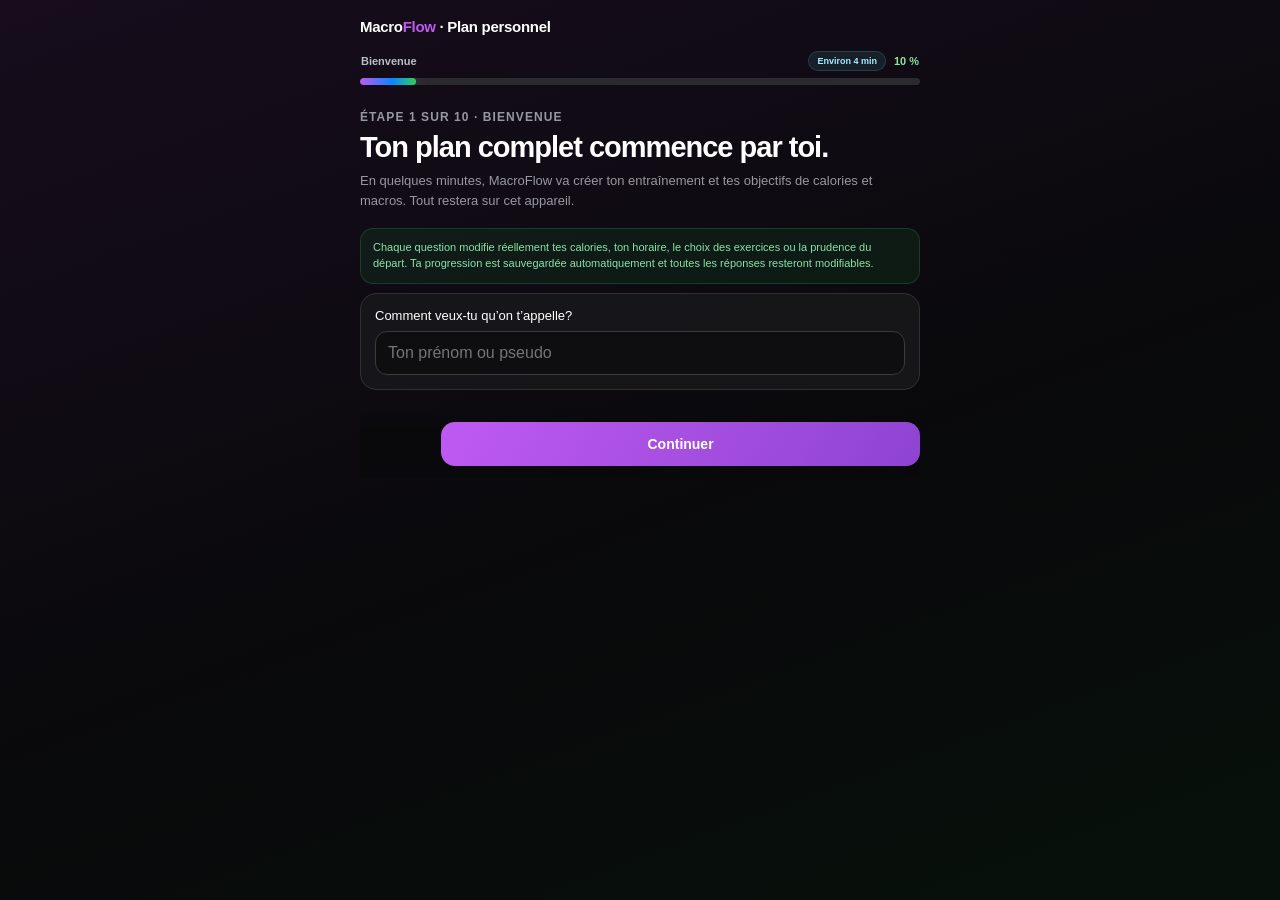
==== index.html @ 4c150daa "Add files via upload" ====
<!doctype html>
<html lang="fr">
<head>
  <meta charset="utf-8" />
  <meta name="viewport" content="width=device-width, initial-scale=1, viewport-fit=cover" />
  <meta name="theme-color" content="#090909" />
  <meta name="mobile-web-app-capable" content="yes" />
  <meta name="apple-mobile-web-app-capable" content="yes" />
  <meta name="apple-mobile-web-app-status-bar-style" content="black-translucent" />
  <meta name="apple-mobile-web-app-title" content="MacroFlow" />
  <meta name="description" content="Suivi local de nutrition et entraînement, sans abonnement." />
  <link rel="manifest" href="manifest.webmanifest" />
  <link rel="stylesheet" href="delight.css?v=342" />
  <link rel="stylesheet" href="coach.css?v=342" />
  <link rel="stylesheet" href="progress-v14.css?v=342" />
  <link rel="stylesheet" href="onboarding-v15.css?v=342" />
  <link rel="stylesheet" href="phase4-v31.css?v=342" />
  <link rel="stylesheet" href="stabilisation-v34.css?v=342" />
  <link rel="stylesheet" href="experience-v35-safe.css?v=350" />
  <link rel="stylesheet" href="scanner-v16.css?v=342" />
  <link rel="stylesheet" href="training-session-v16.css?v=342" />
  <link rel="stylesheet" href="quick-add-v20.css?v=342" />
  <link rel="stylesheet" href="gamification-v21.css?v=342" />
  <link rel="stylesheet" href="muscle-recovery-v22.css?v=356" />
  <link rel="stylesheet" href="daily-coach-v23.css?v=342" />
  <link rel="stylesheet" href="exercise-technique-v24.css?v=342" />
  <link rel="icon" type="image/png" sizes="192x192" href="icon-192.png?v=342" />
  <link rel="apple-touch-icon" href="apple-touch-icon.png?v=342" />
  
  <style>:root{--bg:#090909;--surface:#0f0f0f;--card:#1c1c1e;--card2:#161618;--border:#2a2a2a;--text:#fff;--muted:#98989f;--purple:#bf5af2;--orange:#ff9f0a;--blue:#0a84ff;--green:#30d158;--red:#ff453a;--safe-bottom:env(safe-area-inset-bottom,0px)}
*{box-sizing:border-box;-webkit-tap-highlight-color:transparent}html{background:var(--bg);color-scheme:dark}body{margin:0;background:var(--bg);color:var(--text);font-family:-apple-system,BlinkMacSystemFont,"SF Pro Display","Segoe UI",sans-serif;min-height:100vh}.app-shell{max-width:720px;margin:0 auto;min-height:100vh;padding-bottom:calc(96px + var(--safe-bottom))}.topbar{position:sticky;top:0;z-index:20;display:flex;justify-content:space-between;align-items:center;padding:calc(16px + env(safe-area-inset-top,0px)) 20px 14px;background:linear-gradient(180deg,rgba(9,9,9,.98),rgba(9,9,9,.84),transparent);backdrop-filter:blur(14px)}h1,h2,p{margin:0}.topbar h1{font-size:32px;letter-spacing:-1.2px}.eyebrow{font-size:12px;color:var(--muted);text-transform:uppercase;letter-spacing:.09em;font-weight:700}.level-pill{display:flex;gap:6px;align-items:center;background:rgba(191,90,242,.14);color:#d9a0fa;border:1px solid rgba(191,90,242,.28);border-radius:99px;padding:8px 12px;font-size:13px}.view{display:none;padding:8px 16px 28px}.view.active{display:block;animation:fade .22s ease}@keyframes fade{from{opacity:0;transform:translateY(5px)}to{opacity:1;transform:none}}.card{background:linear-gradient(145deg,var(--card),var(--card2));border:1px solid var(--border);border-radius:22px;box-shadow:0 10px 35px rgba(0,0,0,.25)}.score-card{display:flex;align-items:center;gap:18px;padding:20px}.score-ring{width:108px;height:108px;border-radius:50%;display:grid;place-items:center;background:conic-gradient(var(--purple) 0deg,#29292c 0deg);flex:0 0 auto}.score-ring:before{content:"";position:absolute}.score-ring>div{width:82px;height:82px;border-radius:50%;background:#131315;display:flex;flex-direction:column;align-items:center;justify-content:center}.score-ring strong{font-size:30px}.score-ring span{font-size:11px;color:var(--muted)}.score-copy h2{font-size:21px;margin:5px 0 6px}.score-copy p{font-size:14px;line-height:1.35;color:var(--muted)}.section-head{display:flex;align-items:end;justify-content:space-between;margin:25px 3px 12px}.section-head h2{font-size:21px}.muted{font-size:13px;color:var(--muted)}.text-button{border:0;background:none;color:var(--purple);font-weight:700}.macro-grid{display:grid;grid-template-columns:1fr 1fr;gap:10px}.macro-card{padding:16px}.macro-head{display:flex;justify-content:space-between;align-items:center;margin-bottom:12px}.macro-name{font-size:13px;color:var(--muted)}.macro-value{font-weight:750;font-size:15px}.progress-track{height:8px;background:#2a2a2d;border-radius:99px;overflow:hidden}.progress-fill{height:100%;border-radius:inherit;transition:width .35s ease}.macro-sub{display:flex;justify-content:space-between;margin-top:8px;font-size:11px;color:var(--muted)}.quick-actions{display:grid;grid-template-columns:1.35fr 1fr;gap:10px;margin-top:12px}.primary-action,.secondary-action{min-height:76px;border:0;border-radius:20px;padding:14px;display:flex;align-items:center;gap:10px;text-align:left;color:white}.primary-action{background:linear-gradient(135deg,#a943e6,#6f36e8);box-shadow:0 10px 28px rgba(191,90,242,.22)}.secondary-action{background:#1c1c1e;border:1px solid var(--border)}.primary-action>span,.secondary-action>span{font-size:24px}.primary-action div,.secondary-action div{display:flex;flex-direction:column;gap:4px}.primary-action small,.secondary-action small{color:rgba(255,255,255,.66)}.meal-list{display:flex;flex-direction:column;gap:9px}.empty-state{text-align:center;padding:28px;color:var(--muted);border:1px dashed #303034;border-radius:20px}.meal-row{display:flex;align-items:center;gap:12px;padding:14px 15px;background:#171719;border:1px solid #262629;border-radius:18px}.meal-emoji{width:42px;height:42px;border-radius:14px;background:rgba(191,90,242,.12);display:grid;place-items:center;font-size:20px}.meal-info{min-width:0;flex:1}.meal-info b{display:block;white-space:nowrap;overflow:hidden;text-overflow:ellipsis}.meal-info small{color:var(--muted)}.meal-cals{text-align:right}.meal-cals b{display:block}.meal-cals small{color:var(--muted)}.delete-btn{border:0;background:none;color:#777;font-size:20px;padding:6px}.scan-hero{text-align:center;padding:28px 20px}.scan-icon{width:72px;height:72px;margin:0 auto 14px;border-radius:24px;display:grid;place-items:center;font-size:38px;background:rgba(191,90,242,.14);color:var(--purple)}.scan-hero h2{font-size:25px}.scan-hero p{color:var(--muted);font-size:14px;line-height:1.45;margin:8px auto 20px;max-width:420px}.camera-button,.gallery-button,.big-button{display:flex;align-items:center;justify-content:center;gap:8px;width:100%;border:0;border-radius:16px;padding:15px 18px;font-weight:750;font-size:16px}.camera-button,.big-button{background:linear-gradient(135deg,#a943e6,#7437ec);color:#fff}.gallery-button{margin-top:9px;background:#29292c;color:#fff}.camera-button input,.gallery-button input,.setting-row input{display:none}.scan-workspace{margin-top:14px}.photo-card{overflow:hidden;aspect-ratio:4/3}.photo-card img{width:100%;height:100%;object-fit:cover}.scan-workspace>.big-button{margin-top:12px}.status-box{margin-top:12px;border-radius:16px;padding:14px;background:#171719;border:1px solid var(--border);color:var(--muted);font-size:14px}.status-box.error{color:#ff8b84;border-color:rgba(255,69,58,.35);background:rgba(255,69,58,.09)}.prediction-list{display:flex;flex-direction:column;gap:8px}.prediction{display:flex;justify-content:space-between;align-items:center;padding:14px;border-radius:16px;background:#171719;border:1px solid #2b2b2f;color:white;text-align:left}.prediction:active{transform:scale(.99)}.confidence{color:var(--purple);font-weight:700}.form-card{margin-top:14px;padding:18px}.form-card h2{font-size:21px;margin-bottom:16px}.field{display:flex;flex-direction:column;gap:7px;margin-bottom:12px}.field label{font-size:12px;color:var(--muted);font-weight:650}.field input,.field select{width:100%;border:1px solid #303034;border-radius:14px;background:#111113;color:white;padding:13px 12px;font-size:16px;outline:none}.field input:focus,.field select:focus{border-color:var(--purple)}.field-row,.field-grid{display:grid;grid-template-columns:1fr 1fr;gap:10px}.form-note{font-size:12px;color:var(--muted);line-height:1.4;margin:1px 0 14px}.workout-banner{padding:20px;display:flex;align-items:center;justify-content:space-between}.workout-banner h2{margin:5px 0 7px}.workout-banner p{font-size:13px;color:var(--muted);max-width:380px}.dumbbell{font-size:42px}.workout-form{padding:18px;margin-top:12px}.stats-card{padding:20px}.stats-card h2{margin:5px 0 20px}.bar-chart{height:140px;display:flex;gap:7px;align-items:end}.bar-col{flex:1;text-align:center}.bar{width:100%;min-height:5px;border-radius:8px 8px 3px 3px;background:linear-gradient(180deg,#c46af1,#7437ec)}.bar-col small{display:block;margin-top:6px;color:var(--muted);font-size:10px}.stats-grid{display:grid;grid-template-columns:1fr 1fr;gap:10px;margin-top:12px}.mini-stat{padding:17px;display:grid;grid-template-columns:auto 1fr;column-gap:9px}.mini-stat span{font-size:24px;grid-row:1/3}.mini-stat strong{font-size:24px}.mini-stat small{color:var(--muted)}.settings-card{padding:6px 16px;margin-top:14px}.setting-row{width:100%;display:flex;justify-content:space-between;align-items:center;padding:17px 1px;border:0;border-bottom:1px solid #29292c;background:none;color:white;font-size:15px;text-align:left}.setting-row:last-child{border-bottom:0}.setting-row.danger{color:#ff7068}.privacy-card{margin-top:14px;padding:17px;display:flex;gap:12px}.privacy-card>span{font-size:26px}.privacy-card p{color:var(--muted);font-size:13px;margin-top:4px}.tabbar{position:fixed;left:50%;bottom:0;transform:translateX(-50%);z-index:50;width:min(720px,100%);display:grid;grid-template-columns:repeat(5,1fr);padding:9px 8px calc(7px + var(--safe-bottom));background:rgba(18,18,20,.93);border-top:1px solid #303034;backdrop-filter:blur(22px)}.tab{border:0;background:none;color:#74747a;display:flex;flex-direction:column;align-items:center;gap:3px;padding:4px 2px}.tab span{font-size:21px;line-height:1}.tab small{font-size:10px}.tab.active{color:var(--purple)}.toast{position:fixed;z-index:100;left:50%;bottom:calc(92px + var(--safe-bottom));transform:translate(-50%,20px);opacity:0;pointer-events:none;background:#f4f4f4;color:#111;padding:11px 16px;border-radius:99px;font-size:13px;font-weight:700;transition:.25s}.toast.show{opacity:1;transform:translate(-50%,0)}.hidden{display:none!important}@media(min-width:650px){.view{padding-left:28px;padding-right:28px}.macro-grid{grid-template-columns:repeat(4,1fr)}}
</style>
  <style>
    .food-search-card{margin-top:12px;padding:14px;background:#141416;border:1px solid #2b2b2f;border-radius:18px}
    .food-search-card label{display:block;margin-bottom:8px;font-size:13px;font-weight:750;color:#d7d7dc}
    .food-search-card input{width:100%;border:1px solid #343438;border-radius:14px;background:#0d0d0f;color:#fff;padding:13px 12px;font-size:16px;outline:none}
    .food-search-card input:focus{border-color:var(--purple)}
    .food-search-help{margin-top:7px;color:var(--muted);font-size:11px;line-height:1.35}
    .food-search-results{display:flex;flex-direction:column;gap:7px;margin-top:10px}
    .food-search-result{display:flex;align-items:center;justify-content:space-between;width:100%;padding:12px 13px;border:1px solid #303034;border-radius:14px;background:#1b1b1e;color:#fff;text-align:left}
    .food-search-result small{color:var(--muted)}
    .smart-scanner{padding:20px;margin-bottom:14px;border-color:rgba(191,90,242,.35)}
    .smart-badge{display:inline-flex;align-items:center;gap:6px;padding:6px 9px;border-radius:99px;background:rgba(48,209,88,.12);color:#61df7f;font-size:11px;font-weight:800;text-transform:uppercase;letter-spacing:.05em}
    .smart-scanner h2{font-size:24px;margin:10px 0 7px}.smart-lead{color:var(--muted);font-size:13px;line-height:1.45}
    .smart-facts{display:grid;grid-template-columns:repeat(3,1fr);gap:7px;margin:15px 0}.smart-fact{padding:10px 7px;border-radius:13px;background:#121214;border:1px solid #29292d;text-align:center}.smart-fact b{display:block;font-size:13px}.smart-fact small{display:block;color:var(--muted);font-size:9px;margin-top:3px}
    .smart-step{margin-top:15px;padding-top:15px;border-top:1px solid #2b2b2e}.smart-step-head{display:flex;align-items:center;gap:9px;margin-bottom:10px}.smart-step-head span{width:27px;height:27px;border-radius:9px;display:grid;place-items:center;background:var(--purple);font-size:12px;font-weight:900}.smart-step-head div{flex:1}.smart-step-head b{display:block;font-size:14px}.smart-step-head small{color:var(--muted);font-size:11px}
    .smart-capture{display:flex;align-items:center;justify-content:center;gap:7px;width:100%;border:1px solid #35353a;border-radius:14px;background:#27272b;color:#fff;padding:13px;font-size:14px;font-weight:750}.smart-capture input{display:none}
    .smart-top-stage{position:relative;overflow:hidden;margin-top:10px;border-radius:17px;background:#0b0b0c;aspect-ratio:4/3}.smart-top-stage img,.smart-top-stage canvas{position:absolute;inset:0;width:100%;height:100%;object-fit:contain}.smart-top-stage canvas{pointer-events:none}.plate-guide{position:absolute;left:50%;top:50%;transform:translate(-50%,-50%);border:3px dashed #30d158;border-radius:50%;box-shadow:0 0 0 999px rgba(0,0,0,.16);pointer-events:none}
    .smart-slider{margin-top:10px}.smart-slider label{display:flex;justify-content:space-between;color:var(--muted);font-size:11px}.smart-slider input{width:100%;accent-color:var(--purple)}
    .smart-calibration{display:grid;grid-template-columns:1fr 1fr;gap:9px}.smart-calibration .field{margin:0}.smart-calibration input{width:100%;border:1px solid #303034;border-radius:13px;background:#111113;color:#fff;padding:12px;font-size:16px}
    .smart-angle-preview{width:100%;max-height:180px;object-fit:cover;border-radius:14px;margin-top:9px}.smart-honesty{margin-top:12px;padding:11px;border-radius:13px;background:rgba(255,159,10,.08);border:1px solid rgba(255,159,10,.22);color:#d8b16f;font-size:11px;line-height:1.45}
    .smart-progress{height:5px;margin-top:9px;border-radius:99px;overflow:hidden;background:#303035}.smart-progress span{display:block;height:100%;border-radius:inherit;background:linear-gradient(90deg,#7437ec,#30d158);transition:width .2s}
    .smart-results{margin-top:14px}.smart-overlay{display:block;width:100%;border-radius:18px;background:#111}.smart-total{display:flex;flex-direction:column;gap:4px;padding:15px;margin:10px 0;border-radius:16px;background:rgba(191,90,242,.12);border:1px solid rgba(191,90,242,.28)}.smart-total strong{font-size:23px}.smart-total span{font-size:12px;color:#c8c8ce}
    .smart-ingredient-list{display:flex;flex-direction:column;gap:9px}.smart-ingredient{padding:13px;border:1px solid #303034;border-radius:16px;background:#151517}.smart-ingredient-head{display:flex;align-items:center;justify-content:space-between;gap:8px}.smart-ingredient-head b{display:flex;align-items:center;min-width:0}.smart-name{min-width:0;width:100%;border:0;background:transparent;color:#fff;font-size:15px;font-weight:750}.smart-confidence{padding:5px 7px;border-radius:99px;background:rgba(48,209,88,.12);color:#61df7f;font-size:10px;font-weight:800}.smart-confidence.low{background:rgba(255,159,10,.12);color:#ffb43a}.smart-fields{display:grid;grid-template-columns:1fr 1.3fr;align-items:center;gap:10px;margin-top:10px}.smart-fields label{position:relative;display:flex;align-items:center}.smart-fields input{width:100%;padding:10px 28px 10px 10px;border:1px solid #35353a;border-radius:12px;background:#0e0e10;color:#fff;font-size:16px}.smart-fields label small{position:absolute;right:9px;color:var(--muted)}.smart-fields>div{display:flex;flex-direction:column;align-items:flex-end}.smart-fields>div small{color:var(--muted);font-size:10px;margin-top:3px}.smart-remove{border:0;background:none;color:#ff7068;padding:9px 0 0;font-size:11px}.smart-warning{margin-top:8px;color:#d8b16f;font-size:10px;line-height:1.35}
    .plate-picker{margin:15px 0 2px;padding:14px;border-radius:17px;background:#121214;border:1px solid #303034}.plate-picker-head{display:flex;align-items:center;justify-content:space-between;gap:10px;margin-bottom:10px}.plate-picker-head b{font-size:15px}.plate-picker-head button{border:0;border-radius:10px;background:rgba(191,90,242,.14);color:#d9a0fa;padding:8px 10px;font-weight:750}.plate-picker select{width:100%;border:1px solid #343438;border-radius:13px;background:#0d0d0f;color:#fff;padding:12px;font-size:15px}.plate-picker>small{display:block;margin-top:7px;color:var(--muted);font-size:10px}
    .plate-suggestion{margin-top:9px;padding:11px;border-radius:14px;background:rgba(48,209,88,.08);border:1px solid rgba(48,209,88,.24)}.plate-suggestion>b{font-size:12px;color:#72e68d}.plate-suggestion>p{margin:3px 0 8px;color:var(--muted);font-size:10px}.plate-suggestion button{display:flex;justify-content:space-between;width:100%;margin-top:5px;padding:9px;border:1px solid #343438;border-radius:11px;background:#1d1d20;color:#fff}.plate-suggestion button small{color:#72e68d}
    .plate-manager{margin-top:10px;padding-top:12px;border-top:1px solid #303034}.plate-manager-intro{color:var(--muted);font-size:11px;line-height:1.4;margin-bottom:11px}.plate-form-grid{display:grid;grid-template-columns:1fr 1fr;gap:8px}.plate-form-grid .field{margin:0}.plate-form-grid input,.plate-form-grid select{width:100%;border:1px solid #343438;border-radius:12px;background:#0d0d0f;color:#fff;padding:11px;font-size:15px}.plate-reference{margin-top:9px}.plate-reference img{display:block;width:100%;max-height:160px;object-fit:cover;border-radius:13px;margin-top:7px}.plate-profile-list{display:flex;flex-direction:column;gap:6px;margin-top:12px}.plate-profile-row{display:flex;align-items:center;justify-content:space-between;gap:8px;padding:10px;border:1px solid #2f2f33;border-radius:12px;background:#18181a}.plate-profile-row b,.plate-profile-row small{display:block}.plate-profile-row small{margin-top:3px;color:var(--muted);font-size:9px}.plate-profile-row button{border:0;background:none;color:#ff7068;font-size:20px}.plate-empty{color:var(--muted);font-size:11px;text-align:center;padding:8px}
    .training-hero{padding:20px;margin-bottom:12px;background:linear-gradient(145deg,#201426,#121214)}.training-hero-top{display:flex;align-items:center;justify-content:space-between}.training-hero h2{font-size:25px;margin:5px 0}.training-hero p{color:var(--muted);font-size:12px;line-height:1.4}.training-badge{padding:6px 9px;border-radius:99px;background:rgba(48,209,88,.12);color:#67e389;font-size:10px;font-weight:800}.training-tabs{display:grid;grid-template-columns:repeat(3,1fr);gap:6px;margin:12px 0}.training-tab{border:1px solid #303034;border-radius:12px;background:#171719;color:var(--muted);padding:10px 5px;font-size:12px;font-weight:750}.training-tab.active{border-color:rgba(191,90,242,.5);background:rgba(191,90,242,.14);color:#e0a8fb}.training-panel{display:none}.training-panel.active{display:block}.training-card{padding:16px;margin-top:10px}.training-card h3{margin:0 0 12px;font-size:18px}.training-grid{display:grid;grid-template-columns:1fr 1fr;gap:9px}.training-grid label{display:flex;flex-direction:column;gap:6px;color:var(--muted);font-size:11px}.training-grid input,.training-grid select,.set-entry input{width:100%;border:1px solid #343438;border-radius:12px;background:#0e0e10;color:#fff;padding:11px;font-size:15px}.program-summary{margin-top:11px;padding:12px;border:1px solid #303034;border-radius:14px;background:#141416}.program-summary strong,.program-summary small{display:block}.program-summary small{margin-top:4px;color:var(--muted)}.day-list{display:flex;flex-direction:column;gap:8px}.day-card{padding:14px;border:1px solid #303034;border-radius:16px;background:#151517}.day-head{display:flex;justify-content:space-between;align-items:center;margin-bottom:9px}.day-head span{color:var(--purple);font-size:11px;font-weight:800}.exercise-line{display:flex;justify-content:space-between;gap:8px;padding:8px 0;border-top:1px solid #29292c}.exercise-line:first-of-type{border-top:0}.exercise-line b{font-size:13px}.exercise-line small{color:var(--muted);font-size:10px}.session-head{display:flex;justify-content:space-between;align-items:center;margin-bottom:12px}.session-clock{font-variant-numeric:tabular-nums;color:#dca4f7;font-weight:800}.exercise-session{padding:14px;margin-top:9px;border:1px solid #303034;border-radius:16px;background:#151517}.exercise-session-head{display:flex;justify-content:space-between;gap:8px}.exercise-session-head small{display:block;color:var(--muted);margin-top:3px}.load-tip{padding:6px 8px;border-radius:9px;background:rgba(10,132,255,.12);color:#65adff;font-size:9px;text-align:right}.previous-sets{margin:9px 0;color:var(--muted);font-size:10px}.set-entry{display:grid;grid-template-columns:1fr 1fr auto;gap:7px}.set-entry button{border:0;border-radius:11px;background:var(--purple);color:#fff;padding:0 13px;font-weight:900}.logged-set{display:flex;justify-content:space-between;margin-top:6px;padding:8px 10px;border-radius:10px;background:#202024;font-size:11px}.rest-timer{position:sticky;bottom:76px;z-index:45;display:flex;align-items:center;justify-content:space-between;margin-top:10px;padding:12px 14px;border-radius:15px;background:#eee;color:#111;box-shadow:0 8px 30px #000}.rest-timer strong{font-size:20px;font-variant-numeric:tabular-nums}.rest-timer button{border:0;border-radius:9px;background:#222;color:#fff;padding:8px 10px}.history-row{padding:12px;border-bottom:1px solid #29292c}.history-row:last-child{border:0}.history-row b,.history-row small{display:block}.history-row small{margin-top:4px;color:var(--muted)}.pr-grid{display:grid;grid-template-columns:1fr 1fr;gap:8px}.pr-card{padding:12px;border-radius:14px;background:#171719;border:1px solid #303034}.pr-card strong,.pr-card small{display:block}.pr-card strong{font-size:18px}.pr-card small{color:var(--muted);margin-top:3px}.training-alert{margin-top:10px;padding:11px;border-radius:13px;background:rgba(255,159,10,.09);border:1px solid rgba(255,159,10,.25);color:#e5b96b;font-size:11px;line-height:1.4}
    .training-onboarding{position:fixed;inset:0;z-index:120;background:linear-gradient(160deg,#170d1d 0%,#09090b 55%,#07110b 100%);overflow:auto;padding:max(18px,env(safe-area-inset-top)) 16px max(28px,env(safe-area-inset-bottom))}.onboarding-shell{width:min(100%,560px);margin:0 auto}.onboarding-top{display:flex;align-items:center;justify-content:space-between;margin-bottom:16px}.onboarding-brand{font-size:15px;font-weight:900;letter-spacing:-.3px}.onboarding-brand span{color:var(--purple)}.onboarding-close{border:1px solid #39393d;border-radius:99px;background:#19191c;color:#fff;padding:8px 11px}.onboarding-progress{display:grid;grid-template-columns:repeat(10,1fr);gap:4px;margin:0 0 22px}.onboarding-progress span{height:4px;border-radius:99px;background:#303034}.onboarding-progress span.active{background:linear-gradient(90deg,var(--purple),#30d158)}.onboarding-step{display:none}.onboarding-step.active{display:block}.onboarding-step h2{font-size:29px;line-height:1.04;margin:7px 0 9px;letter-spacing:-1px}.onboarding-step>p{color:var(--muted);font-size:13px;line-height:1.5;margin:0 0 18px}.onboarding-question{padding:14px;margin:9px 0;border:1px solid #303034;border-radius:16px;background:rgba(24,24,27,.9)}.onboarding-question>label,.onboarding-question>strong{display:block;font-size:13px;margin-bottom:8px}.onboarding-question select,.onboarding-question input[type=text],.onboarding-question input[type=number]{width:100%;border:1px solid #3a3a3f;border-radius:12px;background:#0e0e10;color:#fff;padding:12px;font-size:16px}.question-help{display:block;margin:-2px 0 9px;color:var(--muted);font-size:10px;line-height:1.4}.choice-chips{display:flex;flex-wrap:wrap;gap:7px}.choice-chip{position:relative}.choice-chip input{position:absolute;opacity:0;pointer-events:none}.choice-chip span{display:block;padding:9px 11px;border:1px solid #3a3a3f;border-radius:12px;background:#111113;color:#b9b9c0;font-size:12px;font-weight:700}.choice-chip input:checked+span{border-color:#b45be1;background:rgba(191,90,242,.17);color:#f0cdfd}.choice-chip input:disabled+span{opacity:.35}.onboarding-actions{position:sticky;bottom:0;display:grid;grid-template-columns:auto 1fr;gap:8px;margin-top:20px;padding:12px 0;background:linear-gradient(0deg,#09090b 70%,transparent)}.onboarding-actions button{border:0;border-radius:14px;padding:14px;font-size:14px;font-weight:850}.onboarding-back{background:#252529;color:#fff}.onboarding-next{background:linear-gradient(120deg,var(--purple),#8e44d0);color:#fff}.onboarding-note{padding:11px 12px;border-radius:13px;background:rgba(48,209,88,.08);border:1px solid rgba(48,209,88,.2);color:#8ae4a1;font-size:11px;line-height:1.45}.onboarding-error{margin-top:9px;color:#ff766f;font-size:12px}.plan-explainer{display:grid;grid-template-columns:1fr 1fr;gap:8px;margin-top:10px}.plan-stat{padding:11px;border:1px solid #303034;border-radius:13px;background:#111113}.plan-stat strong,.plan-stat small{display:block}.plan-stat strong{font-size:15px}.plan-stat small{color:var(--muted);font-size:10px;margin-top:3px}.nutrition-preview{margin-top:10px;padding:14px;border:1px solid rgba(48,209,88,.28);border-radius:15px;background:linear-gradient(135deg,rgba(48,209,88,.1),rgba(191,90,242,.08))}.nutrition-preview>strong{display:block;margin:5px 0 6px;font-size:25px}.nutrition-preview>small{display:block;margin-top:5px;color:var(--muted);font-size:10px}.nutrition-macros{display:flex;flex-wrap:wrap;gap:6px}.nutrition-macros span{padding:6px 8px;border-radius:9px;background:#151518;color:#d8d8dc;font-size:11px;font-weight:800}.rationale-list{margin:9px 0 0;padding-left:18px;color:#c8c8cd;font-size:11px;line-height:1.5}.profile-line{display:flex;justify-content:space-between;gap:8px;align-items:center}.profile-line small{color:var(--muted)}.secondary-button{border:1px solid #3b3b40;border-radius:12px;background:#18181b;color:#fff;padding:10px 12px;font-weight:750}.volume-chips{display:flex;flex-wrap:wrap;gap:6px;margin-top:8px}.volume-chip{padding:6px 8px;border-radius:9px;background:#202024;color:#cfcfd4;font-size:10px}.evidence-note{margin-top:10px;color:var(--muted);font-size:10px;line-height:1.45}.set-rir-label{display:block;margin-top:7px;color:var(--muted);font-size:10px}.set-entry.with-rir{grid-template-columns:1fr 1fr .9fr auto}
    .classic-divider{display:flex;align-items:center;gap:10px;margin:20px 2px;color:var(--muted);font-size:11px;text-transform:uppercase;letter-spacing:.08em}.classic-divider:before,.classic-divider:after{content:"";height:1px;flex:1;background:#2b2b2f}
    @media(max-width:390px){.smart-facts{grid-template-columns:1fr}.smart-calibration,.plate-form-grid,.training-grid{grid-template-columns:1fr}.smart-fact{display:flex;justify-content:space-between;align-items:center}.smart-fact small{margin:0}.onboarding-step h2{font-size:26px}.set-entry.with-rir{grid-template-columns:1fr 1fr auto}.set-entry.with-rir .set-rir{grid-column:1/3}}
  </style>
  <style>
    .backup-modal{position:fixed;inset:0;z-index:140;display:grid;place-items:end center;padding:16px;background:rgba(0,0,0,.72);backdrop-filter:blur(10px)}
    .backup-dialog{width:min(100%,520px);padding:20px;border:1px solid #39393e;border-radius:24px;background:linear-gradient(150deg,#211427,#121214 58%);box-shadow:0 24px 70px rgba(0,0,0,.55)}
    .backup-dialog h2{margin:6px 0 8px;font-size:24px;letter-spacing:-.6px}.backup-dialog>p{color:var(--muted);font-size:13px;line-height:1.5}
    .backup-preview{display:grid;grid-template-columns:repeat(3,1fr);gap:8px;margin:16px 0}.backup-preview div{padding:13px 8px;border:1px solid #343438;border-radius:15px;background:#111113;text-align:center}.backup-preview strong,.backup-preview small{display:block}.backup-preview strong{font-size:21px}.backup-preview small{margin-top:3px;color:var(--muted);font-size:10px}
    .backup-warning{padding:11px 12px;border-radius:13px;background:rgba(255,159,10,.09);border:1px solid rgba(255,159,10,.25);color:#e5b96b;font-size:11px;line-height:1.45}
    .backup-status-card{margin-top:14px;padding:16px}.backup-status-head{display:flex;align-items:flex-start;justify-content:space-between;gap:12px}.backup-status-head h2{font-size:19px;margin:4px 0}.backup-status-head span{font-size:28px}.backup-status-card p{color:var(--muted);font-size:12px;line-height:1.45}.backup-status-actions{display:grid;grid-template-columns:1fr 1fr;gap:8px;margin-top:13px}.backup-status-actions button{border:1px solid #343438;border-radius:13px;background:#202024;color:#fff;padding:12px 8px;font-weight:750}.backup-status-actions button.primary{border:0;background:linear-gradient(135deg,#a943e6,#7437ec)}.backup-meta{display:flex;justify-content:space-between;gap:8px;margin-top:11px;padding-top:11px;border-top:1px solid #29292d;color:var(--muted);font-size:10px}.backup-meta strong{color:#fff}
    .backup-actions{display:grid;grid-template-columns:1fr 1.4fr;gap:8px;margin-top:15px}.backup-actions button{border:0;border-radius:14px;padding:14px;font-weight:850;font-size:14px}.backup-cancel{background:#29292d;color:#fff}.backup-confirm{background:linear-gradient(120deg,var(--purple),#8e44d0);color:#fff}
    @media(min-width:600px){.backup-modal{place-items:center}}
  </style>
  <style>
    .adaptive-card{margin-top:12px;padding:18px}.adaptive-card h2{margin:5px 0 7px;font-size:21px}.adaptive-lead{color:var(--muted);font-size:12px;line-height:1.45;margin-bottom:14px}.weight-entry-form{display:grid;grid-template-columns:1fr 1fr auto;gap:8px}.weight-entry-form input,.checkin-grid select{width:100%;border:1px solid #343438;border-radius:12px;background:#0e0e10;color:#fff;padding:11px;font-size:15px}.weight-entry-form button{border:0;border-radius:12px;background:linear-gradient(135deg,#a943e6,#7437ec);color:#fff;padding:0 15px;font-weight:900}.weight-summary{display:grid;grid-template-columns:repeat(3,1fr);gap:7px;margin-top:12px}.weight-summary div{padding:11px 8px;border:1px solid #303034;border-radius:13px;background:#111113;text-align:center}.weight-summary strong,.weight-summary small{display:block}.weight-summary strong{font-size:17px}.weight-summary small{margin-top:3px;color:var(--muted);font-size:9px}.weight-sparkline{width:100%;height:82px;margin-top:10px;border-radius:13px;background:#111113}.weight-sparkline polyline{fill:none;stroke:#bf5af2;stroke-width:3;stroke-linecap:round;stroke-linejoin:round}.weight-sparkline circle{fill:#30d158}.weight-history{display:flex;flex-wrap:wrap;gap:6px;margin-top:9px}.weight-pill{display:flex;align-items:center;gap:5px;padding:6px 8px;border-radius:10px;background:#202024;color:#d8d8dc;font-size:10px}.weight-pill button{border:0;background:none;color:#ff766f;padding:0;font-size:13px}.checkin-grid{display:grid;grid-template-columns:1fr 1fr;gap:8px}.checkin-grid label{display:flex;flex-direction:column;gap:6px;color:var(--muted);font-size:10px}.recommendation{margin-top:12px;padding:14px;border:1px solid rgba(191,90,242,.35);border-radius:16px;background:linear-gradient(140deg,rgba(191,90,242,.13),rgba(48,209,88,.07))}.recommendation strong,.recommendation small{display:block}.recommendation strong{font-size:20px}.recommendation small{margin-top:5px;color:var(--muted);line-height:1.4}.recommendation-actions{display:grid;grid-template-columns:1fr 1.3fr;gap:7px;margin-top:12px}.recommendation-actions button{border:0;border-radius:12px;padding:11px;font-weight:850}.recommendation-dismiss{background:#29292d;color:#fff}.recommendation-apply{background:#30d158;color:#07120a}.adjustment-row{padding:10px 0;border-bottom:1px solid #29292c}.adjustment-row:last-child{border-bottom:0}.adjustment-row b,.adjustment-row small{display:block}.adjustment-row small{margin-top:3px;color:var(--muted);font-size:10px}
    @media(max-width:390px){.weight-entry-form{grid-template-columns:1fr 1fr}.weight-entry-form button{grid-column:1/3;padding:12px}.checkin-grid{grid-template-columns:1fr}.weight-summary{grid-template-columns:1fr 1fr}.weight-summary div:last-child{grid-column:1/3}}
  </style>
  <title>MacroFlow v35 stable</title>
</head>
<body>
  <div class="app-shell">
    <header class="topbar">
      <div>
        <div class="eyebrow" id="todayLabel">Aujourd’hui</div>
        <h1>MacroFlow</h1>
      </div>
      <div class="level-pill"><span>⚡</span><b id="levelText">Niv. 1</b></div>
    </header>

    <main id="appMain">
      <section class="view active" data-view="home">
        <div class="score-card card">
          <div class="score-ring" id="scoreRing"><div><strong id="scoreValue">0</strong><span>score</span></div></div>
          <div class="score-copy">
            <span class="eyebrow">Objectif du jour</span>
            <h2 id="scoreTitle">Commence ta journée</h2>
            <p id="scoreHint">Ajoute ton premier repas pour lancer ton suivi.</p>
          </div>
        </div>

        <section id="momentumCard" class="card momentum-card" aria-labelledby="momentumTitle">
          <div class="momentum-head"><div><span class="eyebrow">Élan personnel</span><h2 id="momentumTitle">Tes actions utiles</h2></div><span id="momentumStreak" class="momentum-streak">0 jour</span></div>
          <div class="momentum-level-row"><div><strong id="momentumLevel">Niveau 1 · Départ</strong><small id="momentumXpText">0 / 180 XP d’élan</small></div><span id="momentumMissionCount">0/2 missions</span></div>
          <div class="momentum-level-track" aria-hidden="true"><span id="momentumLevelFill"></span></div>
          <div id="momentumMissions" class="momentum-missions" aria-live="polite"></div>
          <p id="momentumGraceNote" class="momentum-grace-note">Aucun point ne peut être perdu. Les jours de repos font partie du plan.</p>
        </section>

        <div id="todayTrainingCard" class="card today-training-card hidden">
          <div class="today-training-head"><div><span id="todayTrainingEyebrow" class="eyebrow">Séance du jour</span><h2 id="todayTrainingTitle">Ton entraînement</h2></div><span id="todayTrainingIcon">🏋️</span></div>
          <p id="todayTrainingDescription">MacroFlow prépare ton prochain entraînement.</p>
          <div id="todayTrainingMeta" class="today-training-meta"></div>
          <div class="today-training-action"><button id="todayTrainingActionBtn" type="button">Commencer</button><small id="todayTrainingHint">Les charges restent modifiables.</small></div>
        </div>

        <div class="section-head"><h2>Macros</h2><button type="button" class="text-button" data-open="settings">Modifier</button></div>
        <div id="macroGrid" class="macro-grid"></div>

        <div class="quick-actions">
          <button type="button" class="primary-action" data-open="scan"><span>📷</span><div><b>Scanner un repas</b><small>Photo + IA locale</small></div></button>
          <button type="button" class="secondary-action" id="manualAddBtn"><span>＋</span><div><b>Ajout express</b><small>Récents + recherche</small></div></button>
        </div>

        <section id="quickAddHub" class="card quick-add-hub" aria-labelledby="quickAddTitle">
          <div class="quick-add-head"><div><span class="eyebrow">Deux pressions</span><h2 id="quickAddTitle">Ajouter sans tout recommencer</h2></div><span class="quick-local-badge">Local</span></div>
          <p class="quick-add-lead">Répète un repas récent ou cherche un aliment. Tu confirmes la portion avant l’ajout.</p>
          <label class="quick-search"><span>⌕</span><input id="quickAddSearch" type="search" autocomplete="off" enterkeyhint="search" placeholder="Rechercher poulet, riz, yogourt…" /></label>
          <div id="quickAddSearchResults" class="quick-result-list hidden"></div>
          <div class="quick-add-subhead"><b id="quickSuggestionTitle">Tes raccourcis</b><small id="quickSuggestionHint">Selon ton historique</small></div>
          <div id="quickAddSuggestions" class="quick-suggestion-list" aria-live="polite"></div>
          <div id="quickAddEditor" class="quick-editor hidden" aria-live="polite"></div>
          <button id="quickAddManualBtn" class="quick-manual-link" type="button">Entrer les macros manuellement</button>
        </section>

        <div class="section-head"><h2>Repas</h2><span class="muted" id="mealCount">0 aliment</span></div>
        <div id="mealList" class="meal-list"></div>
      </section>

      <section class="view" data-view="scan">
        <div id="smartScanner" class="card smart-scanner scanner-simple">
          <span class="smart-badge">● Analyse locale · photo privée</span>
          <h2>Photographie ton repas.</h2>
          <p class="smart-lead">MacroFlow reconnaît les aliments, réutilise tes portions pesées et te propose tes repas habituels sans recommencer.</p>

          <div id="smartShortcuts" class="smart-shortcuts hidden"></div>

          <div class="scan-journey" aria-label="Étapes du scan">
            <span id="scanFlowStepPhoto" class="active"><b>1</b> Photo</span>
            <span id="scanFlowStepAnalyze"><b>2</b> Analyse</span>
            <span id="scanFlowStepReview"><b>3</b> Vérification</span>
          </div>

          <div class="scan-simple-tip"><span>◎</span><p><b>Pour un meilleur résultat</b><small>Prends l’assiette entière du dessus, avec une bonne lumière.</small></p></div>
          <label class="scan-primary-capture"><input id="smartTopInput" type="file" accept="image/*" capture="environment"><span>📷</span><div><b>Photographier mon repas</b><small>Ouvrir la caméra</small></div></label>
          <label class="scan-gallery-capture"><input id="smartGalleryInput" type="file" accept="image/*">Choisir une photo existante</label>

          <div id="smartTopStage" class="smart-top-stage scan-main-preview hidden">
            <img id="smartTopImage" alt="Photo principale de l’assiette">
            <canvas id="smartOverlayCanvas" aria-label="Zones alimentaires détectées"></canvas>
            <div id="plateGuide" class="plate-guide"></div>
          </div>
          <div id="smartPhotoReady" class="scan-photo-ready hidden"><span>✓</span><div><b>Photo prête</b><small>Vérifie que l’assiette entière est visible, puis lance l’analyse.</small></div></div>

          <div class="plate-picker scan-plate-quick">
            <div class="plate-picker-head"><b>Assiette utilisée</b><button id="plateManagerToggle" type="button">Gérer mes assiettes</button></div>
            <select id="plateProfileSelect" aria-label="Assiette utilisée"><option value="">Assiette standard · 27 cm</option></select>
            <small id="activePlateHint">L’estimation utilise une assiette standard de 27 cm.</small>
            <div id="plateSuggestion" class="plate-suggestion hidden"></div>
          </div>

          <button id="smartAnalyzeBtn" class="big-button scan-analyze-button" type="button" disabled>Analyser mon repas</button>
          <div id="smartStatus" class="status-box hidden"></div>

          <div id="smartResults" class="smart-results hidden">
            <canvas id="smartOverlayCanvasResult" class="hidden"></canvas>
            <div id="smartTotal" class="smart-total"></div>
            <div id="smartConfidenceSummary" class="smart-confidence-summary"></div>
            <div class="scan-review-note"><b>Vérifie avant d’ajouter</b><small>Pour un nouvel aliment, inscris le poids de la balance puis touche « Vérifier cette portion pesée » une seule fois.</small></div>
            <div id="smartIngredientList" class="smart-ingredient-list"></div>
            <div class="smart-finish-actions"><button id="smartSaveRecipeBtn" class="smart-secondary" type="button">Enregistrer comme recette</button><button id="smartSaveHabitBtn" class="smart-secondary" type="button">Enregistrer comme repas habituel</button></div>
            <button id="smartAddAllBtn" class="big-button" type="button" style="margin-top:12px">Ajouter ce repas au journal</button>
          </div>

          <details id="smartAdvancedOptions" class="scanner-advanced">
            <summary><span>Options avancées</span><small>Contour, mesure précise, deuxième photo et assiettes</small></summary>
            <div class="scanner-advanced-content">
              <div class="smart-facts">
                <div class="smart-fact"><b>100 % local</b><small>aucune photo envoyée</small></div>
                <div class="smart-fact"><b>~55 Mo</b><small>première activation</small></div>
                <div class="smart-fact"><b>Corrigeable</b><small>grammes et ingrédients</small></div>
              </div>

              <div class="smart-step">
                <div class="smart-step-head"><span>1</span><div><b>Contour de l’assiette</b><small>Ajuste seulement si le cercle vert est clairement trop grand ou trop petit.</small></div></div>
                <div class="smart-slider"><label for="plateImagePercent"><span>Largeur du contour</span><b id="plateImagePercentValue">82%</b></label><input id="plateImagePercent" type="range" min="50" max="98" step="1" value="82"></div>
              </div>

              <div class="smart-step">
                <div class="smart-step-head"><span>2</span><div><b>Mesure manuelle</b><small>Utilisée seulement si aucune assiette enregistrée n’est sélectionnée.</small></div></div>
                <div class="smart-calibration"><div class="field"><label for="plateDiameterCm">Diamètre de l’assiette (cm)</label><input id="plateDiameterCm" type="text" pattern="[0-9]+([.,][0-9]+)?" min="10" max="50" step="0.5" inputmode="decimal" value="27"></div><div class="field"><label for="plateReferenceHint">Repère pratique</label><input id="plateReferenceHint" value="Standard ≈ 27 cm" readonly></div></div>
              </div>

              <div class="smart-step">
                <div class="smart-step-head"><span>3</span><div><b>Deuxième vue facultative</b><small>Une photo à 45° peut améliorer la hauteur des aliments empilés.</small></div></div>
                <label class="smart-capture"><input id="smartAngleInput" type="file" accept="image/*" capture="environment">＋ Ajouter une photo à 45°</label>
                <img id="smartAnglePreview" class="smart-angle-preview hidden" alt="Deuxième vue du repas">
              </div>

              <div class="plate-picker scanner-plate-manager">
                <div class="plate-picker-head"><b>Enregistrer une assiette</b></div>
                <div id="plateManager" class="plate-manager hidden">
                  <p class="plate-manager-intro">Enregistre une assiette une seule fois. La photo vide sert à reconnaître son rebord; elle n’est pas conservée.</p>
                  <div class="plate-form-grid">
                    <div class="field"><label for="plateName">Nom</label><input id="plateName" placeholder="Ex. Grande blanche"></div>
                    <div class="field"><label for="plateShape">Forme</label><select id="plateShape"><option value="round">Ronde</option><option value="oval">Ovale</option><option value="rectangle">Rectangulaire</option><option value="bowl">Bol</option></select></div>
                    <div class="field"><label id="plateWidthLabel" for="plateWidthCm">Diamètre / ouverture (cm)</label><input id="plateWidthCm" type="text" pattern="[0-9]+([.,][0-9]+)?" inputmode="decimal" min="8" max="60" step="0.5" value="27"></div>
                    <div id="plateHeightField" class="field hidden"><label for="plateHeightCm">Longueur (cm)</label><input id="plateHeightCm" type="text" pattern="[0-9]+([.,][0-9]+)?" inputmode="decimal" min="8" max="60" step="0.5" value="20"></div>
                    <div id="plateDepthField" class="field hidden"><label for="plateDepthCm">Profondeur du bol (cm)</label><input id="plateDepthCm" type="text" pattern="[0-9]+([.,][0-9]+)?" inputmode="decimal" min="0" max="30" step="0.5" value="5"></div>
                  </div>
                  <label class="smart-capture plate-reference"><input id="plateReferenceInput" type="file" accept="image/*" capture="environment">📷 Photo de l’assiette vide</label>
                  <img id="plateReferencePreview" class="smart-angle-preview hidden" alt="Photo de référence de l’assiette">
                  <button id="savePlateProfileBtn" class="big-button" type="button" style="margin-top:9px">Enregistrer cette assiette</button>
                  <div id="plateProfileList" class="plate-profile-list"></div>
                </div>
              </div>

              <p class="smart-honesty">Une photo ne révèle pas l’huile absorbée, les sauces cachées ni la recette exacte. MacroFlow ne présente une portion comme vérifiée que lorsqu’elle vient d’un poids que tu as confirmé.</p>
            </div>
          </details>
        </div>

        <details id="classicScannerFallback" class="scanner-fallback">
          <summary><span>Le scanner principal ne fonctionne pas?</span><small>Ouvrir le scanner classique</small></summary>
          <div class="scan-fallback-content">
        <div class="scan-hero card">
          <span class="scan-icon">⌁</span>
          <h2>Scanne ton assiette</h2>
          <p>L’image est analysée sur ton appareil. Tu confirmes ensuite l’aliment et la portion.</p>
          <label class="camera-button">
            <input id="photoInput" type="file" accept="image/*" capture="environment" />
            <span>📷</span> Prendre une photo
          </label>
          <label class="gallery-button">
            <input id="galleryInput" type="file" accept="image/*" />
            Choisir dans Photos
          </label>
        </div>

        <div id="scanWorkspace" class="scan-workspace hidden">
          <div class="photo-card card"><img id="photoPreview" alt="Repas à analyser" /></div>
          <button type="button" class="big-button" id="analyzeBtn">Analyser avec l’IA</button>
          <div id="aiStatus" class="status-box hidden"></div>
          <div id="predictionArea" class="hidden">
            <div class="section-head"><h2>Résultats</h2><span class="muted">Choisis le bon</span></div>
            <div id="predictionList" class="prediction-list"></div>
            <div class="food-search-card">
              <label for="foodSearch">Pas dans les résultats? Recherche l’aliment</label>
              <input id="foodSearch" type="search" autocomplete="off" placeholder="Ex. poulet, riz, yogourt, pizza…" />
              <p class="food-search-help">Recherche locale parmi 2023 plats reconnus et les aliments courants de MacroFlow.</p>
              <div id="foodSearchResults" class="food-search-results hidden"></div>
            </div>
          </div>
        </div>
          </div>
        </details>

        <div id="foodFormCard" class="card form-card hidden">
          <h2>Confirmer le repas</h2>
          <div class="field"><label for="foodName">Aliment</label><input id="foodName" autocomplete="off" /></div>
          <div class="field-row">
            <div class="field"><label for="foodGrams">Portion (g)</label><input id="foodGrams" type="text" inputmode="decimal" pattern="[0-9]+([.,][0-9]+)?" value="100" min="1" /></div>
            <div class="field"><label for="mealType">Moment</label><select id="mealType"><option value="breakfast">Déjeuner</option><option value="lunch">Dîner</option><option value="dinner">Souper</option><option value="snack">Collation</option></select></div>
          </div>
          <div class="field-grid">
            <div class="field"><label for="foodCalories">Calories</label><input id="foodCalories" type="text" inputmode="decimal" pattern="[0-9]+([.,][0-9]+)?" /></div>
            <div class="field"><label for="foodProtein">Protéines</label><input id="foodProtein" type="text" inputmode="decimal" pattern="[0-9]+([.,][0-9]+)?" /></div>
            <div class="field"><label for="foodCarbs">Glucides</label><input id="foodCarbs" type="text" inputmode="decimal" pattern="[0-9]+([.,][0-9]+)?" /></div>
            <div class="field"><label for="foodFat">Lipides</label><input id="foodFat" type="text" inputmode="decimal" pattern="[0-9]+([.,][0-9]+)?" /></div>
          </div>
          <p class="form-note">Les valeurs sont une estimation de départ. Tu peux tout corriger avant d’ajouter.</p>
          <button type="button" class="big-button" id="saveFoodBtn">Ajouter au journal</button>
        </div>
      </section>

      <section class="view" data-view="workout">
        <div id="trainingOnboarding" class="training-onboarding hidden" aria-modal="true" role="dialog" aria-label="Création du profil et du programme">
          <div class="onboarding-shell">
            <div class="onboarding-top"><div class="onboarding-brand">Macro<span>Flow</span> · Plan personnel</div><button id="onboardingCloseBtn" class="onboarding-close hidden" type="button">Fermer</button></div>
            <div class="onboarding-progress-meta"><span id="onboardingProgressLabel">Bienvenue</span><strong id="onboardingProgressPercent">10 %</strong></div>
            <div id="onboardingProgress" class="onboarding-progress" role="progressbar" aria-label="Progression du questionnaire" aria-valuemin="1" aria-valuemax="10" aria-valuenow="1"><span id="onboardingProgressFill"></span></div>

            <section class="onboarding-step" data-onboarding-step="0">
              <span class="eyebrow">Étape 1 sur 10 · Bienvenue</span><h2>Ton plan complet commence par toi.</h2>
              <p>En quelques minutes, MacroFlow va créer ton entraînement et tes objectifs de calories et macros. Tout restera sur cet appareil.</p>
              <div class="onboarding-note">Chaque question modifie réellement tes calories, ton horaire, le choix des exercices ou la prudence du départ. Ta progression est sauvegardée automatiquement et toutes les réponses resteront modifiables.</div>
              <div class="onboarding-question"><label for="localProfileName">Comment veux-tu qu’on t’appelle?</label><input id="localProfileName" type="text" maxlength="30" autocomplete="nickname" placeholder="Ton prénom ou pseudo"></div>
            </section>

            <section class="onboarding-step" data-onboarding-step="1">
              <span class="eyebrow">Étape 2 sur 10 · Besoins énergétiques</span><h2>Ton point de départ physique.</h2>
              <p>Ces mesures donnent seulement une première estimation des calories. MacroFlow la recalibrera ensuite avec l’évolution réelle de ton poids.</p>
              <div class="onboarding-question"><label for="profileUnits">Quelles unités utilises-tu?</label><small class="question-help">Cela change seulement les champs affichés; les calculs restent identiques.</small><select id="profileUnits" data-card-select data-card-columns="2"><option value="metric" selected>kg et cm</option><option value="imperial">lb et pi/po</option></select></div>
              <div class="training-grid"><label>Âge exact<small class="question-help">L’âge ajuste l’estimation énergétique et rend le départ plus prudent pour les moins de 18 ans.</small><input id="profileAge" type="number" inputmode="numeric" min="13" max="90" placeholder="Ex. 17"></label><label>Donnée utilisée par l’équation<small class="question-help">L’équation utilise une constante différente. Tu peux choisir l’estimation moyenne si tu préfères.</small><select id="profileSex" data-card-select><option value="" selected>Choisir…</option><option value="male">Masculin</option><option value="female">Féminin</option><option value="unspecified">Estimation moyenne</option></select></label></div>
              <div id="metricMeasurements" class="training-grid measurement-grid"><label>Taille (cm)<input id="profileHeight" type="text" inputmode="decimal" pattern="[0-9]+([.,][0-9]+)?" min="120" max="230" step="0.5" placeholder="Ex. 185"></label><label>Poids actuel (kg)<input id="profileWeight" type="text" inputmode="decimal" pattern="[0-9]+([.,][0-9]+)?" min="30" max="300" step="0.1" placeholder="Ex. 77,0"></label></div>
              <div id="imperialMeasurements" class="training-grid measurement-grid hidden"><label>Taille · pieds<input id="profileHeightFeet" type="text" inputmode="decimal" autocomplete="off" placeholder="Ex. 6 ou 6,1" aria-describedby="imperialHeightHelp"></label><label>Taille · pouces<input id="profileHeightInches" type="text" inputmode="decimal" pattern="[0-9]+([.,][0-9]+)?" min="0" max="11.9" step="0.5" placeholder="Ex. 1" aria-describedby="imperialHeightHelp"></label><label>Poids (lb)<input id="profileWeightLb" type="text" inputmode="decimal" pattern="[0-9]+([.,][0-9]+)?" min="66" max="661" step="0.1" placeholder="Ex. 169"></label></div><small id="imperialHeightHelp" class="question-help imperial-height-help hidden">Pour 6 pi 1 po : entre <b>6</b> dans pieds et <b>1</b> dans pouces. Tu peux aussi écrire <b>6,1</b> dans pieds et laisser pouces vide.</small>
              <input id="profileWeightTrend" type="hidden" value="stable">
              <div class="onboarding-question"><label for="profileDailyMovement">Pendant une journée normale, hors gym et sport, tu es plutôt…</label><small class="question-help">Cette réponse ajuste l’estimation des calories selon la marche, l’école, le travail et le temps passé assis.</small><select id="profileDailyMovement" data-card-select><option value="low">Souvent assis · peu de marche</option><option value="average" selected>Un mélange assis et actif</option><option value="high">Souvent debout ou en mouvement</option></select></div>
            </section>

            <section class="onboarding-step" data-onboarding-step="2">
              <span class="eyebrow">Étape 3 sur 10 · Expérience réelle</span><h2>D’où est-ce que tu pars?</h2>
              <p>Le nombre d’années ne suffit pas. La régularité récente et l’aisance technique déterminent surtout la prudence du départ.</p>
              <div class="onboarding-question"><label for="trainingExperience">Depuis combien de temps t’entraînes-tu régulièrement?</label><small class="question-help">Cette réponse situe ton expérience générale, mais ne décide pas seule de ton niveau.</small><select id="trainingExperience" data-card-select><option value="0">Je commence ou je reprends</option><option value="3">Moins de 6 mois</option><option value="6">6 à 11 mois</option><option value="18" selected>1 à 2 ans</option><option value="36">2 à 4 ans</option><option value="60">Plus de 4 ans</option></select></div>
              <div class="onboarding-question"><label for="trainingConsistency">Pendant les 8 dernières semaines, tu as fait en moyenne…</label><small class="question-help">Une reprise récente mérite moins de volume au départ, même après plusieurs années d’expérience.</small><select id="trainingConsistency" data-card-select><option value="starting">Presque aucune séance</option><option value="irregular">0–1 séance par semaine</option><option value="steady2">2 séances par semaine</option><option value="consistent3" selected>3 séances ou plus</option></select></div>
              <div class="onboarding-question"><label for="trainingTechnique">Laquelle de ces phrases te décrit le mieux?</label><small class="question-help">MacroFlow s’en sert pour choisir la marge d’effort et la prudence des premières semaines.</small><select id="trainingTechnique" data-card-select><option value="learning">J’apprends encore plusieurs mouvements</option><option value="basic" selected>Je connais les mouvements, mais mon RIR reste approximatif</option><option value="confident">Je contrôle ma technique et j’estime bien mon RIR</option></select></div>
            </section>

            <section class="onboarding-step" data-onboarding-step="3">
              <span class="eyebrow">Étape 4 sur 10 · Objectifs</span><h2>Qu’est-ce que tu veux vraiment obtenir?</h2>
              <p>Ton objectif physique règle les calories; ton objectif d’entraînement règle le volume, les répétitions, le repos et l’ordre des exercices.</p>
              <div class="onboarding-question"><label for="bodyGoal">Qu’est-ce qui doit surtout arriver à ton poids et à ton physique?</label><small class="question-help">Cette réponse règle uniquement le point de départ des calories et des macros.</small><select id="bodyGoal" data-card-select><option value="lean_bulk">Monter lentement pour favoriser le muscle</option><option value="recomp" selected>Rester près du même poids et améliorer ma composition</option><option value="fat_loss">Descendre lentement en protégeant le muscle</option><option value="maintain">Maintenir mon poids et mieux performer</option></select></div>
              <div class="onboarding-question"><label for="trainingGoal">À l’entraînement, quelle progression compte le plus?</label><small class="question-help">Cela modifie les répétitions, les temps de repos et l’importance des exercices principaux.</small><select id="trainingGoal" data-card-select><option value="hypertrophy">Développer surtout mes muscles</option><option value="strength">Augmenter surtout ma force</option><option value="balanced" selected>Un mélange de force et de muscle</option><option value="general">Être en forme et en santé</option></select></div>
              <div class="onboarding-question"><strong>Muscles prioritaires — maximum 2</strong><small class="question-help">Ils recevront plus d’attention, pas automatiquement un volume extrême.</small><div class="choice-chips">
                <label class="choice-chip"><input name="trainingPriority" value="chest" type="checkbox"><span>Pectoraux</span></label><label class="choice-chip"><input name="trainingPriority" value="back" type="checkbox"><span>Dos</span></label><label class="choice-chip"><input name="trainingPriority" value="shoulders" type="checkbox"><span>Épaules</span></label><label class="choice-chip"><input name="trainingPriority" value="arms" type="checkbox"><span>Bras</span></label><label class="choice-chip"><input name="trainingPriority" value="quads" type="checkbox"><span>Quadriceps</span></label><label class="choice-chip"><input name="trainingPriority" value="glutes" type="checkbox"><span>Fessiers</span></label><label class="choice-chip"><input name="trainingPriority" value="hamstrings" type="checkbox"><span>Ischios</span></label><label class="choice-chip"><input name="trainingPriority" value="calves" type="checkbox"><span>Mollets</span></label>
              </div></div>
              <div class="onboarding-question exercise-picker" data-exercise-picker="focus"><strong>Exercices sur lesquels tu veux surtout progresser — maximum 2, facultatif</strong><small class="question-help">Ils seront favorisés et placés plus tôt dans la séance lorsqu’ils correspondent à ton matériel. Recherche n’importe quel exercice du catalogue.</small><label class="exercise-search"><span>Rechercher un exercice</span><input id="focusExerciseSearch" type="search" autocomplete="off" placeholder="Ex. bench, hack squat, lat pulldown…"></label><div id="focusExerciseSelected" class="exercise-selected" aria-live="polite"></div><div id="focusExerciseResults" class="exercise-results"></div></div>
            </section>

            <section class="onboarding-step" data-onboarding-step="4">
              <span class="eyebrow">Étape 5 sur 10 · Horaire</span><h2>Un plan qui rentre dans ta vraie semaine.</h2>
              <p>L’application choisira une structure et espacera les séances parmi les journées possibles.</p>
              <div class="onboarding-question"><label for="trainingDays">Combien de séances peux-tu réellement maintenir chaque semaine?</label><small class="question-help">Ce nombre fixe la fréquence possible, mais MacroFlow choisira ensuite la structure et l’ordre des journées selon ton objectif, la récupération musculaire et tes autres activités.</small><select id="trainingDays" data-card-select data-card-columns="3"><option value="2">2 séances</option><option value="3">3 séances</option><option value="4" selected>4 séances</option><option value="5">5 séances</option><option value="6">6 séances</option></select></div>
              <div class="onboarding-question"><strong>Quels jours sont normalement possibles?</strong><small class="question-help">Choisis tous les jours possibles; MacroFlow retiendra la combinaison qui espace le mieux tes séances.</small><div class="choice-chips">
                <label class="choice-chip"><input name="trainingWeekday" value="1" type="checkbox" checked><span>Lun</span></label><label class="choice-chip"><input name="trainingWeekday" value="2" type="checkbox" checked><span>Mar</span></label><label class="choice-chip"><input name="trainingWeekday" value="3" type="checkbox" checked><span>Mer</span></label><label class="choice-chip"><input name="trainingWeekday" value="4" type="checkbox" checked><span>Jeu</span></label><label class="choice-chip"><input name="trainingWeekday" value="5" type="checkbox" checked><span>Ven</span></label><label class="choice-chip"><input name="trainingWeekday" value="6" type="checkbox"><span>Sam</span></label><label class="choice-chip"><input name="trainingWeekday" value="0" type="checkbox"><span>Dim</span></label>
              </div></div>
              <div class="onboarding-question"><label for="trainingMinutes">Combien de temps peux-tu consacrer à une séance normale?</label><small class="question-help">C’est une limite disponible, pas une durée à remplir. MacroFlow retirera d’abord les éléments moins importants si nécessaire, mais gardera une séance longue lorsqu’elle est réellement utile.</small><select id="trainingMinutes" data-card-select data-card-columns="3"><option value="30">30 min</option><option value="45">45 min</option><option value="60" selected>60 min</option><option value="75">1 h 15</option><option value="90">1 h 30</option><option value="105">1 h 45</option><option value="120">2 h</option><option value="150">2 h 30</option></select></div>
              <div class="onboarding-question"><label for="trainingMaxConsecutive">Combien de jours de gym de suite te conviennent au maximum?</label><small class="question-help">Cela sert seulement à placer tes séances dans la semaine. Deux jours convient à la plupart des horaires.</small><select id="trainingMaxConsecutive" data-card-select data-card-columns="3"><option value="1">1 jour</option><option value="2" selected>2 jours</option><option value="3">3 jours</option></select></div>
            </section>

            <section class="onboarding-step" data-onboarding-step="5">
              <span class="eyebrow">Étape 6 sur 10 · Activités</span><h2>Le gym n’est pas toute ta semaine.</h2>
              <p>Course, sport, escalade et travail physique utilisent aussi ta capacité de récupération.</p>
              <div class="onboarding-question"><label for="trainingActivityLoad">En plus du gym, combien de fatigue physique accumules-tu dans une semaine normale?</label><small class="question-help">Une charge élevée peut réduire légèrement le volume des muscles déjà très sollicités.</small><select id="trainingActivityLoad" data-card-select><option value="none" selected>Presque aucune autre activité</option><option value="light">1–2 activités plutôt faciles</option><option value="moderate">1–2 activités exigeantes</option><option value="high">3 activités exigeantes ou plus</option></select></div>
              <div id="activityTypesQuestion" class="onboarding-question hidden"><strong>Quelles activités sollicitent ton corps?</strong><small class="question-help">Le type d’activité indique quels muscles risquent déjà d’être fatigués. Tu peux en choisir plusieurs.</small><div class="choice-chips"><label class="choice-chip"><input name="trainingActivityType" value="running" type="checkbox"><span>Course</span></label><label class="choice-chip"><input name="trainingActivityType" value="cycling" type="checkbox"><span>Vélo</span></label><label class="choice-chip"><input name="trainingActivityType" value="team" type="checkbox"><span>Sport d’équipe</span></label><label class="choice-chip"><input name="trainingActivityType" value="climbing" type="checkbox"><span>Escalade</span></label><label class="choice-chip"><input name="trainingActivityType" value="combat" type="checkbox"><span>Sport de combat</span></label><label class="choice-chip"><input name="trainingActivityType" value="physicalWork" type="checkbox"><span>Travail physique</span></label><label class="choice-chip"><input name="trainingActivityType" value="other" type="checkbox"><span>Autre</span></label></div></div>
              <div id="activityDaysQuestion" class="onboarding-question hidden"><strong>Quels jours ces activités ont-elles généralement lieu? — facultatif</strong><small class="question-help">Ces jours permettent d’éviter, lorsque ton horaire le permet, une séance très exigeante pour les mêmes muscles juste avant ou le même jour. Laisse vide si ton horaire change toujours.</small><div class="choice-chips"><label class="choice-chip"><input name="trainingActivityDay" value="1" type="checkbox"><span>Lun</span></label><label class="choice-chip"><input name="trainingActivityDay" value="2" type="checkbox"><span>Mar</span></label><label class="choice-chip"><input name="trainingActivityDay" value="3" type="checkbox"><span>Mer</span></label><label class="choice-chip"><input name="trainingActivityDay" value="4" type="checkbox"><span>Jeu</span></label><label class="choice-chip"><input name="trainingActivityDay" value="5" type="checkbox"><span>Ven</span></label><label class="choice-chip"><input name="trainingActivityDay" value="6" type="checkbox"><span>Sam</span></label><label class="choice-chip"><input name="trainingActivityDay" value="0" type="checkbox"><span>Dim</span></label></div></div>
            </section>

            <section class="onboarding-step" data-onboarding-step="6">
              <span class="eyebrow">Étape 7 sur 10 · Équipement</span><h2>Seulement les exercices que tu peux faire.</h2>
              <p>Choisis un point de départ, puis corrige la liste si ton gym ou ton installation est différent.</p>
              <div class="onboarding-question"><label for="trainingEquipmentPreset">Où t’entraînes-tu le plus souvent?</label><small class="question-help">Ce choix préremplit le matériel; vérifie ensuite chaque élément, car le générateur suivra cette liste exactement.</small><select id="trainingEquipmentPreset" data-card-select><option value="gym" selected>Gym commercial complet · à vérifier</option><option value="homebar">Maison · barre, rack et banc</option><option value="basic">Haltères et banc</option><option value="bodyweight">Poids du corps seulement</option><option value="custom">Je choisis tout moi-même</option></select></div>
              <div class="onboarding-question"><strong>Quel équipement peux-tu réellement utiliser?</strong><small class="question-help">Règle stricte : si un élément n’est pas coché, aucun exercice qui l’exige ne peut entrer dans ton plan.</small><div class="choice-chips">
                <label class="choice-chip"><input name="trainingEquipment" value="dumbbells" type="checkbox"><span>Haltères</span></label><label class="choice-chip"><input name="trainingEquipment" value="bench" type="checkbox"><span>Banc</span></label><label class="choice-chip"><input name="trainingEquipment" value="barbell" type="checkbox"><span>Barre</span></label><label class="choice-chip"><input name="trainingEquipment" value="rack" type="checkbox"><span>Rack</span></label><label class="choice-chip"><input name="trainingEquipment" value="cable" type="checkbox"><span>Poulies</span></label><label class="choice-chip"><input name="trainingEquipment" value="smith" type="checkbox"><span>Smith machine</span></label><label class="choice-chip"><input name="trainingEquipment" value="kettlebell" type="checkbox"><span>Kettlebells</span></label><label class="choice-chip"><input name="trainingEquipment" value="pullup" type="checkbox"><span>Barre à tractions</span></label><label class="choice-chip"><input name="trainingEquipment" value="dipstation" type="checkbox"><span>Barres à dips</span></label><label class="choice-chip"><input name="trainingEquipment" value="bands" type="checkbox"><span>Bandes</span></label>
              </div><strong class="equipment-subtitle">Postes et machines disponibles</strong><small class="question-help">Coche seulement les postes présents. « Gym complet » les présélectionne, mais tu peux retirer ceux qui manquent.</small><div class="choice-chips equipment-machine-chips">
                <label class="choice-chip"><input name="trainingEquipment" value="machine_legpress" type="checkbox"><span>Presse à cuisses</span></label><label class="choice-chip"><input name="trainingEquipment" value="machine_chestpress" type="checkbox"><span>Chest press</span></label><label class="choice-chip"><input name="trainingEquipment" value="machine_shoulderpress" type="checkbox"><span>Shoulder press</span></label><label class="choice-chip"><input name="trainingEquipment" value="machine_legcurl" type="checkbox"><span>Leg curl</span></label><label class="choice-chip"><input name="trainingEquipment" value="machine_legextension" type="checkbox"><span>Leg extension</span></label><label class="choice-chip"><input name="trainingEquipment" value="machine_calf" type="checkbox"><span>Machine à mollets</span></label><label class="choice-chip"><input name="trainingEquipment" value="machine_hacksquat" type="checkbox"><span>Hack squat</span></label><label class="choice-chip"><input name="trainingEquipment" value="machine_pendulum" type="checkbox"><span>Pendulum squat</span></label><label class="choice-chip"><input name="trainingEquipment" value="machine_beltsquat" type="checkbox"><span>Belt squat</span></label><label class="choice-chip"><input name="trainingEquipment" value="machine_tbar" type="checkbox"><span>T-bar row</span></label><label class="choice-chip"><input name="trainingEquipment" value="machine_row" type="checkbox"><span>Rowing machine</span></label><label class="choice-chip"><input name="trainingEquipment" value="machine_assisted" type="checkbox"><span>Tractions/dips assistés</span></label><label class="choice-chip"><input name="trainingEquipment" value="machine_pullover" type="checkbox"><span>Pullover machine</span></label><label class="choice-chip"><input name="trainingEquipment" value="backextension" type="checkbox"><span>Banc extension 45°</span></label><label class="choice-chip"><input name="trainingEquipment" value="machine_lateral" type="checkbox"><span>Machine élévations latérales</span></label><label class="choice-chip"><input name="trainingEquipment" value="machine_pecdeck" type="checkbox"><span>Pec deck</span></label><label class="choice-chip"><input name="trainingEquipment" value="machine_preacher" type="checkbox"><span>Curl pupitre machine</span></label>
              </div></div>
              <div class="onboarding-question"><label for="trainingLoadIncrement">Quelle est la plus petite hausse de charge que tu peux normalement faire?</label><small class="question-help">MacroFlow utilisera cet incrément seulement après avoir atteint le haut de la plage de répétitions. Si tu ne sais pas, garde automatique.</small><select id="trainingLoadIncrement" data-card-select data-card-columns="3"><option value="1">1 kg</option><option value="2">2 kg</option><option value="2.5" selected>Automatique · 2,5 kg</option><option value="5">5 kg</option></select></div>
            </section>

            <section class="onboarding-step" data-onboarding-step="7">
              <span class="eyebrow">Étape 8 sur 10 · Préférences</span><h2>Un bon plan doit te donner envie de revenir.</h2>
              <p>Les préférences ne remplacent pas un programme équilibré, mais elles aident MacroFlow à choisir entre plusieurs exercices efficaces.</p>
              <div class="onboarding-question"><label for="trainingStyle">Quand plusieurs exercices conviennent, tu préfères…</label><small class="question-help">Ce choix départage les variantes compatibles avec ton matériel; il ne supprime pas un mouvement nécessaire.</small><select id="trainingStyle" data-card-select><option value="mixed" selected>Le meilleur mélange disponible</option><option value="free">Surtout les poids libres</option><option value="machines">Surtout les machines et poulies</option><option value="bodyweight">Surtout le poids du corps</option></select></div>
              <div class="onboarding-question"><label for="trainingVariety">À quel point veux-tu répéter les mêmes exercices?</label><small class="question-help">Un programme stable facilite la comparaison des progrès; davantage de variété peut être plus motivant.</small><select id="trainingVariety" data-card-select><option value="stable">Très stable · presque toujours les mêmes</option><option value="balanced" selected>Stable avec quelques variantes</option><option value="varied">Plus varié d’une séance à l’autre</option></select></div>
              <div class="onboarding-question exercise-picker" data-exercise-picker="likes"><strong>Exercices que tu aimerais retrouver dans ton plan — maximum 5, facultatif</strong><small class="question-help">Ils seront favorisés seulement s’ils correspondent au matériel, au mouvement prévu et à la durée de la séance.</small><label class="exercise-search"><span>Rechercher dans le catalogue complet</span><input id="likesExerciseSearch" type="search" autocomplete="off" placeholder="Ex. incline dumbbell press, leg curl…"></label><div id="likesExerciseSelected" class="exercise-selected" aria-live="polite"></div><div id="likesExerciseResults" class="exercise-results"></div></div>
              <div class="onboarding-question exercise-picker" data-exercise-picker="dislikes"><strong>Exercices que tu ne veux pas dans ton plan — facultatif</strong><small class="question-help">MacroFlow choisira une autre variante du même mouvement. Pour une douleur, utilise plutôt l’étape Sécurité.</small><label class="exercise-search"><span>Rechercher un exercice à exclure</span><input id="dislikesExerciseSearch" type="search" autocomplete="off" placeholder="Ex. back squat, dips, deadlift…"></label><div id="dislikesExerciseSelected" class="exercise-selected" aria-live="polite"></div><div id="dislikesExerciseResults" class="exercise-results"></div></div>
            </section>

            <section class="onboarding-step" data-onboarding-step="8">
              <span class="eyebrow">Étape 9 sur 10 · Récupération et sécurité</span><h2>La fatigue change le bon dosage.</h2>
              <p>Ces réponses rendent le départ plus prudent si nécessaire. MacroFlow ne diagnostique jamais une blessure.</p>
              <div class="onboarding-question"><label for="trainingRecovery">Avant ta prochaine séance du même muscle, tu te sens encore mal récupéré…</label><small class="question-help">Si cela arrive souvent, le volume accessoire commencera plus bas. « Rarement » n’augmente pas artificiellement le volume.</small><select id="trainingRecovery" data-card-select><option value="variable">Souvent ou de façon imprévisible</option><option value="normal" selected>Parfois, mais généralement ça va</option><option value="fast">Rarement</option></select></div>
              <div class="onboarding-question"><label for="trainingSleep">Combien d’heures dors-tu la plupart des nuits?</label><small class="question-help">Un sommeil très court rend le départ plus conservateur; cette réponse ne remplace pas tes performances réelles.</small><select id="trainingSleep" data-card-select data-card-columns="2"><option value="under6">Moins de 6 h</option><option value="6to7">6 à 7 h</option><option value="7to9" selected>7 à 9 h</option><option value="over9">Plus de 9 h</option></select></div>
              <div class="onboarding-question"><label for="trainingStress">Dans une semaine normale, ton stress est plutôt…</label><small class="question-help">Un stress élevé peut réduire légèrement les exercices accessoires au départ.</small><select id="trainingStress" data-card-select data-card-columns="3"><option value="low">Faible</option><option value="normal" selected>Modéré</option><option value="high">Élevé</option></select></div>
              <div class="onboarding-question"><label for="trainingInjury">As-tu actuellement une douleur qui change ta façon de t’entraîner?</label><small class="question-help">MacroFlow peut exclure un type de mouvement connu, mais ne peut pas diagnostiquer une douleur.</small><select id="trainingInjury" data-card-select><option value="no" selected>Non</option><option value="managed">Oui · je sais quels mouvements éviter</option><option value="unsure">Oui · je ne sais pas encore quoi éviter</option></select></div>
              <div id="trainingAvoidQuestion" class="onboarding-question hidden"><strong>Mouvements à éviter</strong><small class="question-help">Obligatoire si tu as choisi « mouvements connus à éviter ».</small><div class="choice-chips"><label class="choice-chip"><input name="trainingAvoid" value="knee" type="checkbox"><span>Squat / genou</span></label><label class="choice-chip"><input name="trainingAvoid" value="hinge" type="checkbox"><span>Charnière / deadlift</span></label><label class="choice-chip"><input name="trainingAvoid" value="horizontalPush" type="checkbox"><span>Press horizontal</span></label><label class="choice-chip"><input name="trainingAvoid" value="horizontalPull" type="checkbox"><span>Rowing</span></label><label class="choice-chip"><input name="trainingAvoid" value="verticalPush" type="checkbox"><span>Press vertical</span></label><label class="choice-chip"><input name="trainingAvoid" value="verticalPull" type="checkbox"><span>Tractions / tirage</span></label></div></div>
            </section>

            <section class="onboarding-step" data-onboarding-step="9">
              <span class="eyebrow">Étape 10 sur 10 · Vérification</span><h2>Voici ce que MacroFlow a compris.</h2>
              <p>Relis le résumé. Le programme et les macros seront créés ensemble sur l’appareil avec des règles transparentes, sans IA payante.</p>
              <div id="onboardingReview" class="program-summary"></div>
              <div class="review-edit-grid" aria-label="Modifier une partie du questionnaire"><button type="button" data-review-step="1">Mesures</button><button type="button" data-review-step="3">Objectifs</button><button type="button" data-review-step="4">Horaire</button><button type="button" data-review-step="6">Équipement</button><button type="button" data-review-step="7">Préférences</button><button type="button" data-review-step="8">Récupération</button></div>
              <div class="onboarding-note" style="margin-top:10px">Le plan est un point de départ, pas une garantie ni un avis médical. La technique, la régularité, l’alimentation et la récupération restent déterminantes.</div>
            </section>
            <div id="onboardingError" class="onboarding-error hidden" role="alert"></div>
            <div class="onboarding-actions"><button id="onboardingBackBtn" class="onboarding-back" type="button">Retour</button><button id="onboardingNextBtn" class="onboarding-next" type="button">Continuer</button></div>
          </div>
        </div>
        <div id="planReadyModal" class="plan-ready-modal hidden" role="dialog" aria-modal="true" aria-label="Ton programme est prêt">
          <div class="plan-ready-dialog">
            <div class="plan-ready-icon" aria-hidden="true">✓</div>
            <span class="eyebrow">Profil analysé · Plan local</span>
            <h2>Ton programme est prêt.</h2>
            <p id="planReadyLead">MacroFlow a relié ton horaire, ton matériel, tes préférences et ta récupération.</p>
            <div id="planReadyStats" class="plan-ready-stats"></div>
            <button id="planReadyBtn" type="button">Voir mon programme</button>
          </div>
        </div>
        <div id="trainingApp">
          <div class="card training-hero">
            <div class="training-hero-top"><span class="eyebrow">MacroFlow Training</span><span class="training-badge">100 % local</span></div>
            <h2 id="trainingHeroTitle">Construis ton programme</h2>
            <p id="trainingHeroText">Programme adapté à ton niveau, tes jours disponibles et ta récupération. Aucune IA payante.</p>
          </div>
          <div class="training-tabs">
            <button type="button" class="training-tab active" data-training-tab="program">Programme</button>
            <button type="button" class="training-tab" data-training-tab="session">Séance</button>
            <button type="button" class="training-tab" data-training-tab="recovery">Récup.</button>
            <button type="button" class="training-tab" data-training-tab="history">Historique</button>
          </div>

          <div class="training-panel active" data-training-panel="program">
            <div id="dailyCoachProgramCard" class="card training-card daily-coach-program-card hidden">
              <div class="daily-coach-program-head"><div><span id="dailyCoachProgramEyebrow" class="eyebrow">Coach du jour</span><h3 id="dailyCoachProgramTitle">Décide avec tes données du jour</h3></div><span id="dailyCoachProgramIcon" aria-hidden="true">🧭</span></div>
              <p id="dailyCoachProgramText">Le plan donne la structure; ce court bilan choisit la bonne dose sans réécrire ton programme.</p>
              <div id="dailyCoachProgramMeta" class="daily-coach-program-meta"></div>
              <button id="dailyCoachProgramBtn" class="big-button" type="button">Faire le bilan (≈ 45 s)</button>
              <small class="daily-coach-program-note">La recommandation est expliquée et rien ne change sans ta confirmation.</small>
            </div>
            <div class="card training-card" id="trainingProfileCard">
              <div class="profile-line"><div><h3 style="margin-bottom:3px">Ton plan personnel</h3><small id="trainingProfileDigest">Profil local</small></div><button id="editTrainingProfileBtn" class="secondary-button" type="button">Modifier</button></div>
              <div id="programSummary" class="program-summary hidden"></div>
            </div>
            <div id="programDays" class="day-list" style="margin-top:10px"></div>
          </div>

          <div class="training-panel" data-training-panel="session">
            <div id="noSessionCard" class="card training-card"><h3>Prêt pour la séance?</h3><p class="form-note">Choisis une journée de ton programme pour commencer.</p><div id="sessionDayChoices" class="day-list"></div></div>
            <div id="activeSession" class="hidden">
              <div class="card training-card session-dashboard">
                <div class="session-head"><div><span class="eyebrow">Séance en cours</span><h3 id="activeSessionName">Jour 1</h3></div><span id="sessionClock" class="session-clock">00:00</span></div>
                <div class="session-overall"><div><strong id="sessionOverallLabel">0 sur 0 séries</strong><small id="sessionExerciseLabel">Exercice 1</small></div><span id="sessionOverallPercent">0 %</span></div>
                <div class="session-overall-track"><span id="sessionOverallFill"></span></div>
                <div id="sessionExerciseNav" class="session-exercise-nav" aria-label="Exercices de la séance"></div>
                <div id="trainingSessionNotice" class="session-notice hidden" role="status" aria-live="polite"></div>
              </div>
              <div id="sessionExercises"></div>
              <div class="session-navigation"><button id="previousExerciseBtn" type="button">← Précédent</button><button id="nextExerciseBtn" type="button">Suivant →</button></div>
              <button id="finishSessionBtn" class="big-button session-finish-button" type="button">Terminer et voir mon bilan</button>
              <div id="restTimer" class="rest-timer hidden" role="timer" aria-live="polite"><div class="rest-timer-copy"><span>Repos</span><strong id="restTimerValue">01:30</strong></div><div class="rest-timer-actions"><button id="restMinusBtn" type="button">−15 s</button><button id="restPlusBtn" type="button">+30 s</button><button id="skipRestBtn" type="button">Passer</button></div></div>
            </div>
          </div>

          <div class="training-panel" data-training-panel="recovery">
            <div class="card training-card muscle-recovery-card">
              <span class="eyebrow">Carte corporelle interactive</span>
              <div class="muscle-recovery-heading">
                <div><h3>Sollicitation musculaire estimée</h3><p>Les couleurs évoluent selon tes séries réellement enregistrées, le RIR et le temps écoulé.</p></div>
                <span id="muscleRecoveryUpdated" class="muscle-recovery-updated">À jour</span>
              </div>
              <div id="muscleRecoveryOverview" class="muscle-recovery-overview" role="status" aria-live="polite"></div>
              <div class="muscle-map-stage" id="muscleMapStage">
                <img src="muscle-map-body-v22.png?v=356" alt="Silhouettes musculaires de face et de dos" width="1536" height="1024" />
                <div id="muscleMapZones" class="muscle-map-zones"></div>
                <span class="muscle-view-label muscle-view-front">Face</span><span class="muscle-view-label muscle-view-back">Dos</span>
              </div>
              <div class="muscle-recovery-legend" aria-label="Légende de sollicitation">
                <span><i class="legend-red"></i>Très récente</span><span><i class="legend-orange"></i>Élevée</span><span><i class="legend-yellow"></i>Modérée</span><span><i class="legend-green"></i>Faible</span><span><i class="legend-neutral"></i>Aucune trace récente</span>
              </div>
              <div id="muscleRecoverySelector" class="muscle-recovery-selector" aria-label="Choisir un groupe musculaire"></div>
              <div id="muscleRecoveryDetail" class="muscle-recovery-detail"></div>
              <p class="muscle-recovery-disclaimer"><strong>Important :</strong> cette carte estime une sollicitation, pas la réparation biologique du muscle. Une douleur inhabituelle, une baisse nette de performance ou ton ressenti réel comptent davantage que la couleur.</p>
            </div>
            <div class="card training-card recovery-method-card">
              <h3>Comment MacroFlow l’estime</h3>
              <div class="recovery-method-grid"><div><strong>1</strong><span>Séries primaires et secondaires</span></div><div><strong>2</strong><span>Effort déclaré avec le RIR</span></div><div><strong>3</strong><span>Temps depuis chaque séance</span></div><div><strong>4</strong><span>Sommeil, stress et récupération déclarés</span></div></div>
              <p class="form-note">La couleur diminue graduellement. Elle ne repose donc pas sur une règle rigide du genre « chaque muscle récupère exactement en 48 heures ».</p>
            </div>
          </div>

          <div class="training-panel" data-training-panel="history">
            <div class="card training-card"><span class="eyebrow">Données réelles du programme</span><h3 style="margin-top:6px">Bilan Training</h3><p class="form-note">MacroFlow compare les performances à effort semblable, la régularité des séries et ton état de récupération. Aucun changement ne sera appliqué sans confirmation.</p><div class="training-grid"><label>Récupération globale<select id="trainingReviewRecovery"><option value="1">Très mauvaise</option><option value="2">Mauvaise</option><option value="3" selected>Correcte</option><option value="4">Bonne</option><option value="5">Excellente</option></select></label><label>Courbatures habituelles<select id="trainingReviewSoreness"><option value="1">Presque aucune</option><option value="2">Légères</option><option value="3" selected>Normales</option><option value="4">Élevées</option><option value="5">Très élevées</option></select></label><label>Motivation à t’entraîner<select id="trainingReviewMotivation"><option value="1">Très basse</option><option value="2">Basse</option><option value="3" selected>Correcte</option><option value="4">Bonne</option><option value="5">Très bonne</option></select></label><label>Qualité du sommeil<select id="trainingReviewSleep"><option value="1">Très mauvaise</option><option value="2">Mauvaise</option><option value="3" selected>Correcte</option><option value="4">Bonne</option><option value="5">Excellente</option></select></label><label>Douleur inhabituelle<select id="trainingReviewPain"><option value="no" selected>Non</option><option value="managed">Oui, déjà évaluée et gérée</option><option value="unsure">Oui, inexpliquée</option></select></label></div><button id="analyzeTrainingBtn" class="big-button" type="button" style="margin-top:12px">Analyser mon entraînement</button><div id="trainingReviewStatus" class="evidence-note"></div><div id="trainingAdaptationRecommendation" class="recommendation hidden"></div></div>
            <div class="card training-card"><h3>Historique des bilans</h3><div id="trainingReviewHistory"><p class="plate-empty">Aucun bilan pour le moment.</p></div></div>
            <div class="card training-card"><h3>Records personnels</h3><div id="personalRecords" class="pr-grid"></div><div id="deloadAdvice" class="training-alert hidden"></div></div>
            <div class="card training-card"><h3>Séances récentes</h3><div id="trainingHistory"></div></div>
          </div>
          <div id="sessionSummaryModal" class="session-summary-modal hidden" role="dialog" aria-modal="true" aria-labelledby="sessionSummaryTitle">
            <div id="sessionSummaryDialog" class="session-summary-dialog">
              <div class="session-summary-head"><div class="session-summary-icon" id="sessionSummaryIcon">✅</div><button id="sessionSummaryCloseBtn" class="session-summary-close" type="button">Fermer</button></div>
              <h2 id="sessionSummaryTitle">Séance terminée</h2>
              <p id="sessionSummaryLead" class="session-summary-lead"></p>
              <div id="sessionSummaryGrid" class="session-summary-grid"></div>
              <div id="sessionSummaryExercises" class="session-summary-exercises"></div>
              <div class="session-summary-actions"><button id="sessionSummaryHistoryBtn" class="session-summary-history" type="button">Voir l’historique</button><button id="sessionSummaryDoneBtn" class="session-summary-done" type="button">Terminé</button></div>
            </div>
          </div>
          <div id="replaceExerciseModal" class="session-sheet hidden" role="dialog" aria-modal="true" aria-labelledby="replaceExerciseTitle">
            <div class="session-sheet-dialog">
              <div class="session-sheet-handle"></div>
              <span class="eyebrow">Même rôle dans la séance</span><h2 id="replaceExerciseTitle">Remplacer l’exercice</h2>
              <p id="replaceExerciseLead">Choisis une variante compatible avec ton matériel.</p>
              <input id="replaceExerciseSearch" class="session-sheet-search" type="search" autocomplete="off" placeholder="Rechercher une variante…">
              <div id="replaceExerciseResults" class="replace-exercise-results"></div>
              <button id="replaceExerciseCancelBtn" class="session-sheet-cancel" type="button">Annuler</button>
            </div>
          </div>
          <div id="exerciseTechniqueModal" class="exercise-technique-modal hidden" role="dialog" aria-modal="true" aria-labelledby="exerciseTechniqueTitle">
            <div id="exerciseTechniqueContent" class="exercise-technique-dialog"></div>
          </div>
          <div id="finishSessionModal" class="session-sheet hidden" role="dialog" aria-modal="true" aria-labelledby="finishSessionTitle">
            <div class="session-sheet-dialog finish-session-dialog">
              <div class="session-sheet-handle"></div>
              <span class="finish-session-icon">⏳</span><h2 id="finishSessionTitle">Séance incomplète</h2>
              <p id="finishSessionLead"></p>
              <div id="finishSessionDetails" class="finish-session-details"></div>
              <div class="finish-session-actions"><button id="continueSessionBtn" type="button">Continuer la séance</button><button id="confirmFinishSessionBtn" type="button">Terminer quand même</button></div>
            </div>
          </div>
          <div id="dailyCoachModal" class="daily-coach-modal hidden" role="dialog" aria-modal="true" aria-labelledby="dailyCoachModalTitle">
            <div class="daily-coach-dialog">
              <div class="daily-coach-dialog-head"><div><span class="eyebrow">Décision du jour · environ 45 secondes</span><h2 id="dailyCoachModalTitle">Comment arrives-tu à la séance?</h2></div><button id="dailyCoachCloseBtn" type="button" aria-label="Fermer">✕</button></div>
              <p class="daily-coach-lead">Réponds selon maintenant, pas selon ta semaine idéale. Ces signaux complètent tes performances; ils ne diagnostiquent rien.</p>
              <div id="dailyCoachForm" class="daily-coach-form">
                <label><span>Énergie maintenant</span><select id="dailyCoachEnergy"><option value="1">1 · Très basse</option><option value="2">2 · Basse</option><option value="3" selected>3 · Correcte</option><option value="4">4 · Bonne</option><option value="5">5 · Excellente</option></select></label>
                <label><span>Qualité du sommeil</span><select id="dailyCoachSleep"><option value="1">1 · Très mauvaise</option><option value="2">2 · Mauvaise</option><option value="3" selected>3 · Correcte</option><option value="4">4 · Bonne</option><option value="5">5 · Excellente</option></select></label>
                <label><span>Motivation à t’entraîner</span><select id="dailyCoachMotivation"><option value="1">1 · Très basse</option><option value="2">2 · Basse</option><option value="3" selected>3 · Correcte</option><option value="4">4 · Bonne</option><option value="5">5 · Très bonne</option></select></label>
                <label><span>Courbatures ou raideur</span><select id="dailyCoachSoreness"><option value="1" selected>1 · Aucune ou presque</option><option value="2">2 · Légères</option><option value="3">3 · Modérées</option><option value="4">4 · Élevées</option><option value="5">5 · Très élevées</option></select></label>
                <label><span>Zone surtout touchée</span><select id="dailyCoachSorenessArea"><option value="none" selected>Aucune zone précise</option><option value="upper">Haut du corps</option><option value="lower">Bas du corps</option><option value="whole">Tout le corps</option></select></label>
                <label><span>Douleur inhabituelle</span><select id="dailyCoachPain"><option value="no" selected>Non</option><option value="managed">Oui · déjà évaluée et gérée</option><option value="unexplained">Oui · nouvelle ou inexpliquée</option></select></label>
                <button id="dailyCoachAnalyzeBtn" class="daily-coach-analyze" type="button">Analyser la meilleure option</button>
              </div>
              <div id="dailyCoachResult" class="daily-coach-result hidden" role="status" aria-live="polite"></div>
              <div id="dailyCoachActions" class="daily-coach-actions hidden"><button id="dailyCoachEditBtn" type="button">Modifier mes réponses</button><button id="dailyCoachConfirmBtn" type="button">Confirmer et commencer</button></div>
            </div>
          </div>
        </div>

        <div class="card workout-form hidden" aria-hidden="true">
          <div class="field"><label for="exerciseName">Exercice</label><input id="exerciseName" placeholder="Ex. Bench press" /></div>
          <div class="field-row"><div class="field"><label for="exerciseWeight">Poids (kg)</label><input id="exerciseWeight" type="text" inputmode="decimal" pattern="[0-9]+([.,][0-9]+)?" /></div><div class="field"><label for="exerciseReps">Répétitions</label><input id="exerciseReps" type="number" inputmode="numeric" /></div></div>
          <button type="button" class="big-button" id="addSetBtn">Ajouter la série</button>
        </div>
        <div id="setList" class="meal-list hidden" aria-hidden="true"></div>
      </section>

      <section class="view" data-view="progress">
        <div id="trainingProgressDashboard" class="v14-dashboard" aria-live="polite"></div>
        <section id="momentumProgressPanel" class="card momentum-progress-panel" aria-labelledby="momentumProgressTitle">
          <div class="momentum-progress-head"><div><span class="eyebrow">Progression d’élan</span><h2 id="momentumProgressTitle">Régularité, pas perfection</h2></div><strong id="momentumProgressLevel">Niv. 1</strong></div>
          <p id="momentumProgressLead">Les points apparaissent seulement quand une vraie habitude est enregistrée.</p>
          <div id="momentumPointSources" class="momentum-point-sources"></div>
          <div class="momentum-badge-head"><b>Étapes débloquées</b><small id="momentumBadgeCount">0 obtenue</small></div>
          <div id="momentumBadges" class="momentum-badges"></div>
        </section>
        <details class="card v19-support-disclosure">
          <summary><span><b>Nutrition, poids et habitudes</b><small>Repas, pesées et bilan hebdomadaire</small></span><span class="v19-support-action">Ouvrir</span></summary>
          <div class="v19-support-body">
            <section class="stats-card v19-support-section"><span class="eyebrow">Cette semaine</span><h2 id="weeklyTitle">0 repas enregistrés</h2><div class="bar-chart" id="weekChart"></div></section>
            <div class="stats-grid v19-support-stats">
              <div class="mini-stat"><span>🔥</span><strong id="streakStat">0</strong><small>jours d’élan</small></div>
              <div class="mini-stat"><span>⚡</span><strong id="xpStat">0</strong><small>XP d’élan</small></div>
              <div class="mini-stat"><span>🏋️</span><strong id="setStat">0</strong><small>séries</small></div>
              <div class="mini-stat"><span>🥗</span><strong id="mealStat">0</strong><small>repas</small></div>
            </div>
            <section class="adaptive-card v19-support-section">
              <span class="eyebrow">Tendance réelle</span><h2>Suivi du poids</h2>
              <p class="adaptive-lead">Idéalement le matin, dans des conditions semblables. Quatre mesures ou plus par semaine suffisent. MacroFlow utilise des moyennes; si la pesée devient stressante, tu peux mettre ce suivi sur pause.</p>
              <div class="weight-entry-form"><input id="weightDate" type="date" aria-label="Date de la pesée"><input id="weightValue" type="text" inputmode="decimal" pattern="[0-9]+([.,][0-9]+)?" min="30" max="300" step="0.1" placeholder="Poids en kg" aria-label="Poids en kilogrammes"><button id="saveWeightBtn" type="button">Ajouter</button></div>
              <div id="weightTrendSummary" class="weight-summary"></div>
              <svg id="weightSparkline" class="weight-sparkline hidden" viewBox="0 0 300 82" preserveAspectRatio="none" aria-label="Évolution du poids"><polyline id="weightSparklineLine" points=""></polyline><g id="weightSparklineDots"></g></svg>
              <div id="weightHistory" class="weight-history"></div>
            </section>
            <section class="adaptive-card v19-support-section">
              <span class="eyebrow">Après deux semaines de données</span><h2>Bilan hebdomadaire</h2>
              <p id="weeklyCheckinStatus" class="adaptive-lead">MacroFlow attend assez de pesées avant de recommander un changement.</p>
              <div class="checkin-grid"><label>Énergie cette semaine<select id="checkinEnergy"><option value="1">Très basse</option><option value="2">Basse</option><option value="3" selected>Correcte</option><option value="4">Bonne</option><option value="5">Excellente</option></select></label><label>Faim habituelle<select id="checkinHunger"><option value="1">Très faible</option><option value="2">Faible</option><option value="3" selected>Normale</option><option value="4">Élevée</option><option value="5">Très élevée</option></select></label><label>Récupération des séances<select id="checkinRecovery"><option value="1">Très mauvaise</option><option value="2">Mauvaise</option><option value="3" selected>Correcte</option><option value="4">Bonne</option><option value="5">Excellente</option></select></label><label>Respect des objectifs<select id="checkinAdherence"><option value="high">Proche des objectifs 5–7 jours</option><option value="medium">Proche des objectifs 3–4 jours</option><option value="low">Trop irrégulier pour juger</option></select></label></div>
              <button id="analyzeWeekBtn" class="big-button" type="button" style="margin-top:12px">Analyser ma semaine</button>
              <div id="adaptiveRecommendation" class="recommendation hidden"></div>
            </section>
            <details class="v19-inline-history"><summary>Historique des bilans</summary><div id="adjustmentHistory"><p class="adaptive-lead">Aucun bilan pour le moment.</p></div></details>
          </div>
        </details>
      </section>

      <section class="view" data-view="settings">
        <div class="card form-card">
          <h2>Objectifs quotidiens</h2>
          <div class="field-grid">
            <div class="field"><label for="goalCalories">Calories</label><input id="goalCalories" type="text" inputmode="decimal" pattern="[0-9]+([.,][0-9]+)?" /></div>
            <div class="field"><label for="goalProtein">Protéines (g)</label><input id="goalProtein" type="text" inputmode="decimal" pattern="[0-9]+([.,][0-9]+)?" /></div>
            <div class="field"><label for="goalCarbs">Glucides (g)</label><input id="goalCarbs" type="text" inputmode="decimal" pattern="[0-9]+([.,][0-9]+)?" /></div>
            <div class="field"><label for="goalFat">Lipides (g)</label><input id="goalFat" type="text" inputmode="decimal" pattern="[0-9]+([.,][0-9]+)?" /></div>
          </div>
          <div id="nutritionPlanHint" class="onboarding-note hidden" style="margin-bottom:12px"></div>
          <button type="button" class="big-button" id="saveGoalsBtn">Enregistrer</button>
        </div>
        <section class="card backup-status-card" aria-labelledby="backupStatusTitle">
          <div class="backup-status-head"><div><span class="eyebrow">Protection automatique</span><h2 id="backupStatusTitle">Tes données restent récupérables</h2></div><span>🛟</span></div>
          <p>MacroFlow garde jusqu’à 5 points de récupération locaux. Un nouveau point est créé automatiquement lorsqu’il y a des changements importants, au maximum une fois par jour.</p>
          <div class="backup-status-actions"><button id="createRecoveryBtn" class="primary" type="button">Créer un point</button><button id="restoreRecoveryBtn" type="button">Restaurer le dernier</button></div>
          <div class="backup-meta"><span>Dernier point : <strong id="lastRecoveryLabel">aucun</strong></span><span><strong id="recoveryCountLabel">0</strong>/5 conservés</span></div>
        </section>
        <section class="card scanner-validation-card" aria-labelledby="scannerValidationTitle">
          <div class="scanner-validation-head">
            <div><span class="eyebrow">Bêta de précision</span><h2 id="scannerValidationTitle">Validation du scanner</h2></div>
            <span class="scanner-validation-badge" id="scannerValidationBadge">0/20</span>
          </div>
          <p>Chaque fois que tu corriges une portion avec une balance puis que tu la vérifies, MacroFlow mesure automatiquement son erreur. L’objectif est 20 portions réelles avant la v1.0.</p>
          <div class="scanner-validation-stats">
            <div><strong id="scannerBenchmarkCount">0</strong><small>portions comparées</small></div>
            <div><strong id="scannerBenchmarkMae">—</strong><small>erreur moyenne</small></div>
            <div><strong id="scannerBenchmarkStatus">À commencer</strong><small>niveau actuel</small></div>
          </div>
          <div class="scanner-validation-actions">
            <button id="exportScannerBenchmarkBtn" type="button">Exporter les résultats</button>
            <button id="resetScannerBenchmarkBtn" type="button" class="danger-subtle">Réinitialiser</button>
          </div>
        </section>
        <section class="card app-status-card" aria-labelledby="appStatusTitle">
          <div><span class="eyebrow">État de l’application</span><h2 id="appStatusTitle">MacroFlow v35 stable</h2></div>
          <div class="app-status-list">
            <span><b>Démarrage</b><small>Accueil léger</small></span>
            <span><b>Scanner local</b><small id="scannerModelState">Chargé seulement à l’ouverture</small></span>
            <span><b>Données</b><small>Locales et exportables</small></span>
          </div>
        </section>
        <div class="card settings-card">
          <h2>Données</h2>
          <button type="button" id="exportBtn" class="setting-row"><span>Exporter mon fichier MacroFlow</span><b>›</b></button>
          <label class="setting-row"><span>Restaurer depuis un fichier</span><b>›</b><input id="importInput" type="file" accept=".mflow,application/json" /></label>
          <button type="button" id="resetBtn" class="setting-row danger"><span>Effacer toutes les données</span><b>›</b></button>
        </div>
        <div class="card privacy-card"><span>🔒</span><div><b>Local et privé</b><p>Les repas, objectifs et entraînements restent dans Safari sur cet iPhone.</p></div></div>
      </section>
    </main>

    <nav class="tabbar" aria-label="Navigation principale">
      <button type="button" class="tab active" data-tab="home"><span>⌂</span><small>Accueil</small></button>
      <button type="button" class="tab" data-tab="scan"><span>⌁</span><small>Scan</small></button>
      <button type="button" class="tab" data-tab="workout"><span>🏋️</span><small>Training</small></button>
      <button type="button" class="tab" data-tab="progress"><span>↗</span><small>Progrès</small></button>
      <button type="button" class="tab" data-tab="settings"><span>⚙</span><small>Réglages</small></button>
    </nav>
  </div>
  <div id="backupRestoreModal" class="backup-modal hidden" role="dialog" aria-modal="true" aria-labelledby="backupRestoreTitle">
    <div class="backup-dialog">
      <span class="eyebrow">Restauration locale</span>
      <h2 id="backupRestoreTitle">Vérifie la sauvegarde</h2>
      <p id="backupRestoreDescription">Voici ce qui sera remis sur cet appareil.</p>
      <div class="backup-preview">
        <div><strong id="backupMealCount">0</strong><small>repas</small></div>
        <div><strong id="backupSessionCount">0</strong><small>séances</small></div>
        <div><strong id="backupPlateCount">0</strong><small>assiettes</small></div>
      </div>
      <div id="backupRestoreWarning" class="backup-warning">Les données locales actuelles seront remplacées. MacroFlow gardera une copie temporaire pour revenir en arrière si l’import échoue.</div>
      <div class="backup-actions"><button id="backupCancelBtn" class="backup-cancel" type="button">Annuler</button><button id="backupConfirmBtn" class="backup-confirm" type="button">Restaurer</button></div>
    </div>
  </div>

  <div id="momentumCelebration" class="momentum-celebration hidden" role="dialog" aria-modal="true" aria-labelledby="momentumCelebrationTitle">
    <div class="momentum-celebration-dialog">
      <div id="momentumCelebrationIcon" class="momentum-celebration-icon">⚡</div>
      <span class="eyebrow">Nouvelle étape</span>
      <h2 id="momentumCelebrationTitle">Ton élan grandit</h2>
      <p id="momentumCelebrationText">Une nouvelle habitude vient d’être débloquée.</p>
      <button id="momentumCelebrationClose" type="button">Continuer</button>
    </div>
  </div>

  <div id="toast" class="toast"></div>
  <iframe id="aiEngine" title="Moteur IA alimentaire" hidden data-src="ai-engine.html"></iframe>
  <script src="nutrition-engine-v30.js?v=342"></script>
  <script>window.MACROFLOW_FOOD_LABELS=["__background__", "Chaudin", "Bambalouni", "Ghoriba", "Mango sticky rice", "Jianbing", "Aguachile", "Carrozza", "Miyan kuka", "Efo riro", "Ayam masak merah", "Chiffon pie", "/g/11b8_rxx4d", "Riso patate e cozze", "Bazin", "Black bottom pie", "Palóc soup", "Sailor sandwich", "Tuwo shinkafa", "Carne a la tampiqueña", "Pastel azteca", "Fujian red wine chicken", "Boeber", "Lady Baltimore cake", "Yam khai dao", "Texas Tommy", "Har cheong gai", "Kolokythopita", "Karydopita", "Rinflajš", "Hainanese curry rice", "Sonoran hot dog", "/g/11cfty6q3", "Afghani burger", "Teochew porridge", "Minestra di ceci", "Pastrami on rye", "Roast beef sandwich", "Chahan", "Ekuru", "Sciusceddu", "Breakfast burrito", "/g/11dyjj24g", "Sausage Stroganoff", "Roti jala", "Pirao", "Casatiello", "Khanom tan", "Muamba chicken", "Dobradinha", "Bruckfleisch", "Molote", "Spongata", "Funge", "/g/1212ghsj", "Köttbullar", "Ka'ak", "Papet vaudois", "/g/12148tdg", "Prosciutto di Norcia", "Malloreddus", "/g/1214g6v_", "Pannenkoek", "Dirty macaroni", "/g/12175t2y", "Garlic butter shrimp", "Fricasse", "Stracciatella", "/g/121b74wr", "Sartù", "Matelote", "Baodu", "Mattentaart", "Cartellate", "Gyeran-ppang", "Torta Pasqualina", "Caltaboș", "Khanom mo kaeng", "Suimono", "Dimlama", "Tavë Kosi", "/g/121p63r3", "/g/121slhcd", "Kalach", "Jambon persillé", "Pork Bones", "Pozharsky cutlet", "Roccocò", "Feijão de óleo de palma", "Calulu", "Bey's Soup", "/g/1226mnbh", "Thịt kho tàu", "Bon bon chicken", "Zoque", "Bint al-sahn", "Tempoyak", "Puran poli", "/g/122m40vc", "Chueo-tang", "Naem", "/g/122qyvy7", "/g/122rd60t", "Pizokel", "/g/122vxtxs", "Schiacciata", "Daheen", "Chapssal-tteok", "/g/123267k_", "Crescentina modenese", "Pansotti", "Fried eggplant", "Portuguese seafood rice", "Tripes à la mode de Caen", "/g/12353lp9", "Brenebon", "Gnocco fritto", "/g/12384pzv", "Tahu tek-tek", "Bibikkan", "Squid tongseng", "/g/12fgs6199", "Bundevara", "Sop saudara", "/g/155q8w2m", "Erbazzone", "Kisra", "Meat from tiblica", "/g/1hc0hhj4r", "Yufka", "Pisarei e faśö", "/g/1pznmr_ch", "Pampushka", "Makowiec", "Saleeg", "/m/0100fwt6", "Jókai bean soup", "Bookbinder soup", "Selat solo", "Kutsinta", "Sago soup", "Vinegret", "Shrimp and grits", "Sirop de Liège", "Woku", "Muhallebi", "Gepuk", "Fouée", "Octopus", "Koba", "Bò lúc lắc", "Squid lū'au", "Shrimp Louie", "Black pudding", "Cherry kebab", "Pitsi-pitsî", "Sabich salad", "Mie kocok", "Maraca pie", "Banga", "Baccalà alla lucana", "Nasi tumpang", "Gratin dauphinois", "Arroz chaufa", "Kuih", "Ayam goreng", "Chongos zamoranos", "/m/011c708", "Mămăligă", "Candied almonds", "Lasagne", "Pecel Lele", "Lettuce soup", "Acquacotta", "Pork blood soup", "/m/011sq8kg", "Buridda", "Maccu", "Turkey Devonshire", "Ginestrata", "Garmugia", "Meringue", "Peanut butter and jelly sandwich", "Couque de Dinant", "Omo tuo", "Thapthim krop", "Pie tee", "Sutarfeni", "Raclette", "Wotou", "Punugulu", "Succotash", "Chim chum", "Wachipa", "Boat noodles", "Tantuni", "Shab Deg", "Chả giò", "Ciabatta Bacon Cheeseburger", "Mie kangkung", "Tuwo masara", "Kokonte", "Akple", "/m/012vypzp", "Kwareżimal", "Bento", "Osechi", "Okonomiyaki", "Miso soup", "Dango", "Onigiri", "Hiyayakko", "Tempura", "Mochi", "Peppersoup", "Caldo de queso", "Dodo ikire", "Uirō", "Hong dou tang", "Kakigōri", "Khichu", "Bolo de arroz", "Chips and dip", "Murgh musallam", "Utica greens", "Zaalouk", "Mutton curry", "Mughlai paratha", "Tuo Zaafi", "Bánh bột lọc", "/m/013f387h", "Cheeseburger", "Jelly bean", "Apple pie", "Udon", "Falafel", "Agedashi dōfu", "Dashi", "Tortell", "Omelette", "Crème brûlée", "Cucumber soup", "French toast", "Tripe", "Pepperoni", "Salami", "Kimchi", "Knödel", "Takoyaki", "Halva", "Pigs in a blanket", "Spanakopita", "Pumpkin pie", "Jambalaya", "Club sandwich", "Churro", "Turducken", "Welsh rarebit", "Hot dog", "Oyakodon", "Meatball", "Waldorf salad", "Potato salad", "Satay", "Pemmican", "Mämmi", "Fideuà", "Waffle", "Pancake", "Quiche", "Borscht", "Bratwurst", "Foie gras", "Burrito", "Goulash", "Spotted dick", "Coq au vin", "Ratatouille", "Cornbread", "Souvlaki", "Chow mein", "Roast beef", "Peking duck", "Fried chicken", "Croquembouche", "Tahini", "Gumbo", "Fajita", "Chicken fried steak", "Sukiyaki", "Scrapple", "Chili con carne", "Monte Cristo sandwich", "Kielbasa", "Polenta", "Reuben sandwich", "S'more", "Andouille", "Beignet", "Crêpe", "Gulai", "Breakfast sausage", "Chorizo", "Gyro", "Nachos", "Larb", "Couscous", "Meze", "Cheesesteak", "Frozen yogurt", "Injera", "Muesli", "Meatloaf", "Fuet", "Nattō", "Banana split", "Pączki", "Pound cake", "Fuqi feipian", "Nasi lemak", "Flan", "Pad thai", "Yakitori", "Amanattō", "Tom kha kai", "Lokma", "Mooncake", "Idli", "Spätzle", "Nopalito", "Sincronizada", "Žganci", "Totopo", "Folar", "Cherry pie", "Umeboshi", "Patty", "Saltah", "Khinkali", "Shkedei marak", "Tekkadon", "Chadachadi", "Kaipen", "Draw soup", "Shahan ful", "Shiro", "Ga'at", "Skordalia", "Budae jjigae", "Anju", "Fried Coke", "Lemang", "Basundi", "Brown Betty", "Khabees", "Kottu", "Isterband", "Ciauscolo", "Khatkhate", "Pan de muerto", "Caponata", "/m/0267f9w", "Sabaayad", "Miyeok-guk", "Imoni", "Pitha", "Kedgeree", "Bife a cavalo", "Yaki udon", "She-crab soup", "Koozh", "Keşkek", "Cabidela", "Gerber sandwich", "Zagorski Štrukli", "Himbasha", "Sataraš", "Kakuni", "Enormous Omelet Sandwich", "Turrón", "Tsukudani", "Hawaiian haystack", "Kateh", "Stoemp", "Pajeon", "Ġbejna", "Kaya toast", "Fit-fit", "Kitcha", "Thalipeeth", "Figgy pudding", "Cachupa", "Cherries jubilee", "Crappit heid", "Mince and tatties", "Anadama bread", "Carbonara", "Kladdkaka", "Shakshouka", "Chicken Vesuvio", "Jibarito", "Chicken Divan", "Motsunabe", "Sonofabitch stew", "Corn pudding", "Johnny Marzetti", "Mostarda", "Maafe", "Churma", "Chole bhature", "Dobos torte", "Carne de porco à alentejana", "Khao soi", "Kissel", "Cottage loaf", "Silver needle noodles", "Shrimp DeJonghe", "Kiritanpo", "Bean pie", "Churchkhela", "Yahni", "Gringas", "Annin tofu", "Jiaozi", "Breakfast sandwich", "Tanghulu", "Black sesame soup", "Gougère", "Namul", "Kosambari", "Ma'amoul", "Caldo de pollo", "Loukaniko", "Doberge cake", "Nasi campur", "Snack cake", "Taiyaki", "Karnıyarık", "Pierogi", "Macaroni and cheese", "Huevos motuleños", "Chislic", "Corn dog", "Shawarma", "Zongzi", "Dumpling", "Syrniki", "King cake", "Soufflé", "Gyūdon", "Chicken nugget", "Bulgogi", "Eggs Benedict", "Hot dry noodles", "Mashed potato", "Anpan", "Quesadilla", "Youtiao", "Congee", "Sekihan", "Semla", "Arctic roll", "Castella", "Hanabiramochi", "Falukorv", "Ketupat", "Rendang", "Chocolate brownie", "Mapo doufu", "Chinese noodles", "Empanada", "Fried rice", "Chicago-style pizza", "Cuban sandwich", "Tarte Tatin", "Yakisoba", "Dagwood sandwich", "Cheesecake", "Samosa", "Devil's food cake", "Shashlik", "Horseshoe sandwich", "City chicken", "Key lime pie", "Potato skins", "Haejang-guk", "Burmese tofu", "Shumai", "Sour cherry soup", "Gigandes plaki", "Majboos", "Chicken curry", "Shrimp Creole", "Pork tenderloin sandwich", "Dampfnudel", "Finnan haddie", "Kenkey", "Pincho", "Gundruk", "Chilorio", "Koulourakia", "Bryndzové halušky", "Imagawayaki", "Vasilopita", "Strapačky", "Po' boy", "Capirotada", "Beef Manhattan", "Sandwich loaf", "Jian dui", "Almond biscuit", "West Slavic fermented cereal soups", "Fried plantain", "Stuffed peppers", "Piperade", "Rogan josh", "Fabada asturiana", "Potato wedges", "Calisson", "Prawn ball", "Kushikatsu", "Lo mai chi", "Manchet", "Leek soup", "Vanillerostbraten", "Hangtown fry", "Cabbie claw", "Chitranna", "Ragi mudde", "Denver sandwich", "Laverbread", "Elote", "Kulolo", "Oxtail soup", "Pantua", "Corn relish", "Pogača", "Qubani-ka-Meetha", "Boondi", "Arrosticini", "Panelle", "Santula", "Tofu skin roll", "Crispy fried chicken", "Steamed meatball", "Lobio", "Suman", "Hōtō", "Matbukha", "/m/02rgjs1", "Açorda", "Makdous", "Soto", "Frangollo", "Patty melt", "Taro dumpling", "Entomatada", "Bánh cuốn", "Corunda", "Zhaliang", "Cassoulet", "Debrecener", "Scampi", "Pilaf", "Sambar", "Century egg", "Escargot", "Cong you bing", "Beef noodle soup", "Magiritsa", "Gugelhupf", "Sachima", "White rice", "Maultasche", "American chop suey", "Fish slice", "Sea cucumber", "Beef ball", "Siu yuk", "Seafood birdsnest", "White cut chicken", "/m/02vwryj", "Satsivi", "Malpua", "Chhena gaja", "Flying Jacob", "Steak de Burgo", "Crab Louie", "Butter chicken", "Amok trey", "Menemen", "Piadina", "Orange cuttlefish", "Fudge", "Cottage Pudding", "Meatcake", "Buttermilk pie", "Kalamay", "Puto", "Dal makhani", "Mixiote", "Bagel dog", "Bún riêu", "Feijoada", "Pho", "Milk toast", "Liver and onions", "Iced bun", "Sheer khurma", "Yi mein", "Shrimp roe noodles", "Lai fun", "Oil noodles", "Kal-guksu", "Youmian", "Avgolemono", "Pork roll", "Tart", "Leberkäse", "Kalakukko", "Mustamakkara", "Baba ghanoush", "Karelian pasty", "Shortcake", "Profiterole", "Moussaka", "Dulce de leche", "Blaa", "Risotto", "Funnel cake", "Fried dough", "Consommé", "Clam chowder", "Tartiflette", "Red curry", "Tandoori chicken", "Gazpacho", "Prosciutto", "Boerewors", "Baked potato", "Bouillabaisse", "Kralan", "Chireta", "Bakewell tart", "Grits", "Shaved ice", "Choco pie", "Cumian", "Jokbal", "Grillades", "Hotteok", "Ezogelin soup", "Knedle", "Masgouf", "Sope", "Coconut rice", "Bakarkhani", "Asida", "Dirt cake", "Sel roti", "Kalakand", "Ghevar", "Sussex pond pudding", "Lontong", "Bánh bèo", "Pringá", "Bull roast", "Stuffed ham", "Lablabi", "Gooey butter cake", "Carciofi alla giudia", "Yin si juan", "Babi panggang", "Chao hong guo", "Fun guo", "Khira sagara", "Coconut bar", "Sundae", "Tuna fish sandwich", "Zhangcha duck", "Marry girl cake", "Frijoles charros", "Rosca de reyes", "Happy Faces", "Deviled crab", "Sundubu-jjigae", "Sinseollo", "Dongchimi", "Nabak-kimchi", "Dhondas", "Soan papdi", "Baek-kimchi", "Chicken riggies", "Afelia", "Gulyásleves", "Marie biscuit", "Café liégeois", "Chè", "Pootharekulu", "Escalope", "Rajma", "Beshbarmak", "Torta Tre Monti", "French dip", "Pumpkin-coconut custard", "Rose hip soup", "Veggie burger", "Steak tartare", "Bologna sausage", "Pâté", "Bibimbap", "Shahi paneer", "Fufu", "Pyttipanna", "Chicken sandwich", "Ghari", "Michigan salad", "Cabinet pudding", "American fried rice", "Korovai", "Churrasco", "Pasulj", "Mitraillette", "Salată de boeuf", "Rice pudding", "Rösti", "Naryn", "Kaldereta", "Makroudh", "Kachumbari", "Tsukemono", "Cheese fries", "Slatko", "Qatayef", "Passatelli", "Sweet potato soup", "Shchi", "Kulfi", "Dolma", "Kai yang", "Shark fin soup", "Pozole", "Pakora", "Chantilly cake", "Krówki", "Russian tea cake", "Ox-tongue pastry", "Sachertorte", "Palitaw", "Jolpan", "Mantou", "Finger steaks", "Steak sandwich", "Talo", "Erkuai", "Mixian", "St. Louis-style pizza", "Moambe", "Upma", "Panjiri", "Eggs Sardou", "Shanghai fried noodles", "Quarkkäulchen", "Cupcake", "Snickerdoodle", "Farl", "Coleslaw", "Calas", "Beef Stroganoff", "Shimotsukare", "Squab", "Basbousa", "Watalappam", "Tepsi baytinijan", "Kuli-kuli", "Shabu-shabu", "Sundae", "Fried brain sandwich", "Rollmops", "Higashi", "Panna cotta", "Aloo gobi", "Aspic", "Obatzda", "Gulab jamun", "Tuna casserole", "Ribollita", "Chomchom", "Rassolnik", "Jeongol", "Cantonese seafood soup", "Eggplant Salad", "Kürtőskalács", "Pölsa", "Lobster roll", "Sloppy joe", "Schnitzel", "Bacalhau", "Sfenj", "Menudo", "Gujia", "Liver soup", "Panocha", "Chakapuli", "Sklandrausis", "Liver pâté", "Rullepølse", "Frikadeller", "Frikandel", "Cinnamon roll", "Scotch pie", "Hot wiener", "Wodzionka", "Greek salad", "Raita", "Dong'an chicken", "Boortsog", "Coca", "Champon", "Tabbouleh", "Korokke", "Chile relleno", "Brandade", "Hoppang", "Gozinaki", "Lazarakia", "Puff Puff", "Fatteh", "Speculaas", "Karasumi", "Brandy snaps", "Trdelník", "Cocido madrileño", "Red velvet cake", "Kringle", "Quenelle", "Toasted ravioli", "Tajine", "Cranachan", "Rusk", "Mille-feuille", "Acorn noodle soup", "Gachas", "Jingisukan", "Thekua", "Ghugni", "Tarama", "Italian beef", "Challah", "Fried ice cream", "Onion ring", "Smoked meat", "Dahi vada", "Mother-in-law", "Blondie", "Guk", "Hiyashi chūka", "Sweet shells", "Salisbury steak", "Poffertjes", "Eggs Neptune", "Galbi-jjim", "Agwi-jjim", "Ladob", "Instant-boiled mutton", "Cincalok", "Jook-sing noodles", "Potbrood", "Burkinabe cuisine", "Taralli", "Carbonade flamande", "Xôi", "Sauerbraten", "Spiedie", "Gimbap", "Czernina", "Kroppkaka", "Buddha's delight", "Pain au chocolat", "Goetta", "German chocolate cake", "Melt sandwich", "Popiah", "Haleem", "Hornazo", "Janchi-guksu", "Kipper", "Bossam", "Arbroath smokie", "Bologna sandwich", "Cobbler", "Kouign-amann", "Char kway teow", "Rostbrätel", "Doenjang-jjigae", "Tharid", "Hainanese chicken rice", "Bak kut teh", "Cabbage roll", "Runza", "Bananas Foster", "Kozhukkatta", "Kūčiukai", "Smørrebrød", "Kutia", "Deviled egg", "Buchteln", "Apple strudel", "Wonton", "Chess pie", "Pirozhki", "Douzhi", "Macaroni soup", "Crossing-the-bridge noodles", "Lechazo", "Rolled oyster", "Asam pedas", "Mi krop", "Patoleo", "Rigó Jancsi", "Ollada", "Garbure", "Sabudana Khichadi", "Potée", "Phanaeng curry", "Madeleine", "Mashed pumpkin", "Suet pudding", "Bombay mix", "Namagashi", "Struffoli", "Dak-galbi", "Chuchvara", "Misal", "Patatnik", "Yuxiang", "Frozen banana", "Psarosoupa", "Mekitsa", "Sanna", "Qazı", "Sorbetes", "Potatoes O'Brien", "Tom yum", "Balushahi", "Arroz a la cubana", "Jalebi", "Sopaipilla", "Ukha", "Svíčková", "Túrós csusza", "Pinnekjøtt", "Salty liquorice", "Lemon ice box pie", "Knickerbocker glory", "Zhajiangmian", "Cobb salad", "Misua", "Shoofly pie", "Bhakri", "Apple cake", "Orange chicken", "Jamón serrano", "Bundt cake", "Bara brith", "Hot pot", "Kung Pao chicken", "Mulukhiyah", "Piti", "Double ka meetha", "Choila", "Moustalevria", "Arizona cheese crisp", "Rice Krispies Treats", "Liangpi", "Prinskorv", "Salmorejo", "Chicken Française", "Fläskkorv", "Glorified rice", "/m/04zzsvg", "Stinky tofu", "Muffuletta", "Soy sauce chicken", "Chicken fingers", "Pecan pie", "Eba", "Parfait", "Ndolé", "Cheese sandwich", "Carne de vinha d'alhos", "Bob Andy pie", "Cincinnati chili", "Frico", "Tapioca pudding", "Minestrone", "Boxty", "Naengmyeon", "Seven-layer salad", "/m/0553tg", "Cawl", "Chocolate pudding", "Hotdish", "Ciccioli", "Douhua", "Berliner", "Fried fish", "Apple crisp", "Boudin", "Yusheng", "Babka", "Pizzoccheri", "Welsh cake", "Parker House roll", "Tripe soup", "Chimichanga", "Jucy Lucy", "Dodger Dog", "Pastiera", "Huarache", "Solkadhi", "Schupfnudel", "Waldorf pudding", "Harees", "Ash reshteh", "Celery Victor", "Diples", "Kompot", "French onion soup", "Tres leches cake", "Torta caprese", "Black Forest gateau", "Pâté aux pommes de terre", "Lâpa", "Bündner Nusstorte", "Hachee", "Spaghetti aglio e olio", "Whoopie pie", "Ais kacang", "Chermoula", "Gado-gado", "Merguez", "Snickers salad", "Giouvetsi", "Kharcho", "Chicken fried bacon", "Dessert bar", "Coulibiac", "Thieboudienne", "Rabri", "Sapin-sapin", "Sealed crustless sandwich", "Carne asada", "Coyotas", "Chocolate-covered bacon", "Stroopwafel", "Gravlax", "Pot pie", "Ghormeh sabzi", "Surf and turf", "Brunswick stew", "Mititei", "Fluffernutter", "Khaja", "Stottie cake", "London broil", "Fasolada", "Strudel", "Øllebrød", "Tamago kake gohan", "Hot water corn bread", "Philippine adobo", "Hulatang", "Dyrlægens natmad", "Chistorra", "Polkagris", "Galbi-tang", "Mrouzia", "Gopchang-jeongol", "Miang kham", "Clams casino", "Nanbanzuke", "Dripping cake", "Cookie salad", "Usal", "Mandu-guk", "Smalahove", "Kokis", "Ori-tang", "Pakhala", "Cream pie", "Butajiru", "New England boiled dinner", "Chhena jalebi", "Pastitsio", "Panucho", "Chhena kheeri", "Kifli", "Solyanka", "Sadhya", "Cullen skink", "Havregrynskugle", "Harira", "Cornish game hen", "Beef on weck", "Tompouce", "Caldo de siete mares", "Millionbøf", "Chicago-style hot dog", "Risalamande", "Alinazik kebab", "Medisterpølse", "Sarson da saag", "Liangfen", "Pistolette", "Steamed clams", "Ulam", "Kheer", "Tlacoyo", "Tarator", "/m/061ptq", "/m/062p8x", "Cochinita pibil", "Buddha Jumps Over the Wall", "Sfouf", "Ham and cheese sandwich", "\"\"\"Peanut butter\"", "\"\"\"Bacon\"", "Chicken karahi", "Maple bacon donut", "Litti", "Nam Khao", "Nam tok", "Baozi", "Kibbeh", "Kushari", "Jiuniang", "/m/06603bl", "Machher Jhol", "Fahsa", "Mysore pak", "Chalupa", "Swiss roll", "Balkenbrij", "Tortas de aceite", "Popover", "Falooda", "Macaroni salad", "Barbacoa", "Hushpuppy", "Luther Burger", "Ragout", "Bánh bao", "Moronga", "Hayashi rice", "Zürcher Geschnetzeltes", "Éclair", "Colcannon", "Bear claw", "Francesinha", "Wat", "Loco moco", "Hot milk cake", "Hoe", "Gordita", "Macaron", "Pepperoni roll", "Rasgulla", "Angel wings", "Huevos rancheros", "Caprese salad", "Kombdi vade", "Yong tau foo", "Chai tow kway", "Machaca", "Ugali", "Arròs negre", "Kimchi fried rice", "Frybread", "Halo-halo", "Shiokara", "Janssons frestelse", "Hot Brown", "Torta", "Ćevapi", "Salt water taffy", "Çılbır", "Murtabak", "Tahu goreng", "Soto ayam", "Mee siam", "Submarine sandwich", "Halušky", "Kimchi-jjigae", "Fish ball", "Blodpalt", "Lebanon bologna", "Okroshka", "Linzer torte", "Shrikhand", "Yakiniku", "Huevos divorciados", "Nihari", "Sautéed reindeer", "Hasty pudding", "Mission burrito", "Sweet and sour pork", "Rødgrød", "Booyah", "Bienenstich", "Dressed herring", "New York-style pizza", "Bistek", "Sinigang", "Fios de ovos", "Vitello tonnato", "Bisque", "/m/06w9wv4", "Modak", "New Haven-style pizza", "California-style pizza", "Wrap", "Puri", "Jamón", "Khash", "Beef bourguignon", "Truffade", "Bò nướng lá lốt", "Ful medames", "Aligot", "Kolach", "Guaiwei", "Kesme", "Funeral potatoes", "Sushi", "Arancini", "Creamed corn", "Mozzarella sticks", "American goulash", "Gofio", "Soup alla Canavese", "Red beans and rice", "Rössypottu", "Fläskpannkaka", "Hyderabadi biryani", "Baeckeoffe", "Eton mess", "Khachapuri", "Banoffee pie", "Ants climbing a tree", "Dandan noodles", "Suanla chaoshou", "Samgye-tang", "Spam musubi", "Bridie", "Kaju katli", "Chocolate-covered potato chips", "Enne gai", "Ruske kape", "Spaghetti", "Grass jelly", "Salt potatoes", "Katsudon", "Pasanda", "Banitsa", "Flammekueche", "Twice-cooked pork", "Kare-kare", "Laobing", "Banmian", "Honey cake", "Swiss wing", "Michigan hot dog", "Tong sui", "Taco", "Sosatie", "Pap", "Umngqusho", "Malva pudding", "Vichyssoise", "Zōni", "Maxwell Street Polish", "Vetkoek", "Mealie bread", "Chakalaka", "Frikkadel", "/m/07fr1x", "Tteokguk", "Coney Island hot dog", "Tirokafteri", "Fesikh", "Boston cream pie", "Buttermilk koldskål", "White boiled shrimp", "Bagnun", "Buntil", "/m/07l949", "Pisto", "Dhokla", "Al pastor", "St. Paul sandwich", "Melonpan", "Haupia", "Lángos", "Étouffée", "Galaktoboureko", "Börek", "Suya", "Rye bread", "Escudella i carn d'olla", "Gari", "Tilkut", "Botok", "Tatws Pum Munud", "Char siu", "Burgoo", "Cacık", "Barfi", "Mulligan stew", "Biangbiang noodles", "Banana pudding", "Crab cake", "Chinese sausage", "Veal", "Curry bread", "Pastry heart", "Crème caramel", "Panada", "Pie à la Mode", "Bonus Jack", "Princess cake", "Harihari-nabe", "Hot chicken", "Chhena Jhili", "Grape pie", "Chicken bog", "Sausage gravy", "Derby pie", "Ice cream cake", "Swiss steak", "/m/083tx9", "Stack cake", "Lobster Newberg", "Nikujaga", "Manti", "Parmigiana", "Palatschinke", "Gujeolpan", "Rajas con crema", "Mak-guksu", "Tetrazzini", "Squid", "Palak paneer", "Krumkake", "Bolani", "Pork and beans", "Nian gao", "Oysters Rockefeller", "Tavče gravče", "Bakkwa", "Xacuti", "Sarapatel", "Taquito", "Egg drop soup", "Shaobing", "Chawanmushi", "Nshima/Nsima", "Pollock roe", "Slinger", "Japchae", "St. Honoré cake", "Barm cake", "Tulumba", "Xiaolongbao", "Delmonico steak", "Stromboli", "Kanafeh", "Hamdog", "Garri", "Kofta", "Chana masala", "Salo", "Lung fung soup", "Dirty rice", "Urnebes", "Andouillette", "Landjäger", "Fisherman's soup", "Romeritos", "Lane cake", "Pork jelly", "Idiyappam", "Smörgåstårta", "Smažený sýr", "Arroz con pollo", "/m/08xmsn", "Petit gâteau", "Tea egg", "Cocada amarela", "Japanese curry", "Qeema", "Unagi", "Hoppin' John", "Gyūhi", "Clafoutis", "Green curry", "Gỏi cuốn", "Chilli crab", "Lo mai gai", "Lo mein", "Puttu", "Fried pie", "Spanish rice", "Nuea phat phrik", "Jeow bong", "Massaman curry", "Ostkaka", "Guilinggao", "Spettekaka", "Cudighi", "Saltimbocca", "Sfogliatella", "Beef chow fun", "Chow mein sandwich", "Carnitas", "Chinese steamed eggs", "Oyster omelette", "Garden salad", "Salade niçoise", "Dal bhat", "Biscuits and gravy", "Omurice", "Pao cai", "Nasi liwet", "Thai suki", "Moo shu pork", "Corn crab soup", "Fabes con almejas", "Golden Opulence Sundae", "Ketoprak", "Mala Mogodu", "Tekwan", "Vatrushka", "Yin Yang fish", "Boston cream doughnut", "Ramen", "Home fries", "Mustacciuoli", "Clam cake", "Sarma", "Shahe fen", "Charleston red rice", "Fish head curry", "Podvarak", "Pihtije", "Popara", "Kačamak", "Seolleongtang", "Gołąbki", "Szaloncukor", "Kalduny", "Zrazy", "Panettone", "Ambelopoulia", "Persimmon pudding", "Floating island", "Zeeuwse bolus", "Ambuyat", "Smulpaj", "Moravian spice cookies", "Mee pok", "Jjigae", "Pizza bagel", "Tteok", "Brændende kærlighed", "Beaten biscuit", "Æbleflæsk", "Chicken paprikash", "Tangyuan", "Tuna pot", "Burnt ends", "Jamón ibérico", "Rakfisk", "Zarangollo", "Túró Rudi", "Flummery", "Cecina", "Galinha à portuguesa", "Ankimo", "Galinha à africana", "Cha siu bao", "Fugu chiri", "Assidat Zgougou", "Oxtail stew", "Laping", "Chaku", "Caldillo de perro", "Sopa de Gato", "Keledoş", "Mücver", "Brotzeit", "Shekerbura", "Oeufs en meurette", "Pappa al pomodoro", "Teurgoule", "Bánh xèo", "Musakhan", "Maqluba", "Bob chorba", "Rum baba", "Veda bread", "Fried shrimp", "Pastilla", "Strawberry delight", "Cheese dream", "Frejon", "Gyeran-jjim", "Revithia", "Nasi bogana", "Torta de gazpacho", "Double Down", "Seri Muka", "Obi non", "Garganelli", "Kig ha farz", "Mississippi mud pie", "Eve's pudding", "Amala", "Okinawa soba", "Lamian", "Soki", "Chicken Maryland", "Chanpurū", "Mlinci", "Smyrna meatballs", "Tavern sandwich", "Yangzhou fried rice", "Qutab", "Dum Aloo", "Queijo do Pico", "Cocada", "Calf's liver and bacon", "Moules-frites", "Anarsa", "Tlayuda", "Šakotis", "Jollof rice", "Moin moin", "Jam roly-poly", "Hochzeitssuppe", "Mucenici", "Ema datshi", "Ngo hiang", "Jello salad", "Claypot chicken rice", "Maeun-tang", "Cifantuan", "Rhubarb pie", "Olla podrida", "Har gow", "Sayur lodeh", "Memela", "Wenchang chicken", "Galinhada", "Lecsó", "Gypsy tart", "Bougatsa", "Germknödel", "Haystack", "Yule log", "Butter cookie", "Chicken à la King", "Méchoui", "Croquette", "Shami kebab", "Chicken and waffles", "Poke", "Punsch-roll", "Turtle soup", "Kansar", "Glamorgan sausage", "Mango pudding", "Bánh canh", "Caparrones", "Zopf", "Bath bun", "Chelsea bun", "London bun", "Saffron bun", "Chakhchoukha", "Angel food cake", "Lalab", "Suckling pig", "Barmbrack", "Kotlet schabowy", "Pastel de nata", "Shave ice", "Tipsy cake", "Creamed eggs on toast", "Kerak telor", "Ogok-bap", "Mortadella", "Nut roll", "Fried green tomatoes", "Beondegi", "Tsoureki", "Tiropita", "Pljeskavica", "Karađorđeva šnicla", "Kokoretsi", "Skilpadjies", "Corn chowder", "Tarhana", "Tufahije", "Birria", "Veal Orloff", "Fattoush", "Pane carasau", "Rab cake", "Buffalo burger", "Treacle tart", "Hamburger", "Stamppot", "Kopytka", "Khai yat sai", "Minchee", "Kinema", "Sgabeo", "Chili dog", "Spaghetti alle vongole", "Bavarian cream", "Bhaji", "Kachori", "Chowder", "Scotch broth", "Pea soup", "Kitfo", "Gored gored", "Bánh chưng", "Bún bò Huế", "Bò 7 món", "Cơm tấm", "Ambrosia", "Rönttönen", "Balchão", "Gibassier", "Bacalhau à Zé do Pipo", "Pane di Altamura", "Mykyrokka", "Paska", "Blackberry pie", "Mince pie", "Corn cookie", "Francesinha poveira", "Picadillo", "Runeberg torte", "Khakhra", "Ohn no khao swè", "Sultsina", "/m/0crv0m", "Paella", "Espetada", "Pathiri", "Horumonyaki", "Khubz", "Ciorbă", "Kimchi-buchimgae", "Sesame chicken", "Thukpa", "Chwinamul", "Kabuni", "Jhunka", "Jolada rotti", "Spoonbread", "Kulich", "Phat khing", "Namasu", "Wonton noodles", "Johnnycake", "Panellets", "Manjū", "Mandi", "Fortune cookie", "Noppe", "Slavink", "Cockle bread", "Caruru", "Chả lụa", "Pan bagnat", "Sardenara", "Enchilada", "Sausage sandwich", "Pistachio pudding", "Chikki", "Champorado", "Coconut cake", "Kaassoufflé", "Carne pizzaiola", "Khauk swè thoke", "Gamja-tang", "Kadhi", "Green bean casserole", "Apple dumpling", "Cozonac", "Pissaladière", "Phat si-io", "Drunken noodles", "Jing Jiang Rou Si", "Enduri Pitha", "Kakara pitha", "Tarta de Santiago", "/m/0dn9nd", "Sheftalia", "Soybean sprout", "Italian hot dog", "Makchang", "Meeshay", "Bacalhau com natas", "Mazurek", "Nan gyi thohk", "Ajapsandali", "Carac", "Mont di", "Geng", "Vispipuuro", "Bakso", "Canjica", "Fougasse", "Fool's Gold Loaf", "Blueberry pie", "Pickled cucumber", "Ogbono soup", "Champ", "Oysters en brochette", "Paskha", "Shish taouk", "Acarajé", "Ras malai", "San-nakji", "Bungeo-ppang", "Skilandis", "Gosh-e Fil", "Nasi dagang", "Gheimeh", "Fesenjān", "Bacalhau à Gomes de Sá", "Fårikål", "Bedfordshire clanger", "Tonkatsu", "Thai fried rice", "Manakish", "Schweinshaxe", "Chorba", "Oliebol", "Ropa vieja", "Natchitoches meat pie", "Icebox cake", "Sorrel soup", "Lahoh", "Bolillo", "Mollete", "Caldeirada", "Ogi", "Watergate salad", "Yaksik", "Half-smoke", "Dakos", "Sweet potato pie", "Cappon magro", "Serundeng", "Rijstevlaai", "Ajoblanco", "Yaka mein", "Jujeh kabab", "Soy egg", "Shuizhu", "Puliyogare", "Sago", "Laulau", "Curtido", "Tapai", "Press cake", "Cuchifritos", "Vlaai", "Malvern pudding", "Baklava", "Cheese dog", "Luchi", "Cowboy beans", "Sandesh", "Steak Diane", "Lobster stew", "Finikia", "Bibingka", "Tafelspitz", "Ploye", "Sayur asem", "Trinxat", "Nikuman", "Cozido à portuguesa", "Bacalhau à Brás", "Tomato compote", "Sesame seed candy", "Dhebra", "Kaeng pa", "Mas riha", "Zosui", "Yassa", "Pambazo", "Imarti", "Bacalhau com todos", "Black pepper crab", "Queso flameado", "Black and white cookie", "Red braised pork belly", "Krofne", "Uštipci", "Rožata", "Punjena paprika", "Fusi", "Maneštra", "Kroštule", "Fritule", "Protein bar", "Cordon bleu", "Pirog", "Pachi Pulusu", "Frigărui", "Chhena poda", "Poornalu", "Ponganalu", "Bing", "Flaouna", "Chakodi", "Aloo paratha", "Konro", "Cemita", "Asinan", "Broa", "Trifle", "Rat na", "Borlengo", "Gazpachuelo", "Esterházy torte", "Magenbrot", "Detroit-style pizza", "Fuling jiabing", "Lakhamari", "Mućkalica", "Sukhdi", "Kilishi", "Baji", "Peanut butter cookie", "Rabbit pie", "Paling in 't groen", "Chataamari", "Lawar", "Arisa Pitha", "Empal gentong", "Carne asada fries", "Takikomi gohan", "Kamameshi", "Pasta salad", "Fasole cu cârnați", "Zelnik", "Plăcintă", "Tongseng", "Soto mie", "Sarburma", "Lutefisk", "Khichdi", "Briouat", "Chili burger", "Bolo de mel", "Clootie", "Seswaa", "Tahu sumedang", "Pichelsteiner", "Bread soup", "Scotcheroos", "Kartoffelkäse", "Schuxen", "Caramel", "Zwetschgenkuchen", "Alloco", "Vangibath", "Torricado", "Phat phrik khing", "Tomato and egg soup", "/m/0h65ym4", "Spanakorizo", "Ostropel", "Tamale", "Seattle-style hot dog", "Ammonia cookie", "Boston baked beans", "Amandine", "Duck blood and vermicelli soup", "Azerbaijani pakhlava", "Bakwan", "Wallenbergare", "Pastry", "Melomakarono", "Cocido lebaniego", "Koi", "Stir-fried tomato and scrambled eggs", "Flæskesteg", "Beggar's Chicken", "/m/0hzpvf0", "Konkonte", "Stuffed squash", "Kaeng som", "Kentucky jam cake", "Murături", "Tochitură", "Urap", "Cornulețe", "Quad City-style pizza", "Paneer tikka", "Ciorbă de perișoare", "/m/0j66841", "Shaker lemon pie", "Doodhpak", "Ceviche", "Cabbage soup", "Nasi timbel", "Pa amb tomàquet", "Escalivada", "Međimurska gibanica", "Khanom chan", "Ohaw", "Baghrir", "Hummingbird cake", "Neapolitan pizza", "Doughnut", "Hummus", "Nimono", "Chocolate chip cookie", "Bún ốc", "Cheese straw", "Sausage", "Frogeye salad", "Senate bean soup", "Botifarra", "Leberknödel", "Laziji", "Quzi", "Chazuke", "Sandwich", "BLT", "Chikhirtma", "Pico de gallo", "Oden", "Tostada", "Chilaquiles", "Cocido montañés", "Lontong Cap Go Meh", "Porra antequerana", "Kedjenou", "Tourin", "Attiéké", "Dak-bokkeum-tang", "Žemlovka", "Dovga", "Rice and gravy", "Sai ua", "Nam ngiao", "Kaeng khae", "Kaeng tai pla", "Dim sum", "Tahri", "Bolo do caco", "Buffalo wing", "Pustakari", "Pieds paquets", "Tinginys", "Sunnundallu", "Lapskaus", "Caldo tlalpeño", "Milho frito", "Kalu dodol", "Poppyseed muffin", "Peanut soup", "Tarte à la Bouillie", "Caldo gallego", "Samay Baji", "Limburger sandwich", "Huachinango a la Veracruzana", "Sambal stingray", "Kuluban", "Modjeska", "Pan dulce", "Florina pepper", "Oysters Bienville", "Cronut", "Duck rice", "Sulu köfte", "Toyga soup", "Majjige huli", "Ikan goreng", "Lekor", "Ciulama", "Ayam bakar", "Hinava", "Waakye", "Salbute", "Kuchmachi", "Kibinai", "Lobiani", "Chanakhi", "Baghali ghatogh", "Pkhali", "Poc Chuc", "Bionico", "Bamischijf", "Racuchy", "Kuurdak", "Hokkien fried rice", "Mu kratha", "Thong yip", "Zuppa toscana", "Dhindo", "Thiakry", "Kondowole"];
window.MACROFLOW_NUTRITION_RULES=[{"keywords": ["fried chicken", "crispy fried chicken", "chicken nugget"], "values": {"calories": 260.0, "protein": 24.0, "carbs": 11.0, "fat": 14.0}}, {"keywords": ["chicken curry", "butter chicken", "tandoori chicken"], "values": {"calories": 190.0, "protein": 16.0, "carbs": 7.0, "fat": 11.0}}, {"keywords": ["chicken", "turkey"], "values": {"calories": 165.0, "protein": 31.0, "carbs": 0.0, "fat": 3.6}}, {"keywords": ["fried rice", "chahan", "arroz chaufa"], "values": {"calories": 168.0, "protein": 4.0, "carbs": 28.0, "fat": 5.0}}, {"keywords": ["white rice", "rice pudding"], "values": {"calories": 130.0, "protein": 2.7, "carbs": 28.0, "fat": 0.3}}, {"keywords": ["rice"], "values": {"calories": 140.0, "protein": 3.0, "carbs": 29.0, "fat": 1.0}}, {"keywords": ["pepperoni pizza", "chicago-style pizza"], "values": {"calories": 285.0, "protein": 12.0, "carbs": 32.0, "fat": 12.0}}, {"keywords": ["pizza"], "values": {"calories": 266.0, "protein": 11.0, "carbs": 33.0, "fat": 10.0}}, {"keywords": ["cheeseburger", "hamburger", "burger"], "values": {"calories": 295.0, "protein": 17.0, "carbs": 24.0, "fat": 14.0}}, {"keywords": ["hot dog", "corn dog"], "values": {"calories": 290.0, "protein": 10.0, "carbs": 24.0, "fat": 18.0}}, {"keywords": ["french fries", "potato wedges", "potato skins", "chips"], "values": {"calories": 312.0, "protein": 3.4, "carbs": 41.0, "fat": 15.0}}, {"keywords": ["mashed potato"], "values": {"calories": 110.0, "protein": 2.0, "carbs": 17.0, "fat": 4.0}}, {"keywords": ["potato"], "values": {"calories": 87.0, "protein": 1.9, "carbs": 20.0, "fat": 0.1}}, {"keywords": ["carbonara"], "values": {"calories": 210.0, "protein": 8.0, "carbs": 25.0, "fat": 9.0}}, {"keywords": ["macaroni and cheese"], "values": {"calories": 164.0, "protein": 6.0, "carbs": 20.0, "fat": 7.0}}, {"keywords": ["lasagne", "lasagna"], "values": {"calories": 170.0, "protein": 9.0, "carbs": 17.0, "fat": 8.0}}, {"keywords": ["noodles", "pasta", "spaghetti", "udon", "ramen"], "values": {"calories": 158.0, "protein": 5.8, "carbs": 31.0, "fat": 1.0}}, {"keywords": ["salmon"], "values": {"calories": 208.0, "protein": 20.0, "carbs": 0.0, "fat": 13.0}}, {"keywords": ["tuna"], "values": {"calories": 132.0, "protein": 28.0, "carbs": 0.0, "fat": 1.3}}, {"keywords": ["shrimp", "prawn"], "values": {"calories": 99.0, "protein": 24.0, "carbs": 0.2, "fat": 0.3}}, {"keywords": ["fish"], "values": {"calories": 140.0, "protein": 22.0, "carbs": 0.0, "fat": 5.0}}, {"keywords": ["steak", "roast beef", "beef"], "values": {"calories": 250.0, "protein": 26.0, "carbs": 0.0, "fat": 15.0}}, {"keywords": ["pork", "bacon"], "values": {"calories": 242.0, "protein": 27.0, "carbs": 0.0, "fat": 14.0}}, {"keywords": ["omelette", "egg"], "values": {"calories": 155.0, "protein": 13.0, "carbs": 1.1, "fat": 11.0}}, {"keywords": ["pancake", "crêpe", "crepe"], "values": {"calories": 227.0, "protein": 6.0, "carbs": 28.0, "fat": 10.0}}, {"keywords": ["waffle"], "values": {"calories": 291.0, "protein": 8.0, "carbs": 33.0, "fat": 14.0}}, {"keywords": ["french toast"], "values": {"calories": 229.0, "protein": 8.0, "carbs": 25.0, "fat": 11.0}}, {"keywords": ["bread", "toast", "bagel", "ciabatta"], "values": {"calories": 265.0, "protein": 9.0, "carbs": 49.0, "fat": 3.2}}, {"keywords": ["oat", "muesli", "granola"], "values": {"calories": 370.0, "protein": 10.0, "carbs": 64.0, "fat": 8.0}}, {"keywords": ["yogurt", "frozen yogurt"], "values": {"calories": 85.0, "protein": 5.0, "carbs": 9.0, "fat": 3.0}}, {"keywords": ["sushi", "onigiri", "maki"], "values": {"calories": 150.0, "protein": 6.0, "carbs": 27.0, "fat": 2.0}}, {"keywords": ["burrito", "quesadilla", "taco", "fajita"], "values": {"calories": 210.0, "protein": 10.0, "carbs": 24.0, "fat": 9.0}}, {"keywords": ["falafel"], "values": {"calories": 333.0, "protein": 13.0, "carbs": 32.0, "fat": 18.0}}, {"keywords": ["hummus"], "values": {"calories": 166.0, "protein": 8.0, "carbs": 14.0, "fat": 10.0}}, {"keywords": ["salad"], "values": {"calories": 90.0, "protein": 4.0, "carbs": 10.0, "fat": 4.0}}, {"keywords": ["soup", "broth", "consommé", "chowder"], "values": {"calories": 75.0, "protein": 4.0, "carbs": 8.0, "fat": 3.0}}, {"keywords": ["apple pie", "cherry pie", "pumpkin pie", "pie"], "values": {"calories": 260.0, "protein": 3.0, "carbs": 37.0, "fat": 12.0}}, {"keywords": ["cheesecake"], "values": {"calories": 321.0, "protein": 5.5, "carbs": 26.0, "fat": 23.0}}, {"keywords": ["brownie", "cake", "torte"], "values": {"calories": 350.0, "protein": 5.0, "carbs": 50.0, "fat": 15.0}}, {"keywords": ["ice cream", "sundae"], "values": {"calories": 207.0, "protein": 3.5, "carbs": 24.0, "fat": 11.0}}, {"keywords": ["banana"], "values": {"calories": 89.0, "protein": 1.1, "carbs": 23.0, "fat": 0.3}}, {"keywords": ["mango"], "values": {"calories": 60.0, "protein": 0.8, "carbs": 15.0, "fat": 0.4}}, {"keywords": ["apple"], "values": {"calories": 52.0, "protein": 0.3, "carbs": 14.0, "fat": 0.2}}, {"keywords": ["fruit"], "values": {"calories": 60.0, "protein": 0.7, "carbs": 15.0, "fat": 0.3}}, {"keywords": ["avocado"], "values": {"calories": 160.0, "protein": 2.0, "carbs": 8.5, "fat": 15.0}}, {"keywords": ["broccoli", "vegetable"], "values": {"calories": 35.0, "protein": 2.4, "carbs": 7.0, "fat": 0.4}}, {"keywords": ["sandwich", "wrap"], "values": {"calories": 230.0, "protein": 11.0, "carbs": 27.0, "fat": 9.0}}, {"keywords": ["dumpling", "jiaozi", "pierogi"], "values": {"calories": 190.0, "protein": 7.0, "carbs": 27.0, "fat": 6.0}}, {"keywords": ["curry", "stew", "goulash", "chili"], "values": {"calories": 150.0, "protein": 10.0, "carbs": 12.0, "fat": 7.0}}];
</script>
  <script>(() => {
  'use strict';

  const LEGACY_STORAGE_KEY = 'macroflow.pwa.v1';
  const DB_NAME = 'macroflow-local';
  const DB_VERSION = 1;
  const DB_STORE = 'app-state';
  const DB_KEY = 'main';
  const BACKUP_FORMAT = 'macroflow-backup';
  const BACKUP_VERSION = 4;
  const APP_VERSION = 'MacroFlow-PWA-v35-Safe-Rebuild';
  const AUTO_BACKUP_DB = { name: 'macroflow-recovery', version: 1, store: 'snapshots', keyPath: 'id' };
  const AUTO_BACKUP_LIMIT = 5;
  const AUTO_BACKUP_INTERVAL = 24 * 60 * 60 * 1000;
  const BACKUP_FILE_LIMIT = 25 * 1024 * 1024;
  const BACKUP_DATABASES = {
    general: { name: DB_NAME, version: DB_VERSION, store: DB_STORE, key: DB_KEY },
    training: { name: 'macroflow-training', version: 1, store: 'training-state', key: 'main' },
    plates: { name: 'macroflow-plate-profiles', version: 1, store: 'plates', keyPath: 'id' },
    scannerReferences: { name: 'macroflow-scanner-references', version: 1, store: 'references', keyPath: 'id' },
  };
  const DEFAULT_STATE = {
    goals: { calories: 2200, protein: 150, carbs: 250, fat: 70 },
    nutritionPlan: null,
    weighIns: [],
    checkIns: [],
    adjustments: [],
    meals: [],
    sets: [],
    xp: 0,
    createdAt: new Date().toISOString(),
  };

  const COLORS = { calories: '#ff9f0a', protein: '#bf5af2', carbs: '#0a84ff', fat: '#30d158' };
  const FOOD_LABELS = window.MACROFLOW_FOOD_LABELS || [];
  const NUTRITION_RULES = window.MACROFLOW_NUTRITION_RULES || [];
  const COMMON_FOODS = [
    ['Poitrine de poulet', ['poulet', 'chicken breast', 'poulet grillé'], 165, 31, 0, 3.6],
    ['Dinde', ['turkey', 'poitrine de dinde'], 135, 29, 0, 1.8],
    ['Bœuf haché maigre', ['boeuf hache', 'ground beef', 'steak haché'], 215, 26, 0, 12],
    ['Steak de bœuf', ['steak', 'boeuf', 'beef'], 250, 26, 0, 15],
    ['Saumon', ['salmon'], 208, 20, 0, 13],
    ['Thon en conserve', ['thon', 'tuna'], 116, 26, 0, 1],
    ['Crevettes', ['shrimp', 'prawns'], 99, 24, 0.2, 0.3],
    ['Œuf entier', ['oeuf', 'egg', 'œufs'], 143, 13, 0.7, 9.5],
    ['Blancs d’œufs', ['blanc oeuf', 'egg whites'], 52, 11, 0.7, 0.2],
    ['Tofu ferme', ['tofu'], 144, 17, 2.8, 8.7],
    ['Riz blanc cuit', ['riz', 'white rice', 'riz blanc'], 130, 2.7, 28, 0.3],
    ['Riz brun cuit', ['riz brun', 'brown rice'], 123, 2.7, 25.6, 1],
    ['Quinoa cuit', ['quinoa'], 120, 4.4, 21.3, 1.9],
    ['Pâtes cuites', ['pates', 'pasta', 'spaghetti'], 158, 5.8, 31, 0.9],
    ['Pomme de terre', ['patate', 'potato'], 87, 1.9, 20, 0.1],
    ['Patate douce', ['sweet potato'], 90, 2, 20.7, 0.2],
    ['Gruau sec', ['avoine', 'oats', 'oatmeal', 'gruau'], 379, 13.2, 67.7, 6.5],
    ['Pain', ['bread', 'toast', 'pain tranche'], 265, 9, 49, 3.2],
    ['Bagel', ['bagel'], 250, 10, 49, 1.5],
    ['Tortilla', ['wrap', 'tortilla'], 312, 8.3, 52, 7.8],
    ['Céréales', ['cereales', 'cereal'], 380, 7, 80, 4],
    ['Granola', ['granola'], 471, 10, 64, 20],
    ['Banane', ['banana'], 89, 1.1, 23, 0.3],
    ['Pomme', ['apple'], 52, 0.3, 14, 0.2],
    ['Bleuets', ['blueberries', 'myrtilles'], 57, 0.7, 14.5, 0.3],
    ['Fraises', ['strawberries'], 32, 0.7, 7.7, 0.3],
    ['Mangue', ['mango'], 60, 0.8, 15, 0.4],
    ['Avocat', ['avocado'], 160, 2, 8.5, 14.7],
    ['Brocoli', ['broccoli'], 35, 2.4, 7.2, 0.4],
    ['Légumes mélangés', ['legumes', 'vegetables', 'mixed vegetables'], 65, 3, 12, 0.5],
    ['Yogourt grec 0 %', ['yogourt grec', 'yaourt grec', 'greek yogurt'], 59, 10.3, 3.6, 0.4],
    ['Lait 2 %', ['lait', 'milk'], 50, 3.3, 4.8, 2],
    ['Fromage cottage', ['cottage cheese'], 98, 11, 3.4, 4.3],
    ['Fromage cheddar', ['cheddar', 'cheese', 'fromage'], 403, 25, 1.3, 33],
    ['Beurre d’arachide', ['beurre arachide', 'peanut butter'], 588, 25, 20, 50],
    ['Amandes', ['almonds'], 579, 21, 22, 50],
    ['Poudre de protéines', ['proteine', 'protein powder', 'whey'], 390, 78, 8, 6],
    ['Barre protéinée', ['barre proteinee', 'protein bar'], 350, 30, 40, 10],
    ['Lentilles cuites', ['lentilles', 'lentils'], 116, 9, 20, 0.4],
    ['Haricots noirs', ['black beans', 'haricots'], 132, 8.9, 23.7, 0.5],
    ['Huile d’olive', ['huile', 'olive oil'], 884, 0, 0, 100],
    ['Beurre', ['butter'], 717, 0.9, 0.1, 81],
    ['Pizza', ['pizza'], 266, 11, 33, 10],
    ['Hamburger', ['burger', 'cheeseburger'], 295, 17, 24, 14],
    ['Frites', ['french fries', 'fries'], 312, 3.4, 41, 15],
  ].map(([name, aliases, calories, protein, carbs, fat]) => ({
    name, aliases, values: { calories, protein, carbs, fat },
  }));
  window.MACROFLOW_COMMON_FOODS = COMMON_FOODS.map((food) => ({ name: food.name, aliases: [...food.aliases], values: { ...food.values } }));
  const cloneDefault = () => JSON.parse(JSON.stringify(DEFAULT_STATE));
  let state = cloneDefault();
  let selectedImage = null;
  let selectedEstimate = null;
  let aiBridgeReady = false;
  let aiEngineLoadPromise = null;

  function ensureAiEngine() {
    if (aiBridgeReady) return Promise.resolve(true);
    if (aiEngineLoadPromise) return aiEngineLoadPromise;
    const frame = $('aiEngine');
    if (!frame) return Promise.reject(new Error('Moteur IA absent'));
    aiEngineLoadPromise = new Promise((resolve, reject) => {
      const timeout = window.setTimeout(() => reject(new Error('Le moteur local prend trop de temps à démarrer.')), 20000);
      const finish = () => { window.clearTimeout(timeout); resolve(true); };
      frame.addEventListener('load', finish, { once: true });
      frame.addEventListener('error', () => { window.clearTimeout(timeout); reject(new Error('Impossible de charger le moteur local.')); }, { once: true });
      if (!frame.getAttribute('src')) {
        setAiStatus('Préparation du scanner local…', true);
        frame.setAttribute('src', frame.dataset.src || 'ai-engine.html');
      } else if (frame.contentDocument?.readyState === 'complete') {
        finish();
      }
    }).catch((error) => {
      aiEngineLoadPromise = null;
      throw error;
    });
    return aiEngineLoadPromise;
  }
  let currentFoodSearchMatches = [];
  let foodSearchIndex = null;
  let toastTimer = null;

  const $ = (id) => document.getElementById(id);
  const $$ = (selector) => [...document.querySelectorAll(selector)];
  const round1 = (n) => Math.round((Number(n) || 0) * 10) / 10;
  const clamp = (n, min, max) => Math.max(min, Math.min(max, n));
  const KG_TO_LB = 2.2046226218;
  let currentProfileUnits = 'metric';
  const localizedNumber = (value) => { const text = String(value ?? '').trim().replace(',', '.'); return text === '' ? NaN : Number(text); };
  const usesImperialUnits = () => currentProfileUnits === 'imperial';
  const displayWeightFromKg = (kg) => usesImperialUnits() ? Number(kg) * KG_TO_LB : Number(kg);
  const inputWeightToKg = (value) => { const parsed = localizedNumber(value); return usesImperialUnits() ? parsed / KG_TO_LB : parsed; };
  const weightUnit = () => usesImperialUnits() ? 'lb' : 'kg';
  const formatBodyWeight = (kg) => `${round1(displayWeightFromKg(kg)).toLocaleString('fr-CA')} ${weightUnit()}`;
  const updateWeightInputUnit = () => {
    const input = $('weightValue'); if (!input) return;
    input.min = usesImperialUnits() ? '66' : '30'; input.max = usesImperialUnits() ? '661' : '300'; input.step = '0.1';
    input.placeholder = `Poids en ${weightUnit()}`; input.setAttribute('aria-label', usesImperialUnits() ? 'Poids en livres' : 'Poids en kilogrammes');
    const oldLabel = document.querySelector('label[for="exerciseWeight"]'); if (oldLabel) oldLabel.textContent = `Poids (${weightUnit()})`;
  };

  function localDate(date = new Date()) {
    const y = date.getFullYear();
    const m = String(date.getMonth() + 1).padStart(2, '0');
    const d = String(date.getDate()).padStart(2, '0');
    return `${y}-${m}-${d}`;
  }

  function openDatabase() {
    return new Promise((resolve, reject) => {
      const request = indexedDB.open(DB_NAME, DB_VERSION);
      request.onupgradeneeded = () => {
        const database = request.result;
        if (!database.objectStoreNames.contains(DB_STORE)) database.createObjectStore(DB_STORE);
      };
      request.onsuccess = () => resolve(request.result);
      request.onerror = () => reject(request.error || new Error('IndexedDB indisponible'));
    });
  }

  function isValidState(value) {
    return value && value.goals && Array.isArray(value.meals);
  }

  async function loadState() {
    try {
      const database = await openDatabase();
      let stored;
      try {
        stored = await new Promise((resolve, reject) => {
          const request = database.transaction(DB_STORE, 'readonly').objectStore(DB_STORE).get(DB_KEY);
          request.onsuccess = () => resolve(request.result);
          request.onerror = () => reject(request.error);
        });
      } finally {
        database.close();
      }
      if (isValidState(stored)) return { ...cloneDefault(), ...stored, sets: stored.sets || [] };

      const legacy = JSON.parse(localStorage.getItem(LEGACY_STORAGE_KEY));
      if (isValidState(legacy)) {
        const migrated = { ...cloneDefault(), ...legacy, sets: legacy.sets || [] };
        state = migrated;
        saveState();
        localStorage.removeItem(LEGACY_STORAGE_KEY);
        return migrated;
      }
    } catch (error) {
      console.warn('MacroFlow utilise la mémoire de secours pour cette session.', error);
    }
    return cloneDefault();
  }

  function saveState() {
    const snapshot = JSON.parse(JSON.stringify(state));
    openDatabase().then(async (database) => {
      try {
        await new Promise((resolve, reject) => {
          const transaction = database.transaction(DB_STORE, 'readwrite');
          transaction.objectStore(DB_STORE).put(snapshot, DB_KEY);
          transaction.oncomplete = resolve;
          transaction.onerror = () => reject(transaction.error);
          transaction.onabort = () => reject(transaction.error || new Error('Sauvegarde annulée'));
        });
      } finally {
        database.close();
      }
    }).catch((error) => console.warn('Sauvegarde locale impossible.', error));
  }

  function uid() {
    return `${Date.now().toString(36)}-${Math.random().toString(36).slice(2, 8)}`;
  }

  function showToast(message) {
    const toast = $('toast');
    toast.textContent = message;
    toast.classList.add('show');
    clearTimeout(toastTimer);
    toastTimer = setTimeout(() => toast.classList.remove('show'), 2200);
  }

  function openView(name) {
    $$('.view').forEach((view) => view.classList.toggle('active', view.dataset.view === name));
    $$('.tab').forEach((tab) => tab.classList.toggle('active', tab.dataset.tab === name));
    const reduceMotion = typeof window.matchMedia === 'function' && window.matchMedia('(prefers-reduced-motion: reduce)').matches;
    window.scrollTo({ top: 0, behavior: reduceMotion ? 'auto' : 'smooth' });
    if (name === 'settings') fillGoalInputs();
    if (name === 'progress') renderProgress();
    if (name === 'workout') renderSets();
    if (name === 'scan') ensureAiEngine().catch((error) => console.warn('Moteur IA différé indisponible.', error));
    window.dispatchEvent(new CustomEvent('macroflow:view-change', { detail: { view: name } }));
  }

  function totalsForDate(date) {
    return state.meals.filter((m) => m.date === date).reduce((acc, meal) => {
      acc.calories += Number(meal.calories) || 0;
      acc.protein += Number(meal.protein) || 0;
      acc.carbs += Number(meal.carbs) || 0;
      acc.fat += Number(meal.fat) || 0;
      return acc;
    }, { calories: 0, protein: 0, carbs: 0, fat: 0 });
  }

  function dailyScore(totals, meals = []) {
    if (window.MacroFlowNutrition?.scoreDay) return window.MacroFlowNutrition.scoreDay({ totals, goals: state.goals, meals }).score;
    const keys = ['calories', 'protein', 'carbs', 'fat'];
    const scores = keys.map((key) => Math.min(1, totals[key] / (state.goals[key] || 1)));
    return Math.round((scores.reduce((a, b) => a + b, 0) / scores.length) * 100);
  }

  function renderHome() {
    const today = localDate();
    const meals = state.meals.filter((m) => m.date === today).sort((a, b) => b.createdAt.localeCompare(a.createdAt));
    const totals = totalsForDate(today);
    const score = meals.length ? dailyScore(totals, meals) : 0;
    const scoreValue = $('scoreValue');
    const scoreRing = $('scoreRing');
    const scoreCard = document.querySelector('.score-card');
    if (scoreValue) scoreValue.textContent = score;
    if (scoreRing) scoreRing.style.background = `conic-gradient(var(--purple) ${score * 3.6}deg, #29292c 0deg)`;
    if (scoreCard) scoreCard.dataset.dailyScore = String(score);
    $('scoreTitle').textContent = score >= 85 ? 'Journée solide' : score >= 55 ? 'Tu avances bien' : meals.length ? 'Continue comme ça' : 'Commence ta journée';
    $('scoreHint').textContent = score >= 85 ? 'Calories, protéines et fiabilité du suivi sont solides.' : meals.length ? 'Le score favorise les calories, les protéines et les repas vérifiés.' : 'Ajoute ton premier repas pour lancer ton suivi.';

    const defs = [
      ['calories', 'Calories', 'kcal'], ['protein', 'Protéines', 'g'], ['carbs', 'Glucides', 'g'], ['fat', 'Lipides', 'g'],
    ];
    $('macroGrid').innerHTML = defs.map(([key, label, unit]) => {
      const value = round1(totals[key]);
      const goal = state.goals[key];
      const pct = clamp((value / goal) * 100, 0, 100);
      return `<div class="macro-card card"><div class="macro-head"><span class="macro-name">${label}</span><span class="macro-value">${value}${unit}</span></div><div class="progress-track"><div class="progress-fill" style="width:${pct}%;background:${COLORS[key]}"></div></div><div class="macro-sub"><span>${Math.round(pct)}%</span><span>${goal}${unit}</span></div></div>`;
    }).join('');

    $('mealCount').textContent = `${meals.length} aliment${meals.length === 1 ? '' : 's'}`;
    $('mealList').innerHTML = meals.length ? meals.map(mealRow).join('') : '<div class="empty-state">Aucun repas aujourd’hui.<br>Utilise l’ajout express ou photographie ton assiette.</div>';
    $('levelText').textContent = 'Niv. 1';
    bindDeleteButtons();
    window.dispatchEvent(new CustomEvent('macroflow:home-rendered', { detail: { meals: state.meals.map((meal) => ({ ...meal })), score } }));
  }

  function mealRow(meal) {
    const mealNames = { breakfast: 'Déjeuner', lunch: 'Dîner', dinner: 'Souper', snack: 'Collation' };
    return `<div class="meal-row"><div class="meal-emoji">🍽️</div><div class="meal-info"><b>${escapeHtml(meal.name)}</b><small>${mealNames[meal.mealType] || 'Repas'} · ${round1(meal.grams)} g · P ${round1(meal.protein)} g</small></div><div class="meal-cals"><b>${Math.round(meal.calories)}</b><small>kcal</small></div><button type="button" class="repeat-meal-btn" data-repeat-meal="${meal.id}" aria-label="Répéter ${escapeHtml(meal.name)}">↻</button><button type="button" class="delete-btn" data-delete-meal="${meal.id}" aria-label="Supprimer">×</button></div>`;
  }

  function bindDeleteButtons() {
    $$('[data-repeat-meal]').forEach((button) => button.addEventListener('click', () => {
      const meal = state.meals.find((item) => item.id === button.dataset.repeatMeal);
      if (!meal) return;
      window.dispatchEvent(new CustomEvent('macroflow:quick-add-select', { detail: { items: [{ ...meal }], label: meal.name } }));
    }));
    $$('[data-delete-meal]').forEach((button) => button.addEventListener('click', () => {
      state.meals = state.meals.filter((m) => m.id !== button.dataset.deleteMeal);
      saveState();
      renderAll();
      showToast('Repas supprimé');
    }));
  }

  function escapeHtml(value) {
    return String(value).replace(/[&<>'"]/g, (char) => ({ '&': '&amp;', '<': '&lt;', '>': '&gt;', "'": '&#39;', '"': '&quot;' }[char]));
  }

  function chooseImage(file) {
    if (!file || !file.type.startsWith('image/')) return;
    const reader = new FileReader();
    reader.onload = () => {
      selectedImage = { dataUrl: reader.result, mimeType: file.type, base64: String(reader.result).split(',')[1] };
      $('photoPreview').src = reader.result;
      $('scanWorkspace').classList.remove('hidden');
      $('predictionArea').classList.add('hidden');
      $('foodFormCard').classList.add('hidden');
      setAiStatus('', false);
      setTimeout(() => $('scanWorkspace').scrollIntoView({ behavior: 'smooth', block: 'start' }), 120);
    };
    reader.readAsDataURL(file);
  }

  function setAiStatus(message, visible = true, error = false) {
    const box = $('aiStatus');
    box.textContent = message;
    box.classList.toggle('hidden', !visible);
    box.classList.toggle('error', error);
  }

  async function analyzeImage() {
    if (!selectedImage) return showToast('Prends une photo d’abord');
    $('analyzeBtn').disabled = true;
    $('analyzeBtn').textContent = 'Préparation…';
    try {
      await ensureAiEngine();
      $('analyzeBtn').textContent = 'Analyse en cours…';
      setAiStatus('Analyse locale avec le modèle alimentaire inclus dans MacroFlow…', true);
      $('aiEngine').contentWindow.postMessage({ type: 'classify', base64: selectedImage.base64, mimeType: selectedImage.mimeType }, '*');
    } catch (error) {
      $('analyzeBtn').disabled = false;
      $('analyzeBtn').textContent = 'Réessayer';
      setAiStatus(error.message || 'Le moteur local ne peut pas démarrer.', true, true);
      openManualForm();
    }
  }

  function cleanLabel(label) {
    if (!label || label === '__background__' || label.startsWith('/g/')) return '';
    return label.replace(/_/g, ' ').trim();
  }

  function normalizeFoodText(value) {
    return String(value || '').normalize('NFD').replace(/[\u0300-\u036f]/g, '').toLowerCase().trim();
  }

  function getFoodSearchIndex() {
    if (foodSearchIndex) return foodSearchIndex;
    const common = COMMON_FOODS.map((food) => ({
      label: food.name,
      aliases: food.aliases,
      estimate: { ...food.values, source: 'database' },
      source: 'MacroFlow',
    }));
    const seen = new Set(common.map((food) => normalizeFoodText(food.label)));
    const modelFoods = FOOD_LABELS.map(cleanLabel).filter(Boolean).filter((label) => {
      const key = normalizeFoodText(label);
      if (seen.has(key)) return false;
      seen.add(key);
      return true;
    }).map((label) => ({ label, aliases: [], estimate: null, source: 'Modèle' }));
    foodSearchIndex = [...common, ...modelFoods];
    return foodSearchIndex;
  }

  function renderFoodSearch() {
    const query = normalizeFoodText($('foodSearch').value);
    const results = $('foodSearchResults');
    if (query.length < 2) {
      currentFoodSearchMatches = [];
      results.innerHTML = '';
      results.classList.add('hidden');
      return;
    }
    const queryTerms = query.split(/\s+/).filter(Boolean);
    currentFoodSearchMatches = getFoodSearchIndex().map((entry) => {
      const haystack = normalizeFoodText([entry.label, ...entry.aliases].join(' '));
      let score = 99;
      if (normalizeFoodText(entry.label).startsWith(query)) score = 0;
      else if (entry.aliases.some((alias) => normalizeFoodText(alias).startsWith(query))) score = 1;
      else if (haystack.includes(query)) score = 2;
      else if (queryTerms.every((term) => haystack.includes(term))) score = 3;
      return { ...entry, score };
    }).filter((entry) => entry.score < 99)
      .sort((a, b) => a.score - b.score || Number(b.source === 'MacroFlow') - Number(a.source === 'MacroFlow') || a.label.localeCompare(b.label))
      .slice(0, 12);

    if (!currentFoodSearchMatches.length) {
      results.innerHTML = '<div class="empty-state">Aucun résultat exact. Tu peux entrer le nom et les macros manuellement.</div>';
      results.classList.remove('hidden');
      return;
    }
    results.innerHTML = currentFoodSearchMatches.map((entry, index) => `<button type="button" class="food-search-result" data-food-search="${index}"><span>${escapeHtml(entry.label)}</span><small>${entry.source === 'MacroFlow' ? 'macros incluses' : 'estimation à vérifier'}</small></button>`).join('');
    results.classList.remove('hidden');
    $$('[data-food-search]').forEach((button) => button.addEventListener('click', () => {
      const entry = currentFoodSearchMatches[Number(button.dataset.foodSearch)];
      selectFood(entry.label, entry.estimate || getNutritionEstimate(entry.label));
    }));
  }

  function renderPredictions(rawPredictions) {
    const cleaned = rawPredictions.map((p) => ({ ...p, label: cleanLabel(FOOD_LABELS[p.index]) }))
      .filter((p) => p.label).slice(0, 5);
    $('analyzeBtn').disabled = false;
    $('analyzeBtn').textContent = 'Analyser de nouveau';
    if (!cleaned.length) {
      setAiStatus('L’IA n’a pas obtenu un résultat clair. Tu peux entrer le repas manuellement.', true, true);
      openManualForm();
      return;
    }
    setAiStatus('Analyse terminée. Confirme le résultat le plus proche.', true);
    $('predictionList').innerHTML = cleaned.map((p, index) => `<button type="button" class="prediction" data-prediction="${index}"><span>${escapeHtml(p.label)}</span><span class="confidence">${Math.round(clamp(p.confidence, 0, 1) * 100)}%</span></button>`).join('');
    $('foodSearch').value = '';
    $('foodSearchResults').innerHTML = '';
    $('foodSearchResults').classList.add('hidden');
    $('predictionArea').classList.remove('hidden');
    $$('[data-prediction]').forEach((button) => button.addEventListener('click', () => selectPrediction(cleaned[Number(button.dataset.prediction)])));
  }

  function getNutritionEstimate(label) {
    const normalized = label.toLowerCase();
    const common = COMMON_FOODS.find((food) => [food.name, ...food.aliases].some((name) => normalizeFoodText(name) === normalizeFoodText(label)));
    if (common) return { ...common.values, source: 'database' };
    const rule = NUTRITION_RULES.find((entry) => entry.keywords.some((word) => normalized.includes(word)));
    if (rule) return { ...rule.values, source: 'matched' };
    return { calories: 170, protein: 8, carbs: 20, fat: 7, source: 'generic' };
  }

  function selectPrediction(prediction) {
    selectFood(prediction.label, getNutritionEstimate(prediction.label));
  }

  function selectFood(label, estimate) {
    $('foodName').value = label;
    selectedEstimate = estimate;
    $('foodGrams').value = '100';
    applyEstimate();
    $('foodFormCard').classList.remove('hidden');
    $('foodFormCard').scrollIntoView({ behavior: 'smooth', block: 'start' });
    if (selectedEstimate.source === 'generic') showToast('Macros générales : vérifie-les avant d’ajouter');
    else if (selectedEstimate.source === 'database') showToast('Macros locales chargées · ajuste la portion');
  }

  function applyEstimate() {
    if (!selectedEstimate) return;
    const factor = Math.max(0, localizedNumber($('foodGrams').value) || 0) / 100;
    $('foodCalories').value = Math.round(selectedEstimate.calories * factor);
    $('foodProtein').value = round1(selectedEstimate.protein * factor);
    $('foodCarbs').value = round1(selectedEstimate.carbs * factor);
    $('foodFat').value = round1(selectedEstimate.fat * factor);
  }

  function currentMealType() {
    const hour = new Date().getHours();
    if (hour < 10) return 'breakfast';
    if (hour < 15) return 'lunch';
    if (hour < 20) return 'dinner';
    return 'snack';
  }

  function openManualForm() {
    openView('scan');
    selectedEstimate = null;
    $('foodName').value = '';
    $('foodGrams').value = '100';
    ['foodCalories', 'foodProtein', 'foodCarbs', 'foodFat'].forEach((id) => $(id).value = '');
    $('mealType').value = currentMealType();
    $('foodFormCard').classList.remove('hidden');
    setTimeout(() => $('foodFormCard').scrollIntoView({ behavior: 'smooth', block: 'start' }), 100);
  }

  function saveFood() {
    const name = $('foodName').value.trim();
    const calories = localizedNumber($('foodCalories').value);
    if (!name || !Number.isFinite(calories) || calories < 0) return showToast('Entre au moins le nom et les calories');
    state.meals.push({
      id: uid(), name, grams: localizedNumber($('foodGrams').value) || 0, calories,
      protein: localizedNumber($('foodProtein').value) || 0, carbs: localizedNumber($('foodCarbs').value) || 0,
      fat: localizedNumber($('foodFat').value) || 0, mealType: $('mealType').value,
      date: localDate(), createdAt: new Date().toISOString(), mealGroupId: uid(), source: 'manual',
    });
    saveState();
    renderAll();
    showToast('Repas ajouté');
    openView('home');
  }

  function renderSets() {
    const sets = [...state.sets].sort((a, b) => b.createdAt.localeCompare(a.createdAt)).slice(0, 30);
    $('setList').innerHTML = sets.length ? sets.map((set) => `<div class="meal-row"><div class="meal-emoji">🏋️</div><div class="meal-info"><b>${escapeHtml(set.exercise)}</b><small>${new Date(set.createdAt).toLocaleDateString('fr-CA')}</small></div><div class="meal-cals"><b>${formatBodyWeight(set.weight)}</b><small>${set.reps} reps</small></div><button type="button" class="delete-btn" data-delete-set="${set.id}">×</button></div>`).join('') : '<div class="empty-state">Ajoute ta première série.</div>';
    $$('[data-delete-set]').forEach((button) => button.addEventListener('click', () => {
      state.sets = state.sets.filter((s) => s.id !== button.dataset.deleteSet); saveState(); renderAll();
    }));
  }

  function addSet() {
    const exercise = $('exerciseName').value.trim();
    const weight = inputWeightToKg($('exerciseWeight').value);
    const reps = Number($('exerciseReps').value);
    if (!exercise || !Number.isFinite(weight) || !Number.isFinite(reps) || reps <= 0) return showToast('Complète l’exercice, le poids et les reps');
    state.sets.push({ id: uid(), exercise, weight, reps, date: localDate(), createdAt: new Date().toISOString() });
    saveState(); renderAll(); showToast('Série ajoutée');
    $('exerciseReps').value = '';
  }

  function calculateStreak() {
    const dates = new Set(state.meals.map((m) => m.date));
    let streak = 0;
    const cursor = new Date();
    if (!dates.has(localDate(cursor))) cursor.setDate(cursor.getDate() - 1);
    while (dates.has(localDate(cursor))) { streak += 1; cursor.setDate(cursor.getDate() - 1); }
    return streak;
  }

  function renderProgress() {
    const days = [];
    const labels = ['D', 'L', 'M', 'M', 'J', 'V', 'S'];
    let weekMeals = 0;
    for (let i = 6; i >= 0; i--) {
      const date = new Date(); date.setDate(date.getDate() - i);
      const dateString = localDate(date);
      const count = state.meals.filter((m) => m.date === dateString).length;
      weekMeals += count;
      days.push({ count, label: labels[date.getDay()] });
    }
    const max = Math.max(1, ...days.map((d) => d.count));
    $('weekChart').innerHTML = days.map((d) => `<div class="bar-col"><div class="bar" style="height:${Math.max(4, (d.count / max) * 112)}px;opacity:${d.count ? 1 : .22}"></div><small>${d.label}</small></div>`).join('');
    $('weeklyTitle').textContent = `${weekMeals} repas enregistrés`;
    $('streakStat').textContent = calculateStreak();
    $('xpStat').textContent = '—';
    $('setStat').textContent = state.sets.length;
    $('mealStat').textContent = state.meals.length;
    renderAdaptiveProgress();
    window.dispatchEvent(new CustomEvent('macroflow:progress-view-rendered'));
  }

  function dateAtNoon(value) { return new Date(`${value}T12:00:00`); }
  function dayDifference(later, earlier) { return Math.floor((dateAtNoon(later) - dateAtNoon(earlier)) / 86400000); }
  function average(values) { return values.length ? values.reduce((sum, value) => sum + value, 0) / values.length : null; }

  function weightTrendData() {
    const today = localDate();
    const weighIns = (state.weighIns || []).filter((entry) => entry?.date && Number.isFinite(Number(entry.weightKg))).sort((a, b) => a.date.localeCompare(b.date));
    const current = weighIns.filter((entry) => { const days = dayDifference(today, entry.date); return days >= 0 && days <= 6; });
    const previous = weighIns.filter((entry) => { const days = dayDifference(today, entry.date); return days >= 7 && days <= 13; });
    const currentAverage = average(current.map((entry) => Number(entry.weightKg)));
    const previousAverage = average(previous.map((entry) => Number(entry.weightKg)));
    const changePercent = currentAverage && previousAverage ? ((currentAverage - previousAverage) / previousAverage) * 100 : null;
    return { weighIns, current, previous, currentAverage, previousAverage, changePercent, ready: current.length >= 4 && previous.length >= 4 };
  }

  function renderAdaptiveProgress() {
    updateWeightInputUnit();
    state.weighIns = Array.isArray(state.weighIns) ? state.weighIns : [];
    state.checkIns = Array.isArray(state.checkIns) ? state.checkIns : [];
    state.adjustments = Array.isArray(state.adjustments) ? state.adjustments : [];
    $('weightDate').value ||= localDate();
    $('weightDate').max = localDate();
    const trend = weightTrendData();
    const latest = trend.weighIns.at(-1);
    const changeText = trend.changePercent == null ? '—' : `${trend.changePercent > 0 ? '+' : ''}${trend.changePercent.toFixed(2).replace('.', ',')} %`;
    $('weightTrendSummary').innerHTML = `<div><strong>${latest ? formatBodyWeight(latest.weightKg) : '—'}</strong><small>Dernière pesée</small></div><div><strong>${trend.currentAverage ? formatBodyWeight(trend.currentAverage) : '—'}</strong><small>Moyenne récente (${trend.current.length}/7)</small></div><div><strong>${changeText}</strong><small>Variation hebdomadaire</small></div>`;
    const recent = trend.weighIns.filter((entry) => dayDifference(localDate(), entry.date) <= 13).slice(-14);
    const svg = $('weightSparkline');
    if (recent.length >= 2) {
      const values = recent.map((entry) => Number(entry.weightKg)); const min = Math.min(...values); const max = Math.max(...values); const range = Math.max(0.2, max - min);
      const points = recent.map((entry, index) => `${12 + index * (276 / Math.max(1, recent.length - 1))},${70 - ((Number(entry.weightKg) - min) / range) * 56}`);
      $('weightSparklineLine').setAttribute('points', points.join(' '));
      $('weightSparklineDots').innerHTML = points.map((point) => { const [cx, cy] = point.split(','); return `<circle cx="${cx}" cy="${cy}" r="3"></circle>`; }).join('');
      svg.classList.remove('hidden');
    } else svg.classList.add('hidden');
    $('weightHistory').innerHTML = trend.weighIns.length ? [...trend.weighIns].reverse().slice(0, 8).map((entry) => `<span class="weight-pill">${new Intl.DateTimeFormat('fr-CA', { day: 'numeric', month: 'short' }).format(dateAtNoon(entry.date))} · ${formatBodyWeight(entry.weightKg)} <button type="button" data-delete-weight="${entry.id}" aria-label="Supprimer cette pesée">×</button></span>`).join('') : '<span class="adaptive-lead">Ajoute ta première pesée.</span>';
    $$('[data-delete-weight]').forEach((button) => button.addEventListener('click', () => {
      state.weighIns = state.weighIns.filter((entry) => entry.id !== button.dataset.deleteWeight); saveState(); renderProgress();
    }));
    const missingCurrent = Math.max(0, 4 - trend.current.length); const missingPrevious = Math.max(0, 4 - trend.previous.length);
    $('weeklyCheckinStatus').textContent = trend.ready ? `Données suffisantes : ${trend.previous.length} pesées précédentes et ${trend.current.length} récentes. La tendance est de ${changeText}.` : `Il manque ${missingPrevious + missingCurrent} pesée${missingPrevious + missingCurrent > 1 ? 's' : ''} répartie${missingPrevious + missingCurrent > 1 ? 's' : ''} sur les deux dernières semaines avant une recommandation fiable.`;
    renderRecommendation();
    renderAdjustmentHistory();
  }

  function saveWeight() {
    const date = $('weightDate').value; const weightKg = inputWeightToKg($('weightValue').value);
    if (!date || date > localDate()) return showToast('Choisis une date valide, pas dans le futur');
    if (!Number.isFinite(weightKg) || weightKg < 30 || weightKg > 300) return showToast(usesImperialUnits() ? 'Entre un poids entre 66 et 661 lb' : 'Entre un poids entre 30 et 300 kg');
    const existing = state.weighIns.find((entry) => entry.date === date);
    const storedWeightKg = usesImperialUnits() ? Math.round(weightKg * 1000) / 1000 : round1(weightKg);
    if (existing) { existing.weightKg = storedWeightKg; existing.updatedAt = new Date().toISOString(); }
    else state.weighIns.push({ id: uid(), date, weightKg: storedWeightKg, createdAt: new Date().toISOString() });
    state.weighIns.sort((a, b) => a.date.localeCompare(b.date));
    $('weightValue').value = '';
    saveState(); renderProgress(); showToast(existing ? 'Pesée mise à jour' : 'Pesée ajoutée');
  }

  function mealDaysTracked() {
    let days = 0;
    for (let offset = 0; offset <= 6; offset += 1) {
      const date = new Date(); date.setDate(date.getDate() - offset);
      if (totalsForDate(localDate(date)).calories >= Number(state.goals.calories) * 0.6) days += 1;
    }
    return days;
  }

  function goalRange(goal, youth) {
    if (goal === 'lean_bulk') return youth ? { min: 0, max: 0.25 } : { min: 0.1, max: 0.25 };
    if (goal === 'fat_loss') return youth ? { min: -0.35, max: -0.1 } : { min: -0.5, max: -0.25 };
    return { min: -0.15, max: 0.15 };
  }

  function recommendationFor({ trend, goal, youth, checkIn, trackedDays }) {
    const range = goalRange(goal, youth); const change = trend.changePercent; const step = youth ? 100 : 150;
    let delta = 0; let directionReason = 'La tendance se trouve dans la zone prévue pour ton objectif.';
    if (goal === 'lean_bulk') {
      if (change < range.min) { delta = step; directionReason = 'Le poids ne progresse pas encore assez pour la prise de muscle contrôlée.'; }
      else if (change > range.max) { delta = -step; directionReason = 'Le poids monte plus vite que la zone prudente retenue.'; }
    } else if (goal === 'fat_loss') {
      if (change > range.max) { delta = -step; directionReason = 'La tendance descend moins vite que la zone prudente retenue.'; }
      else if (change < range.min) { delta = step; directionReason = 'La perte est plus rapide que la zone retenue; protéger l’énergie devient prioritaire.'; }
    } else {
      if (change > range.max) { delta = -step; directionReason = 'Le poids monte au-delà de la zone de stabilité visée.'; }
      else if (change < range.min) { delta = step; directionReason = 'Le poids descend au-delà de la zone de stabilité visée.'; }
    }
    const insufficientAdherence = checkIn.adherence !== 'high' || trackedDays < 5;
    const lowReadiness = Number(checkIn.energy) <= 2 || Number(checkIn.recovery) <= 2;
    const highHunger = Number(checkIn.hunger) >= 4;
    if (insufficientAdherence) return { status: 'hold', delta: 0, title: 'On garde les objectifs', reason: `La tendance existe, mais seulement ${trackedDays} jours contiennent des repas et l’adhérence n’est pas assez solide pour attribuer le résultat aux calories actuelles.` };
    if (delta < 0 && (lowReadiness || highHunger)) return { status: 'hold', delta: 0, title: 'Pas de réduction cette semaine', reason: 'Énergie, récupération ou faim indiquent qu’une réduction supplémentaire serait imprudente. Garde les objectifs et réévalue la semaine prochaine.' };
    if (!delta) return { status: 'on_track', delta: 0, title: 'Tu es dans la bonne zone', reason: directionReason };
    return { status: 'pending', delta, title: delta > 0 ? `Proposition : +${delta} kcal` : `Proposition : ${delta} kcal`, reason: directionReason };
  }

  async function analyzeWeek() {
    const trend = weightTrendData();
    if (!state.nutritionPlan?.goal) return showToast('Crée d’abord ton plan personnalisé');
    if (!trend.ready) return showToast('Il faut au moins 4 pesées dans chacune des deux semaines');
    if ((state.adjustments || []).some((entry) => entry.status === 'pending')) return showToast('Confirme ou refuse d’abord la proposition actuelle');
    const previousReview = (state.adjustments || []).at(-1);
    if (previousReview && (Date.now() - new Date(previousReview.createdAt).getTime()) < 6 * 86400000) return showToast('Bilan déjà effectué cette semaine');
    const training = await readBackupEntry(BACKUP_DATABASES.training).catch(() => null);
    const age = Number(state.nutritionPlan.profileSnapshot?.age || training?.profile?.age || 18);
    const youth = age < 18;
    const checkIn = { id: uid(), createdAt: new Date().toISOString(), energy: Number($('checkinEnergy').value), hunger: Number($('checkinHunger').value), recovery: Number($('checkinRecovery').value), adherence: $('checkinAdherence').value };
    const trackedDays = mealDaysTracked();
    const recentMeals = state.meals.filter((meal) => Date.now() - new Date(meal.createdAt || meal.date).getTime() <= 7 * 86400000);
    const dataQuality = recentMeals.length ? recentMeals.reduce((sum, meal) => sum + (meal.source === 'smart-local-scan' ? (meal.estimateSource === 'verified-now' ? 1 : meal.estimateSource === 'verified' ? 0.9 : 0.55) : 0.85), 0) / recentMeals.length : 0;
    const advice = window.MacroFlowNutrition?.recommendAdjustment
      ? window.MacroFlowNutrition.recommendAdjustment({ goal: state.nutritionPlan.goal, youth, changePercent: trend.changePercent, trackedDays, adherence: checkIn.adherence, energy: checkIn.energy, hunger: checkIn.hunger, recovery: checkIn.recovery, dataQuality })
      : recommendationFor({ trend, goal: state.nutritionPlan.goal, youth, checkIn, trackedDays });
    const suggestedCarbs = Math.max(0, round1((Number(state.goals.calories) + advice.delta - Number(state.goals.protein) * 4 - Number(state.goals.fat) * 9) / 4));
    const suggestedGoals = { protein: Number(state.goals.protein), carbs: suggestedCarbs, fat: Number(state.goals.fat) };
    suggestedGoals.calories = Math.round(suggestedGoals.protein * 4 + suggestedGoals.carbs * 4 + suggestedGoals.fat * 9);
    const recommendation = { id: uid(), createdAt: new Date().toISOString(), ...advice, goal: state.nutritionPlan.goal, youth, baseCalories: Number(state.goals.calories), suggestedGoals, data: { currentAverage: round1(trend.currentAverage), previousAverage: round1(trend.previousAverage), changePercent: Number(trend.changePercent.toFixed(3)), currentWeighIns: trend.current.length, previousWeighIns: trend.previous.length, trackedMealDays: trackedDays, dataQuality: Number(dataQuality.toFixed(2)), checkIn } };
    state.checkIns.push(checkIn); state.adjustments.push(recommendation);
    saveState(); renderProgress(); showToast(advice.status === 'pending' ? 'Proposition prête à vérifier' : 'Bilan enregistré');
  }

  function applyRecommendation(id) {
    const recommendation = state.adjustments.find((entry) => entry.id === id && entry.status === 'pending');
    if (!recommendation) return;
    if (Number(state.goals.calories) !== Number(recommendation.baseCalories)) { recommendation.status = 'expired'; saveState(); renderProgress(); return showToast('Objectifs modifiés depuis ce bilan : proposition expirée'); }
    state.goals = { ...recommendation.suggestedGoals };
    if (state.nutritionPlan) { state.nutritionPlan.goals = { ...state.goals }; state.nutritionPlan.lastAdjustedAt = new Date().toISOString(); }
    recommendation.status = 'applied'; recommendation.appliedAt = new Date().toISOString();
    saveState(); renderAll(); showToast('Nouveaux objectifs appliqués');
  }

  function dismissRecommendation(id) {
    const recommendation = state.adjustments.find((entry) => entry.id === id && entry.status === 'pending');
    if (!recommendation) return;
    recommendation.status = 'dismissed'; recommendation.dismissedAt = new Date().toISOString();
    saveState(); renderProgress(); showToast('Proposition refusée, objectifs conservés');
  }

  function renderRecommendation() {
    const container = $('adaptiveRecommendation'); const latest = (state.adjustments || []).at(-1);
    if (!latest || !['pending', 'on_track', 'hold'].includes(latest.status)) { container.classList.add('hidden'); container.innerHTML = ''; return; }
    const change = latest.data?.changePercent; const changeText = Number.isFinite(change) ? `${change > 0 ? '+' : ''}${change.toFixed(2).replace('.', ',')} %` : '—';
    const proposed = latest.status === 'pending' ? `<small>${latest.baseCalories} → ${latest.suggestedGoals.calories} kcal · protéines et lipides conservés, glucides ajustés.</small><div class="recommendation-actions"><button class="recommendation-dismiss" data-dismiss-adjustment="${latest.id}" type="button">Garder mes objectifs</button><button class="recommendation-apply" data-apply-adjustment="${latest.id}" type="button">Appliquer</button></div>` : '';
    container.innerHTML = `<strong>${escapeHtml(latest.title)}</strong><small>${escapeHtml(latest.reason)}</small><small>Moyenne précédente ${formatBodyWeight(latest.data.previousAverage)} · récente ${formatBodyWeight(latest.data.currentAverage)} · ${changeText}</small>${proposed}`;
    container.classList.remove('hidden');
    container.querySelector('[data-apply-adjustment]')?.addEventListener('click', () => applyRecommendation(latest.id));
    container.querySelector('[data-dismiss-adjustment]')?.addEventListener('click', () => dismissRecommendation(latest.id));
  }

  function renderAdjustmentHistory() {
    const rows = [...(state.adjustments || [])].reverse().slice(0, 8);
    const labels = { pending: 'À confirmer', applied: 'Appliqué', dismissed: 'Refusé', expired: 'Expiré', on_track: 'Aucun changement', hold: 'Objectifs conservés' };
    $('adjustmentHistory').innerHTML = rows.length ? rows.map((entry) => `<div class="adjustment-row"><b>${new Date(entry.createdAt).toLocaleDateString('fr-CA')} · ${labels[entry.status] || entry.status}</b><small>${escapeHtml(entry.title)} · tendance ${Number(entry.data?.changePercent || 0).toFixed(2).replace('.', ',')} %</small></div>`).join('') : '<p class="adaptive-lead">Aucun bilan pour le moment.</p>';
  }

  function fillGoalInputs() {
    $('goalCalories').value = state.goals.calories;
    $('goalProtein').value = state.goals.protein;
    $('goalCarbs').value = state.goals.carbs;
    $('goalFat').value = state.goals.fat;
    const hint = $('nutritionPlanHint');
    if (state.nutritionPlan) {
      hint.textContent = `${state.nutritionPlan.goalLabel || 'Plan personnalisé'} · maintien initial estimé ${state.nutritionPlan.maintenanceCalories || '—'} kcal. Tu peux modifier ces objectifs manuellement.`;
      hint.classList.remove('hidden');
    } else hint.classList.add('hidden');
  }

  function saveGoals() {
    const next = {
      calories: localizedNumber($('goalCalories').value), protein: localizedNumber($('goalProtein').value),
      carbs: localizedNumber($('goalCarbs').value), fat: localizedNumber($('goalFat').value),
    };
    if (Object.values(next).some((n) => !Number.isFinite(n) || n <= 0)) return showToast('Tous les objectifs doivent être supérieurs à zéro');
    state.goals = next;
    if (state.nutritionPlan) { state.nutritionPlan.goals = { ...next }; state.nutritionPlan.manuallyUpdatedAt = new Date().toISOString(); }
    saveState(); renderAll(); showToast('Objectifs enregistrés');
  }

  function openBackupDatabase(config) {
    return new Promise((resolve, reject) => {
      const request = indexedDB.open(config.name, config.version);
      request.onupgradeneeded = () => {
        const database = request.result;
        if (!database.objectStoreNames.contains(config.store)) database.createObjectStore(config.store, config.keyPath ? { keyPath: config.keyPath } : undefined);
      };
      request.onsuccess = () => resolve(request.result);
      request.onerror = () => reject(request.error || new Error(`Stockage ${config.name} indisponible`));
      request.onblocked = () => reject(new Error(`Stockage ${config.name} occupé par un autre onglet`));
    });
  }

  async function readBackupEntry(config) {
    const database = await openBackupDatabase(config);
    try {
      return await new Promise((resolve, reject) => {
        const store = database.transaction(config.store, 'readonly').objectStore(config.store);
        const request = config.keyPath ? store.getAll() : store.get(config.key);
        request.onsuccess = () => resolve(config.keyPath ? (request.result || []) : (request.result ?? null));
        request.onerror = () => reject(request.error);
      });
    } finally { database.close(); }
  }

  async function replaceBackupEntry(config, value) {
    const database = await openBackupDatabase(config);
    try {
      await new Promise((resolve, reject) => {
        const transaction = database.transaction(config.store, 'readwrite');
        const store = transaction.objectStore(config.store);
        store.clear();
        if (config.keyPath) (value || []).forEach((item) => store.put(item));
        else if (value != null) store.put(value, config.key);
        transaction.oncomplete = resolve;
        transaction.onerror = () => reject(transaction.error || new Error(`Écriture ${config.name} impossible`));
        transaction.onabort = () => reject(transaction.error || new Error(`Écriture ${config.name} annulée`));
      });
    } finally { database.close(); }
  }

  async function snapshotAllData() {
    const [training, plates, scannerReferences] = await Promise.all([
      readBackupEntry(BACKUP_DATABASES.training),
      readBackupEntry(BACKUP_DATABASES.plates),
      readBackupEntry(BACKUP_DATABASES.scannerReferences),
    ]);
    return { general: JSON.parse(JSON.stringify(state)), training, plates, scannerReferences, personalMeals: JSON.parse(localStorage.getItem('macroflow-personal-meals-v27') || '[]') };
  }

  async function sha256Text(text) {
    if (!globalThis.crypto?.subtle) return null;
    const bytes = new TextEncoder().encode(text);
    const digest = await crypto.subtle.digest('SHA-256', bytes);
    return [...new Uint8Array(digest)].map((byte) => byte.toString(16).padStart(2, '0')).join('');
  }

  async function openRecoveryDatabase() { return openBackupDatabase(AUTO_BACKUP_DB); }

  async function listRecoveryPoints() {
    const database = await openRecoveryDatabase();
    try {
      return await new Promise((resolve, reject) => {
        const request = database.transaction(AUTO_BACKUP_DB.store, 'readonly').objectStore(AUTO_BACKUP_DB.store).getAll();
        request.onsuccess = () => resolve((request.result || []).sort((a, b) => String(b.createdAt).localeCompare(String(a.createdAt))));
        request.onerror = () => reject(request.error);
      });
    } finally { database.close(); }
  }

  async function refreshRecoveryStatus() {
    try {
      const points = await listRecoveryPoints();
      $('recoveryCountLabel').textContent = points.length;
      $('lastRecoveryLabel').textContent = points[0]?.createdAt ? new Intl.DateTimeFormat('fr-CA', { dateStyle: 'medium', timeStyle: 'short' }).format(new Date(points[0].createdAt)) : 'aucun';
      $('restoreRecoveryBtn').disabled = !points.length;
    } catch (error) { console.warn('État des points de récupération indisponible.', error); }
  }

  async function createRecoveryPoint(reason = 'manual', force = false) {
    const existing = await listRecoveryPoints();
    if (!force && existing[0] && Date.now() - new Date(existing[0].createdAt).getTime() < AUTO_BACKUP_INTERVAL) return existing[0];
    const data = await snapshotAllData();
    const createdAt = new Date().toISOString();
    const point = { id: `${Date.now()}-${uid()}`, createdAt, reason, appVersion: APP_VERSION, data };
    const database = await openRecoveryDatabase();
    try {
      await new Promise((resolve, reject) => {
        const tx = database.transaction(AUTO_BACKUP_DB.store, 'readwrite');
        const store = tx.objectStore(AUTO_BACKUP_DB.store);
        store.put(point);
        existing.slice(AUTO_BACKUP_LIMIT - 1).forEach((old) => store.delete(old.id));
        tx.oncomplete = resolve; tx.onerror = () => reject(tx.error); tx.onabort = () => reject(tx.error);
      });
    } finally { database.close(); }
    await refreshRecoveryStatus();
    return point;
  }

  async function restoreLatestRecovery() {
    const points = await listRecoveryPoints();
    if (!points.length) throw new Error('Aucun point de récupération disponible');
    const point = points[0];
    const payload = { ...point.data, legacy: false };
    if (!validGeneralBackup(payload.general) || !validTrainingBackup(payload.training) || !validPlateBackup(payload.plates) || !validScannerReferenceBackup(payload.scannerReferences || []) || !validPersonalMealsBackup(payload.personalMeals || [])) throw new Error('Point de récupération invalide');
    if (!await requestRestoreConfirmation(payload)) return false;
    await restoreBackup(payload);
    return true;
  }

  function validNumber(value, min = 0, max = 10000000) { return Number.isFinite(value) && value >= min && value <= max; }

  function validGeneralBackup(value) {
    if (!value || typeof value !== 'object' || Array.isArray(value) || !value.goals || !Array.isArray(value.meals)) return false;
    if (!['calories', 'protein', 'carbs', 'fat'].every((key) => validNumber(Number(value.goals[key]), 1, 1000000))) return false;
    if (value.meals.length > 100000 || (value.sets != null && (!Array.isArray(value.sets) || value.sets.length > 250000))) return false;
    return value.xp == null || validNumber(Number(value.xp), 0, 1000000000);
  }

  function validTrainingBackup(value) {
    if (value == null) return true;
    if (typeof value !== 'object' || Array.isArray(value) || !Array.isArray(value.sessions) || value.sessions.length > 100000) return false;
    if (value.profile != null && typeof value.profile !== 'object') return false;
    if (value.localProfile != null && typeof value.localProfile !== 'object') return false;
    if (value.activeSession != null && typeof value.activeSession !== 'object') return false;
    return value.program == null || (typeof value.program === 'object' && Array.isArray(value.program.days));
  }

  function validPlateBackup(value) {
    const shapes = new Set(['round', 'oval', 'rectangle', 'bowl']);
    return Array.isArray(value) && value.length <= 500 && value.every((plate) => plate && typeof plate === 'object'
      && typeof plate.id === 'string' && plate.id.length > 0 && plate.id.length <= 200
      && typeof plate.name === 'string' && plate.name.length > 0 && plate.name.length <= 100
      && shapes.has(plate.shape) && validNumber(Number(plate.widthCm), 1, 200) && validNumber(Number(plate.heightCm), 1, 200)
      && (plate.fingerprint == null || (Array.isArray(plate.fingerprint) && plate.fingerprint.length <= 4096 && plate.fingerprint.every((point) => validNumber(Number(point), -1000000, 1000000)))));
  }

  function validScannerReferenceBackup(value) {
    return Array.isArray(value) && value.length <= 5000 && value.every((ref) => ref && typeof ref === 'object'
      && typeof ref.id === 'string' && ref.id.length > 0 && ref.id.length <= 240
      && typeof ref.label === 'string' && ref.label.length > 0 && ref.label.length <= 120
      && typeof ref.plateKey === 'string' && ref.plateKey.length > 0 && ref.plateKey.length <= 240
      && validNumber(Number(ref.grams), 1, 5000) && validNumber(Number(ref.visualVolume), 0.000001, 10000000));
  }

  function validPersonalMealsBackup(value) {
    return Array.isArray(value) && value.length <= 100 && value.every((meal) => meal && typeof meal === 'object'
      && typeof meal.id === 'string' && meal.id.length <= 240
      && typeof meal.name === 'string' && meal.name.length > 0 && meal.name.length <= 160
      && ['habit', 'recipe'].includes(meal.kind)
      && Array.isArray(meal.items) && meal.items.length > 0 && meal.items.length <= 50
      && meal.items.every((item) => item && typeof item.label === 'string' && item.label.length <= 120
        && validNumber(Number(item.grams), 1, 100000) && validNumber(Number(item.calories), 0, 20000)));
  }

  async function normalizeImportedBackup(parsed) {
    if (parsed?.format === BACKUP_FORMAT) {
      if (![2, 3, BACKUP_VERSION].includes(parsed.version)) throw new Error(`Version de sauvegarde non prise en charge (${parsed.version ?? 'inconnue'})`);
      const payload = parsed.data;
      if (parsed.version >= 3 && parsed.checksum) {
        const actual = await sha256Text(JSON.stringify(payload));
        if (actual && actual !== parsed.checksum) throw new Error('Le fichier est corrompu ou a été modifié');
      }
      const scannerReferences = parsed.version >= 3 ? (payload?.scannerReferences || []) : [];
      const personalMeals = parsed.version >= 4 ? (payload?.personalMeals || []) : [];
      if (!payload || !validGeneralBackup(payload.general) || !validTrainingBackup(payload.training) || !validPlateBackup(payload.plates) || !validScannerReferenceBackup(scannerReferences) || !validPersonalMealsBackup(personalMeals)) throw new Error('Contenu de sauvegarde incomplet ou invalide');
      return { general: { ...cloneDefault(), ...payload.general, sets: payload.general.sets || [] }, training: payload.training, plates: payload.plates, scannerReferences, personalMeals, legacy: false };
    }
    if (validGeneralBackup(parsed)) return { general: { ...cloneDefault(), ...parsed, sets: parsed.sets || [] }, legacy: true };
    throw new Error('Format de sauvegarde non reconnu');
  }

  function requestRestoreConfirmation(payload) {
    const modal = $('backupRestoreModal');
    const trainingIncluded = !payload.legacy;
    $('backupMealCount').textContent = payload.general.meals.length;
    $('backupSessionCount').textContent = trainingIncluded ? (payload.training?.sessions?.filter((session) => session.completedAt).length || 0) : '—';
    $('backupPlateCount').textContent = trainingIncluded ? payload.plates.length : '—';
    $('backupRestoreDescription').textContent = payload.legacy
      ? 'Ancienne sauvegarde détectée : les repas et objectifs seront restaurés. Le profil Training et les assiettes actuels seront conservés.'
      : 'Cette sauvegarde complète contient la nutrition, le profil Training, les séances, les assiettes, les références pesées, les recettes et les repas habituels.';
    $('backupRestoreWarning').textContent = payload.legacy
      ? 'Les repas et objectifs locaux actuels seront remplacés. Les autres sections resteront intactes.'
      : 'Toutes les données locales actuelles seront remplacées. MacroFlow gardera une copie temporaire pour revenir en arrière si l’import échoue.';
    modal.classList.remove('hidden'); document.body.style.overflow = 'hidden';
    return new Promise((resolve) => {
      const finish = (decision) => {
        modal.classList.add('hidden'); document.body.style.overflow = '';
        $('backupCancelBtn').onclick = null; $('backupConfirmBtn').onclick = null;
        document.removeEventListener('keydown', onKeydown); resolve(decision);
      };
      const onKeydown = (event) => { if (event.key === 'Escape') finish(false); };
      $('backupCancelBtn').onclick = () => finish(false);
      $('backupConfirmBtn').onclick = () => finish(true);
      document.addEventListener('keydown', onKeydown);
      $('backupConfirmBtn').focus();
    });
  }

  async function restoreBackup(payload) {
    const rollback = await snapshotAllData();
    await createRecoveryPoint('before-restore', true).catch((error) => console.warn('Point avant restauration impossible.', error));
    try {
      await replaceBackupEntry(BACKUP_DATABASES.general, payload.general);
      if (!payload.legacy) {
        await replaceBackupEntry(BACKUP_DATABASES.training, payload.training);
        await replaceBackupEntry(BACKUP_DATABASES.plates, payload.plates);
        await replaceBackupEntry(BACKUP_DATABASES.scannerReferences, payload.scannerReferences || []);
        localStorage.setItem('macroflow-personal-meals-v27', JSON.stringify(payload.personalMeals || []));
      }
    } catch (error) {
      try {
        await replaceBackupEntry(BACKUP_DATABASES.general, rollback.general);
        await replaceBackupEntry(BACKUP_DATABASES.training, rollback.training);
        await replaceBackupEntry(BACKUP_DATABASES.plates, rollback.plates);
        await replaceBackupEntry(BACKUP_DATABASES.scannerReferences, rollback.scannerReferences || []);
        localStorage.setItem('macroflow-personal-meals-v27', JSON.stringify(rollback.personalMeals || []));
      } catch (rollbackError) { console.error('Retour arrière incomplet.', rollbackError); }
      throw error;
    }
  }

  async function exportData() {
    try {
      showToast('Préparation de la sauvegarde complète…');
      const snapshot = await snapshotAllData();
      const backup = { format: BACKUP_FORMAT, version: BACKUP_VERSION, exportedAt: new Date().toISOString(), appVersion: APP_VERSION, checksum: await sha256Text(JSON.stringify(snapshot)), data: snapshot };
      const blob = new Blob([JSON.stringify(backup, null, 2)], { type: 'application/x-macroflow+json' });
      const url = URL.createObjectURL(blob);
      const a = document.createElement('a');
      a.href = url;
      a.download = `MacroFlow-${localDate()}.mflow`;
      a.style.display = 'none';
      document.body.appendChild(a);
      a.click();
      a.remove();
      setTimeout(() => URL.revokeObjectURL(url), 1000);
      showToast('Sauvegarde complète prête');
    } catch (error) { console.error(error); showToast('Impossible de créer la sauvegarde complète'); }
  }

  async function importData(file) {
    if (!file) return;
    try {
      if (file.size > BACKUP_FILE_LIMIT) throw new Error('Fichier trop volumineux');
      const payload = await normalizeImportedBackup(JSON.parse(await file.text()));
      if (!await requestRestoreConfirmation(payload)) return;
      showToast('Restauration en cours…');
      await restoreBackup(payload);
      state = payload.general;
      renderAll(); showToast('Sauvegarde restaurée');
      setTimeout(() => window.location.reload(), 700);
    } catch (error) { console.error(error); showToast(error.message || 'Fichier de sauvegarde invalide'); }
    finally { $('importInput').value = ''; }
  }

  function renderAll() {
    const persistedUnits = state.nutritionPlan?.profileSnapshot?.units;
    if (persistedUnits === 'imperial' || persistedUnits === 'metric') currentProfileUnits = persistedUnits;
    updateWeightInputUnit();
    renderHome(); renderProgress(); renderSets(); fillGoalInputs();
    window.dispatchEvent(new CustomEvent('macroflow:general-state-rendered', { detail: {
      goals: { ...state.goals }, nutritionPlan: state.nutritionPlan,
      meals: state.meals.map((item) => ({ ...item })), weighIns: (state.weighIns || []).map((item) => ({ ...item })),
      checkIns: (state.checkIns || []).map((item) => ({ ...item })), createdAt: state.createdAt,
    } }));
  }

  function bindEvents() {
    $$('.tab').forEach((tab) => tab.addEventListener('click', () => openView(tab.dataset.tab)));
    $$('[data-open]').forEach((button) => button.addEventListener('click', () => openView(button.dataset.open)));
    $('manualAddBtn').addEventListener('click', () => {
      if (window.MacroFlowQuickAddV20?.open) window.MacroFlowQuickAddV20.open();
      else openManualForm();
    });
    window.addEventListener('macroflow:open-manual-meal', openManualForm);
    window.addEventListener('macroflow:quick-add-confirm', (event) => {
      const rawItems = Array.isArray(event.detail?.items) ? event.detail.items.slice(0, 50) : [];
      const allowedTypes = new Set(['breakfast', 'lunch', 'dinner', 'snack']);
      const mealType = allowedTypes.has(event.detail?.mealType) ? event.detail.mealType : currentMealType();
      const safeNumber = (value, maximum) => clamp(Number.isFinite(Number(value)) ? Number(value) : 0, 0, maximum);
      const items = rawItems.map((item) => ({
        name: String(item?.name || item?.label || '').trim().slice(0, 120),
        grams: safeNumber(item?.grams, 100000),
        calories: safeNumber(item?.calories, 20000),
        protein: safeNumber(item?.protein, 2000),
        carbs: safeNumber(item?.carbs, 3000),
        fat: safeNumber(item?.fat, 2000),
      })).filter((item) => item.name && Number.isFinite(item.calories));
      if (!items.length) return showToast('Aucun aliment valide à ajouter');
      const createdAt = new Date().toISOString();
      const mealGroupId = uid();
      items.forEach((item) => state.meals.push({
        id: uid(), ...item, mealType, date: localDate(), createdAt, mealGroupId,
        source: 'quick-add-v20', repeatedFrom: String(event.detail?.optionId || '').slice(0, 160),
      }));
      saveState(); renderAll(); openView('home');
      showToast(items.length > 1 ? `${items.length} aliments ajoutés` : `${items[0].name} ajouté`);
      window.dispatchEvent(new CustomEvent('macroflow:quick-add-saved', { detail: { mealGroupId } }));
    });
    window.addEventListener('macroflow:add-smart-meal', (event) => {
      const items = Array.isArray(event.detail?.items) ? event.detail.items : [];
      if (!items.length) return showToast('Aucun ingrédient à ajouter');
      const mealType = currentMealType();
      const createdAt = new Date().toISOString();
      const mealGroupId = uid();
      items.forEach((item) => state.meals.push({
        id: uid(), name: String(item.label || 'Aliment détecté'), grams: Number(item.grams) || 0,
        calories: Number(item.calories) || 0, protein: Number(item.protein) || 0,
        carbs: Number(item.carbs) || 0, fat: Number(item.fat) || 0,
        confidence: Number(item.confidence) || 0, source: 'smart-local-scan',
        mealType, date: localDate(), createdAt, mealGroupId,
      }));
      saveState(); renderAll();
      showToast(`${items.length} ingrédient${items.length > 1 ? 's' : ''} ajouté${items.length > 1 ? 's' : ''}`);
      openView('home');
    });
    window.addEventListener('macroflow:training-state-rendered', (event) => {
      const nextUnits = event.detail?.profile?.units === 'imperial' ? 'imperial' : 'metric';
      if (currentProfileUnits !== nextUnits) {
        currentProfileUnits = nextUnits;
        updateWeightInputUnit(); renderSets(); renderProgress();
      }
    });
    window.addEventListener('macroflow:add-training-set', (event) => {
      const set = event.detail || {};
      if (!set.exerciseName || !Number.isFinite(Number(set.reps))) return;
      state.sets.push({ id: set.id || uid(), exercise: set.exerciseName, weight: Number(set.weight) || 0, reps: Number(set.reps), date: localDate(), createdAt: set.createdAt || new Date().toISOString(), source: 'training-v1' });
      saveState(); renderAll();
    });
    window.addEventListener('macroflow:apply-nutrition-plan', (event) => {
      const plan = event.detail;
      if (!plan?.goals || !['calories', 'protein', 'carbs', 'fat'].every((key) => Number.isFinite(Number(plan.goals[key])) && Number(plan.goals[key]) > 0)) return;
      state.goals = { calories: Number(plan.goals.calories), protein: Number(plan.goals.protein), carbs: Number(plan.goals.carbs), fat: Number(plan.goals.fat) };
      state.nutritionPlan = plan;
      saveState(); renderAll(); fillGoalInputs();
      showToast('Programme et macros personnalisés créés');
    });
    $('photoInput').addEventListener('change', (e) => chooseImage(e.target.files[0]));
    $('galleryInput').addEventListener('change', (e) => chooseImage(e.target.files[0]));
    $('analyzeBtn').addEventListener('click', analyzeImage);
    $('foodSearch').addEventListener('input', renderFoodSearch);
    $('foodGrams').addEventListener('input', applyEstimate);
    $('saveFoodBtn').addEventListener('click', saveFood);
    $('addSetBtn').addEventListener('click', addSet);
    $('saveWeightBtn').addEventListener('click', saveWeight);
    $('weightValue').addEventListener('keydown', (event) => { if (event.key === 'Enter') saveWeight(); });
    $('analyzeWeekBtn').addEventListener('click', analyzeWeek);
    $('saveGoalsBtn').addEventListener('click', saveGoals);
    $('createRecoveryBtn').addEventListener('click', async () => {
      try { showToast('Création du point de récupération…'); await createRecoveryPoint('manual', true); showToast('Point de récupération créé'); }
      catch (error) { console.error(error); showToast('Création impossible'); }
    });
    $('restoreRecoveryBtn').addEventListener('click', async () => {
      try { if (await restoreLatestRecovery()) { showToast('Point restauré'); setTimeout(() => window.location.reload(), 700); } }
      catch (error) { console.error(error); showToast(error.message || 'Restauration impossible'); }
    });
    $('exportBtn').addEventListener('click', exportData);
    $('importInput').addEventListener('change', (e) => importData(e.target.files[0]));
    $('resetBtn').addEventListener('click', async () => {
      if (!confirm('Effacer définitivement les repas, objectifs, pesées, bilans, progression d’élan, profil Training, programme, historique, séance active et assiettes? Exporte une sauvegarde complète avant si tu veux pouvoir revenir en arrière.')) return;
      try {
        await createRecoveryPoint('before-reset', true);
        const empty = cloneDefault();
        await replaceBackupEntry(BACKUP_DATABASES.general, empty);
        await replaceBackupEntry(BACKUP_DATABASES.training, null);
        await replaceBackupEntry(BACKUP_DATABASES.plates, []);
        state = empty; renderAll(); showToast('Toutes les données ont été effacées');
        setTimeout(() => window.location.reload(), 700);
      } catch (error) { console.error(error); showToast('Effacement incomplet : réessaie'); }
    });

    $('aiEngine').addEventListener('load', () => {
      // Le document du moteur est chargé; le message bridge-ready confirme ensuite que son script répond.
    });

    window.addEventListener('message', (event) => {
      if (event.source !== $('aiEngine').contentWindow) return;
      const message = event.data;
      if (!message || message.source !== 'macroflow-food-ai') return;
      const payload = message.payload || {};
      if (payload.type === 'bridge-ready') aiBridgeReady = true;
      if (payload.type === 'status') {
        if (payload.status === 'loading-runtime') setAiStatus('Préparation du moteur local…', true);
        if (payload.status === 'loading-model') setAiStatus('Chargement du modèle alimentaire local (~20 Mo)…', true);
        if (payload.status === 'scanning') setAiStatus('Analyse de la photo sur ton appareil…', true);
      }
      if (payload.type === 'result') renderPredictions(payload.predictions || []);
      if (payload.type === 'error') {
        $('analyzeBtn').disabled = false; $('analyzeBtn').textContent = 'Réessayer';
        setAiStatus(`Le scan n’a pas démarré : ${payload.message || 'erreur inconnue'}. L’ajout manuel reste disponible.`, true, true);
        openManualForm();
      }
    });
  }

  async function initialize() {
    state = await loadState();
    $('todayLabel').textContent = new Intl.DateTimeFormat('fr-CA', { weekday: 'long', day: 'numeric', month: 'long' }).format(new Date());
    $('mealType').value = currentMealType();
    bindEvents(); renderAll();
    await refreshRecoveryStatus();
    await createRecoveryPoint('automatic').catch((error) => console.warn('Point automatique impossible.', error));
    // v34.2 urgence : service worker désactivé jusqu'à validation du chargement.
}

  initialize();
})();
</script>
<script defer src="smart-scanner.js?v=342"></script>
<script defer src="training.js?v=342"></script>
<script defer src="progress-v14.js?v=342"></script>
<script defer src="quick-add-v20.js?v=342"></script>
<script defer src="gamification-v21.js?v=342"></script>
<script defer src="muscle-recovery-v22.js?v=356"></script>
<script defer src="daily-coach-v23.js?v=342"></script>
<script defer src="exercise-technique-v24.js?v=342"></script>
<script defer src="delight.js?v=342"></script>
<script defer src="phase4-v31.js?v=342"></script>
<script defer src="stabilisation-v34.js?v=342"></script>
<script defer src="experience-v35-safe.js?v=350"></script>
</body>
</html>
---- delight.css ----
:root {
  --ux-spring: cubic-bezier(.2,.82,.25,1);
  --ux-fast: 150ms;
  --ux-normal: 280ms;
}

.ux-ready button,
.ux-ready [role="button"],
.ux-ready .camera-button,
.ux-ready .gallery-button,
.ux-ready .smart-capture,
.ux-ready .choice-chip span {
  touch-action: manipulation;
  transition: transform var(--ux-fast) var(--ux-spring), filter var(--ux-fast) ease, border-color var(--ux-fast) ease, background-color var(--ux-fast) ease, box-shadow var(--ux-fast) ease;
}

.ux-ready button:not(:disabled):active,
.ux-ready [role="button"]:active,
.ux-ready .camera-button:active,
.ux-ready .gallery-button:active,
.ux-ready .smart-capture:active,
.ux-ready .choice-chip:active span {
  transform: scale(.972);
  filter: brightness(.94);
}

.ux-ready button:disabled {
  cursor: not-allowed;
  opacity: .55;
}

.ux-ready button:focus-visible,
.ux-ready [role="button"]:focus-visible,
.ux-ready input:focus-visible,
.ux-ready select:focus-visible,
.ux-ready .camera-button:focus-within,
.ux-ready .gallery-button:focus-within,
.ux-ready .smart-capture:focus-within {
  outline: 2px solid rgba(191,90,242,.9);
  outline-offset: 3px;
}

@media (hover:hover) {
  .ux-ready button:not(:disabled):hover,
  .ux-ready [role="button"]:hover,
  .ux-ready .camera-button:hover,
  .ux-ready .gallery-button:hover,
  .ux-ready .smart-capture:hover {
    filter: brightness(1.08);
  }
}

.ux-ripple-host {
  position: relative;
  overflow: hidden;
  isolation: isolate;
}

.ux-ripple {
  position: absolute;
  z-index: 0;
  width: 18px;
  height: 18px;
  margin: -9px 0 0 -9px;
  border-radius: 50%;
  pointer-events: none;
  background: rgba(255,255,255,.18);
  transform: scale(0);
  animation: ux-ripple 520ms ease-out forwards;
}

.ux-ready .view.active > * {
  animation: ux-rise var(--ux-normal) var(--ux-spring) both;
}

.ux-ready .view.active > :nth-child(2) { animation-delay: 28ms; }
.ux-ready .view.active > :nth-child(3) { animation-delay: 50ms; }
.ux-ready .view.active > :nth-child(4) { animation-delay: 72ms; }
.ux-ready .view.active > :nth-child(n+5) { animation-delay: 90ms; }

.ux-ready .onboarding-step.active,
.ux-ready .training-panel.active {
  animation: ux-rise 260ms var(--ux-spring) both;
}

.ux-ready .tab.active span,
.ux-ready .training-tab.active {
  animation: ux-pop 300ms var(--ux-spring);
}

.ux-ready .choice-chip input:checked + span {
  animation: ux-chip 240ms var(--ux-spring);
  box-shadow: 0 0 0 1px rgba(191,90,242,.12), 0 7px 20px rgba(191,90,242,.12);
}

.ux-ready .onboarding-progress span.active {
  box-shadow: 0 0 10px rgba(48,209,88,.28);
  transition: background 220ms ease, box-shadow 220ms ease;
}

.ux-ready .progress-fill {
  transition: width 520ms var(--ux-spring);
}

.ux-ready .rest-timer:not(.hidden),
.ux-ready .recommendation:not(.hidden),
.ux-ready .status-box:not(.hidden) {
  animation: ux-soft-pop 260ms var(--ux-spring) both;
}

.ux-enter {
  animation: ux-insert 300ms var(--ux-spring) both !important;
}

.ux-success-pulse {
  animation: ux-success 520ms var(--ux-spring) !important;
}

.ux-shake {
  animation: ux-shake 330ms ease !important;
}

.ux-ready .toast.show {
  animation: ux-toast 340ms var(--ux-spring) both;
}

@keyframes ux-rise {
  from { opacity: 0; transform: translateY(8px); }
  to { opacity: 1; transform: translateY(0); }
}

@keyframes ux-pop {
  0% { transform: scale(.9); }
  65% { transform: scale(1.09); }
  100% { transform: scale(1); }
}

@keyframes ux-soft-pop {
  from { opacity: 0; transform: translateY(5px) scale(.985); }
  to { opacity: 1; transform: translateY(0) scale(1); }
}

@keyframes ux-chip {
  0% { transform: scale(.96); }
  68% { transform: scale(1.025); }
  100% { transform: scale(1); }
}

@keyframes ux-ripple {
  to { opacity: 0; transform: scale(16); }
}

@keyframes ux-insert {
  from { opacity: 0; transform: translateY(7px) scale(.985); }
  to { opacity: 1; transform: translateY(0) scale(1); }
}

@keyframes ux-success {
  0%,100% { transform: scale(1); }
  45% { transform: scale(1.045); filter: brightness(1.14); }
}

@keyframes ux-shake {
  0%,100% { transform: translateX(0); }
  25% { transform: translateX(-4px); }
  50% { transform: translateX(4px); }
  75% { transform: translateX(-2px); }
}

@keyframes ux-toast {
  from { opacity: 0; transform: translate(-50%,18px) scale(.94); }
  65% { opacity: 1; transform: translate(-50%,-2px) scale(1.02); }
  to { opacity: 1; transform: translate(-50%,0) scale(1); }
}

@media (prefers-reduced-motion: reduce) {
  html:focus-within { scroll-behavior: auto; }
  .ux-ready *,
  .ux-ready *::before,
  .ux-ready *::after {
    animation-duration: .01ms !important;
    animation-iteration-count: 1 !important;
    scroll-behavior: auto !important;
    transition-duration: .01ms !important;
  }
  .ux-ripple { display: none; }
}
---- coach.css ----
.today-training-card {
  position: relative;
  overflow: hidden;
  margin-top: 12px;
  padding: 18px;
  background: linear-gradient(140deg,rgba(191,90,242,.2),rgba(10,132,255,.09) 55%,rgba(48,209,88,.08));
}
.today-training-card::after {
  content: "";
  position: absolute;
  width: 150px;
  height: 150px;
  right: -72px;
  top: -82px;
  border-radius: 50%;
  background: radial-gradient(circle,rgba(191,90,242,.2),transparent 68%);
  pointer-events: none;
}
.today-training-head,.today-training-action,.session-summary-head { display:flex;align-items:center;justify-content:space-between;gap:12px; }
.today-training-head>span { font-size:28px; }
.today-training-card h2 { margin:5px 0 5px;font-size:22px; }
.today-training-card p { color:var(--muted);font-size:12px;line-height:1.45; }
.today-training-meta { display:flex;flex-wrap:wrap;gap:6px;margin:13px 0; }
.today-training-meta span { padding:7px 9px;border:1px solid rgba(255,255,255,.1);border-radius:10px;background:rgba(8,8,10,.35);font-size:10px;color:#d8d8de; }
.today-training-action button { flex:1;min-height:46px;border:0;border-radius:14px;background:linear-gradient(125deg,#b64fe9,#7437ec);color:#fff;font-weight:850;font-size:14px; }
.today-training-action small { max-width:125px;color:var(--muted);font-size:9px;line-height:1.3;text-align:right; }

.coach-target { margin:10px 0;padding:10px 11px;border:1px solid rgba(10,132,255,.25);border-radius:13px;background:rgba(10,132,255,.08); }
.coach-target strong,.coach-target small { display:block; }
.coach-target strong { color:#86c1ff;font-size:12px; }
.coach-target small { margin-top:4px;color:var(--muted);font-size:9px;line-height:1.4; }
.coach-target.up { border-color:rgba(48,209,88,.3);background:rgba(48,209,88,.08); }
.coach-target.up strong { color:#73e68e; }
.coach-target.caution { border-color:rgba(255,159,10,.3);background:rgba(255,159,10,.08); }
.coach-target.caution strong { color:#ffc15b; }
.coach-target.missing { border-color:rgba(191,90,242,.28);background:rgba(191,90,242,.08); }
.coach-target.missing strong { color:#dda3fa; }
.exercise-progress { display:flex;align-items:center;gap:9px;margin:10px 0 7px;color:var(--muted);font-size:9px; }
.exercise-progress-track { flex:1;height:5px;overflow:hidden;border-radius:99px;background:#2b2b2e; }
.exercise-progress-fill { height:100%;border-radius:inherit;background:linear-gradient(90deg,var(--purple),var(--green));transition:width .3s ease; }
.exercise-session.exercise-complete { border-color:rgba(48,209,88,.3);box-shadow:0 9px 28px rgba(48,209,88,.06); }
.exercise-complete-label { display:block;padding:10px;border-radius:11px;background:rgba(48,209,88,.08);color:#73e68e;font-size:10px;text-align:center;font-weight:800; }
.session-notice { margin:10px 0;padding:10px 12px;border-radius:12px;background:rgba(48,209,88,.09);border:1px solid rgba(48,209,88,.22);color:#86e69c;font-size:11px;text-align:center; }
.session-finish-button { margin:12px 0 3px; }
.rest-timer { --rest-progress:100%;background:linear-gradient(90deg,#d9a4f5 var(--rest-progress),#eee var(--rest-progress));transition:background .25s linear; }
.rest-timer.rest-soon { background:linear-gradient(90deg,#ffb33d var(--rest-progress),#eee var(--rest-progress)); }

.session-summary-modal { position:fixed;inset:0;z-index:160;display:grid;align-items:end;padding:16px;background:rgba(0,0,0,.72);backdrop-filter:blur(10px); }
.session-summary-dialog { position:relative;width:min(100%,520px);max-height:88vh;overflow:auto;margin:0 auto;padding:20px;border:1px solid #3a3a3f;border-radius:25px;background:linear-gradient(155deg,#201326,#111113 56%,#0c1710);box-shadow:0 28px 80px rgba(0,0,0,.65);animation:coach-summary-in .34s cubic-bezier(.2,.82,.25,1) both; }
.session-summary-dialog.has-pr { border-color:rgba(255,159,10,.42); }
.session-summary-icon { width:54px;height:54px;display:grid;place-items:center;border-radius:18px;background:rgba(191,90,242,.14);font-size:29px; }
.session-summary-dialog.has-pr .session-summary-icon { background:rgba(255,159,10,.13); }
.session-summary-close { border:1px solid #3a3a3f;border-radius:99px;background:#202023;color:#fff;padding:8px 11px; }
.session-summary-dialog h2 { margin:14px 0 5px;font-size:27px;letter-spacing:-.7px; }
.session-summary-lead { color:var(--muted);font-size:12px;line-height:1.45; }
.session-summary-grid { display:grid;grid-template-columns:repeat(2,1fr);gap:8px;margin:15px 0; }
.session-summary-grid div { padding:12px;border:1px solid #303034;border-radius:14px;background:rgba(14,14,16,.72); }
.session-summary-grid strong,.session-summary-grid small { display:block; }
.session-summary-grid strong { font-size:19px; }
.session-summary-grid small { margin-top:3px;color:var(--muted);font-size:9px; }
.session-summary-exercises { margin:8px 0 15px; }
.session-summary-row { display:flex;justify-content:space-between;gap:10px;padding:10px 2px;border-bottom:1px solid #29292c; }
.session-summary-row:last-child { border-bottom:0; }
.session-summary-row b,.session-summary-row small { display:block; }
.session-summary-row small { margin-top:3px;color:var(--muted);font-size:9px; }
.session-summary-status { flex:0 0 auto;color:#73e68e;font-size:10px;font-weight:800; }
.session-summary-status.first { color:#86c1ff; }
.session-summary-status.steady { color:#aaaab1; }
.session-summary-actions { display:grid;grid-template-columns:1fr 1.35fr;gap:8px; }
.session-summary-actions button { border:0;border-radius:13px;padding:13px;font-weight:850; }
.session-summary-history { background:#29292d;color:#fff; }
.session-summary-done { background:linear-gradient(125deg,var(--purple),#7437ec);color:#fff; }
@keyframes coach-summary-in { from{opacity:0;transform:translateY(24px) scale(.97)} to{opacity:1;transform:none} }
@media(min-width:600px){.session-summary-modal{place-items:center}.session-summary-grid{grid-template-columns:repeat(4,1fr)}}
@media(prefers-reduced-motion:reduce){.session-summary-dialog{animation:none}.exercise-progress-fill,.rest-timer{transition:none}}
---- progress-v14.css ----
.v14-dashboard {
  display: grid;
  gap: 12px;
  margin-top: 12px;
}

.v14-dashboard[aria-busy="true"] {
  cursor: progress;
}

.v14-hero,
.v14-panel {
  padding: 18px;
}

.v14-hero {
  position: relative;
  overflow: hidden;
  border-color: rgba(191,90,242,.32);
  background:
    radial-gradient(circle at 100% 0,rgba(48,209,88,.13),transparent 38%),
    linear-gradient(145deg,rgba(191,90,242,.18),rgba(10,132,255,.08) 52%,rgba(17,17,19,.96));
}

.v14-hero::after {
  content: "";
  position: absolute;
  width: 190px;
  height: 190px;
  right: -98px;
  bottom: -118px;
  border-radius: 50%;
  background: rgba(191,90,242,.09);
  filter: blur(2px);
  pointer-events: none;
}

.v19-status {
  position: relative;
  z-index: 1;
  flex: 0 0 auto;
  max-width: 44%;
  padding: 7px 10px;
  border: 1px solid rgba(191,90,242,.28);
  border-radius: 99px;
  background: rgba(191,90,242,.1);
  color: #dda0fa;
  font-size: 9px;
  font-weight: 850;
  line-height: 1.2;
  text-align: center;
}

.v19-status.positive { border-color: rgba(48,209,88,.32); background: rgba(48,209,88,.1); color: #7ce795; }
.v19-status.attention { border-color: rgba(255,159,10,.32); background: rgba(255,159,10,.1); color: #f4bd63; }
.v19-status.learning,
.v19-status.new { border-color: rgba(10,132,255,.3); background: rgba(10,132,255,.1); color: #78b9ff; }

.v19-verdict {
  position: relative;
  z-index: 1;
  margin-top: 18px;
}

.v19-verdict > span {
  display: none;
}

.v19-verdict h3 {
  max-width: 560px;
  margin: 0;
  color: #fff;
  font-size: clamp(24px,6vw,34px);
  line-height: 1.04;
  letter-spacing: -.8px;
}

.v19-verdict .v14-lead {
  max-width: 560px;
  margin: 10px 0 0;
  color: #b7b7be;
  font-size: 12px;
}

.v19-next-step {
  position: relative;
  z-index: 1;
  display: grid;
  grid-template-columns: minmax(0,1fr) auto;
  align-items: center;
  gap: 14px;
  margin-top: 16px;
  padding: 14px;
  border: 1px solid rgba(255,255,255,.1);
  border-radius: 17px;
  background: rgba(7,7,9,.6);
}

.v19-next-step small,
.v19-next-step strong,
.v19-next-step p { display: block; }
.v19-next-step small { color: #888891; font-size: 8px; font-weight: 850; letter-spacing: .08em; text-transform: uppercase; }
.v19-next-step strong { margin-top: 4px; font-size: 14px; }
.v19-next-step p { max-width: 440px; margin-top: 5px; color: #94949d; font-size: 10px; line-height: 1.42; }
.v19-next-step button {
  min-height: 43px;
  border: 0;
  border-radius: 13px;
  padding: 10px 12px;
  background: linear-gradient(135deg,#a943e6,#7437ec);
  color: #fff;
  font-size: 10px;
  font-weight: 850;
}
.v19-next-step button span { margin-left: 4px; font-size: 17px; line-height: 0; vertical-align: -1px; }

.v19-period-row {
  position: relative;
  z-index: 1;
  display: flex;
  align-items: center;
  justify-content: space-between;
  gap: 10px;
  margin-top: 14px;
  color: #7f7f87;
  font-size: 9px;
  font-weight: 750;
}

.v19-section-tabs {
  display: grid;
  grid-template-columns: repeat(3,1fr);
  gap: 5px;
  padding: 5px;
  border: 1px solid #303034;
  border-radius: 16px;
  background: #141416;
}

.v19-section-tabs button {
  min-height: 42px;
  border: 0;
  border-radius: 11px;
  background: transparent;
  color: #85858d;
  font-size: 11px;
  font-weight: 820;
}

.v19-section-tabs button.active {
  background: #29292d;
  color: #fff;
  box-shadow: inset 0 0 0 1px rgba(255,255,255,.06);
}

.v19-section-panel { display: grid; gap: 12px; }

.v19-signal-list {
  display: grid;
  gap: 8px;
  margin-top: 14px;
}

.v19-signal-list > div {
  display: grid;
  grid-template-columns: 36px minmax(0,1fr);
  align-items: center;
  gap: 10px;
  min-height: 58px;
  padding: 10px;
  border: 1px solid #2d2d31;
  border-radius: 14px;
  background: #141416;
}

.v19-signal-list > div > span {
  width: 36px;
  height: 36px;
  display: grid;
  place-items: center;
  border-radius: 11px;
  background: rgba(191,90,242,.1);
  color: #d98df9;
  font-size: 16px;
}

.v19-signal-list b,
.v19-signal-list small { display: block; }
.v19-signal-list b { font-size: 11px; }
.v19-signal-list small { margin-top: 4px; color: #898991; font-size: 9px; line-height: 1.35; }

.v19-analysis-block { padding: 0; overflow: hidden; }
.v19-analysis-block > summary {
  display: flex;
  align-items: center;
  justify-content: space-between;
  gap: 12px;
  padding: 16px 18px;
  cursor: pointer;
  list-style: none;
}
.v19-analysis-block > summary::-webkit-details-marker { display: none; }
.v19-analysis-block > summary h2 { margin-top: 4px; font-size: 17px; }
.v19-analysis-content { padding: 0 18px 18px; border-top: 1px solid rgba(255,255,255,.06); }
.v19-summary-arrow { color: #85858d; font-size: 20px; transition: transform .2s ease; }
.v19-analysis-block[open] .v19-summary-arrow { transform: rotate(180deg); }

.v14-title-row,
.v14-panel-head {
  display: flex;
  align-items: flex-start;
  justify-content: space-between;
  gap: 12px;
}

.v14-title-row h2,
.v14-panel h2 {
  margin: 5px 0 0;
  letter-spacing: -.45px;
}

.v14-title-row h2 { font-size: 24px; }
.v14-panel h2 { font-size: 20px; }

.v14-local-badge {
  flex: 0 0 auto;
  padding: 7px 9px;
  border: 1px solid rgba(48,209,88,.25);
  border-radius: 99px;
  background: rgba(48,209,88,.09);
  color: #75e590;
  font-size: 9px;
  font-weight: 850;
  letter-spacing: .04em;
  text-transform: uppercase;
}

.v14-lead,
.v14-note,
.v14-data-notice {
  color: var(--muted);
  font-size: 11px;
  line-height: 1.48;
}

.v14-lead { max-width: 570px; margin: 9px 0 14px; }
.v14-note { margin: 12px 0 0; }

.v14-data-notice {
  margin: 12px 0 0;
  padding: 10px 11px;
  border: 1px solid rgba(255,159,10,.25);
  border-radius: 12px;
  background: rgba(255,159,10,.07);
  color: #d7b170;
}

.v14-periods {
  position: relative;
  z-index: 1;
  display: inline-grid;
  grid-template-columns: repeat(3,1fr);
  gap: 4px;
  padding: 4px;
  border: 1px solid #343438;
  border-radius: 13px;
  background: rgba(10,10,12,.72);
}

.v14-periods button {
  min-width: 66px;
  border: 0;
  border-radius: 9px;
  padding: 8px 10px;
  background: transparent;
  color: var(--muted);
  font-size: 11px;
  font-weight: 800;
}

.v14-periods button.active {
  background: linear-gradient(120deg,#a44bd0,#7437ec);
  color: #fff;
  box-shadow: 0 5px 16px rgba(116,55,236,.22);
}

.v14-hero-stats,
.v14-metric-grid {
  position: relative;
  z-index: 1;
  display: grid;
  grid-template-columns: repeat(3,1fr);
  gap: 7px;
  margin-top: 14px;
}

.v14-metric-grid { grid-template-columns: repeat(3,1fr); }

.v14-hero-stats > div,
.v14-metric-grid > div {
  min-width: 0;
  padding: 11px;
  border: 1px solid rgba(255,255,255,.08);
  border-radius: 13px;
  background: rgba(12,12,14,.56);
}

.v14-hero-stats strong,
.v14-hero-stats small,
.v14-hero-stats em,
.v14-metric-grid strong,
.v14-metric-grid small,
.v14-metric-grid em {
  display: block;
}

.v14-hero-stats strong,
.v14-metric-grid strong {
  overflow: hidden;
  color: #fff;
  font-size: 17px;
  line-height: 1.1;
  text-overflow: ellipsis;
  white-space: nowrap;
}

.v14-hero-stats small,
.v14-metric-grid small {
  margin-top: 4px;
  color: #aaaab1;
  font-size: 8px;
  font-weight: 750;
  letter-spacing: .02em;
  text-transform: uppercase;
}

.v14-hero-stats em,
.v14-metric-grid em {
  margin-top: 5px;
  overflow: hidden;
  color: #727279;
  font-size: 8px;
  font-style: normal;
  text-overflow: ellipsis;
  white-space: nowrap;
}

.v14-select-label {
  display: grid;
  flex: 0 0 min(47%,220px);
  gap: 4px;
  color: var(--muted);
  font-size: 8px;
  font-weight: 800;
  letter-spacing: .05em;
  text-transform: uppercase;
}

.v14-select-label select {
  width: 100%;
  min-width: 0;
  border: 1px solid #343438;
  border-radius: 11px;
  background: #171719;
  color: #fff;
  padding: 9px 28px 9px 10px;
  font-size: 11px;
  font-weight: 700;
}

.v14-chart {
  min-height: 190px;
  margin-top: 10px;
  overflow: hidden;
  border: 1px solid #29292d;
  border-radius: 16px;
  background: linear-gradient(180deg,rgba(10,132,255,.045),rgba(10,10,12,.65));
}

.v14-line-svg {
  display: block;
  width: 100%;
  height: auto;
  min-height: 190px;
}

.v14-grid-line {
  stroke: rgba(255,255,255,.08);
  stroke-width: 1;
}

.v14-axis-text {
  fill: #777780;
  font-size: 9px;
}

.v14-line-area { fill: rgba(191,90,242,.09); }
.v14-line-path { fill: none; stroke: #c66af3; stroke-width: 3; stroke-linecap: round; stroke-linejoin: round; }
.v14-line-dot { fill: #161618; stroke: #d079f4; stroke-width: 3; }
.v14-line-dot:focus { outline: none; fill: #30d158; stroke: #b7f4c5; }

.v14-single-point,
.v14-empty {
  min-height: 188px;
  display: grid;
  place-content: center;
  justify-items: center;
  padding: 24px;
  text-align: center;
}

.v14-single-point span,
.v14-empty span {
  width: 42px;
  height: 42px;
  display: grid;
  place-items: center;
  margin-bottom: 10px;
  border-radius: 14px;
  background: rgba(191,90,242,.11);
  color: #d288f5;
  font-size: 20px;
}

.v14-single-point strong { font-size: 24px; }
.v14-empty b { font-size: 14px; }
.v14-single-point small,
.v14-empty small { max-width: 330px; margin-top: 6px; color: var(--muted); font-size: 10px; line-height: 1.45; }

.v14-rate,
.v14-record-count {
  flex: 0 0 auto;
  padding: 7px 10px;
  border: 1px solid rgba(191,90,242,.25);
  border-radius: 99px;
  background: rgba(191,90,242,.08);
  color: #d997f8;
  font-size: 12px;
  font-weight: 850;
}

.v14-rate.good {
  border-color: rgba(48,209,88,.25);
  background: rgba(48,209,88,.08);
  color: #75e590;
}

.v14-week-chart {
  margin-top: 15px;
  overflow-x: auto;
  overscroll-behavior-inline: contain;
  scrollbar-width: none;
}

.v14-week-chart::-webkit-scrollbar { display: none; }

.v14-week-bars {
  min-width: max(100%,calc(var(--v14-week-count) * 48px));
  display: grid;
  grid-template-columns: repeat(var(--v14-week-count),minmax(38px,1fr));
  align-items: end;
  gap: 6px;
  padding: 7px 2px 1px;
}

.v14-week-col {
  display: grid;
  justify-items: center;
  gap: 4px;
}

.v14-bars {
  height: 122px;
  display: flex;
  align-items: end;
  gap: 3px;
}

.v14-bars i {
  width: 9px;
  min-height: 0;
  border-radius: 5px 5px 2px 2px;
}

.v14-bars .planned { background: #3d3d43; }
.v14-bars .completed { background: linear-gradient(180deg,#bf5af2,#30d158); }
.v14-week-col b { color: #d8d8dd; font-size: 8px; }
.v14-week-col small { color: #777780; font-size: 8px; }

.v14-metric-grid.compact { margin-top: 13px; }
.v14-legend { display: flex; flex-wrap: wrap; justify-content: flex-end; gap: 8px; color: var(--muted); font-size: 8px; }
.v14-legend span::before { content: ""; width: 7px; height: 7px; display: inline-block; margin-right: 4px; border-radius: 2px; }
.v14-legend .direct::before { background: var(--purple); }
.v14-legend .indirect::before { background: var(--blue); }

.v14-muscle-chart {
  display: grid;
  gap: 11px;
  margin-top: 16px;
}

.v14-muscle-row { display: grid; gap: 5px; }
.v14-muscle-label { display: flex; justify-content: space-between; gap: 10px; }
.v14-muscle-label b { font-size: 11px; }
.v14-muscle-label span,
.v14-muscle-row > small { color: var(--muted); font-size: 8px; }
.v14-muscle-row > small { text-align: right; }

.v14-muscle-track {
  height: 9px;
  display: flex;
  overflow: hidden;
  border-radius: 99px;
  background: #29292d;
}

.v14-muscle-track i { display: block; height: 100%; }
.v14-muscle-track .direct { background: linear-gradient(90deg,#9d45c8,#bf5af2); }
.v14-muscle-track .indirect { background: #0a84ff; }

.v14-timeline {
  display: grid;
  margin-top: 12px;
}

.v14-timeline-row {
  position: relative;
  display: grid;
  grid-template-columns: 34px 1fr auto;
  align-items: center;
  gap: 10px;
  min-height: 55px;
  padding: 8px 0;
  border-bottom: 1px solid #29292d;
}

.v14-timeline-row:last-child { border-bottom: 0; }
.v14-timeline-row > span { width: 32px; height: 32px; display: grid; place-items: center; border-radius: 11px; background: rgba(48,209,88,.08); }
.v14-timeline-row.record > span { background: rgba(255,159,10,.1); }
.v14-timeline-row b,
.v14-timeline-row small { display: block; }
.v14-timeline-row b { font-size: 11px; }
.v14-timeline-row small { margin-top: 3px; color: var(--muted); font-size: 9px; }
.v14-timeline-row time { color: #777780; font-size: 8px; }

.v14-combined-head,
.v14-combined-row {
  display: grid;
  grid-template-columns: .7fr 1fr 1.1fr 1fr;
  gap: 8px;
  align-items: center;
}

.v14-combined-head {
  margin-top: 15px;
  padding: 0 8px 6px;
  color: #6f6f77;
  font-size: 7px;
  font-weight: 800;
  letter-spacing: .05em;
  text-transform: uppercase;
}

.v14-combined {
  overflow: hidden;
  border: 1px solid #2c2c30;
  border-radius: 14px;
}

.v14-combined-row {
  min-height: 49px;
  padding: 8px;
  border-bottom: 1px solid #29292d;
  font-size: 9px;
}

.v14-combined-row:last-child { border-bottom: 0; }
.v14-combined-row:nth-child(even) { background: rgba(255,255,255,.018); }
.v14-combined-row b { font-size: 9px; }
.v14-combined-row span { min-width: 0; color: #c4c4ca; }
.v14-combined-row small { display: block; margin-top: 2px; color: #707078; font-size: 7px; }
.v14-combined-row .changed { color: #d99bf6; font-weight: 800; }

.v19-support-disclosure {
  margin-top: 12px;
  overflow: hidden;
}

.v19-support-disclosure > summary {
  display: flex;
  align-items: center;
  justify-content: space-between;
  gap: 12px;
  min-height: 76px;
  padding: 16px 18px;
  cursor: pointer;
  list-style: none;
}

.v19-support-disclosure > summary::-webkit-details-marker { display: none; }
.v19-support-disclosure > summary b,
.v19-support-disclosure > summary small { display: block; }
.v19-support-disclosure > summary b { font-size: 16px; }
.v19-support-disclosure > summary small { margin-top: 4px; color: #85858d; font-size: 10px; }
.v19-support-action { color: #d793f8; font-size: 10px; font-weight: 850; }
.v19-support-disclosure[open] .v19-support-action { font-size: 0; }
.v19-support-disclosure[open] .v19-support-action::after { content: "Fermer"; font-size: 10px; }

.v19-support-body {
  display: grid;
  gap: 10px;
  padding: 0 12px 12px;
  border-top: 1px solid rgba(255,255,255,.06);
}

.v19-support-section {
  margin: 0;
  padding: 16px 6px;
  border-bottom: 1px solid #29292d;
}

.v19-support-section:last-of-type { border-bottom: 0; }
.v19-support-stats { margin-top: 0; }
.v19-support-stats .mini-stat {
  border: 1px solid #2d2d31;
  border-radius: 15px;
  background: #141416;
  box-shadow: none;
}

.v19-inline-history {
  overflow: hidden;
  border: 1px solid #2d2d31;
  border-radius: 15px;
  background: #141416;
}

.v19-inline-history > summary {
  padding: 14px;
  color: #d7d7dc;
  cursor: pointer;
  font-size: 12px;
  font-weight: 800;
}

.v19-inline-history > div { padding: 0 14px 14px; }

@media (max-width: 520px) {
  .v14-hero-stats { grid-template-columns: repeat(3,1fr); }
  .v14-title-row,
  .v14-panel-head { align-items: flex-start; }
  .v14-panel-head { flex-wrap: wrap; }
  .v14-select-label { flex-basis: 100%; }
  .v14-metric-grid { grid-template-columns: repeat(3,1fr); }
  .v14-combined-head { display: none; }
  .v14-combined-row {
    grid-template-columns: .75fr 1fr;
    gap: 7px 12px;
    padding: 10px;
  }
  .v14-combined-row > :nth-child(3),
  .v14-combined-row > :nth-child(4) { padding-top: 5px; border-top: 1px solid rgba(255,255,255,.05); }
  .v19-next-step { grid-template-columns: 1fr; }
  .v19-next-step button { width: 100%; }
  .v19-period-row { align-items: flex-start; flex-direction: column; }
  .v19-period-row .v14-periods { width: 100%; }
  .v19-analysis-block > summary { padding: 15px; }
  .v19-analysis-content { padding: 0 15px 15px; }
}

@media (max-width: 360px) {
  .v14-hero,
  .v14-panel { padding: 15px; }
  .v14-metric-grid { grid-template-columns: 1fr; }
  .v14-metric-grid.compact { grid-template-columns: repeat(3,1fr); }
  .v14-title-row h2 { font-size: 22px; }
  .v14-hero-stats { grid-template-columns: 1fr 1fr; }
  .v14-hero-stats > div:last-child { grid-column: 1 / -1; }
}

@media (prefers-reduced-motion: reduce) {
  .v14-dashboard *,
  .v14-dashboard *::before,
  .v14-dashboard *::after {
    animation-duration: .01ms !important;
    transition-duration: .01ms !important;
    scroll-behavior: auto !important;
  }
}
---- onboarding-v15.css ----
.onboarding-progress-meta{display:flex;align-items:center;justify-content:space-between;margin:0 1px 7px;color:#bdbdc5;font-size:11px;font-weight:800}
.onboarding-progress-meta strong{color:#8be5a0;font-variant-numeric:tabular-nums}
.training-onboarding .onboarding-progress{display:block;height:7px;margin:0 0 22px;overflow:hidden;border-radius:99px;background:#2a2a2f}
.training-onboarding .onboarding-progress span{display:block;width:10%;height:100%;border-radius:inherit;background:linear-gradient(90deg,#bf5af2,#0a84ff 58%,#30d158);box-shadow:0 0 16px rgba(191,90,242,.35);transition:width .35s cubic-bezier(.2,.8,.2,1)}
.onboarding-step.active{animation:onboarding-v15-enter .28s cubic-bezier(.2,.8,.2,1) both}
@keyframes onboarding-v15-enter{from{opacity:0;transform:translateY(10px)}to{opacity:1;transform:none}}
.onboarding-question>label .question-help,.training-grid label .question-help{margin:1px 0 3px;font-weight:500}
.equipment-subtitle{margin:16px 0 4px!important;padding-top:13px;border-top:1px solid #303034;color:#e3e3e8}
.equipment-machine-chips .choice-chip span{font-size:11px}
.program-quality-note{margin-top:10px}
.exercise-selection-note{display:block;margin-top:4px!important;color:#8be5a0!important;font-size:9px!important;line-height:1.35}
.duration-breakdown{display:flex;flex-wrap:wrap;gap:5px;margin:8px 0 4px}
.duration-breakdown span{padding:5px 7px;border-radius:8px;background:#202024;color:#b9bac2;font-size:8px;font-weight:750}
.time-fit-note{display:block;margin:7px 0;padding:8px 9px;border:1px solid rgba(255,159,10,.22);border-radius:10px;background:rgba(255,159,10,.08);color:#ffc46b;font-size:9px;line-height:1.4}
.measurement-grid{margin-top:9px}
.card-select-source{position:absolute!important;width:1px!important;height:1px!important;overflow:hidden!important;clip:rect(0,0,0,0)!important;white-space:nowrap!important}
.card-options{display:grid;grid-template-columns:repeat(2,minmax(0,1fr));gap:7px}
.card-options[data-columns="3"]{grid-template-columns:repeat(3,minmax(0,1fr))}
.card-option{min-height:48px;padding:10px;border:1px solid #39393f;border-radius:13px;background:#101012;color:#bfc0c8;font-size:11px;font-weight:800;line-height:1.25;text-align:left;transition:border-color .18s,background .18s,transform .18s}
.card-option.selected{border-color:#b75ce2;background:linear-gradient(135deg,rgba(191,90,242,.22),rgba(10,132,255,.1));color:#fff;box-shadow:0 7px 20px rgba(116,55,236,.12)}
.card-option:active{transform:scale(.98)}
.exercise-picker{overflow:visible}
.exercise-search{display:block!important;margin:12px 0 8px!important;color:#a9a9b1!important;font-size:10px!important}
.exercise-search span{display:block;margin-bottom:6px}
.exercise-search input{width:100%;padding:12px 13px!important;border:1px solid #3a3a40!important;border-radius:13px!important;background:#0d0d0f!important;color:#fff!important;font-size:15px!important}
.exercise-search input:focus{outline:0;border-color:#a951d8!important;box-shadow:0 0 0 3px rgba(191,90,242,.12)}
.exercise-selected{display:flex;flex-wrap:wrap;gap:6px;margin:8px 0}
.exercise-selection{display:flex;align-items:center;gap:7px;max-width:100%;padding:7px 8px 7px 10px;border:1px solid rgba(48,209,88,.3);border-radius:11px;background:rgba(48,209,88,.09);color:#c8f5d2;font-size:10px;font-weight:800}
.exercise-selection span{overflow:hidden;text-overflow:ellipsis;white-space:nowrap}
.exercise-selection button{display:grid;place-items:center;width:21px;height:21px;padding:0;border:0;border-radius:7px;background:rgba(255,255,255,.08);color:#fff;font-size:14px}
.exercise-results{display:grid;grid-template-columns:1fr 1fr;gap:6px;max-height:290px;overflow:auto;padding:2px 1px;overscroll-behavior:contain}
.exercise-option{display:flex;flex-direction:column;justify-content:center;min-height:53px;padding:9px 10px;border:1px solid #34343a;border-radius:12px;background:#111113;color:#fff;text-align:left}
.exercise-option b{font-size:11px;line-height:1.25}
.exercise-option small{margin-top:3px;color:#8f9099;font-size:8px;line-height:1.25}
.exercise-option.selected{border-color:rgba(48,209,88,.42);background:rgba(48,209,88,.08)}
.exercise-option:disabled{opacity:.42}
.exercise-catalog-note{grid-column:1/-1;padding:7px 2px;color:#92939b;font-size:9px;line-height:1.35}
.review-edit-grid{display:grid;grid-template-columns:repeat(3,1fr);gap:6px;margin-top:9px}
.review-edit-grid button{padding:9px 6px;border:1px solid #37373c;border-radius:11px;background:#19191c;color:#d5d5db;font-size:10px;font-weight:800}
.plan-ready-modal{position:fixed;inset:0;z-index:170;display:grid;place-items:center;padding:18px;background:rgba(0,0,0,.82);backdrop-filter:blur(14px)}
.plan-ready-dialog{width:min(100%,480px);padding:25px 20px 20px;border:1px solid rgba(48,209,88,.34);border-radius:27px;background:radial-gradient(circle at 50% 0,rgba(48,209,88,.15),transparent 36%),linear-gradient(155deg,#211329,#111113 58%,#0b1910);box-shadow:0 30px 90px rgba(0,0,0,.7);text-align:center;animation:plan-ready-in .45s cubic-bezier(.16,.9,.25,1) both}
.plan-ready-icon{display:grid;place-items:center;width:68px;height:68px;margin:0 auto 14px;border-radius:22px;background:linear-gradient(135deg,#30d158,#0a9f62);color:#07120a;font-size:34px;font-weight:950;box-shadow:0 12px 35px rgba(48,209,88,.24)}
.plan-ready-dialog h2{margin:7px 0 7px;font-size:29px;letter-spacing:-.8px}
.plan-ready-dialog>p{color:#a9a9b0;font-size:12px;line-height:1.5}
.plan-ready-stats{display:grid;grid-template-columns:repeat(3,1fr);gap:7px;margin:17px 0}
.plan-ready-stats div{padding:11px 6px;border:1px solid #303036;border-radius:13px;background:rgba(12,12,14,.65)}
.plan-ready-stats strong,.plan-ready-stats small{display:block}
.plan-ready-stats strong{font-size:15px}.plan-ready-stats small{margin-top:3px;color:#92939c;font-size:8px}
.plan-ready-dialog>button{width:100%;padding:14px;border:0;border-radius:14px;background:linear-gradient(120deg,#bf5af2,#7437ec);color:#fff;font-size:14px;font-weight:900}
@keyframes plan-ready-in{from{opacity:0;transform:translateY(22px) scale(.95)}to{opacity:1;transform:none}}
@media(max-width:390px){.card-options[data-columns="3"]{grid-template-columns:repeat(2,minmax(0,1fr))}.exercise-results{grid-template-columns:1fr}.review-edit-grid{grid-template-columns:repeat(2,1fr)}.plan-ready-stats{grid-template-columns:1fr 1fr}.plan-ready-stats div:last-child{grid-column:1/-1}}
@media(prefers-reduced-motion:reduce){.onboarding-step.active,.plan-ready-dialog{animation:none}.training-onboarding .onboarding-progress span,.card-option{transition:none}}

.imperial-height-help{display:block;margin:-5px 2px 12px;color:#aeb0ba;font-size:10px;line-height:1.45}.imperial-height-help b{color:#fff}

/* v33 beta audit: the sticky action bar must never hide the last questionnaire field. */
.training-onboarding .onboarding-step{scroll-margin-bottom:120px}
.training-onboarding .onboarding-shell{padding-bottom:max(110px,calc(env(safe-area-inset-bottom) + 90px))}
.training-onboarding .onboarding-actions{z-index:4}
---- phase4-v31.css ----
/* MacroFlow Phase 4 v31 — immersive polish without changing the product architecture */
:root{--ease-premium:cubic-bezier(.2,.8,.2,1);--glow-purple:rgba(191,90,242,.24);--glow-blue:rgba(10,132,255,.18);--glow-green:rgba(48,209,88,.18)}
body:before{content:"";position:fixed;inset:-25vh -30vw auto;height:55vh;z-index:-1;pointer-events:none;background:radial-gradient(circle at 32% 32%,rgba(191,90,242,.11),transparent 45%),radial-gradient(circle at 72% 25%,rgba(10,132,255,.08),transparent 42%);filter:blur(10px)}
.topbar{transition:padding .25s var(--ease-premium),background .25s}.topbar h1{background:linear-gradient(105deg,#fff 25%,#dca8fa 62%,#8dc7ff);-webkit-background-clip:text;background-clip:text;color:transparent}
.card{transition:transform .2s var(--ease-premium),border-color .2s,box-shadow .2s}.card:active{transform:scale(.992)}
.score-card.macro-orbit-card{position:relative;display:grid;grid-template-columns:150px 1fr;min-height:174px;padding:18px;overflow:hidden;background:radial-gradient(circle at 12% 15%,rgba(191,90,242,.2),transparent 34%),radial-gradient(circle at 94% 90%,rgba(10,132,255,.11),transparent 36%),linear-gradient(145deg,#1b171f,#121214 72%)}
.score-card.macro-orbit-card:after{content:"";position:absolute;right:-45px;top:-55px;width:150px;height:150px;border-radius:50%;border:1px solid rgba(255,255,255,.04);box-shadow:0 0 70px rgba(191,90,242,.09)}
.macro-orbit{position:relative;width:138px;height:138px;display:grid;place-items:center;filter:drop-shadow(0 12px 25px rgba(0,0,0,.32))}
.macro-orbit svg{position:absolute;inset:0;width:100%;height:100%;transform:rotate(-90deg)}
.macro-orbit .track{fill:none;stroke:#2a292e;stroke-width:7}
.macro-orbit .arc{fill:none;stroke-width:7;stroke-linecap:round;transition:stroke-dasharray .8s var(--ease-premium),filter .3s}
.macro-orbit-center{position:relative;width:91px;height:91px;border-radius:50%;display:flex;flex-direction:column;justify-content:center;align-items:center;background:linear-gradient(160deg,#18171b,#0d0d0f);border:1px solid rgba(255,255,255,.06);box-shadow:inset 0 1px rgba(255,255,255,.04)}
.macro-orbit-center strong{font-size:25px;letter-spacing:-1px;font-variant-numeric:tabular-nums}.macro-orbit-center span{font-size:9px;color:#92929a}.macro-orbit-center small{margin-top:3px;font-size:9px;color:#dca8fa;font-weight:800}
.score-copy{position:relative;z-index:1;align-self:center}.score-copy h2{font-size:23px;letter-spacing:-.45px}.score-copy p{max-width:310px}
.macro-orbit-legend{display:grid;grid-template-columns:1fr 1fr;gap:6px 9px;margin-top:12px}.macro-orbit-legend span{display:flex;align-items:center;gap:5px;color:#aaaab2;font-size:9px;font-weight:750}.macro-orbit-legend i{width:7px;height:7px;border-radius:50%;box-shadow:0 0 9px currentColor}
.macro-card{position:relative;overflow:hidden;min-height:111px}.macro-card:before{content:"";position:absolute;inset:auto -30% -65% 20%;height:85px;border-radius:50%;background:var(--macro-glow,rgba(191,90,242,.12));filter:blur(24px);pointer-events:none}.progress-fill{position:relative;box-shadow:0 0 12px currentColor}.progress-fill:after{content:"";position:absolute;right:0;top:0;width:10px;height:100%;border-radius:inherit;background:rgba(255,255,255,.45);filter:blur(4px)}
.primary-action,.secondary-action,.big-button,.camera-button{transition:transform .18s var(--ease-premium),filter .18s,box-shadow .18s}.primary-action:active,.secondary-action:active,.big-button:active,.camera-button:active{transform:scale(.975)}.primary-action{position:relative;overflow:hidden}.primary-action:after{content:"";position:absolute;inset:-80% auto -80% -30%;width:38%;transform:rotate(18deg);background:linear-gradient(90deg,transparent,rgba(255,255,255,.17),transparent);animation:mf-shimmer 4.8s ease-in-out infinite}
@keyframes mf-shimmer{0%,55%{translate:-180% 0}78%,100%{translate:520% 0}}
.meal-row{transition:transform .2s var(--ease-premium),border-color .2s,background .2s}.meal-row:active{transform:scale(.985);border-color:#42364a}.meal-row:first-child{animation:mf-row-in .35s var(--ease-premium) both}@keyframes mf-row-in{from{opacity:0;transform:translateY(9px)}to{opacity:1;transform:none}}
.tabbar{box-shadow:0 -18px 50px rgba(0,0,0,.34)}.tab{position:relative;transition:color .2s,transform .2s}.tab.active{transform:translateY(-2px)}.tab.active:after{content:"";position:absolute;bottom:-6px;width:18px;height:3px;border-radius:99px;background:var(--purple);box-shadow:0 0 13px var(--purple)}
.celebration-layer{position:fixed;inset:0;z-index:190;pointer-events:none;overflow:hidden}.celebration-particle{position:absolute;left:50%;top:48%;width:7px;height:12px;border-radius:3px;background:var(--particle);animation:mf-confetti .9s var(--ease-premium) forwards}@keyframes mf-confetti{to{transform:translate(var(--x),var(--y)) rotate(var(--r));opacity:0}}
.phase4-welcome{position:fixed;inset:0;z-index:210;display:grid;place-items:center;padding:20px;background:radial-gradient(circle at 50% 18%,rgba(191,90,242,.25),transparent 35%),linear-gradient(160deg,#120b18,#08080a 62%,#07120b);transition:opacity .35s,visibility .35s}.phase4-welcome.hidden-welcome{opacity:0;visibility:hidden}.phase4-welcome-card{width:min(100%,450px);text-align:center}.phase4-logo{width:86px;height:86px;margin:0 auto 18px;display:grid;place-items:center;border-radius:28px;background:linear-gradient(135deg,#c464f1,#6e37e8 65%,#0a84ff);font-size:40px;box-shadow:0 20px 55px rgba(126,57,226,.35);animation:mf-float 2.6s ease-in-out infinite}@keyframes mf-float{50%{transform:translateY(-7px) rotate(2deg)}}.phase4-welcome h1{font-size:38px;letter-spacing:-1.7px}.phase4-welcome p{margin:10px auto 24px;max-width:350px;color:#aaaab2;line-height:1.5}.phase4-features{display:grid;grid-template-columns:repeat(3,1fr);gap:7px;margin-bottom:20px}.phase4-features div{padding:12px 7px;border:1px solid #303036;border-radius:15px;background:rgba(22,22,25,.75)}.phase4-features b,.phase4-features small{display:block}.phase4-features b{font-size:18px}.phase4-features small{margin-top:4px;color:#92929b;font-size:9px}.phase4-start{width:100%;padding:15px;border:0;border-radius:16px;background:linear-gradient(120deg,#bf5af2,#7437ec);color:#fff;font-size:16px;font-weight:900;box-shadow:0 15px 38px rgba(116,55,236,.28)}
.focus-visible:focus-visible,button:focus-visible,input:focus-visible,select:focus-visible{outline:3px solid rgba(191,90,242,.38);outline-offset:2px}
@media(max-width:420px){.score-card.macro-orbit-card{grid-template-columns:124px 1fr;padding:16px 14px}.macro-orbit{width:118px;height:118px}.macro-orbit-center{width:77px;height:77px}.macro-orbit-center strong{font-size:21px}.score-copy h2{font-size:19px}.macro-orbit-legend{grid-template-columns:1fr}.phase4-features{grid-template-columns:1fr 1fr}.phase4-features div:last-child{grid-column:1/-1}}
@media(prefers-reduced-motion:reduce){*,*:before,*:after{scroll-behavior:auto!important;animation-duration:.001ms!important;animation-iteration-count:1!important;transition-duration:.001ms!important}}
/* Phase 4 final audit additions */
:root{--surface-hi:rgba(255,255,255,.055);--surface-lo:rgba(255,255,255,.018)}
body{background:radial-gradient(circle at 50% -12%,rgba(191,90,242,.07),transparent 33%),var(--bg);overscroll-behavior-y:none}
.app-shell{position:relative;isolation:isolate}.app-shell:after{content:"";position:fixed;inset:auto 0 0;height:120px;z-index:-1;background:linear-gradient(transparent,rgba(0,0,0,.24));pointer-events:none}
.topbar{min-height:90px}.topbar h1{transition:opacity .16s,transform .16s}.view.phase4-enter{animation:phase4-view-in .36s var(--ease-premium) both}@keyframes phase4-view-in{from{opacity:0;transform:translateY(9px) scale(.995)}to{opacity:1;transform:none}}
.phase4-reveal{animation:phase4-reveal .42s var(--ease-premium) both;animation-delay:var(--reveal-delay,0ms)}@keyframes phase4-reveal{from{opacity:.01;transform:translateY(10px)}to{opacity:1;transform:none}}
.card{background:linear-gradient(145deg,var(--surface-hi),transparent 22%),linear-gradient(145deg,var(--card),var(--card2));box-shadow:0 13px 38px rgba(0,0,0,.28),inset 0 1px rgba(255,255,255,.025)}
.card:hover{border-color:rgba(255,255,255,.13)}.section-head h2{letter-spacing:-.35px}.section-head{padding-inline:2px}
.quick-actions{position:relative}.quick-actions:before{content:"Actions rapides";position:absolute;left:4px;top:-18px;color:#777780;font-size:9px;font-weight:800;letter-spacing:.08em;text-transform:uppercase}
button,.primary-action,.secondary-action,label.scan-primary-capture{touch-action:manipulation}.is-pressed{transform:scale(.972)!important;filter:brightness(.92)}
.tabbar{background:linear-gradient(180deg,rgba(18,18,20,.72),rgba(11,11,12,.97));backdrop-filter:blur(24px) saturate(1.35);border-top:1px solid rgba(255,255,255,.07)}
.tab{min-height:58px}.tab span:first-child{transition:transform .22s var(--ease-premium),filter .22s}.tab.active span:first-child{transform:translateY(-2px) scale(1.08);filter:drop-shadow(0 0 8px rgba(191,90,242,.5))}
.scan-journey span{transition:background .25s,border-color .25s,color .25s,transform .25s}.scan-journey span.active{transform:translateY(-1px);box-shadow:0 8px 22px rgba(191,90,242,.12)}
.smart-scanner,.today-training-card,.adaptive-card,.progress-card{overflow:hidden}.smart-scanner:before,.today-training-card:before{content:"";position:absolute;width:180px;height:180px;border-radius:50%;right:-100px;top:-110px;background:rgba(191,90,242,.08);filter:blur(4px);pointer-events:none}
.phase4-welcome{opacity:0}.phase4-welcome.ready{opacity:1}.phase4-local-note{display:block;margin-top:12px;color:#777780;font-size:10px}.phase4-start{cursor:pointer}.phase4-start:active{transform:scale(.98)}
input,select{transition:border-color .2s,box-shadow .2s,background .2s}input:focus,select:focus{border-color:rgba(191,90,242,.55)!important;box-shadow:0 0 0 4px rgba(191,90,242,.1);background:#121215!important}
.meal-list:empty:before{content:"Tes repas apparaîtront ici.";display:block;padding:24px;text-align:center;color:#777780;border:1px dashed #2e2e33;border-radius:18px;background:rgba(255,255,255,.015)}
@media(max-width:390px){.topbar{min-height:82px}.topbar h1{font-size:29px}.phase4-welcome h1{font-size:34px}.macro-orbit-legend{gap:4px}.quick-actions:before{display:none}}
/* v33 beta audit: interactive rows must never sit behind the fixed tab bar. */
.view{padding-bottom:calc(132px + var(--safe-bottom))}
button,input,select,summary,.setting-row{scroll-margin-bottom:calc(112px + var(--safe-bottom));scroll-margin-top:90px}
---- stabilisation-v34.css ----
.scanner-validation-card,.app-status-card{position:relative;overflow:hidden}
.scanner-validation-card:before{content:"";position:absolute;left:0;bottom:0;width:var(--validation-progress,0%);height:3px;background:linear-gradient(90deg,#bf5af2,#0a84ff,#30d158);transition:width .45s ease}
.scanner-validation-head{display:flex;justify-content:space-between;align-items:flex-start;gap:12px}
.scanner-validation-head h2,.app-status-card h2{margin-top:3px}
.scanner-validation-badge{min-width:54px;padding:7px 10px;border-radius:999px;text-align:center;background:rgba(191,90,242,.13);border:1px solid rgba(191,90,242,.32);color:#e2adff;font-weight:850;font-variant-numeric:tabular-nums}
.scanner-validation-card>p{margin:10px 0 14px;color:#aaaab2;line-height:1.48}
.scanner-validation-stats{display:grid;grid-template-columns:repeat(3,1fr);gap:8px}
.scanner-validation-stats>div{min-width:0;padding:11px 8px;border-radius:14px;background:#151518;border:1px solid #29292f;text-align:center}
.scanner-validation-stats strong{display:block;font-size:15px;line-height:1.15;overflow-wrap:anywhere}
.scanner-validation-stats small{display:block;margin-top:5px;color:#8f8f98;font-size:9px;line-height:1.25}
.scanner-validation-actions{display:grid;grid-template-columns:1fr auto;gap:8px;margin-top:12px}
.scanner-validation-actions button{min-height:42px;border:1px solid #34343b;border-radius:13px;background:#1a1a1e;color:#fff;font-weight:800}
.scanner-validation-actions .danger-subtle{color:#ff8d8d;background:rgba(255,69,58,.06);border-color:rgba(255,69,58,.2)}
.app-status-list{display:grid;gap:1px;margin-top:12px;border:1px solid #2a2a30;border-radius:14px;overflow:hidden;background:#2a2a30}
.app-status-list span{display:flex;align-items:center;justify-content:space-between;gap:10px;padding:12px;background:#161619}
.app-status-list small{color:#9898a1;text-align:right}
#scannerModelState[data-state="ready"]{color:#69df83}#scannerModelState[data-state="error"]{color:#ff8d8d}#scannerModelState[data-state="loading"]{color:#e2adff}
@media(max-width:370px){.scanner-validation-stats{grid-template-columns:1fr}.scanner-validation-actions{grid-template-columns:1fr}.scanner-validation-actions button{width:100%}.app-status-list span{align-items:flex-start;flex-direction:column}.app-status-list small{text-align:left}}
---- experience-v35-safe.css ----
/* MacroFlow v35 — simplicité quotidienne et identité visuelle cohérente */
:root{--v35-cyan:#66e3ff;--v35-purple:#a96cff;--v35-green:#51e88b;--v35-protein:#51e88b;--v35-carbs:#66b5ff;--v35-fat:#ffb45f;--v35-ease:cubic-bezier(.2,.8,.2,1)}
.mf-icon{display:block;width:1em;height:1em;overflow:visible}
.flow-core-card{display:grid!important;grid-template-columns:minmax(218px,250px) 1fr!important;gap:20px!important;padding:22px!important;min-height:286px!important;background:radial-gradient(circle at 18% 18%,rgba(102,227,255,.11),transparent 35%),radial-gradient(circle at 84% 76%,rgba(81,232,139,.1),transparent 40%),linear-gradient(145deg,#1c1722,#111114 68%)!important}
.flow-core-visual{position:relative;width:230px;height:230px;margin:auto;display:grid;place-items:center;isolation:isolate;background:none!important;border-radius:50%}
.flow-core-visual:before{content:"";position:absolute;inset:29px;border-radius:50%;background:radial-gradient(circle at 45% 34%,rgba(255,255,255,.06),transparent 28%),linear-gradient(155deg,#17151b,#0a0a0c);border:1px solid rgba(255,255,255,.075);box-shadow:inset 0 1px rgba(255,255,255,.045),0 26px 55px rgba(0,0,0,.34)}
.flow-core-visual:after{content:"";position:absolute;inset:48px;border-radius:50%;border:1px solid rgba(255,255,255,.04);box-shadow:0 0 55px rgba(169,108,255,.11)}
.flow-core-visual svg{position:absolute;inset:0;width:100%;height:100%;transform:rotate(-90deg)}
.flow-core-track,.flow-core-progress,.flow-core-ticks{fill:none}
.flow-core-track{stroke:#29272e;stroke-width:15}
.flow-core-progress{stroke:url(#flowEnergyGradient);stroke-width:15;stroke-linecap:round;filter:url(#flowGlow);transition:stroke-dashoffset .85s var(--v35-ease)}
.flow-core-ticks{stroke:rgba(255,255,255,.13);stroke-width:2;stroke-dasharray:1 13.1}
.flow-core-spark{--flow-angle:-90deg;position:absolute;left:50%;top:50%;width:14px;height:14px;margin:-7px;border-radius:50%;z-index:4;background:#fff;box-shadow:0 0 0 4px rgba(102,227,255,.14),0 0 20px var(--v35-cyan);transform:rotate(var(--flow-angle)) translateX(96px);transition:transform .85s var(--v35-ease)}
.flow-core-center{position:relative;z-index:2;width:145px;text-align:center;display:flex;flex-direction:column;align-items:center}
.flow-core-kicker{font-size:9px;font-weight:900;letter-spacing:.1em;text-transform:uppercase;color:#97949e}
.flow-core-center strong{display:flex;align-items:baseline;justify-content:center;margin:7px 0 1px;font-size:38px;line-height:1;letter-spacing:-1.8px;font-variant-numeric:tabular-nums}.flow-core-center strong small{font-size:11px;letter-spacing:0;color:#8e8b95;margin-left:3px}
.flow-core-center>span:not(.flow-core-kicker){font-size:11px;color:#8e8b95}.flow-core-center em{margin-top:8px;padding:5px 9px;border-radius:99px;background:rgba(169,108,255,.12);color:#d9b8ff;font-size:10px;font-style:normal;font-weight:850}
.v35-score-value{position:absolute;opacity:0;pointer-events:none}
.flow-core-copy{align-self:center;min-width:0}.flow-core-copy h2{font-size:24px;margin:6px 0}.flow-core-copy>p{font-size:13px;line-height:1.45;max-width:330px}
.flow-macro-strip{display:grid;gap:8px;margin-top:16px}.flow-macro{display:grid;grid-template-columns:29px 1fr;gap:9px;align-items:center}.flow-macro-letter{width:29px;height:29px;border-radius:10px;display:grid;place-items:center;font-size:11px;font-weight:950;background:#232228;border:1px solid rgba(255,255,255,.06)}.flow-macro>div{min-width:0;display:grid;grid-template-columns:1fr auto;align-items:center;gap:2px 8px}.flow-macro b{font-size:11px}.flow-macro small{font-size:10px;color:#9996a0;font-variant-numeric:tabular-nums}.flow-macro i{grid-column:1/-1;display:block;height:5px;border-radius:99px;background:#2a282e;overflow:hidden}.flow-macro i span{display:block;width:0;height:100%;border-radius:inherit;transition:width .65s var(--v35-ease)}.flow-protein .flow-macro-letter{color:var(--v35-protein)}.flow-protein i span{background:var(--v35-protein)}.flow-carbs .flow-macro-letter{color:var(--v35-carbs)}.flow-carbs i span{background:var(--v35-carbs)}.flow-fat .flow-macro-letter{color:var(--v35-fat)}.flow-fat i span{background:var(--v35-fat)}
.v35-section-label{display:flex;align-items:flex-end;justify-content:space-between;margin:22px 3px 10px}.v35-section-label span{font-size:18px;font-weight:900;letter-spacing:-.35px}.v35-section-label small{font-size:10px;color:#77747d}.v35-meals-label{margin-bottom:-15px}
[data-view="home"]>.quick-actions{margin-top:0}[data-view="home"]>.today-training-card{margin-top:14px}[data-view="home"]>.meal-list{margin-bottom:14px}[data-view="home"]>#quickAddHub,[data-view="home"]>#momentumCard{margin-top:14px}
.v35-macro-details{margin-top:14px;overflow:hidden}.v35-macro-details>summary,.v35-science-details>summary,.v35-day-card>summary,.v35-optional-picker>summary,.v35-equipment-details>summary{list-style:none;cursor:pointer}.v35-macro-details>summary::-webkit-details-marker,.v35-science-details>summary::-webkit-details-marker,.v35-day-card>summary::-webkit-details-marker,.v35-optional-picker>summary::-webkit-details-marker,.v35-equipment-details>summary::-webkit-details-marker{display:none}.v35-macro-details>summary{display:flex;align-items:center;justify-content:space-between;padding:16px 18px}.v35-macro-details>summary span{display:flex;flex-direction:column;gap:3px}.v35-macro-details>summary b{font-size:14px}.v35-macro-details>summary small{font-size:10px;color:#88858f}.v35-macro-details>summary .mf-icon{width:17px;height:17px;color:#8f8b96;transition:transform .2s}.v35-macro-details[open]>summary .mf-icon{transform:rotate(90deg)}.v35-details-body{padding:0 15px 16px}.v35-details-body .section-head{display:none}.v35-details-body .macro-grid{margin:0}
.tab span:first-child{width:22px;height:22px;display:grid;place-items:center}.tab span:first-child .mf-icon{width:21px;height:21px}.primary-action>span,.secondary-action>span{width:28px;height:28px;font-size:28px}.primary-action .mf-icon,.secondary-action .mf-icon{width:28px;height:28px}.level-pill .mf-icon{width:15px;height:15px}.privacy-card>span .mf-icon{width:25px;height:25px}.scan-primary-capture>span .mf-icon{width:30px;height:30px}.phase4-features b .mf-icon{width:22px;height:22px;margin:auto}
.onboarding-progress-meta{gap:8px}.v35-time-badge{margin-left:auto;padding:4px 8px;border-radius:99px;background:rgba(102,227,255,.09);border:1px solid rgba(102,227,255,.16);color:#a6ecff!important;font-size:9px!important;white-space:nowrap}
.v35-help{margin:-2px 0 9px}.v35-help>summary{display:inline-flex;align-items:center;gap:5px;color:#96929d;font-size:10px;font-weight:750;list-style:none;cursor:pointer}.v35-help>summary::-webkit-details-marker{display:none}.v35-help>summary .mf-icon{width:12px;height:12px}.v35-help-copy{display:block!important;margin:7px 0 0!important;padding:8px 10px;border-radius:10px;background:#111114;color:#aaa7b0!important;font-size:10px!important;line-height:1.45!important}.v35-help[open]>summary{color:#d8b8f4}
.v35-optional-picker,.v35-equipment-details{margin-top:8px;border:1px solid #343239;border-radius:13px;background:#111114;overflow:hidden}.v35-optional-picker>summary,.v35-equipment-details>summary{display:grid;grid-template-columns:1fr auto auto;align-items:center;gap:8px;padding:12px}.v35-optional-picker>summary span,.v35-equipment-details>summary span{font-size:12px;font-weight:850}.v35-optional-picker>summary small,.v35-equipment-details>summary small{font-size:9px;color:#8e8a94}.v35-optional-picker>summary .mf-icon,.v35-equipment-details>summary .mf-icon{width:15px;height:15px;transition:transform .2s}.v35-optional-picker[open]>summary .mf-icon,.v35-equipment-details[open]>summary .mf-icon{transform:rotate(90deg)}.v35-picker-body,.v35-equipment-body{padding:0 12px 12px}.v35-equipment-body .choice-chips{margin-top:8px}
.v35-program-spotlight{display:flex;align-items:center;justify-content:space-between;gap:14px;padding:18px;margin:10px 0;background:radial-gradient(circle at 15% 25%,rgba(81,232,139,.12),transparent 35%),linear-gradient(145deg,#171d1a,#111214)}.v35-program-spotlight h2{margin:5px 0 4px;font-size:24px}.v35-program-spotlight p{font-size:11px;color:#918e97}.v35-program-spotlight button{display:flex;align-items:center;gap:7px;border:0;border-radius:14px;padding:12px 13px;background:linear-gradient(135deg,#4cd77d,#25a95b);color:#07140b;font-size:12px;font-weight:950}.v35-program-spotlight button .mf-icon{width:15px;height:15px}
.v35-day-card{padding:0!important;overflow:hidden}.v35-day-card>summary{display:flex;align-items:center;justify-content:space-between;gap:10px;padding:15px 16px}.v35-day-card>summary>div{flex:1}.v35-day-card>summary .day-head{margin:0}.v35-day-card>summary .mf-icon{width:17px;height:17px;color:#8b8791;transition:transform .2s}.v35-day-card[open]>summary .mf-icon{transform:rotate(90deg)}.v35-day-body{padding:0 16px 16px;border-top:1px solid rgba(255,255,255,.055)}.v35-day-body>.duration-breakdown{margin-top:12px}.v35-science-details{margin-top:12px;border-top:1px solid rgba(255,255,255,.07)}.v35-science-details>summary{display:flex;align-items:center;justify-content:space-between;padding:13px 2px;color:#c9c6ce;font-size:11px;font-weight:850}.v35-science-details>summary .mf-icon{width:15px;height:15px;transition:transform .2s}.v35-science-details[open]>summary .mf-icon{transform:rotate(90deg)}.v35-science-details>div{padding-bottom:2px}
.app-status-list span[data-v35-version]{border-top:1px solid rgba(255,255,255,.06);padding-top:10px;margin-top:2px}
@media(max-width:560px){.flow-core-card{grid-template-columns:1fr!important;gap:6px!important;padding:18px!important}.flow-core-visual{width:224px;height:224px}.flow-core-copy{text-align:center;width:100%}.flow-core-copy>p{margin-inline:auto}.flow-macro-strip{text-align:left}.v35-section-label{align-items:flex-start;flex-direction:column;gap:3px}.v35-program-spotlight{align-items:flex-start;flex-direction:column}.v35-program-spotlight button{width:100%;justify-content:center}}
@media(max-width:380px){.flow-core-visual{width:205px;height:205px}.flow-core-center strong{font-size:34px}.flow-core-card{padding:15px!important}.v35-time-badge{display:none}.quick-actions{grid-template-columns:1fr 1fr}}
@media(prefers-reduced-motion:reduce){.flow-core-progress,.flow-core-spark,.flow-macro i span{transition:none!important}}
.v35-legacy-score-ring{position:absolute!important;width:1px!important;height:1px!important;opacity:0!important;pointer-events:none!important;overflow:hidden!important}
.flow-core-card.macro-orbit-card:after{display:none!important}.flow-core-card .macro-orbit{display:none!important}
/* v35 mobile density and true full-screen onboarding */
.training-onboarding{z-index:400!important;background:linear-gradient(160deg,#170d1d 0%,#09090b 55%,#07110b 100%)!important}
.plan-ready-modal{z-index:410!important}
.v35-day-card>summary>div{display:flex;align-items:center;justify-content:space-between;gap:10px;min-width:0;flex:1}.v35-day-card>summary b{font-size:14px;white-space:nowrap;overflow:hidden;text-overflow:ellipsis}.v35-day-card>summary span{font-size:11px;color:#aaa7b0;white-space:nowrap}
@media(max-width:560px){
  .flow-core-card{min-height:0!important;padding:15px!important}
  .flow-core-visual{width:190px;height:190px}
  .flow-core-track,.flow-core-progress{stroke-width:14}.flow-core-track{r:96}
  .flow-core-spark{transform:rotate(var(--flow-angle)) translateX(79px)}
  .flow-core-center{width:128px}.flow-core-center strong{font-size:31px}.flow-core-center em{margin-top:6px}
  .flow-core-copy h2{font-size:20px;margin:4px 0}.flow-core-copy>p{display:none}
  .flow-macro-strip{grid-template-columns:repeat(3,minmax(0,1fr));gap:6px;margin-top:10px}
  .flow-macro{display:block;padding:8px;border:1px solid rgba(255,255,255,.06);border-radius:12px;background:rgba(20,20,23,.68)}
  .flow-macro-letter{width:24px;height:24px;margin-bottom:6px}.flow-macro>div{display:block}.flow-macro b{display:none}.flow-macro small{display:block;white-space:nowrap;overflow:hidden;text-overflow:ellipsis;font-size:8.5px}.flow-macro i{margin-top:6px;height:4px}
}
---- scanner-v16.css ----
.scanner-simple {
  position: relative;
  overflow: hidden;
  padding: 21px 18px 18px;
  background:
    radial-gradient(circle at 92% 0%, rgba(191, 90, 242, .18), transparent 34%),
    linear-gradient(155deg, #1d1821 0%, #151517 48%, #111113 100%);
}

.scanner-simple::before {
  content: "";
  position: absolute;
  inset: 0;
  border-radius: inherit;
  pointer-events: none;
  box-shadow: inset 0 1px 0 rgba(255, 255, 255, .045);
}

.scanner-simple > * {
  position: relative;
  z-index: 1;
}

.scanner-simple .smart-badge {
  display: inline-flex;
  align-items: center;
  gap: 6px;
  padding: 6px 9px;
  border: 1px solid rgba(48, 209, 88, .24);
  border-radius: 999px;
  background: rgba(48, 209, 88, .08);
  color: #76e492;
  font-size: 10px;
  font-weight: 850;
  letter-spacing: .01em;
}

.scanner-simple h2 {
  margin-top: 14px;
  font-size: clamp(27px, 8vw, 34px);
  line-height: 1.02;
  letter-spacing: -1.1px;
}

.scanner-simple .smart-lead {
  max-width: 38rem;
  margin: 0 0 16px;
  font-size: 13px;
  line-height: 1.52;
}

.scan-journey {
  display: grid;
  grid-template-columns: repeat(3, 1fr);
  gap: 6px;
  margin: 17px 0 15px;
}

.scan-journey span {
  position: relative;
  display: flex;
  align-items: center;
  justify-content: center;
  gap: 5px;
  min-height: 38px;
  padding: 7px 4px;
  border: 1px solid #313136;
  border-radius: 12px;
  background: rgba(10, 10, 12, .54);
  color: #86868e;
  font-size: 10px;
  font-weight: 780;
  transition: border-color .2s, background .2s, color .2s;
}

.scan-journey span b {
  display: grid;
  width: 19px;
  height: 19px;
  place-items: center;
  border-radius: 50%;
  background: #29292d;
  color: #aaaab1;
  font-size: 9px;
}

.scan-journey span.active {
  border-color: rgba(191, 90, 242, .58);
  background: rgba(191, 90, 242, .14);
  color: #f0d7fc;
}

.scan-journey span.active b {
  background: #bf5af2;
  color: #fff;
  box-shadow: 0 0 0 4px rgba(191, 90, 242, .12);
}

.scan-journey span.done {
  border-color: rgba(48, 209, 88, .3);
  color: #88dfa0;
}

.scan-journey span.done b {
  background: #30d158;
  color: #07120a;
  font-size: 0;
}

.scan-journey span.done b::after {
  content: "✓";
  font-size: 11px;
}

.scan-simple-tip,
.scan-photo-ready {
  display: flex;
  align-items: center;
  gap: 11px;
  padding: 11px 12px;
  border-radius: 14px;
}

.scan-simple-tip {
  margin-bottom: 11px;
  border: 1px solid rgba(10, 132, 255, .22);
  background: rgba(10, 132, 255, .075);
  color: #70b4ff;
}

.scan-simple-tip > span {
  display: grid;
  flex: 0 0 30px;
  height: 30px;
  place-items: center;
  border-radius: 10px;
  background: rgba(10, 132, 255, .13);
  font-size: 18px;
}

.scan-simple-tip p,
.scan-photo-ready div {
  min-width: 0;
  margin: 0;
}

.scan-simple-tip b,
.scan-simple-tip small,
.scan-photo-ready b,
.scan-photo-ready small {
  display: block;
}

.scan-simple-tip b,
.scan-photo-ready b {
  color: #e7e7ed;
  font-size: 12px;
}

.scan-simple-tip small,
.scan-photo-ready small {
  margin-top: 3px;
  color: #a5a5ad;
  font-size: 10px;
  line-height: 1.35;
}

.scan-primary-capture,
.scan-gallery-capture {
  cursor: pointer;
  -webkit-tap-highlight-color: transparent;
}

.scan-primary-capture input,
.scan-gallery-capture input {
  position: absolute;
  width: 1px;
  height: 1px;
  overflow: hidden;
  opacity: 0;
  pointer-events: none;
}

.scan-primary-capture {
  display: flex;
  align-items: center;
  justify-content: center;
  gap: 12px;
  width: 100%;
  min-height: 70px;
  padding: 14px 16px;
  border: 1px solid rgba(191, 90, 242, .72);
  border-radius: 18px;
  background: linear-gradient(135deg, #b84fe9, #7537ec);
  color: #fff;
  box-shadow: 0 12px 28px rgba(109, 46, 184, .24);
}

.scan-primary-capture > span {
  font-size: 25px;
}

.scan-primary-capture b,
.scan-primary-capture small {
  display: block;
}

.scan-primary-capture b {
  font-size: 15px;
}

.scan-primary-capture small {
  margin-top: 3px;
  color: rgba(255, 255, 255, .72);
  font-size: 10px;
}

.scan-gallery-capture {
  display: block;
  padding: 12px 8px 8px;
  color: #cfa0e7;
  font-size: 12px;
  font-weight: 780;
  text-align: center;
}

.scan-primary-capture:active,
.scan-gallery-capture:active {
  transform: scale(.985);
}

.scan-main-preview {
  margin-top: 12px;
  border: 1px solid #39393e;
  box-shadow: 0 15px 35px rgba(0, 0, 0, .25);
}

.scan-photo-ready {
  margin-top: 9px;
  border: 1px solid rgba(48, 209, 88, .25);
  background: rgba(48, 209, 88, .08);
}

.scan-photo-ready > span {
  display: grid;
  flex: 0 0 30px;
  height: 30px;
  place-items: center;
  border-radius: 50%;
  background: #30d158;
  color: #061108;
  font-size: 16px;
  font-weight: 950;
}

.scan-plate-quick {
  margin-top: 13px;
  background: rgba(12, 12, 14, .7);
}

.scan-plate-quick .plate-picker-head button {
  padding: 7px 9px;
  font-size: 10px;
}

.scan-analyze-button {
  min-height: 52px;
  margin-top: 12px;
  background: linear-gradient(135deg, #f0f0f3, #cfcfd4);
  color: #111114;
  box-shadow: 0 10px 25px rgba(0, 0, 0, .2);
}

.scan-analyze-button:disabled {
  background: #29292d;
  color: #6d6d75;
  box-shadow: none;
  cursor: not-allowed;
}

.scan-review-note {
  display: flex;
  flex-direction: column;
  gap: 3px;
  margin: 10px 0;
  padding: 11px 12px;
  border: 1px solid rgba(255, 159, 10, .22);
  border-radius: 13px;
  background: rgba(255, 159, 10, .075);
}

.scan-review-note b {
  color: #f0bd6a;
  font-size: 12px;
}

.scan-review-note small {
  color: #b9a382;
  font-size: 10px;
  line-height: 1.35;
}

.scanner-advanced,
.scanner-fallback {
  border: 1px solid #303034;
  border-radius: 16px;
  background: #121214;
}

.scanner-advanced {
  margin-top: 15px;
}

.scanner-advanced > summary,
.scanner-fallback > summary {
  display: flex;
  align-items: center;
  justify-content: space-between;
  gap: 12px;
  padding: 14px;
  cursor: pointer;
  list-style: none;
  -webkit-tap-highlight-color: transparent;
}

.scanner-advanced > summary::-webkit-details-marker,
.scanner-fallback > summary::-webkit-details-marker {
  display: none;
}

.scanner-advanced > summary::after,
.scanner-fallback > summary::after {
  content: "+";
  display: grid;
  flex: 0 0 27px;
  height: 27px;
  place-items: center;
  border-radius: 9px;
  background: #242428;
  color: #c8c8cf;
  font-size: 18px;
  transition: transform .2s;
}

.scanner-advanced[open] > summary::after,
.scanner-fallback[open] > summary::after {
  transform: rotate(45deg);
}

.scanner-advanced > summary span,
.scanner-advanced > summary small,
.scanner-fallback > summary span,
.scanner-fallback > summary small {
  display: block;
}

.scanner-advanced > summary span,
.scanner-fallback > summary span {
  font-size: 12px;
  font-weight: 820;
}

.scanner-advanced > summary small,
.scanner-fallback > summary small {
  margin-top: 3px;
  color: #7f7f87;
  font-size: 9px;
  line-height: 1.3;
}

.scanner-advanced-content,
.scan-fallback-content {
  padding: 0 13px 14px;
  border-top: 1px solid #29292d;
}

.scanner-advanced-content > :first-child,
.scan-fallback-content > :first-child {
  margin-top: 13px;
}

.scanner-plate-manager {
  margin-bottom: 0;
}

.scanner-fallback {
  margin: 14px 0;
  background: rgba(18, 18, 20, .84);
}

.scanner-fallback .scan-hero {
  margin-bottom: 10px;
}

.scanner-fallback .scan-workspace {
  margin-bottom: 0;
}

@media (max-width: 390px) {
  .scanner-simple {
    padding: 18px 14px 15px;
  }

  .scan-journey span {
    flex-direction: column;
    min-height: 49px;
    gap: 3px;
  }

  .scan-primary-capture {
    min-height: 66px;
  }
}

@media (prefers-reduced-motion: reduce) {
  .scan-journey span,
  .scanner-advanced > summary::after,
  .scanner-fallback > summary::after {
    transition: none;
  }
}

/* v26 · Scanner personnel vérifié */
.smart-confidence.verified{background:rgba(52,199,89,.14);color:#34c759;border-color:rgba(52,199,89,.35)}
.smart-reference-actions{display:flex;gap:8px;align-items:center;flex-wrap:wrap;margin-top:10px}
.smart-verify{flex:1;min-width:210px;border:1px solid rgba(52,199,89,.35);background:rgba(52,199,89,.10);color:var(--text);border-radius:12px;padding:10px 12px;font-weight:800}
.smart-source-note{margin:9px 0 0;color:var(--muted);font-size:12px;line-height:1.4}
.smart-ingredient:has(.smart-confidence.verified){border-color:rgba(52,199,89,.3);box-shadow:0 0 0 1px rgba(52,199,89,.08) inset}

.smart-shortcuts{margin:14px 0;display:grid;gap:8px}.smart-shortcut{display:flex;align-items:center;justify-content:space-between;gap:10px;padding:12px;border:1px solid rgba(255,255,255,.1);border-radius:14px;background:rgba(255,255,255,.035)}.smart-shortcut div{display:grid;gap:2px}.smart-shortcut small{color:var(--muted)}.smart-shortcut button,.smart-secondary{border:0;border-radius:12px;padding:10px 12px;background:rgba(191,90,242,.15);color:inherit;font-weight:700}.smart-confidence-summary{margin:10px 0 4px;padding:11px 12px;border-radius:13px;background:rgba(52,199,89,.08);font-size:13px;line-height:1.4}.smart-confidence-summary.warn{background:rgba(255,159,10,.1)}.smart-finish-actions{display:grid;grid-template-columns:1fr 1fr;gap:8px;margin-top:12px}@media(max-width:520px){.smart-finish-actions{grid-template-columns:1fr}}
---- training-session-v16.css ----
.session-dashboard {
  position: sticky;
  top: 7px;
  z-index: 24;
  margin-bottom: 10px;
  padding: 15px;
  border-color: rgba(191, 90, 242, .32);
  background: rgba(24, 20, 27, .94);
  backdrop-filter: blur(18px);
  -webkit-backdrop-filter: blur(18px);
  box-shadow: 0 12px 34px rgba(0, 0, 0, .28);
}

.session-dashboard .session-head {
  margin-bottom: 11px;
}

.session-dashboard .session-head h3 {
  margin: 3px 0 0;
  font-size: 20px;
}

.session-overall {
  display: flex;
  align-items: end;
  justify-content: space-between;
  gap: 12px;
}

.session-overall strong,
.session-overall small {
  display: block;
}

.session-overall strong {
  font-size: 12px;
}

.session-overall small {
  margin-top: 3px;
  color: var(--muted);
  font-size: 9px;
}

.session-overall > span {
  color: #dca4f7;
  font-size: 13px;
  font-weight: 900;
}

.session-overall-track {
  height: 5px;
  margin-top: 7px;
  overflow: hidden;
  border-radius: 99px;
  background: #303034;
}

.session-overall-track span {
  display: block;
  width: 0;
  height: 100%;
  border-radius: inherit;
  background: linear-gradient(90deg, #bf5af2, #30d158);
  transition: width .24s ease;
}

.session-exercise-nav {
  display: flex;
  gap: 6px;
  margin-top: 11px;
  padding-bottom: 2px;
  overflow-x: auto;
  scrollbar-width: none;
}

.session-exercise-nav::-webkit-scrollbar {
  display: none;
}

.session-exercise-pill {
  display: flex;
  align-items: center;
  gap: 6px;
  flex: 0 0 auto;
  max-width: 156px;
  padding: 7px 9px;
  border: 1px solid #35353a;
  border-radius: 11px;
  background: #151517;
  color: #96969e;
  font-size: 9px;
  font-weight: 780;
}

.session-exercise-pill b {
  display: grid;
  flex: 0 0 18px;
  height: 18px;
  place-items: center;
  border-radius: 6px;
  background: #29292d;
  font-size: 8px;
}

.session-exercise-pill span {
  overflow: hidden;
  text-overflow: ellipsis;
  white-space: nowrap;
}

.session-exercise-pill.active {
  border-color: rgba(191, 90, 242, .6);
  background: rgba(191, 90, 242, .15);
  color: #f0d5fc;
}

.session-exercise-pill.active b {
  background: #bf5af2;
  color: #fff;
}

.session-exercise-pill.complete {
  border-color: rgba(48, 209, 88, .3);
  color: #79df93;
}

.session-exercise-pill.complete b {
  background: #30d158;
  color: #061108;
}

.session-exercise-pill.skipped {
  opacity: .55;
  text-decoration: line-through;
}

.focused-exercise-card {
  min-height: 390px;
  padding: 17px;
  border-color: rgba(191, 90, 242, .3);
  background:
    radial-gradient(circle at 95% 0%, rgba(191, 90, 242, .15), transparent 34%),
    linear-gradient(155deg, #1c191f, #141416 58%);
}

.focused-exercise-card .exercise-session-head b {
  display: block;
  font-size: 22px;
  line-height: 1.08;
  letter-spacing: -.55px;
}

.focused-exercise-card .load-tip {
  flex: 0 0 auto;
  font-size: 10px;
}

.exercise-quick-actions {
  display: grid;
  grid-template-columns: repeat(3, 1fr);
  gap: 7px;
  margin: 10px 0 4px;
}

.exercise-quick-actions button,
.resume-exercise-button {
  min-height: 39px;
  border: 1px solid #36363b;
  border-radius: 12px;
  background: #202023;
  color: #c7c7cd;
  font-size: 10px;
  font-weight: 800;
}

.exercise-quick-actions .skip-exercise-button {
  color: #e6b56b;
}

.exercise-quick-actions .technique-guide-button {
  border-color: rgba(65, 156, 255, .38);
  background: rgba(65, 156, 255, .1);
  color: #8fc4ff;
}

.resume-exercise-button {
  width: 100%;
  margin-top: 12px;
  border-color: rgba(48, 209, 88, .35);
  background: rgba(48, 209, 88, .1);
  color: #83e39a;
}

.focused-exercise-card .set-entry.with-rir {
  grid-template-columns: 1fr 1fr 1fr;
  gap: 7px;
  margin-top: 12px;
}

.focused-exercise-card .set-entry.with-rir input {
  min-width: 0;
  padding: 13px 8px;
  font-size: 17px;
  text-align: center;
}

.focused-exercise-card .set-entry.with-rir button {
  grid-column: 1 / -1;
  min-height: 48px;
  font-size: 14px;
}

.set-entry-heading {
  display: grid;
  grid-template-columns: repeat(3, 1fr);
  gap: 7px;
  margin-top: 14px;
  color: #97979f;
  font-size: 9px;
  text-align: center;
}

.logged-sets {
  margin-top: 13px;
}

.focused-exercise-card .logged-set {
  align-items: center;
  min-height: 45px;
  margin-top: 7px;
  padding: 8px 9px 8px 11px;
}

.logged-set-value {
  margin-left: auto;
  text-align: right;
}

.logged-set-actions {
  display: flex;
  gap: 5px;
  margin-left: 8px;
}

.logged-set-actions button {
  width: 32px;
  height: 32px;
  border: 0;
  border-radius: 9px;
  background: #303034;
  color: #d6d6db;
}

.logged-set-editing {
  display: grid;
  grid-template-columns: repeat(3, 1fr);
  gap: 6px;
  padding: 10px;
  border: 1px solid rgba(191, 90, 242, .42);
}

.logged-set-editing input,
.logged-set-editing select {
  min-width: 0;
  width: 100%;
  padding: 10px 6px;
  border: 1px solid #3a3a3f;
  border-radius: 10px;
  background: #0e0e10;
  color: #fff;
  font-size: 15px;
  text-align: center;
}

.logged-set-editing .edit-set-technique {
  grid-column: 1 / -1;
  font-size: 12px;
  text-align: left;
}

.logged-set-edit-actions {
  display: grid;
  grid-template-columns: .8fr 1fr 1.25fr;
  grid-column: 1 / -1;
  gap: 5px;
}

.logged-set-edit-actions button {
  min-height: 34px;
  border: 0;
  border-radius: 9px;
  background: #29292d;
  color: #d7d7dc;
  font-size: 9px;
  font-weight: 800;
}

.logged-set-edit-actions .delete-set-button {
  color: #ff7a72;
}

.logged-set-edit-actions .save-set-button {
  background: #bf5af2;
  color: #fff;
}

.exercise-skipped-state {
  margin: 18px 0 8px;
  padding: 18px 14px;
  border: 1px dashed #3b3b40;
  border-radius: 15px;
  color: #9d9da5;
  text-align: center;
}

.exercise-skipped-state span {
  display: block;
  margin-bottom: 7px;
  font-size: 25px;
}

.exercise-skipped-state b,
.exercise-skipped-state small {
  display: block;
}

.exercise-skipped-state small {
  margin-top: 5px;
  line-height: 1.35;
}

.session-navigation {
  display: grid;
  grid-template-columns: 1fr 1fr;
  gap: 8px;
  margin: 10px 0;
}

.session-navigation button {
  min-height: 43px;
  border: 1px solid #35353a;
  border-radius: 13px;
  background: #19191c;
  color: #d0d0d5;
  font-weight: 800;
}

.session-navigation button:disabled {
  opacity: .35;
}

.session-finish-button {
  margin: 10px 0 2px;
}

.rest-timer {
  gap: 10px;
  bottom: calc(72px + env(safe-area-inset-bottom));
  padding: 11px 12px;
}

.rest-timer-copy {
  display: flex;
  flex-direction: column;
  min-width: 68px;
}

.rest-timer-copy span {
  font-size: 9px;
  font-weight: 800;
  text-transform: uppercase;
  letter-spacing: .08em;
}

.rest-timer-actions {
  display: flex;
  gap: 5px;
  margin-left: auto;
}

.rest-timer-actions button {
  min-width: 50px;
  padding: 8px 7px;
  font-size: 9px;
}

.session-sheet {
  position: fixed;
  inset: 0;
  z-index: 155;
  display: flex;
  align-items: flex-end;
  justify-content: center;
  padding: 14px;
  background: rgba(0, 0, 0, .76);
  backdrop-filter: blur(10px);
  -webkit-backdrop-filter: blur(10px);
}

.session-sheet.hidden {
  display: none;
}

.session-sheet-dialog {
  width: min(100%, 520px);
  max-height: min(82vh, 720px);
  overflow: auto;
  padding: 10px 16px max(18px, env(safe-area-inset-bottom));
  border: 1px solid #3c3c41;
  border-radius: 24px 24px 20px 20px;
  background: linear-gradient(155deg, #211725, #131315 55%);
  box-shadow: 0 24px 70px rgba(0, 0, 0, .6);
}

.session-sheet-handle {
  width: 40px;
  height: 5px;
  margin: 0 auto 15px;
  border-radius: 99px;
  background: #4a4a50;
}

.session-sheet h2 {
  margin: 6px 0 7px;
  font-size: 25px;
}

.session-sheet p {
  margin: 0 0 13px;
  color: var(--muted);
  font-size: 12px;
  line-height: 1.45;
}

.session-sheet-search {
  width: 100%;
  padding: 13px;
  border: 1px solid #3b3b40;
  border-radius: 13px;
  background: #0e0e10;
  color: #fff;
  font-size: 16px;
}

.replace-exercise-results {
  display: flex;
  flex-direction: column;
  gap: 7px;
  margin: 12px 0;
}

.replace-exercise-option {
  display: flex;
  align-items: center;
  justify-content: space-between;
  gap: 12px;
  padding: 12px;
  border: 1px solid #35353a;
  border-radius: 13px;
  background: #18181b;
  color: #fff;
  text-align: left;
}

.replace-exercise-option b,
.replace-exercise-option small {
  display: block;
}

.replace-exercise-option small {
  margin-top: 3px;
  color: var(--muted);
  font-size: 9px;
}

.replace-exercise-option > span:last-child {
  color: #d79cf4;
  font-size: 20px;
}

.session-sheet-cancel {
  width: 100%;
  min-height: 44px;
  border: 0;
  border-radius: 13px;
  background: #29292d;
  color: #fff;
  font-weight: 800;
}

.finish-session-dialog {
  text-align: center;
}

.finish-session-icon {
  display: grid;
  width: 52px;
  height: 52px;
  margin: 0 auto 10px;
  place-items: center;
  border-radius: 17px;
  background: rgba(255, 159, 10, .12);
  font-size: 27px;
}

.finish-session-details {
  margin: 13px 0;
  padding: 12px;
  border: 1px solid #343439;
  border-radius: 14px;
  background: #121214;
  color: #d1d1d6;
  font-size: 11px;
  line-height: 1.45;
  text-align: left;
}

.finish-session-actions {
  display: grid;
  gap: 7px;
}

.finish-session-actions button {
  min-height: 46px;
  border: 0;
  border-radius: 13px;
  font-weight: 850;
}

#continueSessionBtn {
  background: linear-gradient(135deg, #bf5af2, #7437ec);
  color: #fff;
}

#confirmFinishSessionBtn {
  background: #29292d;
  color: #ffba75;
}

@media (min-width: 600px) {
  .session-sheet {
    align-items: center;
  }

  .session-sheet-dialog {
    border-radius: 24px;
  }
}

@media (max-width: 360px) {
  .exercise-quick-actions {
    grid-template-columns: 1fr 1fr;
  }

  .exercise-quick-actions .technique-guide-button {
    grid-column: 1 / -1;
  }

  .rest-timer {
    align-items: stretch;
    flex-direction: column;
  }

  .rest-timer-copy {
    align-items: center;
    flex-direction: row;
    justify-content: space-between;
  }

  .rest-timer-actions {
    width: 100%;
  }

  .rest-timer-actions button {
    flex: 1;
  }
}

@media (prefers-reduced-motion: reduce) {
  .session-overall-track span {
    transition: none;
  }
}
---- quick-add-v20.css ----
.quick-add-hub{position:relative;margin-top:12px;padding:17px;overflow:hidden;transition:border-color .25s ease,box-shadow .25s ease}
.quick-add-hub:before{content:"";position:absolute;inset:-90px auto auto -90px;width:180px;height:180px;border-radius:50%;background:rgba(48,209,88,.055);pointer-events:none}
.quick-add-hub.attention{border-color:rgba(48,209,88,.65);box-shadow:0 0 0 3px rgba(48,209,88,.12),0 12px 38px rgba(0,0,0,.32)}
.quick-add-head,.quick-add-subhead,.quick-editor-head{display:flex;align-items:flex-start;justify-content:space-between;gap:12px}
.quick-add-head h2{margin-top:4px;font-size:20px;letter-spacing:-.35px}
.quick-local-badge{flex:0 0 auto;padding:6px 9px;border:1px solid rgba(48,209,88,.27);border-radius:99px;background:rgba(48,209,88,.08);color:#78df91;font-size:10px;font-weight:850}
.quick-add-lead{margin:8px 0 13px;color:var(--muted);font-size:12px;line-height:1.45}
.quick-search{display:flex;align-items:center;gap:8px;padding:0 12px;border:1px solid #343438;border-radius:14px;background:#101012;color:var(--muted)}
.quick-search:focus-within{border-color:rgba(191,90,242,.75);box-shadow:0 0 0 3px rgba(191,90,242,.1)}
.quick-search>span{font-size:21px;line-height:1;transform:translateY(-1px)}
.quick-search input{min-width:0;width:100%;height:45px;border:0;outline:0;background:transparent;color:#fff;font-size:16px}
.quick-search input::placeholder{color:#73737a}
.quick-add-subhead{align-items:end;margin:16px 2px 9px}
.quick-add-subhead b{font-size:13px}
.quick-add-subhead small{color:var(--muted);font-size:10px}
.quick-suggestion-list,.quick-result-list{display:flex;flex-direction:column;gap:7px}
.quick-result-list{position:relative;z-index:2;margin-top:8px;padding:7px;border:1px solid #343438;border-radius:16px;background:#111113;box-shadow:0 16px 34px rgba(0,0,0,.35)}
.quick-option{width:100%;display:flex;align-items:center;gap:10px;min-height:57px;padding:9px 10px;border:1px solid #2d2d31;border-radius:14px;background:#171719;color:#fff;text-align:left}
.quick-option:active{transform:scale(.99);background:#202024}
.quick-option-icon{width:36px;height:36px;flex:0 0 auto;display:grid;place-items:center;border-radius:11px;background:rgba(191,90,242,.12);font-size:17px}
.quick-option-copy{min-width:0;flex:1}
.quick-option-copy b,.quick-option-copy small{display:block;white-space:nowrap;overflow:hidden;text-overflow:ellipsis}
.quick-option-copy b{font-size:13px}
.quick-option-copy small{margin-top:3px;color:var(--muted);font-size:10px}
.quick-option-arrow{color:#777;font-size:24px;font-weight:300}
.quick-empty{padding:16px;border:1px dashed #35353a;border-radius:14px;color:var(--muted);font-size:11px;line-height:1.45;text-align:center}
.quick-editor{margin-top:12px;padding:14px;border:1px solid rgba(191,90,242,.32);border-radius:17px;background:linear-gradient(145deg,rgba(191,90,242,.11),rgba(18,18,20,.98) 45%)}
.quick-editor-head small{display:block;color:#dca4f7;font-size:9px;font-weight:800;text-transform:uppercase;letter-spacing:.08em}
.quick-editor-head h3{margin:3px 0 0;font-size:17px;line-height:1.15}
.quick-editor-head button{width:30px;height:30px;border:0;border-radius:10px;background:#2a2a2e;color:#aaa;font-size:20px}
.quick-scale-row{display:grid;grid-template-columns:repeat(3,1fr);gap:5px;margin-top:12px}
.quick-scale-row button{min-height:38px;border:1px solid #35353a;border-radius:11px;background:#171719;color:#aaa;font-size:10px;font-weight:800}
.quick-scale-row button.active{border-color:rgba(191,90,242,.75);background:rgba(191,90,242,.18);color:#efd3fb}
.quick-editor-fields{display:grid;grid-template-columns:1fr 1fr;gap:8px;margin-top:9px}
.quick-editor-fields label{display:flex;flex-direction:column;gap:6px;color:var(--muted);font-size:10px}
.quick-editor-fields input,.quick-editor-fields select{width:100%;min-height:43px;border:1px solid #35353a;border-radius:11px;background:#101012;color:#fff;padding:9px 10px;font-size:16px;outline:0}
.quick-editor-fields input:focus,.quick-editor-fields select:focus{border-color:var(--purple)}
.quick-group-size{display:flex;flex-direction:column;justify-content:center;padding:8px 10px;border:1px solid #35353a;border-radius:11px;background:#101012}
.quick-group-size small{color:var(--muted);font-size:9px}
.quick-group-size b{margin-top:3px;font-size:12px}
.quick-total-preview{display:grid;grid-template-columns:repeat(4,1fr);gap:5px;margin-top:9px}
.quick-total-preview>div{min-width:0;padding:9px 4px;border-radius:11px;background:#111113;text-align:center}
.quick-total-preview strong,.quick-total-preview small{display:block;white-space:nowrap}
.quick-total-preview strong{font-size:12px}
.quick-total-preview small{margin-top:2px;color:var(--muted);font-size:8px}
.quick-confirm{width:100%;margin-top:10px;padding:13px;border:0;border-radius:13px;background:linear-gradient(135deg,#30d158,#1fa342);color:#06150a;font-size:14px;font-weight:900}
.quick-manual-link{width:100%;margin-top:11px;border:0;background:none;color:#c886eb;padding:8px;font-size:11px;font-weight:750}
.repeat-meal-btn{width:34px;height:34px;flex:0 0 auto;border:1px solid rgba(48,209,88,.23);border-radius:11px;background:rgba(48,209,88,.08);color:#76dc8e;font-size:18px}
@media(max-width:390px){.quick-add-hub{padding:14px}.quick-add-head h2{font-size:18px}.quick-editor-fields{grid-template-columns:1fr}.quick-total-preview{grid-template-columns:1fr 1fr}.meal-row{gap:8px;padding:12px}.meal-emoji{width:36px;height:36px}.meal-info small{display:block;font-size:10px}.meal-cals{display:none}}
@media(prefers-reduced-motion:reduce){.quick-add-hub,.quick-option{transition:none}.quick-add-hub.attention{box-shadow:none}}
---- gamification-v21.css ----
.momentum-card{position:relative;margin-top:12px;padding:17px;overflow:hidden;border-color:rgba(191,90,242,.24)}
.momentum-card:after{content:"";position:absolute;right:-65px;top:-75px;width:170px;height:170px;border-radius:50%;background:radial-gradient(circle,rgba(191,90,242,.16),transparent 68%);pointer-events:none}
.momentum-head,.momentum-level-row,.momentum-progress-head,.momentum-badge-head{position:relative;z-index:1;display:flex;align-items:flex-start;justify-content:space-between;gap:10px}
.momentum-head h2{margin-top:4px;font-size:20px;letter-spacing:-.35px}
.momentum-streak{padding:6px 9px;border:1px solid rgba(255,159,10,.25);border-radius:99px;background:rgba(255,159,10,.09);color:#ffbc58;font-size:10px;font-weight:850}
.momentum-level-row{align-items:end;margin-top:14px}
.momentum-level-row strong,.momentum-level-row small{display:block}
.momentum-level-row strong{font-size:13px}.momentum-level-row small{margin-top:3px;color:var(--muted);font-size:9px}
.momentum-level-row>span{color:#dca4f7;font-size:10px;font-weight:800}
.momentum-level-track{height:6px;margin-top:7px;overflow:hidden;border-radius:99px;background:#29292d}
.momentum-level-track span{display:block;width:0;height:100%;border-radius:inherit;background:linear-gradient(90deg,#a943e6,#ff9f0a);transition:width .45s ease}
.momentum-missions{display:flex;flex-direction:column;gap:6px;margin-top:12px}
.momentum-mission{display:grid;grid-template-columns:34px minmax(0,1fr) auto;align-items:center;gap:9px;padding:9px;border:1px solid #2d2d31;border-radius:14px;background:#131315}
.momentum-mission.complete{border-color:rgba(48,209,88,.22);background:rgba(48,209,88,.055)}
.momentum-mission.neutral{border-style:dashed}
.momentum-mission-icon{width:34px;height:34px;display:grid;place-items:center;border-radius:11px;background:#202024;font-size:16px}
.momentum-mission.complete .momentum-mission-icon{background:rgba(48,209,88,.13)}
.momentum-mission-copy{min-width:0}.momentum-mission-copy b,.momentum-mission-copy small{display:block}.momentum-mission-copy b{font-size:11px}.momentum-mission-copy small{margin-top:3px;color:var(--muted);font-size:9px;line-height:1.35}
.momentum-mission-value{text-align:right}.momentum-mission-value b,.momentum-mission-value small{display:block}.momentum-mission-value b{font-size:12px}.momentum-mission-value small{margin-top:3px;color:#b678d4;font-size:8px}.momentum-mission.complete .momentum-mission-value b{color:#65db81}.momentum-mission.complete .momentum-mission-value small{color:#72c985}
.momentum-grace-note{margin-top:10px;color:var(--muted);font-size:9px;line-height:1.4;text-align:center}
.momentum-progress-panel{margin:0 0 12px;padding:18px;background:linear-gradient(145deg,rgba(46,25,55,.92),#171719 58%)}
.momentum-progress-head{align-items:center}.momentum-progress-head h2{margin-top:4px;font-size:20px}.momentum-progress-head>strong{padding:8px 10px;border-radius:12px;background:rgba(191,90,242,.16);color:#dfa8f7;font-size:12px}
.momentum-progress-panel>p{margin-top:8px;color:var(--muted);font-size:11px;line-height:1.45}
.momentum-point-sources{display:grid;grid-template-columns:1fr 1fr;gap:7px;margin-top:13px}
.momentum-point-sources>div{display:grid;grid-template-columns:auto 1fr;column-gap:8px;padding:11px;border:1px solid #303034;border-radius:14px;background:#111113}.momentum-point-sources span{grid-row:1/3;font-size:18px}.momentum-point-sources b{font-size:13px}.momentum-point-sources small{margin-top:2px;color:var(--muted);font-size:8px}
.momentum-badge-head{align-items:end;margin:16px 1px 9px}.momentum-badge-head b{font-size:13px}.momentum-badge-head small{color:var(--muted);font-size:9px}
.momentum-badges{display:grid;grid-template-columns:1fr 1fr;gap:7px}
.momentum-badge{min-width:0;padding:11px;border:1px solid #303034;border-radius:14px;background:#111113}.momentum-badge span,.momentum-badge b,.momentum-badge small{display:block}.momentum-badge span{font-size:20px}.momentum-badge b{margin-top:7px;font-size:11px}.momentum-badge small{margin-top:3px;color:var(--muted);font-size:8px;line-height:1.35}.momentum-badge.locked{opacity:.38;filter:saturate(.4)}.momentum-badge.unlocked{border-color:rgba(255,159,10,.23);background:rgba(255,159,10,.045)}
.momentum-celebration{position:fixed;inset:0;z-index:160;display:grid;place-items:center;padding:20px;background:rgba(0,0,0,.76);backdrop-filter:blur(14px)}
.momentum-celebration-dialog{width:min(100%,380px);padding:25px 20px 20px;border:1px solid rgba(191,90,242,.42);border-radius:25px;background:radial-gradient(circle at 50% 0,rgba(191,90,242,.2),transparent 42%),linear-gradient(150deg,#211427,#111113 68%);box-shadow:0 25px 80px rgba(0,0,0,.62);text-align:center}
.momentum-celebration-icon{width:72px;height:72px;display:grid;place-items:center;margin:0 auto 13px;border-radius:24px;background:linear-gradient(145deg,#a943e6,#7334d7);box-shadow:0 12px 35px rgba(191,90,242,.28);font-size:34px}
.momentum-celebration-dialog h2{margin:6px 0 7px;font-size:25px}.momentum-celebration-dialog p{color:var(--muted);font-size:12px;line-height:1.45}.momentum-celebration-dialog button{width:100%;margin-top:17px;padding:13px;border:0;border-radius:13px;background:#f1f1f3;color:#111;font-size:14px;font-weight:900}
@media(max-width:390px){.momentum-card{padding:14px}.momentum-head h2,.momentum-progress-head h2{font-size:18px}.momentum-mission{grid-template-columns:32px minmax(0,1fr) auto;padding:8px}.momentum-mission-icon{width:32px;height:32px}.momentum-mission-copy small{font-size:8px}.momentum-point-sources,.momentum-badges{grid-template-columns:1fr 1fr}}
@media(prefers-reduced-motion:reduce){.momentum-level-track span{transition:none}}
---- muscle-recovery-v22.css ----
.training-tabs{grid-template-columns:repeat(4,minmax(0,1fr))}
.muscle-recovery-card{overflow:hidden;background:radial-gradient(circle at 50% 28%,rgba(191,90,242,.11),transparent 40%),linear-gradient(155deg,#17131b,#111114 62%)}
.muscle-recovery-heading{display:flex;align-items:flex-start;justify-content:space-between;gap:12px;margin-top:6px}
.muscle-recovery-heading h3{margin:0 0 5px}.muscle-recovery-heading p{max-width:520px;margin:0;color:var(--muted);font-size:11px;line-height:1.45}
.muscle-recovery-updated{flex:0 0 auto;padding:6px 8px;border:1px solid rgba(100,210,255,.22);border-radius:999px;background:rgba(100,210,255,.08);color:#8fd8ff;font-size:9px;font-weight:850}
.muscle-recovery-overview{display:flex;align-items:center;justify-content:space-between;gap:10px;margin:13px 0 8px;padding:10px 12px;border:1px solid #302c34;border-radius:14px;background:rgba(255,255,255,.025)}
.muscle-recovery-overview strong,.muscle-recovery-overview small{display:block}.muscle-recovery-overview strong{font-size:12px}.muscle-recovery-overview small{margin-top:3px;color:var(--muted);font-size:9px;line-height:1.35}.muscle-recovery-overview>span{flex:0 0 auto;padding:5px 8px;border-radius:999px;background:rgba(191,90,242,.12);color:#e0a8fb;font-size:9px;font-weight:850}
.muscle-map-stage{position:relative;width:100%;aspect-ratio:3/2;margin:6px auto 8px;overflow:hidden;border:1px solid #302c34;border-radius:18px;background:#0d0d10;isolation:isolate}
.muscle-map-stage img{display:block;width:100%;height:100%;object-fit:cover;opacity:.96;filter:saturate(.55) contrast(1.07) brightness(.93)}
.muscle-map-stage::after{content:'';position:absolute;inset:0;background:linear-gradient(180deg,rgba(8,8,10,.04),rgba(8,8,10,.1) 58%,rgba(8,8,10,.18));pointer-events:none;z-index:1}
.muscle-map-zones{position:absolute;inset:0;z-index:2}
.muscle-map-svg{display:block;width:100%;height:100%}
.muscle-layer{mix-blend-mode:color}
.muscle-region{cursor:pointer;outline:none}
.muscle-region .muscle-path{fill:var(--region-fill);stroke:none;transition:fill .18s ease,filter .18s ease,opacity .18s ease;filter:drop-shadow(0 0 0 transparent)}
.muscle-region:hover .muscle-path,.muscle-region:focus-visible .muscle-path,.muscle-region.selected .muscle-path{filter:drop-shadow(0 0 8px var(--region-glow))}
.muscle-region:focus-visible .muscle-path,.muscle-region.selected .muscle-path{fill:color-mix(in srgb,var(--region-fill) 90%,rgba(255,255,255,.08))}
.muscle-view-label{position:absolute;bottom:6px;z-index:3;padding:4px 7px;border:1px solid #39363e;border-radius:999px;background:rgba(8,8,10,.82);color:#aaa5ae;font-size:8px;font-weight:850;text-transform:uppercase;letter-spacing:.08em;pointer-events:none}.muscle-view-front{left:27.5%}.muscle-view-back{left:66.5%}
.muscle-recovery-legend{display:grid;grid-template-columns:repeat(5,minmax(0,1fr));gap:5px;margin:9px 0 12px}.muscle-recovery-legend span{display:flex;flex-direction:column;align-items:center;gap:4px;color:#9a969f;font-size:7px;text-align:center;line-height:1.15}.muscle-recovery-legend i{width:18px;height:6px;border-radius:99px}.legend-red{background:#ff453a}.legend-orange{background:#ff9f0a}.legend-yellow{background:#ffd60a}.legend-green{background:#30d158}.legend-neutral{background:#69666f}
.muscle-recovery-selector{display:flex;gap:6px;margin:0 0 10px;padding:1px 0 4px;overflow-x:auto;scrollbar-width:none}.muscle-recovery-selector::-webkit-scrollbar{display:none}.muscle-selector-button{display:flex;align-items:center;gap:6px;flex:0 0 auto;padding:7px 9px;border:1px solid #333138;border-radius:999px;background:#171619;color:#aaa6ae;font-size:9px;font-weight:800;white-space:nowrap}.muscle-selector-button i{width:7px;height:7px;border-radius:50%;background:var(--chip-color);box-shadow:0 0 7px var(--chip-color)}.muscle-selector-button.selected{border-color:color-mix(in srgb,var(--chip-color) 58%,#fff 42%);background:color-mix(in srgb,var(--chip-color) 12%,#171619);color:#fff}
.muscle-recovery-detail{padding:13px;border:1px solid #343039;border-radius:16px;background:rgba(8,8,10,.66)}.muscle-detail-head{display:flex;align-items:flex-start;justify-content:space-between;gap:10px}.muscle-detail-head strong,.muscle-detail-head small{display:block}.muscle-detail-head strong{font-size:16px}.muscle-detail-head small{margin-top:3px;color:var(--muted);font-size:9px}.muscle-detail-state{padding:6px 9px;border:1px solid color-mix(in srgb,var(--state-color) 45%,transparent);border-radius:999px;background:color-mix(in srgb,var(--state-color) 13%,transparent);color:var(--state-color);font-size:9px;font-weight:850;white-space:nowrap}
.muscle-detail-meter{height:7px;margin:11px 0 8px;overflow:hidden;border-radius:99px;background:#29272d}.muscle-detail-meter span{display:block;height:100%;border-radius:inherit;background:linear-gradient(90deg,#30d158,#ffd60a 42%,#ff9f0a 68%,#ff453a);transition:width .25s ease}
.muscle-detail-facts{display:grid;grid-template-columns:repeat(3,1fr);gap:6px}.muscle-detail-facts div{padding:8px;border-radius:11px;background:#19181c}.muscle-detail-facts b,.muscle-detail-facts small{display:block}.muscle-detail-facts b{font-size:11px}.muscle-detail-facts small{margin-top:2px;color:var(--muted);font-size:7px}.muscle-detail-note{margin:9px 0 0;color:#aaa5ae;font-size:9px;line-height:1.45}
.muscle-recovery-disclaimer{margin:11px 1px 0;color:#8e8a92;font-size:9px;line-height:1.45}.muscle-recovery-disclaimer strong{color:#c5c1c9}
.recovery-method-card{background:linear-gradient(145deg,#151517,#111113)}.recovery-method-grid{display:grid;grid-template-columns:1fr 1fr;gap:8px}.recovery-method-grid div{display:flex;align-items:center;gap:9px;padding:10px;border:1px solid #2f2f33;border-radius:13px;background:#171719}.recovery-method-grid strong{display:grid;place-items:center;flex:0 0 24px;height:24px;border-radius:8px;background:rgba(191,90,242,.13);color:#dca4f7;font-size:11px}.recovery-method-grid span{font-size:9px;line-height:1.3}
@media(max-width:390px){.training-tab{font-size:10px;padding-inline:2px}.muscle-recovery-heading{display:block}.muscle-recovery-updated{display:inline-block;margin-top:8px}.muscle-map-stage{margin-inline:-7px;width:calc(100% + 14px)}.muscle-detail-facts{grid-template-columns:1fr}.muscle-detail-facts div{display:flex;align-items:center;justify-content:space-between}.muscle-detail-facts small{margin:0}.recovery-method-grid{grid-template-columns:1fr}.muscle-recovery-legend span{font-size:6px}}
@media(prefers-reduced-motion:reduce){.muscle-region .muscle-path,.muscle-detail-meter span{transition:none}}
---- daily-coach-v23.css ----
.daily-coach-program-card {
  position: relative;
  overflow: hidden;
  margin-bottom: 10px;
  padding: 18px;
  border-color: rgba(10,132,255,.26);
  background: linear-gradient(145deg,rgba(10,132,255,.15),rgba(28,28,30,.96) 48%,rgba(191,90,242,.1));
}
.daily-coach-program-card::after {
  content: "";
  position: absolute;
  width: 150px;
  height: 150px;
  right: -82px;
  top: -86px;
  border-radius: 50%;
  background: radial-gradient(circle,rgba(10,132,255,.25),transparent 68%);
  pointer-events: none;
}
.daily-coach-program-head { display:flex;align-items:flex-start;justify-content:space-between;gap:12px; }
.daily-coach-program-head h3 { margin:5px 0 0;font-size:20px;letter-spacing:-.25px; }
.daily-coach-program-head>span { font-size:30px; }
.daily-coach-program-card>p { margin:9px 0 0;color:var(--muted);font-size:12px;line-height:1.5; }
.daily-coach-program-meta { display:flex;flex-wrap:wrap;gap:6px;margin:13px 0; }
.daily-coach-program-meta span { padding:7px 9px;border:1px solid rgba(255,255,255,.1);border-radius:10px;background:rgba(8,8,10,.38);color:#d8d8de;font-size:10px; }
.daily-coach-program-note { display:block;margin-top:9px;color:var(--muted);font-size:9px;line-height:1.4;text-align:center; }
.session-daily-coach-banner { display:flex;flex-direction:column;gap:4px;margin:0 0 10px;padding:11px 12px;border:1px solid rgba(10,132,255,.28);border-radius:13px;background:rgba(10,132,255,.08); }
.session-daily-coach-banner strong { color:#8bc5ff;font-size:11px; }
.session-daily-coach-banner span { color:var(--muted);font-size:9px;line-height:1.45; }

.daily-coach-modal {
  position: fixed;
  inset: 0;
  z-index: 190;
  display: grid;
  align-items: end;
  padding: 14px;
  background: rgba(0,0,0,.76);
  backdrop-filter: blur(12px);
}
.daily-coach-dialog {
  width: min(100%,560px);
  max-height: 91vh;
  overflow: auto;
  margin: 0 auto;
  padding: 20px;
  border: 1px solid #3a3a40;
  border-radius: 25px;
  background: linear-gradient(155deg,#111b27,#151518 52%,#211326);
  box-shadow: 0 30px 90px rgba(0,0,0,.72);
  animation: daily-coach-in .28s cubic-bezier(.2,.8,.25,1) both;
}
.daily-coach-dialog-head { display:flex;align-items:flex-start;justify-content:space-between;gap:12px; }
.daily-coach-dialog-head h2 { margin:5px 0 0;font-size:25px;letter-spacing:-.5px; }
.daily-coach-dialog-head button { flex:0 0 auto;width:38px;height:38px;border:1px solid #3b3b40;border-radius:50%;background:#232326;color:#fff;font-size:16px; }
.daily-coach-lead { margin:10px 0 16px;color:var(--muted);font-size:12px;line-height:1.5; }
.daily-coach-form { display:grid;grid-template-columns:1fr 1fr;gap:9px; }
.daily-coach-form label { display:flex;flex-direction:column;gap:7px;padding:10px;border:1px solid #303036;border-radius:14px;background:rgba(9,9,11,.55); }
.daily-coach-form label>span { color:#c9c9cf;font-size:10px;font-weight:750; }
.daily-coach-form select { width:100%;min-height:40px;border:0;border-radius:10px;background:#242428;color:#fff;padding:8px 9px;font-size:12px;outline:none; }
.daily-coach-analyze { grid-column:1/-1;min-height:48px;margin-top:3px;border:0;border-radius:14px;background:linear-gradient(125deg,#0a84ff,#7c3aed);color:#fff;font-size:14px;font-weight:850; }
.daily-coach-result { padding:15px;border:1px solid rgba(10,132,255,.28);border-radius:17px;background:rgba(10,132,255,.08); }
.daily-coach-result.status-lighter { border-color:rgba(255,159,10,.34);background:rgba(255,159,10,.08); }
.daily-coach-result.status-swap { border-color:rgba(191,90,242,.35);background:rgba(191,90,242,.09); }
.daily-coach-result.status-rest { border-color:rgba(90,200,250,.3);background:rgba(90,200,250,.08); }
.daily-coach-result.status-blocked { border-color:rgba(255,69,58,.38);background:rgba(255,69,58,.08); }
.daily-coach-result.status-completed { border-color:rgba(48,209,88,.32);background:rgba(48,209,88,.08); }
.daily-coach-result-head { display:flex;align-items:center;gap:11px; }
.daily-coach-result-head>span { width:45px;height:45px;display:grid;place-items:center;border-radius:14px;background:rgba(255,255,255,.07);font-size:24px; }
.daily-coach-result-head small { display:block;color:#aeb9ca;font-size:9px;text-transform:uppercase;letter-spacing:.08em;font-weight:800; }
.daily-coach-result-head h3 { margin:3px 0 0;font-size:19px; }
.daily-coach-result>p { margin:11px 0;color:#d1d1d6;font-size:12px;line-height:1.5; }
.daily-coach-result ul { margin:0;padding-left:18px;color:#b7b7bf;font-size:11px;line-height:1.48; }
.daily-coach-result li+li { margin-top:6px; }
.daily-coach-proof { display:flex;flex-direction:column;gap:4px;margin-top:13px;padding:10px 11px;border:1px solid rgba(255,255,255,.08);border-radius:12px;background:rgba(0,0,0,.22); }
.daily-coach-proof strong { color:#d8d8dd;font-size:10px; }
.daily-coach-proof span { color:var(--muted);font-size:9px;line-height:1.45; }
.daily-coach-actions { display:grid;grid-template-columns:.85fr 1.45fr;gap:8px;margin-top:10px; }
.daily-coach-actions button { min-height:46px;border:0;border-radius:13px;padding:10px;font-size:12px;font-weight:820; }
#dailyCoachEditBtn { background:#29292d;color:#fff; }
#dailyCoachConfirmBtn { background:linear-gradient(125deg,#0a84ff,#7437ec);color:#fff; }

@keyframes daily-coach-in { from{opacity:0;transform:translateY(25px) scale(.98)} to{opacity:1;transform:none} }
@media(min-width:620px){.daily-coach-modal{place-items:center}.daily-coach-dialog{max-height:86vh}}
@media(max-width:390px){.daily-coach-form{grid-template-columns:1fr}.daily-coach-analyze{grid-column:auto}.daily-coach-actions{grid-template-columns:1fr}.daily-coach-dialog{padding:17px}}
@media(prefers-reduced-motion:reduce){.daily-coach-dialog{animation:none}}
---- exercise-technique-v24.css ----
.exercise-technique-modal {
  position: fixed;
  inset: 0;
  z-index: 190;
  display: grid;
  align-items: end;
  padding: max(12px, env(safe-area-inset-top)) 0 0;
  background: rgba(0, 0, 0, .76);
  backdrop-filter: blur(12px);
}

.exercise-technique-modal.hidden {
  display: none;
}

.exercise-technique-dialog {
  width: min(100%, 620px);
  max-height: min(92dvh, 920px);
  margin: 0 auto;
  overflow: auto;
  padding: 18px 16px calc(18px + env(safe-area-inset-bottom));
  border: 1px solid #34343a;
  border-bottom: 0;
  border-radius: 25px 25px 0 0;
  background:
    radial-gradient(circle at 92% 0%, rgba(72, 146, 255, .2), transparent 28%),
    linear-gradient(160deg, #1d1d22, #101012 58%);
  box-shadow: 0 -22px 70px rgba(0, 0, 0, .5);
}

.technique-title-row {
  display: flex;
  align-items: flex-start;
  justify-content: space-between;
  gap: 12px;
}

.technique-pattern {
  display: inline-flex;
  padding: 5px 8px;
  border: 1px solid rgba(65, 156, 255, .35);
  border-radius: 99px;
  background: rgba(65, 156, 255, .1);
  color: #90c4ff;
  font-size: 9px;
  font-weight: 900;
  letter-spacing: .05em;
  text-transform: uppercase;
}

.technique-title-row h2 {
  margin: 7px 0 0;
  font-size: 27px;
  line-height: 1.04;
  letter-spacing: -.8px;
}

.technique-close {
  flex: 0 0 auto;
  width: 40px;
  height: 40px;
  border: 1px solid #3b3b41;
  border-radius: 50%;
  background: #28282d;
  color: #fff;
  font-size: 16px;
}

.technique-goal {
  margin: 12px 0;
  color: #c9c9d0;
  font-size: 13px;
  line-height: 1.5;
}

.technique-level-note {
  margin: 11px 0;
  padding: 10px 11px;
  border: 1px solid rgba(255, 159, 10, .26);
  border-radius: 13px;
  background: rgba(255, 159, 10, .08);
  color: #f2c16f;
  font-size: 11px;
  line-height: 1.45;
}

.exercise-technique-dialog section {
  margin-top: 13px;
  padding: 13px;
  border: 1px solid #303036;
  border-radius: 16px;
  background: rgba(19, 19, 22, .85);
}

.exercise-technique-dialog h3 {
  margin: 0 0 9px;
  font-size: 12px;
  letter-spacing: -.1px;
}

.exercise-technique-dialog ul {
  display: grid;
  gap: 7px;
  margin: 0;
  padding-left: 17px;
  color: #c6c6cc;
  font-size: 11px;
  line-height: 1.45;
}

.technique-cues {
  border-color: rgba(65, 156, 255, .3) !important;
  background: linear-gradient(140deg, rgba(65, 156, 255, .12), rgba(191, 90, 242, .08)) !important;
}

.technique-cues > div {
  display: grid;
  grid-template-columns: repeat(3, 1fr);
  gap: 7px;
}

.technique-cues article {
  min-width: 0;
  padding: 10px 8px;
  border: 1px solid rgba(255, 255, 255, .08);
  border-radius: 13px;
  background: rgba(7, 10, 16, .56);
}

.technique-cues article span,
.technique-cues article b {
  display: block;
}

.technique-cues article span {
  width: 20px;
  height: 20px;
  margin-bottom: 7px;
  border-radius: 50%;
  background: #419cff;
  color: #06101b;
  font-size: 10px;
  font-weight: 950;
  line-height: 20px;
  text-align: center;
}

.technique-cues article b {
  color: #f1f5ff;
  font-size: 10px;
  line-height: 1.35;
}

.technique-specific {
  border-color: rgba(191, 90, 242, .32) !important;
  background: rgba(191, 90, 242, .08) !important;
}

.technique-specific h3 {
  color: #e2b6f7;
}

.technique-columns {
  display: grid;
  grid-template-columns: 1fr 1fr;
  gap: 9px;
}

.technique-columns section {
  min-width: 0;
}

.technique-mistakes h3 {
  color: #ffbf66;
}

.technique-breathing p,
.technique-safety p {
  margin: 0;
  color: #c6c6cc;
  font-size: 11px;
  line-height: 1.5;
}

.technique-safety {
  border-color: rgba(255, 69, 58, .36) !important;
  background: rgba(255, 69, 58, .08) !important;
}

.technique-safety h3 {
  color: #ff817a;
}

.technique-disclaimer {
  margin: 13px 2px;
  color: #86868f;
  font-size: 9px;
  line-height: 1.45;
}

.technique-ready {
  position: sticky;
  bottom: 0;
  width: 100%;
  min-height: 50px;
  border: 0;
  border-radius: 15px;
  background: linear-gradient(120deg, #419cff, #7d5cff);
  color: #fff;
  font-size: 14px;
  font-weight: 900;
  box-shadow: 0 12px 30px rgba(15, 85, 190, .28);
}

.technique-quality {
  margin-top: 10px;
  padding: 10px;
  border: 1px solid #303036;
  border-radius: 14px;
  background: #121214;
}

.technique-quality > span {
  display: block;
  margin-bottom: 7px;
  color: #a2a2aa;
  font-size: 9px;
  font-weight: 850;
}

.technique-quality-options {
  display: grid;
  grid-template-columns: repeat(4, 1fr);
  gap: 5px;
}

.technique-quality-button {
  min-height: 36px;
  padding: 5px;
  border: 1px solid #36363c;
  border-radius: 10px;
  background: #202024;
  color: #aaaab2;
  font-size: 9px;
  font-weight: 850;
}

.technique-quality-button[aria-pressed="true"][data-technique-quality="solid"] {
  border-color: rgba(48, 209, 88, .55);
  background: rgba(48, 209, 88, .16);
  color: #8be5a1;
}

.technique-quality-button[aria-pressed="true"][data-technique-quality="uncertain"],
.technique-quality-button[aria-pressed="true"][data-technique-quality="degraded"] {
  border-color: rgba(255, 159, 10, .55);
  background: rgba(255, 159, 10, .13);
  color: #ffc36a;
}

.technique-quality-button[aria-pressed="true"][data-technique-quality="pain"] {
  border-color: rgba(255, 69, 58, .65);
  background: rgba(255, 69, 58, .16);
  color: #ff8983;
}

.technique-pain-warning {
  display: block;
  margin-top: 8px;
  padding: 9px;
  border-radius: 10px;
  background: rgba(255, 69, 58, .12);
  color: #ff9994;
  font-size: 9px;
  line-height: 1.4;
}

.technique-pain-warning.hidden {
  display: none;
}

.logged-set-technique {
  display: inline-block;
  margin-top: 2px;
  color: #9d9da6;
  font-size: 9px;
  font-weight: 750;
}

.logged-set-technique.solid { color: #7fe096; }
.logged-set-technique.uncertain,
.logged-set-technique.degraded { color: #efb75f; }
.logged-set-technique.pain { color: #ff817a; }

@media (min-width: 620px) {
  .exercise-technique-modal {
    align-items: center;
    padding: 20px;
  }

  .exercise-technique-dialog {
    border-bottom: 1px solid #34343a;
    border-radius: 25px;
  }
}

@media (max-width: 390px) {
  .technique-title-row h2 { font-size: 24px; }
  .technique-columns { grid-template-columns: 1fr; }
  .technique-cues > div { grid-template-columns: 1fr; }
  .technique-cues article { display: grid; grid-template-columns: 22px 1fr; align-items: center; gap: 7px; }
  .technique-cues article span { margin: 0; }
  .technique-quality-options { grid-template-columns: 1fr 1fr; }
}
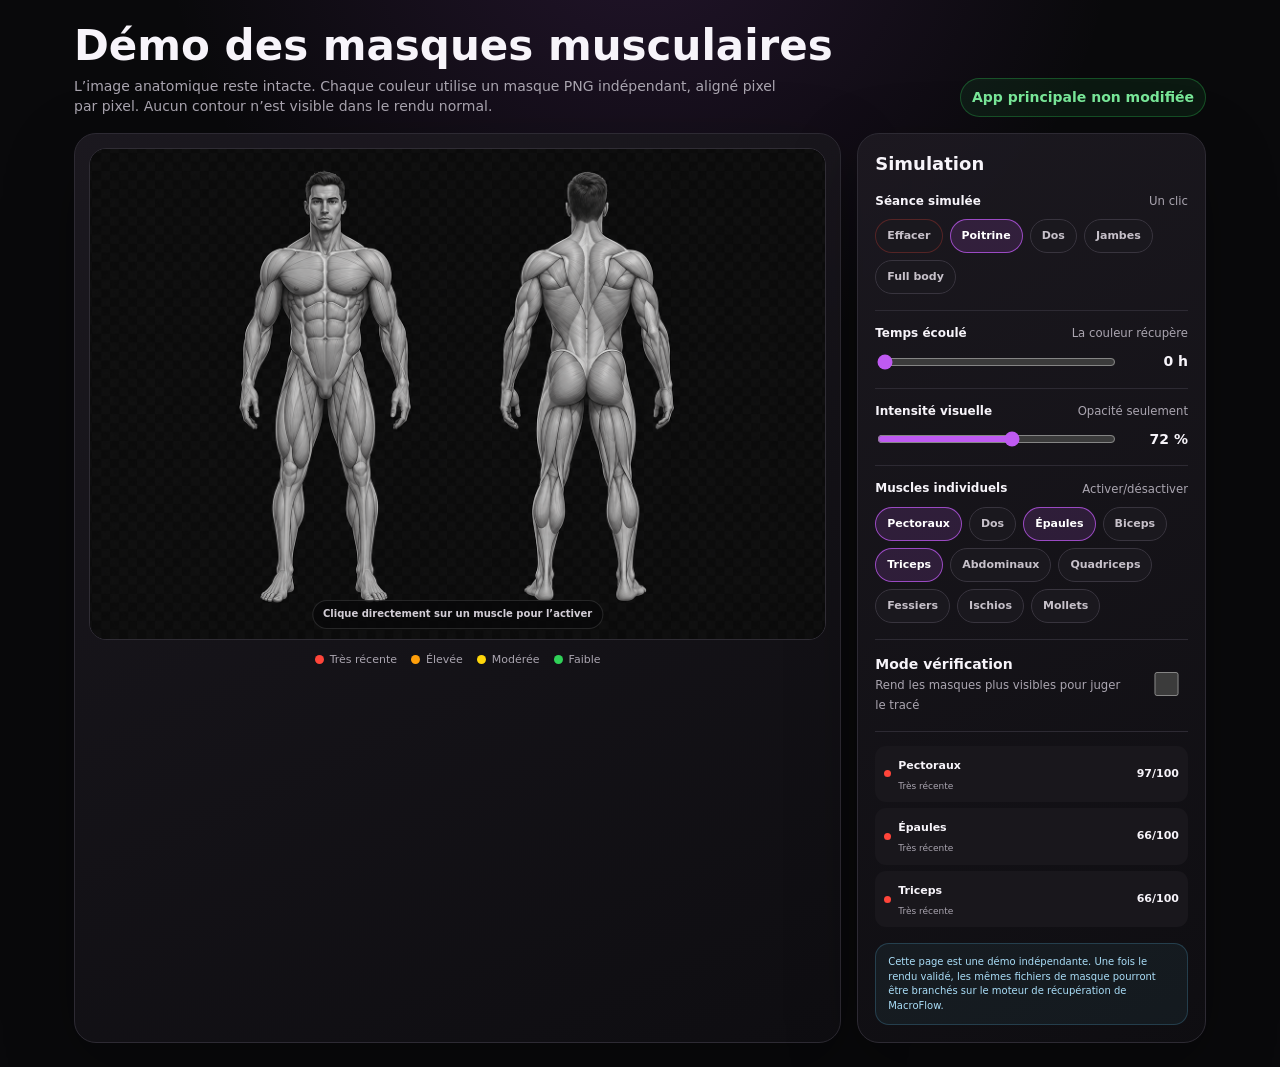
==== commit ce81a240: "Add files via upload" ====
--- a/index.html
+++ b/index.html
@@ -1,1805 +1,128 @@
 <!doctype html>
-<html lang="fr">
+<html lang="fr-CA">
 <head>
-  <meta charset="utf-8" />
-  <meta name="viewport" content="width=device-width, initial-scale=1, viewport-fit=cover" />
-  <meta name="theme-color" content="#090909" />
-  <meta name="mobile-web-app-capable" content="yes" />
-  <meta name="apple-mobile-web-app-capable" content="yes" />
-  <meta name="apple-mobile-web-app-status-bar-style" content="black-translucent" />
-  <meta name="apple-mobile-web-app-title" content="MacroFlow" />
-  <meta name="description" content="Suivi local de nutrition et entraînement, sans abonnement." />
-  <link rel="manifest" href="manifest.webmanifest" />
-  <link rel="stylesheet" href="delight.css?v=342" />
-  <link rel="stylesheet" href="coach.css?v=342" />
-  <link rel="stylesheet" href="progress-v14.css?v=342" />
-  <link rel="stylesheet" href="onboarding-v15.css?v=342" />
-  <link rel="stylesheet" href="phase4-v31.css?v=342" />
-  <link rel="stylesheet" href="stabilisation-v34.css?v=342" />
-  <link rel="stylesheet" href="experience-v35-safe.css?v=350" />
-  <link rel="stylesheet" href="scanner-v16.css?v=342" />
-  <link rel="stylesheet" href="training-session-v16.css?v=342" />
-  <link rel="stylesheet" href="quick-add-v20.css?v=342" />
-  <link rel="stylesheet" href="gamification-v21.css?v=342" />
-  <link rel="stylesheet" href="muscle-recovery-v22.css?v=356" />
-  <link rel="stylesheet" href="daily-coach-v23.css?v=342" />
-  <link rel="stylesheet" href="exercise-technique-v24.css?v=342" />
-  <link rel="icon" type="image/png" sizes="192x192" href="icon-192.png?v=342" />
-  <link rel="apple-touch-icon" href="apple-touch-icon.png?v=342" />
-  
-  <style>:root{--bg:#090909;--surface:#0f0f0f;--card:#1c1c1e;--card2:#161618;--border:#2a2a2a;--text:#fff;--muted:#98989f;--purple:#bf5af2;--orange:#ff9f0a;--blue:#0a84ff;--green:#30d158;--red:#ff453a;--safe-bottom:env(safe-area-inset-bottom,0px)}
-*{box-sizing:border-box;-webkit-tap-highlight-color:transparent}html{background:var(--bg);color-scheme:dark}body{margin:0;background:var(--bg);color:var(--text);font-family:-apple-system,BlinkMacSystemFont,"SF Pro Display","Segoe UI",sans-serif;min-height:100vh}.app-shell{max-width:720px;margin:0 auto;min-height:100vh;padding-bottom:calc(96px + var(--safe-bottom))}.topbar{position:sticky;top:0;z-index:20;display:flex;justify-content:space-between;align-items:center;padding:calc(16px + env(safe-area-inset-top,0px)) 20px 14px;background:linear-gradient(180deg,rgba(9,9,9,.98),rgba(9,9,9,.84),transparent);backdrop-filter:blur(14px)}h1,h2,p{margin:0}.topbar h1{font-size:32px;letter-spacing:-1.2px}.eyebrow{font-size:12px;color:var(--muted);text-transform:uppercase;letter-spacing:.09em;font-weight:700}.level-pill{display:flex;gap:6px;align-items:center;background:rgba(191,90,242,.14);color:#d9a0fa;border:1px solid rgba(191,90,242,.28);border-radius:99px;padding:8px 12px;font-size:13px}.view{display:none;padding:8px 16px 28px}.view.active{display:block;animation:fade .22s ease}@keyframes fade{from{opacity:0;transform:translateY(5px)}to{opacity:1;transform:none}}.card{background:linear-gradient(145deg,var(--card),var(--card2));border:1px solid var(--border);border-radius:22px;box-shadow:0 10px 35px rgba(0,0,0,.25)}.score-card{display:flex;align-items:center;gap:18px;padding:20px}.score-ring{width:108px;height:108px;border-radius:50%;display:grid;place-items:center;background:conic-gradient(var(--purple) 0deg,#29292c 0deg);flex:0 0 auto}.score-ring:before{content:"";position:absolute}.score-ring>div{width:82px;height:82px;border-radius:50%;background:#131315;display:flex;flex-direction:column;align-items:center;justify-content:center}.score-ring strong{font-size:30px}.score-ring span{font-size:11px;color:var(--muted)}.score-copy h2{font-size:21px;margin:5px 0 6px}.score-copy p{font-size:14px;line-height:1.35;color:var(--muted)}.section-head{display:flex;align-items:end;justify-content:space-between;margin:25px 3px 12px}.section-head h2{font-size:21px}.muted{font-size:13px;color:var(--muted)}.text-button{border:0;background:none;color:var(--purple);font-weight:700}.macro-grid{display:grid;grid-template-columns:1fr 1fr;gap:10px}.macro-card{padding:16px}.macro-head{display:flex;justify-content:space-between;align-items:center;margin-bottom:12px}.macro-name{font-size:13px;color:var(--muted)}.macro-value{font-weight:750;font-size:15px}.progress-track{height:8px;background:#2a2a2d;border-radius:99px;overflow:hidden}.progress-fill{height:100%;border-radius:inherit;transition:width .35s ease}.macro-sub{display:flex;justify-content:space-between;margin-top:8px;font-size:11px;color:var(--muted)}.quick-actions{display:grid;grid-template-columns:1.35fr 1fr;gap:10px;margin-top:12px}.primary-action,.secondary-action{min-height:76px;border:0;border-radius:20px;padding:14px;display:flex;align-items:center;gap:10px;text-align:left;color:white}.primary-action{background:linear-gradient(135deg,#a943e6,#6f36e8);box-shadow:0 10px 28px rgba(191,90,242,.22)}.secondary-action{background:#1c1c1e;border:1px solid var(--border)}.primary-action>span,.secondary-action>span{font-size:24px}.primary-action div,.secondary-action div{display:flex;flex-direction:column;gap:4px}.primary-action small,.secondary-action small{color:rgba(255,255,255,.66)}.meal-list{display:flex;flex-direction:column;gap:9px}.empty-state{text-align:center;padding:28px;color:var(--muted);border:1px dashed #303034;border-radius:20px}.meal-row{display:flex;align-items:center;gap:12px;padding:14px 15px;background:#171719;border:1px solid #262629;border-radius:18px}.meal-emoji{width:42px;height:42px;border-radius:14px;background:rgba(191,90,242,.12);display:grid;place-items:center;font-size:20px}.meal-info{min-width:0;flex:1}.meal-info b{display:block;white-space:nowrap;overflow:hidden;text-overflow:ellipsis}.meal-info small{color:var(--muted)}.meal-cals{text-align:right}.meal-cals b{display:block}.meal-cals small{color:var(--muted)}.delete-btn{border:0;background:none;color:#777;font-size:20px;padding:6px}.scan-hero{text-align:center;padding:28px 20px}.scan-icon{width:72px;height:72px;margin:0 auto 14px;border-radius:24px;display:grid;place-items:center;font-size:38px;background:rgba(191,90,242,.14);color:var(--purple)}.scan-hero h2{font-size:25px}.scan-hero p{color:var(--muted);font-size:14px;line-height:1.45;margin:8px auto 20px;max-width:420px}.camera-button,.gallery-button,.big-button{display:flex;align-items:center;justify-content:center;gap:8px;width:100%;border:0;border-radius:16px;padding:15px 18px;font-weight:750;font-size:16px}.camera-button,.big-button{background:linear-gradient(135deg,#a943e6,#7437ec);color:#fff}.gallery-button{margin-top:9px;background:#29292c;color:#fff}.camera-button input,.gallery-button input,.setting-row input{display:none}.scan-workspace{margin-top:14px}.photo-card{overflow:hidden;aspect-ratio:4/3}.photo-card img{width:100%;height:100%;object-fit:cover}.scan-workspace>.big-button{margin-top:12px}.status-box{margin-top:12px;border-radius:16px;padding:14px;background:#171719;border:1px solid var(--border);color:var(--muted);font-size:14px}.status-box.error{color:#ff8b84;border-color:rgba(255,69,58,.35);background:rgba(255,69,58,.09)}.prediction-list{display:flex;flex-direction:column;gap:8px}.prediction{display:flex;justify-content:space-between;align-items:center;padding:14px;border-radius:16px;background:#171719;border:1px solid #2b2b2f;color:white;text-align:left}.prediction:active{transform:scale(.99)}.confidence{color:var(--purple);font-weight:700}.form-card{margin-top:14px;padding:18px}.form-card h2{font-size:21px;margin-bottom:16px}.field{display:flex;flex-direction:column;gap:7px;margin-bottom:12px}.field label{font-size:12px;color:var(--muted);font-weight:650}.field input,.field select{width:100%;border:1px solid #303034;border-radius:14px;background:#111113;color:white;padding:13px 12px;font-size:16px;outline:none}.field input:focus,.field select:focus{border-color:var(--purple)}.field-row,.field-grid{display:grid;grid-template-columns:1fr 1fr;gap:10px}.form-note{font-size:12px;color:var(--muted);line-height:1.4;margin:1px 0 14px}.workout-banner{padding:20px;display:flex;align-items:center;justify-content:space-between}.workout-banner h2{margin:5px 0 7px}.workout-banner p{font-size:13px;color:var(--muted);max-width:380px}.dumbbell{font-size:42px}.workout-form{padding:18px;margin-top:12px}.stats-card{padding:20px}.stats-card h2{margin:5px 0 20px}.bar-chart{height:140px;display:flex;gap:7px;align-items:end}.bar-col{flex:1;text-align:center}.bar{width:100%;min-height:5px;border-radius:8px 8px 3px 3px;background:linear-gradient(180deg,#c46af1,#7437ec)}.bar-col small{display:block;margin-top:6px;color:var(--muted);font-size:10px}.stats-grid{display:grid;grid-template-columns:1fr 1fr;gap:10px;margin-top:12px}.mini-stat{padding:17px;display:grid;grid-template-columns:auto 1fr;column-gap:9px}.mini-stat span{font-size:24px;grid-row:1/3}.mini-stat strong{font-size:24px}.mini-stat small{color:var(--muted)}.settings-card{padding:6px 16px;margin-top:14px}.setting-row{width:100%;display:flex;justify-content:space-between;align-items:center;padding:17px 1px;border:0;border-bottom:1px solid #29292c;background:none;color:white;font-size:15px;text-align:left}.setting-row:last-child{border-bottom:0}.setting-row.danger{color:#ff7068}.privacy-card{margin-top:14px;padding:17px;display:flex;gap:12px}.privacy-card>span{font-size:26px}.privacy-card p{color:var(--muted);font-size:13px;margin-top:4px}.tabbar{position:fixed;left:50%;bottom:0;transform:translateX(-50%);z-index:50;width:min(720px,100%);display:grid;grid-template-columns:repeat(5,1fr);padding:9px 8px calc(7px + var(--safe-bottom));background:rgba(18,18,20,.93);border-top:1px solid #303034;backdrop-filter:blur(22px)}.tab{border:0;background:none;color:#74747a;display:flex;flex-direction:column;align-items:center;gap:3px;padding:4px 2px}.tab span{font-size:21px;line-height:1}.tab small{font-size:10px}.tab.active{color:var(--purple)}.toast{position:fixed;z-index:100;left:50%;bottom:calc(92px + var(--safe-bottom));transform:translate(-50%,20px);opacity:0;pointer-events:none;background:#f4f4f4;color:#111;padding:11px 16px;border-radius:99px;font-size:13px;font-weight:700;transition:.25s}.toast.show{opacity:1;transform:translate(-50%,0)}.hidden{display:none!important}@media(min-width:650px){.view{padding-left:28px;padding-right:28px}.macro-grid{grid-template-columns:repeat(4,1fr)}}
+<meta charset="utf-8" />
+<meta name="viewport" content="width=device-width,initial-scale=1,viewport-fit=cover" />
+<title>MacroFlow — Démo des masques musculaires</title>
+<style>
+:root{color-scheme:dark;--bg:#09090b;--card:#141318;--line:#2d2a33;--text:#f7f4fa;--muted:#aaa5b0;--purple:#bf5af2;--green:#30d158}
+*{box-sizing:border-box}body{margin:0;min-height:100vh;background:radial-gradient(circle at 50% -10%,rgba(191,90,242,.14),transparent 36%),var(--bg);font:14px/1.45 Inter,system-ui,-apple-system,BlinkMacSystemFont,"Segoe UI",sans-serif;color:var(--text)}
+main{width:min(1180px,100%);margin:auto;padding:24px}.hero{display:flex;justify-content:space-between;gap:20px;align-items:flex-end;margin-bottom:16px}.hero h1{font-size:clamp(24px,4vw,42px);line-height:1.05;margin:0 0 8px}.hero p{margin:0;color:var(--muted);max-width:720px}.badge{padding:8px 11px;border:1px solid rgba(48,209,88,.3);border-radius:999px;background:rgba(48,209,88,.08);color:#79e899;font-weight:800;white-space:nowrap}
+.grid{display:grid;grid-template-columns:minmax(0,1.65fr) minmax(290px,.75fr);gap:16px}.card{border:1px solid var(--line);border-radius:22px;background:linear-gradient(155deg,rgba(28,25,32,.96),rgba(15,14,18,.96));box-shadow:0 22px 70px rgba(0,0,0,.28)}
+.viewer{padding:14px}.stage{position:relative;overflow:hidden;border:1px solid #302d35;border-radius:17px;background:#0b0b0e;isolation:isolate;touch-action:manipulation}.stage img{display:block;width:100%;height:auto;user-select:none;-webkit-user-drag:none;filter:saturate(.55) contrast(1.07) brightness(.94)}.overlay{position:absolute;inset:0;background:var(--color,#ff453a);opacity:var(--opacity,0);mix-blend-mode:color;pointer-events:none;transition:opacity .28s ease,filter .2s ease;-webkit-mask-image:var(--mask);mask-image:var(--mask);-webkit-mask-size:100% 100%;mask-size:100% 100%;-webkit-mask-repeat:no-repeat;mask-repeat:no-repeat}.stage.debug .overlay.active{mix-blend-mode:screen;filter:drop-shadow(0 0 5px var(--color));opacity:.52!important}.stage:after{content:"Clique directement sur un muscle pour l’activer";position:absolute;left:50%;bottom:10px;transform:translateX(-50%);padding:6px 10px;border:1px solid rgba(255,255,255,.12);border-radius:99px;background:rgba(8,8,10,.76);font-size:10px;font-weight:800;color:#d2cdd6;white-space:nowrap;pointer-events:none}
+.legend{display:flex;justify-content:center;gap:14px;flex-wrap:wrap;margin-top:12px;color:var(--muted);font-size:11px}.legend span{display:flex;align-items:center;gap:6px}.legend i{width:9px;height:9px;border-radius:50%}
+.controls{padding:17px;display:flex;flex-direction:column;gap:16px}.controls h2{margin:0;font-size:18px}.section{padding-top:14px;border-top:1px solid var(--line)}.section:first-of-type{padding-top:0;border-top:0}.section-title{display:flex;justify-content:space-between;align-items:center;margin-bottom:9px}.section-title strong{font-size:12px}.section-title small{color:var(--muted)}
+.buttons,.muscles{display:flex;gap:7px;flex-wrap:wrap}.button,.muscle{appearance:none;border:1px solid #38343e;border-radius:999px;background:#1a181e;color:#c7c1ca;padding:8px 11px;font:inherit;font-size:11px;font-weight:800;cursor:pointer}.button:hover,.button.active,.muscle.active{border-color:rgba(191,90,242,.75);background:rgba(191,90,242,.15);color:white}.button.danger{border-color:rgba(255,69,58,.26)}
+.range-row{display:grid;grid-template-columns:1fr auto;gap:10px;align-items:center}.range-row input{width:100%;accent-color:var(--purple)}.range-value{min-width:64px;text-align:right;font-weight:900}.toggle{display:flex;align-items:center;justify-content:space-between;gap:12px}.toggle input{width:42px;height:24px;accent-color:var(--purple)}
+.score-list{display:grid;gap:6px}.score{display:grid;grid-template-columns:1fr auto;gap:8px;align-items:center;padding:8px 9px;border-radius:11px;background:#19171c}.score-name{display:flex;align-items:center;gap:7px}.dot{width:7px;height:7px;border-radius:50%;background:var(--c)}.score b{font-size:11px}.score small{color:var(--muted);font-size:9px}.notice{padding:11px 12px;border:1px solid rgba(100,210,255,.2);border-radius:14px;background:rgba(100,210,255,.06);color:#a9ddf7;font-size:10px}
+@media(max-width:860px){main{padding:14px}.hero{display:block}.badge{display:inline-block;margin-top:12px}.grid{grid-template-columns:1fr}.stage:after{font-size:8px}.controls{padding:14px}}
+@media(prefers-reduced-motion:reduce){.overlay{transition:none}}
 </style>
-  <style>
-    .food-search-card{margin-top:12px;padding:14px;background:#141416;border:1px solid #2b2b2f;border-radius:18px}
-    .food-search-card label{display:block;margin-bottom:8px;font-size:13px;font-weight:750;color:#d7d7dc}
-    .food-search-card input{width:100%;border:1px solid #343438;border-radius:14px;background:#0d0d0f;color:#fff;padding:13px 12px;font-size:16px;outline:none}
-    .food-search-card input:focus{border-color:var(--purple)}
-    .food-search-help{margin-top:7px;color:var(--muted);font-size:11px;line-height:1.35}
-    .food-search-results{display:flex;flex-direction:column;gap:7px;margin-top:10px}
-    .food-search-result{display:flex;align-items:center;justify-content:space-between;width:100%;padding:12px 13px;border:1px solid #303034;border-radius:14px;background:#1b1b1e;color:#fff;text-align:left}
-    .food-search-result small{color:var(--muted)}
-    .smart-scanner{padding:20px;margin-bottom:14px;border-color:rgba(191,90,242,.35)}
-    .smart-badge{display:inline-flex;align-items:center;gap:6px;padding:6px 9px;border-radius:99px;background:rgba(48,209,88,.12);color:#61df7f;font-size:11px;font-weight:800;text-transform:uppercase;letter-spacing:.05em}
-    .smart-scanner h2{font-size:24px;margin:10px 0 7px}.smart-lead{color:var(--muted);font-size:13px;line-height:1.45}
-    .smart-facts{display:grid;grid-template-columns:repeat(3,1fr);gap:7px;margin:15px 0}.smart-fact{padding:10px 7px;border-radius:13px;background:#121214;border:1px solid #29292d;text-align:center}.smart-fact b{display:block;font-size:13px}.smart-fact small{display:block;color:var(--muted);font-size:9px;margin-top:3px}
-    .smart-step{margin-top:15px;padding-top:15px;border-top:1px solid #2b2b2e}.smart-step-head{display:flex;align-items:center;gap:9px;margin-bottom:10px}.smart-step-head span{width:27px;height:27px;border-radius:9px;display:grid;place-items:center;background:var(--purple);font-size:12px;font-weight:900}.smart-step-head div{flex:1}.smart-step-head b{display:block;font-size:14px}.smart-step-head small{color:var(--muted);font-size:11px}
-    .smart-capture{display:flex;align-items:center;justify-content:center;gap:7px;width:100%;border:1px solid #35353a;border-radius:14px;background:#27272b;color:#fff;padding:13px;font-size:14px;font-weight:750}.smart-capture input{display:none}
-    .smart-top-stage{position:relative;overflow:hidden;margin-top:10px;border-radius:17px;background:#0b0b0c;aspect-ratio:4/3}.smart-top-stage img,.smart-top-stage canvas{position:absolute;inset:0;width:100%;height:100%;object-fit:contain}.smart-top-stage canvas{pointer-events:none}.plate-guide{position:absolute;left:50%;top:50%;transform:translate(-50%,-50%);border:3px dashed #30d158;border-radius:50%;box-shadow:0 0 0 999px rgba(0,0,0,.16);pointer-events:none}
-    .smart-slider{margin-top:10px}.smart-slider label{display:flex;justify-content:space-between;color:var(--muted);font-size:11px}.smart-slider input{width:100%;accent-color:var(--purple)}
-    .smart-calibration{display:grid;grid-template-columns:1fr 1fr;gap:9px}.smart-calibration .field{margin:0}.smart-calibration input{width:100%;border:1px solid #303034;border-radius:13px;background:#111113;color:#fff;padding:12px;font-size:16px}
-    .smart-angle-preview{width:100%;max-height:180px;object-fit:cover;border-radius:14px;margin-top:9px}.smart-honesty{margin-top:12px;padding:11px;border-radius:13px;background:rgba(255,159,10,.08);border:1px solid rgba(255,159,10,.22);color:#d8b16f;font-size:11px;line-height:1.45}
-    .smart-progress{height:5px;margin-top:9px;border-radius:99px;overflow:hidden;background:#303035}.smart-progress span{display:block;height:100%;border-radius:inherit;background:linear-gradient(90deg,#7437ec,#30d158);transition:width .2s}
-    .smart-results{margin-top:14px}.smart-overlay{display:block;width:100%;border-radius:18px;background:#111}.smart-total{display:flex;flex-direction:column;gap:4px;padding:15px;margin:10px 0;border-radius:16px;background:rgba(191,90,242,.12);border:1px solid rgba(191,90,242,.28)}.smart-total strong{font-size:23px}.smart-total span{font-size:12px;color:#c8c8ce}
-    .smart-ingredient-list{display:flex;flex-direction:column;gap:9px}.smart-ingredient{padding:13px;border:1px solid #303034;border-radius:16px;background:#151517}.smart-ingredient-head{display:flex;align-items:center;justify-content:space-between;gap:8px}.smart-ingredient-head b{display:flex;align-items:center;min-width:0}.smart-name{min-width:0;width:100%;border:0;background:transparent;color:#fff;font-size:15px;font-weight:750}.smart-confidence{padding:5px 7px;border-radius:99px;background:rgba(48,209,88,.12);color:#61df7f;font-size:10px;font-weight:800}.smart-confidence.low{background:rgba(255,159,10,.12);color:#ffb43a}.smart-fields{display:grid;grid-template-columns:1fr 1.3fr;align-items:center;gap:10px;margin-top:10px}.smart-fields label{position:relative;display:flex;align-items:center}.smart-fields input{width:100%;padding:10px 28px 10px 10px;border:1px solid #35353a;border-radius:12px;background:#0e0e10;color:#fff;font-size:16px}.smart-fields label small{position:absolute;right:9px;color:var(--muted)}.smart-fields>div{display:flex;flex-direction:column;align-items:flex-end}.smart-fields>div small{color:var(--muted);font-size:10px;margin-top:3px}.smart-remove{border:0;background:none;color:#ff7068;padding:9px 0 0;font-size:11px}.smart-warning{margin-top:8px;color:#d8b16f;font-size:10px;line-height:1.35}
-    .plate-picker{margin:15px 0 2px;padding:14px;border-radius:17px;background:#121214;border:1px solid #303034}.plate-picker-head{display:flex;align-items:center;justify-content:space-between;gap:10px;margin-bottom:10px}.plate-picker-head b{font-size:15px}.plate-picker-head button{border:0;border-radius:10px;background:rgba(191,90,242,.14);color:#d9a0fa;padding:8px 10px;font-weight:750}.plate-picker select{width:100%;border:1px solid #343438;border-radius:13px;background:#0d0d0f;color:#fff;padding:12px;font-size:15px}.plate-picker>small{display:block;margin-top:7px;color:var(--muted);font-size:10px}
-    .plate-suggestion{margin-top:9px;padding:11px;border-radius:14px;background:rgba(48,209,88,.08);border:1px solid rgba(48,209,88,.24)}.plate-suggestion>b{font-size:12px;color:#72e68d}.plate-suggestion>p{margin:3px 0 8px;color:var(--muted);font-size:10px}.plate-suggestion button{display:flex;justify-content:space-between;width:100%;margin-top:5px;padding:9px;border:1px solid #343438;border-radius:11px;background:#1d1d20;color:#fff}.plate-suggestion button small{color:#72e68d}
-    .plate-manager{margin-top:10px;padding-top:12px;border-top:1px solid #303034}.plate-manager-intro{color:var(--muted);font-size:11px;line-height:1.4;margin-bottom:11px}.plate-form-grid{display:grid;grid-template-columns:1fr 1fr;gap:8px}.plate-form-grid .field{margin:0}.plate-form-grid input,.plate-form-grid select{width:100%;border:1px solid #343438;border-radius:12px;background:#0d0d0f;color:#fff;padding:11px;font-size:15px}.plate-reference{margin-top:9px}.plate-reference img{display:block;width:100%;max-height:160px;object-fit:cover;border-radius:13px;margin-top:7px}.plate-profile-list{display:flex;flex-direction:column;gap:6px;margin-top:12px}.plate-profile-row{display:flex;align-items:center;justify-content:space-between;gap:8px;padding:10px;border:1px solid #2f2f33;border-radius:12px;background:#18181a}.plate-profile-row b,.plate-profile-row small{display:block}.plate-profile-row small{margin-top:3px;color:var(--muted);font-size:9px}.plate-profile-row button{border:0;background:none;color:#ff7068;font-size:20px}.plate-empty{color:var(--muted);font-size:11px;text-align:center;padding:8px}
-    .training-hero{padding:20px;margin-bottom:12px;background:linear-gradient(145deg,#201426,#121214)}.training-hero-top{display:flex;align-items:center;justify-content:space-between}.training-hero h2{font-size:25px;margin:5px 0}.training-hero p{color:var(--muted);font-size:12px;line-height:1.4}.training-badge{padding:6px 9px;border-radius:99px;background:rgba(48,209,88,.12);color:#67e389;font-size:10px;font-weight:800}.training-tabs{display:grid;grid-template-columns:repeat(3,1fr);gap:6px;margin:12px 0}.training-tab{border:1px solid #303034;border-radius:12px;background:#171719;color:var(--muted);padding:10px 5px;font-size:12px;font-weight:750}.training-tab.active{border-color:rgba(191,90,242,.5);background:rgba(191,90,242,.14);color:#e0a8fb}.training-panel{display:none}.training-panel.active{display:block}.training-card{padding:16px;margin-top:10px}.training-card h3{margin:0 0 12px;font-size:18px}.training-grid{display:grid;grid-template-columns:1fr 1fr;gap:9px}.training-grid label{display:flex;flex-direction:column;gap:6px;color:var(--muted);font-size:11px}.training-grid input,.training-grid select,.set-entry input{width:100%;border:1px solid #343438;border-radius:12px;background:#0e0e10;color:#fff;padding:11px;font-size:15px}.program-summary{margin-top:11px;padding:12px;border:1px solid #303034;border-radius:14px;background:#141416}.program-summary strong,.program-summary small{display:block}.program-summary small{margin-top:4px;color:var(--muted)}.day-list{display:flex;flex-direction:column;gap:8px}.day-card{padding:14px;border:1px solid #303034;border-radius:16px;background:#151517}.day-head{display:flex;justify-content:space-between;align-items:center;margin-bottom:9px}.day-head span{color:var(--purple);font-size:11px;font-weight:800}.exercise-line{display:flex;justify-content:space-between;gap:8px;padding:8px 0;border-top:1px solid #29292c}.exercise-line:first-of-type{border-top:0}.exercise-line b{font-size:13px}.exercise-line small{color:var(--muted);font-size:10px}.session-head{display:flex;justify-content:space-between;align-items:center;margin-bottom:12px}.session-clock{font-variant-numeric:tabular-nums;color:#dca4f7;font-weight:800}.exercise-session{padding:14px;margin-top:9px;border:1px solid #303034;border-radius:16px;background:#151517}.exercise-session-head{display:flex;justify-content:space-between;gap:8px}.exercise-session-head small{display:block;color:var(--muted);margin-top:3px}.load-tip{padding:6px 8px;border-radius:9px;background:rgba(10,132,255,.12);color:#65adff;font-size:9px;text-align:right}.previous-sets{margin:9px 0;color:var(--muted);font-size:10px}.set-entry{display:grid;grid-template-columns:1fr 1fr auto;gap:7px}.set-entry button{border:0;border-radius:11px;background:var(--purple);color:#fff;padding:0 13px;font-weight:900}.logged-set{display:flex;justify-content:space-between;margin-top:6px;padding:8px 10px;border-radius:10px;background:#202024;font-size:11px}.rest-timer{position:sticky;bottom:76px;z-index:45;display:flex;align-items:center;justify-content:space-between;margin-top:10px;padding:12px 14px;border-radius:15px;background:#eee;color:#111;box-shadow:0 8px 30px #000}.rest-timer strong{font-size:20px;font-variant-numeric:tabular-nums}.rest-timer button{border:0;border-radius:9px;background:#222;color:#fff;padding:8px 10px}.history-row{padding:12px;border-bottom:1px solid #29292c}.history-row:last-child{border:0}.history-row b,.history-row small{display:block}.history-row small{margin-top:4px;color:var(--muted)}.pr-grid{display:grid;grid-template-columns:1fr 1fr;gap:8px}.pr-card{padding:12px;border-radius:14px;background:#171719;border:1px solid #303034}.pr-card strong,.pr-card small{display:block}.pr-card strong{font-size:18px}.pr-card small{color:var(--muted);margin-top:3px}.training-alert{margin-top:10px;padding:11px;border-radius:13px;background:rgba(255,159,10,.09);border:1px solid rgba(255,159,10,.25);color:#e5b96b;font-size:11px;line-height:1.4}
-    .training-onboarding{position:fixed;inset:0;z-index:120;background:linear-gradient(160deg,#170d1d 0%,#09090b 55%,#07110b 100%);overflow:auto;padding:max(18px,env(safe-area-inset-top)) 16px max(28px,env(safe-area-inset-bottom))}.onboarding-shell{width:min(100%,560px);margin:0 auto}.onboarding-top{display:flex;align-items:center;justify-content:space-between;margin-bottom:16px}.onboarding-brand{font-size:15px;font-weight:900;letter-spacing:-.3px}.onboarding-brand span{color:var(--purple)}.onboarding-close{border:1px solid #39393d;border-radius:99px;background:#19191c;color:#fff;padding:8px 11px}.onboarding-progress{display:grid;grid-template-columns:repeat(10,1fr);gap:4px;margin:0 0 22px}.onboarding-progress span{height:4px;border-radius:99px;background:#303034}.onboarding-progress span.active{background:linear-gradient(90deg,var(--purple),#30d158)}.onboarding-step{display:none}.onboarding-step.active{display:block}.onboarding-step h2{font-size:29px;line-height:1.04;margin:7px 0 9px;letter-spacing:-1px}.onboarding-step>p{color:var(--muted);font-size:13px;line-height:1.5;margin:0 0 18px}.onboarding-question{padding:14px;margin:9px 0;border:1px solid #303034;border-radius:16px;background:rgba(24,24,27,.9)}.onboarding-question>label,.onboarding-question>strong{display:block;font-size:13px;margin-bottom:8px}.onboarding-question select,.onboarding-question input[type=text],.onboarding-question input[type=number]{width:100%;border:1px solid #3a3a3f;border-radius:12px;background:#0e0e10;color:#fff;padding:12px;font-size:16px}.question-help{display:block;margin:-2px 0 9px;color:var(--muted);font-size:10px;line-height:1.4}.choice-chips{display:flex;flex-wrap:wrap;gap:7px}.choice-chip{position:relative}.choice-chip input{position:absolute;opacity:0;pointer-events:none}.choice-chip span{display:block;padding:9px 11px;border:1px solid #3a3a3f;border-radius:12px;background:#111113;color:#b9b9c0;font-size:12px;font-weight:700}.choice-chip input:checked+span{border-color:#b45be1;background:rgba(191,90,242,.17);color:#f0cdfd}.choice-chip input:disabled+span{opacity:.35}.onboarding-actions{position:sticky;bottom:0;display:grid;grid-template-columns:auto 1fr;gap:8px;margin-top:20px;padding:12px 0;background:linear-gradient(0deg,#09090b 70%,transparent)}.onboarding-actions button{border:0;border-radius:14px;padding:14px;font-size:14px;font-weight:850}.onboarding-back{background:#252529;color:#fff}.onboarding-next{background:linear-gradient(120deg,var(--purple),#8e44d0);color:#fff}.onboarding-note{padding:11px 12px;border-radius:13px;background:rgba(48,209,88,.08);border:1px solid rgba(48,209,88,.2);color:#8ae4a1;font-size:11px;line-height:1.45}.onboarding-error{margin-top:9px;color:#ff766f;font-size:12px}.plan-explainer{display:grid;grid-template-columns:1fr 1fr;gap:8px;margin-top:10px}.plan-stat{padding:11px;border:1px solid #303034;border-radius:13px;background:#111113}.plan-stat strong,.plan-stat small{display:block}.plan-stat strong{font-size:15px}.plan-stat small{color:var(--muted);font-size:10px;margin-top:3px}.nutrition-preview{margin-top:10px;padding:14px;border:1px solid rgba(48,209,88,.28);border-radius:15px;background:linear-gradient(135deg,rgba(48,209,88,.1),rgba(191,90,242,.08))}.nutrition-preview>strong{display:block;margin:5px 0 6px;font-size:25px}.nutrition-preview>small{display:block;margin-top:5px;color:var(--muted);font-size:10px}.nutrition-macros{display:flex;flex-wrap:wrap;gap:6px}.nutrition-macros span{padding:6px 8px;border-radius:9px;background:#151518;color:#d8d8dc;font-size:11px;font-weight:800}.rationale-list{margin:9px 0 0;padding-left:18px;color:#c8c8cd;font-size:11px;line-height:1.5}.profile-line{display:flex;justify-content:space-between;gap:8px;align-items:center}.profile-line small{color:var(--muted)}.secondary-button{border:1px solid #3b3b40;border-radius:12px;background:#18181b;color:#fff;padding:10px 12px;font-weight:750}.volume-chips{display:flex;flex-wrap:wrap;gap:6px;margin-top:8px}.volume-chip{padding:6px 8px;border-radius:9px;background:#202024;color:#cfcfd4;font-size:10px}.evidence-note{margin-top:10px;color:var(--muted);font-size:10px;line-height:1.45}.set-rir-label{display:block;margin-top:7px;color:var(--muted);font-size:10px}.set-entry.with-rir{grid-template-columns:1fr 1fr .9fr auto}
-    .classic-divider{display:flex;align-items:center;gap:10px;margin:20px 2px;color:var(--muted);font-size:11px;text-transform:uppercase;letter-spacing:.08em}.classic-divider:before,.classic-divider:after{content:"";height:1px;flex:1;background:#2b2b2f}
-    @media(max-width:390px){.smart-facts{grid-template-columns:1fr}.smart-calibration,.plate-form-grid,.training-grid{grid-template-columns:1fr}.smart-fact{display:flex;justify-content:space-between;align-items:center}.smart-fact small{margin:0}.onboarding-step h2{font-size:26px}.set-entry.with-rir{grid-template-columns:1fr 1fr auto}.set-entry.with-rir .set-rir{grid-column:1/3}}
-  </style>
-  <style>
-    .backup-modal{position:fixed;inset:0;z-index:140;display:grid;place-items:end center;padding:16px;background:rgba(0,0,0,.72);backdrop-filter:blur(10px)}
-    .backup-dialog{width:min(100%,520px);padding:20px;border:1px solid #39393e;border-radius:24px;background:linear-gradient(150deg,#211427,#121214 58%);box-shadow:0 24px 70px rgba(0,0,0,.55)}
-    .backup-dialog h2{margin:6px 0 8px;font-size:24px;letter-spacing:-.6px}.backup-dialog>p{color:var(--muted);font-size:13px;line-height:1.5}
-    .backup-preview{display:grid;grid-template-columns:repeat(3,1fr);gap:8px;margin:16px 0}.backup-preview div{padding:13px 8px;border:1px solid #343438;border-radius:15px;background:#111113;text-align:center}.backup-preview strong,.backup-preview small{display:block}.backup-preview strong{font-size:21px}.backup-preview small{margin-top:3px;color:var(--muted);font-size:10px}
-    .backup-warning{padding:11px 12px;border-radius:13px;background:rgba(255,159,10,.09);border:1px solid rgba(255,159,10,.25);color:#e5b96b;font-size:11px;line-height:1.45}
-    .backup-status-card{margin-top:14px;padding:16px}.backup-status-head{display:flex;align-items:flex-start;justify-content:space-between;gap:12px}.backup-status-head h2{font-size:19px;margin:4px 0}.backup-status-head span{font-size:28px}.backup-status-card p{color:var(--muted);font-size:12px;line-height:1.45}.backup-status-actions{display:grid;grid-template-columns:1fr 1fr;gap:8px;margin-top:13px}.backup-status-actions button{border:1px solid #343438;border-radius:13px;background:#202024;color:#fff;padding:12px 8px;font-weight:750}.backup-status-actions button.primary{border:0;background:linear-gradient(135deg,#a943e6,#7437ec)}.backup-meta{display:flex;justify-content:space-between;gap:8px;margin-top:11px;padding-top:11px;border-top:1px solid #29292d;color:var(--muted);font-size:10px}.backup-meta strong{color:#fff}
-    .backup-actions{display:grid;grid-template-columns:1fr 1.4fr;gap:8px;margin-top:15px}.backup-actions button{border:0;border-radius:14px;padding:14px;font-weight:850;font-size:14px}.backup-cancel{background:#29292d;color:#fff}.backup-confirm{background:linear-gradient(120deg,var(--purple),#8e44d0);color:#fff}
-    @media(min-width:600px){.backup-modal{place-items:center}}
-  </style>
-  <style>
-    .adaptive-card{margin-top:12px;padding:18px}.adaptive-card h2{margin:5px 0 7px;font-size:21px}.adaptive-lead{color:var(--muted);font-size:12px;line-height:1.45;margin-bottom:14px}.weight-entry-form{display:grid;grid-template-columns:1fr 1fr auto;gap:8px}.weight-entry-form input,.checkin-grid select{width:100%;border:1px solid #343438;border-radius:12px;background:#0e0e10;color:#fff;padding:11px;font-size:15px}.weight-entry-form button{border:0;border-radius:12px;background:linear-gradient(135deg,#a943e6,#7437ec);color:#fff;padding:0 15px;font-weight:900}.weight-summary{display:grid;grid-template-columns:repeat(3,1fr);gap:7px;margin-top:12px}.weight-summary div{padding:11px 8px;border:1px solid #303034;border-radius:13px;background:#111113;text-align:center}.weight-summary strong,.weight-summary small{display:block}.weight-summary strong{font-size:17px}.weight-summary small{margin-top:3px;color:var(--muted);font-size:9px}.weight-sparkline{width:100%;height:82px;margin-top:10px;border-radius:13px;background:#111113}.weight-sparkline polyline{fill:none;stroke:#bf5af2;stroke-width:3;stroke-linecap:round;stroke-linejoin:round}.weight-sparkline circle{fill:#30d158}.weight-history{display:flex;flex-wrap:wrap;gap:6px;margin-top:9px}.weight-pill{display:flex;align-items:center;gap:5px;padding:6px 8px;border-radius:10px;background:#202024;color:#d8d8dc;font-size:10px}.weight-pill button{border:0;background:none;color:#ff766f;padding:0;font-size:13px}.checkin-grid{display:grid;grid-template-columns:1fr 1fr;gap:8px}.checkin-grid label{display:flex;flex-direction:column;gap:6px;color:var(--muted);font-size:10px}.recommendation{margin-top:12px;padding:14px;border:1px solid rgba(191,90,242,.35);border-radius:16px;background:linear-gradient(140deg,rgba(191,90,242,.13),rgba(48,209,88,.07))}.recommendation strong,.recommendation small{display:block}.recommendation strong{font-size:20px}.recommendation small{margin-top:5px;color:var(--muted);line-height:1.4}.recommendation-actions{display:grid;grid-template-columns:1fr 1.3fr;gap:7px;margin-top:12px}.recommendation-actions button{border:0;border-radius:12px;padding:11px;font-weight:850}.recommendation-dismiss{background:#29292d;color:#fff}.recommendation-apply{background:#30d158;color:#07120a}.adjustment-row{padding:10px 0;border-bottom:1px solid #29292c}.adjustment-row:last-child{border-bottom:0}.adjustment-row b,.adjustment-row small{display:block}.adjustment-row small{margin-top:3px;color:var(--muted);font-size:10px}
-    @media(max-width:390px){.weight-entry-form{grid-template-columns:1fr 1fr}.weight-entry-form button{grid-column:1/3;padding:12px}.checkin-grid{grid-template-columns:1fr}.weight-summary{grid-template-columns:1fr 1fr}.weight-summary div:last-child{grid-column:1/3}}
-  </style>
-  <title>MacroFlow v35 stable</title>
 </head>
 <body>
-  <div class="app-shell">
-    <header class="topbar">
-      <div>
-        <div class="eyebrow" id="todayLabel">Aujourd’hui</div>
-        <h1>MacroFlow</h1>
+<main>
+  <header class="hero">
+    <div><h1>Démo des masques musculaires</h1><p>L’image anatomique reste intacte. Chaque couleur utilise un masque PNG indépendant, aligné pixel par pixel. Aucun contour n’est visible dans le rendu normal.</p></div>
+    <span class="badge">App principale non modifiée</span>
+  </header>
+  <div class="grid">
+    <section class="card viewer">
+      <div class="stage" id="stage">
+        <img id="bodyImage" src="body.png" alt="Corps musculaire vu de face et de dos" width="1536" height="1024" />
       </div>
-      <div class="level-pill"><span>⚡</span><b id="levelText">Niv. 1</b></div>
-    </header>
+      <div class="legend"><span><i style="background:#ff453a"></i>Très récente</span><span><i style="background:#ff9f0a"></i>Élevée</span><span><i style="background:#ffd60a"></i>Modérée</span><span><i style="background:#30d158"></i>Faible</span></div>
+    </section>
+    <aside class="card controls">
+      <h2>Simulation</h2>
+      <div class="section">
+        <div class="section-title"><strong>Séance simulée</strong><small>Un clic</small></div>
+        <div class="buttons">
+          <button class="button danger" data-preset="none">Effacer</button>
+          <button class="button" data-preset="chest">Poitrine</button>
+          <button class="button" data-preset="back">Dos</button>
+          <button class="button" data-preset="legs">Jambes</button>
+          <button class="button" data-preset="full">Full body</button>
+        </div>
+      </div>
+      <div class="section">
+        <div class="section-title"><strong>Temps écoulé</strong><small>La couleur récupère</small></div>
+        <div class="range-row"><input id="hours" type="range" min="0" max="72" step="1" value="0" /><span id="hoursValue" class="range-value">0 h</span></div>
+      </div>
+      <div class="section">
+        <div class="section-title"><strong>Intensité visuelle</strong><small>Opacité seulement</small></div>
+        <div class="range-row"><input id="visual" type="range" min="35" max="100" step="1" value="72" /><span id="visualValue" class="range-value">72 %</span></div>
+      </div>
+      <div class="section">
+        <div class="section-title"><strong>Muscles individuels</strong><small>Activer/désactiver</small></div>
+        <div id="muscleButtons" class="muscles"></div>
+      </div>
+      <div class="section toggle"><div><strong>Mode vérification</strong><br><small style="color:var(--muted)">Rend les masques plus visibles pour juger le tracé</small></div><input id="debug" type="checkbox" /></div>
+      <div class="section"><div id="scoreList" class="score-list"></div></div>
+      <div class="notice">Cette page est une démo indépendante. Une fois le rendu validé, les mêmes fichiers de masque pourront être branchés sur le moteur de récupération de MacroFlow.</div>
+    </aside>
+  </div>
+</main>
+<script>
+const groups = {
+  chest:'Pectoraux', back:'Dos', shoulders:'Épaules', biceps:'Biceps', triceps:'Triceps', core:'Abdominaux', quads:'Quadriceps', glutes:'Fessiers', hamstrings:'Ischios', calves:'Mollets'
+};
+const initialPresets = {
+  none:{},
+  chest:{chest:.97,shoulders:.66,triceps:.66},
+  back:{back:.94,biceps:.70,shoulders:.58},
+  legs:{quads:.94,glutes:.72,hamstrings:.83,calves:.55},
+  full:{chest:.72,back:.72,shoulders:.68,biceps:.56,triceps:.56,core:.48,quads:.78,glutes:.62,hamstrings:.68,calves:.46}
+};
+const stage=document.getElementById('stage');
+const hours=document.getElementById('hours');
+const visual=document.getElementById('visual');
+let baseScores={};
+const overlays={};
+const maskCanvases={};
 
-    <main id="appMain">
-      <section class="view active" data-view="home">
-        <div class="score-card card">
-          <div class="score-ring" id="scoreRing"><div><strong id="scoreValue">0</strong><span>score</span></div></div>
-          <div class="score-copy">
-            <span class="eyebrow">Objectif du jour</span>
-            <h2 id="scoreTitle">Commence ta journée</h2>
-            <p id="scoreHint">Ajoute ton premier repas pour lancer ton suivi.</p>
-          </div>
-        </div>
-
-        <section id="momentumCard" class="card momentum-card" aria-labelledby="momentumTitle">
-          <div class="momentum-head"><div><span class="eyebrow">Élan personnel</span><h2 id="momentumTitle">Tes actions utiles</h2></div><span id="momentumStreak" class="momentum-streak">0 jour</span></div>
-          <div class="momentum-level-row"><div><strong id="momentumLevel">Niveau 1 · Départ</strong><small id="momentumXpText">0 / 180 XP d’élan</small></div><span id="momentumMissionCount">0/2 missions</span></div>
-          <div class="momentum-level-track" aria-hidden="true"><span id="momentumLevelFill"></span></div>
-          <div id="momentumMissions" class="momentum-missions" aria-live="polite"></div>
-          <p id="momentumGraceNote" class="momentum-grace-note">Aucun point ne peut être perdu. Les jours de repos font partie du plan.</p>
-        </section>
-
-        <div id="todayTrainingCard" class="card today-training-card hidden">
-          <div class="today-training-head"><div><span id="todayTrainingEyebrow" class="eyebrow">Séance du jour</span><h2 id="todayTrainingTitle">Ton entraînement</h2></div><span id="todayTrainingIcon">🏋️</span></div>
-          <p id="todayTrainingDescription">MacroFlow prépare ton prochain entraînement.</p>
-          <div id="todayTrainingMeta" class="today-training-meta"></div>
-          <div class="today-training-action"><button id="todayTrainingActionBtn" type="button">Commencer</button><small id="todayTrainingHint">Les charges restent modifiables.</small></div>
-        </div>
-
-        <div class="section-head"><h2>Macros</h2><button type="button" class="text-button" data-open="settings">Modifier</button></div>
-        <div id="macroGrid" class="macro-grid"></div>
-
-        <div class="quick-actions">
-          <button type="button" class="primary-action" data-open="scan"><span>📷</span><div><b>Scanner un repas</b><small>Photo + IA locale</small></div></button>
-          <button type="button" class="secondary-action" id="manualAddBtn"><span>＋</span><div><b>Ajout express</b><small>Récents + recherche</small></div></button>
-        </div>
-
-        <section id="quickAddHub" class="card quick-add-hub" aria-labelledby="quickAddTitle">
-          <div class="quick-add-head"><div><span class="eyebrow">Deux pressions</span><h2 id="quickAddTitle">Ajouter sans tout recommencer</h2></div><span class="quick-local-badge">Local</span></div>
-          <p class="quick-add-lead">Répète un repas récent ou cherche un aliment. Tu confirmes la portion avant l’ajout.</p>
-          <label class="quick-search"><span>⌕</span><input id="quickAddSearch" type="search" autocomplete="off" enterkeyhint="search" placeholder="Rechercher poulet, riz, yogourt…" /></label>
-          <div id="quickAddSearchResults" class="quick-result-list hidden"></div>
-          <div class="quick-add-subhead"><b id="quickSuggestionTitle">Tes raccourcis</b><small id="quickSuggestionHint">Selon ton historique</small></div>
-          <div id="quickAddSuggestions" class="quick-suggestion-list" aria-live="polite"></div>
-          <div id="quickAddEditor" class="quick-editor hidden" aria-live="polite"></div>
-          <button id="quickAddManualBtn" class="quick-manual-link" type="button">Entrer les macros manuellement</button>
-        </section>
-
-        <div class="section-head"><h2>Repas</h2><span class="muted" id="mealCount">0 aliment</span></div>
-        <div id="mealList" class="meal-list"></div>
-      </section>
-
-      <section class="view" data-view="scan">
-        <div id="smartScanner" class="card smart-scanner scanner-simple">
-          <span class="smart-badge">● Analyse locale · photo privée</span>
-          <h2>Photographie ton repas.</h2>
-          <p class="smart-lead">MacroFlow reconnaît les aliments, réutilise tes portions pesées et te propose tes repas habituels sans recommencer.</p>
-
-          <div id="smartShortcuts" class="smart-shortcuts hidden"></div>
-
-          <div class="scan-journey" aria-label="Étapes du scan">
-            <span id="scanFlowStepPhoto" class="active"><b>1</b> Photo</span>
-            <span id="scanFlowStepAnalyze"><b>2</b> Analyse</span>
-            <span id="scanFlowStepReview"><b>3</b> Vérification</span>
-          </div>
-
-          <div class="scan-simple-tip"><span>◎</span><p><b>Pour un meilleur résultat</b><small>Prends l’assiette entière du dessus, avec une bonne lumière.</small></p></div>
-          <label class="scan-primary-capture"><input id="smartTopInput" type="file" accept="image/*" capture="environment"><span>📷</span><div><b>Photographier mon repas</b><small>Ouvrir la caméra</small></div></label>
-          <label class="scan-gallery-capture"><input id="smartGalleryInput" type="file" accept="image/*">Choisir une photo existante</label>
-
-          <div id="smartTopStage" class="smart-top-stage scan-main-preview hidden">
-            <img id="smartTopImage" alt="Photo principale de l’assiette">
-            <canvas id="smartOverlayCanvas" aria-label="Zones alimentaires détectées"></canvas>
-            <div id="plateGuide" class="plate-guide"></div>
-          </div>
-          <div id="smartPhotoReady" class="scan-photo-ready hidden"><span>✓</span><div><b>Photo prête</b><small>Vérifie que l’assiette entière est visible, puis lance l’analyse.</small></div></div>
-
-          <div class="plate-picker scan-plate-quick">
-            <div class="plate-picker-head"><b>Assiette utilisée</b><button id="plateManagerToggle" type="button">Gérer mes assiettes</button></div>
-            <select id="plateProfileSelect" aria-label="Assiette utilisée"><option value="">Assiette standard · 27 cm</option></select>
-            <small id="activePlateHint">L’estimation utilise une assiette standard de 27 cm.</small>
-            <div id="plateSuggestion" class="plate-suggestion hidden"></div>
-          </div>
-
-          <button id="smartAnalyzeBtn" class="big-button scan-analyze-button" type="button" disabled>Analyser mon repas</button>
-          <div id="smartStatus" class="status-box hidden"></div>
-
-          <div id="smartResults" class="smart-results hidden">
-            <canvas id="smartOverlayCanvasResult" class="hidden"></canvas>
-            <div id="smartTotal" class="smart-total"></div>
-            <div id="smartConfidenceSummary" class="smart-confidence-summary"></div>
-            <div class="scan-review-note"><b>Vérifie avant d’ajouter</b><small>Pour un nouvel aliment, inscris le poids de la balance puis touche « Vérifier cette portion pesée » une seule fois.</small></div>
-            <div id="smartIngredientList" class="smart-ingredient-list"></div>
-            <div class="smart-finish-actions"><button id="smartSaveRecipeBtn" class="smart-secondary" type="button">Enregistrer comme recette</button><button id="smartSaveHabitBtn" class="smart-secondary" type="button">Enregistrer comme repas habituel</button></div>
-            <button id="smartAddAllBtn" class="big-button" type="button" style="margin-top:12px">Ajouter ce repas au journal</button>
-          </div>
-
-          <details id="smartAdvancedOptions" class="scanner-advanced">
-            <summary><span>Options avancées</span><small>Contour, mesure précise, deuxième photo et assiettes</small></summary>
-            <div class="scanner-advanced-content">
-              <div class="smart-facts">
-                <div class="smart-fact"><b>100 % local</b><small>aucune photo envoyée</small></div>
-                <div class="smart-fact"><b>~55 Mo</b><small>première activation</small></div>
-                <div class="smart-fact"><b>Corrigeable</b><small>grammes et ingrédients</small></div>
-              </div>
-
-              <div class="smart-step">
-                <div class="smart-step-head"><span>1</span><div><b>Contour de l’assiette</b><small>Ajuste seulement si le cercle vert est clairement trop grand ou trop petit.</small></div></div>
-                <div class="smart-slider"><label for="plateImagePercent"><span>Largeur du contour</span><b id="plateImagePercentValue">82%</b></label><input id="plateImagePercent" type="range" min="50" max="98" step="1" value="82"></div>
-              </div>
-
-              <div class="smart-step">
-                <div class="smart-step-head"><span>2</span><div><b>Mesure manuelle</b><small>Utilisée seulement si aucune assiette enregistrée n’est sélectionnée.</small></div></div>
-                <div class="smart-calibration"><div class="field"><label for="plateDiameterCm">Diamètre de l’assiette (cm)</label><input id="plateDiameterCm" type="text" pattern="[0-9]+([.,][0-9]+)?" min="10" max="50" step="0.5" inputmode="decimal" value="27"></div><div class="field"><label for="plateReferenceHint">Repère pratique</label><input id="plateReferenceHint" value="Standard ≈ 27 cm" readonly></div></div>
-              </div>
-
-              <div class="smart-step">
-                <div class="smart-step-head"><span>3</span><div><b>Deuxième vue facultative</b><small>Une photo à 45° peut améliorer la hauteur des aliments empilés.</small></div></div>
-                <label class="smart-capture"><input id="smartAngleInput" type="file" accept="image/*" capture="environment">＋ Ajouter une photo à 45°</label>
-                <img id="smartAnglePreview" class="smart-angle-preview hidden" alt="Deuxième vue du repas">
-              </div>
-
-              <div class="plate-picker scanner-plate-manager">
-                <div class="plate-picker-head"><b>Enregistrer une assiette</b></div>
-                <div id="plateManager" class="plate-manager hidden">
-                  <p class="plate-manager-intro">Enregistre une assiette une seule fois. La photo vide sert à reconnaître son rebord; elle n’est pas conservée.</p>
-                  <div class="plate-form-grid">
-                    <div class="field"><label for="plateName">Nom</label><input id="plateName" placeholder="Ex. Grande blanche"></div>
-                    <div class="field"><label for="plateShape">Forme</label><select id="plateShape"><option value="round">Ronde</option><option value="oval">Ovale</option><option value="rectangle">Rectangulaire</option><option value="bowl">Bol</option></select></div>
-                    <div class="field"><label id="plateWidthLabel" for="plateWidthCm">Diamètre / ouverture (cm)</label><input id="plateWidthCm" type="text" pattern="[0-9]+([.,][0-9]+)?" inputmode="decimal" min="8" max="60" step="0.5" value="27"></div>
-                    <div id="plateHeightField" class="field hidden"><label for="plateHeightCm">Longueur (cm)</label><input id="plateHeightCm" type="text" pattern="[0-9]+([.,][0-9]+)?" inputmode="decimal" min="8" max="60" step="0.5" value="20"></div>
-                    <div id="plateDepthField" class="field hidden"><label for="plateDepthCm">Profondeur du bol (cm)</label><input id="plateDepthCm" type="text" pattern="[0-9]+([.,][0-9]+)?" inputmode="decimal" min="0" max="30" step="0.5" value="5"></div>
-                  </div>
-                  <label class="smart-capture plate-reference"><input id="plateReferenceInput" type="file" accept="image/*" capture="environment">📷 Photo de l’assiette vide</label>
-                  <img id="plateReferencePreview" class="smart-angle-preview hidden" alt="Photo de référence de l’assiette">
-                  <button id="savePlateProfileBtn" class="big-button" type="button" style="margin-top:9px">Enregistrer cette assiette</button>
-                  <div id="plateProfileList" class="plate-profile-list"></div>
-                </div>
-              </div>
-
-              <p class="smart-honesty">Une photo ne révèle pas l’huile absorbée, les sauces cachées ni la recette exacte. MacroFlow ne présente une portion comme vérifiée que lorsqu’elle vient d’un poids que tu as confirmé.</p>
-            </div>
-          </details>
-        </div>
-
-        <details id="classicScannerFallback" class="scanner-fallback">
-          <summary><span>Le scanner principal ne fonctionne pas?</span><small>Ouvrir le scanner classique</small></summary>
-          <div class="scan-fallback-content">
-        <div class="scan-hero card">
-          <span class="scan-icon">⌁</span>
-          <h2>Scanne ton assiette</h2>
-          <p>L’image est analysée sur ton appareil. Tu confirmes ensuite l’aliment et la portion.</p>
-          <label class="camera-button">
-            <input id="photoInput" type="file" accept="image/*" capture="environment" />
-            <span>📷</span> Prendre une photo
-          </label>
-          <label class="gallery-button">
-            <input id="galleryInput" type="file" accept="image/*" />
-            Choisir dans Photos
-          </label>
-        </div>
-
-        <div id="scanWorkspace" class="scan-workspace hidden">
-          <div class="photo-card card"><img id="photoPreview" alt="Repas à analyser" /></div>
-          <button type="button" class="big-button" id="analyzeBtn">Analyser avec l’IA</button>
-          <div id="aiStatus" class="status-box hidden"></div>
-          <div id="predictionArea" class="hidden">
-            <div class="section-head"><h2>Résultats</h2><span class="muted">Choisis le bon</span></div>
-            <div id="predictionList" class="prediction-list"></div>
-            <div class="food-search-card">
-              <label for="foodSearch">Pas dans les résultats? Recherche l’aliment</label>
-              <input id="foodSearch" type="search" autocomplete="off" placeholder="Ex. poulet, riz, yogourt, pizza…" />
-              <p class="food-search-help">Recherche locale parmi 2023 plats reconnus et les aliments courants de MacroFlow.</p>
-              <div id="foodSearchResults" class="food-search-results hidden"></div>
-            </div>
-          </div>
-        </div>
-          </div>
-        </details>
-
-        <div id="foodFormCard" class="card form-card hidden">
-          <h2>Confirmer le repas</h2>
-          <div class="field"><label for="foodName">Aliment</label><input id="foodName" autocomplete="off" /></div>
-          <div class="field-row">
-            <div class="field"><label for="foodGrams">Portion (g)</label><input id="foodGrams" type="text" inputmode="decimal" pattern="[0-9]+([.,][0-9]+)?" value="100" min="1" /></div>
-            <div class="field"><label for="mealType">Moment</label><select id="mealType"><option value="breakfast">Déjeuner</option><option value="lunch">Dîner</option><option value="dinner">Souper</option><option value="snack">Collation</option></select></div>
-          </div>
-          <div class="field-grid">
-            <div class="field"><label for="foodCalories">Calories</label><input id="foodCalories" type="text" inputmode="decimal" pattern="[0-9]+([.,][0-9]+)?" /></div>
-            <div class="field"><label for="foodProtein">Protéines</label><input id="foodProtein" type="text" inputmode="decimal" pattern="[0-9]+([.,][0-9]+)?" /></div>
-            <div class="field"><label for="foodCarbs">Glucides</label><input id="foodCarbs" type="text" inputmode="decimal" pattern="[0-9]+([.,][0-9]+)?" /></div>
-            <div class="field"><label for="foodFat">Lipides</label><input id="foodFat" type="text" inputmode="decimal" pattern="[0-9]+([.,][0-9]+)?" /></div>
-          </div>
-          <p class="form-note">Les valeurs sont une estimation de départ. Tu peux tout corriger avant d’ajouter.</p>
-          <button type="button" class="big-button" id="saveFoodBtn">Ajouter au journal</button>
-        </div>
-      </section>
-
-      <section class="view" data-view="workout">
-        <div id="trainingOnboarding" class="training-onboarding hidden" aria-modal="true" role="dialog" aria-label="Création du profil et du programme">
-          <div class="onboarding-shell">
-            <div class="onboarding-top"><div class="onboarding-brand">Macro<span>Flow</span> · Plan personnel</div><button id="onboardingCloseBtn" class="onboarding-close hidden" type="button">Fermer</button></div>
-            <div class="onboarding-progress-meta"><span id="onboardingProgressLabel">Bienvenue</span><strong id="onboardingProgressPercent">10 %</strong></div>
-            <div id="onboardingProgress" class="onboarding-progress" role="progressbar" aria-label="Progression du questionnaire" aria-valuemin="1" aria-valuemax="10" aria-valuenow="1"><span id="onboardingProgressFill"></span></div>
-
-            <section class="onboarding-step" data-onboarding-step="0">
-              <span class="eyebrow">Étape 1 sur 10 · Bienvenue</span><h2>Ton plan complet commence par toi.</h2>
-              <p>En quelques minutes, MacroFlow va créer ton entraînement et tes objectifs de calories et macros. Tout restera sur cet appareil.</p>
-              <div class="onboarding-note">Chaque question modifie réellement tes calories, ton horaire, le choix des exercices ou la prudence du départ. Ta progression est sauvegardée automatiquement et toutes les réponses resteront modifiables.</div>
-              <div class="onboarding-question"><label for="localProfileName">Comment veux-tu qu’on t’appelle?</label><input id="localProfileName" type="text" maxlength="30" autocomplete="nickname" placeholder="Ton prénom ou pseudo"></div>
-            </section>
-
-            <section class="onboarding-step" data-onboarding-step="1">
-              <span class="eyebrow">Étape 2 sur 10 · Besoins énergétiques</span><h2>Ton point de départ physique.</h2>
-              <p>Ces mesures donnent seulement une première estimation des calories. MacroFlow la recalibrera ensuite avec l’évolution réelle de ton poids.</p>
-              <div class="onboarding-question"><label for="profileUnits">Quelles unités utilises-tu?</label><small class="question-help">Cela change seulement les champs affichés; les calculs restent identiques.</small><select id="profileUnits" data-card-select data-card-columns="2"><option value="metric" selected>kg et cm</option><option value="imperial">lb et pi/po</option></select></div>
-              <div class="training-grid"><label>Âge exact<small class="question-help">L’âge ajuste l’estimation énergétique et rend le départ plus prudent pour les moins de 18 ans.</small><input id="profileAge" type="number" inputmode="numeric" min="13" max="90" placeholder="Ex. 17"></label><label>Donnée utilisée par l’équation<small class="question-help">L’équation utilise une constante différente. Tu peux choisir l’estimation moyenne si tu préfères.</small><select id="profileSex" data-card-select><option value="" selected>Choisir…</option><option value="male">Masculin</option><option value="female">Féminin</option><option value="unspecified">Estimation moyenne</option></select></label></div>
-              <div id="metricMeasurements" class="training-grid measurement-grid"><label>Taille (cm)<input id="profileHeight" type="text" inputmode="decimal" pattern="[0-9]+([.,][0-9]+)?" min="120" max="230" step="0.5" placeholder="Ex. 185"></label><label>Poids actuel (kg)<input id="profileWeight" type="text" inputmode="decimal" pattern="[0-9]+([.,][0-9]+)?" min="30" max="300" step="0.1" placeholder="Ex. 77,0"></label></div>
-              <div id="imperialMeasurements" class="training-grid measurement-grid hidden"><label>Taille · pieds<input id="profileHeightFeet" type="text" inputmode="decimal" autocomplete="off" placeholder="Ex. 6 ou 6,1" aria-describedby="imperialHeightHelp"></label><label>Taille · pouces<input id="profileHeightInches" type="text" inputmode="decimal" pattern="[0-9]+([.,][0-9]+)?" min="0" max="11.9" step="0.5" placeholder="Ex. 1" aria-describedby="imperialHeightHelp"></label><label>Poids (lb)<input id="profileWeightLb" type="text" inputmode="decimal" pattern="[0-9]+([.,][0-9]+)?" min="66" max="661" step="0.1" placeholder="Ex. 169"></label></div><small id="imperialHeightHelp" class="question-help imperial-height-help hidden">Pour 6 pi 1 po : entre <b>6</b> dans pieds et <b>1</b> dans pouces. Tu peux aussi écrire <b>6,1</b> dans pieds et laisser pouces vide.</small>
-              <input id="profileWeightTrend" type="hidden" value="stable">
-              <div class="onboarding-question"><label for="profileDailyMovement">Pendant une journée normale, hors gym et sport, tu es plutôt…</label><small class="question-help">Cette réponse ajuste l’estimation des calories selon la marche, l’école, le travail et le temps passé assis.</small><select id="profileDailyMovement" data-card-select><option value="low">Souvent assis · peu de marche</option><option value="average" selected>Un mélange assis et actif</option><option value="high">Souvent debout ou en mouvement</option></select></div>
-            </section>
-
-            <section class="onboarding-step" data-onboarding-step="2">
-              <span class="eyebrow">Étape 3 sur 10 · Expérience réelle</span><h2>D’où est-ce que tu pars?</h2>
-              <p>Le nombre d’années ne suffit pas. La régularité récente et l’aisance technique déterminent surtout la prudence du départ.</p>
-              <div class="onboarding-question"><label for="trainingExperience">Depuis combien de temps t’entraînes-tu régulièrement?</label><small class="question-help">Cette réponse situe ton expérience générale, mais ne décide pas seule de ton niveau.</small><select id="trainingExperience" data-card-select><option value="0">Je commence ou je reprends</option><option value="3">Moins de 6 mois</option><option value="6">6 à 11 mois</option><option value="18" selected>1 à 2 ans</option><option value="36">2 à 4 ans</option><option value="60">Plus de 4 ans</option></select></div>
-              <div class="onboarding-question"><label for="trainingConsistency">Pendant les 8 dernières semaines, tu as fait en moyenne…</label><small class="question-help">Une reprise récente mérite moins de volume au départ, même après plusieurs années d’expérience.</small><select id="trainingConsistency" data-card-select><option value="starting">Presque aucune séance</option><option value="irregular">0–1 séance par semaine</option><option value="steady2">2 séances par semaine</option><option value="consistent3" selected>3 séances ou plus</option></select></div>
-              <div class="onboarding-question"><label for="trainingTechnique">Laquelle de ces phrases te décrit le mieux?</label><small class="question-help">MacroFlow s’en sert pour choisir la marge d’effort et la prudence des premières semaines.</small><select id="trainingTechnique" data-card-select><option value="learning">J’apprends encore plusieurs mouvements</option><option value="basic" selected>Je connais les mouvements, mais mon RIR reste approximatif</option><option value="confident">Je contrôle ma technique et j’estime bien mon RIR</option></select></div>
-            </section>
-
-            <section class="onboarding-step" data-onboarding-step="3">
-              <span class="eyebrow">Étape 4 sur 10 · Objectifs</span><h2>Qu’est-ce que tu veux vraiment obtenir?</h2>
-              <p>Ton objectif physique règle les calories; ton objectif d’entraînement règle le volume, les répétitions, le repos et l’ordre des exercices.</p>
-              <div class="onboarding-question"><label for="bodyGoal">Qu’est-ce qui doit surtout arriver à ton poids et à ton physique?</label><small class="question-help">Cette réponse règle uniquement le point de départ des calories et des macros.</small><select id="bodyGoal" data-card-select><option value="lean_bulk">Monter lentement pour favoriser le muscle</option><option value="recomp" selected>Rester près du même poids et améliorer ma composition</option><option value="fat_loss">Descendre lentement en protégeant le muscle</option><option value="maintain">Maintenir mon poids et mieux performer</option></select></div>
-              <div class="onboarding-question"><label for="trainingGoal">À l’entraînement, quelle progression compte le plus?</label><small class="question-help">Cela modifie les répétitions, les temps de repos et l’importance des exercices principaux.</small><select id="trainingGoal" data-card-select><option value="hypertrophy">Développer surtout mes muscles</option><option value="strength">Augmenter surtout ma force</option><option value="balanced" selected>Un mélange de force et de muscle</option><option value="general">Être en forme et en santé</option></select></div>
-              <div class="onboarding-question"><strong>Muscles prioritaires — maximum 2</strong><small class="question-help">Ils recevront plus d’attention, pas automatiquement un volume extrême.</small><div class="choice-chips">
-                <label class="choice-chip"><input name="trainingPriority" value="chest" type="checkbox"><span>Pectoraux</span></label><label class="choice-chip"><input name="trainingPriority" value="back" type="checkbox"><span>Dos</span></label><label class="choice-chip"><input name="trainingPriority" value="shoulders" type="checkbox"><span>Épaules</span></label><label class="choice-chip"><input name="trainingPriority" value="arms" type="checkbox"><span>Bras</span></label><label class="choice-chip"><input name="trainingPriority" value="quads" type="checkbox"><span>Quadriceps</span></label><label class="choice-chip"><input name="trainingPriority" value="glutes" type="checkbox"><span>Fessiers</span></label><label class="choice-chip"><input name="trainingPriority" value="hamstrings" type="checkbox"><span>Ischios</span></label><label class="choice-chip"><input name="trainingPriority" value="calves" type="checkbox"><span>Mollets</span></label>
-              </div></div>
-              <div class="onboarding-question exercise-picker" data-exercise-picker="focus"><strong>Exercices sur lesquels tu veux surtout progresser — maximum 2, facultatif</strong><small class="question-help">Ils seront favorisés et placés plus tôt dans la séance lorsqu’ils correspondent à ton matériel. Recherche n’importe quel exercice du catalogue.</small><label class="exercise-search"><span>Rechercher un exercice</span><input id="focusExerciseSearch" type="search" autocomplete="off" placeholder="Ex. bench, hack squat, lat pulldown…"></label><div id="focusExerciseSelected" class="exercise-selected" aria-live="polite"></div><div id="focusExerciseResults" class="exercise-results"></div></div>
-            </section>
-
-            <section class="onboarding-step" data-onboarding-step="4">
-              <span class="eyebrow">Étape 5 sur 10 · Horaire</span><h2>Un plan qui rentre dans ta vraie semaine.</h2>
-              <p>L’application choisira une structure et espacera les séances parmi les journées possibles.</p>
-              <div class="onboarding-question"><label for="trainingDays">Combien de séances peux-tu réellement maintenir chaque semaine?</label><small class="question-help">Ce nombre fixe la fréquence possible, mais MacroFlow choisira ensuite la structure et l’ordre des journées selon ton objectif, la récupération musculaire et tes autres activités.</small><select id="trainingDays" data-card-select data-card-columns="3"><option value="2">2 séances</option><option value="3">3 séances</option><option value="4" selected>4 séances</option><option value="5">5 séances</option><option value="6">6 séances</option></select></div>
-              <div class="onboarding-question"><strong>Quels jours sont normalement possibles?</strong><small class="question-help">Choisis tous les jours possibles; MacroFlow retiendra la combinaison qui espace le mieux tes séances.</small><div class="choice-chips">
-                <label class="choice-chip"><input name="trainingWeekday" value="1" type="checkbox" checked><span>Lun</span></label><label class="choice-chip"><input name="trainingWeekday" value="2" type="checkbox" checked><span>Mar</span></label><label class="choice-chip"><input name="trainingWeekday" value="3" type="checkbox" checked><span>Mer</span></label><label class="choice-chip"><input name="trainingWeekday" value="4" type="checkbox" checked><span>Jeu</span></label><label class="choice-chip"><input name="trainingWeekday" value="5" type="checkbox" checked><span>Ven</span></label><label class="choice-chip"><input name="trainingWeekday" value="6" type="checkbox"><span>Sam</span></label><label class="choice-chip"><input name="trainingWeekday" value="0" type="checkbox"><span>Dim</span></label>
-              </div></div>
-              <div class="onboarding-question"><label for="trainingMinutes">Combien de temps peux-tu consacrer à une séance normale?</label><small class="question-help">C’est une limite disponible, pas une durée à remplir. MacroFlow retirera d’abord les éléments moins importants si nécessaire, mais gardera une séance longue lorsqu’elle est réellement utile.</small><select id="trainingMinutes" data-card-select data-card-columns="3"><option value="30">30 min</option><option value="45">45 min</option><option value="60" selected>60 min</option><option value="75">1 h 15</option><option value="90">1 h 30</option><option value="105">1 h 45</option><option value="120">2 h</option><option value="150">2 h 30</option></select></div>
-              <div class="onboarding-question"><label for="trainingMaxConsecutive">Combien de jours de gym de suite te conviennent au maximum?</label><small class="question-help">Cela sert seulement à placer tes séances dans la semaine. Deux jours convient à la plupart des horaires.</small><select id="trainingMaxConsecutive" data-card-select data-card-columns="3"><option value="1">1 jour</option><option value="2" selected>2 jours</option><option value="3">3 jours</option></select></div>
-            </section>
-
-            <section class="onboarding-step" data-onboarding-step="5">
-              <span class="eyebrow">Étape 6 sur 10 · Activités</span><h2>Le gym n’est pas toute ta semaine.</h2>
-              <p>Course, sport, escalade et travail physique utilisent aussi ta capacité de récupération.</p>
-              <div class="onboarding-question"><label for="trainingActivityLoad">En plus du gym, combien de fatigue physique accumules-tu dans une semaine normale?</label><small class="question-help">Une charge élevée peut réduire légèrement le volume des muscles déjà très sollicités.</small><select id="trainingActivityLoad" data-card-select><option value="none" selected>Presque aucune autre activité</option><option value="light">1–2 activités plutôt faciles</option><option value="moderate">1–2 activités exigeantes</option><option value="high">3 activités exigeantes ou plus</option></select></div>
-              <div id="activityTypesQuestion" class="onboarding-question hidden"><strong>Quelles activités sollicitent ton corps?</strong><small class="question-help">Le type d’activité indique quels muscles risquent déjà d’être fatigués. Tu peux en choisir plusieurs.</small><div class="choice-chips"><label class="choice-chip"><input name="trainingActivityType" value="running" type="checkbox"><span>Course</span></label><label class="choice-chip"><input name="trainingActivityType" value="cycling" type="checkbox"><span>Vélo</span></label><label class="choice-chip"><input name="trainingActivityType" value="team" type="checkbox"><span>Sport d’équipe</span></label><label class="choice-chip"><input name="trainingActivityType" value="climbing" type="checkbox"><span>Escalade</span></label><label class="choice-chip"><input name="trainingActivityType" value="combat" type="checkbox"><span>Sport de combat</span></label><label class="choice-chip"><input name="trainingActivityType" value="physicalWork" type="checkbox"><span>Travail physique</span></label><label class="choice-chip"><input name="trainingActivityType" value="other" type="checkbox"><span>Autre</span></label></div></div>
-              <div id="activityDaysQuestion" class="onboarding-question hidden"><strong>Quels jours ces activités ont-elles généralement lieu? — facultatif</strong><small class="question-help">Ces jours permettent d’éviter, lorsque ton horaire le permet, une séance très exigeante pour les mêmes muscles juste avant ou le même jour. Laisse vide si ton horaire change toujours.</small><div class="choice-chips"><label class="choice-chip"><input name="trainingActivityDay" value="1" type="checkbox"><span>Lun</span></label><label class="choice-chip"><input name="trainingActivityDay" value="2" type="checkbox"><span>Mar</span></label><label class="choice-chip"><input name="trainingActivityDay" value="3" type="checkbox"><span>Mer</span></label><label class="choice-chip"><input name="trainingActivityDay" value="4" type="checkbox"><span>Jeu</span></label><label class="choice-chip"><input name="trainingActivityDay" value="5" type="checkbox"><span>Ven</span></label><label class="choice-chip"><input name="trainingActivityDay" value="6" type="checkbox"><span>Sam</span></label><label class="choice-chip"><input name="trainingActivityDay" value="0" type="checkbox"><span>Dim</span></label></div></div>
-            </section>
-
-            <section class="onboarding-step" data-onboarding-step="6">
-              <span class="eyebrow">Étape 7 sur 10 · Équipement</span><h2>Seulement les exercices que tu peux faire.</h2>
-              <p>Choisis un point de départ, puis corrige la liste si ton gym ou ton installation est différent.</p>
-              <div class="onboarding-question"><label for="trainingEquipmentPreset">Où t’entraînes-tu le plus souvent?</label><small class="question-help">Ce choix préremplit le matériel; vérifie ensuite chaque élément, car le générateur suivra cette liste exactement.</small><select id="trainingEquipmentPreset" data-card-select><option value="gym" selected>Gym commercial complet · à vérifier</option><option value="homebar">Maison · barre, rack et banc</option><option value="basic">Haltères et banc</option><option value="bodyweight">Poids du corps seulement</option><option value="custom">Je choisis tout moi-même</option></select></div>
-              <div class="onboarding-question"><strong>Quel équipement peux-tu réellement utiliser?</strong><small class="question-help">Règle stricte : si un élément n’est pas coché, aucun exercice qui l’exige ne peut entrer dans ton plan.</small><div class="choice-chips">
-                <label class="choice-chip"><input name="trainingEquipment" value="dumbbells" type="checkbox"><span>Haltères</span></label><label class="choice-chip"><input name="trainingEquipment" value="bench" type="checkbox"><span>Banc</span></label><label class="choice-chip"><input name="trainingEquipment" value="barbell" type="checkbox"><span>Barre</span></label><label class="choice-chip"><input name="trainingEquipment" value="rack" type="checkbox"><span>Rack</span></label><label class="choice-chip"><input name="trainingEquipment" value="cable" type="checkbox"><span>Poulies</span></label><label class="choice-chip"><input name="trainingEquipment" value="smith" type="checkbox"><span>Smith machine</span></label><label class="choice-chip"><input name="trainingEquipment" value="kettlebell" type="checkbox"><span>Kettlebells</span></label><label class="choice-chip"><input name="trainingEquipment" value="pullup" type="checkbox"><span>Barre à tractions</span></label><label class="choice-chip"><input name="trainingEquipment" value="dipstation" type="checkbox"><span>Barres à dips</span></label><label class="choice-chip"><input name="trainingEquipment" value="bands" type="checkbox"><span>Bandes</span></label>
-              </div><strong class="equipment-subtitle">Postes et machines disponibles</strong><small class="question-help">Coche seulement les postes présents. « Gym complet » les présélectionne, mais tu peux retirer ceux qui manquent.</small><div class="choice-chips equipment-machine-chips">
-                <label class="choice-chip"><input name="trainingEquipment" value="machine_legpress" type="checkbox"><span>Presse à cuisses</span></label><label class="choice-chip"><input name="trainingEquipment" value="machine_chestpress" type="checkbox"><span>Chest press</span></label><label class="choice-chip"><input name="trainingEquipment" value="machine_shoulderpress" type="checkbox"><span>Shoulder press</span></label><label class="choice-chip"><input name="trainingEquipment" value="machine_legcurl" type="checkbox"><span>Leg curl</span></label><label class="choice-chip"><input name="trainingEquipment" value="machine_legextension" type="checkbox"><span>Leg extension</span></label><label class="choice-chip"><input name="trainingEquipment" value="machine_calf" type="checkbox"><span>Machine à mollets</span></label><label class="choice-chip"><input name="trainingEquipment" value="machine_hacksquat" type="checkbox"><span>Hack squat</span></label><label class="choice-chip"><input name="trainingEquipment" value="machine_pendulum" type="checkbox"><span>Pendulum squat</span></label><label class="choice-chip"><input name="trainingEquipment" value="machine_beltsquat" type="checkbox"><span>Belt squat</span></label><label class="choice-chip"><input name="trainingEquipment" value="machine_tbar" type="checkbox"><span>T-bar row</span></label><label class="choice-chip"><input name="trainingEquipment" value="machine_row" type="checkbox"><span>Rowing machine</span></label><label class="choice-chip"><input name="trainingEquipment" value="machine_assisted" type="checkbox"><span>Tractions/dips assistés</span></label><label class="choice-chip"><input name="trainingEquipment" value="machine_pullover" type="checkbox"><span>Pullover machine</span></label><label class="choice-chip"><input name="trainingEquipment" value="backextension" type="checkbox"><span>Banc extension 45°</span></label><label class="choice-chip"><input name="trainingEquipment" value="machine_lateral" type="checkbox"><span>Machine élévations latérales</span></label><label class="choice-chip"><input name="trainingEquipment" value="machine_pecdeck" type="checkbox"><span>Pec deck</span></label><label class="choice-chip"><input name="trainingEquipment" value="machine_preacher" type="checkbox"><span>Curl pupitre machine</span></label>
-              </div></div>
-              <div class="onboarding-question"><label for="trainingLoadIncrement">Quelle est la plus petite hausse de charge que tu peux normalement faire?</label><small class="question-help">MacroFlow utilisera cet incrément seulement après avoir atteint le haut de la plage de répétitions. Si tu ne sais pas, garde automatique.</small><select id="trainingLoadIncrement" data-card-select data-card-columns="3"><option value="1">1 kg</option><option value="2">2 kg</option><option value="2.5" selected>Automatique · 2,5 kg</option><option value="5">5 kg</option></select></div>
-            </section>
-
-            <section class="onboarding-step" data-onboarding-step="7">
-              <span class="eyebrow">Étape 8 sur 10 · Préférences</span><h2>Un bon plan doit te donner envie de revenir.</h2>
-              <p>Les préférences ne remplacent pas un programme équilibré, mais elles aident MacroFlow à choisir entre plusieurs exercices efficaces.</p>
-              <div class="onboarding-question"><label for="trainingStyle">Quand plusieurs exercices conviennent, tu préfères…</label><small class="question-help">Ce choix départage les variantes compatibles avec ton matériel; il ne supprime pas un mouvement nécessaire.</small><select id="trainingStyle" data-card-select><option value="mixed" selected>Le meilleur mélange disponible</option><option value="free">Surtout les poids libres</option><option value="machines">Surtout les machines et poulies</option><option value="bodyweight">Surtout le poids du corps</option></select></div>
-              <div class="onboarding-question"><label for="trainingVariety">À quel point veux-tu répéter les mêmes exercices?</label><small class="question-help">Un programme stable facilite la comparaison des progrès; davantage de variété peut être plus motivant.</small><select id="trainingVariety" data-card-select><option value="stable">Très stable · presque toujours les mêmes</option><option value="balanced" selected>Stable avec quelques variantes</option><option value="varied">Plus varié d’une séance à l’autre</option></select></div>
-              <div class="onboarding-question exercise-picker" data-exercise-picker="likes"><strong>Exercices que tu aimerais retrouver dans ton plan — maximum 5, facultatif</strong><small class="question-help">Ils seront favorisés seulement s’ils correspondent au matériel, au mouvement prévu et à la durée de la séance.</small><label class="exercise-search"><span>Rechercher dans le catalogue complet</span><input id="likesExerciseSearch" type="search" autocomplete="off" placeholder="Ex. incline dumbbell press, leg curl…"></label><div id="likesExerciseSelected" class="exercise-selected" aria-live="polite"></div><div id="likesExerciseResults" class="exercise-results"></div></div>
-              <div class="onboarding-question exercise-picker" data-exercise-picker="dislikes"><strong>Exercices que tu ne veux pas dans ton plan — facultatif</strong><small class="question-help">MacroFlow choisira une autre variante du même mouvement. Pour une douleur, utilise plutôt l’étape Sécurité.</small><label class="exercise-search"><span>Rechercher un exercice à exclure</span><input id="dislikesExerciseSearch" type="search" autocomplete="off" placeholder="Ex. back squat, dips, deadlift…"></label><div id="dislikesExerciseSelected" class="exercise-selected" aria-live="polite"></div><div id="dislikesExerciseResults" class="exercise-results"></div></div>
-            </section>
-
-            <section class="onboarding-step" data-onboarding-step="8">
-              <span class="eyebrow">Étape 9 sur 10 · Récupération et sécurité</span><h2>La fatigue change le bon dosage.</h2>
-              <p>Ces réponses rendent le départ plus prudent si nécessaire. MacroFlow ne diagnostique jamais une blessure.</p>
-              <div class="onboarding-question"><label for="trainingRecovery">Avant ta prochaine séance du même muscle, tu te sens encore mal récupéré…</label><small class="question-help">Si cela arrive souvent, le volume accessoire commencera plus bas. « Rarement » n’augmente pas artificiellement le volume.</small><select id="trainingRecovery" data-card-select><option value="variable">Souvent ou de façon imprévisible</option><option value="normal" selected>Parfois, mais généralement ça va</option><option value="fast">Rarement</option></select></div>
-              <div class="onboarding-question"><label for="trainingSleep">Combien d’heures dors-tu la plupart des nuits?</label><small class="question-help">Un sommeil très court rend le départ plus conservateur; cette réponse ne remplace pas tes performances réelles.</small><select id="trainingSleep" data-card-select data-card-columns="2"><option value="under6">Moins de 6 h</option><option value="6to7">6 à 7 h</option><option value="7to9" selected>7 à 9 h</option><option value="over9">Plus de 9 h</option></select></div>
-              <div class="onboarding-question"><label for="trainingStress">Dans une semaine normale, ton stress est plutôt…</label><small class="question-help">Un stress élevé peut réduire légèrement les exercices accessoires au départ.</small><select id="trainingStress" data-card-select data-card-columns="3"><option value="low">Faible</option><option value="normal" selected>Modéré</option><option value="high">Élevé</option></select></div>
-              <div class="onboarding-question"><label for="trainingInjury">As-tu actuellement une douleur qui change ta façon de t’entraîner?</label><small class="question-help">MacroFlow peut exclure un type de mouvement connu, mais ne peut pas diagnostiquer une douleur.</small><select id="trainingInjury" data-card-select><option value="no" selected>Non</option><option value="managed">Oui · je sais quels mouvements éviter</option><option value="unsure">Oui · je ne sais pas encore quoi éviter</option></select></div>
-              <div id="trainingAvoidQuestion" class="onboarding-question hidden"><strong>Mouvements à éviter</strong><small class="question-help">Obligatoire si tu as choisi « mouvements connus à éviter ».</small><div class="choice-chips"><label class="choice-chip"><input name="trainingAvoid" value="knee" type="checkbox"><span>Squat / genou</span></label><label class="choice-chip"><input name="trainingAvoid" value="hinge" type="checkbox"><span>Charnière / deadlift</span></label><label class="choice-chip"><input name="trainingAvoid" value="horizontalPush" type="checkbox"><span>Press horizontal</span></label><label class="choice-chip"><input name="trainingAvoid" value="horizontalPull" type="checkbox"><span>Rowing</span></label><label class="choice-chip"><input name="trainingAvoid" value="verticalPush" type="checkbox"><span>Press vertical</span></label><label class="choice-chip"><input name="trainingAvoid" value="verticalPull" type="checkbox"><span>Tractions / tirage</span></label></div></div>
-            </section>
-
-            <section class="onboarding-step" data-onboarding-step="9">
-              <span class="eyebrow">Étape 10 sur 10 · Vérification</span><h2>Voici ce que MacroFlow a compris.</h2>
-              <p>Relis le résumé. Le programme et les macros seront créés ensemble sur l’appareil avec des règles transparentes, sans IA payante.</p>
-              <div id="onboardingReview" class="program-summary"></div>
-              <div class="review-edit-grid" aria-label="Modifier une partie du questionnaire"><button type="button" data-review-step="1">Mesures</button><button type="button" data-review-step="3">Objectifs</button><button type="button" data-review-step="4">Horaire</button><button type="button" data-review-step="6">Équipement</button><button type="button" data-review-step="7">Préférences</button><button type="button" data-review-step="8">Récupération</button></div>
-              <div class="onboarding-note" style="margin-top:10px">Le plan est un point de départ, pas une garantie ni un avis médical. La technique, la régularité, l’alimentation et la récupération restent déterminantes.</div>
-            </section>
-            <div id="onboardingError" class="onboarding-error hidden" role="alert"></div>
-            <div class="onboarding-actions"><button id="onboardingBackBtn" class="onboarding-back" type="button">Retour</button><button id="onboardingNextBtn" class="onboarding-next" type="button">Continuer</button></div>
-          </div>
-        </div>
-        <div id="planReadyModal" class="plan-ready-modal hidden" role="dialog" aria-modal="true" aria-label="Ton programme est prêt">
-          <div class="plan-ready-dialog">
-            <div class="plan-ready-icon" aria-hidden="true">✓</div>
-            <span class="eyebrow">Profil analysé · Plan local</span>
-            <h2>Ton programme est prêt.</h2>
-            <p id="planReadyLead">MacroFlow a relié ton horaire, ton matériel, tes préférences et ta récupération.</p>
-            <div id="planReadyStats" class="plan-ready-stats"></div>
-            <button id="planReadyBtn" type="button">Voir mon programme</button>
-          </div>
-        </div>
-        <div id="trainingApp">
-          <div class="card training-hero">
-            <div class="training-hero-top"><span class="eyebrow">MacroFlow Training</span><span class="training-badge">100 % local</span></div>
-            <h2 id="trainingHeroTitle">Construis ton programme</h2>
-            <p id="trainingHeroText">Programme adapté à ton niveau, tes jours disponibles et ta récupération. Aucune IA payante.</p>
-          </div>
-          <div class="training-tabs">
-            <button type="button" class="training-tab active" data-training-tab="program">Programme</button>
-            <button type="button" class="training-tab" data-training-tab="session">Séance</button>
-            <button type="button" class="training-tab" data-training-tab="recovery">Récup.</button>
-            <button type="button" class="training-tab" data-training-tab="history">Historique</button>
-          </div>
-
-          <div class="training-panel active" data-training-panel="program">
-            <div id="dailyCoachProgramCard" class="card training-card daily-coach-program-card hidden">
-              <div class="daily-coach-program-head"><div><span id="dailyCoachProgramEyebrow" class="eyebrow">Coach du jour</span><h3 id="dailyCoachProgramTitle">Décide avec tes données du jour</h3></div><span id="dailyCoachProgramIcon" aria-hidden="true">🧭</span></div>
-              <p id="dailyCoachProgramText">Le plan donne la structure; ce court bilan choisit la bonne dose sans réécrire ton programme.</p>
-              <div id="dailyCoachProgramMeta" class="daily-coach-program-meta"></div>
-              <button id="dailyCoachProgramBtn" class="big-button" type="button">Faire le bilan (≈ 45 s)</button>
-              <small class="daily-coach-program-note">La recommandation est expliquée et rien ne change sans ta confirmation.</small>
-            </div>
-            <div class="card training-card" id="trainingProfileCard">
-              <div class="profile-line"><div><h3 style="margin-bottom:3px">Ton plan personnel</h3><small id="trainingProfileDigest">Profil local</small></div><button id="editTrainingProfileBtn" class="secondary-button" type="button">Modifier</button></div>
-              <div id="programSummary" class="program-summary hidden"></div>
-            </div>
-            <div id="programDays" class="day-list" style="margin-top:10px"></div>
-          </div>
-
-          <div class="training-panel" data-training-panel="session">
-            <div id="noSessionCard" class="card training-card"><h3>Prêt pour la séance?</h3><p class="form-note">Choisis une journée de ton programme pour commencer.</p><div id="sessionDayChoices" class="day-list"></div></div>
-            <div id="activeSession" class="hidden">
-              <div class="card training-card session-dashboard">
-                <div class="session-head"><div><span class="eyebrow">Séance en cours</span><h3 id="activeSessionName">Jour 1</h3></div><span id="sessionClock" class="session-clock">00:00</span></div>
-                <div class="session-overall"><div><strong id="sessionOverallLabel">0 sur 0 séries</strong><small id="sessionExerciseLabel">Exercice 1</small></div><span id="sessionOverallPercent">0 %</span></div>
-                <div class="session-overall-track"><span id="sessionOverallFill"></span></div>
-                <div id="sessionExerciseNav" class="session-exercise-nav" aria-label="Exercices de la séance"></div>
-                <div id="trainingSessionNotice" class="session-notice hidden" role="status" aria-live="polite"></div>
-              </div>
-              <div id="sessionExercises"></div>
-              <div class="session-navigation"><button id="previousExerciseBtn" type="button">← Précédent</button><button id="nextExerciseBtn" type="button">Suivant →</button></div>
-              <button id="finishSessionBtn" class="big-button session-finish-button" type="button">Terminer et voir mon bilan</button>
-              <div id="restTimer" class="rest-timer hidden" role="timer" aria-live="polite"><div class="rest-timer-copy"><span>Repos</span><strong id="restTimerValue">01:30</strong></div><div class="rest-timer-actions"><button id="restMinusBtn" type="button">−15 s</button><button id="restPlusBtn" type="button">+30 s</button><button id="skipRestBtn" type="button">Passer</button></div></div>
-            </div>
-          </div>
-
-          <div class="training-panel" data-training-panel="recovery">
-            <div class="card training-card muscle-recovery-card">
-              <span class="eyebrow">Carte corporelle interactive</span>
-              <div class="muscle-recovery-heading">
-                <div><h3>Sollicitation musculaire estimée</h3><p>Les couleurs évoluent selon tes séries réellement enregistrées, le RIR et le temps écoulé.</p></div>
-                <span id="muscleRecoveryUpdated" class="muscle-recovery-updated">À jour</span>
-              </div>
-              <div id="muscleRecoveryOverview" class="muscle-recovery-overview" role="status" aria-live="polite"></div>
-              <div class="muscle-map-stage" id="muscleMapStage">
-                <img src="muscle-map-body-v22.png?v=356" alt="Silhouettes musculaires de face et de dos" width="1536" height="1024" />
-                <div id="muscleMapZones" class="muscle-map-zones"></div>
-                <span class="muscle-view-label muscle-view-front">Face</span><span class="muscle-view-label muscle-view-back">Dos</span>
-              </div>
-              <div class="muscle-recovery-legend" aria-label="Légende de sollicitation">
-                <span><i class="legend-red"></i>Très récente</span><span><i class="legend-orange"></i>Élevée</span><span><i class="legend-yellow"></i>Modérée</span><span><i class="legend-green"></i>Faible</span><span><i class="legend-neutral"></i>Aucune trace récente</span>
-              </div>
-              <div id="muscleRecoverySelector" class="muscle-recovery-selector" aria-label="Choisir un groupe musculaire"></div>
-              <div id="muscleRecoveryDetail" class="muscle-recovery-detail"></div>
-              <p class="muscle-recovery-disclaimer"><strong>Important :</strong> cette carte estime une sollicitation, pas la réparation biologique du muscle. Une douleur inhabituelle, une baisse nette de performance ou ton ressenti réel comptent davantage que la couleur.</p>
-            </div>
-            <div class="card training-card recovery-method-card">
-              <h3>Comment MacroFlow l’estime</h3>
-              <div class="recovery-method-grid"><div><strong>1</strong><span>Séries primaires et secondaires</span></div><div><strong>2</strong><span>Effort déclaré avec le RIR</span></div><div><strong>3</strong><span>Temps depuis chaque séance</span></div><div><strong>4</strong><span>Sommeil, stress et récupération déclarés</span></div></div>
-              <p class="form-note">La couleur diminue graduellement. Elle ne repose donc pas sur une règle rigide du genre « chaque muscle récupère exactement en 48 heures ».</p>
-            </div>
-          </div>
-
-          <div class="training-panel" data-training-panel="history">
-            <div class="card training-card"><span class="eyebrow">Données réelles du programme</span><h3 style="margin-top:6px">Bilan Training</h3><p class="form-note">MacroFlow compare les performances à effort semblable, la régularité des séries et ton état de récupération. Aucun changement ne sera appliqué sans confirmation.</p><div class="training-grid"><label>Récupération globale<select id="trainingReviewRecovery"><option value="1">Très mauvaise</option><option value="2">Mauvaise</option><option value="3" selected>Correcte</option><option value="4">Bonne</option><option value="5">Excellente</option></select></label><label>Courbatures habituelles<select id="trainingReviewSoreness"><option value="1">Presque aucune</option><option value="2">Légères</option><option value="3" selected>Normales</option><option value="4">Élevées</option><option value="5">Très élevées</option></select></label><label>Motivation à t’entraîner<select id="trainingReviewMotivation"><option value="1">Très basse</option><option value="2">Basse</option><option value="3" selected>Correcte</option><option value="4">Bonne</option><option value="5">Très bonne</option></select></label><label>Qualité du sommeil<select id="trainingReviewSleep"><option value="1">Très mauvaise</option><option value="2">Mauvaise</option><option value="3" selected>Correcte</option><option value="4">Bonne</option><option value="5">Excellente</option></select></label><label>Douleur inhabituelle<select id="trainingReviewPain"><option value="no" selected>Non</option><option value="managed">Oui, déjà évaluée et gérée</option><option value="unsure">Oui, inexpliquée</option></select></label></div><button id="analyzeTrainingBtn" class="big-button" type="button" style="margin-top:12px">Analyser mon entraînement</button><div id="trainingReviewStatus" class="evidence-note"></div><div id="trainingAdaptationRecommendation" class="recommendation hidden"></div></div>
-            <div class="card training-card"><h3>Historique des bilans</h3><div id="trainingReviewHistory"><p class="plate-empty">Aucun bilan pour le moment.</p></div></div>
-            <div class="card training-card"><h3>Records personnels</h3><div id="personalRecords" class="pr-grid"></div><div id="deloadAdvice" class="training-alert hidden"></div></div>
-            <div class="card training-card"><h3>Séances récentes</h3><div id="trainingHistory"></div></div>
-          </div>
-          <div id="sessionSummaryModal" class="session-summary-modal hidden" role="dialog" aria-modal="true" aria-labelledby="sessionSummaryTitle">
-            <div id="sessionSummaryDialog" class="session-summary-dialog">
-              <div class="session-summary-head"><div class="session-summary-icon" id="sessionSummaryIcon">✅</div><button id="sessionSummaryCloseBtn" class="session-summary-close" type="button">Fermer</button></div>
-              <h2 id="sessionSummaryTitle">Séance terminée</h2>
-              <p id="sessionSummaryLead" class="session-summary-lead"></p>
-              <div id="sessionSummaryGrid" class="session-summary-grid"></div>
-              <div id="sessionSummaryExercises" class="session-summary-exercises"></div>
-              <div class="session-summary-actions"><button id="sessionSummaryHistoryBtn" class="session-summary-history" type="button">Voir l’historique</button><button id="sessionSummaryDoneBtn" class="session-summary-done" type="button">Terminé</button></div>
-            </div>
-          </div>
-          <div id="replaceExerciseModal" class="session-sheet hidden" role="dialog" aria-modal="true" aria-labelledby="replaceExerciseTitle">
-            <div class="session-sheet-dialog">
-              <div class="session-sheet-handle"></div>
-              <span class="eyebrow">Même rôle dans la séance</span><h2 id="replaceExerciseTitle">Remplacer l’exercice</h2>
-              <p id="replaceExerciseLead">Choisis une variante compatible avec ton matériel.</p>
-              <input id="replaceExerciseSearch" class="session-sheet-search" type="search" autocomplete="off" placeholder="Rechercher une variante…">
-              <div id="replaceExerciseResults" class="replace-exercise-results"></div>
-              <button id="replaceExerciseCancelBtn" class="session-sheet-cancel" type="button">Annuler</button>
-            </div>
-          </div>
-          <div id="exerciseTechniqueModal" class="exercise-technique-modal hidden" role="dialog" aria-modal="true" aria-labelledby="exerciseTechniqueTitle">
-            <div id="exerciseTechniqueContent" class="exercise-technique-dialog"></div>
-          </div>
-          <div id="finishSessionModal" class="session-sheet hidden" role="dialog" aria-modal="true" aria-labelledby="finishSessionTitle">
-            <div class="session-sheet-dialog finish-session-dialog">
-              <div class="session-sheet-handle"></div>
-              <span class="finish-session-icon">⏳</span><h2 id="finishSessionTitle">Séance incomplète</h2>
-              <p id="finishSessionLead"></p>
-              <div id="finishSessionDetails" class="finish-session-details"></div>
-              <div class="finish-session-actions"><button id="continueSessionBtn" type="button">Continuer la séance</button><button id="confirmFinishSessionBtn" type="button">Terminer quand même</button></div>
-            </div>
-          </div>
-          <div id="dailyCoachModal" class="daily-coach-modal hidden" role="dialog" aria-modal="true" aria-labelledby="dailyCoachModalTitle">
-            <div class="daily-coach-dialog">
-              <div class="daily-coach-dialog-head"><div><span class="eyebrow">Décision du jour · environ 45 secondes</span><h2 id="dailyCoachModalTitle">Comment arrives-tu à la séance?</h2></div><button id="dailyCoachCloseBtn" type="button" aria-label="Fermer">✕</button></div>
-              <p class="daily-coach-lead">Réponds selon maintenant, pas selon ta semaine idéale. Ces signaux complètent tes performances; ils ne diagnostiquent rien.</p>
-              <div id="dailyCoachForm" class="daily-coach-form">
-                <label><span>Énergie maintenant</span><select id="dailyCoachEnergy"><option value="1">1 · Très basse</option><option value="2">2 · Basse</option><option value="3" selected>3 · Correcte</option><option value="4">4 · Bonne</option><option value="5">5 · Excellente</option></select></label>
-                <label><span>Qualité du sommeil</span><select id="dailyCoachSleep"><option value="1">1 · Très mauvaise</option><option value="2">2 · Mauvaise</option><option value="3" selected>3 · Correcte</option><option value="4">4 · Bonne</option><option value="5">5 · Excellente</option></select></label>
-                <label><span>Motivation à t’entraîner</span><select id="dailyCoachMotivation"><option value="1">1 · Très basse</option><option value="2">2 · Basse</option><option value="3" selected>3 · Correcte</option><option value="4">4 · Bonne</option><option value="5">5 · Très bonne</option></select></label>
-                <label><span>Courbatures ou raideur</span><select id="dailyCoachSoreness"><option value="1" selected>1 · Aucune ou presque</option><option value="2">2 · Légères</option><option value="3">3 · Modérées</option><option value="4">4 · Élevées</option><option value="5">5 · Très élevées</option></select></label>
-                <label><span>Zone surtout touchée</span><select id="dailyCoachSorenessArea"><option value="none" selected>Aucune zone précise</option><option value="upper">Haut du corps</option><option value="lower">Bas du corps</option><option value="whole">Tout le corps</option></select></label>
-                <label><span>Douleur inhabituelle</span><select id="dailyCoachPain"><option value="no" selected>Non</option><option value="managed">Oui · déjà évaluée et gérée</option><option value="unexplained">Oui · nouvelle ou inexpliquée</option></select></label>
-                <button id="dailyCoachAnalyzeBtn" class="daily-coach-analyze" type="button">Analyser la meilleure option</button>
-              </div>
-              <div id="dailyCoachResult" class="daily-coach-result hidden" role="status" aria-live="polite"></div>
-              <div id="dailyCoachActions" class="daily-coach-actions hidden"><button id="dailyCoachEditBtn" type="button">Modifier mes réponses</button><button id="dailyCoachConfirmBtn" type="button">Confirmer et commencer</button></div>
-            </div>
-          </div>
-        </div>
-
-        <div class="card workout-form hidden" aria-hidden="true">
-          <div class="field"><label for="exerciseName">Exercice</label><input id="exerciseName" placeholder="Ex. Bench press" /></div>
-          <div class="field-row"><div class="field"><label for="exerciseWeight">Poids (kg)</label><input id="exerciseWeight" type="text" inputmode="decimal" pattern="[0-9]+([.,][0-9]+)?" /></div><div class="field"><label for="exerciseReps">Répétitions</label><input id="exerciseReps" type="number" inputmode="numeric" /></div></div>
-          <button type="button" class="big-button" id="addSetBtn">Ajouter la série</button>
-        </div>
-        <div id="setList" class="meal-list hidden" aria-hidden="true"></div>
-      </section>
-
-      <section class="view" data-view="progress">
-        <div id="trainingProgressDashboard" class="v14-dashboard" aria-live="polite"></div>
-        <section id="momentumProgressPanel" class="card momentum-progress-panel" aria-labelledby="momentumProgressTitle">
-          <div class="momentum-progress-head"><div><span class="eyebrow">Progression d’élan</span><h2 id="momentumProgressTitle">Régularité, pas perfection</h2></div><strong id="momentumProgressLevel">Niv. 1</strong></div>
-          <p id="momentumProgressLead">Les points apparaissent seulement quand une vraie habitude est enregistrée.</p>
-          <div id="momentumPointSources" class="momentum-point-sources"></div>
-          <div class="momentum-badge-head"><b>Étapes débloquées</b><small id="momentumBadgeCount">0 obtenue</small></div>
-          <div id="momentumBadges" class="momentum-badges"></div>
-        </section>
-        <details class="card v19-support-disclosure">
-          <summary><span><b>Nutrition, poids et habitudes</b><small>Repas, pesées et bilan hebdomadaire</small></span><span class="v19-support-action">Ouvrir</span></summary>
-          <div class="v19-support-body">
-            <section class="stats-card v19-support-section"><span class="eyebrow">Cette semaine</span><h2 id="weeklyTitle">0 repas enregistrés</h2><div class="bar-chart" id="weekChart"></div></section>
-            <div class="stats-grid v19-support-stats">
-              <div class="mini-stat"><span>🔥</span><strong id="streakStat">0</strong><small>jours d’élan</small></div>
-              <div class="mini-stat"><span>⚡</span><strong id="xpStat">0</strong><small>XP d’élan</small></div>
-              <div class="mini-stat"><span>🏋️</span><strong id="setStat">0</strong><small>séries</small></div>
-              <div class="mini-stat"><span>🥗</span><strong id="mealStat">0</strong><small>repas</small></div>
-            </div>
-            <section class="adaptive-card v19-support-section">
-              <span class="eyebrow">Tendance réelle</span><h2>Suivi du poids</h2>
-              <p class="adaptive-lead">Idéalement le matin, dans des conditions semblables. Quatre mesures ou plus par semaine suffisent. MacroFlow utilise des moyennes; si la pesée devient stressante, tu peux mettre ce suivi sur pause.</p>
-              <div class="weight-entry-form"><input id="weightDate" type="date" aria-label="Date de la pesée"><input id="weightValue" type="text" inputmode="decimal" pattern="[0-9]+([.,][0-9]+)?" min="30" max="300" step="0.1" placeholder="Poids en kg" aria-label="Poids en kilogrammes"><button id="saveWeightBtn" type="button">Ajouter</button></div>
-              <div id="weightTrendSummary" class="weight-summary"></div>
-              <svg id="weightSparkline" class="weight-sparkline hidden" viewBox="0 0 300 82" preserveAspectRatio="none" aria-label="Évolution du poids"><polyline id="weightSparklineLine" points=""></polyline><g id="weightSparklineDots"></g></svg>
-              <div id="weightHistory" class="weight-history"></div>
-            </section>
-            <section class="adaptive-card v19-support-section">
-              <span class="eyebrow">Après deux semaines de données</span><h2>Bilan hebdomadaire</h2>
-              <p id="weeklyCheckinStatus" class="adaptive-lead">MacroFlow attend assez de pesées avant de recommander un changement.</p>
-              <div class="checkin-grid"><label>Énergie cette semaine<select id="checkinEnergy"><option value="1">Très basse</option><option value="2">Basse</option><option value="3" selected>Correcte</option><option value="4">Bonne</option><option value="5">Excellente</option></select></label><label>Faim habituelle<select id="checkinHunger"><option value="1">Très faible</option><option value="2">Faible</option><option value="3" selected>Normale</option><option value="4">Élevée</option><option value="5">Très élevée</option></select></label><label>Récupération des séances<select id="checkinRecovery"><option value="1">Très mauvaise</option><option value="2">Mauvaise</option><option value="3" selected>Correcte</option><option value="4">Bonne</option><option value="5">Excellente</option></select></label><label>Respect des objectifs<select id="checkinAdherence"><option value="high">Proche des objectifs 5–7 jours</option><option value="medium">Proche des objectifs 3–4 jours</option><option value="low">Trop irrégulier pour juger</option></select></label></div>
-              <button id="analyzeWeekBtn" class="big-button" type="button" style="margin-top:12px">Analyser ma semaine</button>
-              <div id="adaptiveRecommendation" class="recommendation hidden"></div>
-            </section>
-            <details class="v19-inline-history"><summary>Historique des bilans</summary><div id="adjustmentHistory"><p class="adaptive-lead">Aucun bilan pour le moment.</p></div></details>
-          </div>
-        </details>
-      </section>
-
-      <section class="view" data-view="settings">
-        <div class="card form-card">
-          <h2>Objectifs quotidiens</h2>
-          <div class="field-grid">
-            <div class="field"><label for="goalCalories">Calories</label><input id="goalCalories" type="text" inputmode="decimal" pattern="[0-9]+([.,][0-9]+)?" /></div>
-            <div class="field"><label for="goalProtein">Protéines (g)</label><input id="goalProtein" type="text" inputmode="decimal" pattern="[0-9]+([.,][0-9]+)?" /></div>
-            <div class="field"><label for="goalCarbs">Glucides (g)</label><input id="goalCarbs" type="text" inputmode="decimal" pattern="[0-9]+([.,][0-9]+)?" /></div>
-            <div class="field"><label for="goalFat">Lipides (g)</label><input id="goalFat" type="text" inputmode="decimal" pattern="[0-9]+([.,][0-9]+)?" /></div>
-          </div>
-          <div id="nutritionPlanHint" class="onboarding-note hidden" style="margin-bottom:12px"></div>
-          <button type="button" class="big-button" id="saveGoalsBtn">Enregistrer</button>
-        </div>
-        <section class="card backup-status-card" aria-labelledby="backupStatusTitle">
-          <div class="backup-status-head"><div><span class="eyebrow">Protection automatique</span><h2 id="backupStatusTitle">Tes données restent récupérables</h2></div><span>🛟</span></div>
-          <p>MacroFlow garde jusqu’à 5 points de récupération locaux. Un nouveau point est créé automatiquement lorsqu’il y a des changements importants, au maximum une fois par jour.</p>
-          <div class="backup-status-actions"><button id="createRecoveryBtn" class="primary" type="button">Créer un point</button><button id="restoreRecoveryBtn" type="button">Restaurer le dernier</button></div>
-          <div class="backup-meta"><span>Dernier point : <strong id="lastRecoveryLabel">aucun</strong></span><span><strong id="recoveryCountLabel">0</strong>/5 conservés</span></div>
-        </section>
-        <section class="card scanner-validation-card" aria-labelledby="scannerValidationTitle">
-          <div class="scanner-validation-head">
-            <div><span class="eyebrow">Bêta de précision</span><h2 id="scannerValidationTitle">Validation du scanner</h2></div>
-            <span class="scanner-validation-badge" id="scannerValidationBadge">0/20</span>
-          </div>
-          <p>Chaque fois que tu corriges une portion avec une balance puis que tu la vérifies, MacroFlow mesure automatiquement son erreur. L’objectif est 20 portions réelles avant la v1.0.</p>
-          <div class="scanner-validation-stats">
-            <div><strong id="scannerBenchmarkCount">0</strong><small>portions comparées</small></div>
-            <div><strong id="scannerBenchmarkMae">—</strong><small>erreur moyenne</small></div>
-            <div><strong id="scannerBenchmarkStatus">À commencer</strong><small>niveau actuel</small></div>
-          </div>
-          <div class="scanner-validation-actions">
-            <button id="exportScannerBenchmarkBtn" type="button">Exporter les résultats</button>
-            <button id="resetScannerBenchmarkBtn" type="button" class="danger-subtle">Réinitialiser</button>
-          </div>
-        </section>
-        <section class="card app-status-card" aria-labelledby="appStatusTitle">
-          <div><span class="eyebrow">État de l’application</span><h2 id="appStatusTitle">MacroFlow v35 stable</h2></div>
-          <div class="app-status-list">
-            <span><b>Démarrage</b><small>Accueil léger</small></span>
-            <span><b>Scanner local</b><small id="scannerModelState">Chargé seulement à l’ouverture</small></span>
-            <span><b>Données</b><small>Locales et exportables</small></span>
-          </div>
-        </section>
-        <div class="card settings-card">
-          <h2>Données</h2>
-          <button type="button" id="exportBtn" class="setting-row"><span>Exporter mon fichier MacroFlow</span><b>›</b></button>
-          <label class="setting-row"><span>Restaurer depuis un fichier</span><b>›</b><input id="importInput" type="file" accept=".mflow,application/json" /></label>
-          <button type="button" id="resetBtn" class="setting-row danger"><span>Effacer toutes les données</span><b>›</b></button>
-        </div>
-        <div class="card privacy-card"><span>🔒</span><div><b>Local et privé</b><p>Les repas, objectifs et entraînements restent dans Safari sur cet iPhone.</p></div></div>
-      </section>
-    </main>
-
-    <nav class="tabbar" aria-label="Navigation principale">
-      <button type="button" class="tab active" data-tab="home"><span>⌂</span><small>Accueil</small></button>
-      <button type="button" class="tab" data-tab="scan"><span>⌁</span><small>Scan</small></button>
-      <button type="button" class="tab" data-tab="workout"><span>🏋️</span><small>Training</small></button>
-      <button type="button" class="tab" data-tab="progress"><span>↗</span><small>Progrès</small></button>
-      <button type="button" class="tab" data-tab="settings"><span>⚙</span><small>Réglages</small></button>
-    </nav>
-  </div>
-  <div id="backupRestoreModal" class="backup-modal hidden" role="dialog" aria-modal="true" aria-labelledby="backupRestoreTitle">
-    <div class="backup-dialog">
-      <span class="eyebrow">Restauration locale</span>
-      <h2 id="backupRestoreTitle">Vérifie la sauvegarde</h2>
-      <p id="backupRestoreDescription">Voici ce qui sera remis sur cet appareil.</p>
-      <div class="backup-preview">
-        <div><strong id="backupMealCount">0</strong><small>repas</small></div>
-        <div><strong id="backupSessionCount">0</strong><small>séances</small></div>
-        <div><strong id="backupPlateCount">0</strong><small>assiettes</small></div>
-      </div>
-      <div id="backupRestoreWarning" class="backup-warning">Les données locales actuelles seront remplacées. MacroFlow gardera une copie temporaire pour revenir en arrière si l’import échoue.</div>
-      <div class="backup-actions"><button id="backupCancelBtn" class="backup-cancel" type="button">Annuler</button><button id="backupConfirmBtn" class="backup-confirm" type="button">Restaurer</button></div>
-    </div>
-  </div>
-
-  <div id="momentumCelebration" class="momentum-celebration hidden" role="dialog" aria-modal="true" aria-labelledby="momentumCelebrationTitle">
-    <div class="momentum-celebration-dialog">
-      <div id="momentumCelebrationIcon" class="momentum-celebration-icon">⚡</div>
-      <span class="eyebrow">Nouvelle étape</span>
-      <h2 id="momentumCelebrationTitle">Ton élan grandit</h2>
-      <p id="momentumCelebrationText">Une nouvelle habitude vient d’être débloquée.</p>
-      <button id="momentumCelebrationClose" type="button">Continuer</button>
-    </div>
-  </div>
-
-  <div id="toast" class="toast"></div>
-  <iframe id="aiEngine" title="Moteur IA alimentaire" hidden data-src="ai-engine.html"></iframe>
-  <script src="nutrition-engine-v30.js?v=342"></script>
-  <script>window.MACROFLOW_FOOD_LABELS=["__background__", "Chaudin", "Bambalouni", "Ghoriba", "Mango sticky rice", "Jianbing", "Aguachile", "Carrozza", "Miyan kuka", "Efo riro", "Ayam masak merah", "Chiffon pie", "/g/11b8_rxx4d", "Riso patate e cozze", "Bazin", "Black bottom pie", "Palóc soup", "Sailor sandwich", "Tuwo shinkafa", "Carne a la tampiqueña", "Pastel azteca", "Fujian red wine chicken", "Boeber", "Lady Baltimore cake", "Yam khai dao", "Texas Tommy", "Har cheong gai", "Kolokythopita", "Karydopita", "Rinflajš", "Hainanese curry rice", "Sonoran hot dog", "/g/11cfty6q3", "Afghani burger", "Teochew porridge", "Minestra di ceci", "Pastrami on rye", "Roast beef sandwich", "Chahan", "Ekuru", "Sciusceddu", "Breakfast burrito", "/g/11dyjj24g", "Sausage Stroganoff", "Roti jala", "Pirao", "Casatiello", "Khanom tan", "Muamba chicken", "Dobradinha", "Bruckfleisch", "Molote", "Spongata", "Funge", "/g/1212ghsj", "Köttbullar", "Ka'ak", "Papet vaudois", "/g/12148tdg", "Prosciutto di Norcia", "Malloreddus", "/g/1214g6v_", "Pannenkoek", "Dirty macaroni", "/g/12175t2y", "Garlic butter shrimp", "Fricasse", "Stracciatella", "/g/121b74wr", "Sartù", "Matelote", "Baodu", "Mattentaart", "Cartellate", "Gyeran-ppang", "Torta Pasqualina", "Caltaboș", "Khanom mo kaeng", "Suimono", "Dimlama", "Tavë Kosi", "/g/121p63r3", "/g/121slhcd", "Kalach", "Jambon persillé", "Pork Bones", "Pozharsky cutlet", "Roccocò", "Feijão de óleo de palma", "Calulu", "Bey's Soup", "/g/1226mnbh", "Thịt kho tàu", "Bon bon chicken", "Zoque", "Bint al-sahn", "Tempoyak", "Puran poli", "/g/122m40vc", "Chueo-tang", "Naem", "/g/122qyvy7", "/g/122rd60t", "Pizokel", "/g/122vxtxs", "Schiacciata", "Daheen", "Chapssal-tteok", "/g/123267k_", "Crescentina modenese", "Pansotti", "Fried eggplant", "Portuguese seafood rice", "Tripes à la mode de Caen", "/g/12353lp9", "Brenebon", "Gnocco fritto", "/g/12384pzv", "Tahu tek-tek", "Bibikkan", "Squid tongseng", "/g/12fgs6199", "Bundevara", "Sop saudara", "/g/155q8w2m", "Erbazzone", "Kisra", "Meat from tiblica", "/g/1hc0hhj4r", "Yufka", "Pisarei e faśö", "/g/1pznmr_ch", "Pampushka", "Makowiec", "Saleeg", "/m/0100fwt6", "Jókai bean soup", "Bookbinder soup", "Selat solo", "Kutsinta", "Sago soup", "Vinegret", "Shrimp and grits", "Sirop de Liège", "Woku", "Muhallebi", "Gepuk", "Fouée", "Octopus", "Koba", "Bò lúc lắc", "Squid lū'au", "Shrimp Louie", "Black pudding", "Cherry kebab", "Pitsi-pitsî", "Sabich salad", "Mie kocok", "Maraca pie", "Banga", "Baccalà alla lucana", "Nasi tumpang", "Gratin dauphinois", "Arroz chaufa", "Kuih", "Ayam goreng", "Chongos zamoranos", "/m/011c708", "Mămăligă", "Candied almonds", "Lasagne", "Pecel Lele", "Lettuce soup", "Acquacotta", "Pork blood soup", "/m/011sq8kg", "Buridda", "Maccu", "Turkey Devonshire", "Ginestrata", "Garmugia", "Meringue", "Peanut butter and jelly sandwich", "Couque de Dinant", "Omo tuo", "Thapthim krop", "Pie tee", "Sutarfeni", "Raclette", "Wotou", "Punugulu", "Succotash", "Chim chum", "Wachipa", "Boat noodles", "Tantuni", "Shab Deg", "Chả giò", "Ciabatta Bacon Cheeseburger", "Mie kangkung", "Tuwo masara", "Kokonte", "Akple", "/m/012vypzp", "Kwareżimal", "Bento", "Osechi", "Okonomiyaki", "Miso soup", "Dango", "Onigiri", "Hiyayakko", "Tempura", "Mochi", "Peppersoup", "Caldo de queso", "Dodo ikire", "Uirō", "Hong dou tang", "Kakigōri", "Khichu", "Bolo de arroz", "Chips and dip", "Murgh musallam", "Utica greens", "Zaalouk", "Mutton curry", "Mughlai paratha", "Tuo Zaafi", "Bánh bột lọc", "/m/013f387h", "Cheeseburger", "Jelly bean", "Apple pie", "Udon", "Falafel", "Agedashi dōfu", "Dashi", "Tortell", "Omelette", "Crème brûlée", "Cucumber soup", "French toast", "Tripe", "Pepperoni", "Salami", "Kimchi", "Knödel", "Takoyaki", "Halva", "Pigs in a blanket", "Spanakopita", "Pumpkin pie", "Jambalaya", "Club sandwich", "Churro", "Turducken", "Welsh rarebit", "Hot dog", "Oyakodon", "Meatball", "Waldorf salad", "Potato salad", "Satay", "Pemmican", "Mämmi", "Fideuà", "Waffle", "Pancake", "Quiche", "Borscht", "Bratwurst", "Foie gras", "Burrito", "Goulash", "Spotted dick", "Coq au vin", "Ratatouille", "Cornbread", "Souvlaki", "Chow mein", "Roast beef", "Peking duck", "Fried chicken", "Croquembouche", "Tahini", "Gumbo", "Fajita", "Chicken fried steak", "Sukiyaki", "Scrapple", "Chili con carne", "Monte Cristo sandwich", "Kielbasa", "Polenta", "Reuben sandwich", "S'more", "Andouille", "Beignet", "Crêpe", "Gulai", "Breakfast sausage", "Chorizo", "Gyro", "Nachos", "Larb", "Couscous", "Meze", "Cheesesteak", "Frozen yogurt", "Injera", "Muesli", "Meatloaf", "Fuet", "Nattō", "Banana split", "Pączki", "Pound cake", "Fuqi feipian", "Nasi lemak", "Flan", "Pad thai", "Yakitori", "Amanattō", "Tom kha kai", "Lokma", "Mooncake", "Idli", "Spätzle", "Nopalito", "Sincronizada", "Žganci", "Totopo", "Folar", "Cherry pie", "Umeboshi", "Patty", "Saltah", "Khinkali", "Shkedei marak", "Tekkadon", "Chadachadi", "Kaipen", "Draw soup", "Shahan ful", "Shiro", "Ga'at", "Skordalia", "Budae jjigae", "Anju", "Fried Coke", "Lemang", "Basundi", "Brown Betty", "Khabees", "Kottu", "Isterband", "Ciauscolo", "Khatkhate", "Pan de muerto", "Caponata", "/m/0267f9w", "Sabaayad", "Miyeok-guk", "Imoni", "Pitha", "Kedgeree", "Bife a cavalo", "Yaki udon", "She-crab soup", "Koozh", "Keşkek", "Cabidela", "Gerber sandwich", "Zagorski Štrukli", "Himbasha", "Sataraš", "Kakuni", "Enormous Omelet Sandwich", "Turrón", "Tsukudani", "Hawaiian haystack", "Kateh", "Stoemp", "Pajeon", "Ġbejna", "Kaya toast", "Fit-fit", "Kitcha", "Thalipeeth", "Figgy pudding", "Cachupa", "Cherries jubilee", "Crappit heid", "Mince and tatties", "Anadama bread", "Carbonara", "Kladdkaka", "Shakshouka", "Chicken Vesuvio", "Jibarito", "Chicken Divan", "Motsunabe", "Sonofabitch stew", "Corn pudding", "Johnny Marzetti", "Mostarda", "Maafe", "Churma", "Chole bhature", "Dobos torte", "Carne de porco à alentejana", "Khao soi", "Kissel", "Cottage loaf", "Silver needle noodles", "Shrimp DeJonghe", "Kiritanpo", "Bean pie", "Churchkhela", "Yahni", "Gringas", "Annin tofu", "Jiaozi", "Breakfast sandwich", "Tanghulu", "Black sesame soup", "Gougère", "Namul", "Kosambari", "Ma'amoul", "Caldo de pollo", "Loukaniko", "Doberge cake", "Nasi campur", "Snack cake", "Taiyaki", "Karnıyarık", "Pierogi", "Macaroni and cheese", "Huevos motuleños", "Chislic", "Corn dog", "Shawarma", "Zongzi", "Dumpling", "Syrniki", "King cake", "Soufflé", "Gyūdon", "Chicken nugget", "Bulgogi", "Eggs Benedict", "Hot dry noodles", "Mashed potato", "Anpan", "Quesadilla", "Youtiao", "Congee", "Sekihan", "Semla", "Arctic roll", "Castella", "Hanabiramochi", "Falukorv", "Ketupat", "Rendang", "Chocolate brownie", "Mapo doufu", "Chinese noodles", "Empanada", "Fried rice", "Chicago-style pizza", "Cuban sandwich", "Tarte Tatin", "Yakisoba", "Dagwood sandwich", "Cheesecake", "Samosa", "Devil's food cake", "Shashlik", "Horseshoe sandwich", "City chicken", "Key lime pie", "Potato skins", "Haejang-guk", "Burmese tofu", "Shumai", "Sour cherry soup", "Gigandes plaki", "Majboos", "Chicken curry", "Shrimp Creole", "Pork tenderloin sandwich", "Dampfnudel", "Finnan haddie", "Kenkey", "Pincho", "Gundruk", "Chilorio", "Koulourakia", "Bryndzové halušky", "Imagawayaki", "Vasilopita", "Strapačky", "Po' boy", "Capirotada", "Beef Manhattan", "Sandwich loaf", "Jian dui", "Almond biscuit", "West Slavic fermented cereal soups", "Fried plantain", "Stuffed peppers", "Piperade", "Rogan josh", "Fabada asturiana", "Potato wedges", "Calisson", "Prawn ball", "Kushikatsu", "Lo mai chi", "Manchet", "Leek soup", "Vanillerostbraten", "Hangtown fry", "Cabbie claw", "Chitranna", "Ragi mudde", "Denver sandwich", "Laverbread", "Elote", "Kulolo", "Oxtail soup", "Pantua", "Corn relish", "Pogača", "Qubani-ka-Meetha", "Boondi", "Arrosticini", "Panelle", "Santula", "Tofu skin roll", "Crispy fried chicken", "Steamed meatball", "Lobio", "Suman", "Hōtō", "Matbukha", "/m/02rgjs1", "Açorda", "Makdous", "Soto", "Frangollo", "Patty melt", "Taro dumpling", "Entomatada", "Bánh cuốn", "Corunda", "Zhaliang", "Cassoulet", "Debrecener", "Scampi", "Pilaf", "Sambar", "Century egg", "Escargot", "Cong you bing", "Beef noodle soup", "Magiritsa", "Gugelhupf", "Sachima", "White rice", "Maultasche", "American chop suey", "Fish slice", "Sea cucumber", "Beef ball", "Siu yuk", "Seafood birdsnest", "White cut chicken", "/m/02vwryj", "Satsivi", "Malpua", "Chhena gaja", "Flying Jacob", "Steak de Burgo", "Crab Louie", "Butter chicken", "Amok trey", "Menemen", "Piadina", "Orange cuttlefish", "Fudge", "Cottage Pudding", "Meatcake", "Buttermilk pie", "Kalamay", "Puto", "Dal makhani", "Mixiote", "Bagel dog", "Bún riêu", "Feijoada", "Pho", "Milk toast", "Liver and onions", "Iced bun", "Sheer khurma", "Yi mein", "Shrimp roe noodles", "Lai fun", "Oil noodles", "Kal-guksu", "Youmian", "Avgolemono", "Pork roll", "Tart", "Leberkäse", "Kalakukko", "Mustamakkara", "Baba ghanoush", "Karelian pasty", "Shortcake", "Profiterole", "Moussaka", "Dulce de leche", "Blaa", "Risotto", "Funnel cake", "Fried dough", "Consommé", "Clam chowder", "Tartiflette", "Red curry", "Tandoori chicken", "Gazpacho", "Prosciutto", "Boerewors", "Baked potato", "Bouillabaisse", "Kralan", "Chireta", "Bakewell tart", "Grits", "Shaved ice", "Choco pie", "Cumian", "Jokbal", "Grillades", "Hotteok", "Ezogelin soup", "Knedle", "Masgouf", "Sope", "Coconut rice", "Bakarkhani", "Asida", "Dirt cake", "Sel roti", "Kalakand", "Ghevar", "Sussex pond pudding", "Lontong", "Bánh bèo", "Pringá", "Bull roast", "Stuffed ham", "Lablabi", "Gooey butter cake", "Carciofi alla giudia", "Yin si juan", "Babi panggang", "Chao hong guo", "Fun guo", "Khira sagara", "Coconut bar", "Sundae", "Tuna fish sandwich", "Zhangcha duck", "Marry girl cake", "Frijoles charros", "Rosca de reyes", "Happy Faces", "Deviled crab", "Sundubu-jjigae", "Sinseollo", "Dongchimi", "Nabak-kimchi", "Dhondas", "Soan papdi", "Baek-kimchi", "Chicken riggies", "Afelia", "Gulyásleves", "Marie biscuit", "Café liégeois", "Chè", "Pootharekulu", "Escalope", "Rajma", "Beshbarmak", "Torta Tre Monti", "French dip", "Pumpkin-coconut custard", "Rose hip soup", "Veggie burger", "Steak tartare", "Bologna sausage", "Pâté", "Bibimbap", "Shahi paneer", "Fufu", "Pyttipanna", "Chicken sandwich", "Ghari", "Michigan salad", "Cabinet pudding", "American fried rice", "Korovai", "Churrasco", "Pasulj", "Mitraillette", "Salată de boeuf", "Rice pudding", "Rösti", "Naryn", "Kaldereta", "Makroudh", "Kachumbari", "Tsukemono", "Cheese fries", "Slatko", "Qatayef", "Passatelli", "Sweet potato soup", "Shchi", "Kulfi", "Dolma", "Kai yang", "Shark fin soup", "Pozole", "Pakora", "Chantilly cake", "Krówki", "Russian tea cake", "Ox-tongue pastry", "Sachertorte", "Palitaw", "Jolpan", "Mantou", "Finger steaks", "Steak sandwich", "Talo", "Erkuai", "Mixian", "St. Louis-style pizza", "Moambe", "Upma", "Panjiri", "Eggs Sardou", "Shanghai fried noodles", "Quarkkäulchen", "Cupcake", "Snickerdoodle", "Farl", "Coleslaw", "Calas", "Beef Stroganoff", "Shimotsukare", "Squab", "Basbousa", "Watalappam", "Tepsi baytinijan", "Kuli-kuli", "Shabu-shabu", "Sundae", "Fried brain sandwich", "Rollmops", "Higashi", "Panna cotta", "Aloo gobi", "Aspic", "Obatzda", "Gulab jamun", "Tuna casserole", "Ribollita", "Chomchom", "Rassolnik", "Jeongol", "Cantonese seafood soup", "Eggplant Salad", "Kürtőskalács", "Pölsa", "Lobster roll", "Sloppy joe", "Schnitzel", "Bacalhau", "Sfenj", "Menudo", "Gujia", "Liver soup", "Panocha", "Chakapuli", "Sklandrausis", "Liver pâté", "Rullepølse", "Frikadeller", "Frikandel", "Cinnamon roll", "Scotch pie", "Hot wiener", "Wodzionka", "Greek salad", "Raita", "Dong'an chicken", "Boortsog", "Coca", "Champon", "Tabbouleh", "Korokke", "Chile relleno", "Brandade", "Hoppang", "Gozinaki", "Lazarakia", "Puff Puff", "Fatteh", "Speculaas", "Karasumi", "Brandy snaps", "Trdelník", "Cocido madrileño", "Red velvet cake", "Kringle", "Quenelle", "Toasted ravioli", "Tajine", "Cranachan", "Rusk", "Mille-feuille", "Acorn noodle soup", "Gachas", "Jingisukan", "Thekua", "Ghugni", "Tarama", "Italian beef", "Challah", "Fried ice cream", "Onion ring", "Smoked meat", "Dahi vada", "Mother-in-law", "Blondie", "Guk", "Hiyashi chūka", "Sweet shells", "Salisbury steak", "Poffertjes", "Eggs Neptune", "Galbi-jjim", "Agwi-jjim", "Ladob", "Instant-boiled mutton", "Cincalok", "Jook-sing noodles", "Potbrood", "Burkinabe cuisine", "Taralli", "Carbonade flamande", "Xôi", "Sauerbraten", "Spiedie", "Gimbap", "Czernina", "Kroppkaka", "Buddha's delight", "Pain au chocolat", "Goetta", "German chocolate cake", "Melt sandwich", "Popiah", "Haleem", "Hornazo", "Janchi-guksu", "Kipper", "Bossam", "Arbroath smokie", "Bologna sandwich", "Cobbler", "Kouign-amann", "Char kway teow", "Rostbrätel", "Doenjang-jjigae", "Tharid", "Hainanese chicken rice", "Bak kut teh", "Cabbage roll", "Runza", "Bananas Foster", "Kozhukkatta", "Kūčiukai", "Smørrebrød", "Kutia", "Deviled egg", "Buchteln", "Apple strudel", "Wonton", "Chess pie", "Pirozhki", "Douzhi", "Macaroni soup", "Crossing-the-bridge noodles", "Lechazo", "Rolled oyster", "Asam pedas", "Mi krop", "Patoleo", "Rigó Jancsi", "Ollada", "Garbure", "Sabudana Khichadi", "Potée", "Phanaeng curry", "Madeleine", "Mashed pumpkin", "Suet pudding", "Bombay mix", "Namagashi", "Struffoli", "Dak-galbi", "Chuchvara", "Misal", "Patatnik", "Yuxiang", "Frozen banana", "Psarosoupa", "Mekitsa", "Sanna", "Qazı", "Sorbetes", "Potatoes O'Brien", "Tom yum", "Balushahi", "Arroz a la cubana", "Jalebi", "Sopaipilla", "Ukha", "Svíčková", "Túrós csusza", "Pinnekjøtt", "Salty liquorice", "Lemon ice box pie", "Knickerbocker glory", "Zhajiangmian", "Cobb salad", "Misua", "Shoofly pie", "Bhakri", "Apple cake", "Orange chicken", "Jamón serrano", "Bundt cake", "Bara brith", "Hot pot", "Kung Pao chicken", "Mulukhiyah", "Piti", "Double ka meetha", "Choila", "Moustalevria", "Arizona cheese crisp", "Rice Krispies Treats", "Liangpi", "Prinskorv", "Salmorejo", "Chicken Française", "Fläskkorv", "Glorified rice", "/m/04zzsvg", "Stinky tofu", "Muffuletta", "Soy sauce chicken", "Chicken fingers", "Pecan pie", "Eba", "Parfait", "Ndolé", "Cheese sandwich", "Carne de vinha d'alhos", "Bob Andy pie", "Cincinnati chili", "Frico", "Tapioca pudding", "Minestrone", "Boxty", "Naengmyeon", "Seven-layer salad", "/m/0553tg", "Cawl", "Chocolate pudding", "Hotdish", "Ciccioli", "Douhua", "Berliner", "Fried fish", "Apple crisp", "Boudin", "Yusheng", "Babka", "Pizzoccheri", "Welsh cake", "Parker House roll", "Tripe soup", "Chimichanga", "Jucy Lucy", "Dodger Dog", "Pastiera", "Huarache", "Solkadhi", "Schupfnudel", "Waldorf pudding", "Harees", "Ash reshteh", "Celery Victor", "Diples", "Kompot", "French onion soup", "Tres leches cake", "Torta caprese", "Black Forest gateau", "Pâté aux pommes de terre", "Lâpa", "Bündner Nusstorte", "Hachee", "Spaghetti aglio e olio", "Whoopie pie", "Ais kacang", "Chermoula", "Gado-gado", "Merguez", "Snickers salad", "Giouvetsi", "Kharcho", "Chicken fried bacon", "Dessert bar", "Coulibiac", "Thieboudienne", "Rabri", "Sapin-sapin", "Sealed crustless sandwich", "Carne asada", "Coyotas", "Chocolate-covered bacon", "Stroopwafel", "Gravlax", "Pot pie", "Ghormeh sabzi", "Surf and turf", "Brunswick stew", "Mititei", "Fluffernutter", "Khaja", "Stottie cake", "London broil", "Fasolada", "Strudel", "Øllebrød", "Tamago kake gohan", "Hot water corn bread", "Philippine adobo", "Hulatang", "Dyrlægens natmad", "Chistorra", "Polkagris", "Galbi-tang", "Mrouzia", "Gopchang-jeongol", "Miang kham", "Clams casino", "Nanbanzuke", "Dripping cake", "Cookie salad", "Usal", "Mandu-guk", "Smalahove", "Kokis", "Ori-tang", "Pakhala", "Cream pie", "Butajiru", "New England boiled dinner", "Chhena jalebi", "Pastitsio", "Panucho", "Chhena kheeri", "Kifli", "Solyanka", "Sadhya", "Cullen skink", "Havregrynskugle", "Harira", "Cornish game hen", "Beef on weck", "Tompouce", "Caldo de siete mares", "Millionbøf", "Chicago-style hot dog", "Risalamande", "Alinazik kebab", "Medisterpølse", "Sarson da saag", "Liangfen", "Pistolette", "Steamed clams", "Ulam", "Kheer", "Tlacoyo", "Tarator", "/m/061ptq", "/m/062p8x", "Cochinita pibil", "Buddha Jumps Over the Wall", "Sfouf", "Ham and cheese sandwich", "\"\"\"Peanut butter\"", "\"\"\"Bacon\"", "Chicken karahi", "Maple bacon donut", "Litti", "Nam Khao", "Nam tok", "Baozi", "Kibbeh", "Kushari", "Jiuniang", "/m/06603bl", "Machher Jhol", "Fahsa", "Mysore pak", "Chalupa", "Swiss roll", "Balkenbrij", "Tortas de aceite", "Popover", "Falooda", "Macaroni salad", "Barbacoa", "Hushpuppy", "Luther Burger", "Ragout", "Bánh bao", "Moronga", "Hayashi rice", "Zürcher Geschnetzeltes", "Éclair", "Colcannon", "Bear claw", "Francesinha", "Wat", "Loco moco", "Hot milk cake", "Hoe", "Gordita", "Macaron", "Pepperoni roll", "Rasgulla", "Angel wings", "Huevos rancheros", "Caprese salad", "Kombdi vade", "Yong tau foo", "Chai tow kway", "Machaca", "Ugali", "Arròs negre", "Kimchi fried rice", "Frybread", "Halo-halo", "Shiokara", "Janssons frestelse", "Hot Brown", "Torta", "Ćevapi", "Salt water taffy", "Çılbır", "Murtabak", "Tahu goreng", "Soto ayam", "Mee siam", "Submarine sandwich", "Halušky", "Kimchi-jjigae", "Fish ball", "Blodpalt", "Lebanon bologna", "Okroshka", "Linzer torte", "Shrikhand", "Yakiniku", "Huevos divorciados", "Nihari", "Sautéed reindeer", "Hasty pudding", "Mission burrito", "Sweet and sour pork", "Rødgrød", "Booyah", "Bienenstich", "Dressed herring", "New York-style pizza", "Bistek", "Sinigang", "Fios de ovos", "Vitello tonnato", "Bisque", "/m/06w9wv4", "Modak", "New Haven-style pizza", "California-style pizza", "Wrap", "Puri", "Jamón", "Khash", "Beef bourguignon", "Truffade", "Bò nướng lá lốt", "Ful medames", "Aligot", "Kolach", "Guaiwei", "Kesme", "Funeral potatoes", "Sushi", "Arancini", "Creamed corn", "Mozzarella sticks", "American goulash", "Gofio", "Soup alla Canavese", "Red beans and rice", "Rössypottu", "Fläskpannkaka", "Hyderabadi biryani", "Baeckeoffe", "Eton mess", "Khachapuri", "Banoffee pie", "Ants climbing a tree", "Dandan noodles", "Suanla chaoshou", "Samgye-tang", "Spam musubi", "Bridie", "Kaju katli", "Chocolate-covered potato chips", "Enne gai", "Ruske kape", "Spaghetti", "Grass jelly", "Salt potatoes", "Katsudon", "Pasanda", "Banitsa", "Flammekueche", "Twice-cooked pork", "Kare-kare", "Laobing", "Banmian", "Honey cake", "Swiss wing", "Michigan hot dog", "Tong sui", "Taco", "Sosatie", "Pap", "Umngqusho", "Malva pudding", "Vichyssoise", "Zōni", "Maxwell Street Polish", "Vetkoek", "Mealie bread", "Chakalaka", "Frikkadel", "/m/07fr1x", "Tteokguk", "Coney Island hot dog", "Tirokafteri", "Fesikh", "Boston cream pie", "Buttermilk koldskål", "White boiled shrimp", "Bagnun", "Buntil", "/m/07l949", "Pisto", "Dhokla", "Al pastor", "St. Paul sandwich", "Melonpan", "Haupia", "Lángos", "Étouffée", "Galaktoboureko", "Börek", "Suya", "Rye bread", "Escudella i carn d'olla", "Gari", "Tilkut", "Botok", "Tatws Pum Munud", "Char siu", "Burgoo", "Cacık", "Barfi", "Mulligan stew", "Biangbiang noodles", "Banana pudding", "Crab cake", "Chinese sausage", "Veal", "Curry bread", "Pastry heart", "Crème caramel", "Panada", "Pie à la Mode", "Bonus Jack", "Princess cake", "Harihari-nabe", "Hot chicken", "Chhena Jhili", "Grape pie", "Chicken bog", "Sausage gravy", "Derby pie", "Ice cream cake", "Swiss steak", "/m/083tx9", "Stack cake", "Lobster Newberg", "Nikujaga", "Manti", "Parmigiana", "Palatschinke", "Gujeolpan", "Rajas con crema", "Mak-guksu", "Tetrazzini", "Squid", "Palak paneer", "Krumkake", "Bolani", "Pork and beans", "Nian gao", "Oysters Rockefeller", "Tavče gravče", "Bakkwa", "Xacuti", "Sarapatel", "Taquito", "Egg drop soup", "Shaobing", "Chawanmushi", "Nshima/Nsima", "Pollock roe", "Slinger", "Japchae", "St. Honoré cake", "Barm cake", "Tulumba", "Xiaolongbao", "Delmonico steak", "Stromboli", "Kanafeh", "Hamdog", "Garri", "Kofta", "Chana masala", "Salo", "Lung fung soup", "Dirty rice", "Urnebes", "Andouillette", "Landjäger", "Fisherman's soup", "Romeritos", "Lane cake", "Pork jelly", "Idiyappam", "Smörgåstårta", "Smažený sýr", "Arroz con pollo", "/m/08xmsn", "Petit gâteau", "Tea egg", "Cocada amarela", "Japanese curry", "Qeema", "Unagi", "Hoppin' John", "Gyūhi", "Clafoutis", "Green curry", "Gỏi cuốn", "Chilli crab", "Lo mai gai", "Lo mein", "Puttu", "Fried pie", "Spanish rice", "Nuea phat phrik", "Jeow bong", "Massaman curry", "Ostkaka", "Guilinggao", "Spettekaka", "Cudighi", "Saltimbocca", "Sfogliatella", "Beef chow fun", "Chow mein sandwich", "Carnitas", "Chinese steamed eggs", "Oyster omelette", "Garden salad", "Salade niçoise", "Dal bhat", "Biscuits and gravy", "Omurice", "Pao cai", "Nasi liwet", "Thai suki", "Moo shu pork", "Corn crab soup", "Fabes con almejas", "Golden Opulence Sundae", "Ketoprak", "Mala Mogodu", "Tekwan", "Vatrushka", "Yin Yang fish", "Boston cream doughnut", "Ramen", "Home fries", "Mustacciuoli", "Clam cake", "Sarma", "Shahe fen", "Charleston red rice", "Fish head curry", "Podvarak", "Pihtije", "Popara", "Kačamak", "Seolleongtang", "Gołąbki", "Szaloncukor", "Kalduny", "Zrazy", "Panettone", "Ambelopoulia", "Persimmon pudding", "Floating island", "Zeeuwse bolus", "Ambuyat", "Smulpaj", "Moravian spice cookies", "Mee pok", "Jjigae", "Pizza bagel", "Tteok", "Brændende kærlighed", "Beaten biscuit", "Æbleflæsk", "Chicken paprikash", "Tangyuan", "Tuna pot", "Burnt ends", "Jamón ibérico", "Rakfisk", "Zarangollo", "Túró Rudi", "Flummery", "Cecina", "Galinha à portuguesa", "Ankimo", "Galinha à africana", "Cha siu bao", "Fugu chiri", "Assidat Zgougou", "Oxtail stew", "Laping", "Chaku", "Caldillo de perro", "Sopa de Gato", "Keledoş", "Mücver", "Brotzeit", "Shekerbura", "Oeufs en meurette", "Pappa al pomodoro", "Teurgoule", "Bánh xèo", "Musakhan", "Maqluba", "Bob chorba", "Rum baba", "Veda bread", "Fried shrimp", "Pastilla", "Strawberry delight", "Cheese dream", "Frejon", "Gyeran-jjim", "Revithia", "Nasi bogana", "Torta de gazpacho", "Double Down", "Seri Muka", "Obi non", "Garganelli", "Kig ha farz", "Mississippi mud pie", "Eve's pudding", "Amala", "Okinawa soba", "Lamian", "Soki", "Chicken Maryland", "Chanpurū", "Mlinci", "Smyrna meatballs", "Tavern sandwich", "Yangzhou fried rice", "Qutab", "Dum Aloo", "Queijo do Pico", "Cocada", "Calf's liver and bacon", "Moules-frites", "Anarsa", "Tlayuda", "Šakotis", "Jollof rice", "Moin moin", "Jam roly-poly", "Hochzeitssuppe", "Mucenici", "Ema datshi", "Ngo hiang", "Jello salad", "Claypot chicken rice", "Maeun-tang", "Cifantuan", "Rhubarb pie", "Olla podrida", "Har gow", "Sayur lodeh", "Memela", "Wenchang chicken", "Galinhada", "Lecsó", "Gypsy tart", "Bougatsa", "Germknödel", "Haystack", "Yule log", "Butter cookie", "Chicken à la King", "Méchoui", "Croquette", "Shami kebab", "Chicken and waffles", "Poke", "Punsch-roll", "Turtle soup", "Kansar", "Glamorgan sausage", "Mango pudding", "Bánh canh", "Caparrones", "Zopf", "Bath bun", "Chelsea bun", "London bun", "Saffron bun", "Chakhchoukha", "Angel food cake", "Lalab", "Suckling pig", "Barmbrack", "Kotlet schabowy", "Pastel de nata", "Shave ice", "Tipsy cake", "Creamed eggs on toast", "Kerak telor", "Ogok-bap", "Mortadella", "Nut roll", "Fried green tomatoes", "Beondegi", "Tsoureki", "Tiropita", "Pljeskavica", "Karađorđeva šnicla", "Kokoretsi", "Skilpadjies", "Corn chowder", "Tarhana", "Tufahije", "Birria", "Veal Orloff", "Fattoush", "Pane carasau", "Rab cake", "Buffalo burger", "Treacle tart", "Hamburger", "Stamppot", "Kopytka", "Khai yat sai", "Minchee", "Kinema", "Sgabeo", "Chili dog", "Spaghetti alle vongole", "Bavarian cream", "Bhaji", "Kachori", "Chowder", "Scotch broth", "Pea soup", "Kitfo", "Gored gored", "Bánh chưng", "Bún bò Huế", "Bò 7 món", "Cơm tấm", "Ambrosia", "Rönttönen", "Balchão", "Gibassier", "Bacalhau à Zé do Pipo", "Pane di Altamura", "Mykyrokka", "Paska", "Blackberry pie", "Mince pie", "Corn cookie", "Francesinha poveira", "Picadillo", "Runeberg torte", "Khakhra", "Ohn no khao swè", "Sultsina", "/m/0crv0m", "Paella", "Espetada", "Pathiri", "Horumonyaki", "Khubz", "Ciorbă", "Kimchi-buchimgae", "Sesame chicken", "Thukpa", "Chwinamul", "Kabuni", "Jhunka", "Jolada rotti", "Spoonbread", "Kulich", "Phat khing", "Namasu", "Wonton noodles", "Johnnycake", "Panellets", "Manjū", "Mandi", "Fortune cookie", "Noppe", "Slavink", "Cockle bread", "Caruru", "Chả lụa", "Pan bagnat", "Sardenara", "Enchilada", "Sausage sandwich", "Pistachio pudding", "Chikki", "Champorado", "Coconut cake", "Kaassoufflé", "Carne pizzaiola", "Khauk swè thoke", "Gamja-tang", "Kadhi", "Green bean casserole", "Apple dumpling", "Cozonac", "Pissaladière", "Phat si-io", "Drunken noodles", "Jing Jiang Rou Si", "Enduri Pitha", "Kakara pitha", "Tarta de Santiago", "/m/0dn9nd", "Sheftalia", "Soybean sprout", "Italian hot dog", "Makchang", "Meeshay", "Bacalhau com natas", "Mazurek", "Nan gyi thohk", "Ajapsandali", "Carac", "Mont di", "Geng", "Vispipuuro", "Bakso", "Canjica", "Fougasse", "Fool's Gold Loaf", "Blueberry pie", "Pickled cucumber", "Ogbono soup", "Champ", "Oysters en brochette", "Paskha", "Shish taouk", "Acarajé", "Ras malai", "San-nakji", "Bungeo-ppang", "Skilandis", "Gosh-e Fil", "Nasi dagang", "Gheimeh", "Fesenjān", "Bacalhau à Gomes de Sá", "Fårikål", "Bedfordshire clanger", "Tonkatsu", "Thai fried rice", "Manakish", "Schweinshaxe", "Chorba", "Oliebol", "Ropa vieja", "Natchitoches meat pie", "Icebox cake", "Sorrel soup", "Lahoh", "Bolillo", "Mollete", "Caldeirada", "Ogi", "Watergate salad", "Yaksik", "Half-smoke", "Dakos", "Sweet potato pie", "Cappon magro", "Serundeng", "Rijstevlaai", "Ajoblanco", "Yaka mein", "Jujeh kabab", "Soy egg", "Shuizhu", "Puliyogare", "Sago", "Laulau", "Curtido", "Tapai", "Press cake", "Cuchifritos", "Vlaai", "Malvern pudding", "Baklava", "Cheese dog", "Luchi", "Cowboy beans", "Sandesh", "Steak Diane", "Lobster stew", "Finikia", "Bibingka", "Tafelspitz", "Ploye", "Sayur asem", "Trinxat", "Nikuman", "Cozido à portuguesa", "Bacalhau à Brás", "Tomato compote", "Sesame seed candy", "Dhebra", "Kaeng pa", "Mas riha", "Zosui", "Yassa", "Pambazo", "Imarti", "Bacalhau com todos", "Black pepper crab", "Queso flameado", "Black and white cookie", "Red braised pork belly", "Krofne", "Uštipci", "Rožata", "Punjena paprika", "Fusi", "Maneštra", "Kroštule", "Fritule", "Protein bar", "Cordon bleu", "Pirog", "Pachi Pulusu", "Frigărui", "Chhena poda", "Poornalu", "Ponganalu", "Bing", "Flaouna", "Chakodi", "Aloo paratha", "Konro", "Cemita", "Asinan", "Broa", "Trifle", "Rat na", "Borlengo", "Gazpachuelo", "Esterházy torte", "Magenbrot", "Detroit-style pizza", "Fuling jiabing", "Lakhamari", "Mućkalica", "Sukhdi", "Kilishi", "Baji", "Peanut butter cookie", "Rabbit pie", "Paling in 't groen", "Chataamari", "Lawar", "Arisa Pitha", "Empal gentong", "Carne asada fries", "Takikomi gohan", "Kamameshi", "Pasta salad", "Fasole cu cârnați", "Zelnik", "Plăcintă", "Tongseng", "Soto mie", "Sarburma", "Lutefisk", "Khichdi", "Briouat", "Chili burger", "Bolo de mel", "Clootie", "Seswaa", "Tahu sumedang", "Pichelsteiner", "Bread soup", "Scotcheroos", "Kartoffelkäse", "Schuxen", "Caramel", "Zwetschgenkuchen", "Alloco", "Vangibath", "Torricado", "Phat phrik khing", "Tomato and egg soup", "/m/0h65ym4", "Spanakorizo", "Ostropel", "Tamale", "Seattle-style hot dog", "Ammonia cookie", "Boston baked beans", "Amandine", "Duck blood and vermicelli soup", "Azerbaijani pakhlava", "Bakwan", "Wallenbergare", "Pastry", "Melomakarono", "Cocido lebaniego", "Koi", "Stir-fried tomato and scrambled eggs", "Flæskesteg", "Beggar's Chicken", "/m/0hzpvf0", "Konkonte", "Stuffed squash", "Kaeng som", "Kentucky jam cake", "Murături", "Tochitură", "Urap", "Cornulețe", "Quad City-style pizza", "Paneer tikka", "Ciorbă de perișoare", "/m/0j66841", "Shaker lemon pie", "Doodhpak", "Ceviche", "Cabbage soup", "Nasi timbel", "Pa amb tomàquet", "Escalivada", "Međimurska gibanica", "Khanom chan", "Ohaw", "Baghrir", "Hummingbird cake", "Neapolitan pizza", "Doughnut", "Hummus", "Nimono", "Chocolate chip cookie", "Bún ốc", "Cheese straw", "Sausage", "Frogeye salad", "Senate bean soup", "Botifarra", "Leberknödel", "Laziji", "Quzi", "Chazuke", "Sandwich", "BLT", "Chikhirtma", "Pico de gallo", "Oden", "Tostada", "Chilaquiles", "Cocido montañés", "Lontong Cap Go Meh", "Porra antequerana", "Kedjenou", "Tourin", "Attiéké", "Dak-bokkeum-tang", "Žemlovka", "Dovga", "Rice and gravy", "Sai ua", "Nam ngiao", "Kaeng khae", "Kaeng tai pla", "Dim sum", "Tahri", "Bolo do caco", "Buffalo wing", "Pustakari", "Pieds paquets", "Tinginys", "Sunnundallu", "Lapskaus", "Caldo tlalpeño", "Milho frito", "Kalu dodol", "Poppyseed muffin", "Peanut soup", "Tarte à la Bouillie", "Caldo gallego", "Samay Baji", "Limburger sandwich", "Huachinango a la Veracruzana", "Sambal stingray", "Kuluban", "Modjeska", "Pan dulce", "Florina pepper", "Oysters Bienville", "Cronut", "Duck rice", "Sulu köfte", "Toyga soup", "Majjige huli", "Ikan goreng", "Lekor", "Ciulama", "Ayam bakar", "Hinava", "Waakye", "Salbute", "Kuchmachi", "Kibinai", "Lobiani", "Chanakhi", "Baghali ghatogh", "Pkhali", "Poc Chuc", "Bionico", "Bamischijf", "Racuchy", "Kuurdak", "Hokkien fried rice", "Mu kratha", "Thong yip", "Zuppa toscana", "Dhindo", "Thiakry", "Kondowole"];
-window.MACROFLOW_NUTRITION_RULES=[{"keywords": ["fried chicken", "crispy fried chicken", "chicken nugget"], "values": {"calories": 260.0, "protein": 24.0, "carbs": 11.0, "fat": 14.0}}, {"keywords": ["chicken curry", "butter chicken", "tandoori chicken"], "values": {"calories": 190.0, "protein": 16.0, "carbs": 7.0, "fat": 11.0}}, {"keywords": ["chicken", "turkey"], "values": {"calories": 165.0, "protein": 31.0, "carbs": 0.0, "fat": 3.6}}, {"keywords": ["fried rice", "chahan", "arroz chaufa"], "values": {"calories": 168.0, "protein": 4.0, "carbs": 28.0, "fat": 5.0}}, {"keywords": ["white rice", "rice pudding"], "values": {"calories": 130.0, "protein": 2.7, "carbs": 28.0, "fat": 0.3}}, {"keywords": ["rice"], "values": {"calories": 140.0, "protein": 3.0, "carbs": 29.0, "fat": 1.0}}, {"keywords": ["pepperoni pizza", "chicago-style pizza"], "values": {"calories": 285.0, "protein": 12.0, "carbs": 32.0, "fat": 12.0}}, {"keywords": ["pizza"], "values": {"calories": 266.0, "protein": 11.0, "carbs": 33.0, "fat": 10.0}}, {"keywords": ["cheeseburger", "hamburger", "burger"], "values": {"calories": 295.0, "protein": 17.0, "carbs": 24.0, "fat": 14.0}}, {"keywords": ["hot dog", "corn dog"], "values": {"calories": 290.0, "protein": 10.0, "carbs": 24.0, "fat": 18.0}}, {"keywords": ["french fries", "potato wedges", "potato skins", "chips"], "values": {"calories": 312.0, "protein": 3.4, "carbs": 41.0, "fat": 15.0}}, {"keywords": ["mashed potato"], "values": {"calories": 110.0, "protein": 2.0, "carbs": 17.0, "fat": 4.0}}, {"keywords": ["potato"], "values": {"calories": 87.0, "protein": 1.9, "carbs": 20.0, "fat": 0.1}}, {"keywords": ["carbonara"], "values": {"calories": 210.0, "protein": 8.0, "carbs": 25.0, "fat": 9.0}}, {"keywords": ["macaroni and cheese"], "values": {"calories": 164.0, "protein": 6.0, "carbs": 20.0, "fat": 7.0}}, {"keywords": ["lasagne", "lasagna"], "values": {"calories": 170.0, "protein": 9.0, "carbs": 17.0, "fat": 8.0}}, {"keywords": ["noodles", "pasta", "spaghetti", "udon", "ramen"], "values": {"calories": 158.0, "protein": 5.8, "carbs": 31.0, "fat": 1.0}}, {"keywords": ["salmon"], "values": {"calories": 208.0, "protein": 20.0, "carbs": 0.0, "fat": 13.0}}, {"keywords": ["tuna"], "values": {"calories": 132.0, "protein": 28.0, "carbs": 0.0, "fat": 1.3}}, {"keywords": ["shrimp", "prawn"], "values": {"calories": 99.0, "protein": 24.0, "carbs": 0.2, "fat": 0.3}}, {"keywords": ["fish"], "values": {"calories": 140.0, "protein": 22.0, "carbs": 0.0, "fat": 5.0}}, {"keywords": ["steak", "roast beef", "beef"], "values": {"calories": 250.0, "protein": 26.0, "carbs": 0.0, "fat": 15.0}}, {"keywords": ["pork", "bacon"], "values": {"calories": 242.0, "protein": 27.0, "carbs": 0.0, "fat": 14.0}}, {"keywords": ["omelette", "egg"], "values": {"calories": 155.0, "protein": 13.0, "carbs": 1.1, "fat": 11.0}}, {"keywords": ["pancake", "crêpe", "crepe"], "values": {"calories": 227.0, "protein": 6.0, "carbs": 28.0, "fat": 10.0}}, {"keywords": ["waffle"], "values": {"calories": 291.0, "protein": 8.0, "carbs": 33.0, "fat": 14.0}}, {"keywords": ["french toast"], "values": {"calories": 229.0, "protein": 8.0, "carbs": 25.0, "fat": 11.0}}, {"keywords": ["bread", "toast", "bagel", "ciabatta"], "values": {"calories": 265.0, "protein": 9.0, "carbs": 49.0, "fat": 3.2}}, {"keywords": ["oat", "muesli", "granola"], "values": {"calories": 370.0, "protein": 10.0, "carbs": 64.0, "fat": 8.0}}, {"keywords": ["yogurt", "frozen yogurt"], "values": {"calories": 85.0, "protein": 5.0, "carbs": 9.0, "fat": 3.0}}, {"keywords": ["sushi", "onigiri", "maki"], "values": {"calories": 150.0, "protein": 6.0, "carbs": 27.0, "fat": 2.0}}, {"keywords": ["burrito", "quesadilla", "taco", "fajita"], "values": {"calories": 210.0, "protein": 10.0, "carbs": 24.0, "fat": 9.0}}, {"keywords": ["falafel"], "values": {"calories": 333.0, "protein": 13.0, "carbs": 32.0, "fat": 18.0}}, {"keywords": ["hummus"], "values": {"calories": 166.0, "protein": 8.0, "carbs": 14.0, "fat": 10.0}}, {"keywords": ["salad"], "values": {"calories": 90.0, "protein": 4.0, "carbs": 10.0, "fat": 4.0}}, {"keywords": ["soup", "broth", "consommé", "chowder"], "values": {"calories": 75.0, "protein": 4.0, "carbs": 8.0, "fat": 3.0}}, {"keywords": ["apple pie", "cherry pie", "pumpkin pie", "pie"], "values": {"calories": 260.0, "protein": 3.0, "carbs": 37.0, "fat": 12.0}}, {"keywords": ["cheesecake"], "values": {"calories": 321.0, "protein": 5.5, "carbs": 26.0, "fat": 23.0}}, {"keywords": ["brownie", "cake", "torte"], "values": {"calories": 350.0, "protein": 5.0, "carbs": 50.0, "fat": 15.0}}, {"keywords": ["ice cream", "sundae"], "values": {"calories": 207.0, "protein": 3.5, "carbs": 24.0, "fat": 11.0}}, {"keywords": ["banana"], "values": {"calories": 89.0, "protein": 1.1, "carbs": 23.0, "fat": 0.3}}, {"keywords": ["mango"], "values": {"calories": 60.0, "protein": 0.8, "carbs": 15.0, "fat": 0.4}}, {"keywords": ["apple"], "values": {"calories": 52.0, "protein": 0.3, "carbs": 14.0, "fat": 0.2}}, {"keywords": ["fruit"], "values": {"calories": 60.0, "protein": 0.7, "carbs": 15.0, "fat": 0.3}}, {"keywords": ["avocado"], "values": {"calories": 160.0, "protein": 2.0, "carbs": 8.5, "fat": 15.0}}, {"keywords": ["broccoli", "vegetable"], "values": {"calories": 35.0, "protein": 2.4, "carbs": 7.0, "fat": 0.4}}, {"keywords": ["sandwich", "wrap"], "values": {"calories": 230.0, "protein": 11.0, "carbs": 27.0, "fat": 9.0}}, {"keywords": ["dumpling", "jiaozi", "pierogi"], "values": {"calories": 190.0, "protein": 7.0, "carbs": 27.0, "fat": 6.0}}, {"keywords": ["curry", "stew", "goulash", "chili"], "values": {"calories": 150.0, "protein": 10.0, "carbs": 12.0, "fat": 7.0}}];
-</script>
-  <script>(() => {
-  'use strict';
-
-  const LEGACY_STORAGE_KEY = 'macroflow.pwa.v1';
-  const DB_NAME = 'macroflow-local';
-  const DB_VERSION = 1;
-  const DB_STORE = 'app-state';
-  const DB_KEY = 'main';
-  const BACKUP_FORMAT = 'macroflow-backup';
-  const BACKUP_VERSION = 4;
-  const APP_VERSION = 'MacroFlow-PWA-v35-Safe-Rebuild';
-  const AUTO_BACKUP_DB = { name: 'macroflow-recovery', version: 1, store: 'snapshots', keyPath: 'id' };
-  const AUTO_BACKUP_LIMIT = 5;
-  const AUTO_BACKUP_INTERVAL = 24 * 60 * 60 * 1000;
-  const BACKUP_FILE_LIMIT = 25 * 1024 * 1024;
-  const BACKUP_DATABASES = {
-    general: { name: DB_NAME, version: DB_VERSION, store: DB_STORE, key: DB_KEY },
-    training: { name: 'macroflow-training', version: 1, store: 'training-state', key: 'main' },
-    plates: { name: 'macroflow-plate-profiles', version: 1, store: 'plates', keyPath: 'id' },
-    scannerReferences: { name: 'macroflow-scanner-references', version: 1, store: 'references', keyPath: 'id' },
-  };
-  const DEFAULT_STATE = {
-    goals: { calories: 2200, protein: 150, carbs: 250, fat: 70 },
-    nutritionPlan: null,
-    weighIns: [],
-    checkIns: [],
-    adjustments: [],
-    meals: [],
-    sets: [],
-    xp: 0,
-    createdAt: new Date().toISOString(),
-  };
-
-  const COLORS = { calories: '#ff9f0a', protein: '#bf5af2', carbs: '#0a84ff', fat: '#30d158' };
-  const FOOD_LABELS = window.MACROFLOW_FOOD_LABELS || [];
-  const NUTRITION_RULES = window.MACROFLOW_NUTRITION_RULES || [];
-  const COMMON_FOODS = [
-    ['Poitrine de poulet', ['poulet', 'chicken breast', 'poulet grillé'], 165, 31, 0, 3.6],
-    ['Dinde', ['turkey', 'poitrine de dinde'], 135, 29, 0, 1.8],
-    ['Bœuf haché maigre', ['boeuf hache', 'ground beef', 'steak haché'], 215, 26, 0, 12],
-    ['Steak de bœuf', ['steak', 'boeuf', 'beef'], 250, 26, 0, 15],
-    ['Saumon', ['salmon'], 208, 20, 0, 13],
-    ['Thon en conserve', ['thon', 'tuna'], 116, 26, 0, 1],
-    ['Crevettes', ['shrimp', 'prawns'], 99, 24, 0.2, 0.3],
-    ['Œuf entier', ['oeuf', 'egg', 'œufs'], 143, 13, 0.7, 9.5],
-    ['Blancs d’œufs', ['blanc oeuf', 'egg whites'], 52, 11, 0.7, 0.2],
-    ['Tofu ferme', ['tofu'], 144, 17, 2.8, 8.7],
-    ['Riz blanc cuit', ['riz', 'white rice', 'riz blanc'], 130, 2.7, 28, 0.3],
-    ['Riz brun cuit', ['riz brun', 'brown rice'], 123, 2.7, 25.6, 1],
-    ['Quinoa cuit', ['quinoa'], 120, 4.4, 21.3, 1.9],
-    ['Pâtes cuites', ['pates', 'pasta', 'spaghetti'], 158, 5.8, 31, 0.9],
-    ['Pomme de terre', ['patate', 'potato'], 87, 1.9, 20, 0.1],
-    ['Patate douce', ['sweet potato'], 90, 2, 20.7, 0.2],
-    ['Gruau sec', ['avoine', 'oats', 'oatmeal', 'gruau'], 379, 13.2, 67.7, 6.5],
-    ['Pain', ['bread', 'toast', 'pain tranche'], 265, 9, 49, 3.2],
-    ['Bagel', ['bagel'], 250, 10, 49, 1.5],
-    ['Tortilla', ['wrap', 'tortilla'], 312, 8.3, 52, 7.8],
-    ['Céréales', ['cereales', 'cereal'], 380, 7, 80, 4],
-    ['Granola', ['granola'], 471, 10, 64, 20],
-    ['Banane', ['banana'], 89, 1.1, 23, 0.3],
-    ['Pomme', ['apple'], 52, 0.3, 14, 0.2],
-    ['Bleuets', ['blueberries', 'myrtilles'], 57, 0.7, 14.5, 0.3],
-    ['Fraises', ['strawberries'], 32, 0.7, 7.7, 0.3],
-    ['Mangue', ['mango'], 60, 0.8, 15, 0.4],
-    ['Avocat', ['avocado'], 160, 2, 8.5, 14.7],
-    ['Brocoli', ['broccoli'], 35, 2.4, 7.2, 0.4],
-    ['Légumes mélangés', ['legumes', 'vegetables', 'mixed vegetables'], 65, 3, 12, 0.5],
-    ['Yogourt grec 0 %', ['yogourt grec', 'yaourt grec', 'greek yogurt'], 59, 10.3, 3.6, 0.4],
-    ['Lait 2 %', ['lait', 'milk'], 50, 3.3, 4.8, 2],
-    ['Fromage cottage', ['cottage cheese'], 98, 11, 3.4, 4.3],
-    ['Fromage cheddar', ['cheddar', 'cheese', 'fromage'], 403, 25, 1.3, 33],
-    ['Beurre d’arachide', ['beurre arachide', 'peanut butter'], 588, 25, 20, 50],
-    ['Amandes', ['almonds'], 579, 21, 22, 50],
-    ['Poudre de protéines', ['proteine', 'protein powder', 'whey'], 390, 78, 8, 6],
-    ['Barre protéinée', ['barre proteinee', 'protein bar'], 350, 30, 40, 10],
-    ['Lentilles cuites', ['lentilles', 'lentils'], 116, 9, 20, 0.4],
-    ['Haricots noirs', ['black beans', 'haricots'], 132, 8.9, 23.7, 0.5],
-    ['Huile d’olive', ['huile', 'olive oil'], 884, 0, 0, 100],
-    ['Beurre', ['butter'], 717, 0.9, 0.1, 81],
-    ['Pizza', ['pizza'], 266, 11, 33, 10],
-    ['Hamburger', ['burger', 'cheeseburger'], 295, 17, 24, 14],
-    ['Frites', ['french fries', 'fries'], 312, 3.4, 41, 15],
-  ].map(([name, aliases, calories, protein, carbs, fat]) => ({
-    name, aliases, values: { calories, protein, carbs, fat },
-  }));
-  window.MACROFLOW_COMMON_FOODS = COMMON_FOODS.map((food) => ({ name: food.name, aliases: [...food.aliases], values: { ...food.values } }));
-  const cloneDefault = () => JSON.parse(JSON.stringify(DEFAULT_STATE));
-  let state = cloneDefault();
-  let selectedImage = null;
-  let selectedEstimate = null;
-  let aiBridgeReady = false;
-  let aiEngineLoadPromise = null;
-
-  function ensureAiEngine() {
-    if (aiBridgeReady) return Promise.resolve(true);
-    if (aiEngineLoadPromise) return aiEngineLoadPromise;
-    const frame = $('aiEngine');
-    if (!frame) return Promise.reject(new Error('Moteur IA absent'));
-    aiEngineLoadPromise = new Promise((resolve, reject) => {
-      const timeout = window.setTimeout(() => reject(new Error('Le moteur local prend trop de temps à démarrer.')), 20000);
-      const finish = () => { window.clearTimeout(timeout); resolve(true); };
-      frame.addEventListener('load', finish, { once: true });
-      frame.addEventListener('error', () => { window.clearTimeout(timeout); reject(new Error('Impossible de charger le moteur local.')); }, { once: true });
-      if (!frame.getAttribute('src')) {
-        setAiStatus('Préparation du scanner local…', true);
-        frame.setAttribute('src', frame.dataset.src || 'ai-engine.html');
-      } else if (frame.contentDocument?.readyState === 'complete') {
-        finish();
-      }
-    }).catch((error) => {
-      aiEngineLoadPromise = null;
-      throw error;
-    });
-    return aiEngineLoadPromise;
-  }
-  let currentFoodSearchMatches = [];
-  let foodSearchIndex = null;
-  let toastTimer = null;
-
-  const $ = (id) => document.getElementById(id);
-  const $$ = (selector) => [...document.querySelectorAll(selector)];
-  const round1 = (n) => Math.round((Number(n) || 0) * 10) / 10;
-  const clamp = (n, min, max) => Math.max(min, Math.min(max, n));
-  const KG_TO_LB = 2.2046226218;
-  let currentProfileUnits = 'metric';
-  const localizedNumber = (value) => { const text = String(value ?? '').trim().replace(',', '.'); return text === '' ? NaN : Number(text); };
-  const usesImperialUnits = () => currentProfileUnits === 'imperial';
-  const displayWeightFromKg = (kg) => usesImperialUnits() ? Number(kg) * KG_TO_LB : Number(kg);
-  const inputWeightToKg = (value) => { const parsed = localizedNumber(value); return usesImperialUnits() ? parsed / KG_TO_LB : parsed; };
-  const weightUnit = () => usesImperialUnits() ? 'lb' : 'kg';
-  const formatBodyWeight = (kg) => `${round1(displayWeightFromKg(kg)).toLocaleString('fr-CA')} ${weightUnit()}`;
-  const updateWeightInputUnit = () => {
-    const input = $('weightValue'); if (!input) return;
-    input.min = usesImperialUnits() ? '66' : '30'; input.max = usesImperialUnits() ? '661' : '300'; input.step = '0.1';
-    input.placeholder = `Poids en ${weightUnit()}`; input.setAttribute('aria-label', usesImperialUnits() ? 'Poids en livres' : 'Poids en kilogrammes');
-    const oldLabel = document.querySelector('label[for="exerciseWeight"]'); if (oldLabel) oldLabel.textContent = `Poids (${weightUnit()})`;
-  };
-
-  function localDate(date = new Date()) {
-    const y = date.getFullYear();
-    const m = String(date.getMonth() + 1).padStart(2, '0');
-    const d = String(date.getDate()).padStart(2, '0');
-    return `${y}-${m}-${d}`;
-  }
-
-  function openDatabase() {
-    return new Promise((resolve, reject) => {
-      const request = indexedDB.open(DB_NAME, DB_VERSION);
-      request.onupgradeneeded = () => {
-        const database = request.result;
-        if (!database.objectStoreNames.contains(DB_STORE)) database.createObjectStore(DB_STORE);
-      };
-      request.onsuccess = () => resolve(request.result);
-      request.onerror = () => reject(request.error || new Error('IndexedDB indisponible'));
-    });
-  }
-
-  function isValidState(value) {
-    return value && value.goals && Array.isArray(value.meals);
-  }
-
-  async function loadState() {
-    try {
-      const database = await openDatabase();
-      let stored;
-      try {
-        stored = await new Promise((resolve, reject) => {
-          const request = database.transaction(DB_STORE, 'readonly').objectStore(DB_STORE).get(DB_KEY);
-          request.onsuccess = () => resolve(request.result);
-          request.onerror = () => reject(request.error);
-        });
-      } finally {
-        database.close();
-      }
-      if (isValidState(stored)) return { ...cloneDefault(), ...stored, sets: stored.sets || [] };
-
-      const legacy = JSON.parse(localStorage.getItem(LEGACY_STORAGE_KEY));
-      if (isValidState(legacy)) {
-        const migrated = { ...cloneDefault(), ...legacy, sets: legacy.sets || [] };
-        state = migrated;
-        saveState();
-        localStorage.removeItem(LEGACY_STORAGE_KEY);
-        return migrated;
-      }
-    } catch (error) {
-      console.warn('MacroFlow utilise la mémoire de secours pour cette session.', error);
-    }
-    return cloneDefault();
-  }
-
-  function saveState() {
-    const snapshot = JSON.parse(JSON.stringify(state));
-    openDatabase().then(async (database) => {
-      try {
-        await new Promise((resolve, reject) => {
-          const transaction = database.transaction(DB_STORE, 'readwrite');
-          transaction.objectStore(DB_STORE).put(snapshot, DB_KEY);
-          transaction.oncomplete = resolve;
-          transaction.onerror = () => reject(transaction.error);
-          transaction.onabort = () => reject(transaction.error || new Error('Sauvegarde annulée'));
-        });
-      } finally {
-        database.close();
-      }
-    }).catch((error) => console.warn('Sauvegarde locale impossible.', error));
-  }
-
-  function uid() {
-    return `${Date.now().toString(36)}-${Math.random().toString(36).slice(2, 8)}`;
-  }
-
-  function showToast(message) {
-    const toast = $('toast');
-    toast.textContent = message;
-    toast.classList.add('show');
-    clearTimeout(toastTimer);
-    toastTimer = setTimeout(() => toast.classList.remove('show'), 2200);
-  }
-
-  function openView(name) {
-    $$('.view').forEach((view) => view.classList.toggle('active', view.dataset.view === name));
-    $$('.tab').forEach((tab) => tab.classList.toggle('active', tab.dataset.tab === name));
-    const reduceMotion = typeof window.matchMedia === 'function' && window.matchMedia('(prefers-reduced-motion: reduce)').matches;
-    window.scrollTo({ top: 0, behavior: reduceMotion ? 'auto' : 'smooth' });
-    if (name === 'settings') fillGoalInputs();
-    if (name === 'progress') renderProgress();
-    if (name === 'workout') renderSets();
-    if (name === 'scan') ensureAiEngine().catch((error) => console.warn('Moteur IA différé indisponible.', error));
-    window.dispatchEvent(new CustomEvent('macroflow:view-change', { detail: { view: name } }));
-  }
-
-  function totalsForDate(date) {
-    return state.meals.filter((m) => m.date === date).reduce((acc, meal) => {
-      acc.calories += Number(meal.calories) || 0;
-      acc.protein += Number(meal.protein) || 0;
-      acc.carbs += Number(meal.carbs) || 0;
-      acc.fat += Number(meal.fat) || 0;
-      return acc;
-    }, { calories: 0, protein: 0, carbs: 0, fat: 0 });
-  }
-
-  function dailyScore(totals, meals = []) {
-    if (window.MacroFlowNutrition?.scoreDay) return window.MacroFlowNutrition.scoreDay({ totals, goals: state.goals, meals }).score;
-    const keys = ['calories', 'protein', 'carbs', 'fat'];
-    const scores = keys.map((key) => Math.min(1, totals[key] / (state.goals[key] || 1)));
-    return Math.round((scores.reduce((a, b) => a + b, 0) / scores.length) * 100);
-  }
-
-  function renderHome() {
-    const today = localDate();
-    const meals = state.meals.filter((m) => m.date === today).sort((a, b) => b.createdAt.localeCompare(a.createdAt));
-    const totals = totalsForDate(today);
-    const score = meals.length ? dailyScore(totals, meals) : 0;
-    const scoreValue = $('scoreValue');
-    const scoreRing = $('scoreRing');
-    const scoreCard = document.querySelector('.score-card');
-    if (scoreValue) scoreValue.textContent = score;
-    if (scoreRing) scoreRing.style.background = `conic-gradient(var(--purple) ${score * 3.6}deg, #29292c 0deg)`;
-    if (scoreCard) scoreCard.dataset.dailyScore = String(score);
-    $('scoreTitle').textContent = score >= 85 ? 'Journée solide' : score >= 55 ? 'Tu avances bien' : meals.length ? 'Continue comme ça' : 'Commence ta journée';
-    $('scoreHint').textContent = score >= 85 ? 'Calories, protéines et fiabilité du suivi sont solides.' : meals.length ? 'Le score favorise les calories, les protéines et les repas vérifiés.' : 'Ajoute ton premier repas pour lancer ton suivi.';
-
-    const defs = [
-      ['calories', 'Calories', 'kcal'], ['protein', 'Protéines', 'g'], ['carbs', 'Glucides', 'g'], ['fat', 'Lipides', 'g'],
-    ];
-    $('macroGrid').innerHTML = defs.map(([key, label, unit]) => {
-      const value = round1(totals[key]);
-      const goal = state.goals[key];
-      const pct = clamp((value / goal) * 100, 0, 100);
-      return `<div class="macro-card card"><div class="macro-head"><span class="macro-name">${label}</span><span class="macro-value">${value}${unit}</span></div><div class="progress-track"><div class="progress-fill" style="width:${pct}%;background:${COLORS[key]}"></div></div><div class="macro-sub"><span>${Math.round(pct)}%</span><span>${goal}${unit}</span></div></div>`;
-    }).join('');
-
-    $('mealCount').textContent = `${meals.length} aliment${meals.length === 1 ? '' : 's'}`;
-    $('mealList').innerHTML = meals.length ? meals.map(mealRow).join('') : '<div class="empty-state">Aucun repas aujourd’hui.<br>Utilise l’ajout express ou photographie ton assiette.</div>';
-    $('levelText').textContent = 'Niv. 1';
-    bindDeleteButtons();
-    window.dispatchEvent(new CustomEvent('macroflow:home-rendered', { detail: { meals: state.meals.map((meal) => ({ ...meal })), score } }));
-  }
-
-  function mealRow(meal) {
-    const mealNames = { breakfast: 'Déjeuner', lunch: 'Dîner', dinner: 'Souper', snack: 'Collation' };
-    return `<div class="meal-row"><div class="meal-emoji">🍽️</div><div class="meal-info"><b>${escapeHtml(meal.name)}</b><small>${mealNames[meal.mealType] || 'Repas'} · ${round1(meal.grams)} g · P ${round1(meal.protein)} g</small></div><div class="meal-cals"><b>${Math.round(meal.calories)}</b><small>kcal</small></div><button type="button" class="repeat-meal-btn" data-repeat-meal="${meal.id}" aria-label="Répéter ${escapeHtml(meal.name)}">↻</button><button type="button" class="delete-btn" data-delete-meal="${meal.id}" aria-label="Supprimer">×</button></div>`;
-  }
-
-  function bindDeleteButtons() {
-    $$('[data-repeat-meal]').forEach((button) => button.addEventListener('click', () => {
-      const meal = state.meals.find((item) => item.id === button.dataset.repeatMeal);
-      if (!meal) return;
-      window.dispatchEvent(new CustomEvent('macroflow:quick-add-select', { detail: { items: [{ ...meal }], label: meal.name } }));
-    }));
-    $$('[data-delete-meal]').forEach((button) => button.addEventListener('click', () => {
-      state.meals = state.meals.filter((m) => m.id !== button.dataset.deleteMeal);
-      saveState();
-      renderAll();
-      showToast('Repas supprimé');
-    }));
-  }
-
-  function escapeHtml(value) {
-    return String(value).replace(/[&<>'"]/g, (char) => ({ '&': '&amp;', '<': '&lt;', '>': '&gt;', "'": '&#39;', '"': '&quot;' }[char]));
-  }
-
-  function chooseImage(file) {
-    if (!file || !file.type.startsWith('image/')) return;
-    const reader = new FileReader();
-    reader.onload = () => {
-      selectedImage = { dataUrl: reader.result, mimeType: file.type, base64: String(reader.result).split(',')[1] };
-      $('photoPreview').src = reader.result;
-      $('scanWorkspace').classList.remove('hidden');
-      $('predictionArea').classList.add('hidden');
-      $('foodFormCard').classList.add('hidden');
-      setAiStatus('', false);
-      setTimeout(() => $('scanWorkspace').scrollIntoView({ behavior: 'smooth', block: 'start' }), 120);
-    };
-    reader.readAsDataURL(file);
-  }
-
-  function setAiStatus(message, visible = true, error = false) {
-    const box = $('aiStatus');
-    box.textContent = message;
-    box.classList.toggle('hidden', !visible);
-    box.classList.toggle('error', error);
-  }
-
-  async function analyzeImage() {
-    if (!selectedImage) return showToast('Prends une photo d’abord');
-    $('analyzeBtn').disabled = true;
-    $('analyzeBtn').textContent = 'Préparation…';
-    try {
-      await ensureAiEngine();
-      $('analyzeBtn').textContent = 'Analyse en cours…';
-      setAiStatus('Analyse locale avec le modèle alimentaire inclus dans MacroFlow…', true);
-      $('aiEngine').contentWindow.postMessage({ type: 'classify', base64: selectedImage.base64, mimeType: selectedImage.mimeType }, '*');
-    } catch (error) {
-      $('analyzeBtn').disabled = false;
-      $('analyzeBtn').textContent = 'Réessayer';
-      setAiStatus(error.message || 'Le moteur local ne peut pas démarrer.', true, true);
-      openManualForm();
+function status(score){
+  if(score>=.62)return {color:'#ff453a',label:'Très récente'};
+  if(score>=.42)return {color:'#ff9f0a',label:'Élevée'};
+  if(score>=.24)return {color:'#ffd60a',label:'Modérée'};
+  if(score>=.10)return {color:'#30d158',label:'Faible'};
+  return {color:'#69666f',label:'Neutre'};
+}
+function decayed(score){return score*Math.pow(.5,Number(hours.value)/22);}
+function render(){
+  const strength=Number(visual.value)/100;
+  document.getElementById('hoursValue').textContent=`${hours.value} h`;
+  document.getElementById('visualValue').textContent=`${visual.value} %`;
+  const scoreList=document.getElementById('scoreList'); scoreList.innerHTML='';
+  for(const [key,label] of Object.entries(groups)){
+    const score=decayed(baseScores[key]||0); const s=status(score); const layer=overlays[key];
+    layer.style.setProperty('--color',s.color);
+    layer.style.setProperty('--opacity',score<.1?0:Math.min(.86,(.22+score*.64)*strength));
+    layer.classList.toggle('active',score>=.1);
+    document.querySelector(`[data-muscle="${key}"]`)?.classList.toggle('active',(baseScores[key]||0)>0);
+    if(score>=.1){
+      scoreList.insertAdjacentHTML('beforeend',`<div class="score"><span class="score-name"><i class="dot" style="--c:${s.color}"></i><span><b>${label}</b><br><small>${s.label}</small></span></span><b>${Math.round(score*100)}/100</b></div>`);
     }
   }
+  if(!scoreList.children.length)scoreList.innerHTML='<div class="score"><span><b>Aucun muscle actif</b><br><small>Choisis une séance ou clique sur le corps.</small></span><b>0</b></div>';
+}
+function setPreset(name){baseScores={...(initialPresets[name]||{})};hours.value=0;document.querySelectorAll('[data-preset]').forEach(b=>b.classList.toggle('active',b.dataset.preset===name));render();}
 
-  function cleanLabel(label) {
-    if (!label || label === '__background__' || label.startsWith('/g/')) return '';
-    return label.replace(/_/g, ' ').trim();
+for(const key of Object.keys(groups)){
+  const overlay=document.createElement('div');overlay.className='overlay';overlay.dataset.group=key;overlay.style.setProperty('--mask',`url("masks/${key}.png")`);stage.appendChild(overlay);overlays[key]=overlay;
+  const button=document.createElement('button');button.className='muscle';button.dataset.muscle=key;button.textContent=groups[key];button.onclick=()=>{baseScores[key]=(baseScores[key]||0)>.05?0:.85;render();};document.getElementById('muscleButtons').appendChild(button);
+  const image=new Image();image.src=`masks/${key}.png`;image.onload=()=>{const canvas=document.createElement('canvas');canvas.width=image.naturalWidth;canvas.height=image.naturalHeight;canvas.getContext('2d').drawImage(image,0,0);maskCanvases[key]=canvas;};
+}
+document.querySelectorAll('[data-preset]').forEach(button=>button.onclick=()=>setPreset(button.dataset.preset));
+hours.oninput=render;visual.oninput=render;document.getElementById('debug').onchange=e=>stage.classList.toggle('debug',e.target.checked);
+stage.addEventListener('click',event=>{
+  const rect=stage.getBoundingClientRect();const x=Math.round((event.clientX-rect.left)/rect.width*1536);const y=Math.round((event.clientY-rect.top)/rect.height*1024);
+  let hit=null,best=0;
+  for(const key of Object.keys(groups)){
+    const canvas=maskCanvases[key];if(!canvas)continue;const alpha=canvas.getContext('2d').getImageData(x,y,1,1).data[3]||canvas.getContext('2d').getImageData(x,y,1,1).data[0];if(alpha>best){best=alpha;hit=key;}
   }
-
-  function normalizeFoodText(value) {
-    return String(value || '').normalize('NFD').replace(/[\u0300-\u036f]/g, '').toLowerCase().trim();
-  }
-
-  function getFoodSearchIndex() {
-    if (foodSearchIndex) return foodSearchIndex;
-    const common = COMMON_FOODS.map((food) => ({
-      label: food.name,
-      aliases: food.aliases,
-      estimate: { ...food.values, source: 'database' },
-      source: 'MacroFlow',
-    }));
-    const seen = new Set(common.map((food) => normalizeFoodText(food.label)));
-    const modelFoods = FOOD_LABELS.map(cleanLabel).filter(Boolean).filter((label) => {
-      const key = normalizeFoodText(label);
-      if (seen.has(key)) return false;
-      seen.add(key);
-      return true;
-    }).map((label) => ({ label, aliases: [], estimate: null, source: 'Modèle' }));
-    foodSearchIndex = [...common, ...modelFoods];
-    return foodSearchIndex;
-  }
-
-  function renderFoodSearch() {
-    const query = normalizeFoodText($('foodSearch').value);
-    const results = $('foodSearchResults');
-    if (query.length < 2) {
-      currentFoodSearchMatches = [];
-      results.innerHTML = '';
-      results.classList.add('hidden');
-      return;
-    }
-    const queryTerms = query.split(/\s+/).filter(Boolean);
-    currentFoodSearchMatches = getFoodSearchIndex().map((entry) => {
-      const haystack = normalizeFoodText([entry.label, ...entry.aliases].join(' '));
-      let score = 99;
-      if (normalizeFoodText(entry.label).startsWith(query)) score = 0;
-      else if (entry.aliases.some((alias) => normalizeFoodText(alias).startsWith(query))) score = 1;
-      else if (haystack.includes(query)) score = 2;
-      else if (queryTerms.every((term) => haystack.includes(term))) score = 3;
-      return { ...entry, score };
-    }).filter((entry) => entry.score < 99)
-      .sort((a, b) => a.score - b.score || Number(b.source === 'MacroFlow') - Number(a.source === 'MacroFlow') || a.label.localeCompare(b.label))
-      .slice(0, 12);
-
-    if (!currentFoodSearchMatches.length) {
-      results.innerHTML = '<div class="empty-state">Aucun résultat exact. Tu peux entrer le nom et les macros manuellement.</div>';
-      results.classList.remove('hidden');
-      return;
-    }
-    results.innerHTML = currentFoodSearchMatches.map((entry, index) => `<button type="button" class="food-search-result" data-food-search="${index}"><span>${escapeHtml(entry.label)}</span><small>${entry.source === 'MacroFlow' ? 'macros incluses' : 'estimation à vérifier'}</small></button>`).join('');
-    results.classList.remove('hidden');
-    $$('[data-food-search]').forEach((button) => button.addEventListener('click', () => {
-      const entry = currentFoodSearchMatches[Number(button.dataset.foodSearch)];
-      selectFood(entry.label, entry.estimate || getNutritionEstimate(entry.label));
-    }));
-  }
-
-  function renderPredictions(rawPredictions) {
-    const cleaned = rawPredictions.map((p) => ({ ...p, label: cleanLabel(FOOD_LABELS[p.index]) }))
-      .filter((p) => p.label).slice(0, 5);
-    $('analyzeBtn').disabled = false;
-    $('analyzeBtn').textContent = 'Analyser de nouveau';
-    if (!cleaned.length) {
-      setAiStatus('L’IA n’a pas obtenu un résultat clair. Tu peux entrer le repas manuellement.', true, true);
-      openManualForm();
-      return;
-    }
-    setAiStatus('Analyse terminée. Confirme le résultat le plus proche.', true);
-    $('predictionList').innerHTML = cleaned.map((p, index) => `<button type="button" class="prediction" data-prediction="${index}"><span>${escapeHtml(p.label)}</span><span class="confidence">${Math.round(clamp(p.confidence, 0, 1) * 100)}%</span></button>`).join('');
-    $('foodSearch').value = '';
-    $('foodSearchResults').innerHTML = '';
-    $('foodSearchResults').classList.add('hidden');
-    $('predictionArea').classList.remove('hidden');
-    $$('[data-prediction]').forEach((button) => button.addEventListener('click', () => selectPrediction(cleaned[Number(button.dataset.prediction)])));
-  }
-
-  function getNutritionEstimate(label) {
-    const normalized = label.toLowerCase();
-    const common = COMMON_FOODS.find((food) => [food.name, ...food.aliases].some((name) => normalizeFoodText(name) === normalizeFoodText(label)));
-    if (common) return { ...common.values, source: 'database' };
-    const rule = NUTRITION_RULES.find((entry) => entry.keywords.some((word) => normalized.includes(word)));
-    if (rule) return { ...rule.values, source: 'matched' };
-    return { calories: 170, protein: 8, carbs: 20, fat: 7, source: 'generic' };
-  }
-
-  function selectPrediction(prediction) {
-    selectFood(prediction.label, getNutritionEstimate(prediction.label));
-  }
-
-  function selectFood(label, estimate) {
-    $('foodName').value = label;
-    selectedEstimate = estimate;
-    $('foodGrams').value = '100';
-    applyEstimate();
-    $('foodFormCard').classList.remove('hidden');
-    $('foodFormCard').scrollIntoView({ behavior: 'smooth', block: 'start' });
-    if (selectedEstimate.source === 'generic') showToast('Macros générales : vérifie-les avant d’ajouter');
-    else if (selectedEstimate.source === 'database') showToast('Macros locales chargées · ajuste la portion');
-  }
-
-  function applyEstimate() {
-    if (!selectedEstimate) return;
-    const factor = Math.max(0, localizedNumber($('foodGrams').value) || 0) / 100;
-    $('foodCalories').value = Math.round(selectedEstimate.calories * factor);
-    $('foodProtein').value = round1(selectedEstimate.protein * factor);
-    $('foodCarbs').value = round1(selectedEstimate.carbs * factor);
-    $('foodFat').value = round1(selectedEstimate.fat * factor);
-  }
-
-  function currentMealType() {
-    const hour = new Date().getHours();
-    if (hour < 10) return 'breakfast';
-    if (hour < 15) return 'lunch';
-    if (hour < 20) return 'dinner';
-    return 'snack';
-  }
-
-  function openManualForm() {
-    openView('scan');
-    selectedEstimate = null;
-    $('foodName').value = '';
-    $('foodGrams').value = '100';
-    ['foodCalories', 'foodProtein', 'foodCarbs', 'foodFat'].forEach((id) => $(id).value = '');
-    $('mealType').value = currentMealType();
-    $('foodFormCard').classList.remove('hidden');
-    setTimeout(() => $('foodFormCard').scrollIntoView({ behavior: 'smooth', block: 'start' }), 100);
-  }
-
-  function saveFood() {
-    const name = $('foodName').value.trim();
-    const calories = localizedNumber($('foodCalories').value);
-    if (!name || !Number.isFinite(calories) || calories < 0) return showToast('Entre au moins le nom et les calories');
-    state.meals.push({
-      id: uid(), name, grams: localizedNumber($('foodGrams').value) || 0, calories,
-      protein: localizedNumber($('foodProtein').value) || 0, carbs: localizedNumber($('foodCarbs').value) || 0,
-      fat: localizedNumber($('foodFat').value) || 0, mealType: $('mealType').value,
-      date: localDate(), createdAt: new Date().toISOString(), mealGroupId: uid(), source: 'manual',
-    });
-    saveState();
-    renderAll();
-    showToast('Repas ajouté');
-    openView('home');
-  }
-
-  function renderSets() {
-    const sets = [...state.sets].sort((a, b) => b.createdAt.localeCompare(a.createdAt)).slice(0, 30);
-    $('setList').innerHTML = sets.length ? sets.map((set) => `<div class="meal-row"><div class="meal-emoji">🏋️</div><div class="meal-info"><b>${escapeHtml(set.exercise)}</b><small>${new Date(set.createdAt).toLocaleDateString('fr-CA')}</small></div><div class="meal-cals"><b>${formatBodyWeight(set.weight)}</b><small>${set.reps} reps</small></div><button type="button" class="delete-btn" data-delete-set="${set.id}">×</button></div>`).join('') : '<div class="empty-state">Ajoute ta première série.</div>';
-    $$('[data-delete-set]').forEach((button) => button.addEventListener('click', () => {
-      state.sets = state.sets.filter((s) => s.id !== button.dataset.deleteSet); saveState(); renderAll();
-    }));
-  }
-
-  function addSet() {
-    const exercise = $('exerciseName').value.trim();
-    const weight = inputWeightToKg($('exerciseWeight').value);
-    const reps = Number($('exerciseReps').value);
-    if (!exercise || !Number.isFinite(weight) || !Number.isFinite(reps) || reps <= 0) return showToast('Complète l’exercice, le poids et les reps');
-    state.sets.push({ id: uid(), exercise, weight, reps, date: localDate(), createdAt: new Date().toISOString() });
-    saveState(); renderAll(); showToast('Série ajoutée');
-    $('exerciseReps').value = '';
-  }
-
-  function calculateStreak() {
-    const dates = new Set(state.meals.map((m) => m.date));
-    let streak = 0;
-    const cursor = new Date();
-    if (!dates.has(localDate(cursor))) cursor.setDate(cursor.getDate() - 1);
-    while (dates.has(localDate(cursor))) { streak += 1; cursor.setDate(cursor.getDate() - 1); }
-    return streak;
-  }
-
-  function renderProgress() {
-    const days = [];
-    const labels = ['D', 'L', 'M', 'M', 'J', 'V', 'S'];
-    let weekMeals = 0;
-    for (let i = 6; i >= 0; i--) {
-      const date = new Date(); date.setDate(date.getDate() - i);
-      const dateString = localDate(date);
-      const count = state.meals.filter((m) => m.date === dateString).length;
-      weekMeals += count;
-      days.push({ count, label: labels[date.getDay()] });
-    }
-    const max = Math.max(1, ...days.map((d) => d.count));
-    $('weekChart').innerHTML = days.map((d) => `<div class="bar-col"><div class="bar" style="height:${Math.max(4, (d.count / max) * 112)}px;opacity:${d.count ? 1 : .22}"></div><small>${d.label}</small></div>`).join('');
-    $('weeklyTitle').textContent = `${weekMeals} repas enregistrés`;
-    $('streakStat').textContent = calculateStreak();
-    $('xpStat').textContent = '—';
-    $('setStat').textContent = state.sets.length;
-    $('mealStat').textContent = state.meals.length;
-    renderAdaptiveProgress();
-    window.dispatchEvent(new CustomEvent('macroflow:progress-view-rendered'));
-  }
-
-  function dateAtNoon(value) { return new Date(`${value}T12:00:00`); }
-  function dayDifference(later, earlier) { return Math.floor((dateAtNoon(later) - dateAtNoon(earlier)) / 86400000); }
-  function average(values) { return values.length ? values.reduce((sum, value) => sum + value, 0) / values.length : null; }
-
-  function weightTrendData() {
-    const today = localDate();
-    const weighIns = (state.weighIns || []).filter((entry) => entry?.date && Number.isFinite(Number(entry.weightKg))).sort((a, b) => a.date.localeCompare(b.date));
-    const current = weighIns.filter((entry) => { const days = dayDifference(today, entry.date); return days >= 0 && days <= 6; });
-    const previous = weighIns.filter((entry) => { const days = dayDifference(today, entry.date); return days >= 7 && days <= 13; });
-    const currentAverage = average(current.map((entry) => Number(entry.weightKg)));
-    const previousAverage = average(previous.map((entry) => Number(entry.weightKg)));
-    const changePercent = currentAverage && previousAverage ? ((currentAverage - previousAverage) / previousAverage) * 100 : null;
-    return { weighIns, current, previous, currentAverage, previousAverage, changePercent, ready: current.length >= 4 && previous.length >= 4 };
-  }
-
-  function renderAdaptiveProgress() {
-    updateWeightInputUnit();
-    state.weighIns = Array.isArray(state.weighIns) ? state.weighIns : [];
-    state.checkIns = Array.isArray(state.checkIns) ? state.checkIns : [];
-    state.adjustments = Array.isArray(state.adjustments) ? state.adjustments : [];
-    $('weightDate').value ||= localDate();
-    $('weightDate').max = localDate();
-    const trend = weightTrendData();
-    const latest = trend.weighIns.at(-1);
-    const changeText = trend.changePercent == null ? '—' : `${trend.changePercent > 0 ? '+' : ''}${trend.changePercent.toFixed(2).replace('.', ',')} %`;
-    $('weightTrendSummary').innerHTML = `<div><strong>${latest ? formatBodyWeight(latest.weightKg) : '—'}</strong><small>Dernière pesée</small></div><div><strong>${trend.currentAverage ? formatBodyWeight(trend.currentAverage) : '—'}</strong><small>Moyenne récente (${trend.current.length}/7)</small></div><div><strong>${changeText}</strong><small>Variation hebdomadaire</small></div>`;
-    const recent = trend.weighIns.filter((entry) => dayDifference(localDate(), entry.date) <= 13).slice(-14);
-    const svg = $('weightSparkline');
-    if (recent.length >= 2) {
-      const values = recent.map((entry) => Number(entry.weightKg)); const min = Math.min(...values); const max = Math.max(...values); const range = Math.max(0.2, max - min);
-      const points = recent.map((entry, index) => `${12 + index * (276 / Math.max(1, recent.length - 1))},${70 - ((Number(entry.weightKg) - min) / range) * 56}`);
-      $('weightSparklineLine').setAttribute('points', points.join(' '));
-      $('weightSparklineDots').innerHTML = points.map((point) => { const [cx, cy] = point.split(','); return `<circle cx="${cx}" cy="${cy}" r="3"></circle>`; }).join('');
-      svg.classList.remove('hidden');
-    } else svg.classList.add('hidden');
-    $('weightHistory').innerHTML = trend.weighIns.length ? [...trend.weighIns].reverse().slice(0, 8).map((entry) => `<span class="weight-pill">${new Intl.DateTimeFormat('fr-CA', { day: 'numeric', month: 'short' }).format(dateAtNoon(entry.date))} · ${formatBodyWeight(entry.weightKg)} <button type="button" data-delete-weight="${entry.id}" aria-label="Supprimer cette pesée">×</button></span>`).join('') : '<span class="adaptive-lead">Ajoute ta première pesée.</span>';
-    $$('[data-delete-weight]').forEach((button) => button.addEventListener('click', () => {
-      state.weighIns = state.weighIns.filter((entry) => entry.id !== button.dataset.deleteWeight); saveState(); renderProgress();
-    }));
-    const missingCurrent = Math.max(0, 4 - trend.current.length); const missingPrevious = Math.max(0, 4 - trend.previous.length);
-    $('weeklyCheckinStatus').textContent = trend.ready ? `Données suffisantes : ${trend.previous.length} pesées précédentes et ${trend.current.length} récentes. La tendance est de ${changeText}.` : `Il manque ${missingPrevious + missingCurrent} pesée${missingPrevious + missingCurrent > 1 ? 's' : ''} répartie${missingPrevious + missingCurrent > 1 ? 's' : ''} sur les deux dernières semaines avant une recommandation fiable.`;
-    renderRecommendation();
-    renderAdjustmentHistory();
-  }
-
-  function saveWeight() {
-    const date = $('weightDate').value; const weightKg = inputWeightToKg($('weightValue').value);
-    if (!date || date > localDate()) return showToast('Choisis une date valide, pas dans le futur');
-    if (!Number.isFinite(weightKg) || weightKg < 30 || weightKg > 300) return showToast(usesImperialUnits() ? 'Entre un poids entre 66 et 661 lb' : 'Entre un poids entre 30 et 300 kg');
-    const existing = state.weighIns.find((entry) => entry.date === date);
-    const storedWeightKg = usesImperialUnits() ? Math.round(weightKg * 1000) / 1000 : round1(weightKg);
-    if (existing) { existing.weightKg = storedWeightKg; existing.updatedAt = new Date().toISOString(); }
-    else state.weighIns.push({ id: uid(), date, weightKg: storedWeightKg, createdAt: new Date().toISOString() });
-    state.weighIns.sort((a, b) => a.date.localeCompare(b.date));
-    $('weightValue').value = '';
-    saveState(); renderProgress(); showToast(existing ? 'Pesée mise à jour' : 'Pesée ajoutée');
-  }
-
-  function mealDaysTracked() {
-    let days = 0;
-    for (let offset = 0; offset <= 6; offset += 1) {
-      const date = new Date(); date.setDate(date.getDate() - offset);
-      if (totalsForDate(localDate(date)).calories >= Number(state.goals.calories) * 0.6) days += 1;
-    }
-    return days;
-  }
-
-  function goalRange(goal, youth) {
-    if (goal === 'lean_bulk') return youth ? { min: 0, max: 0.25 } : { min: 0.1, max: 0.25 };
-    if (goal === 'fat_loss') return youth ? { min: -0.35, max: -0.1 } : { min: -0.5, max: -0.25 };
-    return { min: -0.15, max: 0.15 };
-  }
-
-  function recommendationFor({ trend, goal, youth, checkIn, trackedDays }) {
-    const range = goalRange(goal, youth); const change = trend.changePercent; const step = youth ? 100 : 150;
-    let delta = 0; let directionReason = 'La tendance se trouve dans la zone prévue pour ton objectif.';
-    if (goal === 'lean_bulk') {
-      if (change < range.min) { delta = step; directionReason = 'Le poids ne progresse pas encore assez pour la prise de muscle contrôlée.'; }
-      else if (change > range.max) { delta = -step; directionReason = 'Le poids monte plus vite que la zone prudente retenue.'; }
-    } else if (goal === 'fat_loss') {
-      if (change > range.max) { delta = -step; directionReason = 'La tendance descend moins vite que la zone prudente retenue.'; }
-      else if (change < range.min) { delta = step; directionReason = 'La perte est plus rapide que la zone retenue; protéger l’énergie devient prioritaire.'; }
-    } else {
-      if (change > range.max) { delta = -step; directionReason = 'Le poids monte au-delà de la zone de stabilité visée.'; }
-      else if (change < range.min) { delta = step; directionReason = 'Le poids descend au-delà de la zone de stabilité visée.'; }
-    }
-    const insufficientAdherence = checkIn.adherence !== 'high' || trackedDays < 5;
-    const lowReadiness = Number(checkIn.energy) <= 2 || Number(checkIn.recovery) <= 2;
-    const highHunger = Number(checkIn.hunger) >= 4;
-    if (insufficientAdherence) return { status: 'hold', delta: 0, title: 'On garde les objectifs', reason: `La tendance existe, mais seulement ${trackedDays} jours contiennent des repas et l’adhérence n’est pas assez solide pour attribuer le résultat aux calories actuelles.` };
-    if (delta < 0 && (lowReadiness || highHunger)) return { status: 'hold', delta: 0, title: 'Pas de réduction cette semaine', reason: 'Énergie, récupération ou faim indiquent qu’une réduction supplémentaire serait imprudente. Garde les objectifs et réévalue la semaine prochaine.' };
-    if (!delta) return { status: 'on_track', delta: 0, title: 'Tu es dans la bonne zone', reason: directionReason };
-    return { status: 'pending', delta, title: delta > 0 ? `Proposition : +${delta} kcal` : `Proposition : ${delta} kcal`, reason: directionReason };
-  }
-
-  async function analyzeWeek() {
-    const trend = weightTrendData();
-    if (!state.nutritionPlan?.goal) return showToast('Crée d’abord ton plan personnalisé');
-    if (!trend.ready) return showToast('Il faut au moins 4 pesées dans chacune des deux semaines');
-    if ((state.adjustments || []).some((entry) => entry.status === 'pending')) return showToast('Confirme ou refuse d’abord la proposition actuelle');
-    const previousReview = (state.adjustments || []).at(-1);
-    if (previousReview && (Date.now() - new Date(previousReview.createdAt).getTime()) < 6 * 86400000) return showToast('Bilan déjà effectué cette semaine');
-    const training = await readBackupEntry(BACKUP_DATABASES.training).catch(() => null);
-    const age = Number(state.nutritionPlan.profileSnapshot?.age || training?.profile?.age || 18);
-    const youth = age < 18;
-    const checkIn = { id: uid(), createdAt: new Date().toISOString(), energy: Number($('checkinEnergy').value), hunger: Number($('checkinHunger').value), recovery: Number($('checkinRecovery').value), adherence: $('checkinAdherence').value };
-    const trackedDays = mealDaysTracked();
-    const recentMeals = state.meals.filter((meal) => Date.now() - new Date(meal.createdAt || meal.date).getTime() <= 7 * 86400000);
-    const dataQuality = recentMeals.length ? recentMeals.reduce((sum, meal) => sum + (meal.source === 'smart-local-scan' ? (meal.estimateSource === 'verified-now' ? 1 : meal.estimateSource === 'verified' ? 0.9 : 0.55) : 0.85), 0) / recentMeals.length : 0;
-    const advice = window.MacroFlowNutrition?.recommendAdjustment
-      ? window.MacroFlowNutrition.recommendAdjustment({ goal: state.nutritionPlan.goal, youth, changePercent: trend.changePercent, trackedDays, adherence: checkIn.adherence, energy: checkIn.energy, hunger: checkIn.hunger, recovery: checkIn.recovery, dataQuality })
-      : recommendationFor({ trend, goal: state.nutritionPlan.goal, youth, checkIn, trackedDays });
-    const suggestedCarbs = Math.max(0, round1((Number(state.goals.calories) + advice.delta - Number(state.goals.protein) * 4 - Number(state.goals.fat) * 9) / 4));
-    const suggestedGoals = { protein: Number(state.goals.protein), carbs: suggestedCarbs, fat: Number(state.goals.fat) };
-    suggestedGoals.calories = Math.round(suggestedGoals.protein * 4 + suggestedGoals.carbs * 4 + suggestedGoals.fat * 9);
-    const recommendation = { id: uid(), createdAt: new Date().toISOString(), ...advice, goal: state.nutritionPlan.goal, youth, baseCalories: Number(state.goals.calories), suggestedGoals, data: { currentAverage: round1(trend.currentAverage), previousAverage: round1(trend.previousAverage), changePercent: Number(trend.changePercent.toFixed(3)), currentWeighIns: trend.current.length, previousWeighIns: trend.previous.length, trackedMealDays: trackedDays, dataQuality: Number(dataQuality.toFixed(2)), checkIn } };
-    state.checkIns.push(checkIn); state.adjustments.push(recommendation);
-    saveState(); renderProgress(); showToast(advice.status === 'pending' ? 'Proposition prête à vérifier' : 'Bilan enregistré');
-  }
-
-  function applyRecommendation(id) {
-    const recommendation = state.adjustments.find((entry) => entry.id === id && entry.status === 'pending');
-    if (!recommendation) return;
-    if (Number(state.goals.calories) !== Number(recommendation.baseCalories)) { recommendation.status = 'expired'; saveState(); renderProgress(); return showToast('Objectifs modifiés depuis ce bilan : proposition expirée'); }
-    state.goals = { ...recommendation.suggestedGoals };
-    if (state.nutritionPlan) { state.nutritionPlan.goals = { ...state.goals }; state.nutritionPlan.lastAdjustedAt = new Date().toISOString(); }
-    recommendation.status = 'applied'; recommendation.appliedAt = new Date().toISOString();
-    saveState(); renderAll(); showToast('Nouveaux objectifs appliqués');
-  }
-
-  function dismissRecommendation(id) {
-    const recommendation = state.adjustments.find((entry) => entry.id === id && entry.status === 'pending');
-    if (!recommendation) return;
-    recommendation.status = 'dismissed'; recommendation.dismissedAt = new Date().toISOString();
-    saveState(); renderProgress(); showToast('Proposition refusée, objectifs conservés');
-  }
-
-  function renderRecommendation() {
-    const container = $('adaptiveRecommendation'); const latest = (state.adjustments || []).at(-1);
-    if (!latest || !['pending', 'on_track', 'hold'].includes(latest.status)) { container.classList.add('hidden'); container.innerHTML = ''; return; }
-    const change = latest.data?.changePercent; const changeText = Number.isFinite(change) ? `${change > 0 ? '+' : ''}${change.toFixed(2).replace('.', ',')} %` : '—';
-    const proposed = latest.status === 'pending' ? `<small>${latest.baseCalories} → ${latest.suggestedGoals.calories} kcal · protéines et lipides conservés, glucides ajustés.</small><div class="recommendation-actions"><button class="recommendation-dismiss" data-dismiss-adjustment="${latest.id}" type="button">Garder mes objectifs</button><button class="recommendation-apply" data-apply-adjustment="${latest.id}" type="button">Appliquer</button></div>` : '';
-    container.innerHTML = `<strong>${escapeHtml(latest.title)}</strong><small>${escapeHtml(latest.reason)}</small><small>Moyenne précédente ${formatBodyWeight(latest.data.previousAverage)} · récente ${formatBodyWeight(latest.data.currentAverage)} · ${changeText}</small>${proposed}`;
-    container.classList.remove('hidden');
-    container.querySelector('[data-apply-adjustment]')?.addEventListener('click', () => applyRecommendation(latest.id));
-    container.querySelector('[data-dismiss-adjustment]')?.addEventListener('click', () => dismissRecommendation(latest.id));
-  }
-
-  function renderAdjustmentHistory() {
-    const rows = [...(state.adjustments || [])].reverse().slice(0, 8);
-    const labels = { pending: 'À confirmer', applied: 'Appliqué', dismissed: 'Refusé', expired: 'Expiré', on_track: 'Aucun changement', hold: 'Objectifs conservés' };
-    $('adjustmentHistory').innerHTML = rows.length ? rows.map((entry) => `<div class="adjustment-row"><b>${new Date(entry.createdAt).toLocaleDateString('fr-CA')} · ${labels[entry.status] || entry.status}</b><small>${escapeHtml(entry.title)} · tendance ${Number(entry.data?.changePercent || 0).toFixed(2).replace('.', ',')} %</small></div>`).join('') : '<p class="adaptive-lead">Aucun bilan pour le moment.</p>';
-  }
-
-  function fillGoalInputs() {
-    $('goalCalories').value = state.goals.calories;
-    $('goalProtein').value = state.goals.protein;
-    $('goalCarbs').value = state.goals.carbs;
-    $('goalFat').value = state.goals.fat;
-    const hint = $('nutritionPlanHint');
-    if (state.nutritionPlan) {
-      hint.textContent = `${state.nutritionPlan.goalLabel || 'Plan personnalisé'} · maintien initial estimé ${state.nutritionPlan.maintenanceCalories || '—'} kcal. Tu peux modifier ces objectifs manuellement.`;
-      hint.classList.remove('hidden');
-    } else hint.classList.add('hidden');
-  }
-
-  function saveGoals() {
-    const next = {
-      calories: localizedNumber($('goalCalories').value), protein: localizedNumber($('goalProtein').value),
-      carbs: localizedNumber($('goalCarbs').value), fat: localizedNumber($('goalFat').value),
-    };
-    if (Object.values(next).some((n) => !Number.isFinite(n) || n <= 0)) return showToast('Tous les objectifs doivent être supérieurs à zéro');
-    state.goals = next;
-    if (state.nutritionPlan) { state.nutritionPlan.goals = { ...next }; state.nutritionPlan.manuallyUpdatedAt = new Date().toISOString(); }
-    saveState(); renderAll(); showToast('Objectifs enregistrés');
-  }
-
-  function openBackupDatabase(config) {
-    return new Promise((resolve, reject) => {
-      const request = indexedDB.open(config.name, config.version);
-      request.onupgradeneeded = () => {
-        const database = request.result;
-        if (!database.objectStoreNames.contains(config.store)) database.createObjectStore(config.store, config.keyPath ? { keyPath: config.keyPath } : undefined);
-      };
-      request.onsuccess = () => resolve(request.result);
-      request.onerror = () => reject(request.error || new Error(`Stockage ${config.name} indisponible`));
-      request.onblocked = () => reject(new Error(`Stockage ${config.name} occupé par un autre onglet`));
-    });
-  }
-
-  async function readBackupEntry(config) {
-    const database = await openBackupDatabase(config);
-    try {
-      return await new Promise((resolve, reject) => {
-        const store = database.transaction(config.store, 'readonly').objectStore(config.store);
-        const request = config.keyPath ? store.getAll() : store.get(config.key);
-        request.onsuccess = () => resolve(config.keyPath ? (request.result || []) : (request.result ?? null));
-        request.onerror = () => reject(request.error);
-      });
-    } finally { database.close(); }
-  }
-
-  async function replaceBackupEntry(config, value) {
-    const database = await openBackupDatabase(config);
-    try {
-      await new Promise((resolve, reject) => {
-        const transaction = database.transaction(config.store, 'readwrite');
-        const store = transaction.objectStore(config.store);
-        store.clear();
-        if (config.keyPath) (value || []).forEach((item) => store.put(item));
-        else if (value != null) store.put(value, config.key);
-        transaction.oncomplete = resolve;
-        transaction.onerror = () => reject(transaction.error || new Error(`Écriture ${config.name} impossible`));
-        transaction.onabort = () => reject(transaction.error || new Error(`Écriture ${config.name} annulée`));
-      });
-    } finally { database.close(); }
-  }
-
-  async function snapshotAllData() {
-    const [training, plates, scannerReferences] = await Promise.all([
-      readBackupEntry(BACKUP_DATABASES.training),
-      readBackupEntry(BACKUP_DATABASES.plates),
-      readBackupEntry(BACKUP_DATABASES.scannerReferences),
-    ]);
-    return { general: JSON.parse(JSON.stringify(state)), training, plates, scannerReferences, personalMeals: JSON.parse(localStorage.getItem('macroflow-personal-meals-v27') || '[]') };
-  }
-
-  async function sha256Text(text) {
-    if (!globalThis.crypto?.subtle) return null;
-    const bytes = new TextEncoder().encode(text);
-    const digest = await crypto.subtle.digest('SHA-256', bytes);
-    return [...new Uint8Array(digest)].map((byte) => byte.toString(16).padStart(2, '0')).join('');
-  }
-
-  async function openRecoveryDatabase() { return openBackupDatabase(AUTO_BACKUP_DB); }
-
-  async function listRecoveryPoints() {
-    const database = await openRecoveryDatabase();
-    try {
-      return await new Promise((resolve, reject) => {
-        const request = database.transaction(AUTO_BACKUP_DB.store, 'readonly').objectStore(AUTO_BACKUP_DB.store).getAll();
-        request.onsuccess = () => resolve((request.result || []).sort((a, b) => String(b.createdAt).localeCompare(String(a.createdAt))));
-        request.onerror = () => reject(request.error);
-      });
-    } finally { database.close(); }
-  }
-
-  async function refreshRecoveryStatus() {
-    try {
-      const points = await listRecoveryPoints();
-      $('recoveryCountLabel').textContent = points.length;
-      $('lastRecoveryLabel').textContent = points[0]?.createdAt ? new Intl.DateTimeFormat('fr-CA', { dateStyle: 'medium', timeStyle: 'short' }).format(new Date(points[0].createdAt)) : 'aucun';
-      $('restoreRecoveryBtn').disabled = !points.length;
-    } catch (error) { console.warn('État des points de récupération indisponible.', error); }
-  }
-
-  async function createRecoveryPoint(reason = 'manual', force = false) {
-    const existing = await listRecoveryPoints();
-    if (!force && existing[0] && Date.now() - new Date(existing[0].createdAt).getTime() < AUTO_BACKUP_INTERVAL) return existing[0];
-    const data = await snapshotAllData();
-    const createdAt = new Date().toISOString();
-    const point = { id: `${Date.now()}-${uid()}`, createdAt, reason, appVersion: APP_VERSION, data };
-    const database = await openRecoveryDatabase();
-    try {
-      await new Promise((resolve, reject) => {
-        const tx = database.transaction(AUTO_BACKUP_DB.store, 'readwrite');
-        const store = tx.objectStore(AUTO_BACKUP_DB.store);
-        store.put(point);
-        existing.slice(AUTO_BACKUP_LIMIT - 1).forEach((old) => store.delete(old.id));
-        tx.oncomplete = resolve; tx.onerror = () => reject(tx.error); tx.onabort = () => reject(tx.error);
-      });
-    } finally { database.close(); }
-    await refreshRecoveryStatus();
-    return point;
-  }
-
-  async function restoreLatestRecovery() {
-    const points = await listRecoveryPoints();
-    if (!points.length) throw new Error('Aucun point de récupération disponible');
-    const point = points[0];
-    const payload = { ...point.data, legacy: false };
-    if (!validGeneralBackup(payload.general) || !validTrainingBackup(payload.training) || !validPlateBackup(payload.plates) || !validScannerReferenceBackup(payload.scannerReferences || []) || !validPersonalMealsBackup(payload.personalMeals || [])) throw new Error('Point de récupération invalide');
-    if (!await requestRestoreConfirmation(payload)) return false;
-    await restoreBackup(payload);
-    return true;
-  }
-
-  function validNumber(value, min = 0, max = 10000000) { return Number.isFinite(value) && value >= min && value <= max; }
-
-  function validGeneralBackup(value) {
-    if (!value || typeof value !== 'object' || Array.isArray(value) || !value.goals || !Array.isArray(value.meals)) return false;
-    if (!['calories', 'protein', 'carbs', 'fat'].every((key) => validNumber(Number(value.goals[key]), 1, 1000000))) return false;
-    if (value.meals.length > 100000 || (value.sets != null && (!Array.isArray(value.sets) || value.sets.length > 250000))) return false;
-    return value.xp == null || validNumber(Number(value.xp), 0, 1000000000);
-  }
-
-  function validTrainingBackup(value) {
-    if (value == null) return true;
-    if (typeof value !== 'object' || Array.isArray(value) || !Array.isArray(value.sessions) || value.sessions.length > 100000) return false;
-    if (value.profile != null && typeof value.profile !== 'object') return false;
-    if (value.localProfile != null && typeof value.localProfile !== 'object') return false;
-    if (value.activeSession != null && typeof value.activeSession !== 'object') return false;
-    return value.program == null || (typeof value.program === 'object' && Array.isArray(value.program.days));
-  }
-
-  function validPlateBackup(value) {
-    const shapes = new Set(['round', 'oval', 'rectangle', 'bowl']);
-    return Array.isArray(value) && value.length <= 500 && value.every((plate) => plate && typeof plate === 'object'
-      && typeof plate.id === 'string' && plate.id.length > 0 && plate.id.length <= 200
-      && typeof plate.name === 'string' && plate.name.length > 0 && plate.name.length <= 100
-      && shapes.has(plate.shape) && validNumber(Number(plate.widthCm), 1, 200) && validNumber(Number(plate.heightCm), 1, 200)
-      && (plate.fingerprint == null || (Array.isArray(plate.fingerprint) && plate.fingerprint.length <= 4096 && plate.fingerprint.every((point) => validNumber(Number(point), -1000000, 1000000)))));
-  }
-
-  function validScannerReferenceBackup(value) {
-    return Array.isArray(value) && value.length <= 5000 && value.every((ref) => ref && typeof ref === 'object'
-      && typeof ref.id === 'string' && ref.id.length > 0 && ref.id.length <= 240
-      && typeof ref.label === 'string' && ref.label.length > 0 && ref.label.length <= 120
-      && typeof ref.plateKey === 'string' && ref.plateKey.length > 0 && ref.plateKey.length <= 240
-      && validNumber(Number(ref.grams), 1, 5000) && validNumber(Number(ref.visualVolume), 0.000001, 10000000));
-  }
-
-  function validPersonalMealsBackup(value) {
-    return Array.isArray(value) && value.length <= 100 && value.every((meal) => meal && typeof meal === 'object'
-      && typeof meal.id === 'string' && meal.id.length <= 240
-      && typeof meal.name === 'string' && meal.name.length > 0 && meal.name.length <= 160
-      && ['habit', 'recipe'].includes(meal.kind)
-      && Array.isArray(meal.items) && meal.items.length > 0 && meal.items.length <= 50
-      && meal.items.every((item) => item && typeof item.label === 'string' && item.label.length <= 120
-        && validNumber(Number(item.grams), 1, 100000) && validNumber(Number(item.calories), 0, 20000)));
-  }
-
-  async function normalizeImportedBackup(parsed) {
-    if (parsed?.format === BACKUP_FORMAT) {
-      if (![2, 3, BACKUP_VERSION].includes(parsed.version)) throw new Error(`Version de sauvegarde non prise en charge (${parsed.version ?? 'inconnue'})`);
-      const payload = parsed.data;
-      if (parsed.version >= 3 && parsed.checksum) {
-        const actual = await sha256Text(JSON.stringify(payload));
-        if (actual && actual !== parsed.checksum) throw new Error('Le fichier est corrompu ou a été modifié');
-      }
-      const scannerReferences = parsed.version >= 3 ? (payload?.scannerReferences || []) : [];
-      const personalMeals = parsed.version >= 4 ? (payload?.personalMeals || []) : [];
-      if (!payload || !validGeneralBackup(payload.general) || !validTrainingBackup(payload.training) || !validPlateBackup(payload.plates) || !validScannerReferenceBackup(scannerReferences) || !validPersonalMealsBackup(personalMeals)) throw new Error('Contenu de sauvegarde incomplet ou invalide');
-      return { general: { ...cloneDefault(), ...payload.general, sets: payload.general.sets || [] }, training: payload.training, plates: payload.plates, scannerReferences, personalMeals, legacy: false };
-    }
-    if (validGeneralBackup(parsed)) return { general: { ...cloneDefault(), ...parsed, sets: parsed.sets || [] }, legacy: true };
-    throw new Error('Format de sauvegarde non reconnu');
-  }
-
-  function requestRestoreConfirmation(payload) {
-    const modal = $('backupRestoreModal');
-    const trainingIncluded = !payload.legacy;
-    $('backupMealCount').textContent = payload.general.meals.length;
-    $('backupSessionCount').textContent = trainingIncluded ? (payload.training?.sessions?.filter((session) => session.completedAt).length || 0) : '—';
-    $('backupPlateCount').textContent = trainingIncluded ? payload.plates.length : '—';
-    $('backupRestoreDescription').textContent = payload.legacy
-      ? 'Ancienne sauvegarde détectée : les repas et objectifs seront restaurés. Le profil Training et les assiettes actuels seront conservés.'
-      : 'Cette sauvegarde complète contient la nutrition, le profil Training, les séances, les assiettes, les références pesées, les recettes et les repas habituels.';
-    $('backupRestoreWarning').textContent = payload.legacy
-      ? 'Les repas et objectifs locaux actuels seront remplacés. Les autres sections resteront intactes.'
-      : 'Toutes les données locales actuelles seront remplacées. MacroFlow gardera une copie temporaire pour revenir en arrière si l’import échoue.';
-    modal.classList.remove('hidden'); document.body.style.overflow = 'hidden';
-    return new Promise((resolve) => {
-      const finish = (decision) => {
-        modal.classList.add('hidden'); document.body.style.overflow = '';
-        $('backupCancelBtn').onclick = null; $('backupConfirmBtn').onclick = null;
-        document.removeEventListener('keydown', onKeydown); resolve(decision);
-      };
-      const onKeydown = (event) => { if (event.key === 'Escape') finish(false); };
-      $('backupCancelBtn').onclick = () => finish(false);
-      $('backupConfirmBtn').onclick = () => finish(true);
-      document.addEventListener('keydown', onKeydown);
-      $('backupConfirmBtn').focus();
-    });
-  }
-
-  async function restoreBackup(payload) {
-    const rollback = await snapshotAllData();
-    await createRecoveryPoint('before-restore', true).catch((error) => console.warn('Point avant restauration impossible.', error));
-    try {
-      await replaceBackupEntry(BACKUP_DATABASES.general, payload.general);
-      if (!payload.legacy) {
-        await replaceBackupEntry(BACKUP_DATABASES.training, payload.training);
-        await replaceBackupEntry(BACKUP_DATABASES.plates, payload.plates);
-        await replaceBackupEntry(BACKUP_DATABASES.scannerReferences, payload.scannerReferences || []);
-        localStorage.setItem('macroflow-personal-meals-v27', JSON.stringify(payload.personalMeals || []));
-      }
-    } catch (error) {
-      try {
-        await replaceBackupEntry(BACKUP_DATABASES.general, rollback.general);
-        await replaceBackupEntry(BACKUP_DATABASES.training, rollback.training);
-        await replaceBackupEntry(BACKUP_DATABASES.plates, rollback.plates);
-        await replaceBackupEntry(BACKUP_DATABASES.scannerReferences, rollback.scannerReferences || []);
-        localStorage.setItem('macroflow-personal-meals-v27', JSON.stringify(rollback.personalMeals || []));
-      } catch (rollbackError) { console.error('Retour arrière incomplet.', rollbackError); }
-      throw error;
-    }
-  }
-
-  async function exportData() {
-    try {
-      showToast('Préparation de la sauvegarde complète…');
-      const snapshot = await snapshotAllData();
-      const backup = { format: BACKUP_FORMAT, version: BACKUP_VERSION, exportedAt: new Date().toISOString(), appVersion: APP_VERSION, checksum: await sha256Text(JSON.stringify(snapshot)), data: snapshot };
-      const blob = new Blob([JSON.stringify(backup, null, 2)], { type: 'application/x-macroflow+json' });
-      const url = URL.createObjectURL(blob);
-      const a = document.createElement('a');
-      a.href = url;
-      a.download = `MacroFlow-${localDate()}.mflow`;
-      a.style.display = 'none';
-      document.body.appendChild(a);
-      a.click();
-      a.remove();
-      setTimeout(() => URL.revokeObjectURL(url), 1000);
-      showToast('Sauvegarde complète prête');
-    } catch (error) { console.error(error); showToast('Impossible de créer la sauvegarde complète'); }
-  }
-
-  async function importData(file) {
-    if (!file) return;
-    try {
-      if (file.size > BACKUP_FILE_LIMIT) throw new Error('Fichier trop volumineux');
-      const payload = await normalizeImportedBackup(JSON.parse(await file.text()));
-      if (!await requestRestoreConfirmation(payload)) return;
-      showToast('Restauration en cours…');
-      await restoreBackup(payload);
-      state = payload.general;
-      renderAll(); showToast('Sauvegarde restaurée');
-      setTimeout(() => window.location.reload(), 700);
-    } catch (error) { console.error(error); showToast(error.message || 'Fichier de sauvegarde invalide'); }
-    finally { $('importInput').value = ''; }
-  }
-
-  function renderAll() {
-    const persistedUnits = state.nutritionPlan?.profileSnapshot?.units;
-    if (persistedUnits === 'imperial' || persistedUnits === 'metric') currentProfileUnits = persistedUnits;
-    updateWeightInputUnit();
-    renderHome(); renderProgress(); renderSets(); fillGoalInputs();
-    window.dispatchEvent(new CustomEvent('macroflow:general-state-rendered', { detail: {
-      goals: { ...state.goals }, nutritionPlan: state.nutritionPlan,
-      meals: state.meals.map((item) => ({ ...item })), weighIns: (state.weighIns || []).map((item) => ({ ...item })),
-      checkIns: (state.checkIns || []).map((item) => ({ ...item })), createdAt: state.createdAt,
-    } }));
-  }
-
-  function bindEvents() {
-    $$('.tab').forEach((tab) => tab.addEventListener('click', () => openView(tab.dataset.tab)));
-    $$('[data-open]').forEach((button) => button.addEventListener('click', () => openView(button.dataset.open)));
-    $('manualAddBtn').addEventListener('click', () => {
-      if (window.MacroFlowQuickAddV20?.open) window.MacroFlowQuickAddV20.open();
-      else openManualForm();
-    });
-    window.addEventListener('macroflow:open-manual-meal', openManualForm);
-    window.addEventListener('macroflow:quick-add-confirm', (event) => {
-      const rawItems = Array.isArray(event.detail?.items) ? event.detail.items.slice(0, 50) : [];
-      const allowedTypes = new Set(['breakfast', 'lunch', 'dinner', 'snack']);
-      const mealType = allowedTypes.has(event.detail?.mealType) ? event.detail.mealType : currentMealType();
-      const safeNumber = (value, maximum) => clamp(Number.isFinite(Number(value)) ? Number(value) : 0, 0, maximum);
-      const items = rawItems.map((item) => ({
-        name: String(item?.name || item?.label || '').trim().slice(0, 120),
-        grams: safeNumber(item?.grams, 100000),
-        calories: safeNumber(item?.calories, 20000),
-        protein: safeNumber(item?.protein, 2000),
-        carbs: safeNumber(item?.carbs, 3000),
-        fat: safeNumber(item?.fat, 2000),
-      })).filter((item) => item.name && Number.isFinite(item.calories));
-      if (!items.length) return showToast('Aucun aliment valide à ajouter');
-      const createdAt = new Date().toISOString();
-      const mealGroupId = uid();
-      items.forEach((item) => state.meals.push({
-        id: uid(), ...item, mealType, date: localDate(), createdAt, mealGroupId,
-        source: 'quick-add-v20', repeatedFrom: String(event.detail?.optionId || '').slice(0, 160),
-      }));
-      saveState(); renderAll(); openView('home');
-      showToast(items.length > 1 ? `${items.length} aliments ajoutés` : `${items[0].name} ajouté`);
-      window.dispatchEvent(new CustomEvent('macroflow:quick-add-saved', { detail: { mealGroupId } }));
-    });
-    window.addEventListener('macroflow:add-smart-meal', (event) => {
-      const items = Array.isArray(event.detail?.items) ? event.detail.items : [];
-      if (!items.length) return showToast('Aucun ingrédient à ajouter');
-      const mealType = currentMealType();
-      const createdAt = new Date().toISOString();
-      const mealGroupId = uid();
-      items.forEach((item) => state.meals.push({
-        id: uid(), name: String(item.label || 'Aliment détecté'), grams: Number(item.grams) || 0,
-        calories: Number(item.calories) || 0, protein: Number(item.protein) || 0,
-        carbs: Number(item.carbs) || 0, fat: Number(item.fat) || 0,
-        confidence: Number(item.confidence) || 0, source: 'smart-local-scan',
-        mealType, date: localDate(), createdAt, mealGroupId,
-      }));
-      saveState(); renderAll();
-      showToast(`${items.length} ingrédient${items.length > 1 ? 's' : ''} ajouté${items.length > 1 ? 's' : ''}`);
-      openView('home');
-    });
-    window.addEventListener('macroflow:training-state-rendered', (event) => {
-      const nextUnits = event.detail?.profile?.units === 'imperial' ? 'imperial' : 'metric';
-      if (currentProfileUnits !== nextUnits) {
-        currentProfileUnits = nextUnits;
-        updateWeightInputUnit(); renderSets(); renderProgress();
-      }
-    });
-    window.addEventListener('macroflow:add-training-set', (event) => {
-      const set = event.detail || {};
-      if (!set.exerciseName || !Number.isFinite(Number(set.reps))) return;
-      state.sets.push({ id: set.id || uid(), exercise: set.exerciseName, weight: Number(set.weight) || 0, reps: Number(set.reps), date: localDate(), createdAt: set.createdAt || new Date().toISOString(), source: 'training-v1' });
-      saveState(); renderAll();
-    });
-    window.addEventListener('macroflow:apply-nutrition-plan', (event) => {
-      const plan = event.detail;
-      if (!plan?.goals || !['calories', 'protein', 'carbs', 'fat'].every((key) => Number.isFinite(Number(plan.goals[key])) && Number(plan.goals[key]) > 0)) return;
-      state.goals = { calories: Number(plan.goals.calories), protein: Number(plan.goals.protein), carbs: Number(plan.goals.carbs), fat: Number(plan.goals.fat) };
-      state.nutritionPlan = plan;
-      saveState(); renderAll(); fillGoalInputs();
-      showToast('Programme et macros personnalisés créés');
-    });
-    $('photoInput').addEventListener('change', (e) => chooseImage(e.target.files[0]));
-    $('galleryInput').addEventListener('change', (e) => chooseImage(e.target.files[0]));
-    $('analyzeBtn').addEventListener('click', analyzeImage);
-    $('foodSearch').addEventListener('input', renderFoodSearch);
-    $('foodGrams').addEventListener('input', applyEstimate);
-    $('saveFoodBtn').addEventListener('click', saveFood);
-    $('addSetBtn').addEventListener('click', addSet);
-    $('saveWeightBtn').addEventListener('click', saveWeight);
-    $('weightValue').addEventListener('keydown', (event) => { if (event.key === 'Enter') saveWeight(); });
-    $('analyzeWeekBtn').addEventListener('click', analyzeWeek);
-    $('saveGoalsBtn').addEventListener('click', saveGoals);
-    $('createRecoveryBtn').addEventListener('click', async () => {
-      try { showToast('Création du point de récupération…'); await createRecoveryPoint('manual', true); showToast('Point de récupération créé'); }
-      catch (error) { console.error(error); showToast('Création impossible'); }
-    });
-    $('restoreRecoveryBtn').addEventListener('click', async () => {
-      try { if (await restoreLatestRecovery()) { showToast('Point restauré'); setTimeout(() => window.location.reload(), 700); } }
-      catch (error) { console.error(error); showToast(error.message || 'Restauration impossible'); }
-    });
-    $('exportBtn').addEventListener('click', exportData);
-    $('importInput').addEventListener('change', (e) => importData(e.target.files[0]));
-    $('resetBtn').addEventListener('click', async () => {
-      if (!confirm('Effacer définitivement les repas, objectifs, pesées, bilans, progression d’élan, profil Training, programme, historique, séance active et assiettes? Exporte une sauvegarde complète avant si tu veux pouvoir revenir en arrière.')) return;
-      try {
-        await createRecoveryPoint('before-reset', true);
-        const empty = cloneDefault();
-        await replaceBackupEntry(BACKUP_DATABASES.general, empty);
-        await replaceBackupEntry(BACKUP_DATABASES.training, null);
-        await replaceBackupEntry(BACKUP_DATABASES.plates, []);
-        state = empty; renderAll(); showToast('Toutes les données ont été effacées');
-        setTimeout(() => window.location.reload(), 700);
-      } catch (error) { console.error(error); showToast('Effacement incomplet : réessaie'); }
-    });
-
-    $('aiEngine').addEventListener('load', () => {
-      // Le document du moteur est chargé; le message bridge-ready confirme ensuite que son script répond.
-    });
-
-    window.addEventListener('message', (event) => {
-      if (event.source !== $('aiEngine').contentWindow) return;
-      const message = event.data;
-      if (!message || message.source !== 'macroflow-food-ai') return;
-      const payload = message.payload || {};
-      if (payload.type === 'bridge-ready') aiBridgeReady = true;
-      if (payload.type === 'status') {
-        if (payload.status === 'loading-runtime') setAiStatus('Préparation du moteur local…', true);
-        if (payload.status === 'loading-model') setAiStatus('Chargement du modèle alimentaire local (~20 Mo)…', true);
-        if (payload.status === 'scanning') setAiStatus('Analyse de la photo sur ton appareil…', true);
-      }
-      if (payload.type === 'result') renderPredictions(payload.predictions || []);
-      if (payload.type === 'error') {
-        $('analyzeBtn').disabled = false; $('analyzeBtn').textContent = 'Réessayer';
-        setAiStatus(`Le scan n’a pas démarré : ${payload.message || 'erreur inconnue'}. L’ajout manuel reste disponible.`, true, true);
-        openManualForm();
-      }
-    });
-  }
-
-  async function initialize() {
-    state = await loadState();
-    $('todayLabel').textContent = new Intl.DateTimeFormat('fr-CA', { weekday: 'long', day: 'numeric', month: 'long' }).format(new Date());
-    $('mealType').value = currentMealType();
-    bindEvents(); renderAll();
-    await refreshRecoveryStatus();
-    await createRecoveryPoint('automatic').catch((error) => console.warn('Point automatique impossible.', error));
-    // v34.2 urgence : service worker désactivé jusqu'à validation du chargement.
-}
-
-  initialize();
-})();
+  if(hit&&best>50){baseScores[hit]=(baseScores[hit]||0)>.05?0:.85;render();}
+});
+setPreset('chest');
 </script>
-<script defer src="smart-scanner.js?v=342"></script>
-<script defer src="training.js?v=342"></script>
-<script defer src="progress-v14.js?v=342"></script>
-<script defer src="quick-add-v20.js?v=342"></script>
-<script defer src="gamification-v21.js?v=342"></script>
-<script defer src="muscle-recovery-v22.js?v=356"></script>
-<script defer src="daily-coach-v23.js?v=342"></script>
-<script defer src="exercise-technique-v24.js?v=342"></script>
-<script defer src="delight.js?v=342"></script>
-<script defer src="phase4-v31.js?v=342"></script>
-<script defer src="stabilisation-v34.js?v=342"></script>
-<script defer src="experience-v35-safe.js?v=350"></script>
 </body>
 </html>
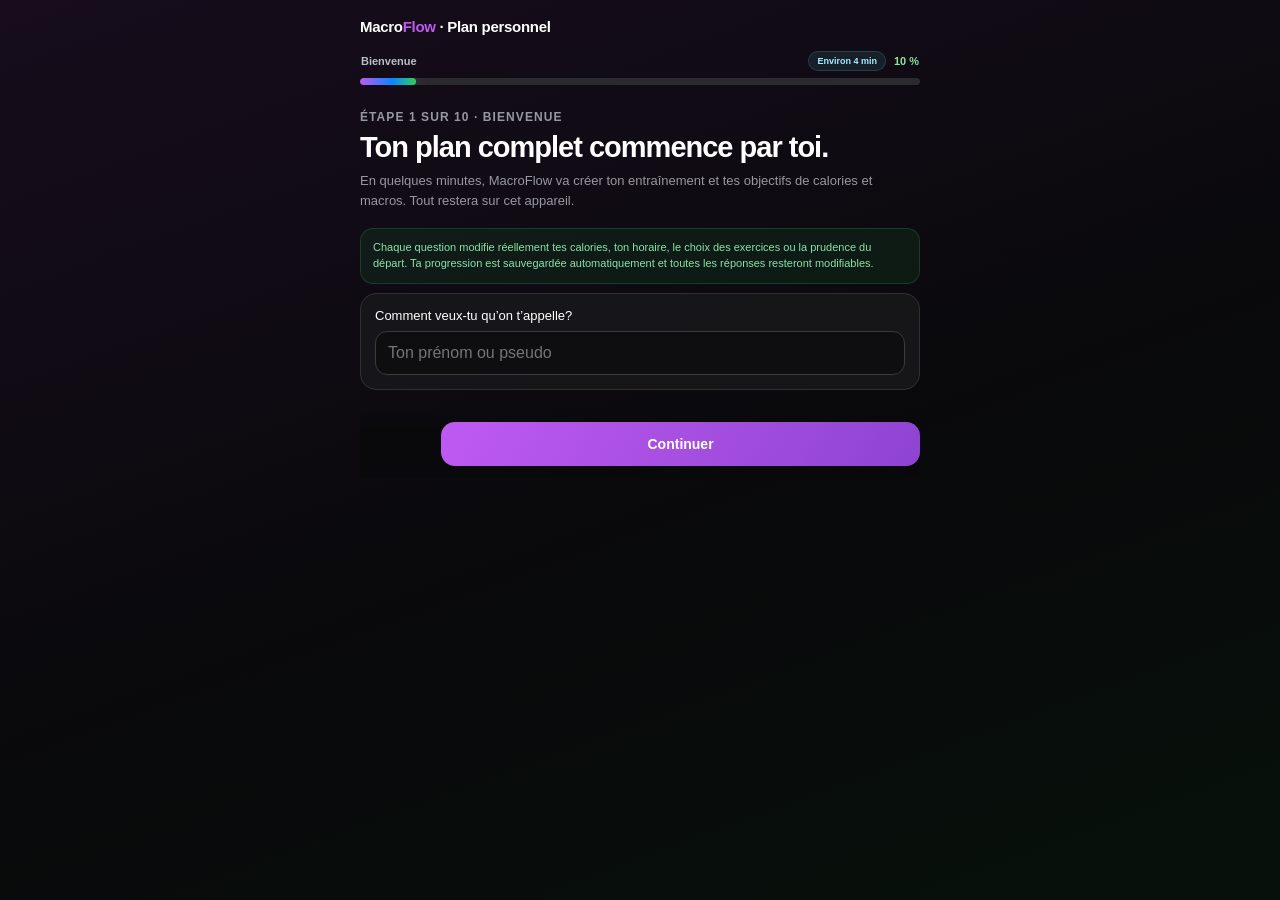
==== commit b52e03cb: "Add files via upload" ====
--- a/index.html
+++ b/index.html
@@ -1,128 +1,1805 @@
 <!doctype html>
-<html lang="fr-CA">
+<html lang="fr">
 <head>
-<meta charset="utf-8" />
-<meta name="viewport" content="width=device-width,initial-scale=1,viewport-fit=cover" />
-<title>MacroFlow — Démo des masques musculaires</title>
-<style>
-:root{color-scheme:dark;--bg:#09090b;--card:#141318;--line:#2d2a33;--text:#f7f4fa;--muted:#aaa5b0;--purple:#bf5af2;--green:#30d158}
-*{box-sizing:border-box}body{margin:0;min-height:100vh;background:radial-gradient(circle at 50% -10%,rgba(191,90,242,.14),transparent 36%),var(--bg);font:14px/1.45 Inter,system-ui,-apple-system,BlinkMacSystemFont,"Segoe UI",sans-serif;color:var(--text)}
-main{width:min(1180px,100%);margin:auto;padding:24px}.hero{display:flex;justify-content:space-between;gap:20px;align-items:flex-end;margin-bottom:16px}.hero h1{font-size:clamp(24px,4vw,42px);line-height:1.05;margin:0 0 8px}.hero p{margin:0;color:var(--muted);max-width:720px}.badge{padding:8px 11px;border:1px solid rgba(48,209,88,.3);border-radius:999px;background:rgba(48,209,88,.08);color:#79e899;font-weight:800;white-space:nowrap}
-.grid{display:grid;grid-template-columns:minmax(0,1.65fr) minmax(290px,.75fr);gap:16px}.card{border:1px solid var(--line);border-radius:22px;background:linear-gradient(155deg,rgba(28,25,32,.96),rgba(15,14,18,.96));box-shadow:0 22px 70px rgba(0,0,0,.28)}
-.viewer{padding:14px}.stage{position:relative;overflow:hidden;border:1px solid #302d35;border-radius:17px;background:#0b0b0e;isolation:isolate;touch-action:manipulation}.stage img{display:block;width:100%;height:auto;user-select:none;-webkit-user-drag:none;filter:saturate(.55) contrast(1.07) brightness(.94)}.overlay{position:absolute;inset:0;background:var(--color,#ff453a);opacity:var(--opacity,0);mix-blend-mode:color;pointer-events:none;transition:opacity .28s ease,filter .2s ease;-webkit-mask-image:var(--mask);mask-image:var(--mask);-webkit-mask-size:100% 100%;mask-size:100% 100%;-webkit-mask-repeat:no-repeat;mask-repeat:no-repeat}.stage.debug .overlay.active{mix-blend-mode:screen;filter:drop-shadow(0 0 5px var(--color));opacity:.52!important}.stage:after{content:"Clique directement sur un muscle pour l’activer";position:absolute;left:50%;bottom:10px;transform:translateX(-50%);padding:6px 10px;border:1px solid rgba(255,255,255,.12);border-radius:99px;background:rgba(8,8,10,.76);font-size:10px;font-weight:800;color:#d2cdd6;white-space:nowrap;pointer-events:none}
-.legend{display:flex;justify-content:center;gap:14px;flex-wrap:wrap;margin-top:12px;color:var(--muted);font-size:11px}.legend span{display:flex;align-items:center;gap:6px}.legend i{width:9px;height:9px;border-radius:50%}
-.controls{padding:17px;display:flex;flex-direction:column;gap:16px}.controls h2{margin:0;font-size:18px}.section{padding-top:14px;border-top:1px solid var(--line)}.section:first-of-type{padding-top:0;border-top:0}.section-title{display:flex;justify-content:space-between;align-items:center;margin-bottom:9px}.section-title strong{font-size:12px}.section-title small{color:var(--muted)}
-.buttons,.muscles{display:flex;gap:7px;flex-wrap:wrap}.button,.muscle{appearance:none;border:1px solid #38343e;border-radius:999px;background:#1a181e;color:#c7c1ca;padding:8px 11px;font:inherit;font-size:11px;font-weight:800;cursor:pointer}.button:hover,.button.active,.muscle.active{border-color:rgba(191,90,242,.75);background:rgba(191,90,242,.15);color:white}.button.danger{border-color:rgba(255,69,58,.26)}
-.range-row{display:grid;grid-template-columns:1fr auto;gap:10px;align-items:center}.range-row input{width:100%;accent-color:var(--purple)}.range-value{min-width:64px;text-align:right;font-weight:900}.toggle{display:flex;align-items:center;justify-content:space-between;gap:12px}.toggle input{width:42px;height:24px;accent-color:var(--purple)}
-.score-list{display:grid;gap:6px}.score{display:grid;grid-template-columns:1fr auto;gap:8px;align-items:center;padding:8px 9px;border-radius:11px;background:#19171c}.score-name{display:flex;align-items:center;gap:7px}.dot{width:7px;height:7px;border-radius:50%;background:var(--c)}.score b{font-size:11px}.score small{color:var(--muted);font-size:9px}.notice{padding:11px 12px;border:1px solid rgba(100,210,255,.2);border-radius:14px;background:rgba(100,210,255,.06);color:#a9ddf7;font-size:10px}
-@media(max-width:860px){main{padding:14px}.hero{display:block}.badge{display:inline-block;margin-top:12px}.grid{grid-template-columns:1fr}.stage:after{font-size:8px}.controls{padding:14px}}
-@media(prefers-reduced-motion:reduce){.overlay{transition:none}}
+  <meta charset="utf-8" />
+  <meta name="viewport" content="width=device-width, initial-scale=1, viewport-fit=cover" />
+  <meta name="theme-color" content="#090909" />
+  <meta name="mobile-web-app-capable" content="yes" />
+  <meta name="apple-mobile-web-app-capable" content="yes" />
+  <meta name="apple-mobile-web-app-status-bar-style" content="black-translucent" />
+  <meta name="apple-mobile-web-app-title" content="MacroFlow" />
+  <meta name="description" content="Suivi local de nutrition et entraînement, sans abonnement." />
+  <link rel="manifest" href="manifest.webmanifest" />
+  <link rel="stylesheet" href="delight.css?v=342" />
+  <link rel="stylesheet" href="coach.css?v=342" />
+  <link rel="stylesheet" href="progress-v14.css?v=342" />
+  <link rel="stylesheet" href="onboarding-v15.css?v=342" />
+  <link rel="stylesheet" href="phase4-v31.css?v=342" />
+  <link rel="stylesheet" href="stabilisation-v34.css?v=342" />
+  <link rel="stylesheet" href="experience-v35-safe.css?v=350" />
+  <link rel="stylesheet" href="scanner-v16.css?v=342" />
+  <link rel="stylesheet" href="training-session-v16.css?v=342" />
+  <link rel="stylesheet" href="quick-add-v20.css?v=342" />
+  <link rel="stylesheet" href="gamification-v21.css?v=342" />
+  <link rel="stylesheet" href="muscle-recovery-v22.css?v=356" />
+  <link rel="stylesheet" href="daily-coach-v23.css?v=342" />
+  <link rel="stylesheet" href="exercise-technique-v24.css?v=342" />
+  <link rel="icon" type="image/png" sizes="192x192" href="icon-192.png?v=342" />
+  <link rel="apple-touch-icon" href="apple-touch-icon.png?v=342" />
+  
+  <style>:root{--bg:#090909;--surface:#0f0f0f;--card:#1c1c1e;--card2:#161618;--border:#2a2a2a;--text:#fff;--muted:#98989f;--purple:#bf5af2;--orange:#ff9f0a;--blue:#0a84ff;--green:#30d158;--red:#ff453a;--safe-bottom:env(safe-area-inset-bottom,0px)}
+*{box-sizing:border-box;-webkit-tap-highlight-color:transparent}html{background:var(--bg);color-scheme:dark}body{margin:0;background:var(--bg);color:var(--text);font-family:-apple-system,BlinkMacSystemFont,"SF Pro Display","Segoe UI",sans-serif;min-height:100vh}.app-shell{max-width:720px;margin:0 auto;min-height:100vh;padding-bottom:calc(96px + var(--safe-bottom))}.topbar{position:sticky;top:0;z-index:20;display:flex;justify-content:space-between;align-items:center;padding:calc(16px + env(safe-area-inset-top,0px)) 20px 14px;background:linear-gradient(180deg,rgba(9,9,9,.98),rgba(9,9,9,.84),transparent);backdrop-filter:blur(14px)}h1,h2,p{margin:0}.topbar h1{font-size:32px;letter-spacing:-1.2px}.eyebrow{font-size:12px;color:var(--muted);text-transform:uppercase;letter-spacing:.09em;font-weight:700}.level-pill{display:flex;gap:6px;align-items:center;background:rgba(191,90,242,.14);color:#d9a0fa;border:1px solid rgba(191,90,242,.28);border-radius:99px;padding:8px 12px;font-size:13px}.view{display:none;padding:8px 16px 28px}.view.active{display:block;animation:fade .22s ease}@keyframes fade{from{opacity:0;transform:translateY(5px)}to{opacity:1;transform:none}}.card{background:linear-gradient(145deg,var(--card),var(--card2));border:1px solid var(--border);border-radius:22px;box-shadow:0 10px 35px rgba(0,0,0,.25)}.score-card{display:flex;align-items:center;gap:18px;padding:20px}.score-ring{width:108px;height:108px;border-radius:50%;display:grid;place-items:center;background:conic-gradient(var(--purple) 0deg,#29292c 0deg);flex:0 0 auto}.score-ring:before{content:"";position:absolute}.score-ring>div{width:82px;height:82px;border-radius:50%;background:#131315;display:flex;flex-direction:column;align-items:center;justify-content:center}.score-ring strong{font-size:30px}.score-ring span{font-size:11px;color:var(--muted)}.score-copy h2{font-size:21px;margin:5px 0 6px}.score-copy p{font-size:14px;line-height:1.35;color:var(--muted)}.section-head{display:flex;align-items:end;justify-content:space-between;margin:25px 3px 12px}.section-head h2{font-size:21px}.muted{font-size:13px;color:var(--muted)}.text-button{border:0;background:none;color:var(--purple);font-weight:700}.macro-grid{display:grid;grid-template-columns:1fr 1fr;gap:10px}.macro-card{padding:16px}.macro-head{display:flex;justify-content:space-between;align-items:center;margin-bottom:12px}.macro-name{font-size:13px;color:var(--muted)}.macro-value{font-weight:750;font-size:15px}.progress-track{height:8px;background:#2a2a2d;border-radius:99px;overflow:hidden}.progress-fill{height:100%;border-radius:inherit;transition:width .35s ease}.macro-sub{display:flex;justify-content:space-between;margin-top:8px;font-size:11px;color:var(--muted)}.quick-actions{display:grid;grid-template-columns:1.35fr 1fr;gap:10px;margin-top:12px}.primary-action,.secondary-action{min-height:76px;border:0;border-radius:20px;padding:14px;display:flex;align-items:center;gap:10px;text-align:left;color:white}.primary-action{background:linear-gradient(135deg,#a943e6,#6f36e8);box-shadow:0 10px 28px rgba(191,90,242,.22)}.secondary-action{background:#1c1c1e;border:1px solid var(--border)}.primary-action>span,.secondary-action>span{font-size:24px}.primary-action div,.secondary-action div{display:flex;flex-direction:column;gap:4px}.primary-action small,.secondary-action small{color:rgba(255,255,255,.66)}.meal-list{display:flex;flex-direction:column;gap:9px}.empty-state{text-align:center;padding:28px;color:var(--muted);border:1px dashed #303034;border-radius:20px}.meal-row{display:flex;align-items:center;gap:12px;padding:14px 15px;background:#171719;border:1px solid #262629;border-radius:18px}.meal-emoji{width:42px;height:42px;border-radius:14px;background:rgba(191,90,242,.12);display:grid;place-items:center;font-size:20px}.meal-info{min-width:0;flex:1}.meal-info b{display:block;white-space:nowrap;overflow:hidden;text-overflow:ellipsis}.meal-info small{color:var(--muted)}.meal-cals{text-align:right}.meal-cals b{display:block}.meal-cals small{color:var(--muted)}.delete-btn{border:0;background:none;color:#777;font-size:20px;padding:6px}.scan-hero{text-align:center;padding:28px 20px}.scan-icon{width:72px;height:72px;margin:0 auto 14px;border-radius:24px;display:grid;place-items:center;font-size:38px;background:rgba(191,90,242,.14);color:var(--purple)}.scan-hero h2{font-size:25px}.scan-hero p{color:var(--muted);font-size:14px;line-height:1.45;margin:8px auto 20px;max-width:420px}.camera-button,.gallery-button,.big-button{display:flex;align-items:center;justify-content:center;gap:8px;width:100%;border:0;border-radius:16px;padding:15px 18px;font-weight:750;font-size:16px}.camera-button,.big-button{background:linear-gradient(135deg,#a943e6,#7437ec);color:#fff}.gallery-button{margin-top:9px;background:#29292c;color:#fff}.camera-button input,.gallery-button input,.setting-row input{display:none}.scan-workspace{margin-top:14px}.photo-card{overflow:hidden;aspect-ratio:4/3}.photo-card img{width:100%;height:100%;object-fit:cover}.scan-workspace>.big-button{margin-top:12px}.status-box{margin-top:12px;border-radius:16px;padding:14px;background:#171719;border:1px solid var(--border);color:var(--muted);font-size:14px}.status-box.error{color:#ff8b84;border-color:rgba(255,69,58,.35);background:rgba(255,69,58,.09)}.prediction-list{display:flex;flex-direction:column;gap:8px}.prediction{display:flex;justify-content:space-between;align-items:center;padding:14px;border-radius:16px;background:#171719;border:1px solid #2b2b2f;color:white;text-align:left}.prediction:active{transform:scale(.99)}.confidence{color:var(--purple);font-weight:700}.form-card{margin-top:14px;padding:18px}.form-card h2{font-size:21px;margin-bottom:16px}.field{display:flex;flex-direction:column;gap:7px;margin-bottom:12px}.field label{font-size:12px;color:var(--muted);font-weight:650}.field input,.field select{width:100%;border:1px solid #303034;border-radius:14px;background:#111113;color:white;padding:13px 12px;font-size:16px;outline:none}.field input:focus,.field select:focus{border-color:var(--purple)}.field-row,.field-grid{display:grid;grid-template-columns:1fr 1fr;gap:10px}.form-note{font-size:12px;color:var(--muted);line-height:1.4;margin:1px 0 14px}.workout-banner{padding:20px;display:flex;align-items:center;justify-content:space-between}.workout-banner h2{margin:5px 0 7px}.workout-banner p{font-size:13px;color:var(--muted);max-width:380px}.dumbbell{font-size:42px}.workout-form{padding:18px;margin-top:12px}.stats-card{padding:20px}.stats-card h2{margin:5px 0 20px}.bar-chart{height:140px;display:flex;gap:7px;align-items:end}.bar-col{flex:1;text-align:center}.bar{width:100%;min-height:5px;border-radius:8px 8px 3px 3px;background:linear-gradient(180deg,#c46af1,#7437ec)}.bar-col small{display:block;margin-top:6px;color:var(--muted);font-size:10px}.stats-grid{display:grid;grid-template-columns:1fr 1fr;gap:10px;margin-top:12px}.mini-stat{padding:17px;display:grid;grid-template-columns:auto 1fr;column-gap:9px}.mini-stat span{font-size:24px;grid-row:1/3}.mini-stat strong{font-size:24px}.mini-stat small{color:var(--muted)}.settings-card{padding:6px 16px;margin-top:14px}.setting-row{width:100%;display:flex;justify-content:space-between;align-items:center;padding:17px 1px;border:0;border-bottom:1px solid #29292c;background:none;color:white;font-size:15px;text-align:left}.setting-row:last-child{border-bottom:0}.setting-row.danger{color:#ff7068}.privacy-card{margin-top:14px;padding:17px;display:flex;gap:12px}.privacy-card>span{font-size:26px}.privacy-card p{color:var(--muted);font-size:13px;margin-top:4px}.tabbar{position:fixed;left:50%;bottom:0;transform:translateX(-50%);z-index:50;width:min(720px,100%);display:grid;grid-template-columns:repeat(5,1fr);padding:9px 8px calc(7px + var(--safe-bottom));background:rgba(18,18,20,.93);border-top:1px solid #303034;backdrop-filter:blur(22px)}.tab{border:0;background:none;color:#74747a;display:flex;flex-direction:column;align-items:center;gap:3px;padding:4px 2px}.tab span{font-size:21px;line-height:1}.tab small{font-size:10px}.tab.active{color:var(--purple)}.toast{position:fixed;z-index:100;left:50%;bottom:calc(92px + var(--safe-bottom));transform:translate(-50%,20px);opacity:0;pointer-events:none;background:#f4f4f4;color:#111;padding:11px 16px;border-radius:99px;font-size:13px;font-weight:700;transition:.25s}.toast.show{opacity:1;transform:translate(-50%,0)}.hidden{display:none!important}@media(min-width:650px){.view{padding-left:28px;padding-right:28px}.macro-grid{grid-template-columns:repeat(4,1fr)}}
 </style>
+  <style>
+    .food-search-card{margin-top:12px;padding:14px;background:#141416;border:1px solid #2b2b2f;border-radius:18px}
+    .food-search-card label{display:block;margin-bottom:8px;font-size:13px;font-weight:750;color:#d7d7dc}
+    .food-search-card input{width:100%;border:1px solid #343438;border-radius:14px;background:#0d0d0f;color:#fff;padding:13px 12px;font-size:16px;outline:none}
+    .food-search-card input:focus{border-color:var(--purple)}
+    .food-search-help{margin-top:7px;color:var(--muted);font-size:11px;line-height:1.35}
+    .food-search-results{display:flex;flex-direction:column;gap:7px;margin-top:10px}
+    .food-search-result{display:flex;align-items:center;justify-content:space-between;width:100%;padding:12px 13px;border:1px solid #303034;border-radius:14px;background:#1b1b1e;color:#fff;text-align:left}
+    .food-search-result small{color:var(--muted)}
+    .smart-scanner{padding:20px;margin-bottom:14px;border-color:rgba(191,90,242,.35)}
+    .smart-badge{display:inline-flex;align-items:center;gap:6px;padding:6px 9px;border-radius:99px;background:rgba(48,209,88,.12);color:#61df7f;font-size:11px;font-weight:800;text-transform:uppercase;letter-spacing:.05em}
+    .smart-scanner h2{font-size:24px;margin:10px 0 7px}.smart-lead{color:var(--muted);font-size:13px;line-height:1.45}
+    .smart-facts{display:grid;grid-template-columns:repeat(3,1fr);gap:7px;margin:15px 0}.smart-fact{padding:10px 7px;border-radius:13px;background:#121214;border:1px solid #29292d;text-align:center}.smart-fact b{display:block;font-size:13px}.smart-fact small{display:block;color:var(--muted);font-size:9px;margin-top:3px}
+    .smart-step{margin-top:15px;padding-top:15px;border-top:1px solid #2b2b2e}.smart-step-head{display:flex;align-items:center;gap:9px;margin-bottom:10px}.smart-step-head span{width:27px;height:27px;border-radius:9px;display:grid;place-items:center;background:var(--purple);font-size:12px;font-weight:900}.smart-step-head div{flex:1}.smart-step-head b{display:block;font-size:14px}.smart-step-head small{color:var(--muted);font-size:11px}
+    .smart-capture{display:flex;align-items:center;justify-content:center;gap:7px;width:100%;border:1px solid #35353a;border-radius:14px;background:#27272b;color:#fff;padding:13px;font-size:14px;font-weight:750}.smart-capture input{display:none}
+    .smart-top-stage{position:relative;overflow:hidden;margin-top:10px;border-radius:17px;background:#0b0b0c;aspect-ratio:4/3}.smart-top-stage img,.smart-top-stage canvas{position:absolute;inset:0;width:100%;height:100%;object-fit:contain}.smart-top-stage canvas{pointer-events:none}.plate-guide{position:absolute;left:50%;top:50%;transform:translate(-50%,-50%);border:3px dashed #30d158;border-radius:50%;box-shadow:0 0 0 999px rgba(0,0,0,.16);pointer-events:none}
+    .smart-slider{margin-top:10px}.smart-slider label{display:flex;justify-content:space-between;color:var(--muted);font-size:11px}.smart-slider input{width:100%;accent-color:var(--purple)}
+    .smart-calibration{display:grid;grid-template-columns:1fr 1fr;gap:9px}.smart-calibration .field{margin:0}.smart-calibration input{width:100%;border:1px solid #303034;border-radius:13px;background:#111113;color:#fff;padding:12px;font-size:16px}
+    .smart-angle-preview{width:100%;max-height:180px;object-fit:cover;border-radius:14px;margin-top:9px}.smart-honesty{margin-top:12px;padding:11px;border-radius:13px;background:rgba(255,159,10,.08);border:1px solid rgba(255,159,10,.22);color:#d8b16f;font-size:11px;line-height:1.45}
+    .smart-progress{height:5px;margin-top:9px;border-radius:99px;overflow:hidden;background:#303035}.smart-progress span{display:block;height:100%;border-radius:inherit;background:linear-gradient(90deg,#7437ec,#30d158);transition:width .2s}
+    .smart-results{margin-top:14px}.smart-overlay{display:block;width:100%;border-radius:18px;background:#111}.smart-total{display:flex;flex-direction:column;gap:4px;padding:15px;margin:10px 0;border-radius:16px;background:rgba(191,90,242,.12);border:1px solid rgba(191,90,242,.28)}.smart-total strong{font-size:23px}.smart-total span{font-size:12px;color:#c8c8ce}
+    .smart-ingredient-list{display:flex;flex-direction:column;gap:9px}.smart-ingredient{padding:13px;border:1px solid #303034;border-radius:16px;background:#151517}.smart-ingredient-head{display:flex;align-items:center;justify-content:space-between;gap:8px}.smart-ingredient-head b{display:flex;align-items:center;min-width:0}.smart-name{min-width:0;width:100%;border:0;background:transparent;color:#fff;font-size:15px;font-weight:750}.smart-confidence{padding:5px 7px;border-radius:99px;background:rgba(48,209,88,.12);color:#61df7f;font-size:10px;font-weight:800}.smart-confidence.low{background:rgba(255,159,10,.12);color:#ffb43a}.smart-fields{display:grid;grid-template-columns:1fr 1.3fr;align-items:center;gap:10px;margin-top:10px}.smart-fields label{position:relative;display:flex;align-items:center}.smart-fields input{width:100%;padding:10px 28px 10px 10px;border:1px solid #35353a;border-radius:12px;background:#0e0e10;color:#fff;font-size:16px}.smart-fields label small{position:absolute;right:9px;color:var(--muted)}.smart-fields>div{display:flex;flex-direction:column;align-items:flex-end}.smart-fields>div small{color:var(--muted);font-size:10px;margin-top:3px}.smart-remove{border:0;background:none;color:#ff7068;padding:9px 0 0;font-size:11px}.smart-warning{margin-top:8px;color:#d8b16f;font-size:10px;line-height:1.35}
+    .plate-picker{margin:15px 0 2px;padding:14px;border-radius:17px;background:#121214;border:1px solid #303034}.plate-picker-head{display:flex;align-items:center;justify-content:space-between;gap:10px;margin-bottom:10px}.plate-picker-head b{font-size:15px}.plate-picker-head button{border:0;border-radius:10px;background:rgba(191,90,242,.14);color:#d9a0fa;padding:8px 10px;font-weight:750}.plate-picker select{width:100%;border:1px solid #343438;border-radius:13px;background:#0d0d0f;color:#fff;padding:12px;font-size:15px}.plate-picker>small{display:block;margin-top:7px;color:var(--muted);font-size:10px}
+    .plate-suggestion{margin-top:9px;padding:11px;border-radius:14px;background:rgba(48,209,88,.08);border:1px solid rgba(48,209,88,.24)}.plate-suggestion>b{font-size:12px;color:#72e68d}.plate-suggestion>p{margin:3px 0 8px;color:var(--muted);font-size:10px}.plate-suggestion button{display:flex;justify-content:space-between;width:100%;margin-top:5px;padding:9px;border:1px solid #343438;border-radius:11px;background:#1d1d20;color:#fff}.plate-suggestion button small{color:#72e68d}
+    .plate-manager{margin-top:10px;padding-top:12px;border-top:1px solid #303034}.plate-manager-intro{color:var(--muted);font-size:11px;line-height:1.4;margin-bottom:11px}.plate-form-grid{display:grid;grid-template-columns:1fr 1fr;gap:8px}.plate-form-grid .field{margin:0}.plate-form-grid input,.plate-form-grid select{width:100%;border:1px solid #343438;border-radius:12px;background:#0d0d0f;color:#fff;padding:11px;font-size:15px}.plate-reference{margin-top:9px}.plate-reference img{display:block;width:100%;max-height:160px;object-fit:cover;border-radius:13px;margin-top:7px}.plate-profile-list{display:flex;flex-direction:column;gap:6px;margin-top:12px}.plate-profile-row{display:flex;align-items:center;justify-content:space-between;gap:8px;padding:10px;border:1px solid #2f2f33;border-radius:12px;background:#18181a}.plate-profile-row b,.plate-profile-row small{display:block}.plate-profile-row small{margin-top:3px;color:var(--muted);font-size:9px}.plate-profile-row button{border:0;background:none;color:#ff7068;font-size:20px}.plate-empty{color:var(--muted);font-size:11px;text-align:center;padding:8px}
+    .training-hero{padding:20px;margin-bottom:12px;background:linear-gradient(145deg,#201426,#121214)}.training-hero-top{display:flex;align-items:center;justify-content:space-between}.training-hero h2{font-size:25px;margin:5px 0}.training-hero p{color:var(--muted);font-size:12px;line-height:1.4}.training-badge{padding:6px 9px;border-radius:99px;background:rgba(48,209,88,.12);color:#67e389;font-size:10px;font-weight:800}.training-tabs{display:grid;grid-template-columns:repeat(3,1fr);gap:6px;margin:12px 0}.training-tab{border:1px solid #303034;border-radius:12px;background:#171719;color:var(--muted);padding:10px 5px;font-size:12px;font-weight:750}.training-tab.active{border-color:rgba(191,90,242,.5);background:rgba(191,90,242,.14);color:#e0a8fb}.training-panel{display:none}.training-panel.active{display:block}.training-card{padding:16px;margin-top:10px}.training-card h3{margin:0 0 12px;font-size:18px}.training-grid{display:grid;grid-template-columns:1fr 1fr;gap:9px}.training-grid label{display:flex;flex-direction:column;gap:6px;color:var(--muted);font-size:11px}.training-grid input,.training-grid select,.set-entry input{width:100%;border:1px solid #343438;border-radius:12px;background:#0e0e10;color:#fff;padding:11px;font-size:15px}.program-summary{margin-top:11px;padding:12px;border:1px solid #303034;border-radius:14px;background:#141416}.program-summary strong,.program-summary small{display:block}.program-summary small{margin-top:4px;color:var(--muted)}.day-list{display:flex;flex-direction:column;gap:8px}.day-card{padding:14px;border:1px solid #303034;border-radius:16px;background:#151517}.day-head{display:flex;justify-content:space-between;align-items:center;margin-bottom:9px}.day-head span{color:var(--purple);font-size:11px;font-weight:800}.exercise-line{display:flex;justify-content:space-between;gap:8px;padding:8px 0;border-top:1px solid #29292c}.exercise-line:first-of-type{border-top:0}.exercise-line b{font-size:13px}.exercise-line small{color:var(--muted);font-size:10px}.session-head{display:flex;justify-content:space-between;align-items:center;margin-bottom:12px}.session-clock{font-variant-numeric:tabular-nums;color:#dca4f7;font-weight:800}.exercise-session{padding:14px;margin-top:9px;border:1px solid #303034;border-radius:16px;background:#151517}.exercise-session-head{display:flex;justify-content:space-between;gap:8px}.exercise-session-head small{display:block;color:var(--muted);margin-top:3px}.load-tip{padding:6px 8px;border-radius:9px;background:rgba(10,132,255,.12);color:#65adff;font-size:9px;text-align:right}.previous-sets{margin:9px 0;color:var(--muted);font-size:10px}.set-entry{display:grid;grid-template-columns:1fr 1fr auto;gap:7px}.set-entry button{border:0;border-radius:11px;background:var(--purple);color:#fff;padding:0 13px;font-weight:900}.logged-set{display:flex;justify-content:space-between;margin-top:6px;padding:8px 10px;border-radius:10px;background:#202024;font-size:11px}.rest-timer{position:sticky;bottom:76px;z-index:45;display:flex;align-items:center;justify-content:space-between;margin-top:10px;padding:12px 14px;border-radius:15px;background:#eee;color:#111;box-shadow:0 8px 30px #000}.rest-timer strong{font-size:20px;font-variant-numeric:tabular-nums}.rest-timer button{border:0;border-radius:9px;background:#222;color:#fff;padding:8px 10px}.history-row{padding:12px;border-bottom:1px solid #29292c}.history-row:last-child{border:0}.history-row b,.history-row small{display:block}.history-row small{margin-top:4px;color:var(--muted)}.pr-grid{display:grid;grid-template-columns:1fr 1fr;gap:8px}.pr-card{padding:12px;border-radius:14px;background:#171719;border:1px solid #303034}.pr-card strong,.pr-card small{display:block}.pr-card strong{font-size:18px}.pr-card small{color:var(--muted);margin-top:3px}.training-alert{margin-top:10px;padding:11px;border-radius:13px;background:rgba(255,159,10,.09);border:1px solid rgba(255,159,10,.25);color:#e5b96b;font-size:11px;line-height:1.4}
+    .training-onboarding{position:fixed;inset:0;z-index:120;background:linear-gradient(160deg,#170d1d 0%,#09090b 55%,#07110b 100%);overflow:auto;padding:max(18px,env(safe-area-inset-top)) 16px max(28px,env(safe-area-inset-bottom))}.onboarding-shell{width:min(100%,560px);margin:0 auto}.onboarding-top{display:flex;align-items:center;justify-content:space-between;margin-bottom:16px}.onboarding-brand{font-size:15px;font-weight:900;letter-spacing:-.3px}.onboarding-brand span{color:var(--purple)}.onboarding-close{border:1px solid #39393d;border-radius:99px;background:#19191c;color:#fff;padding:8px 11px}.onboarding-progress{display:grid;grid-template-columns:repeat(10,1fr);gap:4px;margin:0 0 22px}.onboarding-progress span{height:4px;border-radius:99px;background:#303034}.onboarding-progress span.active{background:linear-gradient(90deg,var(--purple),#30d158)}.onboarding-step{display:none}.onboarding-step.active{display:block}.onboarding-step h2{font-size:29px;line-height:1.04;margin:7px 0 9px;letter-spacing:-1px}.onboarding-step>p{color:var(--muted);font-size:13px;line-height:1.5;margin:0 0 18px}.onboarding-question{padding:14px;margin:9px 0;border:1px solid #303034;border-radius:16px;background:rgba(24,24,27,.9)}.onboarding-question>label,.onboarding-question>strong{display:block;font-size:13px;margin-bottom:8px}.onboarding-question select,.onboarding-question input[type=text],.onboarding-question input[type=number]{width:100%;border:1px solid #3a3a3f;border-radius:12px;background:#0e0e10;color:#fff;padding:12px;font-size:16px}.question-help{display:block;margin:-2px 0 9px;color:var(--muted);font-size:10px;line-height:1.4}.choice-chips{display:flex;flex-wrap:wrap;gap:7px}.choice-chip{position:relative}.choice-chip input{position:absolute;opacity:0;pointer-events:none}.choice-chip span{display:block;padding:9px 11px;border:1px solid #3a3a3f;border-radius:12px;background:#111113;color:#b9b9c0;font-size:12px;font-weight:700}.choice-chip input:checked+span{border-color:#b45be1;background:rgba(191,90,242,.17);color:#f0cdfd}.choice-chip input:disabled+span{opacity:.35}.onboarding-actions{position:sticky;bottom:0;display:grid;grid-template-columns:auto 1fr;gap:8px;margin-top:20px;padding:12px 0;background:linear-gradient(0deg,#09090b 70%,transparent)}.onboarding-actions button{border:0;border-radius:14px;padding:14px;font-size:14px;font-weight:850}.onboarding-back{background:#252529;color:#fff}.onboarding-next{background:linear-gradient(120deg,var(--purple),#8e44d0);color:#fff}.onboarding-note{padding:11px 12px;border-radius:13px;background:rgba(48,209,88,.08);border:1px solid rgba(48,209,88,.2);color:#8ae4a1;font-size:11px;line-height:1.45}.onboarding-error{margin-top:9px;color:#ff766f;font-size:12px}.plan-explainer{display:grid;grid-template-columns:1fr 1fr;gap:8px;margin-top:10px}.plan-stat{padding:11px;border:1px solid #303034;border-radius:13px;background:#111113}.plan-stat strong,.plan-stat small{display:block}.plan-stat strong{font-size:15px}.plan-stat small{color:var(--muted);font-size:10px;margin-top:3px}.nutrition-preview{margin-top:10px;padding:14px;border:1px solid rgba(48,209,88,.28);border-radius:15px;background:linear-gradient(135deg,rgba(48,209,88,.1),rgba(191,90,242,.08))}.nutrition-preview>strong{display:block;margin:5px 0 6px;font-size:25px}.nutrition-preview>small{display:block;margin-top:5px;color:var(--muted);font-size:10px}.nutrition-macros{display:flex;flex-wrap:wrap;gap:6px}.nutrition-macros span{padding:6px 8px;border-radius:9px;background:#151518;color:#d8d8dc;font-size:11px;font-weight:800}.rationale-list{margin:9px 0 0;padding-left:18px;color:#c8c8cd;font-size:11px;line-height:1.5}.profile-line{display:flex;justify-content:space-between;gap:8px;align-items:center}.profile-line small{color:var(--muted)}.secondary-button{border:1px solid #3b3b40;border-radius:12px;background:#18181b;color:#fff;padding:10px 12px;font-weight:750}.volume-chips{display:flex;flex-wrap:wrap;gap:6px;margin-top:8px}.volume-chip{padding:6px 8px;border-radius:9px;background:#202024;color:#cfcfd4;font-size:10px}.evidence-note{margin-top:10px;color:var(--muted);font-size:10px;line-height:1.45}.set-rir-label{display:block;margin-top:7px;color:var(--muted);font-size:10px}.set-entry.with-rir{grid-template-columns:1fr 1fr .9fr auto}
+    .classic-divider{display:flex;align-items:center;gap:10px;margin:20px 2px;color:var(--muted);font-size:11px;text-transform:uppercase;letter-spacing:.08em}.classic-divider:before,.classic-divider:after{content:"";height:1px;flex:1;background:#2b2b2f}
+    @media(max-width:390px){.smart-facts{grid-template-columns:1fr}.smart-calibration,.plate-form-grid,.training-grid{grid-template-columns:1fr}.smart-fact{display:flex;justify-content:space-between;align-items:center}.smart-fact small{margin:0}.onboarding-step h2{font-size:26px}.set-entry.with-rir{grid-template-columns:1fr 1fr auto}.set-entry.with-rir .set-rir{grid-column:1/3}}
+  </style>
+  <style>
+    .backup-modal{position:fixed;inset:0;z-index:140;display:grid;place-items:end center;padding:16px;background:rgba(0,0,0,.72);backdrop-filter:blur(10px)}
+    .backup-dialog{width:min(100%,520px);padding:20px;border:1px solid #39393e;border-radius:24px;background:linear-gradient(150deg,#211427,#121214 58%);box-shadow:0 24px 70px rgba(0,0,0,.55)}
+    .backup-dialog h2{margin:6px 0 8px;font-size:24px;letter-spacing:-.6px}.backup-dialog>p{color:var(--muted);font-size:13px;line-height:1.5}
+    .backup-preview{display:grid;grid-template-columns:repeat(3,1fr);gap:8px;margin:16px 0}.backup-preview div{padding:13px 8px;border:1px solid #343438;border-radius:15px;background:#111113;text-align:center}.backup-preview strong,.backup-preview small{display:block}.backup-preview strong{font-size:21px}.backup-preview small{margin-top:3px;color:var(--muted);font-size:10px}
+    .backup-warning{padding:11px 12px;border-radius:13px;background:rgba(255,159,10,.09);border:1px solid rgba(255,159,10,.25);color:#e5b96b;font-size:11px;line-height:1.45}
+    .backup-status-card{margin-top:14px;padding:16px}.backup-status-head{display:flex;align-items:flex-start;justify-content:space-between;gap:12px}.backup-status-head h2{font-size:19px;margin:4px 0}.backup-status-head span{font-size:28px}.backup-status-card p{color:var(--muted);font-size:12px;line-height:1.45}.backup-status-actions{display:grid;grid-template-columns:1fr 1fr;gap:8px;margin-top:13px}.backup-status-actions button{border:1px solid #343438;border-radius:13px;background:#202024;color:#fff;padding:12px 8px;font-weight:750}.backup-status-actions button.primary{border:0;background:linear-gradient(135deg,#a943e6,#7437ec)}.backup-meta{display:flex;justify-content:space-between;gap:8px;margin-top:11px;padding-top:11px;border-top:1px solid #29292d;color:var(--muted);font-size:10px}.backup-meta strong{color:#fff}
+    .backup-actions{display:grid;grid-template-columns:1fr 1.4fr;gap:8px;margin-top:15px}.backup-actions button{border:0;border-radius:14px;padding:14px;font-weight:850;font-size:14px}.backup-cancel{background:#29292d;color:#fff}.backup-confirm{background:linear-gradient(120deg,var(--purple),#8e44d0);color:#fff}
+    @media(min-width:600px){.backup-modal{place-items:center}}
+  </style>
+  <style>
+    .adaptive-card{margin-top:12px;padding:18px}.adaptive-card h2{margin:5px 0 7px;font-size:21px}.adaptive-lead{color:var(--muted);font-size:12px;line-height:1.45;margin-bottom:14px}.weight-entry-form{display:grid;grid-template-columns:1fr 1fr auto;gap:8px}.weight-entry-form input,.checkin-grid select{width:100%;border:1px solid #343438;border-radius:12px;background:#0e0e10;color:#fff;padding:11px;font-size:15px}.weight-entry-form button{border:0;border-radius:12px;background:linear-gradient(135deg,#a943e6,#7437ec);color:#fff;padding:0 15px;font-weight:900}.weight-summary{display:grid;grid-template-columns:repeat(3,1fr);gap:7px;margin-top:12px}.weight-summary div{padding:11px 8px;border:1px solid #303034;border-radius:13px;background:#111113;text-align:center}.weight-summary strong,.weight-summary small{display:block}.weight-summary strong{font-size:17px}.weight-summary small{margin-top:3px;color:var(--muted);font-size:9px}.weight-sparkline{width:100%;height:82px;margin-top:10px;border-radius:13px;background:#111113}.weight-sparkline polyline{fill:none;stroke:#bf5af2;stroke-width:3;stroke-linecap:round;stroke-linejoin:round}.weight-sparkline circle{fill:#30d158}.weight-history{display:flex;flex-wrap:wrap;gap:6px;margin-top:9px}.weight-pill{display:flex;align-items:center;gap:5px;padding:6px 8px;border-radius:10px;background:#202024;color:#d8d8dc;font-size:10px}.weight-pill button{border:0;background:none;color:#ff766f;padding:0;font-size:13px}.checkin-grid{display:grid;grid-template-columns:1fr 1fr;gap:8px}.checkin-grid label{display:flex;flex-direction:column;gap:6px;color:var(--muted);font-size:10px}.recommendation{margin-top:12px;padding:14px;border:1px solid rgba(191,90,242,.35);border-radius:16px;background:linear-gradient(140deg,rgba(191,90,242,.13),rgba(48,209,88,.07))}.recommendation strong,.recommendation small{display:block}.recommendation strong{font-size:20px}.recommendation small{margin-top:5px;color:var(--muted);line-height:1.4}.recommendation-actions{display:grid;grid-template-columns:1fr 1.3fr;gap:7px;margin-top:12px}.recommendation-actions button{border:0;border-radius:12px;padding:11px;font-weight:850}.recommendation-dismiss{background:#29292d;color:#fff}.recommendation-apply{background:#30d158;color:#07120a}.adjustment-row{padding:10px 0;border-bottom:1px solid #29292c}.adjustment-row:last-child{border-bottom:0}.adjustment-row b,.adjustment-row small{display:block}.adjustment-row small{margin-top:3px;color:var(--muted);font-size:10px}
+    @media(max-width:390px){.weight-entry-form{grid-template-columns:1fr 1fr}.weight-entry-form button{grid-column:1/3;padding:12px}.checkin-grid{grid-template-columns:1fr}.weight-summary{grid-template-columns:1fr 1fr}.weight-summary div:last-child{grid-column:1/3}}
+  </style>
+  <title>MacroFlow v35 stable</title>
 </head>
 <body>
-<main>
-  <header class="hero">
-    <div><h1>Démo des masques musculaires</h1><p>L’image anatomique reste intacte. Chaque couleur utilise un masque PNG indépendant, aligné pixel par pixel. Aucun contour n’est visible dans le rendu normal.</p></div>
-    <span class="badge">App principale non modifiée</span>
-  </header>
-  <div class="grid">
-    <section class="card viewer">
-      <div class="stage" id="stage">
-        <img id="bodyImage" src="body.png" alt="Corps musculaire vu de face et de dos" width="1536" height="1024" />
+  <div class="app-shell">
+    <header class="topbar">
+      <div>
+        <div class="eyebrow" id="todayLabel">Aujourd’hui</div>
+        <h1>MacroFlow</h1>
       </div>
-      <div class="legend"><span><i style="background:#ff453a"></i>Très récente</span><span><i style="background:#ff9f0a"></i>Élevée</span><span><i style="background:#ffd60a"></i>Modérée</span><span><i style="background:#30d158"></i>Faible</span></div>
-    </section>
-    <aside class="card controls">
-      <h2>Simulation</h2>
-      <div class="section">
-        <div class="section-title"><strong>Séance simulée</strong><small>Un clic</small></div>
-        <div class="buttons">
-          <button class="button danger" data-preset="none">Effacer</button>
-          <button class="button" data-preset="chest">Poitrine</button>
-          <button class="button" data-preset="back">Dos</button>
-          <button class="button" data-preset="legs">Jambes</button>
-          <button class="button" data-preset="full">Full body</button>
+      <div class="level-pill"><span>⚡</span><b id="levelText">Niv. 1</b></div>
+    </header>
+
+    <main id="appMain">
+      <section class="view active" data-view="home">
+        <div class="score-card card">
+          <div class="score-ring" id="scoreRing"><div><strong id="scoreValue">0</strong><span>score</span></div></div>
+          <div class="score-copy">
+            <span class="eyebrow">Objectif du jour</span>
+            <h2 id="scoreTitle">Commence ta journée</h2>
+            <p id="scoreHint">Ajoute ton premier repas pour lancer ton suivi.</p>
+          </div>
         </div>
+
+        <section id="momentumCard" class="card momentum-card" aria-labelledby="momentumTitle">
+          <div class="momentum-head"><div><span class="eyebrow">Élan personnel</span><h2 id="momentumTitle">Tes actions utiles</h2></div><span id="momentumStreak" class="momentum-streak">0 jour</span></div>
+          <div class="momentum-level-row"><div><strong id="momentumLevel">Niveau 1 · Départ</strong><small id="momentumXpText">0 / 180 XP d’élan</small></div><span id="momentumMissionCount">0/2 missions</span></div>
+          <div class="momentum-level-track" aria-hidden="true"><span id="momentumLevelFill"></span></div>
+          <div id="momentumMissions" class="momentum-missions" aria-live="polite"></div>
+          <p id="momentumGraceNote" class="momentum-grace-note">Aucun point ne peut être perdu. Les jours de repos font partie du plan.</p>
+        </section>
+
+        <div id="todayTrainingCard" class="card today-training-card hidden">
+          <div class="today-training-head"><div><span id="todayTrainingEyebrow" class="eyebrow">Séance du jour</span><h2 id="todayTrainingTitle">Ton entraînement</h2></div><span id="todayTrainingIcon">🏋️</span></div>
+          <p id="todayTrainingDescription">MacroFlow prépare ton prochain entraînement.</p>
+          <div id="todayTrainingMeta" class="today-training-meta"></div>
+          <div class="today-training-action"><button id="todayTrainingActionBtn" type="button">Commencer</button><small id="todayTrainingHint">Les charges restent modifiables.</small></div>
+        </div>
+
+        <div class="section-head"><h2>Macros</h2><button type="button" class="text-button" data-open="settings">Modifier</button></div>
+        <div id="macroGrid" class="macro-grid"></div>
+
+        <div class="quick-actions">
+          <button type="button" class="primary-action" data-open="scan"><span>📷</span><div><b>Scanner un repas</b><small>Photo + IA locale</small></div></button>
+          <button type="button" class="secondary-action" id="manualAddBtn"><span>＋</span><div><b>Ajout express</b><small>Récents + recherche</small></div></button>
+        </div>
+
+        <section id="quickAddHub" class="card quick-add-hub" aria-labelledby="quickAddTitle">
+          <div class="quick-add-head"><div><span class="eyebrow">Deux pressions</span><h2 id="quickAddTitle">Ajouter sans tout recommencer</h2></div><span class="quick-local-badge">Local</span></div>
+          <p class="quick-add-lead">Répète un repas récent ou cherche un aliment. Tu confirmes la portion avant l’ajout.</p>
+          <label class="quick-search"><span>⌕</span><input id="quickAddSearch" type="search" autocomplete="off" enterkeyhint="search" placeholder="Rechercher poulet, riz, yogourt…" /></label>
+          <div id="quickAddSearchResults" class="quick-result-list hidden"></div>
+          <div class="quick-add-subhead"><b id="quickSuggestionTitle">Tes raccourcis</b><small id="quickSuggestionHint">Selon ton historique</small></div>
+          <div id="quickAddSuggestions" class="quick-suggestion-list" aria-live="polite"></div>
+          <div id="quickAddEditor" class="quick-editor hidden" aria-live="polite"></div>
+          <button id="quickAddManualBtn" class="quick-manual-link" type="button">Entrer les macros manuellement</button>
+        </section>
+
+        <div class="section-head"><h2>Repas</h2><span class="muted" id="mealCount">0 aliment</span></div>
+        <div id="mealList" class="meal-list"></div>
+      </section>
+
+      <section class="view" data-view="scan">
+        <div id="smartScanner" class="card smart-scanner scanner-simple">
+          <span class="smart-badge">● Analyse locale · photo privée</span>
+          <h2>Photographie ton repas.</h2>
+          <p class="smart-lead">MacroFlow reconnaît les aliments, réutilise tes portions pesées et te propose tes repas habituels sans recommencer.</p>
+
+          <div id="smartShortcuts" class="smart-shortcuts hidden"></div>
+
+          <div class="scan-journey" aria-label="Étapes du scan">
+            <span id="scanFlowStepPhoto" class="active"><b>1</b> Photo</span>
+            <span id="scanFlowStepAnalyze"><b>2</b> Analyse</span>
+            <span id="scanFlowStepReview"><b>3</b> Vérification</span>
+          </div>
+
+          <div class="scan-simple-tip"><span>◎</span><p><b>Pour un meilleur résultat</b><small>Prends l’assiette entière du dessus, avec une bonne lumière.</small></p></div>
+          <label class="scan-primary-capture"><input id="smartTopInput" type="file" accept="image/*" capture="environment"><span>📷</span><div><b>Photographier mon repas</b><small>Ouvrir la caméra</small></div></label>
+          <label class="scan-gallery-capture"><input id="smartGalleryInput" type="file" accept="image/*">Choisir une photo existante</label>
+
+          <div id="smartTopStage" class="smart-top-stage scan-main-preview hidden">
+            <img id="smartTopImage" alt="Photo principale de l’assiette">
+            <canvas id="smartOverlayCanvas" aria-label="Zones alimentaires détectées"></canvas>
+            <div id="plateGuide" class="plate-guide"></div>
+          </div>
+          <div id="smartPhotoReady" class="scan-photo-ready hidden"><span>✓</span><div><b>Photo prête</b><small>Vérifie que l’assiette entière est visible, puis lance l’analyse.</small></div></div>
+
+          <div class="plate-picker scan-plate-quick">
+            <div class="plate-picker-head"><b>Assiette utilisée</b><button id="plateManagerToggle" type="button">Gérer mes assiettes</button></div>
+            <select id="plateProfileSelect" aria-label="Assiette utilisée"><option value="">Assiette standard · 27 cm</option></select>
+            <small id="activePlateHint">L’estimation utilise une assiette standard de 27 cm.</small>
+            <div id="plateSuggestion" class="plate-suggestion hidden"></div>
+          </div>
+
+          <button id="smartAnalyzeBtn" class="big-button scan-analyze-button" type="button" disabled>Analyser mon repas</button>
+          <div id="smartStatus" class="status-box hidden"></div>
+
+          <div id="smartResults" class="smart-results hidden">
+            <canvas id="smartOverlayCanvasResult" class="hidden"></canvas>
+            <div id="smartTotal" class="smart-total"></div>
+            <div id="smartConfidenceSummary" class="smart-confidence-summary"></div>
+            <div class="scan-review-note"><b>Vérifie avant d’ajouter</b><small>Pour un nouvel aliment, inscris le poids de la balance puis touche « Vérifier cette portion pesée » une seule fois.</small></div>
+            <div id="smartIngredientList" class="smart-ingredient-list"></div>
+            <div class="smart-finish-actions"><button id="smartSaveRecipeBtn" class="smart-secondary" type="button">Enregistrer comme recette</button><button id="smartSaveHabitBtn" class="smart-secondary" type="button">Enregistrer comme repas habituel</button></div>
+            <button id="smartAddAllBtn" class="big-button" type="button" style="margin-top:12px">Ajouter ce repas au journal</button>
+          </div>
+
+          <details id="smartAdvancedOptions" class="scanner-advanced">
+            <summary><span>Options avancées</span><small>Contour, mesure précise, deuxième photo et assiettes</small></summary>
+            <div class="scanner-advanced-content">
+              <div class="smart-facts">
+                <div class="smart-fact"><b>100 % local</b><small>aucune photo envoyée</small></div>
+                <div class="smart-fact"><b>~55 Mo</b><small>première activation</small></div>
+                <div class="smart-fact"><b>Corrigeable</b><small>grammes et ingrédients</small></div>
+              </div>
+
+              <div class="smart-step">
+                <div class="smart-step-head"><span>1</span><div><b>Contour de l’assiette</b><small>Ajuste seulement si le cercle vert est clairement trop grand ou trop petit.</small></div></div>
+                <div class="smart-slider"><label for="plateImagePercent"><span>Largeur du contour</span><b id="plateImagePercentValue">82%</b></label><input id="plateImagePercent" type="range" min="50" max="98" step="1" value="82"></div>
+              </div>
+
+              <div class="smart-step">
+                <div class="smart-step-head"><span>2</span><div><b>Mesure manuelle</b><small>Utilisée seulement si aucune assiette enregistrée n’est sélectionnée.</small></div></div>
+                <div class="smart-calibration"><div class="field"><label for="plateDiameterCm">Diamètre de l’assiette (cm)</label><input id="plateDiameterCm" type="text" pattern="[0-9]+([.,][0-9]+)?" min="10" max="50" step="0.5" inputmode="decimal" value="27"></div><div class="field"><label for="plateReferenceHint">Repère pratique</label><input id="plateReferenceHint" value="Standard ≈ 27 cm" readonly></div></div>
+              </div>
+
+              <div class="smart-step">
+                <div class="smart-step-head"><span>3</span><div><b>Deuxième vue facultative</b><small>Une photo à 45° peut améliorer la hauteur des aliments empilés.</small></div></div>
+                <label class="smart-capture"><input id="smartAngleInput" type="file" accept="image/*" capture="environment">＋ Ajouter une photo à 45°</label>
+                <img id="smartAnglePreview" class="smart-angle-preview hidden" alt="Deuxième vue du repas">
+              </div>
+
+              <div class="plate-picker scanner-plate-manager">
+                <div class="plate-picker-head"><b>Enregistrer une assiette</b></div>
+                <div id="plateManager" class="plate-manager hidden">
+                  <p class="plate-manager-intro">Enregistre une assiette une seule fois. La photo vide sert à reconnaître son rebord; elle n’est pas conservée.</p>
+                  <div class="plate-form-grid">
+                    <div class="field"><label for="plateName">Nom</label><input id="plateName" placeholder="Ex. Grande blanche"></div>
+                    <div class="field"><label for="plateShape">Forme</label><select id="plateShape"><option value="round">Ronde</option><option value="oval">Ovale</option><option value="rectangle">Rectangulaire</option><option value="bowl">Bol</option></select></div>
+                    <div class="field"><label id="plateWidthLabel" for="plateWidthCm">Diamètre / ouverture (cm)</label><input id="plateWidthCm" type="text" pattern="[0-9]+([.,][0-9]+)?" inputmode="decimal" min="8" max="60" step="0.5" value="27"></div>
+                    <div id="plateHeightField" class="field hidden"><label for="plateHeightCm">Longueur (cm)</label><input id="plateHeightCm" type="text" pattern="[0-9]+([.,][0-9]+)?" inputmode="decimal" min="8" max="60" step="0.5" value="20"></div>
+                    <div id="plateDepthField" class="field hidden"><label for="plateDepthCm">Profondeur du bol (cm)</label><input id="plateDepthCm" type="text" pattern="[0-9]+([.,][0-9]+)?" inputmode="decimal" min="0" max="30" step="0.5" value="5"></div>
+                  </div>
+                  <label class="smart-capture plate-reference"><input id="plateReferenceInput" type="file" accept="image/*" capture="environment">📷 Photo de l’assiette vide</label>
+                  <img id="plateReferencePreview" class="smart-angle-preview hidden" alt="Photo de référence de l’assiette">
+                  <button id="savePlateProfileBtn" class="big-button" type="button" style="margin-top:9px">Enregistrer cette assiette</button>
+                  <div id="plateProfileList" class="plate-profile-list"></div>
+                </div>
+              </div>
+
+              <p class="smart-honesty">Une photo ne révèle pas l’huile absorbée, les sauces cachées ni la recette exacte. MacroFlow ne présente une portion comme vérifiée que lorsqu’elle vient d’un poids que tu as confirmé.</p>
+            </div>
+          </details>
+        </div>
+
+        <details id="classicScannerFallback" class="scanner-fallback">
+          <summary><span>Le scanner principal ne fonctionne pas?</span><small>Ouvrir le scanner classique</small></summary>
+          <div class="scan-fallback-content">
+        <div class="scan-hero card">
+          <span class="scan-icon">⌁</span>
+          <h2>Scanne ton assiette</h2>
+          <p>L’image est analysée sur ton appareil. Tu confirmes ensuite l’aliment et la portion.</p>
+          <label class="camera-button">
+            <input id="photoInput" type="file" accept="image/*" capture="environment" />
+            <span>📷</span> Prendre une photo
+          </label>
+          <label class="gallery-button">
+            <input id="galleryInput" type="file" accept="image/*" />
+            Choisir dans Photos
+          </label>
+        </div>
+
+        <div id="scanWorkspace" class="scan-workspace hidden">
+          <div class="photo-card card"><img id="photoPreview" alt="Repas à analyser" /></div>
+          <button type="button" class="big-button" id="analyzeBtn">Analyser avec l’IA</button>
+          <div id="aiStatus" class="status-box hidden"></div>
+          <div id="predictionArea" class="hidden">
+            <div class="section-head"><h2>Résultats</h2><span class="muted">Choisis le bon</span></div>
+            <div id="predictionList" class="prediction-list"></div>
+            <div class="food-search-card">
+              <label for="foodSearch">Pas dans les résultats? Recherche l’aliment</label>
+              <input id="foodSearch" type="search" autocomplete="off" placeholder="Ex. poulet, riz, yogourt, pizza…" />
+              <p class="food-search-help">Recherche locale parmi 2023 plats reconnus et les aliments courants de MacroFlow.</p>
+              <div id="foodSearchResults" class="food-search-results hidden"></div>
+            </div>
+          </div>
+        </div>
+          </div>
+        </details>
+
+        <div id="foodFormCard" class="card form-card hidden">
+          <h2>Confirmer le repas</h2>
+          <div class="field"><label for="foodName">Aliment</label><input id="foodName" autocomplete="off" /></div>
+          <div class="field-row">
+            <div class="field"><label for="foodGrams">Portion (g)</label><input id="foodGrams" type="text" inputmode="decimal" pattern="[0-9]+([.,][0-9]+)?" value="100" min="1" /></div>
+            <div class="field"><label for="mealType">Moment</label><select id="mealType"><option value="breakfast">Déjeuner</option><option value="lunch">Dîner</option><option value="dinner">Souper</option><option value="snack">Collation</option></select></div>
+          </div>
+          <div class="field-grid">
+            <div class="field"><label for="foodCalories">Calories</label><input id="foodCalories" type="text" inputmode="decimal" pattern="[0-9]+([.,][0-9]+)?" /></div>
+            <div class="field"><label for="foodProtein">Protéines</label><input id="foodProtein" type="text" inputmode="decimal" pattern="[0-9]+([.,][0-9]+)?" /></div>
+            <div class="field"><label for="foodCarbs">Glucides</label><input id="foodCarbs" type="text" inputmode="decimal" pattern="[0-9]+([.,][0-9]+)?" /></div>
+            <div class="field"><label for="foodFat">Lipides</label><input id="foodFat" type="text" inputmode="decimal" pattern="[0-9]+([.,][0-9]+)?" /></div>
+          </div>
+          <p class="form-note">Les valeurs sont une estimation de départ. Tu peux tout corriger avant d’ajouter.</p>
+          <button type="button" class="big-button" id="saveFoodBtn">Ajouter au journal</button>
+        </div>
+      </section>
+
+      <section class="view" data-view="workout">
+        <div id="trainingOnboarding" class="training-onboarding hidden" aria-modal="true" role="dialog" aria-label="Création du profil et du programme">
+          <div class="onboarding-shell">
+            <div class="onboarding-top"><div class="onboarding-brand">Macro<span>Flow</span> · Plan personnel</div><button id="onboardingCloseBtn" class="onboarding-close hidden" type="button">Fermer</button></div>
+            <div class="onboarding-progress-meta"><span id="onboardingProgressLabel">Bienvenue</span><strong id="onboardingProgressPercent">10 %</strong></div>
+            <div id="onboardingProgress" class="onboarding-progress" role="progressbar" aria-label="Progression du questionnaire" aria-valuemin="1" aria-valuemax="10" aria-valuenow="1"><span id="onboardingProgressFill"></span></div>
+
+            <section class="onboarding-step" data-onboarding-step="0">
+              <span class="eyebrow">Étape 1 sur 10 · Bienvenue</span><h2>Ton plan complet commence par toi.</h2>
+              <p>En quelques minutes, MacroFlow va créer ton entraînement et tes objectifs de calories et macros. Tout restera sur cet appareil.</p>
+              <div class="onboarding-note">Chaque question modifie réellement tes calories, ton horaire, le choix des exercices ou la prudence du départ. Ta progression est sauvegardée automatiquement et toutes les réponses resteront modifiables.</div>
+              <div class="onboarding-question"><label for="localProfileName">Comment veux-tu qu’on t’appelle?</label><input id="localProfileName" type="text" maxlength="30" autocomplete="nickname" placeholder="Ton prénom ou pseudo"></div>
+            </section>
+
+            <section class="onboarding-step" data-onboarding-step="1">
+              <span class="eyebrow">Étape 2 sur 10 · Besoins énergétiques</span><h2>Ton point de départ physique.</h2>
+              <p>Ces mesures donnent seulement une première estimation des calories. MacroFlow la recalibrera ensuite avec l’évolution réelle de ton poids.</p>
+              <div class="onboarding-question"><label for="profileUnits">Quelles unités utilises-tu?</label><small class="question-help">Cela change seulement les champs affichés; les calculs restent identiques.</small><select id="profileUnits" data-card-select data-card-columns="2"><option value="metric" selected>kg et cm</option><option value="imperial">lb et pi/po</option></select></div>
+              <div class="training-grid"><label>Âge exact<small class="question-help">L’âge ajuste l’estimation énergétique et rend le départ plus prudent pour les moins de 18 ans.</small><input id="profileAge" type="number" inputmode="numeric" min="13" max="90" placeholder="Ex. 17"></label><label>Donnée utilisée par l’équation<small class="question-help">L’équation utilise une constante différente. Tu peux choisir l’estimation moyenne si tu préfères.</small><select id="profileSex" data-card-select><option value="" selected>Choisir…</option><option value="male">Masculin</option><option value="female">Féminin</option><option value="unspecified">Estimation moyenne</option></select></label></div>
+              <div id="metricMeasurements" class="training-grid measurement-grid"><label>Taille (cm)<input id="profileHeight" type="text" inputmode="decimal" pattern="[0-9]+([.,][0-9]+)?" min="120" max="230" step="0.5" placeholder="Ex. 185"></label><label>Poids actuel (kg)<input id="profileWeight" type="text" inputmode="decimal" pattern="[0-9]+([.,][0-9]+)?" min="30" max="300" step="0.1" placeholder="Ex. 77,0"></label></div>
+              <div id="imperialMeasurements" class="training-grid measurement-grid hidden"><label>Taille · pieds<input id="profileHeightFeet" type="text" inputmode="decimal" autocomplete="off" placeholder="Ex. 6 ou 6,1" aria-describedby="imperialHeightHelp"></label><label>Taille · pouces<input id="profileHeightInches" type="text" inputmode="decimal" pattern="[0-9]+([.,][0-9]+)?" min="0" max="11.9" step="0.5" placeholder="Ex. 1" aria-describedby="imperialHeightHelp"></label><label>Poids (lb)<input id="profileWeightLb" type="text" inputmode="decimal" pattern="[0-9]+([.,][0-9]+)?" min="66" max="661" step="0.1" placeholder="Ex. 169"></label></div><small id="imperialHeightHelp" class="question-help imperial-height-help hidden">Pour 6 pi 1 po : entre <b>6</b> dans pieds et <b>1</b> dans pouces. Tu peux aussi écrire <b>6,1</b> dans pieds et laisser pouces vide.</small>
+              <input id="profileWeightTrend" type="hidden" value="stable">
+              <div class="onboarding-question"><label for="profileDailyMovement">Pendant une journée normale, hors gym et sport, tu es plutôt…</label><small class="question-help">Cette réponse ajuste l’estimation des calories selon la marche, l’école, le travail et le temps passé assis.</small><select id="profileDailyMovement" data-card-select><option value="low">Souvent assis · peu de marche</option><option value="average" selected>Un mélange assis et actif</option><option value="high">Souvent debout ou en mouvement</option></select></div>
+            </section>
+
+            <section class="onboarding-step" data-onboarding-step="2">
+              <span class="eyebrow">Étape 3 sur 10 · Expérience réelle</span><h2>D’où est-ce que tu pars?</h2>
+              <p>Le nombre d’années ne suffit pas. La régularité récente et l’aisance technique déterminent surtout la prudence du départ.</p>
+              <div class="onboarding-question"><label for="trainingExperience">Depuis combien de temps t’entraînes-tu régulièrement?</label><small class="question-help">Cette réponse situe ton expérience générale, mais ne décide pas seule de ton niveau.</small><select id="trainingExperience" data-card-select><option value="0">Je commence ou je reprends</option><option value="3">Moins de 6 mois</option><option value="6">6 à 11 mois</option><option value="18" selected>1 à 2 ans</option><option value="36">2 à 4 ans</option><option value="60">Plus de 4 ans</option></select></div>
+              <div class="onboarding-question"><label for="trainingConsistency">Pendant les 8 dernières semaines, tu as fait en moyenne…</label><small class="question-help">Une reprise récente mérite moins de volume au départ, même après plusieurs années d’expérience.</small><select id="trainingConsistency" data-card-select><option value="starting">Presque aucune séance</option><option value="irregular">0–1 séance par semaine</option><option value="steady2">2 séances par semaine</option><option value="consistent3" selected>3 séances ou plus</option></select></div>
+              <div class="onboarding-question"><label for="trainingTechnique">Laquelle de ces phrases te décrit le mieux?</label><small class="question-help">MacroFlow s’en sert pour choisir la marge d’effort et la prudence des premières semaines.</small><select id="trainingTechnique" data-card-select><option value="learning">J’apprends encore plusieurs mouvements</option><option value="basic" selected>Je connais les mouvements, mais mon RIR reste approximatif</option><option value="confident">Je contrôle ma technique et j’estime bien mon RIR</option></select></div>
+            </section>
+
+            <section class="onboarding-step" data-onboarding-step="3">
+              <span class="eyebrow">Étape 4 sur 10 · Objectifs</span><h2>Qu’est-ce que tu veux vraiment obtenir?</h2>
+              <p>Ton objectif physique règle les calories; ton objectif d’entraînement règle le volume, les répétitions, le repos et l’ordre des exercices.</p>
+              <div class="onboarding-question"><label for="bodyGoal">Qu’est-ce qui doit surtout arriver à ton poids et à ton physique?</label><small class="question-help">Cette réponse règle uniquement le point de départ des calories et des macros.</small><select id="bodyGoal" data-card-select><option value="lean_bulk">Monter lentement pour favoriser le muscle</option><option value="recomp" selected>Rester près du même poids et améliorer ma composition</option><option value="fat_loss">Descendre lentement en protégeant le muscle</option><option value="maintain">Maintenir mon poids et mieux performer</option></select></div>
+              <div class="onboarding-question"><label for="trainingGoal">À l’entraînement, quelle progression compte le plus?</label><small class="question-help">Cela modifie les répétitions, les temps de repos et l’importance des exercices principaux.</small><select id="trainingGoal" data-card-select><option value="hypertrophy">Développer surtout mes muscles</option><option value="strength">Augmenter surtout ma force</option><option value="balanced" selected>Un mélange de force et de muscle</option><option value="general">Être en forme et en santé</option></select></div>
+              <div class="onboarding-question"><strong>Muscles prioritaires — maximum 2</strong><small class="question-help">Ils recevront plus d’attention, pas automatiquement un volume extrême.</small><div class="choice-chips">
+                <label class="choice-chip"><input name="trainingPriority" value="chest" type="checkbox"><span>Pectoraux</span></label><label class="choice-chip"><input name="trainingPriority" value="back" type="checkbox"><span>Dos</span></label><label class="choice-chip"><input name="trainingPriority" value="shoulders" type="checkbox"><span>Épaules</span></label><label class="choice-chip"><input name="trainingPriority" value="arms" type="checkbox"><span>Bras</span></label><label class="choice-chip"><input name="trainingPriority" value="quads" type="checkbox"><span>Quadriceps</span></label><label class="choice-chip"><input name="trainingPriority" value="glutes" type="checkbox"><span>Fessiers</span></label><label class="choice-chip"><input name="trainingPriority" value="hamstrings" type="checkbox"><span>Ischios</span></label><label class="choice-chip"><input name="trainingPriority" value="calves" type="checkbox"><span>Mollets</span></label>
+              </div></div>
+              <div class="onboarding-question exercise-picker" data-exercise-picker="focus"><strong>Exercices sur lesquels tu veux surtout progresser — maximum 2, facultatif</strong><small class="question-help">Ils seront favorisés et placés plus tôt dans la séance lorsqu’ils correspondent à ton matériel. Recherche n’importe quel exercice du catalogue.</small><label class="exercise-search"><span>Rechercher un exercice</span><input id="focusExerciseSearch" type="search" autocomplete="off" placeholder="Ex. bench, hack squat, lat pulldown…"></label><div id="focusExerciseSelected" class="exercise-selected" aria-live="polite"></div><div id="focusExerciseResults" class="exercise-results"></div></div>
+            </section>
+
+            <section class="onboarding-step" data-onboarding-step="4">
+              <span class="eyebrow">Étape 5 sur 10 · Horaire</span><h2>Un plan qui rentre dans ta vraie semaine.</h2>
+              <p>L’application choisira une structure et espacera les séances parmi les journées possibles.</p>
+              <div class="onboarding-question"><label for="trainingDays">Combien de séances peux-tu réellement maintenir chaque semaine?</label><small class="question-help">Ce nombre fixe la fréquence possible, mais MacroFlow choisira ensuite la structure et l’ordre des journées selon ton objectif, la récupération musculaire et tes autres activités.</small><select id="trainingDays" data-card-select data-card-columns="3"><option value="2">2 séances</option><option value="3">3 séances</option><option value="4" selected>4 séances</option><option value="5">5 séances</option><option value="6">6 séances</option></select></div>
+              <div class="onboarding-question"><strong>Quels jours sont normalement possibles?</strong><small class="question-help">Choisis tous les jours possibles; MacroFlow retiendra la combinaison qui espace le mieux tes séances.</small><div class="choice-chips">
+                <label class="choice-chip"><input name="trainingWeekday" value="1" type="checkbox" checked><span>Lun</span></label><label class="choice-chip"><input name="trainingWeekday" value="2" type="checkbox" checked><span>Mar</span></label><label class="choice-chip"><input name="trainingWeekday" value="3" type="checkbox" checked><span>Mer</span></label><label class="choice-chip"><input name="trainingWeekday" value="4" type="checkbox" checked><span>Jeu</span></label><label class="choice-chip"><input name="trainingWeekday" value="5" type="checkbox" checked><span>Ven</span></label><label class="choice-chip"><input name="trainingWeekday" value="6" type="checkbox"><span>Sam</span></label><label class="choice-chip"><input name="trainingWeekday" value="0" type="checkbox"><span>Dim</span></label>
+              </div></div>
+              <div class="onboarding-question"><label for="trainingMinutes">Combien de temps peux-tu consacrer à une séance normale?</label><small class="question-help">C’est une limite disponible, pas une durée à remplir. MacroFlow retirera d’abord les éléments moins importants si nécessaire, mais gardera une séance longue lorsqu’elle est réellement utile.</small><select id="trainingMinutes" data-card-select data-card-columns="3"><option value="30">30 min</option><option value="45">45 min</option><option value="60" selected>60 min</option><option value="75">1 h 15</option><option value="90">1 h 30</option><option value="105">1 h 45</option><option value="120">2 h</option><option value="150">2 h 30</option></select></div>
+              <div class="onboarding-question"><label for="trainingMaxConsecutive">Combien de jours de gym de suite te conviennent au maximum?</label><small class="question-help">Cela sert seulement à placer tes séances dans la semaine. Deux jours convient à la plupart des horaires.</small><select id="trainingMaxConsecutive" data-card-select data-card-columns="3"><option value="1">1 jour</option><option value="2" selected>2 jours</option><option value="3">3 jours</option></select></div>
+            </section>
+
+            <section class="onboarding-step" data-onboarding-step="5">
+              <span class="eyebrow">Étape 6 sur 10 · Activités</span><h2>Le gym n’est pas toute ta semaine.</h2>
+              <p>Course, sport, escalade et travail physique utilisent aussi ta capacité de récupération.</p>
+              <div class="onboarding-question"><label for="trainingActivityLoad">En plus du gym, combien de fatigue physique accumules-tu dans une semaine normale?</label><small class="question-help">Une charge élevée peut réduire légèrement le volume des muscles déjà très sollicités.</small><select id="trainingActivityLoad" data-card-select><option value="none" selected>Presque aucune autre activité</option><option value="light">1–2 activités plutôt faciles</option><option value="moderate">1–2 activités exigeantes</option><option value="high">3 activités exigeantes ou plus</option></select></div>
+              <div id="activityTypesQuestion" class="onboarding-question hidden"><strong>Quelles activités sollicitent ton corps?</strong><small class="question-help">Le type d’activité indique quels muscles risquent déjà d’être fatigués. Tu peux en choisir plusieurs.</small><div class="choice-chips"><label class="choice-chip"><input name="trainingActivityType" value="running" type="checkbox"><span>Course</span></label><label class="choice-chip"><input name="trainingActivityType" value="cycling" type="checkbox"><span>Vélo</span></label><label class="choice-chip"><input name="trainingActivityType" value="team" type="checkbox"><span>Sport d’équipe</span></label><label class="choice-chip"><input name="trainingActivityType" value="climbing" type="checkbox"><span>Escalade</span></label><label class="choice-chip"><input name="trainingActivityType" value="combat" type="checkbox"><span>Sport de combat</span></label><label class="choice-chip"><input name="trainingActivityType" value="physicalWork" type="checkbox"><span>Travail physique</span></label><label class="choice-chip"><input name="trainingActivityType" value="other" type="checkbox"><span>Autre</span></label></div></div>
+              <div id="activityDaysQuestion" class="onboarding-question hidden"><strong>Quels jours ces activités ont-elles généralement lieu? — facultatif</strong><small class="question-help">Ces jours permettent d’éviter, lorsque ton horaire le permet, une séance très exigeante pour les mêmes muscles juste avant ou le même jour. Laisse vide si ton horaire change toujours.</small><div class="choice-chips"><label class="choice-chip"><input name="trainingActivityDay" value="1" type="checkbox"><span>Lun</span></label><label class="choice-chip"><input name="trainingActivityDay" value="2" type="checkbox"><span>Mar</span></label><label class="choice-chip"><input name="trainingActivityDay" value="3" type="checkbox"><span>Mer</span></label><label class="choice-chip"><input name="trainingActivityDay" value="4" type="checkbox"><span>Jeu</span></label><label class="choice-chip"><input name="trainingActivityDay" value="5" type="checkbox"><span>Ven</span></label><label class="choice-chip"><input name="trainingActivityDay" value="6" type="checkbox"><span>Sam</span></label><label class="choice-chip"><input name="trainingActivityDay" value="0" type="checkbox"><span>Dim</span></label></div></div>
+            </section>
+
+            <section class="onboarding-step" data-onboarding-step="6">
+              <span class="eyebrow">Étape 7 sur 10 · Équipement</span><h2>Seulement les exercices que tu peux faire.</h2>
+              <p>Choisis un point de départ, puis corrige la liste si ton gym ou ton installation est différent.</p>
+              <div class="onboarding-question"><label for="trainingEquipmentPreset">Où t’entraînes-tu le plus souvent?</label><small class="question-help">Ce choix préremplit le matériel; vérifie ensuite chaque élément, car le générateur suivra cette liste exactement.</small><select id="trainingEquipmentPreset" data-card-select><option value="gym" selected>Gym commercial complet · à vérifier</option><option value="homebar">Maison · barre, rack et banc</option><option value="basic">Haltères et banc</option><option value="bodyweight">Poids du corps seulement</option><option value="custom">Je choisis tout moi-même</option></select></div>
+              <div class="onboarding-question"><strong>Quel équipement peux-tu réellement utiliser?</strong><small class="question-help">Règle stricte : si un élément n’est pas coché, aucun exercice qui l’exige ne peut entrer dans ton plan.</small><div class="choice-chips">
+                <label class="choice-chip"><input name="trainingEquipment" value="dumbbells" type="checkbox"><span>Haltères</span></label><label class="choice-chip"><input name="trainingEquipment" value="bench" type="checkbox"><span>Banc</span></label><label class="choice-chip"><input name="trainingEquipment" value="barbell" type="checkbox"><span>Barre</span></label><label class="choice-chip"><input name="trainingEquipment" value="rack" type="checkbox"><span>Rack</span></label><label class="choice-chip"><input name="trainingEquipment" value="cable" type="checkbox"><span>Poulies</span></label><label class="choice-chip"><input name="trainingEquipment" value="smith" type="checkbox"><span>Smith machine</span></label><label class="choice-chip"><input name="trainingEquipment" value="kettlebell" type="checkbox"><span>Kettlebells</span></label><label class="choice-chip"><input name="trainingEquipment" value="pullup" type="checkbox"><span>Barre à tractions</span></label><label class="choice-chip"><input name="trainingEquipment" value="dipstation" type="checkbox"><span>Barres à dips</span></label><label class="choice-chip"><input name="trainingEquipment" value="bands" type="checkbox"><span>Bandes</span></label>
+              </div><strong class="equipment-subtitle">Postes et machines disponibles</strong><small class="question-help">Coche seulement les postes présents. « Gym complet » les présélectionne, mais tu peux retirer ceux qui manquent.</small><div class="choice-chips equipment-machine-chips">
+                <label class="choice-chip"><input name="trainingEquipment" value="machine_legpress" type="checkbox"><span>Presse à cuisses</span></label><label class="choice-chip"><input name="trainingEquipment" value="machine_chestpress" type="checkbox"><span>Chest press</span></label><label class="choice-chip"><input name="trainingEquipment" value="machine_shoulderpress" type="checkbox"><span>Shoulder press</span></label><label class="choice-chip"><input name="trainingEquipment" value="machine_legcurl" type="checkbox"><span>Leg curl</span></label><label class="choice-chip"><input name="trainingEquipment" value="machine_legextension" type="checkbox"><span>Leg extension</span></label><label class="choice-chip"><input name="trainingEquipment" value="machine_calf" type="checkbox"><span>Machine à mollets</span></label><label class="choice-chip"><input name="trainingEquipment" value="machine_hacksquat" type="checkbox"><span>Hack squat</span></label><label class="choice-chip"><input name="trainingEquipment" value="machine_pendulum" type="checkbox"><span>Pendulum squat</span></label><label class="choice-chip"><input name="trainingEquipment" value="machine_beltsquat" type="checkbox"><span>Belt squat</span></label><label class="choice-chip"><input name="trainingEquipment" value="machine_tbar" type="checkbox"><span>T-bar row</span></label><label class="choice-chip"><input name="trainingEquipment" value="machine_row" type="checkbox"><span>Rowing machine</span></label><label class="choice-chip"><input name="trainingEquipment" value="machine_assisted" type="checkbox"><span>Tractions/dips assistés</span></label><label class="choice-chip"><input name="trainingEquipment" value="machine_pullover" type="checkbox"><span>Pullover machine</span></label><label class="choice-chip"><input name="trainingEquipment" value="backextension" type="checkbox"><span>Banc extension 45°</span></label><label class="choice-chip"><input name="trainingEquipment" value="machine_lateral" type="checkbox"><span>Machine élévations latérales</span></label><label class="choice-chip"><input name="trainingEquipment" value="machine_pecdeck" type="checkbox"><span>Pec deck</span></label><label class="choice-chip"><input name="trainingEquipment" value="machine_preacher" type="checkbox"><span>Curl pupitre machine</span></label>
+              </div></div>
+              <div class="onboarding-question"><label for="trainingLoadIncrement">Quelle est la plus petite hausse de charge que tu peux normalement faire?</label><small class="question-help">MacroFlow utilisera cet incrément seulement après avoir atteint le haut de la plage de répétitions. Si tu ne sais pas, garde automatique.</small><select id="trainingLoadIncrement" data-card-select data-card-columns="3"><option value="1">1 kg</option><option value="2">2 kg</option><option value="2.5" selected>Automatique · 2,5 kg</option><option value="5">5 kg</option></select></div>
+            </section>
+
+            <section class="onboarding-step" data-onboarding-step="7">
+              <span class="eyebrow">Étape 8 sur 10 · Préférences</span><h2>Un bon plan doit te donner envie de revenir.</h2>
+              <p>Les préférences ne remplacent pas un programme équilibré, mais elles aident MacroFlow à choisir entre plusieurs exercices efficaces.</p>
+              <div class="onboarding-question"><label for="trainingStyle">Quand plusieurs exercices conviennent, tu préfères…</label><small class="question-help">Ce choix départage les variantes compatibles avec ton matériel; il ne supprime pas un mouvement nécessaire.</small><select id="trainingStyle" data-card-select><option value="mixed" selected>Le meilleur mélange disponible</option><option value="free">Surtout les poids libres</option><option value="machines">Surtout les machines et poulies</option><option value="bodyweight">Surtout le poids du corps</option></select></div>
+              <div class="onboarding-question"><label for="trainingVariety">À quel point veux-tu répéter les mêmes exercices?</label><small class="question-help">Un programme stable facilite la comparaison des progrès; davantage de variété peut être plus motivant.</small><select id="trainingVariety" data-card-select><option value="stable">Très stable · presque toujours les mêmes</option><option value="balanced" selected>Stable avec quelques variantes</option><option value="varied">Plus varié d’une séance à l’autre</option></select></div>
+              <div class="onboarding-question exercise-picker" data-exercise-picker="likes"><strong>Exercices que tu aimerais retrouver dans ton plan — maximum 5, facultatif</strong><small class="question-help">Ils seront favorisés seulement s’ils correspondent au matériel, au mouvement prévu et à la durée de la séance.</small><label class="exercise-search"><span>Rechercher dans le catalogue complet</span><input id="likesExerciseSearch" type="search" autocomplete="off" placeholder="Ex. incline dumbbell press, leg curl…"></label><div id="likesExerciseSelected" class="exercise-selected" aria-live="polite"></div><div id="likesExerciseResults" class="exercise-results"></div></div>
+              <div class="onboarding-question exercise-picker" data-exercise-picker="dislikes"><strong>Exercices que tu ne veux pas dans ton plan — facultatif</strong><small class="question-help">MacroFlow choisira une autre variante du même mouvement. Pour une douleur, utilise plutôt l’étape Sécurité.</small><label class="exercise-search"><span>Rechercher un exercice à exclure</span><input id="dislikesExerciseSearch" type="search" autocomplete="off" placeholder="Ex. back squat, dips, deadlift…"></label><div id="dislikesExerciseSelected" class="exercise-selected" aria-live="polite"></div><div id="dislikesExerciseResults" class="exercise-results"></div></div>
+            </section>
+
+            <section class="onboarding-step" data-onboarding-step="8">
+              <span class="eyebrow">Étape 9 sur 10 · Récupération et sécurité</span><h2>La fatigue change le bon dosage.</h2>
+              <p>Ces réponses rendent le départ plus prudent si nécessaire. MacroFlow ne diagnostique jamais une blessure.</p>
+              <div class="onboarding-question"><label for="trainingRecovery">Avant ta prochaine séance du même muscle, tu te sens encore mal récupéré…</label><small class="question-help">Si cela arrive souvent, le volume accessoire commencera plus bas. « Rarement » n’augmente pas artificiellement le volume.</small><select id="trainingRecovery" data-card-select><option value="variable">Souvent ou de façon imprévisible</option><option value="normal" selected>Parfois, mais généralement ça va</option><option value="fast">Rarement</option></select></div>
+              <div class="onboarding-question"><label for="trainingSleep">Combien d’heures dors-tu la plupart des nuits?</label><small class="question-help">Un sommeil très court rend le départ plus conservateur; cette réponse ne remplace pas tes performances réelles.</small><select id="trainingSleep" data-card-select data-card-columns="2"><option value="under6">Moins de 6 h</option><option value="6to7">6 à 7 h</option><option value="7to9" selected>7 à 9 h</option><option value="over9">Plus de 9 h</option></select></div>
+              <div class="onboarding-question"><label for="trainingStress">Dans une semaine normale, ton stress est plutôt…</label><small class="question-help">Un stress élevé peut réduire légèrement les exercices accessoires au départ.</small><select id="trainingStress" data-card-select data-card-columns="3"><option value="low">Faible</option><option value="normal" selected>Modéré</option><option value="high">Élevé</option></select></div>
+              <div class="onboarding-question"><label for="trainingInjury">As-tu actuellement une douleur qui change ta façon de t’entraîner?</label><small class="question-help">MacroFlow peut exclure un type de mouvement connu, mais ne peut pas diagnostiquer une douleur.</small><select id="trainingInjury" data-card-select><option value="no" selected>Non</option><option value="managed">Oui · je sais quels mouvements éviter</option><option value="unsure">Oui · je ne sais pas encore quoi éviter</option></select></div>
+              <div id="trainingAvoidQuestion" class="onboarding-question hidden"><strong>Mouvements à éviter</strong><small class="question-help">Obligatoire si tu as choisi « mouvements connus à éviter ».</small><div class="choice-chips"><label class="choice-chip"><input name="trainingAvoid" value="knee" type="checkbox"><span>Squat / genou</span></label><label class="choice-chip"><input name="trainingAvoid" value="hinge" type="checkbox"><span>Charnière / deadlift</span></label><label class="choice-chip"><input name="trainingAvoid" value="horizontalPush" type="checkbox"><span>Press horizontal</span></label><label class="choice-chip"><input name="trainingAvoid" value="horizontalPull" type="checkbox"><span>Rowing</span></label><label class="choice-chip"><input name="trainingAvoid" value="verticalPush" type="checkbox"><span>Press vertical</span></label><label class="choice-chip"><input name="trainingAvoid" value="verticalPull" type="checkbox"><span>Tractions / tirage</span></label></div></div>
+            </section>
+
+            <section class="onboarding-step" data-onboarding-step="9">
+              <span class="eyebrow">Étape 10 sur 10 · Vérification</span><h2>Voici ce que MacroFlow a compris.</h2>
+              <p>Relis le résumé. Le programme et les macros seront créés ensemble sur l’appareil avec des règles transparentes, sans IA payante.</p>
+              <div id="onboardingReview" class="program-summary"></div>
+              <div class="review-edit-grid" aria-label="Modifier une partie du questionnaire"><button type="button" data-review-step="1">Mesures</button><button type="button" data-review-step="3">Objectifs</button><button type="button" data-review-step="4">Horaire</button><button type="button" data-review-step="6">Équipement</button><button type="button" data-review-step="7">Préférences</button><button type="button" data-review-step="8">Récupération</button></div>
+              <div class="onboarding-note" style="margin-top:10px">Le plan est un point de départ, pas une garantie ni un avis médical. La technique, la régularité, l’alimentation et la récupération restent déterminantes.</div>
+            </section>
+            <div id="onboardingError" class="onboarding-error hidden" role="alert"></div>
+            <div class="onboarding-actions"><button id="onboardingBackBtn" class="onboarding-back" type="button">Retour</button><button id="onboardingNextBtn" class="onboarding-next" type="button">Continuer</button></div>
+          </div>
+        </div>
+        <div id="planReadyModal" class="plan-ready-modal hidden" role="dialog" aria-modal="true" aria-label="Ton programme est prêt">
+          <div class="plan-ready-dialog">
+            <div class="plan-ready-icon" aria-hidden="true">✓</div>
+            <span class="eyebrow">Profil analysé · Plan local</span>
+            <h2>Ton programme est prêt.</h2>
+            <p id="planReadyLead">MacroFlow a relié ton horaire, ton matériel, tes préférences et ta récupération.</p>
+            <div id="planReadyStats" class="plan-ready-stats"></div>
+            <button id="planReadyBtn" type="button">Voir mon programme</button>
+          </div>
+        </div>
+        <div id="trainingApp">
+          <div class="card training-hero">
+            <div class="training-hero-top"><span class="eyebrow">MacroFlow Training</span><span class="training-badge">100 % local</span></div>
+            <h2 id="trainingHeroTitle">Construis ton programme</h2>
+            <p id="trainingHeroText">Programme adapté à ton niveau, tes jours disponibles et ta récupération. Aucune IA payante.</p>
+          </div>
+          <div class="training-tabs">
+            <button type="button" class="training-tab active" data-training-tab="program">Programme</button>
+            <button type="button" class="training-tab" data-training-tab="session">Séance</button>
+            <button type="button" class="training-tab" data-training-tab="recovery">Récup.</button>
+            <button type="button" class="training-tab" data-training-tab="history">Historique</button>
+          </div>
+
+          <div class="training-panel active" data-training-panel="program">
+            <div id="dailyCoachProgramCard" class="card training-card daily-coach-program-card hidden">
+              <div class="daily-coach-program-head"><div><span id="dailyCoachProgramEyebrow" class="eyebrow">Coach du jour</span><h3 id="dailyCoachProgramTitle">Décide avec tes données du jour</h3></div><span id="dailyCoachProgramIcon" aria-hidden="true">🧭</span></div>
+              <p id="dailyCoachProgramText">Le plan donne la structure; ce court bilan choisit la bonne dose sans réécrire ton programme.</p>
+              <div id="dailyCoachProgramMeta" class="daily-coach-program-meta"></div>
+              <button id="dailyCoachProgramBtn" class="big-button" type="button">Faire le bilan (≈ 45 s)</button>
+              <small class="daily-coach-program-note">La recommandation est expliquée et rien ne change sans ta confirmation.</small>
+            </div>
+            <div class="card training-card" id="trainingProfileCard">
+              <div class="profile-line"><div><h3 style="margin-bottom:3px">Ton plan personnel</h3><small id="trainingProfileDigest">Profil local</small></div><button id="editTrainingProfileBtn" class="secondary-button" type="button">Modifier</button></div>
+              <div id="programSummary" class="program-summary hidden"></div>
+            </div>
+            <div id="programDays" class="day-list" style="margin-top:10px"></div>
+          </div>
+
+          <div class="training-panel" data-training-panel="session">
+            <div id="noSessionCard" class="card training-card"><h3>Prêt pour la séance?</h3><p class="form-note">Choisis une journée de ton programme pour commencer.</p><div id="sessionDayChoices" class="day-list"></div></div>
+            <div id="activeSession" class="hidden">
+              <div class="card training-card session-dashboard">
+                <div class="session-head"><div><span class="eyebrow">Séance en cours</span><h3 id="activeSessionName">Jour 1</h3></div><span id="sessionClock" class="session-clock">00:00</span></div>
+                <div class="session-overall"><div><strong id="sessionOverallLabel">0 sur 0 séries</strong><small id="sessionExerciseLabel">Exercice 1</small></div><span id="sessionOverallPercent">0 %</span></div>
+                <div class="session-overall-track"><span id="sessionOverallFill"></span></div>
+                <div id="sessionExerciseNav" class="session-exercise-nav" aria-label="Exercices de la séance"></div>
+                <div id="trainingSessionNotice" class="session-notice hidden" role="status" aria-live="polite"></div>
+              </div>
+              <div id="sessionExercises"></div>
+              <div class="session-navigation"><button id="previousExerciseBtn" type="button">← Précédent</button><button id="nextExerciseBtn" type="button">Suivant →</button></div>
+              <button id="finishSessionBtn" class="big-button session-finish-button" type="button">Terminer et voir mon bilan</button>
+              <div id="restTimer" class="rest-timer hidden" role="timer" aria-live="polite"><div class="rest-timer-copy"><span>Repos</span><strong id="restTimerValue">01:30</strong></div><div class="rest-timer-actions"><button id="restMinusBtn" type="button">−15 s</button><button id="restPlusBtn" type="button">+30 s</button><button id="skipRestBtn" type="button">Passer</button></div></div>
+            </div>
+          </div>
+
+          <div class="training-panel" data-training-panel="recovery">
+            <div class="card training-card muscle-recovery-card">
+              <span class="eyebrow">Carte corporelle interactive</span>
+              <div class="muscle-recovery-heading">
+                <div><h3>Sollicitation musculaire estimée</h3><p>Les couleurs évoluent selon tes séries réellement enregistrées, le RIR et le temps écoulé.</p></div>
+                <span id="muscleRecoveryUpdated" class="muscle-recovery-updated">À jour</span>
+              </div>
+              <div id="muscleRecoveryOverview" class="muscle-recovery-overview" role="status" aria-live="polite"></div>
+              <div class="muscle-map-stage" id="muscleMapStage">
+                <img src="muscle-map-body-v22.png?v=356" alt="Silhouettes musculaires de face et de dos" width="1536" height="1024" />
+                <div id="muscleMapZones" class="muscle-map-zones"></div>
+                <span class="muscle-view-label muscle-view-front">Face</span><span class="muscle-view-label muscle-view-back">Dos</span>
+              </div>
+              <div class="muscle-recovery-legend" aria-label="Légende de sollicitation">
+                <span><i class="legend-red"></i>Très récente</span><span><i class="legend-orange"></i>Élevée</span><span><i class="legend-yellow"></i>Modérée</span><span><i class="legend-green"></i>Faible</span><span><i class="legend-neutral"></i>Aucune trace récente</span>
+              </div>
+              <div id="muscleRecoverySelector" class="muscle-recovery-selector" aria-label="Choisir un groupe musculaire"></div>
+              <div id="muscleRecoveryDetail" class="muscle-recovery-detail"></div>
+              <p class="muscle-recovery-disclaimer"><strong>Important :</strong> cette carte estime une sollicitation, pas la réparation biologique du muscle. Une douleur inhabituelle, une baisse nette de performance ou ton ressenti réel comptent davantage que la couleur.</p>
+            </div>
+            <div class="card training-card recovery-method-card">
+              <h3>Comment MacroFlow l’estime</h3>
+              <div class="recovery-method-grid"><div><strong>1</strong><span>Séries primaires et secondaires</span></div><div><strong>2</strong><span>Effort déclaré avec le RIR</span></div><div><strong>3</strong><span>Temps depuis chaque séance</span></div><div><strong>4</strong><span>Sommeil, stress et récupération déclarés</span></div></div>
+              <p class="form-note">La couleur diminue graduellement. Elle ne repose donc pas sur une règle rigide du genre « chaque muscle récupère exactement en 48 heures ».</p>
+            </div>
+          </div>
+
+          <div class="training-panel" data-training-panel="history">
+            <div class="card training-card"><span class="eyebrow">Données réelles du programme</span><h3 style="margin-top:6px">Bilan Training</h3><p class="form-note">MacroFlow compare les performances à effort semblable, la régularité des séries et ton état de récupération. Aucun changement ne sera appliqué sans confirmation.</p><div class="training-grid"><label>Récupération globale<select id="trainingReviewRecovery"><option value="1">Très mauvaise</option><option value="2">Mauvaise</option><option value="3" selected>Correcte</option><option value="4">Bonne</option><option value="5">Excellente</option></select></label><label>Courbatures habituelles<select id="trainingReviewSoreness"><option value="1">Presque aucune</option><option value="2">Légères</option><option value="3" selected>Normales</option><option value="4">Élevées</option><option value="5">Très élevées</option></select></label><label>Motivation à t’entraîner<select id="trainingReviewMotivation"><option value="1">Très basse</option><option value="2">Basse</option><option value="3" selected>Correcte</option><option value="4">Bonne</option><option value="5">Très bonne</option></select></label><label>Qualité du sommeil<select id="trainingReviewSleep"><option value="1">Très mauvaise</option><option value="2">Mauvaise</option><option value="3" selected>Correcte</option><option value="4">Bonne</option><option value="5">Excellente</option></select></label><label>Douleur inhabituelle<select id="trainingReviewPain"><option value="no" selected>Non</option><option value="managed">Oui, déjà évaluée et gérée</option><option value="unsure">Oui, inexpliquée</option></select></label></div><button id="analyzeTrainingBtn" class="big-button" type="button" style="margin-top:12px">Analyser mon entraînement</button><div id="trainingReviewStatus" class="evidence-note"></div><div id="trainingAdaptationRecommendation" class="recommendation hidden"></div></div>
+            <div class="card training-card"><h3>Historique des bilans</h3><div id="trainingReviewHistory"><p class="plate-empty">Aucun bilan pour le moment.</p></div></div>
+            <div class="card training-card"><h3>Records personnels</h3><div id="personalRecords" class="pr-grid"></div><div id="deloadAdvice" class="training-alert hidden"></div></div>
+            <div class="card training-card"><h3>Séances récentes</h3><div id="trainingHistory"></div></div>
+          </div>
+          <div id="sessionSummaryModal" class="session-summary-modal hidden" role="dialog" aria-modal="true" aria-labelledby="sessionSummaryTitle">
+            <div id="sessionSummaryDialog" class="session-summary-dialog">
+              <div class="session-summary-head"><div class="session-summary-icon" id="sessionSummaryIcon">✅</div><button id="sessionSummaryCloseBtn" class="session-summary-close" type="button">Fermer</button></div>
+              <h2 id="sessionSummaryTitle">Séance terminée</h2>
+              <p id="sessionSummaryLead" class="session-summary-lead"></p>
+              <div id="sessionSummaryGrid" class="session-summary-grid"></div>
+              <div id="sessionSummaryExercises" class="session-summary-exercises"></div>
+              <div class="session-summary-actions"><button id="sessionSummaryHistoryBtn" class="session-summary-history" type="button">Voir l’historique</button><button id="sessionSummaryDoneBtn" class="session-summary-done" type="button">Terminé</button></div>
+            </div>
+          </div>
+          <div id="replaceExerciseModal" class="session-sheet hidden" role="dialog" aria-modal="true" aria-labelledby="replaceExerciseTitle">
+            <div class="session-sheet-dialog">
+              <div class="session-sheet-handle"></div>
+              <span class="eyebrow">Même rôle dans la séance</span><h2 id="replaceExerciseTitle">Remplacer l’exercice</h2>
+              <p id="replaceExerciseLead">Choisis une variante compatible avec ton matériel.</p>
+              <input id="replaceExerciseSearch" class="session-sheet-search" type="search" autocomplete="off" placeholder="Rechercher une variante…">
+              <div id="replaceExerciseResults" class="replace-exercise-results"></div>
+              <button id="replaceExerciseCancelBtn" class="session-sheet-cancel" type="button">Annuler</button>
+            </div>
+          </div>
+          <div id="exerciseTechniqueModal" class="exercise-technique-modal hidden" role="dialog" aria-modal="true" aria-labelledby="exerciseTechniqueTitle">
+            <div id="exerciseTechniqueContent" class="exercise-technique-dialog"></div>
+          </div>
+          <div id="finishSessionModal" class="session-sheet hidden" role="dialog" aria-modal="true" aria-labelledby="finishSessionTitle">
+            <div class="session-sheet-dialog finish-session-dialog">
+              <div class="session-sheet-handle"></div>
+              <span class="finish-session-icon">⏳</span><h2 id="finishSessionTitle">Séance incomplète</h2>
+              <p id="finishSessionLead"></p>
+              <div id="finishSessionDetails" class="finish-session-details"></div>
+              <div class="finish-session-actions"><button id="continueSessionBtn" type="button">Continuer la séance</button><button id="confirmFinishSessionBtn" type="button">Terminer quand même</button></div>
+            </div>
+          </div>
+          <div id="dailyCoachModal" class="daily-coach-modal hidden" role="dialog" aria-modal="true" aria-labelledby="dailyCoachModalTitle">
+            <div class="daily-coach-dialog">
+              <div class="daily-coach-dialog-head"><div><span class="eyebrow">Décision du jour · environ 45 secondes</span><h2 id="dailyCoachModalTitle">Comment arrives-tu à la séance?</h2></div><button id="dailyCoachCloseBtn" type="button" aria-label="Fermer">✕</button></div>
+              <p class="daily-coach-lead">Réponds selon maintenant, pas selon ta semaine idéale. Ces signaux complètent tes performances; ils ne diagnostiquent rien.</p>
+              <div id="dailyCoachForm" class="daily-coach-form">
+                <label><span>Énergie maintenant</span><select id="dailyCoachEnergy"><option value="1">1 · Très basse</option><option value="2">2 · Basse</option><option value="3" selected>3 · Correcte</option><option value="4">4 · Bonne</option><option value="5">5 · Excellente</option></select></label>
+                <label><span>Qualité du sommeil</span><select id="dailyCoachSleep"><option value="1">1 · Très mauvaise</option><option value="2">2 · Mauvaise</option><option value="3" selected>3 · Correcte</option><option value="4">4 · Bonne</option><option value="5">5 · Excellente</option></select></label>
+                <label><span>Motivation à t’entraîner</span><select id="dailyCoachMotivation"><option value="1">1 · Très basse</option><option value="2">2 · Basse</option><option value="3" selected>3 · Correcte</option><option value="4">4 · Bonne</option><option value="5">5 · Très bonne</option></select></label>
+                <label><span>Courbatures ou raideur</span><select id="dailyCoachSoreness"><option value="1" selected>1 · Aucune ou presque</option><option value="2">2 · Légères</option><option value="3">3 · Modérées</option><option value="4">4 · Élevées</option><option value="5">5 · Très élevées</option></select></label>
+                <label><span>Zone surtout touchée</span><select id="dailyCoachSorenessArea"><option value="none" selected>Aucune zone précise</option><option value="upper">Haut du corps</option><option value="lower">Bas du corps</option><option value="whole">Tout le corps</option></select></label>
+                <label><span>Douleur inhabituelle</span><select id="dailyCoachPain"><option value="no" selected>Non</option><option value="managed">Oui · déjà évaluée et gérée</option><option value="unexplained">Oui · nouvelle ou inexpliquée</option></select></label>
+                <button id="dailyCoachAnalyzeBtn" class="daily-coach-analyze" type="button">Analyser la meilleure option</button>
+              </div>
+              <div id="dailyCoachResult" class="daily-coach-result hidden" role="status" aria-live="polite"></div>
+              <div id="dailyCoachActions" class="daily-coach-actions hidden"><button id="dailyCoachEditBtn" type="button">Modifier mes réponses</button><button id="dailyCoachConfirmBtn" type="button">Confirmer et commencer</button></div>
+            </div>
+          </div>
+        </div>
+
+        <div class="card workout-form hidden" aria-hidden="true">
+          <div class="field"><label for="exerciseName">Exercice</label><input id="exerciseName" placeholder="Ex. Bench press" /></div>
+          <div class="field-row"><div class="field"><label for="exerciseWeight">Poids (kg)</label><input id="exerciseWeight" type="text" inputmode="decimal" pattern="[0-9]+([.,][0-9]+)?" /></div><div class="field"><label for="exerciseReps">Répétitions</label><input id="exerciseReps" type="number" inputmode="numeric" /></div></div>
+          <button type="button" class="big-button" id="addSetBtn">Ajouter la série</button>
+        </div>
+        <div id="setList" class="meal-list hidden" aria-hidden="true"></div>
+      </section>
+
+      <section class="view" data-view="progress">
+        <div id="trainingProgressDashboard" class="v14-dashboard" aria-live="polite"></div>
+        <section id="momentumProgressPanel" class="card momentum-progress-panel" aria-labelledby="momentumProgressTitle">
+          <div class="momentum-progress-head"><div><span class="eyebrow">Progression d’élan</span><h2 id="momentumProgressTitle">Régularité, pas perfection</h2></div><strong id="momentumProgressLevel">Niv. 1</strong></div>
+          <p id="momentumProgressLead">Les points apparaissent seulement quand une vraie habitude est enregistrée.</p>
+          <div id="momentumPointSources" class="momentum-point-sources"></div>
+          <div class="momentum-badge-head"><b>Étapes débloquées</b><small id="momentumBadgeCount">0 obtenue</small></div>
+          <div id="momentumBadges" class="momentum-badges"></div>
+        </section>
+        <details class="card v19-support-disclosure">
+          <summary><span><b>Nutrition, poids et habitudes</b><small>Repas, pesées et bilan hebdomadaire</small></span><span class="v19-support-action">Ouvrir</span></summary>
+          <div class="v19-support-body">
+            <section class="stats-card v19-support-section"><span class="eyebrow">Cette semaine</span><h2 id="weeklyTitle">0 repas enregistrés</h2><div class="bar-chart" id="weekChart"></div></section>
+            <div class="stats-grid v19-support-stats">
+              <div class="mini-stat"><span>🔥</span><strong id="streakStat">0</strong><small>jours d’élan</small></div>
+              <div class="mini-stat"><span>⚡</span><strong id="xpStat">0</strong><small>XP d’élan</small></div>
+              <div class="mini-stat"><span>🏋️</span><strong id="setStat">0</strong><small>séries</small></div>
+              <div class="mini-stat"><span>🥗</span><strong id="mealStat">0</strong><small>repas</small></div>
+            </div>
+            <section class="adaptive-card v19-support-section">
+              <span class="eyebrow">Tendance réelle</span><h2>Suivi du poids</h2>
+              <p class="adaptive-lead">Idéalement le matin, dans des conditions semblables. Quatre mesures ou plus par semaine suffisent. MacroFlow utilise des moyennes; si la pesée devient stressante, tu peux mettre ce suivi sur pause.</p>
+              <div class="weight-entry-form"><input id="weightDate" type="date" aria-label="Date de la pesée"><input id="weightValue" type="text" inputmode="decimal" pattern="[0-9]+([.,][0-9]+)?" min="30" max="300" step="0.1" placeholder="Poids en kg" aria-label="Poids en kilogrammes"><button id="saveWeightBtn" type="button">Ajouter</button></div>
+              <div id="weightTrendSummary" class="weight-summary"></div>
+              <svg id="weightSparkline" class="weight-sparkline hidden" viewBox="0 0 300 82" preserveAspectRatio="none" aria-label="Évolution du poids"><polyline id="weightSparklineLine" points=""></polyline><g id="weightSparklineDots"></g></svg>
+              <div id="weightHistory" class="weight-history"></div>
+            </section>
+            <section class="adaptive-card v19-support-section">
+              <span class="eyebrow">Après deux semaines de données</span><h2>Bilan hebdomadaire</h2>
+              <p id="weeklyCheckinStatus" class="adaptive-lead">MacroFlow attend assez de pesées avant de recommander un changement.</p>
+              <div class="checkin-grid"><label>Énergie cette semaine<select id="checkinEnergy"><option value="1">Très basse</option><option value="2">Basse</option><option value="3" selected>Correcte</option><option value="4">Bonne</option><option value="5">Excellente</option></select></label><label>Faim habituelle<select id="checkinHunger"><option value="1">Très faible</option><option value="2">Faible</option><option value="3" selected>Normale</option><option value="4">Élevée</option><option value="5">Très élevée</option></select></label><label>Récupération des séances<select id="checkinRecovery"><option value="1">Très mauvaise</option><option value="2">Mauvaise</option><option value="3" selected>Correcte</option><option value="4">Bonne</option><option value="5">Excellente</option></select></label><label>Respect des objectifs<select id="checkinAdherence"><option value="high">Proche des objectifs 5–7 jours</option><option value="medium">Proche des objectifs 3–4 jours</option><option value="low">Trop irrégulier pour juger</option></select></label></div>
+              <button id="analyzeWeekBtn" class="big-button" type="button" style="margin-top:12px">Analyser ma semaine</button>
+              <div id="adaptiveRecommendation" class="recommendation hidden"></div>
+            </section>
+            <details class="v19-inline-history"><summary>Historique des bilans</summary><div id="adjustmentHistory"><p class="adaptive-lead">Aucun bilan pour le moment.</p></div></details>
+          </div>
+        </details>
+      </section>
+
+      <section class="view" data-view="settings">
+        <div class="card form-card">
+          <h2>Objectifs quotidiens</h2>
+          <div class="field-grid">
+            <div class="field"><label for="goalCalories">Calories</label><input id="goalCalories" type="text" inputmode="decimal" pattern="[0-9]+([.,][0-9]+)?" /></div>
+            <div class="field"><label for="goalProtein">Protéines (g)</label><input id="goalProtein" type="text" inputmode="decimal" pattern="[0-9]+([.,][0-9]+)?" /></div>
+            <div class="field"><label for="goalCarbs">Glucides (g)</label><input id="goalCarbs" type="text" inputmode="decimal" pattern="[0-9]+([.,][0-9]+)?" /></div>
+            <div class="field"><label for="goalFat">Lipides (g)</label><input id="goalFat" type="text" inputmode="decimal" pattern="[0-9]+([.,][0-9]+)?" /></div>
+          </div>
+          <div id="nutritionPlanHint" class="onboarding-note hidden" style="margin-bottom:12px"></div>
+          <button type="button" class="big-button" id="saveGoalsBtn">Enregistrer</button>
+        </div>
+        <section class="card backup-status-card" aria-labelledby="backupStatusTitle">
+          <div class="backup-status-head"><div><span class="eyebrow">Protection automatique</span><h2 id="backupStatusTitle">Tes données restent récupérables</h2></div><span>🛟</span></div>
+          <p>MacroFlow garde jusqu’à 5 points de récupération locaux. Un nouveau point est créé automatiquement lorsqu’il y a des changements importants, au maximum une fois par jour.</p>
+          <div class="backup-status-actions"><button id="createRecoveryBtn" class="primary" type="button">Créer un point</button><button id="restoreRecoveryBtn" type="button">Restaurer le dernier</button></div>
+          <div class="backup-meta"><span>Dernier point : <strong id="lastRecoveryLabel">aucun</strong></span><span><strong id="recoveryCountLabel">0</strong>/5 conservés</span></div>
+        </section>
+        <section class="card scanner-validation-card" aria-labelledby="scannerValidationTitle">
+          <div class="scanner-validation-head">
+            <div><span class="eyebrow">Bêta de précision</span><h2 id="scannerValidationTitle">Validation du scanner</h2></div>
+            <span class="scanner-validation-badge" id="scannerValidationBadge">0/20</span>
+          </div>
+          <p>Chaque fois que tu corriges une portion avec une balance puis que tu la vérifies, MacroFlow mesure automatiquement son erreur. L’objectif est 20 portions réelles avant la v1.0.</p>
+          <div class="scanner-validation-stats">
+            <div><strong id="scannerBenchmarkCount">0</strong><small>portions comparées</small></div>
+            <div><strong id="scannerBenchmarkMae">—</strong><small>erreur moyenne</small></div>
+            <div><strong id="scannerBenchmarkStatus">À commencer</strong><small>niveau actuel</small></div>
+          </div>
+          <div class="scanner-validation-actions">
+            <button id="exportScannerBenchmarkBtn" type="button">Exporter les résultats</button>
+            <button id="resetScannerBenchmarkBtn" type="button" class="danger-subtle">Réinitialiser</button>
+          </div>
+        </section>
+        <section class="card app-status-card" aria-labelledby="appStatusTitle">
+          <div><span class="eyebrow">État de l’application</span><h2 id="appStatusTitle">MacroFlow v35 stable</h2></div>
+          <div class="app-status-list">
+            <span><b>Démarrage</b><small>Accueil léger</small></span>
+            <span><b>Scanner local</b><small id="scannerModelState">Chargé seulement à l’ouverture</small></span>
+            <span><b>Données</b><small>Locales et exportables</small></span>
+          </div>
+        </section>
+        <div class="card settings-card">
+          <h2>Données</h2>
+          <button type="button" id="exportBtn" class="setting-row"><span>Exporter mon fichier MacroFlow</span><b>›</b></button>
+          <label class="setting-row"><span>Restaurer depuis un fichier</span><b>›</b><input id="importInput" type="file" accept=".mflow,application/json" /></label>
+          <button type="button" id="resetBtn" class="setting-row danger"><span>Effacer toutes les données</span><b>›</b></button>
+        </div>
+        <div class="card privacy-card"><span>🔒</span><div><b>Local et privé</b><p>Les repas, objectifs et entraînements restent dans Safari sur cet iPhone.</p></div></div>
+      </section>
+    </main>
+
+    <nav class="tabbar" aria-label="Navigation principale">
+      <button type="button" class="tab active" data-tab="home"><span>⌂</span><small>Accueil</small></button>
+      <button type="button" class="tab" data-tab="scan"><span>⌁</span><small>Scan</small></button>
+      <button type="button" class="tab" data-tab="workout"><span>🏋️</span><small>Training</small></button>
+      <button type="button" class="tab" data-tab="progress"><span>↗</span><small>Progrès</small></button>
+      <button type="button" class="tab" data-tab="settings"><span>⚙</span><small>Réglages</small></button>
+    </nav>
+  </div>
+  <div id="backupRestoreModal" class="backup-modal hidden" role="dialog" aria-modal="true" aria-labelledby="backupRestoreTitle">
+    <div class="backup-dialog">
+      <span class="eyebrow">Restauration locale</span>
+      <h2 id="backupRestoreTitle">Vérifie la sauvegarde</h2>
+      <p id="backupRestoreDescription">Voici ce qui sera remis sur cet appareil.</p>
+      <div class="backup-preview">
+        <div><strong id="backupMealCount">0</strong><small>repas</small></div>
+        <div><strong id="backupSessionCount">0</strong><small>séances</small></div>
+        <div><strong id="backupPlateCount">0</strong><small>assiettes</small></div>
       </div>
-      <div class="section">
-        <div class="section-title"><strong>Temps écoulé</strong><small>La couleur récupère</small></div>
-        <div class="range-row"><input id="hours" type="range" min="0" max="72" step="1" value="0" /><span id="hoursValue" class="range-value">0 h</span></div>
-      </div>
-      <div class="section">
-        <div class="section-title"><strong>Intensité visuelle</strong><small>Opacité seulement</small></div>
-        <div class="range-row"><input id="visual" type="range" min="35" max="100" step="1" value="72" /><span id="visualValue" class="range-value">72 %</span></div>
-      </div>
-      <div class="section">
-        <div class="section-title"><strong>Muscles individuels</strong><small>Activer/désactiver</small></div>
-        <div id="muscleButtons" class="muscles"></div>
-      </div>
-      <div class="section toggle"><div><strong>Mode vérification</strong><br><small style="color:var(--muted)">Rend les masques plus visibles pour juger le tracé</small></div><input id="debug" type="checkbox" /></div>
-      <div class="section"><div id="scoreList" class="score-list"></div></div>
-      <div class="notice">Cette page est une démo indépendante. Une fois le rendu validé, les mêmes fichiers de masque pourront être branchés sur le moteur de récupération de MacroFlow.</div>
-    </aside>
+      <div id="backupRestoreWarning" class="backup-warning">Les données locales actuelles seront remplacées. MacroFlow gardera une copie temporaire pour revenir en arrière si l’import échoue.</div>
+      <div class="backup-actions"><button id="backupCancelBtn" class="backup-cancel" type="button">Annuler</button><button id="backupConfirmBtn" class="backup-confirm" type="button">Restaurer</button></div>
+    </div>
   </div>
-</main>
-<script>
-const groups = {
-  chest:'Pectoraux', back:'Dos', shoulders:'Épaules', biceps:'Biceps', triceps:'Triceps', core:'Abdominaux', quads:'Quadriceps', glutes:'Fessiers', hamstrings:'Ischios', calves:'Mollets'
-};
-const initialPresets = {
-  none:{},
-  chest:{chest:.97,shoulders:.66,triceps:.66},
-  back:{back:.94,biceps:.70,shoulders:.58},
-  legs:{quads:.94,glutes:.72,hamstrings:.83,calves:.55},
-  full:{chest:.72,back:.72,shoulders:.68,biceps:.56,triceps:.56,core:.48,quads:.78,glutes:.62,hamstrings:.68,calves:.46}
-};
-const stage=document.getElementById('stage');
-const hours=document.getElementById('hours');
-const visual=document.getElementById('visual');
-let baseScores={};
-const overlays={};
-const maskCanvases={};
-
-function status(score){
-  if(score>=.62)return {color:'#ff453a',label:'Très récente'};
-  if(score>=.42)return {color:'#ff9f0a',label:'Élevée'};
-  if(score>=.24)return {color:'#ffd60a',label:'Modérée'};
-  if(score>=.10)return {color:'#30d158',label:'Faible'};
-  return {color:'#69666f',label:'Neutre'};
+
+  <div id="momentumCelebration" class="momentum-celebration hidden" role="dialog" aria-modal="true" aria-labelledby="momentumCelebrationTitle">
+    <div class="momentum-celebration-dialog">
+      <div id="momentumCelebrationIcon" class="momentum-celebration-icon">⚡</div>
+      <span class="eyebrow">Nouvelle étape</span>
+      <h2 id="momentumCelebrationTitle">Ton élan grandit</h2>
+      <p id="momentumCelebrationText">Une nouvelle habitude vient d’être débloquée.</p>
+      <button id="momentumCelebrationClose" type="button">Continuer</button>
+    </div>
+  </div>
+
+  <div id="toast" class="toast"></div>
+  <iframe id="aiEngine" title="Moteur IA alimentaire" hidden data-src="ai-engine.html"></iframe>
+  <script src="nutrition-engine-v30.js?v=342"></script>
+  <script>window.MACROFLOW_FOOD_LABELS=["__background__", "Chaudin", "Bambalouni", "Ghoriba", "Mango sticky rice", "Jianbing", "Aguachile", "Carrozza", "Miyan kuka", "Efo riro", "Ayam masak merah", "Chiffon pie", "/g/11b8_rxx4d", "Riso patate e cozze", "Bazin", "Black bottom pie", "Palóc soup", "Sailor sandwich", "Tuwo shinkafa", "Carne a la tampiqueña", "Pastel azteca", "Fujian red wine chicken", "Boeber", "Lady Baltimore cake", "Yam khai dao", "Texas Tommy", "Har cheong gai", "Kolokythopita", "Karydopita", "Rinflajš", "Hainanese curry rice", "Sonoran hot dog", "/g/11cfty6q3", "Afghani burger", "Teochew porridge", "Minestra di ceci", "Pastrami on rye", "Roast beef sandwich", "Chahan", "Ekuru", "Sciusceddu", "Breakfast burrito", "/g/11dyjj24g", "Sausage Stroganoff", "Roti jala", "Pirao", "Casatiello", "Khanom tan", "Muamba chicken", "Dobradinha", "Bruckfleisch", "Molote", "Spongata", "Funge", "/g/1212ghsj", "Köttbullar", "Ka'ak", "Papet vaudois", "/g/12148tdg", "Prosciutto di Norcia", "Malloreddus", "/g/1214g6v_", "Pannenkoek", "Dirty macaroni", "/g/12175t2y", "Garlic butter shrimp", "Fricasse", "Stracciatella", "/g/121b74wr", "Sartù", "Matelote", "Baodu", "Mattentaart", "Cartellate", "Gyeran-ppang", "Torta Pasqualina", "Caltaboș", "Khanom mo kaeng", "Suimono", "Dimlama", "Tavë Kosi", "/g/121p63r3", "/g/121slhcd", "Kalach", "Jambon persillé", "Pork Bones", "Pozharsky cutlet", "Roccocò", "Feijão de óleo de palma", "Calulu", "Bey's Soup", "/g/1226mnbh", "Thịt kho tàu", "Bon bon chicken", "Zoque", "Bint al-sahn", "Tempoyak", "Puran poli", "/g/122m40vc", "Chueo-tang", "Naem", "/g/122qyvy7", "/g/122rd60t", "Pizokel", "/g/122vxtxs", "Schiacciata", "Daheen", "Chapssal-tteok", "/g/123267k_", "Crescentina modenese", "Pansotti", "Fried eggplant", "Portuguese seafood rice", "Tripes à la mode de Caen", "/g/12353lp9", "Brenebon", "Gnocco fritto", "/g/12384pzv", "Tahu tek-tek", "Bibikkan", "Squid tongseng", "/g/12fgs6199", "Bundevara", "Sop saudara", "/g/155q8w2m", "Erbazzone", "Kisra", "Meat from tiblica", "/g/1hc0hhj4r", "Yufka", "Pisarei e faśö", "/g/1pznmr_ch", "Pampushka", "Makowiec", "Saleeg", "/m/0100fwt6", "Jókai bean soup", "Bookbinder soup", "Selat solo", "Kutsinta", "Sago soup", "Vinegret", "Shrimp and grits", "Sirop de Liège", "Woku", "Muhallebi", "Gepuk", "Fouée", "Octopus", "Koba", "Bò lúc lắc", "Squid lū'au", "Shrimp Louie", "Black pudding", "Cherry kebab", "Pitsi-pitsî", "Sabich salad", "Mie kocok", "Maraca pie", "Banga", "Baccalà alla lucana", "Nasi tumpang", "Gratin dauphinois", "Arroz chaufa", "Kuih", "Ayam goreng", "Chongos zamoranos", "/m/011c708", "Mămăligă", "Candied almonds", "Lasagne", "Pecel Lele", "Lettuce soup", "Acquacotta", "Pork blood soup", "/m/011sq8kg", "Buridda", "Maccu", "Turkey Devonshire", "Ginestrata", "Garmugia", "Meringue", "Peanut butter and jelly sandwich", "Couque de Dinant", "Omo tuo", "Thapthim krop", "Pie tee", "Sutarfeni", "Raclette", "Wotou", "Punugulu", "Succotash", "Chim chum", "Wachipa", "Boat noodles", "Tantuni", "Shab Deg", "Chả giò", "Ciabatta Bacon Cheeseburger", "Mie kangkung", "Tuwo masara", "Kokonte", "Akple", "/m/012vypzp", "Kwareżimal", "Bento", "Osechi", "Okonomiyaki", "Miso soup", "Dango", "Onigiri", "Hiyayakko", "Tempura", "Mochi", "Peppersoup", "Caldo de queso", "Dodo ikire", "Uirō", "Hong dou tang", "Kakigōri", "Khichu", "Bolo de arroz", "Chips and dip", "Murgh musallam", "Utica greens", "Zaalouk", "Mutton curry", "Mughlai paratha", "Tuo Zaafi", "Bánh bột lọc", "/m/013f387h", "Cheeseburger", "Jelly bean", "Apple pie", "Udon", "Falafel", "Agedashi dōfu", "Dashi", "Tortell", "Omelette", "Crème brûlée", "Cucumber soup", "French toast", "Tripe", "Pepperoni", "Salami", "Kimchi", "Knödel", "Takoyaki", "Halva", "Pigs in a blanket", "Spanakopita", "Pumpkin pie", "Jambalaya", "Club sandwich", "Churro", "Turducken", "Welsh rarebit", "Hot dog", "Oyakodon", "Meatball", "Waldorf salad", "Potato salad", "Satay", "Pemmican", "Mämmi", "Fideuà", "Waffle", "Pancake", "Quiche", "Borscht", "Bratwurst", "Foie gras", "Burrito", "Goulash", "Spotted dick", "Coq au vin", "Ratatouille", "Cornbread", "Souvlaki", "Chow mein", "Roast beef", "Peking duck", "Fried chicken", "Croquembouche", "Tahini", "Gumbo", "Fajita", "Chicken fried steak", "Sukiyaki", "Scrapple", "Chili con carne", "Monte Cristo sandwich", "Kielbasa", "Polenta", "Reuben sandwich", "S'more", "Andouille", "Beignet", "Crêpe", "Gulai", "Breakfast sausage", "Chorizo", "Gyro", "Nachos", "Larb", "Couscous", "Meze", "Cheesesteak", "Frozen yogurt", "Injera", "Muesli", "Meatloaf", "Fuet", "Nattō", "Banana split", "Pączki", "Pound cake", "Fuqi feipian", "Nasi lemak", "Flan", "Pad thai", "Yakitori", "Amanattō", "Tom kha kai", "Lokma", "Mooncake", "Idli", "Spätzle", "Nopalito", "Sincronizada", "Žganci", "Totopo", "Folar", "Cherry pie", "Umeboshi", "Patty", "Saltah", "Khinkali", "Shkedei marak", "Tekkadon", "Chadachadi", "Kaipen", "Draw soup", "Shahan ful", "Shiro", "Ga'at", "Skordalia", "Budae jjigae", "Anju", "Fried Coke", "Lemang", "Basundi", "Brown Betty", "Khabees", "Kottu", "Isterband", "Ciauscolo", "Khatkhate", "Pan de muerto", "Caponata", "/m/0267f9w", "Sabaayad", "Miyeok-guk", "Imoni", "Pitha", "Kedgeree", "Bife a cavalo", "Yaki udon", "She-crab soup", "Koozh", "Keşkek", "Cabidela", "Gerber sandwich", "Zagorski Štrukli", "Himbasha", "Sataraš", "Kakuni", "Enormous Omelet Sandwich", "Turrón", "Tsukudani", "Hawaiian haystack", "Kateh", "Stoemp", "Pajeon", "Ġbejna", "Kaya toast", "Fit-fit", "Kitcha", "Thalipeeth", "Figgy pudding", "Cachupa", "Cherries jubilee", "Crappit heid", "Mince and tatties", "Anadama bread", "Carbonara", "Kladdkaka", "Shakshouka", "Chicken Vesuvio", "Jibarito", "Chicken Divan", "Motsunabe", "Sonofabitch stew", "Corn pudding", "Johnny Marzetti", "Mostarda", "Maafe", "Churma", "Chole bhature", "Dobos torte", "Carne de porco à alentejana", "Khao soi", "Kissel", "Cottage loaf", "Silver needle noodles", "Shrimp DeJonghe", "Kiritanpo", "Bean pie", "Churchkhela", "Yahni", "Gringas", "Annin tofu", "Jiaozi", "Breakfast sandwich", "Tanghulu", "Black sesame soup", "Gougère", "Namul", "Kosambari", "Ma'amoul", "Caldo de pollo", "Loukaniko", "Doberge cake", "Nasi campur", "Snack cake", "Taiyaki", "Karnıyarık", "Pierogi", "Macaroni and cheese", "Huevos motuleños", "Chislic", "Corn dog", "Shawarma", "Zongzi", "Dumpling", "Syrniki", "King cake", "Soufflé", "Gyūdon", "Chicken nugget", "Bulgogi", "Eggs Benedict", "Hot dry noodles", "Mashed potato", "Anpan", "Quesadilla", "Youtiao", "Congee", "Sekihan", "Semla", "Arctic roll", "Castella", "Hanabiramochi", "Falukorv", "Ketupat", "Rendang", "Chocolate brownie", "Mapo doufu", "Chinese noodles", "Empanada", "Fried rice", "Chicago-style pizza", "Cuban sandwich", "Tarte Tatin", "Yakisoba", "Dagwood sandwich", "Cheesecake", "Samosa", "Devil's food cake", "Shashlik", "Horseshoe sandwich", "City chicken", "Key lime pie", "Potato skins", "Haejang-guk", "Burmese tofu", "Shumai", "Sour cherry soup", "Gigandes plaki", "Majboos", "Chicken curry", "Shrimp Creole", "Pork tenderloin sandwich", "Dampfnudel", "Finnan haddie", "Kenkey", "Pincho", "Gundruk", "Chilorio", "Koulourakia", "Bryndzové halušky", "Imagawayaki", "Vasilopita", "Strapačky", "Po' boy", "Capirotada", "Beef Manhattan", "Sandwich loaf", "Jian dui", "Almond biscuit", "West Slavic fermented cereal soups", "Fried plantain", "Stuffed peppers", "Piperade", "Rogan josh", "Fabada asturiana", "Potato wedges", "Calisson", "Prawn ball", "Kushikatsu", "Lo mai chi", "Manchet", "Leek soup", "Vanillerostbraten", "Hangtown fry", "Cabbie claw", "Chitranna", "Ragi mudde", "Denver sandwich", "Laverbread", "Elote", "Kulolo", "Oxtail soup", "Pantua", "Corn relish", "Pogača", "Qubani-ka-Meetha", "Boondi", "Arrosticini", "Panelle", "Santula", "Tofu skin roll", "Crispy fried chicken", "Steamed meatball", "Lobio", "Suman", "Hōtō", "Matbukha", "/m/02rgjs1", "Açorda", "Makdous", "Soto", "Frangollo", "Patty melt", "Taro dumpling", "Entomatada", "Bánh cuốn", "Corunda", "Zhaliang", "Cassoulet", "Debrecener", "Scampi", "Pilaf", "Sambar", "Century egg", "Escargot", "Cong you bing", "Beef noodle soup", "Magiritsa", "Gugelhupf", "Sachima", "White rice", "Maultasche", "American chop suey", "Fish slice", "Sea cucumber", "Beef ball", "Siu yuk", "Seafood birdsnest", "White cut chicken", "/m/02vwryj", "Satsivi", "Malpua", "Chhena gaja", "Flying Jacob", "Steak de Burgo", "Crab Louie", "Butter chicken", "Amok trey", "Menemen", "Piadina", "Orange cuttlefish", "Fudge", "Cottage Pudding", "Meatcake", "Buttermilk pie", "Kalamay", "Puto", "Dal makhani", "Mixiote", "Bagel dog", "Bún riêu", "Feijoada", "Pho", "Milk toast", "Liver and onions", "Iced bun", "Sheer khurma", "Yi mein", "Shrimp roe noodles", "Lai fun", "Oil noodles", "Kal-guksu", "Youmian", "Avgolemono", "Pork roll", "Tart", "Leberkäse", "Kalakukko", "Mustamakkara", "Baba ghanoush", "Karelian pasty", "Shortcake", "Profiterole", "Moussaka", "Dulce de leche", "Blaa", "Risotto", "Funnel cake", "Fried dough", "Consommé", "Clam chowder", "Tartiflette", "Red curry", "Tandoori chicken", "Gazpacho", "Prosciutto", "Boerewors", "Baked potato", "Bouillabaisse", "Kralan", "Chireta", "Bakewell tart", "Grits", "Shaved ice", "Choco pie", "Cumian", "Jokbal", "Grillades", "Hotteok", "Ezogelin soup", "Knedle", "Masgouf", "Sope", "Coconut rice", "Bakarkhani", "Asida", "Dirt cake", "Sel roti", "Kalakand", "Ghevar", "Sussex pond pudding", "Lontong", "Bánh bèo", "Pringá", "Bull roast", "Stuffed ham", "Lablabi", "Gooey butter cake", "Carciofi alla giudia", "Yin si juan", "Babi panggang", "Chao hong guo", "Fun guo", "Khira sagara", "Coconut bar", "Sundae", "Tuna fish sandwich", "Zhangcha duck", "Marry girl cake", "Frijoles charros", "Rosca de reyes", "Happy Faces", "Deviled crab", "Sundubu-jjigae", "Sinseollo", "Dongchimi", "Nabak-kimchi", "Dhondas", "Soan papdi", "Baek-kimchi", "Chicken riggies", "Afelia", "Gulyásleves", "Marie biscuit", "Café liégeois", "Chè", "Pootharekulu", "Escalope", "Rajma", "Beshbarmak", "Torta Tre Monti", "French dip", "Pumpkin-coconut custard", "Rose hip soup", "Veggie burger", "Steak tartare", "Bologna sausage", "Pâté", "Bibimbap", "Shahi paneer", "Fufu", "Pyttipanna", "Chicken sandwich", "Ghari", "Michigan salad", "Cabinet pudding", "American fried rice", "Korovai", "Churrasco", "Pasulj", "Mitraillette", "Salată de boeuf", "Rice pudding", "Rösti", "Naryn", "Kaldereta", "Makroudh", "Kachumbari", "Tsukemono", "Cheese fries", "Slatko", "Qatayef", "Passatelli", "Sweet potato soup", "Shchi", "Kulfi", "Dolma", "Kai yang", "Shark fin soup", "Pozole", "Pakora", "Chantilly cake", "Krówki", "Russian tea cake", "Ox-tongue pastry", "Sachertorte", "Palitaw", "Jolpan", "Mantou", "Finger steaks", "Steak sandwich", "Talo", "Erkuai", "Mixian", "St. Louis-style pizza", "Moambe", "Upma", "Panjiri", "Eggs Sardou", "Shanghai fried noodles", "Quarkkäulchen", "Cupcake", "Snickerdoodle", "Farl", "Coleslaw", "Calas", "Beef Stroganoff", "Shimotsukare", "Squab", "Basbousa", "Watalappam", "Tepsi baytinijan", "Kuli-kuli", "Shabu-shabu", "Sundae", "Fried brain sandwich", "Rollmops", "Higashi", "Panna cotta", "Aloo gobi", "Aspic", "Obatzda", "Gulab jamun", "Tuna casserole", "Ribollita", "Chomchom", "Rassolnik", "Jeongol", "Cantonese seafood soup", "Eggplant Salad", "Kürtőskalács", "Pölsa", "Lobster roll", "Sloppy joe", "Schnitzel", "Bacalhau", "Sfenj", "Menudo", "Gujia", "Liver soup", "Panocha", "Chakapuli", "Sklandrausis", "Liver pâté", "Rullepølse", "Frikadeller", "Frikandel", "Cinnamon roll", "Scotch pie", "Hot wiener", "Wodzionka", "Greek salad", "Raita", "Dong'an chicken", "Boortsog", "Coca", "Champon", "Tabbouleh", "Korokke", "Chile relleno", "Brandade", "Hoppang", "Gozinaki", "Lazarakia", "Puff Puff", "Fatteh", "Speculaas", "Karasumi", "Brandy snaps", "Trdelník", "Cocido madrileño", "Red velvet cake", "Kringle", "Quenelle", "Toasted ravioli", "Tajine", "Cranachan", "Rusk", "Mille-feuille", "Acorn noodle soup", "Gachas", "Jingisukan", "Thekua", "Ghugni", "Tarama", "Italian beef", "Challah", "Fried ice cream", "Onion ring", "Smoked meat", "Dahi vada", "Mother-in-law", "Blondie", "Guk", "Hiyashi chūka", "Sweet shells", "Salisbury steak", "Poffertjes", "Eggs Neptune", "Galbi-jjim", "Agwi-jjim", "Ladob", "Instant-boiled mutton", "Cincalok", "Jook-sing noodles", "Potbrood", "Burkinabe cuisine", "Taralli", "Carbonade flamande", "Xôi", "Sauerbraten", "Spiedie", "Gimbap", "Czernina", "Kroppkaka", "Buddha's delight", "Pain au chocolat", "Goetta", "German chocolate cake", "Melt sandwich", "Popiah", "Haleem", "Hornazo", "Janchi-guksu", "Kipper", "Bossam", "Arbroath smokie", "Bologna sandwich", "Cobbler", "Kouign-amann", "Char kway teow", "Rostbrätel", "Doenjang-jjigae", "Tharid", "Hainanese chicken rice", "Bak kut teh", "Cabbage roll", "Runza", "Bananas Foster", "Kozhukkatta", "Kūčiukai", "Smørrebrød", "Kutia", "Deviled egg", "Buchteln", "Apple strudel", "Wonton", "Chess pie", "Pirozhki", "Douzhi", "Macaroni soup", "Crossing-the-bridge noodles", "Lechazo", "Rolled oyster", "Asam pedas", "Mi krop", "Patoleo", "Rigó Jancsi", "Ollada", "Garbure", "Sabudana Khichadi", "Potée", "Phanaeng curry", "Madeleine", "Mashed pumpkin", "Suet pudding", "Bombay mix", "Namagashi", "Struffoli", "Dak-galbi", "Chuchvara", "Misal", "Patatnik", "Yuxiang", "Frozen banana", "Psarosoupa", "Mekitsa", "Sanna", "Qazı", "Sorbetes", "Potatoes O'Brien", "Tom yum", "Balushahi", "Arroz a la cubana", "Jalebi", "Sopaipilla", "Ukha", "Svíčková", "Túrós csusza", "Pinnekjøtt", "Salty liquorice", "Lemon ice box pie", "Knickerbocker glory", "Zhajiangmian", "Cobb salad", "Misua", "Shoofly pie", "Bhakri", "Apple cake", "Orange chicken", "Jamón serrano", "Bundt cake", "Bara brith", "Hot pot", "Kung Pao chicken", "Mulukhiyah", "Piti", "Double ka meetha", "Choila", "Moustalevria", "Arizona cheese crisp", "Rice Krispies Treats", "Liangpi", "Prinskorv", "Salmorejo", "Chicken Française", "Fläskkorv", "Glorified rice", "/m/04zzsvg", "Stinky tofu", "Muffuletta", "Soy sauce chicken", "Chicken fingers", "Pecan pie", "Eba", "Parfait", "Ndolé", "Cheese sandwich", "Carne de vinha d'alhos", "Bob Andy pie", "Cincinnati chili", "Frico", "Tapioca pudding", "Minestrone", "Boxty", "Naengmyeon", "Seven-layer salad", "/m/0553tg", "Cawl", "Chocolate pudding", "Hotdish", "Ciccioli", "Douhua", "Berliner", "Fried fish", "Apple crisp", "Boudin", "Yusheng", "Babka", "Pizzoccheri", "Welsh cake", "Parker House roll", "Tripe soup", "Chimichanga", "Jucy Lucy", "Dodger Dog", "Pastiera", "Huarache", "Solkadhi", "Schupfnudel", "Waldorf pudding", "Harees", "Ash reshteh", "Celery Victor", "Diples", "Kompot", "French onion soup", "Tres leches cake", "Torta caprese", "Black Forest gateau", "Pâté aux pommes de terre", "Lâpa", "Bündner Nusstorte", "Hachee", "Spaghetti aglio e olio", "Whoopie pie", "Ais kacang", "Chermoula", "Gado-gado", "Merguez", "Snickers salad", "Giouvetsi", "Kharcho", "Chicken fried bacon", "Dessert bar", "Coulibiac", "Thieboudienne", "Rabri", "Sapin-sapin", "Sealed crustless sandwich", "Carne asada", "Coyotas", "Chocolate-covered bacon", "Stroopwafel", "Gravlax", "Pot pie", "Ghormeh sabzi", "Surf and turf", "Brunswick stew", "Mititei", "Fluffernutter", "Khaja", "Stottie cake", "London broil", "Fasolada", "Strudel", "Øllebrød", "Tamago kake gohan", "Hot water corn bread", "Philippine adobo", "Hulatang", "Dyrlægens natmad", "Chistorra", "Polkagris", "Galbi-tang", "Mrouzia", "Gopchang-jeongol", "Miang kham", "Clams casino", "Nanbanzuke", "Dripping cake", "Cookie salad", "Usal", "Mandu-guk", "Smalahove", "Kokis", "Ori-tang", "Pakhala", "Cream pie", "Butajiru", "New England boiled dinner", "Chhena jalebi", "Pastitsio", "Panucho", "Chhena kheeri", "Kifli", "Solyanka", "Sadhya", "Cullen skink", "Havregrynskugle", "Harira", "Cornish game hen", "Beef on weck", "Tompouce", "Caldo de siete mares", "Millionbøf", "Chicago-style hot dog", "Risalamande", "Alinazik kebab", "Medisterpølse", "Sarson da saag", "Liangfen", "Pistolette", "Steamed clams", "Ulam", "Kheer", "Tlacoyo", "Tarator", "/m/061ptq", "/m/062p8x", "Cochinita pibil", "Buddha Jumps Over the Wall", "Sfouf", "Ham and cheese sandwich", "\"\"\"Peanut butter\"", "\"\"\"Bacon\"", "Chicken karahi", "Maple bacon donut", "Litti", "Nam Khao", "Nam tok", "Baozi", "Kibbeh", "Kushari", "Jiuniang", "/m/06603bl", "Machher Jhol", "Fahsa", "Mysore pak", "Chalupa", "Swiss roll", "Balkenbrij", "Tortas de aceite", "Popover", "Falooda", "Macaroni salad", "Barbacoa", "Hushpuppy", "Luther Burger", "Ragout", "Bánh bao", "Moronga", "Hayashi rice", "Zürcher Geschnetzeltes", "Éclair", "Colcannon", "Bear claw", "Francesinha", "Wat", "Loco moco", "Hot milk cake", "Hoe", "Gordita", "Macaron", "Pepperoni roll", "Rasgulla", "Angel wings", "Huevos rancheros", "Caprese salad", "Kombdi vade", "Yong tau foo", "Chai tow kway", "Machaca", "Ugali", "Arròs negre", "Kimchi fried rice", "Frybread", "Halo-halo", "Shiokara", "Janssons frestelse", "Hot Brown", "Torta", "Ćevapi", "Salt water taffy", "Çılbır", "Murtabak", "Tahu goreng", "Soto ayam", "Mee siam", "Submarine sandwich", "Halušky", "Kimchi-jjigae", "Fish ball", "Blodpalt", "Lebanon bologna", "Okroshka", "Linzer torte", "Shrikhand", "Yakiniku", "Huevos divorciados", "Nihari", "Sautéed reindeer", "Hasty pudding", "Mission burrito", "Sweet and sour pork", "Rødgrød", "Booyah", "Bienenstich", "Dressed herring", "New York-style pizza", "Bistek", "Sinigang", "Fios de ovos", "Vitello tonnato", "Bisque", "/m/06w9wv4", "Modak", "New Haven-style pizza", "California-style pizza", "Wrap", "Puri", "Jamón", "Khash", "Beef bourguignon", "Truffade", "Bò nướng lá lốt", "Ful medames", "Aligot", "Kolach", "Guaiwei", "Kesme", "Funeral potatoes", "Sushi", "Arancini", "Creamed corn", "Mozzarella sticks", "American goulash", "Gofio", "Soup alla Canavese", "Red beans and rice", "Rössypottu", "Fläskpannkaka", "Hyderabadi biryani", "Baeckeoffe", "Eton mess", "Khachapuri", "Banoffee pie", "Ants climbing a tree", "Dandan noodles", "Suanla chaoshou", "Samgye-tang", "Spam musubi", "Bridie", "Kaju katli", "Chocolate-covered potato chips", "Enne gai", "Ruske kape", "Spaghetti", "Grass jelly", "Salt potatoes", "Katsudon", "Pasanda", "Banitsa", "Flammekueche", "Twice-cooked pork", "Kare-kare", "Laobing", "Banmian", "Honey cake", "Swiss wing", "Michigan hot dog", "Tong sui", "Taco", "Sosatie", "Pap", "Umngqusho", "Malva pudding", "Vichyssoise", "Zōni", "Maxwell Street Polish", "Vetkoek", "Mealie bread", "Chakalaka", "Frikkadel", "/m/07fr1x", "Tteokguk", "Coney Island hot dog", "Tirokafteri", "Fesikh", "Boston cream pie", "Buttermilk koldskål", "White boiled shrimp", "Bagnun", "Buntil", "/m/07l949", "Pisto", "Dhokla", "Al pastor", "St. Paul sandwich", "Melonpan", "Haupia", "Lángos", "Étouffée", "Galaktoboureko", "Börek", "Suya", "Rye bread", "Escudella i carn d'olla", "Gari", "Tilkut", "Botok", "Tatws Pum Munud", "Char siu", "Burgoo", "Cacık", "Barfi", "Mulligan stew", "Biangbiang noodles", "Banana pudding", "Crab cake", "Chinese sausage", "Veal", "Curry bread", "Pastry heart", "Crème caramel", "Panada", "Pie à la Mode", "Bonus Jack", "Princess cake", "Harihari-nabe", "Hot chicken", "Chhena Jhili", "Grape pie", "Chicken bog", "Sausage gravy", "Derby pie", "Ice cream cake", "Swiss steak", "/m/083tx9", "Stack cake", "Lobster Newberg", "Nikujaga", "Manti", "Parmigiana", "Palatschinke", "Gujeolpan", "Rajas con crema", "Mak-guksu", "Tetrazzini", "Squid", "Palak paneer", "Krumkake", "Bolani", "Pork and beans", "Nian gao", "Oysters Rockefeller", "Tavče gravče", "Bakkwa", "Xacuti", "Sarapatel", "Taquito", "Egg drop soup", "Shaobing", "Chawanmushi", "Nshima/Nsima", "Pollock roe", "Slinger", "Japchae", "St. Honoré cake", "Barm cake", "Tulumba", "Xiaolongbao", "Delmonico steak", "Stromboli", "Kanafeh", "Hamdog", "Garri", "Kofta", "Chana masala", "Salo", "Lung fung soup", "Dirty rice", "Urnebes", "Andouillette", "Landjäger", "Fisherman's soup", "Romeritos", "Lane cake", "Pork jelly", "Idiyappam", "Smörgåstårta", "Smažený sýr", "Arroz con pollo", "/m/08xmsn", "Petit gâteau", "Tea egg", "Cocada amarela", "Japanese curry", "Qeema", "Unagi", "Hoppin' John", "Gyūhi", "Clafoutis", "Green curry", "Gỏi cuốn", "Chilli crab", "Lo mai gai", "Lo mein", "Puttu", "Fried pie", "Spanish rice", "Nuea phat phrik", "Jeow bong", "Massaman curry", "Ostkaka", "Guilinggao", "Spettekaka", "Cudighi", "Saltimbocca", "Sfogliatella", "Beef chow fun", "Chow mein sandwich", "Carnitas", "Chinese steamed eggs", "Oyster omelette", "Garden salad", "Salade niçoise", "Dal bhat", "Biscuits and gravy", "Omurice", "Pao cai", "Nasi liwet", "Thai suki", "Moo shu pork", "Corn crab soup", "Fabes con almejas", "Golden Opulence Sundae", "Ketoprak", "Mala Mogodu", "Tekwan", "Vatrushka", "Yin Yang fish", "Boston cream doughnut", "Ramen", "Home fries", "Mustacciuoli", "Clam cake", "Sarma", "Shahe fen", "Charleston red rice", "Fish head curry", "Podvarak", "Pihtije", "Popara", "Kačamak", "Seolleongtang", "Gołąbki", "Szaloncukor", "Kalduny", "Zrazy", "Panettone", "Ambelopoulia", "Persimmon pudding", "Floating island", "Zeeuwse bolus", "Ambuyat", "Smulpaj", "Moravian spice cookies", "Mee pok", "Jjigae", "Pizza bagel", "Tteok", "Brændende kærlighed", "Beaten biscuit", "Æbleflæsk", "Chicken paprikash", "Tangyuan", "Tuna pot", "Burnt ends", "Jamón ibérico", "Rakfisk", "Zarangollo", "Túró Rudi", "Flummery", "Cecina", "Galinha à portuguesa", "Ankimo", "Galinha à africana", "Cha siu bao", "Fugu chiri", "Assidat Zgougou", "Oxtail stew", "Laping", "Chaku", "Caldillo de perro", "Sopa de Gato", "Keledoş", "Mücver", "Brotzeit", "Shekerbura", "Oeufs en meurette", "Pappa al pomodoro", "Teurgoule", "Bánh xèo", "Musakhan", "Maqluba", "Bob chorba", "Rum baba", "Veda bread", "Fried shrimp", "Pastilla", "Strawberry delight", "Cheese dream", "Frejon", "Gyeran-jjim", "Revithia", "Nasi bogana", "Torta de gazpacho", "Double Down", "Seri Muka", "Obi non", "Garganelli", "Kig ha farz", "Mississippi mud pie", "Eve's pudding", "Amala", "Okinawa soba", "Lamian", "Soki", "Chicken Maryland", "Chanpurū", "Mlinci", "Smyrna meatballs", "Tavern sandwich", "Yangzhou fried rice", "Qutab", "Dum Aloo", "Queijo do Pico", "Cocada", "Calf's liver and bacon", "Moules-frites", "Anarsa", "Tlayuda", "Šakotis", "Jollof rice", "Moin moin", "Jam roly-poly", "Hochzeitssuppe", "Mucenici", "Ema datshi", "Ngo hiang", "Jello salad", "Claypot chicken rice", "Maeun-tang", "Cifantuan", "Rhubarb pie", "Olla podrida", "Har gow", "Sayur lodeh", "Memela", "Wenchang chicken", "Galinhada", "Lecsó", "Gypsy tart", "Bougatsa", "Germknödel", "Haystack", "Yule log", "Butter cookie", "Chicken à la King", "Méchoui", "Croquette", "Shami kebab", "Chicken and waffles", "Poke", "Punsch-roll", "Turtle soup", "Kansar", "Glamorgan sausage", "Mango pudding", "Bánh canh", "Caparrones", "Zopf", "Bath bun", "Chelsea bun", "London bun", "Saffron bun", "Chakhchoukha", "Angel food cake", "Lalab", "Suckling pig", "Barmbrack", "Kotlet schabowy", "Pastel de nata", "Shave ice", "Tipsy cake", "Creamed eggs on toast", "Kerak telor", "Ogok-bap", "Mortadella", "Nut roll", "Fried green tomatoes", "Beondegi", "Tsoureki", "Tiropita", "Pljeskavica", "Karađorđeva šnicla", "Kokoretsi", "Skilpadjies", "Corn chowder", "Tarhana", "Tufahije", "Birria", "Veal Orloff", "Fattoush", "Pane carasau", "Rab cake", "Buffalo burger", "Treacle tart", "Hamburger", "Stamppot", "Kopytka", "Khai yat sai", "Minchee", "Kinema", "Sgabeo", "Chili dog", "Spaghetti alle vongole", "Bavarian cream", "Bhaji", "Kachori", "Chowder", "Scotch broth", "Pea soup", "Kitfo", "Gored gored", "Bánh chưng", "Bún bò Huế", "Bò 7 món", "Cơm tấm", "Ambrosia", "Rönttönen", "Balchão", "Gibassier", "Bacalhau à Zé do Pipo", "Pane di Altamura", "Mykyrokka", "Paska", "Blackberry pie", "Mince pie", "Corn cookie", "Francesinha poveira", "Picadillo", "Runeberg torte", "Khakhra", "Ohn no khao swè", "Sultsina", "/m/0crv0m", "Paella", "Espetada", "Pathiri", "Horumonyaki", "Khubz", "Ciorbă", "Kimchi-buchimgae", "Sesame chicken", "Thukpa", "Chwinamul", "Kabuni", "Jhunka", "Jolada rotti", "Spoonbread", "Kulich", "Phat khing", "Namasu", "Wonton noodles", "Johnnycake", "Panellets", "Manjū", "Mandi", "Fortune cookie", "Noppe", "Slavink", "Cockle bread", "Caruru", "Chả lụa", "Pan bagnat", "Sardenara", "Enchilada", "Sausage sandwich", "Pistachio pudding", "Chikki", "Champorado", "Coconut cake", "Kaassoufflé", "Carne pizzaiola", "Khauk swè thoke", "Gamja-tang", "Kadhi", "Green bean casserole", "Apple dumpling", "Cozonac", "Pissaladière", "Phat si-io", "Drunken noodles", "Jing Jiang Rou Si", "Enduri Pitha", "Kakara pitha", "Tarta de Santiago", "/m/0dn9nd", "Sheftalia", "Soybean sprout", "Italian hot dog", "Makchang", "Meeshay", "Bacalhau com natas", "Mazurek", "Nan gyi thohk", "Ajapsandali", "Carac", "Mont di", "Geng", "Vispipuuro", "Bakso", "Canjica", "Fougasse", "Fool's Gold Loaf", "Blueberry pie", "Pickled cucumber", "Ogbono soup", "Champ", "Oysters en brochette", "Paskha", "Shish taouk", "Acarajé", "Ras malai", "San-nakji", "Bungeo-ppang", "Skilandis", "Gosh-e Fil", "Nasi dagang", "Gheimeh", "Fesenjān", "Bacalhau à Gomes de Sá", "Fårikål", "Bedfordshire clanger", "Tonkatsu", "Thai fried rice", "Manakish", "Schweinshaxe", "Chorba", "Oliebol", "Ropa vieja", "Natchitoches meat pie", "Icebox cake", "Sorrel soup", "Lahoh", "Bolillo", "Mollete", "Caldeirada", "Ogi", "Watergate salad", "Yaksik", "Half-smoke", "Dakos", "Sweet potato pie", "Cappon magro", "Serundeng", "Rijstevlaai", "Ajoblanco", "Yaka mein", "Jujeh kabab", "Soy egg", "Shuizhu", "Puliyogare", "Sago", "Laulau", "Curtido", "Tapai", "Press cake", "Cuchifritos", "Vlaai", "Malvern pudding", "Baklava", "Cheese dog", "Luchi", "Cowboy beans", "Sandesh", "Steak Diane", "Lobster stew", "Finikia", "Bibingka", "Tafelspitz", "Ploye", "Sayur asem", "Trinxat", "Nikuman", "Cozido à portuguesa", "Bacalhau à Brás", "Tomato compote", "Sesame seed candy", "Dhebra", "Kaeng pa", "Mas riha", "Zosui", "Yassa", "Pambazo", "Imarti", "Bacalhau com todos", "Black pepper crab", "Queso flameado", "Black and white cookie", "Red braised pork belly", "Krofne", "Uštipci", "Rožata", "Punjena paprika", "Fusi", "Maneštra", "Kroštule", "Fritule", "Protein bar", "Cordon bleu", "Pirog", "Pachi Pulusu", "Frigărui", "Chhena poda", "Poornalu", "Ponganalu", "Bing", "Flaouna", "Chakodi", "Aloo paratha", "Konro", "Cemita", "Asinan", "Broa", "Trifle", "Rat na", "Borlengo", "Gazpachuelo", "Esterházy torte", "Magenbrot", "Detroit-style pizza", "Fuling jiabing", "Lakhamari", "Mućkalica", "Sukhdi", "Kilishi", "Baji", "Peanut butter cookie", "Rabbit pie", "Paling in 't groen", "Chataamari", "Lawar", "Arisa Pitha", "Empal gentong", "Carne asada fries", "Takikomi gohan", "Kamameshi", "Pasta salad", "Fasole cu cârnați", "Zelnik", "Plăcintă", "Tongseng", "Soto mie", "Sarburma", "Lutefisk", "Khichdi", "Briouat", "Chili burger", "Bolo de mel", "Clootie", "Seswaa", "Tahu sumedang", "Pichelsteiner", "Bread soup", "Scotcheroos", "Kartoffelkäse", "Schuxen", "Caramel", "Zwetschgenkuchen", "Alloco", "Vangibath", "Torricado", "Phat phrik khing", "Tomato and egg soup", "/m/0h65ym4", "Spanakorizo", "Ostropel", "Tamale", "Seattle-style hot dog", "Ammonia cookie", "Boston baked beans", "Amandine", "Duck blood and vermicelli soup", "Azerbaijani pakhlava", "Bakwan", "Wallenbergare", "Pastry", "Melomakarono", "Cocido lebaniego", "Koi", "Stir-fried tomato and scrambled eggs", "Flæskesteg", "Beggar's Chicken", "/m/0hzpvf0", "Konkonte", "Stuffed squash", "Kaeng som", "Kentucky jam cake", "Murături", "Tochitură", "Urap", "Cornulețe", "Quad City-style pizza", "Paneer tikka", "Ciorbă de perișoare", "/m/0j66841", "Shaker lemon pie", "Doodhpak", "Ceviche", "Cabbage soup", "Nasi timbel", "Pa amb tomàquet", "Escalivada", "Međimurska gibanica", "Khanom chan", "Ohaw", "Baghrir", "Hummingbird cake", "Neapolitan pizza", "Doughnut", "Hummus", "Nimono", "Chocolate chip cookie", "Bún ốc", "Cheese straw", "Sausage", "Frogeye salad", "Senate bean soup", "Botifarra", "Leberknödel", "Laziji", "Quzi", "Chazuke", "Sandwich", "BLT", "Chikhirtma", "Pico de gallo", "Oden", "Tostada", "Chilaquiles", "Cocido montañés", "Lontong Cap Go Meh", "Porra antequerana", "Kedjenou", "Tourin", "Attiéké", "Dak-bokkeum-tang", "Žemlovka", "Dovga", "Rice and gravy", "Sai ua", "Nam ngiao", "Kaeng khae", "Kaeng tai pla", "Dim sum", "Tahri", "Bolo do caco", "Buffalo wing", "Pustakari", "Pieds paquets", "Tinginys", "Sunnundallu", "Lapskaus", "Caldo tlalpeño", "Milho frito", "Kalu dodol", "Poppyseed muffin", "Peanut soup", "Tarte à la Bouillie", "Caldo gallego", "Samay Baji", "Limburger sandwich", "Huachinango a la Veracruzana", "Sambal stingray", "Kuluban", "Modjeska", "Pan dulce", "Florina pepper", "Oysters Bienville", "Cronut", "Duck rice", "Sulu köfte", "Toyga soup", "Majjige huli", "Ikan goreng", "Lekor", "Ciulama", "Ayam bakar", "Hinava", "Waakye", "Salbute", "Kuchmachi", "Kibinai", "Lobiani", "Chanakhi", "Baghali ghatogh", "Pkhali", "Poc Chuc", "Bionico", "Bamischijf", "Racuchy", "Kuurdak", "Hokkien fried rice", "Mu kratha", "Thong yip", "Zuppa toscana", "Dhindo", "Thiakry", "Kondowole"];
+window.MACROFLOW_NUTRITION_RULES=[{"keywords": ["fried chicken", "crispy fried chicken", "chicken nugget"], "values": {"calories": 260.0, "protein": 24.0, "carbs": 11.0, "fat": 14.0}}, {"keywords": ["chicken curry", "butter chicken", "tandoori chicken"], "values": {"calories": 190.0, "protein": 16.0, "carbs": 7.0, "fat": 11.0}}, {"keywords": ["chicken", "turkey"], "values": {"calories": 165.0, "protein": 31.0, "carbs": 0.0, "fat": 3.6}}, {"keywords": ["fried rice", "chahan", "arroz chaufa"], "values": {"calories": 168.0, "protein": 4.0, "carbs": 28.0, "fat": 5.0}}, {"keywords": ["white rice", "rice pudding"], "values": {"calories": 130.0, "protein": 2.7, "carbs": 28.0, "fat": 0.3}}, {"keywords": ["rice"], "values": {"calories": 140.0, "protein": 3.0, "carbs": 29.0, "fat": 1.0}}, {"keywords": ["pepperoni pizza", "chicago-style pizza"], "values": {"calories": 285.0, "protein": 12.0, "carbs": 32.0, "fat": 12.0}}, {"keywords": ["pizza"], "values": {"calories": 266.0, "protein": 11.0, "carbs": 33.0, "fat": 10.0}}, {"keywords": ["cheeseburger", "hamburger", "burger"], "values": {"calories": 295.0, "protein": 17.0, "carbs": 24.0, "fat": 14.0}}, {"keywords": ["hot dog", "corn dog"], "values": {"calories": 290.0, "protein": 10.0, "carbs": 24.0, "fat": 18.0}}, {"keywords": ["french fries", "potato wedges", "potato skins", "chips"], "values": {"calories": 312.0, "protein": 3.4, "carbs": 41.0, "fat": 15.0}}, {"keywords": ["mashed potato"], "values": {"calories": 110.0, "protein": 2.0, "carbs": 17.0, "fat": 4.0}}, {"keywords": ["potato"], "values": {"calories": 87.0, "protein": 1.9, "carbs": 20.0, "fat": 0.1}}, {"keywords": ["carbonara"], "values": {"calories": 210.0, "protein": 8.0, "carbs": 25.0, "fat": 9.0}}, {"keywords": ["macaroni and cheese"], "values": {"calories": 164.0, "protein": 6.0, "carbs": 20.0, "fat": 7.0}}, {"keywords": ["lasagne", "lasagna"], "values": {"calories": 170.0, "protein": 9.0, "carbs": 17.0, "fat": 8.0}}, {"keywords": ["noodles", "pasta", "spaghetti", "udon", "ramen"], "values": {"calories": 158.0, "protein": 5.8, "carbs": 31.0, "fat": 1.0}}, {"keywords": ["salmon"], "values": {"calories": 208.0, "protein": 20.0, "carbs": 0.0, "fat": 13.0}}, {"keywords": ["tuna"], "values": {"calories": 132.0, "protein": 28.0, "carbs": 0.0, "fat": 1.3}}, {"keywords": ["shrimp", "prawn"], "values": {"calories": 99.0, "protein": 24.0, "carbs": 0.2, "fat": 0.3}}, {"keywords": ["fish"], "values": {"calories": 140.0, "protein": 22.0, "carbs": 0.0, "fat": 5.0}}, {"keywords": ["steak", "roast beef", "beef"], "values": {"calories": 250.0, "protein": 26.0, "carbs": 0.0, "fat": 15.0}}, {"keywords": ["pork", "bacon"], "values": {"calories": 242.0, "protein": 27.0, "carbs": 0.0, "fat": 14.0}}, {"keywords": ["omelette", "egg"], "values": {"calories": 155.0, "protein": 13.0, "carbs": 1.1, "fat": 11.0}}, {"keywords": ["pancake", "crêpe", "crepe"], "values": {"calories": 227.0, "protein": 6.0, "carbs": 28.0, "fat": 10.0}}, {"keywords": ["waffle"], "values": {"calories": 291.0, "protein": 8.0, "carbs": 33.0, "fat": 14.0}}, {"keywords": ["french toast"], "values": {"calories": 229.0, "protein": 8.0, "carbs": 25.0, "fat": 11.0}}, {"keywords": ["bread", "toast", "bagel", "ciabatta"], "values": {"calories": 265.0, "protein": 9.0, "carbs": 49.0, "fat": 3.2}}, {"keywords": ["oat", "muesli", "granola"], "values": {"calories": 370.0, "protein": 10.0, "carbs": 64.0, "fat": 8.0}}, {"keywords": ["yogurt", "frozen yogurt"], "values": {"calories": 85.0, "protein": 5.0, "carbs": 9.0, "fat": 3.0}}, {"keywords": ["sushi", "onigiri", "maki"], "values": {"calories": 150.0, "protein": 6.0, "carbs": 27.0, "fat": 2.0}}, {"keywords": ["burrito", "quesadilla", "taco", "fajita"], "values": {"calories": 210.0, "protein": 10.0, "carbs": 24.0, "fat": 9.0}}, {"keywords": ["falafel"], "values": {"calories": 333.0, "protein": 13.0, "carbs": 32.0, "fat": 18.0}}, {"keywords": ["hummus"], "values": {"calories": 166.0, "protein": 8.0, "carbs": 14.0, "fat": 10.0}}, {"keywords": ["salad"], "values": {"calories": 90.0, "protein": 4.0, "carbs": 10.0, "fat": 4.0}}, {"keywords": ["soup", "broth", "consommé", "chowder"], "values": {"calories": 75.0, "protein": 4.0, "carbs": 8.0, "fat": 3.0}}, {"keywords": ["apple pie", "cherry pie", "pumpkin pie", "pie"], "values": {"calories": 260.0, "protein": 3.0, "carbs": 37.0, "fat": 12.0}}, {"keywords": ["cheesecake"], "values": {"calories": 321.0, "protein": 5.5, "carbs": 26.0, "fat": 23.0}}, {"keywords": ["brownie", "cake", "torte"], "values": {"calories": 350.0, "protein": 5.0, "carbs": 50.0, "fat": 15.0}}, {"keywords": ["ice cream", "sundae"], "values": {"calories": 207.0, "protein": 3.5, "carbs": 24.0, "fat": 11.0}}, {"keywords": ["banana"], "values": {"calories": 89.0, "protein": 1.1, "carbs": 23.0, "fat": 0.3}}, {"keywords": ["mango"], "values": {"calories": 60.0, "protein": 0.8, "carbs": 15.0, "fat": 0.4}}, {"keywords": ["apple"], "values": {"calories": 52.0, "protein": 0.3, "carbs": 14.0, "fat": 0.2}}, {"keywords": ["fruit"], "values": {"calories": 60.0, "protein": 0.7, "carbs": 15.0, "fat": 0.3}}, {"keywords": ["avocado"], "values": {"calories": 160.0, "protein": 2.0, "carbs": 8.5, "fat": 15.0}}, {"keywords": ["broccoli", "vegetable"], "values": {"calories": 35.0, "protein": 2.4, "carbs": 7.0, "fat": 0.4}}, {"keywords": ["sandwich", "wrap"], "values": {"calories": 230.0, "protein": 11.0, "carbs": 27.0, "fat": 9.0}}, {"keywords": ["dumpling", "jiaozi", "pierogi"], "values": {"calories": 190.0, "protein": 7.0, "carbs": 27.0, "fat": 6.0}}, {"keywords": ["curry", "stew", "goulash", "chili"], "values": {"calories": 150.0, "protein": 10.0, "carbs": 12.0, "fat": 7.0}}];
+</script>
+  <script>(() => {
+  'use strict';
+
+  const LEGACY_STORAGE_KEY = 'macroflow.pwa.v1';
+  const DB_NAME = 'macroflow-local';
+  const DB_VERSION = 1;
+  const DB_STORE = 'app-state';
+  const DB_KEY = 'main';
+  const BACKUP_FORMAT = 'macroflow-backup';
+  const BACKUP_VERSION = 4;
+  const APP_VERSION = 'MacroFlow-PWA-v35-Safe-Rebuild';
+  const AUTO_BACKUP_DB = { name: 'macroflow-recovery', version: 1, store: 'snapshots', keyPath: 'id' };
+  const AUTO_BACKUP_LIMIT = 5;
+  const AUTO_BACKUP_INTERVAL = 24 * 60 * 60 * 1000;
+  const BACKUP_FILE_LIMIT = 25 * 1024 * 1024;
+  const BACKUP_DATABASES = {
+    general: { name: DB_NAME, version: DB_VERSION, store: DB_STORE, key: DB_KEY },
+    training: { name: 'macroflow-training', version: 1, store: 'training-state', key: 'main' },
+    plates: { name: 'macroflow-plate-profiles', version: 1, store: 'plates', keyPath: 'id' },
+    scannerReferences: { name: 'macroflow-scanner-references', version: 1, store: 'references', keyPath: 'id' },
+  };
+  const DEFAULT_STATE = {
+    goals: { calories: 2200, protein: 150, carbs: 250, fat: 70 },
+    nutritionPlan: null,
+    weighIns: [],
+    checkIns: [],
+    adjustments: [],
+    meals: [],
+    sets: [],
+    xp: 0,
+    createdAt: new Date().toISOString(),
+  };
+
+  const COLORS = { calories: '#ff9f0a', protein: '#bf5af2', carbs: '#0a84ff', fat: '#30d158' };
+  const FOOD_LABELS = window.MACROFLOW_FOOD_LABELS || [];
+  const NUTRITION_RULES = window.MACROFLOW_NUTRITION_RULES || [];
+  const COMMON_FOODS = [
+    ['Poitrine de poulet', ['poulet', 'chicken breast', 'poulet grillé'], 165, 31, 0, 3.6],
+    ['Dinde', ['turkey', 'poitrine de dinde'], 135, 29, 0, 1.8],
+    ['Bœuf haché maigre', ['boeuf hache', 'ground beef', 'steak haché'], 215, 26, 0, 12],
+    ['Steak de bœuf', ['steak', 'boeuf', 'beef'], 250, 26, 0, 15],
+    ['Saumon', ['salmon'], 208, 20, 0, 13],
+    ['Thon en conserve', ['thon', 'tuna'], 116, 26, 0, 1],
+    ['Crevettes', ['shrimp', 'prawns'], 99, 24, 0.2, 0.3],
+    ['Œuf entier', ['oeuf', 'egg', 'œufs'], 143, 13, 0.7, 9.5],
+    ['Blancs d’œufs', ['blanc oeuf', 'egg whites'], 52, 11, 0.7, 0.2],
+    ['Tofu ferme', ['tofu'], 144, 17, 2.8, 8.7],
+    ['Riz blanc cuit', ['riz', 'white rice', 'riz blanc'], 130, 2.7, 28, 0.3],
+    ['Riz brun cuit', ['riz brun', 'brown rice'], 123, 2.7, 25.6, 1],
+    ['Quinoa cuit', ['quinoa'], 120, 4.4, 21.3, 1.9],
+    ['Pâtes cuites', ['pates', 'pasta', 'spaghetti'], 158, 5.8, 31, 0.9],
+    ['Pomme de terre', ['patate', 'potato'], 87, 1.9, 20, 0.1],
+    ['Patate douce', ['sweet potato'], 90, 2, 20.7, 0.2],
+    ['Gruau sec', ['avoine', 'oats', 'oatmeal', 'gruau'], 379, 13.2, 67.7, 6.5],
+    ['Pain', ['bread', 'toast', 'pain tranche'], 265, 9, 49, 3.2],
+    ['Bagel', ['bagel'], 250, 10, 49, 1.5],
+    ['Tortilla', ['wrap', 'tortilla'], 312, 8.3, 52, 7.8],
+    ['Céréales', ['cereales', 'cereal'], 380, 7, 80, 4],
+    ['Granola', ['granola'], 471, 10, 64, 20],
+    ['Banane', ['banana'], 89, 1.1, 23, 0.3],
+    ['Pomme', ['apple'], 52, 0.3, 14, 0.2],
+    ['Bleuets', ['blueberries', 'myrtilles'], 57, 0.7, 14.5, 0.3],
+    ['Fraises', ['strawberries'], 32, 0.7, 7.7, 0.3],
+    ['Mangue', ['mango'], 60, 0.8, 15, 0.4],
+    ['Avocat', ['avocado'], 160, 2, 8.5, 14.7],
+    ['Brocoli', ['broccoli'], 35, 2.4, 7.2, 0.4],
+    ['Légumes mélangés', ['legumes', 'vegetables', 'mixed vegetables'], 65, 3, 12, 0.5],
+    ['Yogourt grec 0 %', ['yogourt grec', 'yaourt grec', 'greek yogurt'], 59, 10.3, 3.6, 0.4],
+    ['Lait 2 %', ['lait', 'milk'], 50, 3.3, 4.8, 2],
+    ['Fromage cottage', ['cottage cheese'], 98, 11, 3.4, 4.3],
+    ['Fromage cheddar', ['cheddar', 'cheese', 'fromage'], 403, 25, 1.3, 33],
+    ['Beurre d’arachide', ['beurre arachide', 'peanut butter'], 588, 25, 20, 50],
+    ['Amandes', ['almonds'], 579, 21, 22, 50],
+    ['Poudre de protéines', ['proteine', 'protein powder', 'whey'], 390, 78, 8, 6],
+    ['Barre protéinée', ['barre proteinee', 'protein bar'], 350, 30, 40, 10],
+    ['Lentilles cuites', ['lentilles', 'lentils'], 116, 9, 20, 0.4],
+    ['Haricots noirs', ['black beans', 'haricots'], 132, 8.9, 23.7, 0.5],
+    ['Huile d’olive', ['huile', 'olive oil'], 884, 0, 0, 100],
+    ['Beurre', ['butter'], 717, 0.9, 0.1, 81],
+    ['Pizza', ['pizza'], 266, 11, 33, 10],
+    ['Hamburger', ['burger', 'cheeseburger'], 295, 17, 24, 14],
+    ['Frites', ['french fries', 'fries'], 312, 3.4, 41, 15],
+  ].map(([name, aliases, calories, protein, carbs, fat]) => ({
+    name, aliases, values: { calories, protein, carbs, fat },
+  }));
+  window.MACROFLOW_COMMON_FOODS = COMMON_FOODS.map((food) => ({ name: food.name, aliases: [...food.aliases], values: { ...food.values } }));
+  const cloneDefault = () => JSON.parse(JSON.stringify(DEFAULT_STATE));
+  let state = cloneDefault();
+  let selectedImage = null;
+  let selectedEstimate = null;
+  let aiBridgeReady = false;
+  let aiEngineLoadPromise = null;
+
+  function ensureAiEngine() {
+    if (aiBridgeReady) return Promise.resolve(true);
+    if (aiEngineLoadPromise) return aiEngineLoadPromise;
+    const frame = $('aiEngine');
+    if (!frame) return Promise.reject(new Error('Moteur IA absent'));
+    aiEngineLoadPromise = new Promise((resolve, reject) => {
+      const timeout = window.setTimeout(() => reject(new Error('Le moteur local prend trop de temps à démarrer.')), 20000);
+      const finish = () => { window.clearTimeout(timeout); resolve(true); };
+      frame.addEventListener('load', finish, { once: true });
+      frame.addEventListener('error', () => { window.clearTimeout(timeout); reject(new Error('Impossible de charger le moteur local.')); }, { once: true });
+      if (!frame.getAttribute('src')) {
+        setAiStatus('Préparation du scanner local…', true);
+        frame.setAttribute('src', frame.dataset.src || 'ai-engine.html');
+      } else if (frame.contentDocument?.readyState === 'complete') {
+        finish();
+      }
+    }).catch((error) => {
+      aiEngineLoadPromise = null;
+      throw error;
+    });
+    return aiEngineLoadPromise;
+  }
+  let currentFoodSearchMatches = [];
+  let foodSearchIndex = null;
+  let toastTimer = null;
+
+  const $ = (id) => document.getElementById(id);
+  const $$ = (selector) => [...document.querySelectorAll(selector)];
+  const round1 = (n) => Math.round((Number(n) || 0) * 10) / 10;
+  const clamp = (n, min, max) => Math.max(min, Math.min(max, n));
+  const KG_TO_LB = 2.2046226218;
+  let currentProfileUnits = 'metric';
+  const localizedNumber = (value) => { const text = String(value ?? '').trim().replace(',', '.'); return text === '' ? NaN : Number(text); };
+  const usesImperialUnits = () => currentProfileUnits === 'imperial';
+  const displayWeightFromKg = (kg) => usesImperialUnits() ? Number(kg) * KG_TO_LB : Number(kg);
+  const inputWeightToKg = (value) => { const parsed = localizedNumber(value); return usesImperialUnits() ? parsed / KG_TO_LB : parsed; };
+  const weightUnit = () => usesImperialUnits() ? 'lb' : 'kg';
+  const formatBodyWeight = (kg) => `${round1(displayWeightFromKg(kg)).toLocaleString('fr-CA')} ${weightUnit()}`;
+  const updateWeightInputUnit = () => {
+    const input = $('weightValue'); if (!input) return;
+    input.min = usesImperialUnits() ? '66' : '30'; input.max = usesImperialUnits() ? '661' : '300'; input.step = '0.1';
+    input.placeholder = `Poids en ${weightUnit()}`; input.setAttribute('aria-label', usesImperialUnits() ? 'Poids en livres' : 'Poids en kilogrammes');
+    const oldLabel = document.querySelector('label[for="exerciseWeight"]'); if (oldLabel) oldLabel.textContent = `Poids (${weightUnit()})`;
+  };
+
+  function localDate(date = new Date()) {
+    const y = date.getFullYear();
+    const m = String(date.getMonth() + 1).padStart(2, '0');
+    const d = String(date.getDate()).padStart(2, '0');
+    return `${y}-${m}-${d}`;
+  }
+
+  function openDatabase() {
+    return new Promise((resolve, reject) => {
+      const request = indexedDB.open(DB_NAME, DB_VERSION);
+      request.onupgradeneeded = () => {
+        const database = request.result;
+        if (!database.objectStoreNames.contains(DB_STORE)) database.createObjectStore(DB_STORE);
+      };
+      request.onsuccess = () => resolve(request.result);
+      request.onerror = () => reject(request.error || new Error('IndexedDB indisponible'));
+    });
+  }
+
+  function isValidState(value) {
+    return value && value.goals && Array.isArray(value.meals);
+  }
+
+  async function loadState() {
+    try {
+      const database = await openDatabase();
+      let stored;
+      try {
+        stored = await new Promise((resolve, reject) => {
+          const request = database.transaction(DB_STORE, 'readonly').objectStore(DB_STORE).get(DB_KEY);
+          request.onsuccess = () => resolve(request.result);
+          request.onerror = () => reject(request.error);
+        });
+      } finally {
+        database.close();
+      }
+      if (isValidState(stored)) return { ...cloneDefault(), ...stored, sets: stored.sets || [] };
+
+      const legacy = JSON.parse(localStorage.getItem(LEGACY_STORAGE_KEY));
+      if (isValidState(legacy)) {
+        const migrated = { ...cloneDefault(), ...legacy, sets: legacy.sets || [] };
+        state = migrated;
+        saveState();
+        localStorage.removeItem(LEGACY_STORAGE_KEY);
+        return migrated;
+      }
+    } catch (error) {
+      console.warn('MacroFlow utilise la mémoire de secours pour cette session.', error);
+    }
+    return cloneDefault();
+  }
+
+  function saveState() {
+    const snapshot = JSON.parse(JSON.stringify(state));
+    openDatabase().then(async (database) => {
+      try {
+        await new Promise((resolve, reject) => {
+          const transaction = database.transaction(DB_STORE, 'readwrite');
+          transaction.objectStore(DB_STORE).put(snapshot, DB_KEY);
+          transaction.oncomplete = resolve;
+          transaction.onerror = () => reject(transaction.error);
+          transaction.onabort = () => reject(transaction.error || new Error('Sauvegarde annulée'));
+        });
+      } finally {
+        database.close();
+      }
+    }).catch((error) => console.warn('Sauvegarde locale impossible.', error));
+  }
+
+  function uid() {
+    return `${Date.now().toString(36)}-${Math.random().toString(36).slice(2, 8)}`;
+  }
+
+  function showToast(message) {
+    const toast = $('toast');
+    toast.textContent = message;
+    toast.classList.add('show');
+    clearTimeout(toastTimer);
+    toastTimer = setTimeout(() => toast.classList.remove('show'), 2200);
+  }
+
+  function openView(name) {
+    $$('.view').forEach((view) => view.classList.toggle('active', view.dataset.view === name));
+    $$('.tab').forEach((tab) => tab.classList.toggle('active', tab.dataset.tab === name));
+    const reduceMotion = typeof window.matchMedia === 'function' && window.matchMedia('(prefers-reduced-motion: reduce)').matches;
+    window.scrollTo({ top: 0, behavior: reduceMotion ? 'auto' : 'smooth' });
+    if (name === 'settings') fillGoalInputs();
+    if (name === 'progress') renderProgress();
+    if (name === 'workout') renderSets();
+    if (name === 'scan') ensureAiEngine().catch((error) => console.warn('Moteur IA différé indisponible.', error));
+    window.dispatchEvent(new CustomEvent('macroflow:view-change', { detail: { view: name } }));
+  }
+
+  function totalsForDate(date) {
+    return state.meals.filter((m) => m.date === date).reduce((acc, meal) => {
+      acc.calories += Number(meal.calories) || 0;
+      acc.protein += Number(meal.protein) || 0;
+      acc.carbs += Number(meal.carbs) || 0;
+      acc.fat += Number(meal.fat) || 0;
+      return acc;
+    }, { calories: 0, protein: 0, carbs: 0, fat: 0 });
+  }
+
+  function dailyScore(totals, meals = []) {
+    if (window.MacroFlowNutrition?.scoreDay) return window.MacroFlowNutrition.scoreDay({ totals, goals: state.goals, meals }).score;
+    const keys = ['calories', 'protein', 'carbs', 'fat'];
+    const scores = keys.map((key) => Math.min(1, totals[key] / (state.goals[key] || 1)));
+    return Math.round((scores.reduce((a, b) => a + b, 0) / scores.length) * 100);
+  }
+
+  function renderHome() {
+    const today = localDate();
+    const meals = state.meals.filter((m) => m.date === today).sort((a, b) => b.createdAt.localeCompare(a.createdAt));
+    const totals = totalsForDate(today);
+    const score = meals.length ? dailyScore(totals, meals) : 0;
+    const scoreValue = $('scoreValue');
+    const scoreRing = $('scoreRing');
+    const scoreCard = document.querySelector('.score-card');
+    if (scoreValue) scoreValue.textContent = score;
+    if (scoreRing) scoreRing.style.background = `conic-gradient(var(--purple) ${score * 3.6}deg, #29292c 0deg)`;
+    if (scoreCard) scoreCard.dataset.dailyScore = String(score);
+    $('scoreTitle').textContent = score >= 85 ? 'Journée solide' : score >= 55 ? 'Tu avances bien' : meals.length ? 'Continue comme ça' : 'Commence ta journée';
+    $('scoreHint').textContent = score >= 85 ? 'Calories, protéines et fiabilité du suivi sont solides.' : meals.length ? 'Le score favorise les calories, les protéines et les repas vérifiés.' : 'Ajoute ton premier repas pour lancer ton suivi.';
+
+    const defs = [
+      ['calories', 'Calories', 'kcal'], ['protein', 'Protéines', 'g'], ['carbs', 'Glucides', 'g'], ['fat', 'Lipides', 'g'],
+    ];
+    $('macroGrid').innerHTML = defs.map(([key, label, unit]) => {
+      const value = round1(totals[key]);
+      const goal = state.goals[key];
+      const pct = clamp((value / goal) * 100, 0, 100);
+      return `<div class="macro-card card"><div class="macro-head"><span class="macro-name">${label}</span><span class="macro-value">${value}${unit}</span></div><div class="progress-track"><div class="progress-fill" style="width:${pct}%;background:${COLORS[key]}"></div></div><div class="macro-sub"><span>${Math.round(pct)}%</span><span>${goal}${unit}</span></div></div>`;
+    }).join('');
+
+    $('mealCount').textContent = `${meals.length} aliment${meals.length === 1 ? '' : 's'}`;
+    $('mealList').innerHTML = meals.length ? meals.map(mealRow).join('') : '<div class="empty-state">Aucun repas aujourd’hui.<br>Utilise l’ajout express ou photographie ton assiette.</div>';
+    $('levelText').textContent = 'Niv. 1';
+    bindDeleteButtons();
+    window.dispatchEvent(new CustomEvent('macroflow:home-rendered', { detail: { meals: state.meals.map((meal) => ({ ...meal })), score } }));
+  }
+
+  function mealRow(meal) {
+    const mealNames = { breakfast: 'Déjeuner', lunch: 'Dîner', dinner: 'Souper', snack: 'Collation' };
+    return `<div class="meal-row"><div class="meal-emoji">🍽️</div><div class="meal-info"><b>${escapeHtml(meal.name)}</b><small>${mealNames[meal.mealType] || 'Repas'} · ${round1(meal.grams)} g · P ${round1(meal.protein)} g</small></div><div class="meal-cals"><b>${Math.round(meal.calories)}</b><small>kcal</small></div><button type="button" class="repeat-meal-btn" data-repeat-meal="${meal.id}" aria-label="Répéter ${escapeHtml(meal.name)}">↻</button><button type="button" class="delete-btn" data-delete-meal="${meal.id}" aria-label="Supprimer">×</button></div>`;
+  }
+
+  function bindDeleteButtons() {
+    $$('[data-repeat-meal]').forEach((button) => button.addEventListener('click', () => {
+      const meal = state.meals.find((item) => item.id === button.dataset.repeatMeal);
+      if (!meal) return;
+      window.dispatchEvent(new CustomEvent('macroflow:quick-add-select', { detail: { items: [{ ...meal }], label: meal.name } }));
+    }));
+    $$('[data-delete-meal]').forEach((button) => button.addEventListener('click', () => {
+      state.meals = state.meals.filter((m) => m.id !== button.dataset.deleteMeal);
+      saveState();
+      renderAll();
+      showToast('Repas supprimé');
+    }));
+  }
+
+  function escapeHtml(value) {
+    return String(value).replace(/[&<>'"]/g, (char) => ({ '&': '&amp;', '<': '&lt;', '>': '&gt;', "'": '&#39;', '"': '&quot;' }[char]));
+  }
+
+  function chooseImage(file) {
+    if (!file || !file.type.startsWith('image/')) return;
+    const reader = new FileReader();
+    reader.onload = () => {
+      selectedImage = { dataUrl: reader.result, mimeType: file.type, base64: String(reader.result).split(',')[1] };
+      $('photoPreview').src = reader.result;
+      $('scanWorkspace').classList.remove('hidden');
+      $('predictionArea').classList.add('hidden');
+      $('foodFormCard').classList.add('hidden');
+      setAiStatus('', false);
+      setTimeout(() => $('scanWorkspace').scrollIntoView({ behavior: 'smooth', block: 'start' }), 120);
+    };
+    reader.readAsDataURL(file);
+  }
+
+  function setAiStatus(message, visible = true, error = false) {
+    const box = $('aiStatus');
+    box.textContent = message;
+    box.classList.toggle('hidden', !visible);
+    box.classList.toggle('error', error);
+  }
+
+  async function analyzeImage() {
+    if (!selectedImage) return showToast('Prends une photo d’abord');
+    $('analyzeBtn').disabled = true;
+    $('analyzeBtn').textContent = 'Préparation…';
+    try {
+      await ensureAiEngine();
+      $('analyzeBtn').textContent = 'Analyse en cours…';
+      setAiStatus('Analyse locale avec le modèle alimentaire inclus dans MacroFlow…', true);
+      $('aiEngine').contentWindow.postMessage({ type: 'classify', base64: selectedImage.base64, mimeType: selectedImage.mimeType }, '*');
+    } catch (error) {
+      $('analyzeBtn').disabled = false;
+      $('analyzeBtn').textContent = 'Réessayer';
+      setAiStatus(error.message || 'Le moteur local ne peut pas démarrer.', true, true);
+      openManualForm();
+    }
+  }
+
+  function cleanLabel(label) {
+    if (!label || label === '__background__' || label.startsWith('/g/')) return '';
+    return label.replace(/_/g, ' ').trim();
+  }
+
+  function normalizeFoodText(value) {
+    return String(value || '').normalize('NFD').replace(/[\u0300-\u036f]/g, '').toLowerCase().trim();
+  }
+
+  function getFoodSearchIndex() {
+    if (foodSearchIndex) return foodSearchIndex;
+    const common = COMMON_FOODS.map((food) => ({
+      label: food.name,
+      aliases: food.aliases,
+      estimate: { ...food.values, source: 'database' },
+      source: 'MacroFlow',
+    }));
+    const seen = new Set(common.map((food) => normalizeFoodText(food.label)));
+    const modelFoods = FOOD_LABELS.map(cleanLabel).filter(Boolean).filter((label) => {
+      const key = normalizeFoodText(label);
+      if (seen.has(key)) return false;
+      seen.add(key);
+      return true;
+    }).map((label) => ({ label, aliases: [], estimate: null, source: 'Modèle' }));
+    foodSearchIndex = [...common, ...modelFoods];
+    return foodSearchIndex;
+  }
+
+  function renderFoodSearch() {
+    const query = normalizeFoodText($('foodSearch').value);
+    const results = $('foodSearchResults');
+    if (query.length < 2) {
+      currentFoodSearchMatches = [];
+      results.innerHTML = '';
+      results.classList.add('hidden');
+      return;
+    }
+    const queryTerms = query.split(/\s+/).filter(Boolean);
+    currentFoodSearchMatches = getFoodSearchIndex().map((entry) => {
+      const haystack = normalizeFoodText([entry.label, ...entry.aliases].join(' '));
+      let score = 99;
+      if (normalizeFoodText(entry.label).startsWith(query)) score = 0;
+      else if (entry.aliases.some((alias) => normalizeFoodText(alias).startsWith(query))) score = 1;
+      else if (haystack.includes(query)) score = 2;
+      else if (queryTerms.every((term) => haystack.includes(term))) score = 3;
+      return { ...entry, score };
+    }).filter((entry) => entry.score < 99)
+      .sort((a, b) => a.score - b.score || Number(b.source === 'MacroFlow') - Number(a.source === 'MacroFlow') || a.label.localeCompare(b.label))
+      .slice(0, 12);
+
+    if (!currentFoodSearchMatches.length) {
+      results.innerHTML = '<div class="empty-state">Aucun résultat exact. Tu peux entrer le nom et les macros manuellement.</div>';
+      results.classList.remove('hidden');
+      return;
+    }
+    results.innerHTML = currentFoodSearchMatches.map((entry, index) => `<button type="button" class="food-search-result" data-food-search="${index}"><span>${escapeHtml(entry.label)}</span><small>${entry.source === 'MacroFlow' ? 'macros incluses' : 'estimation à vérifier'}</small></button>`).join('');
+    results.classList.remove('hidden');
+    $$('[data-food-search]').forEach((button) => button.addEventListener('click', () => {
+      const entry = currentFoodSearchMatches[Number(button.dataset.foodSearch)];
+      selectFood(entry.label, entry.estimate || getNutritionEstimate(entry.label));
+    }));
+  }
+
+  function renderPredictions(rawPredictions) {
+    const cleaned = rawPredictions.map((p) => ({ ...p, label: cleanLabel(FOOD_LABELS[p.index]) }))
+      .filter((p) => p.label).slice(0, 5);
+    $('analyzeBtn').disabled = false;
+    $('analyzeBtn').textContent = 'Analyser de nouveau';
+    if (!cleaned.length) {
+      setAiStatus('L’IA n’a pas obtenu un résultat clair. Tu peux entrer le repas manuellement.', true, true);
+      openManualForm();
+      return;
+    }
+    setAiStatus('Analyse terminée. Confirme le résultat le plus proche.', true);
+    $('predictionList').innerHTML = cleaned.map((p, index) => `<button type="button" class="prediction" data-prediction="${index}"><span>${escapeHtml(p.label)}</span><span class="confidence">${Math.round(clamp(p.confidence, 0, 1) * 100)}%</span></button>`).join('');
+    $('foodSearch').value = '';
+    $('foodSearchResults').innerHTML = '';
+    $('foodSearchResults').classList.add('hidden');
+    $('predictionArea').classList.remove('hidden');
+    $$('[data-prediction]').forEach((button) => button.addEventListener('click', () => selectPrediction(cleaned[Number(button.dataset.prediction)])));
+  }
+
+  function getNutritionEstimate(label) {
+    const normalized = label.toLowerCase();
+    const common = COMMON_FOODS.find((food) => [food.name, ...food.aliases].some((name) => normalizeFoodText(name) === normalizeFoodText(label)));
+    if (common) return { ...common.values, source: 'database' };
+    const rule = NUTRITION_RULES.find((entry) => entry.keywords.some((word) => normalized.includes(word)));
+    if (rule) return { ...rule.values, source: 'matched' };
+    return { calories: 170, protein: 8, carbs: 20, fat: 7, source: 'generic' };
+  }
+
+  function selectPrediction(prediction) {
+    selectFood(prediction.label, getNutritionEstimate(prediction.label));
+  }
+
+  function selectFood(label, estimate) {
+    $('foodName').value = label;
+    selectedEstimate = estimate;
+    $('foodGrams').value = '100';
+    applyEstimate();
+    $('foodFormCard').classList.remove('hidden');
+    $('foodFormCard').scrollIntoView({ behavior: 'smooth', block: 'start' });
+    if (selectedEstimate.source === 'generic') showToast('Macros générales : vérifie-les avant d’ajouter');
+    else if (selectedEstimate.source === 'database') showToast('Macros locales chargées · ajuste la portion');
+  }
+
+  function applyEstimate() {
+    if (!selectedEstimate) return;
+    const factor = Math.max(0, localizedNumber($('foodGrams').value) || 0) / 100;
+    $('foodCalories').value = Math.round(selectedEstimate.calories * factor);
+    $('foodProtein').value = round1(selectedEstimate.protein * factor);
+    $('foodCarbs').value = round1(selectedEstimate.carbs * factor);
+    $('foodFat').value = round1(selectedEstimate.fat * factor);
+  }
+
+  function currentMealType() {
+    const hour = new Date().getHours();
+    if (hour < 10) return 'breakfast';
+    if (hour < 15) return 'lunch';
+    if (hour < 20) return 'dinner';
+    return 'snack';
+  }
+
+  function openManualForm() {
+    openView('scan');
+    selectedEstimate = null;
+    $('foodName').value = '';
+    $('foodGrams').value = '100';
+    ['foodCalories', 'foodProtein', 'foodCarbs', 'foodFat'].forEach((id) => $(id).value = '');
+    $('mealType').value = currentMealType();
+    $('foodFormCard').classList.remove('hidden');
+    setTimeout(() => $('foodFormCard').scrollIntoView({ behavior: 'smooth', block: 'start' }), 100);
+  }
+
+  function saveFood() {
+    const name = $('foodName').value.trim();
+    const calories = localizedNumber($('foodCalories').value);
+    if (!name || !Number.isFinite(calories) || calories < 0) return showToast('Entre au moins le nom et les calories');
+    state.meals.push({
+      id: uid(), name, grams: localizedNumber($('foodGrams').value) || 0, calories,
+      protein: localizedNumber($('foodProtein').value) || 0, carbs: localizedNumber($('foodCarbs').value) || 0,
+      fat: localizedNumber($('foodFat').value) || 0, mealType: $('mealType').value,
+      date: localDate(), createdAt: new Date().toISOString(), mealGroupId: uid(), source: 'manual',
+    });
+    saveState();
+    renderAll();
+    showToast('Repas ajouté');
+    openView('home');
+  }
+
+  function renderSets() {
+    const sets = [...state.sets].sort((a, b) => b.createdAt.localeCompare(a.createdAt)).slice(0, 30);
+    $('setList').innerHTML = sets.length ? sets.map((set) => `<div class="meal-row"><div class="meal-emoji">🏋️</div><div class="meal-info"><b>${escapeHtml(set.exercise)}</b><small>${new Date(set.createdAt).toLocaleDateString('fr-CA')}</small></div><div class="meal-cals"><b>${formatBodyWeight(set.weight)}</b><small>${set.reps} reps</small></div><button type="button" class="delete-btn" data-delete-set="${set.id}">×</button></div>`).join('') : '<div class="empty-state">Ajoute ta première série.</div>';
+    $$('[data-delete-set]').forEach((button) => button.addEventListener('click', () => {
+      state.sets = state.sets.filter((s) => s.id !== button.dataset.deleteSet); saveState(); renderAll();
+    }));
+  }
+
+  function addSet() {
+    const exercise = $('exerciseName').value.trim();
+    const weight = inputWeightToKg($('exerciseWeight').value);
+    const reps = Number($('exerciseReps').value);
+    if (!exercise || !Number.isFinite(weight) || !Number.isFinite(reps) || reps <= 0) return showToast('Complète l’exercice, le poids et les reps');
+    state.sets.push({ id: uid(), exercise, weight, reps, date: localDate(), createdAt: new Date().toISOString() });
+    saveState(); renderAll(); showToast('Série ajoutée');
+    $('exerciseReps').value = '';
+  }
+
+  function calculateStreak() {
+    const dates = new Set(state.meals.map((m) => m.date));
+    let streak = 0;
+    const cursor = new Date();
+    if (!dates.has(localDate(cursor))) cursor.setDate(cursor.getDate() - 1);
+    while (dates.has(localDate(cursor))) { streak += 1; cursor.setDate(cursor.getDate() - 1); }
+    return streak;
+  }
+
+  function renderProgress() {
+    const days = [];
+    const labels = ['D', 'L', 'M', 'M', 'J', 'V', 'S'];
+    let weekMeals = 0;
+    for (let i = 6; i >= 0; i--) {
+      const date = new Date(); date.setDate(date.getDate() - i);
+      const dateString = localDate(date);
+      const count = state.meals.filter((m) => m.date === dateString).length;
+      weekMeals += count;
+      days.push({ count, label: labels[date.getDay()] });
+    }
+    const max = Math.max(1, ...days.map((d) => d.count));
+    $('weekChart').innerHTML = days.map((d) => `<div class="bar-col"><div class="bar" style="height:${Math.max(4, (d.count / max) * 112)}px;opacity:${d.count ? 1 : .22}"></div><small>${d.label}</small></div>`).join('');
+    $('weeklyTitle').textContent = `${weekMeals} repas enregistrés`;
+    $('streakStat').textContent = calculateStreak();
+    $('xpStat').textContent = '—';
+    $('setStat').textContent = state.sets.length;
+    $('mealStat').textContent = state.meals.length;
+    renderAdaptiveProgress();
+    window.dispatchEvent(new CustomEvent('macroflow:progress-view-rendered'));
+  }
+
+  function dateAtNoon(value) { return new Date(`${value}T12:00:00`); }
+  function dayDifference(later, earlier) { return Math.floor((dateAtNoon(later) - dateAtNoon(earlier)) / 86400000); }
+  function average(values) { return values.length ? values.reduce((sum, value) => sum + value, 0) / values.length : null; }
+
+  function weightTrendData() {
+    const today = localDate();
+    const weighIns = (state.weighIns || []).filter((entry) => entry?.date && Number.isFinite(Number(entry.weightKg))).sort((a, b) => a.date.localeCompare(b.date));
+    const current = weighIns.filter((entry) => { const days = dayDifference(today, entry.date); return days >= 0 && days <= 6; });
+    const previous = weighIns.filter((entry) => { const days = dayDifference(today, entry.date); return days >= 7 && days <= 13; });
+    const currentAverage = average(current.map((entry) => Number(entry.weightKg)));
+    const previousAverage = average(previous.map((entry) => Number(entry.weightKg)));
+    const changePercent = currentAverage && previousAverage ? ((currentAverage - previousAverage) / previousAverage) * 100 : null;
+    return { weighIns, current, previous, currentAverage, previousAverage, changePercent, ready: current.length >= 4 && previous.length >= 4 };
+  }
+
+  function renderAdaptiveProgress() {
+    updateWeightInputUnit();
+    state.weighIns = Array.isArray(state.weighIns) ? state.weighIns : [];
+    state.checkIns = Array.isArray(state.checkIns) ? state.checkIns : [];
+    state.adjustments = Array.isArray(state.adjustments) ? state.adjustments : [];
+    $('weightDate').value ||= localDate();
+    $('weightDate').max = localDate();
+    const trend = weightTrendData();
+    const latest = trend.weighIns.at(-1);
+    const changeText = trend.changePercent == null ? '—' : `${trend.changePercent > 0 ? '+' : ''}${trend.changePercent.toFixed(2).replace('.', ',')} %`;
+    $('weightTrendSummary').innerHTML = `<div><strong>${latest ? formatBodyWeight(latest.weightKg) : '—'}</strong><small>Dernière pesée</small></div><div><strong>${trend.currentAverage ? formatBodyWeight(trend.currentAverage) : '—'}</strong><small>Moyenne récente (${trend.current.length}/7)</small></div><div><strong>${changeText}</strong><small>Variation hebdomadaire</small></div>`;
+    const recent = trend.weighIns.filter((entry) => dayDifference(localDate(), entry.date) <= 13).slice(-14);
+    const svg = $('weightSparkline');
+    if (recent.length >= 2) {
+      const values = recent.map((entry) => Number(entry.weightKg)); const min = Math.min(...values); const max = Math.max(...values); const range = Math.max(0.2, max - min);
+      const points = recent.map((entry, index) => `${12 + index * (276 / Math.max(1, recent.length - 1))},${70 - ((Number(entry.weightKg) - min) / range) * 56}`);
+      $('weightSparklineLine').setAttribute('points', points.join(' '));
+      $('weightSparklineDots').innerHTML = points.map((point) => { const [cx, cy] = point.split(','); return `<circle cx="${cx}" cy="${cy}" r="3"></circle>`; }).join('');
+      svg.classList.remove('hidden');
+    } else svg.classList.add('hidden');
+    $('weightHistory').innerHTML = trend.weighIns.length ? [...trend.weighIns].reverse().slice(0, 8).map((entry) => `<span class="weight-pill">${new Intl.DateTimeFormat('fr-CA', { day: 'numeric', month: 'short' }).format(dateAtNoon(entry.date))} · ${formatBodyWeight(entry.weightKg)} <button type="button" data-delete-weight="${entry.id}" aria-label="Supprimer cette pesée">×</button></span>`).join('') : '<span class="adaptive-lead">Ajoute ta première pesée.</span>';
+    $$('[data-delete-weight]').forEach((button) => button.addEventListener('click', () => {
+      state.weighIns = state.weighIns.filter((entry) => entry.id !== button.dataset.deleteWeight); saveState(); renderProgress();
+    }));
+    const missingCurrent = Math.max(0, 4 - trend.current.length); const missingPrevious = Math.max(0, 4 - trend.previous.length);
+    $('weeklyCheckinStatus').textContent = trend.ready ? `Données suffisantes : ${trend.previous.length} pesées précédentes et ${trend.current.length} récentes. La tendance est de ${changeText}.` : `Il manque ${missingPrevious + missingCurrent} pesée${missingPrevious + missingCurrent > 1 ? 's' : ''} répartie${missingPrevious + missingCurrent > 1 ? 's' : ''} sur les deux dernières semaines avant une recommandation fiable.`;
+    renderRecommendation();
+    renderAdjustmentHistory();
+  }
+
+  function saveWeight() {
+    const date = $('weightDate').value; const weightKg = inputWeightToKg($('weightValue').value);
+    if (!date || date > localDate()) return showToast('Choisis une date valide, pas dans le futur');
+    if (!Number.isFinite(weightKg) || weightKg < 30 || weightKg > 300) return showToast(usesImperialUnits() ? 'Entre un poids entre 66 et 661 lb' : 'Entre un poids entre 30 et 300 kg');
+    const existing = state.weighIns.find((entry) => entry.date === date);
+    const storedWeightKg = usesImperialUnits() ? Math.round(weightKg * 1000) / 1000 : round1(weightKg);
+    if (existing) { existing.weightKg = storedWeightKg; existing.updatedAt = new Date().toISOString(); }
+    else state.weighIns.push({ id: uid(), date, weightKg: storedWeightKg, createdAt: new Date().toISOString() });
+    state.weighIns.sort((a, b) => a.date.localeCompare(b.date));
+    $('weightValue').value = '';
+    saveState(); renderProgress(); showToast(existing ? 'Pesée mise à jour' : 'Pesée ajoutée');
+  }
+
+  function mealDaysTracked() {
+    let days = 0;
+    for (let offset = 0; offset <= 6; offset += 1) {
+      const date = new Date(); date.setDate(date.getDate() - offset);
+      if (totalsForDate(localDate(date)).calories >= Number(state.goals.calories) * 0.6) days += 1;
+    }
+    return days;
+  }
+
+  function goalRange(goal, youth) {
+    if (goal === 'lean_bulk') return youth ? { min: 0, max: 0.25 } : { min: 0.1, max: 0.25 };
+    if (goal === 'fat_loss') return youth ? { min: -0.35, max: -0.1 } : { min: -0.5, max: -0.25 };
+    return { min: -0.15, max: 0.15 };
+  }
+
+  function recommendationFor({ trend, goal, youth, checkIn, trackedDays }) {
+    const range = goalRange(goal, youth); const change = trend.changePercent; const step = youth ? 100 : 150;
+    let delta = 0; let directionReason = 'La tendance se trouve dans la zone prévue pour ton objectif.';
+    if (goal === 'lean_bulk') {
+      if (change < range.min) { delta = step; directionReason = 'Le poids ne progresse pas encore assez pour la prise de muscle contrôlée.'; }
+      else if (change > range.max) { delta = -step; directionReason = 'Le poids monte plus vite que la zone prudente retenue.'; }
+    } else if (goal === 'fat_loss') {
+      if (change > range.max) { delta = -step; directionReason = 'La tendance descend moins vite que la zone prudente retenue.'; }
+      else if (change < range.min) { delta = step; directionReason = 'La perte est plus rapide que la zone retenue; protéger l’énergie devient prioritaire.'; }
+    } else {
+      if (change > range.max) { delta = -step; directionReason = 'Le poids monte au-delà de la zone de stabilité visée.'; }
+      else if (change < range.min) { delta = step; directionReason = 'Le poids descend au-delà de la zone de stabilité visée.'; }
+    }
+    const insufficientAdherence = checkIn.adherence !== 'high' || trackedDays < 5;
+    const lowReadiness = Number(checkIn.energy) <= 2 || Number(checkIn.recovery) <= 2;
+    const highHunger = Number(checkIn.hunger) >= 4;
+    if (insufficientAdherence) return { status: 'hold', delta: 0, title: 'On garde les objectifs', reason: `La tendance existe, mais seulement ${trackedDays} jours contiennent des repas et l’adhérence n’est pas assez solide pour attribuer le résultat aux calories actuelles.` };
+    if (delta < 0 && (lowReadiness || highHunger)) return { status: 'hold', delta: 0, title: 'Pas de réduction cette semaine', reason: 'Énergie, récupération ou faim indiquent qu’une réduction supplémentaire serait imprudente. Garde les objectifs et réévalue la semaine prochaine.' };
+    if (!delta) return { status: 'on_track', delta: 0, title: 'Tu es dans la bonne zone', reason: directionReason };
+    return { status: 'pending', delta, title: delta > 0 ? `Proposition : +${delta} kcal` : `Proposition : ${delta} kcal`, reason: directionReason };
+  }
+
+  async function analyzeWeek() {
+    const trend = weightTrendData();
+    if (!state.nutritionPlan?.goal) return showToast('Crée d’abord ton plan personnalisé');
+    if (!trend.ready) return showToast('Il faut au moins 4 pesées dans chacune des deux semaines');
+    if ((state.adjustments || []).some((entry) => entry.status === 'pending')) return showToast('Confirme ou refuse d’abord la proposition actuelle');
+    const previousReview = (state.adjustments || []).at(-1);
+    if (previousReview && (Date.now() - new Date(previousReview.createdAt).getTime()) < 6 * 86400000) return showToast('Bilan déjà effectué cette semaine');
+    const training = await readBackupEntry(BACKUP_DATABASES.training).catch(() => null);
+    const age = Number(state.nutritionPlan.profileSnapshot?.age || training?.profile?.age || 18);
+    const youth = age < 18;
+    const checkIn = { id: uid(), createdAt: new Date().toISOString(), energy: Number($('checkinEnergy').value), hunger: Number($('checkinHunger').value), recovery: Number($('checkinRecovery').value), adherence: $('checkinAdherence').value };
+    const trackedDays = mealDaysTracked();
+    const recentMeals = state.meals.filter((meal) => Date.now() - new Date(meal.createdAt || meal.date).getTime() <= 7 * 86400000);
+    const dataQuality = recentMeals.length ? recentMeals.reduce((sum, meal) => sum + (meal.source === 'smart-local-scan' ? (meal.estimateSource === 'verified-now' ? 1 : meal.estimateSource === 'verified' ? 0.9 : 0.55) : 0.85), 0) / recentMeals.length : 0;
+    const advice = window.MacroFlowNutrition?.recommendAdjustment
+      ? window.MacroFlowNutrition.recommendAdjustment({ goal: state.nutritionPlan.goal, youth, changePercent: trend.changePercent, trackedDays, adherence: checkIn.adherence, energy: checkIn.energy, hunger: checkIn.hunger, recovery: checkIn.recovery, dataQuality })
+      : recommendationFor({ trend, goal: state.nutritionPlan.goal, youth, checkIn, trackedDays });
+    const suggestedCarbs = Math.max(0, round1((Number(state.goals.calories) + advice.delta - Number(state.goals.protein) * 4 - Number(state.goals.fat) * 9) / 4));
+    const suggestedGoals = { protein: Number(state.goals.protein), carbs: suggestedCarbs, fat: Number(state.goals.fat) };
+    suggestedGoals.calories = Math.round(suggestedGoals.protein * 4 + suggestedGoals.carbs * 4 + suggestedGoals.fat * 9);
+    const recommendation = { id: uid(), createdAt: new Date().toISOString(), ...advice, goal: state.nutritionPlan.goal, youth, baseCalories: Number(state.goals.calories), suggestedGoals, data: { currentAverage: round1(trend.currentAverage), previousAverage: round1(trend.previousAverage), changePercent: Number(trend.changePercent.toFixed(3)), currentWeighIns: trend.current.length, previousWeighIns: trend.previous.length, trackedMealDays: trackedDays, dataQuality: Number(dataQuality.toFixed(2)), checkIn } };
+    state.checkIns.push(checkIn); state.adjustments.push(recommendation);
+    saveState(); renderProgress(); showToast(advice.status === 'pending' ? 'Proposition prête à vérifier' : 'Bilan enregistré');
+  }
+
+  function applyRecommendation(id) {
+    const recommendation = state.adjustments.find((entry) => entry.id === id && entry.status === 'pending');
+    if (!recommendation) return;
+    if (Number(state.goals.calories) !== Number(recommendation.baseCalories)) { recommendation.status = 'expired'; saveState(); renderProgress(); return showToast('Objectifs modifiés depuis ce bilan : proposition expirée'); }
+    state.goals = { ...recommendation.suggestedGoals };
+    if (state.nutritionPlan) { state.nutritionPlan.goals = { ...state.goals }; state.nutritionPlan.lastAdjustedAt = new Date().toISOString(); }
+    recommendation.status = 'applied'; recommendation.appliedAt = new Date().toISOString();
+    saveState(); renderAll(); showToast('Nouveaux objectifs appliqués');
+  }
+
+  function dismissRecommendation(id) {
+    const recommendation = state.adjustments.find((entry) => entry.id === id && entry.status === 'pending');
+    if (!recommendation) return;
+    recommendation.status = 'dismissed'; recommendation.dismissedAt = new Date().toISOString();
+    saveState(); renderProgress(); showToast('Proposition refusée, objectifs conservés');
+  }
+
+  function renderRecommendation() {
+    const container = $('adaptiveRecommendation'); const latest = (state.adjustments || []).at(-1);
+    if (!latest || !['pending', 'on_track', 'hold'].includes(latest.status)) { container.classList.add('hidden'); container.innerHTML = ''; return; }
+    const change = latest.data?.changePercent; const changeText = Number.isFinite(change) ? `${change > 0 ? '+' : ''}${change.toFixed(2).replace('.', ',')} %` : '—';
+    const proposed = latest.status === 'pending' ? `<small>${latest.baseCalories} → ${latest.suggestedGoals.calories} kcal · protéines et lipides conservés, glucides ajustés.</small><div class="recommendation-actions"><button class="recommendation-dismiss" data-dismiss-adjustment="${latest.id}" type="button">Garder mes objectifs</button><button class="recommendation-apply" data-apply-adjustment="${latest.id}" type="button">Appliquer</button></div>` : '';
+    container.innerHTML = `<strong>${escapeHtml(latest.title)}</strong><small>${escapeHtml(latest.reason)}</small><small>Moyenne précédente ${formatBodyWeight(latest.data.previousAverage)} · récente ${formatBodyWeight(latest.data.currentAverage)} · ${changeText}</small>${proposed}`;
+    container.classList.remove('hidden');
+    container.querySelector('[data-apply-adjustment]')?.addEventListener('click', () => applyRecommendation(latest.id));
+    container.querySelector('[data-dismiss-adjustment]')?.addEventListener('click', () => dismissRecommendation(latest.id));
+  }
+
+  function renderAdjustmentHistory() {
+    const rows = [...(state.adjustments || [])].reverse().slice(0, 8);
+    const labels = { pending: 'À confirmer', applied: 'Appliqué', dismissed: 'Refusé', expired: 'Expiré', on_track: 'Aucun changement', hold: 'Objectifs conservés' };
+    $('adjustmentHistory').innerHTML = rows.length ? rows.map((entry) => `<div class="adjustment-row"><b>${new Date(entry.createdAt).toLocaleDateString('fr-CA')} · ${labels[entry.status] || entry.status}</b><small>${escapeHtml(entry.title)} · tendance ${Number(entry.data?.changePercent || 0).toFixed(2).replace('.', ',')} %</small></div>`).join('') : '<p class="adaptive-lead">Aucun bilan pour le moment.</p>';
+  }
+
+  function fillGoalInputs() {
+    $('goalCalories').value = state.goals.calories;
+    $('goalProtein').value = state.goals.protein;
+    $('goalCarbs').value = state.goals.carbs;
+    $('goalFat').value = state.goals.fat;
+    const hint = $('nutritionPlanHint');
+    if (state.nutritionPlan) {
+      hint.textContent = `${state.nutritionPlan.goalLabel || 'Plan personnalisé'} · maintien initial estimé ${state.nutritionPlan.maintenanceCalories || '—'} kcal. Tu peux modifier ces objectifs manuellement.`;
+      hint.classList.remove('hidden');
+    } else hint.classList.add('hidden');
+  }
+
+  function saveGoals() {
+    const next = {
+      calories: localizedNumber($('goalCalories').value), protein: localizedNumber($('goalProtein').value),
+      carbs: localizedNumber($('goalCarbs').value), fat: localizedNumber($('goalFat').value),
+    };
+    if (Object.values(next).some((n) => !Number.isFinite(n) || n <= 0)) return showToast('Tous les objectifs doivent être supérieurs à zéro');
+    state.goals = next;
+    if (state.nutritionPlan) { state.nutritionPlan.goals = { ...next }; state.nutritionPlan.manuallyUpdatedAt = new Date().toISOString(); }
+    saveState(); renderAll(); showToast('Objectifs enregistrés');
+  }
+
+  function openBackupDatabase(config) {
+    return new Promise((resolve, reject) => {
+      const request = indexedDB.open(config.name, config.version);
+      request.onupgradeneeded = () => {
+        const database = request.result;
+        if (!database.objectStoreNames.contains(config.store)) database.createObjectStore(config.store, config.keyPath ? { keyPath: config.keyPath } : undefined);
+      };
+      request.onsuccess = () => resolve(request.result);
+      request.onerror = () => reject(request.error || new Error(`Stockage ${config.name} indisponible`));
+      request.onblocked = () => reject(new Error(`Stockage ${config.name} occupé par un autre onglet`));
+    });
+  }
+
+  async function readBackupEntry(config) {
+    const database = await openBackupDatabase(config);
+    try {
+      return await new Promise((resolve, reject) => {
+        const store = database.transaction(config.store, 'readonly').objectStore(config.store);
+        const request = config.keyPath ? store.getAll() : store.get(config.key);
+        request.onsuccess = () => resolve(config.keyPath ? (request.result || []) : (request.result ?? null));
+        request.onerror = () => reject(request.error);
+      });
+    } finally { database.close(); }
+  }
+
+  async function replaceBackupEntry(config, value) {
+    const database = await openBackupDatabase(config);
+    try {
+      await new Promise((resolve, reject) => {
+        const transaction = database.transaction(config.store, 'readwrite');
+        const store = transaction.objectStore(config.store);
+        store.clear();
+        if (config.keyPath) (value || []).forEach((item) => store.put(item));
+        else if (value != null) store.put(value, config.key);
+        transaction.oncomplete = resolve;
+        transaction.onerror = () => reject(transaction.error || new Error(`Écriture ${config.name} impossible`));
+        transaction.onabort = () => reject(transaction.error || new Error(`Écriture ${config.name} annulée`));
+      });
+    } finally { database.close(); }
+  }
+
+  async function snapshotAllData() {
+    const [training, plates, scannerReferences] = await Promise.all([
+      readBackupEntry(BACKUP_DATABASES.training),
+      readBackupEntry(BACKUP_DATABASES.plates),
+      readBackupEntry(BACKUP_DATABASES.scannerReferences),
+    ]);
+    return { general: JSON.parse(JSON.stringify(state)), training, plates, scannerReferences, personalMeals: JSON.parse(localStorage.getItem('macroflow-personal-meals-v27') || '[]') };
+  }
+
+  async function sha256Text(text) {
+    if (!globalThis.crypto?.subtle) return null;
+    const bytes = new TextEncoder().encode(text);
+    const digest = await crypto.subtle.digest('SHA-256', bytes);
+    return [...new Uint8Array(digest)].map((byte) => byte.toString(16).padStart(2, '0')).join('');
+  }
+
+  async function openRecoveryDatabase() { return openBackupDatabase(AUTO_BACKUP_DB); }
+
+  async function listRecoveryPoints() {
+    const database = await openRecoveryDatabase();
+    try {
+      return await new Promise((resolve, reject) => {
+        const request = database.transaction(AUTO_BACKUP_DB.store, 'readonly').objectStore(AUTO_BACKUP_DB.store).getAll();
+        request.onsuccess = () => resolve((request.result || []).sort((a, b) => String(b.createdAt).localeCompare(String(a.createdAt))));
+        request.onerror = () => reject(request.error);
+      });
+    } finally { database.close(); }
+  }
+
+  async function refreshRecoveryStatus() {
+    try {
+      const points = await listRecoveryPoints();
+      $('recoveryCountLabel').textContent = points.length;
+      $('lastRecoveryLabel').textContent = points[0]?.createdAt ? new Intl.DateTimeFormat('fr-CA', { dateStyle: 'medium', timeStyle: 'short' }).format(new Date(points[0].createdAt)) : 'aucun';
+      $('restoreRecoveryBtn').disabled = !points.length;
+    } catch (error) { console.warn('État des points de récupération indisponible.', error); }
+  }
+
+  async function createRecoveryPoint(reason = 'manual', force = false) {
+    const existing = await listRecoveryPoints();
+    if (!force && existing[0] && Date.now() - new Date(existing[0].createdAt).getTime() < AUTO_BACKUP_INTERVAL) return existing[0];
+    const data = await snapshotAllData();
+    const createdAt = new Date().toISOString();
+    const point = { id: `${Date.now()}-${uid()}`, createdAt, reason, appVersion: APP_VERSION, data };
+    const database = await openRecoveryDatabase();
+    try {
+      await new Promise((resolve, reject) => {
+        const tx = database.transaction(AUTO_BACKUP_DB.store, 'readwrite');
+        const store = tx.objectStore(AUTO_BACKUP_DB.store);
+        store.put(point);
+        existing.slice(AUTO_BACKUP_LIMIT - 1).forEach((old) => store.delete(old.id));
+        tx.oncomplete = resolve; tx.onerror = () => reject(tx.error); tx.onabort = () => reject(tx.error);
+      });
+    } finally { database.close(); }
+    await refreshRecoveryStatus();
+    return point;
+  }
+
+  async function restoreLatestRecovery() {
+    const points = await listRecoveryPoints();
+    if (!points.length) throw new Error('Aucun point de récupération disponible');
+    const point = points[0];
+    const payload = { ...point.data, legacy: false };
+    if (!validGeneralBackup(payload.general) || !validTrainingBackup(payload.training) || !validPlateBackup(payload.plates) || !validScannerReferenceBackup(payload.scannerReferences || []) || !validPersonalMealsBackup(payload.personalMeals || [])) throw new Error('Point de récupération invalide');
+    if (!await requestRestoreConfirmation(payload)) return false;
+    await restoreBackup(payload);
+    return true;
+  }
+
+  function validNumber(value, min = 0, max = 10000000) { return Number.isFinite(value) && value >= min && value <= max; }
+
+  function validGeneralBackup(value) {
+    if (!value || typeof value !== 'object' || Array.isArray(value) || !value.goals || !Array.isArray(value.meals)) return false;
+    if (!['calories', 'protein', 'carbs', 'fat'].every((key) => validNumber(Number(value.goals[key]), 1, 1000000))) return false;
+    if (value.meals.length > 100000 || (value.sets != null && (!Array.isArray(value.sets) || value.sets.length > 250000))) return false;
+    return value.xp == null || validNumber(Number(value.xp), 0, 1000000000);
+  }
+
+  function validTrainingBackup(value) {
+    if (value == null) return true;
+    if (typeof value !== 'object' || Array.isArray(value) || !Array.isArray(value.sessions) || value.sessions.length > 100000) return false;
+    if (value.profile != null && typeof value.profile !== 'object') return false;
+    if (value.localProfile != null && typeof value.localProfile !== 'object') return false;
+    if (value.activeSession != null && typeof value.activeSession !== 'object') return false;
+    return value.program == null || (typeof value.program === 'object' && Array.isArray(value.program.days));
+  }
+
+  function validPlateBackup(value) {
+    const shapes = new Set(['round', 'oval', 'rectangle', 'bowl']);
+    return Array.isArray(value) && value.length <= 500 && value.every((plate) => plate && typeof plate === 'object'
+      && typeof plate.id === 'string' && plate.id.length > 0 && plate.id.length <= 200
+      && typeof plate.name === 'string' && plate.name.length > 0 && plate.name.length <= 100
+      && shapes.has(plate.shape) && validNumber(Number(plate.widthCm), 1, 200) && validNumber(Number(plate.heightCm), 1, 200)
+      && (plate.fingerprint == null || (Array.isArray(plate.fingerprint) && plate.fingerprint.length <= 4096 && plate.fingerprint.every((point) => validNumber(Number(point), -1000000, 1000000)))));
+  }
+
+  function validScannerReferenceBackup(value) {
+    return Array.isArray(value) && value.length <= 5000 && value.every((ref) => ref && typeof ref === 'object'
+      && typeof ref.id === 'string' && ref.id.length > 0 && ref.id.length <= 240
+      && typeof ref.label === 'string' && ref.label.length > 0 && ref.label.length <= 120
+      && typeof ref.plateKey === 'string' && ref.plateKey.length > 0 && ref.plateKey.length <= 240
+      && validNumber(Number(ref.grams), 1, 5000) && validNumber(Number(ref.visualVolume), 0.000001, 10000000));
+  }
+
+  function validPersonalMealsBackup(value) {
+    return Array.isArray(value) && value.length <= 100 && value.every((meal) => meal && typeof meal === 'object'
+      && typeof meal.id === 'string' && meal.id.length <= 240
+      && typeof meal.name === 'string' && meal.name.length > 0 && meal.name.length <= 160
+      && ['habit', 'recipe'].includes(meal.kind)
+      && Array.isArray(meal.items) && meal.items.length > 0 && meal.items.length <= 50
+      && meal.items.every((item) => item && typeof item.label === 'string' && item.label.length <= 120
+        && validNumber(Number(item.grams), 1, 100000) && validNumber(Number(item.calories), 0, 20000)));
+  }
+
+  async function normalizeImportedBackup(parsed) {
+    if (parsed?.format === BACKUP_FORMAT) {
+      if (![2, 3, BACKUP_VERSION].includes(parsed.version)) throw new Error(`Version de sauvegarde non prise en charge (${parsed.version ?? 'inconnue'})`);
+      const payload = parsed.data;
+      if (parsed.version >= 3 && parsed.checksum) {
+        const actual = await sha256Text(JSON.stringify(payload));
+        if (actual && actual !== parsed.checksum) throw new Error('Le fichier est corrompu ou a été modifié');
+      }
+      const scannerReferences = parsed.version >= 3 ? (payload?.scannerReferences || []) : [];
+      const personalMeals = parsed.version >= 4 ? (payload?.personalMeals || []) : [];
+      if (!payload || !validGeneralBackup(payload.general) || !validTrainingBackup(payload.training) || !validPlateBackup(payload.plates) || !validScannerReferenceBackup(scannerReferences) || !validPersonalMealsBackup(personalMeals)) throw new Error('Contenu de sauvegarde incomplet ou invalide');
+      return { general: { ...cloneDefault(), ...payload.general, sets: payload.general.sets || [] }, training: payload.training, plates: payload.plates, scannerReferences, personalMeals, legacy: false };
+    }
+    if (validGeneralBackup(parsed)) return { general: { ...cloneDefault(), ...parsed, sets: parsed.sets || [] }, legacy: true };
+    throw new Error('Format de sauvegarde non reconnu');
+  }
+
+  function requestRestoreConfirmation(payload) {
+    const modal = $('backupRestoreModal');
+    const trainingIncluded = !payload.legacy;
+    $('backupMealCount').textContent = payload.general.meals.length;
+    $('backupSessionCount').textContent = trainingIncluded ? (payload.training?.sessions?.filter((session) => session.completedAt).length || 0) : '—';
+    $('backupPlateCount').textContent = trainingIncluded ? payload.plates.length : '—';
+    $('backupRestoreDescription').textContent = payload.legacy
+      ? 'Ancienne sauvegarde détectée : les repas et objectifs seront restaurés. Le profil Training et les assiettes actuels seront conservés.'
+      : 'Cette sauvegarde complète contient la nutrition, le profil Training, les séances, les assiettes, les références pesées, les recettes et les repas habituels.';
+    $('backupRestoreWarning').textContent = payload.legacy
+      ? 'Les repas et objectifs locaux actuels seront remplacés. Les autres sections resteront intactes.'
+      : 'Toutes les données locales actuelles seront remplacées. MacroFlow gardera une copie temporaire pour revenir en arrière si l’import échoue.';
+    modal.classList.remove('hidden'); document.body.style.overflow = 'hidden';
+    return new Promise((resolve) => {
+      const finish = (decision) => {
+        modal.classList.add('hidden'); document.body.style.overflow = '';
+        $('backupCancelBtn').onclick = null; $('backupConfirmBtn').onclick = null;
+        document.removeEventListener('keydown', onKeydown); resolve(decision);
+      };
+      const onKeydown = (event) => { if (event.key === 'Escape') finish(false); };
+      $('backupCancelBtn').onclick = () => finish(false);
+      $('backupConfirmBtn').onclick = () => finish(true);
+      document.addEventListener('keydown', onKeydown);
+      $('backupConfirmBtn').focus();
+    });
+  }
+
+  async function restoreBackup(payload) {
+    const rollback = await snapshotAllData();
+    await createRecoveryPoint('before-restore', true).catch((error) => console.warn('Point avant restauration impossible.', error));
+    try {
+      await replaceBackupEntry(BACKUP_DATABASES.general, payload.general);
+      if (!payload.legacy) {
+        await replaceBackupEntry(BACKUP_DATABASES.training, payload.training);
+        await replaceBackupEntry(BACKUP_DATABASES.plates, payload.plates);
+        await replaceBackupEntry(BACKUP_DATABASES.scannerReferences, payload.scannerReferences || []);
+        localStorage.setItem('macroflow-personal-meals-v27', JSON.stringify(payload.personalMeals || []));
+      }
+    } catch (error) {
+      try {
+        await replaceBackupEntry(BACKUP_DATABASES.general, rollback.general);
+        await replaceBackupEntry(BACKUP_DATABASES.training, rollback.training);
+        await replaceBackupEntry(BACKUP_DATABASES.plates, rollback.plates);
+        await replaceBackupEntry(BACKUP_DATABASES.scannerReferences, rollback.scannerReferences || []);
+        localStorage.setItem('macroflow-personal-meals-v27', JSON.stringify(rollback.personalMeals || []));
+      } catch (rollbackError) { console.error('Retour arrière incomplet.', rollbackError); }
+      throw error;
+    }
+  }
+
+  async function exportData() {
+    try {
+      showToast('Préparation de la sauvegarde complète…');
+      const snapshot = await snapshotAllData();
+      const backup = { format: BACKUP_FORMAT, version: BACKUP_VERSION, exportedAt: new Date().toISOString(), appVersion: APP_VERSION, checksum: await sha256Text(JSON.stringify(snapshot)), data: snapshot };
+      const blob = new Blob([JSON.stringify(backup, null, 2)], { type: 'application/x-macroflow+json' });
+      const url = URL.createObjectURL(blob);
+      const a = document.createElement('a');
+      a.href = url;
+      a.download = `MacroFlow-${localDate()}.mflow`;
+      a.style.display = 'none';
+      document.body.appendChild(a);
+      a.click();
+      a.remove();
+      setTimeout(() => URL.revokeObjectURL(url), 1000);
+      showToast('Sauvegarde complète prête');
+    } catch (error) { console.error(error); showToast('Impossible de créer la sauvegarde complète'); }
+  }
+
+  async function importData(file) {
+    if (!file) return;
+    try {
+      if (file.size > BACKUP_FILE_LIMIT) throw new Error('Fichier trop volumineux');
+      const payload = await normalizeImportedBackup(JSON.parse(await file.text()));
+      if (!await requestRestoreConfirmation(payload)) return;
+      showToast('Restauration en cours…');
+      await restoreBackup(payload);
+      state = payload.general;
+      renderAll(); showToast('Sauvegarde restaurée');
+      setTimeout(() => window.location.reload(), 700);
+    } catch (error) { console.error(error); showToast(error.message || 'Fichier de sauvegarde invalide'); }
+    finally { $('importInput').value = ''; }
+  }
+
+  function renderAll() {
+    const persistedUnits = state.nutritionPlan?.profileSnapshot?.units;
+    if (persistedUnits === 'imperial' || persistedUnits === 'metric') currentProfileUnits = persistedUnits;
+    updateWeightInputUnit();
+    renderHome(); renderProgress(); renderSets(); fillGoalInputs();
+    window.dispatchEvent(new CustomEvent('macroflow:general-state-rendered', { detail: {
+      goals: { ...state.goals }, nutritionPlan: state.nutritionPlan,
+      meals: state.meals.map((item) => ({ ...item })), weighIns: (state.weighIns || []).map((item) => ({ ...item })),
+      checkIns: (state.checkIns || []).map((item) => ({ ...item })), createdAt: state.createdAt,
+    } }));
+  }
+
+  function bindEvents() {
+    $$('.tab').forEach((tab) => tab.addEventListener('click', () => openView(tab.dataset.tab)));
+    $$('[data-open]').forEach((button) => button.addEventListener('click', () => openView(button.dataset.open)));
+    $('manualAddBtn').addEventListener('click', () => {
+      if (window.MacroFlowQuickAddV20?.open) window.MacroFlowQuickAddV20.open();
+      else openManualForm();
+    });
+    window.addEventListener('macroflow:open-manual-meal', openManualForm);
+    window.addEventListener('macroflow:quick-add-confirm', (event) => {
+      const rawItems = Array.isArray(event.detail?.items) ? event.detail.items.slice(0, 50) : [];
+      const allowedTypes = new Set(['breakfast', 'lunch', 'dinner', 'snack']);
+      const mealType = allowedTypes.has(event.detail?.mealType) ? event.detail.mealType : currentMealType();
+      const safeNumber = (value, maximum) => clamp(Number.isFinite(Number(value)) ? Number(value) : 0, 0, maximum);
+      const items = rawItems.map((item) => ({
+        name: String(item?.name || item?.label || '').trim().slice(0, 120),
+        grams: safeNumber(item?.grams, 100000),
+        calories: safeNumber(item?.calories, 20000),
+        protein: safeNumber(item?.protein, 2000),
+        carbs: safeNumber(item?.carbs, 3000),
+        fat: safeNumber(item?.fat, 2000),
+      })).filter((item) => item.name && Number.isFinite(item.calories));
+      if (!items.length) return showToast('Aucun aliment valide à ajouter');
+      const createdAt = new Date().toISOString();
+      const mealGroupId = uid();
+      items.forEach((item) => state.meals.push({
+        id: uid(), ...item, mealType, date: localDate(), createdAt, mealGroupId,
+        source: 'quick-add-v20', repeatedFrom: String(event.detail?.optionId || '').slice(0, 160),
+      }));
+      saveState(); renderAll(); openView('home');
+      showToast(items.length > 1 ? `${items.length} aliments ajoutés` : `${items[0].name} ajouté`);
+      window.dispatchEvent(new CustomEvent('macroflow:quick-add-saved', { detail: { mealGroupId } }));
+    });
+    window.addEventListener('macroflow:add-smart-meal', (event) => {
+      const items = Array.isArray(event.detail?.items) ? event.detail.items : [];
+      if (!items.length) return showToast('Aucun ingrédient à ajouter');
+      const mealType = currentMealType();
+      const createdAt = new Date().toISOString();
+      const mealGroupId = uid();
+      items.forEach((item) => state.meals.push({
+        id: uid(), name: String(item.label || 'Aliment détecté'), grams: Number(item.grams) || 0,
+        calories: Number(item.calories) || 0, protein: Number(item.protein) || 0,
+        carbs: Number(item.carbs) || 0, fat: Number(item.fat) || 0,
+        confidence: Number(item.confidence) || 0, source: 'smart-local-scan',
+        mealType, date: localDate(), createdAt, mealGroupId,
+      }));
+      saveState(); renderAll();
+      showToast(`${items.length} ingrédient${items.length > 1 ? 's' : ''} ajouté${items.length > 1 ? 's' : ''}`);
+      openView('home');
+    });
+    window.addEventListener('macroflow:training-state-rendered', (event) => {
+      const nextUnits = event.detail?.profile?.units === 'imperial' ? 'imperial' : 'metric';
+      if (currentProfileUnits !== nextUnits) {
+        currentProfileUnits = nextUnits;
+        updateWeightInputUnit(); renderSets(); renderProgress();
+      }
+    });
+    window.addEventListener('macroflow:add-training-set', (event) => {
+      const set = event.detail || {};
+      if (!set.exerciseName || !Number.isFinite(Number(set.reps))) return;
+      state.sets.push({ id: set.id || uid(), exercise: set.exerciseName, weight: Number(set.weight) || 0, reps: Number(set.reps), date: localDate(), createdAt: set.createdAt || new Date().toISOString(), source: 'training-v1' });
+      saveState(); renderAll();
+    });
+    window.addEventListener('macroflow:apply-nutrition-plan', (event) => {
+      const plan = event.detail;
+      if (!plan?.goals || !['calories', 'protein', 'carbs', 'fat'].every((key) => Number.isFinite(Number(plan.goals[key])) && Number(plan.goals[key]) > 0)) return;
+      state.goals = { calories: Number(plan.goals.calories), protein: Number(plan.goals.protein), carbs: Number(plan.goals.carbs), fat: Number(plan.goals.fat) };
+      state.nutritionPlan = plan;
+      saveState(); renderAll(); fillGoalInputs();
+      showToast('Programme et macros personnalisés créés');
+    });
+    $('photoInput').addEventListener('change', (e) => chooseImage(e.target.files[0]));
+    $('galleryInput').addEventListener('change', (e) => chooseImage(e.target.files[0]));
+    $('analyzeBtn').addEventListener('click', analyzeImage);
+    $('foodSearch').addEventListener('input', renderFoodSearch);
+    $('foodGrams').addEventListener('input', applyEstimate);
+    $('saveFoodBtn').addEventListener('click', saveFood);
+    $('addSetBtn').addEventListener('click', addSet);
+    $('saveWeightBtn').addEventListener('click', saveWeight);
+    $('weightValue').addEventListener('keydown', (event) => { if (event.key === 'Enter') saveWeight(); });
+    $('analyzeWeekBtn').addEventListener('click', analyzeWeek);
+    $('saveGoalsBtn').addEventListener('click', saveGoals);
+    $('createRecoveryBtn').addEventListener('click', async () => {
+      try { showToast('Création du point de récupération…'); await createRecoveryPoint('manual', true); showToast('Point de récupération créé'); }
+      catch (error) { console.error(error); showToast('Création impossible'); }
+    });
+    $('restoreRecoveryBtn').addEventListener('click', async () => {
+      try { if (await restoreLatestRecovery()) { showToast('Point restauré'); setTimeout(() => window.location.reload(), 700); } }
+      catch (error) { console.error(error); showToast(error.message || 'Restauration impossible'); }
+    });
+    $('exportBtn').addEventListener('click', exportData);
+    $('importInput').addEventListener('change', (e) => importData(e.target.files[0]));
+    $('resetBtn').addEventListener('click', async () => {
+      if (!confirm('Effacer définitivement les repas, objectifs, pesées, bilans, progression d’élan, profil Training, programme, historique, séance active et assiettes? Exporte une sauvegarde complète avant si tu veux pouvoir revenir en arrière.')) return;
+      try {
+        await createRecoveryPoint('before-reset', true);
+        const empty = cloneDefault();
+        await replaceBackupEntry(BACKUP_DATABASES.general, empty);
+        await replaceBackupEntry(BACKUP_DATABASES.training, null);
+        await replaceBackupEntry(BACKUP_DATABASES.plates, []);
+        state = empty; renderAll(); showToast('Toutes les données ont été effacées');
+        setTimeout(() => window.location.reload(), 700);
+      } catch (error) { console.error(error); showToast('Effacement incomplet : réessaie'); }
+    });
+
+    $('aiEngine').addEventListener('load', () => {
+      // Le document du moteur est chargé; le message bridge-ready confirme ensuite que son script répond.
+    });
+
+    window.addEventListener('message', (event) => {
+      if (event.source !== $('aiEngine').contentWindow) return;
+      const message = event.data;
+      if (!message || message.source !== 'macroflow-food-ai') return;
+      const payload = message.payload || {};
+      if (payload.type === 'bridge-ready') aiBridgeReady = true;
+      if (payload.type === 'status') {
+        if (payload.status === 'loading-runtime') setAiStatus('Préparation du moteur local…', true);
+        if (payload.status === 'loading-model') setAiStatus('Chargement du modèle alimentaire local (~20 Mo)…', true);
+        if (payload.status === 'scanning') setAiStatus('Analyse de la photo sur ton appareil…', true);
+      }
+      if (payload.type === 'result') renderPredictions(payload.predictions || []);
+      if (payload.type === 'error') {
+        $('analyzeBtn').disabled = false; $('analyzeBtn').textContent = 'Réessayer';
+        setAiStatus(`Le scan n’a pas démarré : ${payload.message || 'erreur inconnue'}. L’ajout manuel reste disponible.`, true, true);
+        openManualForm();
+      }
+    });
+  }
+
+  async function initialize() {
+    state = await loadState();
+    $('todayLabel').textContent = new Intl.DateTimeFormat('fr-CA', { weekday: 'long', day: 'numeric', month: 'long' }).format(new Date());
+    $('mealType').value = currentMealType();
+    bindEvents(); renderAll();
+    await refreshRecoveryStatus();
+    await createRecoveryPoint('automatic').catch((error) => console.warn('Point automatique impossible.', error));
+    // v34.2 urgence : service worker désactivé jusqu'à validation du chargement.
 }
-function decayed(score){return score*Math.pow(.5,Number(hours.value)/22);}
-function render(){
-  const strength=Number(visual.value)/100;
-  document.getElementById('hoursValue').textContent=`${hours.value} h`;
-  document.getElementById('visualValue').textContent=`${visual.value} %`;
-  const scoreList=document.getElementById('scoreList'); scoreList.innerHTML='';
-  for(const [key,label] of Object.entries(groups)){
-    const score=decayed(baseScores[key]||0); const s=status(score); const layer=overlays[key];
-    layer.style.setProperty('--color',s.color);
-    layer.style.setProperty('--opacity',score<.1?0:Math.min(.86,(.22+score*.64)*strength));
-    layer.classList.toggle('active',score>=.1);
-    document.querySelector(`[data-muscle="${key}"]`)?.classList.toggle('active',(baseScores[key]||0)>0);
-    if(score>=.1){
-      scoreList.insertAdjacentHTML('beforeend',`<div class="score"><span class="score-name"><i class="dot" style="--c:${s.color}"></i><span><b>${label}</b><br><small>${s.label}</small></span></span><b>${Math.round(score*100)}/100</b></div>`);
-    }
-  }
-  if(!scoreList.children.length)scoreList.innerHTML='<div class="score"><span><b>Aucun muscle actif</b><br><small>Choisis une séance ou clique sur le corps.</small></span><b>0</b></div>';
-}
-function setPreset(name){baseScores={...(initialPresets[name]||{})};hours.value=0;document.querySelectorAll('[data-preset]').forEach(b=>b.classList.toggle('active',b.dataset.preset===name));render();}
-
-for(const key of Object.keys(groups)){
-  const overlay=document.createElement('div');overlay.className='overlay';overlay.dataset.group=key;overlay.style.setProperty('--mask',`url("masks/${key}.png")`);stage.appendChild(overlay);overlays[key]=overlay;
-  const button=document.createElement('button');button.className='muscle';button.dataset.muscle=key;button.textContent=groups[key];button.onclick=()=>{baseScores[key]=(baseScores[key]||0)>.05?0:.85;render();};document.getElementById('muscleButtons').appendChild(button);
-  const image=new Image();image.src=`masks/${key}.png`;image.onload=()=>{const canvas=document.createElement('canvas');canvas.width=image.naturalWidth;canvas.height=image.naturalHeight;canvas.getContext('2d').drawImage(image,0,0);maskCanvases[key]=canvas;};
-}
-document.querySelectorAll('[data-preset]').forEach(button=>button.onclick=()=>setPreset(button.dataset.preset));
-hours.oninput=render;visual.oninput=render;document.getElementById('debug').onchange=e=>stage.classList.toggle('debug',e.target.checked);
-stage.addEventListener('click',event=>{
-  const rect=stage.getBoundingClientRect();const x=Math.round((event.clientX-rect.left)/rect.width*1536);const y=Math.round((event.clientY-rect.top)/rect.height*1024);
-  let hit=null,best=0;
-  for(const key of Object.keys(groups)){
-    const canvas=maskCanvases[key];if(!canvas)continue;const alpha=canvas.getContext('2d').getImageData(x,y,1,1).data[3]||canvas.getContext('2d').getImageData(x,y,1,1).data[0];if(alpha>best){best=alpha;hit=key;}
-  }
-  if(hit&&best>50){baseScores[hit]=(baseScores[hit]||0)>.05?0:.85;render();}
-});
-setPreset('chest');
+
+  initialize();
+})();
 </script>
+<script defer src="smart-scanner.js?v=342"></script>
+<script defer src="training.js?v=342"></script>
+<script defer src="progress-v14.js?v=342"></script>
+<script defer src="quick-add-v20.js?v=342"></script>
+<script defer src="gamification-v21.js?v=342"></script>
+<script defer src="muscle-recovery-v22.js?v=356"></script>
+<script defer src="daily-coach-v23.js?v=342"></script>
+<script defer src="exercise-technique-v24.js?v=342"></script>
+<script defer src="delight.js?v=342"></script>
+<script defer src="phase4-v31.js?v=342"></script>
+<script defer src="stabilisation-v34.js?v=342"></script>
+<script defer src="experience-v35-safe.js?v=350"></script>
 </body>
 </html>
--- a/delight.css
+++ b/delight.css
@@ -0,0 +1,187 @@
+:root {
+  --ux-spring: cubic-bezier(.2,.82,.25,1);
+  --ux-fast: 150ms;
+  --ux-normal: 280ms;
+}
+
+.ux-ready button,
+.ux-ready [role="button"],
+.ux-ready .camera-button,
+.ux-ready .gallery-button,
+.ux-ready .smart-capture,
+.ux-ready .choice-chip span {
+  touch-action: manipulation;
+  transition: transform var(--ux-fast) var(--ux-spring), filter var(--ux-fast) ease, border-color var(--ux-fast) ease, background-color var(--ux-fast) ease, box-shadow var(--ux-fast) ease;
+}
+
+.ux-ready button:not(:disabled):active,
+.ux-ready [role="button"]:active,
+.ux-ready .camera-button:active,
+.ux-ready .gallery-button:active,
+.ux-ready .smart-capture:active,
+.ux-ready .choice-chip:active span {
+  transform: scale(.972);
+  filter: brightness(.94);
+}
+
+.ux-ready button:disabled {
+  cursor: not-allowed;
+  opacity: .55;
+}
+
+.ux-ready button:focus-visible,
+.ux-ready [role="button"]:focus-visible,
+.ux-ready input:focus-visible,
+.ux-ready select:focus-visible,
+.ux-ready .camera-button:focus-within,
+.ux-ready .gallery-button:focus-within,
+.ux-ready .smart-capture:focus-within {
+  outline: 2px solid rgba(191,90,242,.9);
+  outline-offset: 3px;
+}
+
+@media (hover:hover) {
+  .ux-ready button:not(:disabled):hover,
+  .ux-ready [role="button"]:hover,
+  .ux-ready .camera-button:hover,
+  .ux-ready .gallery-button:hover,
+  .ux-ready .smart-capture:hover {
+    filter: brightness(1.08);
+  }
+}
+
+.ux-ripple-host {
+  position: relative;
+  overflow: hidden;
+  isolation: isolate;
+}
+
+.ux-ripple {
+  position: absolute;
+  z-index: 0;
+  width: 18px;
+  height: 18px;
+  margin: -9px 0 0 -9px;
+  border-radius: 50%;
+  pointer-events: none;
+  background: rgba(255,255,255,.18);
+  transform: scale(0);
+  animation: ux-ripple 520ms ease-out forwards;
+}
+
+.ux-ready .view.active > * {
+  animation: ux-rise var(--ux-normal) var(--ux-spring) both;
+}
+
+.ux-ready .view.active > :nth-child(2) { animation-delay: 28ms; }
+.ux-ready .view.active > :nth-child(3) { animation-delay: 50ms; }
+.ux-ready .view.active > :nth-child(4) { animation-delay: 72ms; }
+.ux-ready .view.active > :nth-child(n+5) { animation-delay: 90ms; }
+
+.ux-ready .onboarding-step.active,
+.ux-ready .training-panel.active {
+  animation: ux-rise 260ms var(--ux-spring) both;
+}
+
+.ux-ready .tab.active span,
+.ux-ready .training-tab.active {
+  animation: ux-pop 300ms var(--ux-spring);
+}
+
+.ux-ready .choice-chip input:checked + span {
+  animation: ux-chip 240ms var(--ux-spring);
+  box-shadow: 0 0 0 1px rgba(191,90,242,.12), 0 7px 20px rgba(191,90,242,.12);
+}
+
+.ux-ready .onboarding-progress span.active {
+  box-shadow: 0 0 10px rgba(48,209,88,.28);
+  transition: background 220ms ease, box-shadow 220ms ease;
+}
+
+.ux-ready .progress-fill {
+  transition: width 520ms var(--ux-spring);
+}
+
+.ux-ready .rest-timer:not(.hidden),
+.ux-ready .recommendation:not(.hidden),
+.ux-ready .status-box:not(.hidden) {
+  animation: ux-soft-pop 260ms var(--ux-spring) both;
+}
+
+.ux-enter {
+  animation: ux-insert 300ms var(--ux-spring) both !important;
+}
+
+.ux-success-pulse {
+  animation: ux-success 520ms var(--ux-spring) !important;
+}
+
+.ux-shake {
+  animation: ux-shake 330ms ease !important;
+}
+
+.ux-ready .toast.show {
+  animation: ux-toast 340ms var(--ux-spring) both;
+}
+
+@keyframes ux-rise {
+  from { opacity: 0; transform: translateY(8px); }
+  to { opacity: 1; transform: translateY(0); }
+}
+
+@keyframes ux-pop {
+  0% { transform: scale(.9); }
+  65% { transform: scale(1.09); }
+  100% { transform: scale(1); }
+}
+
+@keyframes ux-soft-pop {
+  from { opacity: 0; transform: translateY(5px) scale(.985); }
+  to { opacity: 1; transform: translateY(0) scale(1); }
+}
+
+@keyframes ux-chip {
+  0% { transform: scale(.96); }
+  68% { transform: scale(1.025); }
+  100% { transform: scale(1); }
+}
+
+@keyframes ux-ripple {
+  to { opacity: 0; transform: scale(16); }
+}
+
+@keyframes ux-insert {
+  from { opacity: 0; transform: translateY(7px) scale(.985); }
+  to { opacity: 1; transform: translateY(0) scale(1); }
+}
+
+@keyframes ux-success {
+  0%,100% { transform: scale(1); }
+  45% { transform: scale(1.045); filter: brightness(1.14); }
+}
+
+@keyframes ux-shake {
+  0%,100% { transform: translateX(0); }
+  25% { transform: translateX(-4px); }
+  50% { transform: translateX(4px); }
+  75% { transform: translateX(-2px); }
+}
+
+@keyframes ux-toast {
+  from { opacity: 0; transform: translate(-50%,18px) scale(.94); }
+  65% { opacity: 1; transform: translate(-50%,-2px) scale(1.02); }
+  to { opacity: 1; transform: translate(-50%,0) scale(1); }
+}
+
+@media (prefers-reduced-motion: reduce) {
+  html:focus-within { scroll-behavior: auto; }
+  .ux-ready *,
+  .ux-ready *::before,
+  .ux-ready *::after {
+    animation-duration: .01ms !important;
+    animation-iteration-count: 1 !important;
+    scroll-behavior: auto !important;
+    transition-duration: .01ms !important;
+  }
+  .ux-ripple { display: none; }
+}
--- a/coach.css
+++ b/coach.css
@@ -0,0 +1,75 @@
+.today-training-card {
+  position: relative;
+  overflow: hidden;
+  margin-top: 12px;
+  padding: 18px;
+  background: linear-gradient(140deg,rgba(191,90,242,.2),rgba(10,132,255,.09) 55%,rgba(48,209,88,.08));
+}
+.today-training-card::after {
+  content: "";
+  position: absolute;
+  width: 150px;
+  height: 150px;
+  right: -72px;
+  top: -82px;
+  border-radius: 50%;
+  background: radial-gradient(circle,rgba(191,90,242,.2),transparent 68%);
+  pointer-events: none;
+}
+.today-training-head,.today-training-action,.session-summary-head { display:flex;align-items:center;justify-content:space-between;gap:12px; }
+.today-training-head>span { font-size:28px; }
+.today-training-card h2 { margin:5px 0 5px;font-size:22px; }
+.today-training-card p { color:var(--muted);font-size:12px;line-height:1.45; }
+.today-training-meta { display:flex;flex-wrap:wrap;gap:6px;margin:13px 0; }
+.today-training-meta span { padding:7px 9px;border:1px solid rgba(255,255,255,.1);border-radius:10px;background:rgba(8,8,10,.35);font-size:10px;color:#d8d8de; }
+.today-training-action button { flex:1;min-height:46px;border:0;border-radius:14px;background:linear-gradient(125deg,#b64fe9,#7437ec);color:#fff;font-weight:850;font-size:14px; }
+.today-training-action small { max-width:125px;color:var(--muted);font-size:9px;line-height:1.3;text-align:right; }
+
+.coach-target { margin:10px 0;padding:10px 11px;border:1px solid rgba(10,132,255,.25);border-radius:13px;background:rgba(10,132,255,.08); }
+.coach-target strong,.coach-target small { display:block; }
+.coach-target strong { color:#86c1ff;font-size:12px; }
+.coach-target small { margin-top:4px;color:var(--muted);font-size:9px;line-height:1.4; }
+.coach-target.up { border-color:rgba(48,209,88,.3);background:rgba(48,209,88,.08); }
+.coach-target.up strong { color:#73e68e; }
+.coach-target.caution { border-color:rgba(255,159,10,.3);background:rgba(255,159,10,.08); }
+.coach-target.caution strong { color:#ffc15b; }
+.coach-target.missing { border-color:rgba(191,90,242,.28);background:rgba(191,90,242,.08); }
+.coach-target.missing strong { color:#dda3fa; }
+.exercise-progress { display:flex;align-items:center;gap:9px;margin:10px 0 7px;color:var(--muted);font-size:9px; }
+.exercise-progress-track { flex:1;height:5px;overflow:hidden;border-radius:99px;background:#2b2b2e; }
+.exercise-progress-fill { height:100%;border-radius:inherit;background:linear-gradient(90deg,var(--purple),var(--green));transition:width .3s ease; }
+.exercise-session.exercise-complete { border-color:rgba(48,209,88,.3);box-shadow:0 9px 28px rgba(48,209,88,.06); }
+.exercise-complete-label { display:block;padding:10px;border-radius:11px;background:rgba(48,209,88,.08);color:#73e68e;font-size:10px;text-align:center;font-weight:800; }
+.session-notice { margin:10px 0;padding:10px 12px;border-radius:12px;background:rgba(48,209,88,.09);border:1px solid rgba(48,209,88,.22);color:#86e69c;font-size:11px;text-align:center; }
+.session-finish-button { margin:12px 0 3px; }
+.rest-timer { --rest-progress:100%;background:linear-gradient(90deg,#d9a4f5 var(--rest-progress),#eee var(--rest-progress));transition:background .25s linear; }
+.rest-timer.rest-soon { background:linear-gradient(90deg,#ffb33d var(--rest-progress),#eee var(--rest-progress)); }
+
+.session-summary-modal { position:fixed;inset:0;z-index:160;display:grid;align-items:end;padding:16px;background:rgba(0,0,0,.72);backdrop-filter:blur(10px); }
+.session-summary-dialog { position:relative;width:min(100%,520px);max-height:88vh;overflow:auto;margin:0 auto;padding:20px;border:1px solid #3a3a3f;border-radius:25px;background:linear-gradient(155deg,#201326,#111113 56%,#0c1710);box-shadow:0 28px 80px rgba(0,0,0,.65);animation:coach-summary-in .34s cubic-bezier(.2,.82,.25,1) both; }
+.session-summary-dialog.has-pr { border-color:rgba(255,159,10,.42); }
+.session-summary-icon { width:54px;height:54px;display:grid;place-items:center;border-radius:18px;background:rgba(191,90,242,.14);font-size:29px; }
+.session-summary-dialog.has-pr .session-summary-icon { background:rgba(255,159,10,.13); }
+.session-summary-close { border:1px solid #3a3a3f;border-radius:99px;background:#202023;color:#fff;padding:8px 11px; }
+.session-summary-dialog h2 { margin:14px 0 5px;font-size:27px;letter-spacing:-.7px; }
+.session-summary-lead { color:var(--muted);font-size:12px;line-height:1.45; }
+.session-summary-grid { display:grid;grid-template-columns:repeat(2,1fr);gap:8px;margin:15px 0; }
+.session-summary-grid div { padding:12px;border:1px solid #303034;border-radius:14px;background:rgba(14,14,16,.72); }
+.session-summary-grid strong,.session-summary-grid small { display:block; }
+.session-summary-grid strong { font-size:19px; }
+.session-summary-grid small { margin-top:3px;color:var(--muted);font-size:9px; }
+.session-summary-exercises { margin:8px 0 15px; }
+.session-summary-row { display:flex;justify-content:space-between;gap:10px;padding:10px 2px;border-bottom:1px solid #29292c; }
+.session-summary-row:last-child { border-bottom:0; }
+.session-summary-row b,.session-summary-row small { display:block; }
+.session-summary-row small { margin-top:3px;color:var(--muted);font-size:9px; }
+.session-summary-status { flex:0 0 auto;color:#73e68e;font-size:10px;font-weight:800; }
+.session-summary-status.first { color:#86c1ff; }
+.session-summary-status.steady { color:#aaaab1; }
+.session-summary-actions { display:grid;grid-template-columns:1fr 1.35fr;gap:8px; }
+.session-summary-actions button { border:0;border-radius:13px;padding:13px;font-weight:850; }
+.session-summary-history { background:#29292d;color:#fff; }
+.session-summary-done { background:linear-gradient(125deg,var(--purple),#7437ec);color:#fff; }
+@keyframes coach-summary-in { from{opacity:0;transform:translateY(24px) scale(.97)} to{opacity:1;transform:none} }
+@media(min-width:600px){.session-summary-modal{place-items:center}.session-summary-grid{grid-template-columns:repeat(4,1fr)}}
+@media(prefers-reduced-motion:reduce){.session-summary-dialog{animation:none}.exercise-progress-fill,.rest-timer{transition:none}}
--- a/progress-v14.css
+++ b/progress-v14.css
@@ -0,0 +1,689 @@
+.v14-dashboard {
+  display: grid;
+  gap: 12px;
+  margin-top: 12px;
+}
+
+.v14-dashboard[aria-busy="true"] {
+  cursor: progress;
+}
+
+.v14-hero,
+.v14-panel {
+  padding: 18px;
+}
+
+.v14-hero {
+  position: relative;
+  overflow: hidden;
+  border-color: rgba(191,90,242,.32);
+  background:
+    radial-gradient(circle at 100% 0,rgba(48,209,88,.13),transparent 38%),
+    linear-gradient(145deg,rgba(191,90,242,.18),rgba(10,132,255,.08) 52%,rgba(17,17,19,.96));
+}
+
+.v14-hero::after {
+  content: "";
+  position: absolute;
+  width: 190px;
+  height: 190px;
+  right: -98px;
+  bottom: -118px;
+  border-radius: 50%;
+  background: rgba(191,90,242,.09);
+  filter: blur(2px);
+  pointer-events: none;
+}
+
+.v19-status {
+  position: relative;
+  z-index: 1;
+  flex: 0 0 auto;
+  max-width: 44%;
+  padding: 7px 10px;
+  border: 1px solid rgba(191,90,242,.28);
+  border-radius: 99px;
+  background: rgba(191,90,242,.1);
+  color: #dda0fa;
+  font-size: 9px;
+  font-weight: 850;
+  line-height: 1.2;
+  text-align: center;
+}
+
+.v19-status.positive { border-color: rgba(48,209,88,.32); background: rgba(48,209,88,.1); color: #7ce795; }
+.v19-status.attention { border-color: rgba(255,159,10,.32); background: rgba(255,159,10,.1); color: #f4bd63; }
+.v19-status.learning,
+.v19-status.new { border-color: rgba(10,132,255,.3); background: rgba(10,132,255,.1); color: #78b9ff; }
+
+.v19-verdict {
+  position: relative;
+  z-index: 1;
+  margin-top: 18px;
+}
+
+.v19-verdict > span {
+  display: none;
+}
+
+.v19-verdict h3 {
+  max-width: 560px;
+  margin: 0;
+  color: #fff;
+  font-size: clamp(24px,6vw,34px);
+  line-height: 1.04;
+  letter-spacing: -.8px;
+}
+
+.v19-verdict .v14-lead {
+  max-width: 560px;
+  margin: 10px 0 0;
+  color: #b7b7be;
+  font-size: 12px;
+}
+
+.v19-next-step {
+  position: relative;
+  z-index: 1;
+  display: grid;
+  grid-template-columns: minmax(0,1fr) auto;
+  align-items: center;
+  gap: 14px;
+  margin-top: 16px;
+  padding: 14px;
+  border: 1px solid rgba(255,255,255,.1);
+  border-radius: 17px;
+  background: rgba(7,7,9,.6);
+}
+
+.v19-next-step small,
+.v19-next-step strong,
+.v19-next-step p { display: block; }
+.v19-next-step small { color: #888891; font-size: 8px; font-weight: 850; letter-spacing: .08em; text-transform: uppercase; }
+.v19-next-step strong { margin-top: 4px; font-size: 14px; }
+.v19-next-step p { max-width: 440px; margin-top: 5px; color: #94949d; font-size: 10px; line-height: 1.42; }
+.v19-next-step button {
+  min-height: 43px;
+  border: 0;
+  border-radius: 13px;
+  padding: 10px 12px;
+  background: linear-gradient(135deg,#a943e6,#7437ec);
+  color: #fff;
+  font-size: 10px;
+  font-weight: 850;
+}
+.v19-next-step button span { margin-left: 4px; font-size: 17px; line-height: 0; vertical-align: -1px; }
+
+.v19-period-row {
+  position: relative;
+  z-index: 1;
+  display: flex;
+  align-items: center;
+  justify-content: space-between;
+  gap: 10px;
+  margin-top: 14px;
+  color: #7f7f87;
+  font-size: 9px;
+  font-weight: 750;
+}
+
+.v19-section-tabs {
+  display: grid;
+  grid-template-columns: repeat(3,1fr);
+  gap: 5px;
+  padding: 5px;
+  border: 1px solid #303034;
+  border-radius: 16px;
+  background: #141416;
+}
+
+.v19-section-tabs button {
+  min-height: 42px;
+  border: 0;
+  border-radius: 11px;
+  background: transparent;
+  color: #85858d;
+  font-size: 11px;
+  font-weight: 820;
+}
+
+.v19-section-tabs button.active {
+  background: #29292d;
+  color: #fff;
+  box-shadow: inset 0 0 0 1px rgba(255,255,255,.06);
+}
+
+.v19-section-panel { display: grid; gap: 12px; }
+
+.v19-signal-list {
+  display: grid;
+  gap: 8px;
+  margin-top: 14px;
+}
+
+.v19-signal-list > div {
+  display: grid;
+  grid-template-columns: 36px minmax(0,1fr);
+  align-items: center;
+  gap: 10px;
+  min-height: 58px;
+  padding: 10px;
+  border: 1px solid #2d2d31;
+  border-radius: 14px;
+  background: #141416;
+}
+
+.v19-signal-list > div > span {
+  width: 36px;
+  height: 36px;
+  display: grid;
+  place-items: center;
+  border-radius: 11px;
+  background: rgba(191,90,242,.1);
+  color: #d98df9;
+  font-size: 16px;
+}
+
+.v19-signal-list b,
+.v19-signal-list small { display: block; }
+.v19-signal-list b { font-size: 11px; }
+.v19-signal-list small { margin-top: 4px; color: #898991; font-size: 9px; line-height: 1.35; }
+
+.v19-analysis-block { padding: 0; overflow: hidden; }
+.v19-analysis-block > summary {
+  display: flex;
+  align-items: center;
+  justify-content: space-between;
+  gap: 12px;
+  padding: 16px 18px;
+  cursor: pointer;
+  list-style: none;
+}
+.v19-analysis-block > summary::-webkit-details-marker { display: none; }
+.v19-analysis-block > summary h2 { margin-top: 4px; font-size: 17px; }
+.v19-analysis-content { padding: 0 18px 18px; border-top: 1px solid rgba(255,255,255,.06); }
+.v19-summary-arrow { color: #85858d; font-size: 20px; transition: transform .2s ease; }
+.v19-analysis-block[open] .v19-summary-arrow { transform: rotate(180deg); }
+
+.v14-title-row,
+.v14-panel-head {
+  display: flex;
+  align-items: flex-start;
+  justify-content: space-between;
+  gap: 12px;
+}
+
+.v14-title-row h2,
+.v14-panel h2 {
+  margin: 5px 0 0;
+  letter-spacing: -.45px;
+}
+
+.v14-title-row h2 { font-size: 24px; }
+.v14-panel h2 { font-size: 20px; }
+
+.v14-local-badge {
+  flex: 0 0 auto;
+  padding: 7px 9px;
+  border: 1px solid rgba(48,209,88,.25);
+  border-radius: 99px;
+  background: rgba(48,209,88,.09);
+  color: #75e590;
+  font-size: 9px;
+  font-weight: 850;
+  letter-spacing: .04em;
+  text-transform: uppercase;
+}
+
+.v14-lead,
+.v14-note,
+.v14-data-notice {
+  color: var(--muted);
+  font-size: 11px;
+  line-height: 1.48;
+}
+
+.v14-lead { max-width: 570px; margin: 9px 0 14px; }
+.v14-note { margin: 12px 0 0; }
+
+.v14-data-notice {
+  margin: 12px 0 0;
+  padding: 10px 11px;
+  border: 1px solid rgba(255,159,10,.25);
+  border-radius: 12px;
+  background: rgba(255,159,10,.07);
+  color: #d7b170;
+}
+
+.v14-periods {
+  position: relative;
+  z-index: 1;
+  display: inline-grid;
+  grid-template-columns: repeat(3,1fr);
+  gap: 4px;
+  padding: 4px;
+  border: 1px solid #343438;
+  border-radius: 13px;
+  background: rgba(10,10,12,.72);
+}
+
+.v14-periods button {
+  min-width: 66px;
+  border: 0;
+  border-radius: 9px;
+  padding: 8px 10px;
+  background: transparent;
+  color: var(--muted);
+  font-size: 11px;
+  font-weight: 800;
+}
+
+.v14-periods button.active {
+  background: linear-gradient(120deg,#a44bd0,#7437ec);
+  color: #fff;
+  box-shadow: 0 5px 16px rgba(116,55,236,.22);
+}
+
+.v14-hero-stats,
+.v14-metric-grid {
+  position: relative;
+  z-index: 1;
+  display: grid;
+  grid-template-columns: repeat(3,1fr);
+  gap: 7px;
+  margin-top: 14px;
+}
+
+.v14-metric-grid { grid-template-columns: repeat(3,1fr); }
+
+.v14-hero-stats > div,
+.v14-metric-grid > div {
+  min-width: 0;
+  padding: 11px;
+  border: 1px solid rgba(255,255,255,.08);
+  border-radius: 13px;
+  background: rgba(12,12,14,.56);
+}
+
+.v14-hero-stats strong,
+.v14-hero-stats small,
+.v14-hero-stats em,
+.v14-metric-grid strong,
+.v14-metric-grid small,
+.v14-metric-grid em {
+  display: block;
+}
+
+.v14-hero-stats strong,
+.v14-metric-grid strong {
+  overflow: hidden;
+  color: #fff;
+  font-size: 17px;
+  line-height: 1.1;
+  text-overflow: ellipsis;
+  white-space: nowrap;
+}
+
+.v14-hero-stats small,
+.v14-metric-grid small {
+  margin-top: 4px;
+  color: #aaaab1;
+  font-size: 8px;
+  font-weight: 750;
+  letter-spacing: .02em;
+  text-transform: uppercase;
+}
+
+.v14-hero-stats em,
+.v14-metric-grid em {
+  margin-top: 5px;
+  overflow: hidden;
+  color: #727279;
+  font-size: 8px;
+  font-style: normal;
+  text-overflow: ellipsis;
+  white-space: nowrap;
+}
+
+.v14-select-label {
+  display: grid;
+  flex: 0 0 min(47%,220px);
+  gap: 4px;
+  color: var(--muted);
+  font-size: 8px;
+  font-weight: 800;
+  letter-spacing: .05em;
+  text-transform: uppercase;
+}
+
+.v14-select-label select {
+  width: 100%;
+  min-width: 0;
+  border: 1px solid #343438;
+  border-radius: 11px;
+  background: #171719;
+  color: #fff;
+  padding: 9px 28px 9px 10px;
+  font-size: 11px;
+  font-weight: 700;
+}
+
+.v14-chart {
+  min-height: 190px;
+  margin-top: 10px;
+  overflow: hidden;
+  border: 1px solid #29292d;
+  border-radius: 16px;
+  background: linear-gradient(180deg,rgba(10,132,255,.045),rgba(10,10,12,.65));
+}
+
+.v14-line-svg {
+  display: block;
+  width: 100%;
+  height: auto;
+  min-height: 190px;
+}
+
+.v14-grid-line {
+  stroke: rgba(255,255,255,.08);
+  stroke-width: 1;
+}
+
+.v14-axis-text {
+  fill: #777780;
+  font-size: 9px;
+}
+
+.v14-line-area { fill: rgba(191,90,242,.09); }
+.v14-line-path { fill: none; stroke: #c66af3; stroke-width: 3; stroke-linecap: round; stroke-linejoin: round; }
+.v14-line-dot { fill: #161618; stroke: #d079f4; stroke-width: 3; }
+.v14-line-dot:focus { outline: none; fill: #30d158; stroke: #b7f4c5; }
+
+.v14-single-point,
+.v14-empty {
+  min-height: 188px;
+  display: grid;
+  place-content: center;
+  justify-items: center;
+  padding: 24px;
+  text-align: center;
+}
+
+.v14-single-point span,
+.v14-empty span {
+  width: 42px;
+  height: 42px;
+  display: grid;
+  place-items: center;
+  margin-bottom: 10px;
+  border-radius: 14px;
+  background: rgba(191,90,242,.11);
+  color: #d288f5;
+  font-size: 20px;
+}
+
+.v14-single-point strong { font-size: 24px; }
+.v14-empty b { font-size: 14px; }
+.v14-single-point small,
+.v14-empty small { max-width: 330px; margin-top: 6px; color: var(--muted); font-size: 10px; line-height: 1.45; }
+
+.v14-rate,
+.v14-record-count {
+  flex: 0 0 auto;
+  padding: 7px 10px;
+  border: 1px solid rgba(191,90,242,.25);
+  border-radius: 99px;
+  background: rgba(191,90,242,.08);
+  color: #d997f8;
+  font-size: 12px;
+  font-weight: 850;
+}
+
+.v14-rate.good {
+  border-color: rgba(48,209,88,.25);
+  background: rgba(48,209,88,.08);
+  color: #75e590;
+}
+
+.v14-week-chart {
+  margin-top: 15px;
+  overflow-x: auto;
+  overscroll-behavior-inline: contain;
+  scrollbar-width: none;
+}
+
+.v14-week-chart::-webkit-scrollbar { display: none; }
+
+.v14-week-bars {
+  min-width: max(100%,calc(var(--v14-week-count) * 48px));
+  display: grid;
+  grid-template-columns: repeat(var(--v14-week-count),minmax(38px,1fr));
+  align-items: end;
+  gap: 6px;
+  padding: 7px 2px 1px;
+}
+
+.v14-week-col {
+  display: grid;
+  justify-items: center;
+  gap: 4px;
+}
+
+.v14-bars {
+  height: 122px;
+  display: flex;
+  align-items: end;
+  gap: 3px;
+}
+
+.v14-bars i {
+  width: 9px;
+  min-height: 0;
+  border-radius: 5px 5px 2px 2px;
+}
+
+.v14-bars .planned { background: #3d3d43; }
+.v14-bars .completed { background: linear-gradient(180deg,#bf5af2,#30d158); }
+.v14-week-col b { color: #d8d8dd; font-size: 8px; }
+.v14-week-col small { color: #777780; font-size: 8px; }
+
+.v14-metric-grid.compact { margin-top: 13px; }
+.v14-legend { display: flex; flex-wrap: wrap; justify-content: flex-end; gap: 8px; color: var(--muted); font-size: 8px; }
+.v14-legend span::before { content: ""; width: 7px; height: 7px; display: inline-block; margin-right: 4px; border-radius: 2px; }
+.v14-legend .direct::before { background: var(--purple); }
+.v14-legend .indirect::before { background: var(--blue); }
+
+.v14-muscle-chart {
+  display: grid;
+  gap: 11px;
+  margin-top: 16px;
+}
+
+.v14-muscle-row { display: grid; gap: 5px; }
+.v14-muscle-label { display: flex; justify-content: space-between; gap: 10px; }
+.v14-muscle-label b { font-size: 11px; }
+.v14-muscle-label span,
+.v14-muscle-row > small { color: var(--muted); font-size: 8px; }
+.v14-muscle-row > small { text-align: right; }
+
+.v14-muscle-track {
+  height: 9px;
+  display: flex;
+  overflow: hidden;
+  border-radius: 99px;
+  background: #29292d;
+}
+
+.v14-muscle-track i { display: block; height: 100%; }
+.v14-muscle-track .direct { background: linear-gradient(90deg,#9d45c8,#bf5af2); }
+.v14-muscle-track .indirect { background: #0a84ff; }
+
+.v14-timeline {
+  display: grid;
+  margin-top: 12px;
+}
+
+.v14-timeline-row {
+  position: relative;
+  display: grid;
+  grid-template-columns: 34px 1fr auto;
+  align-items: center;
+  gap: 10px;
+  min-height: 55px;
+  padding: 8px 0;
+  border-bottom: 1px solid #29292d;
+}
+
+.v14-timeline-row:last-child { border-bottom: 0; }
+.v14-timeline-row > span { width: 32px; height: 32px; display: grid; place-items: center; border-radius: 11px; background: rgba(48,209,88,.08); }
+.v14-timeline-row.record > span { background: rgba(255,159,10,.1); }
+.v14-timeline-row b,
+.v14-timeline-row small { display: block; }
+.v14-timeline-row b { font-size: 11px; }
+.v14-timeline-row small { margin-top: 3px; color: var(--muted); font-size: 9px; }
+.v14-timeline-row time { color: #777780; font-size: 8px; }
+
+.v14-combined-head,
+.v14-combined-row {
+  display: grid;
+  grid-template-columns: .7fr 1fr 1.1fr 1fr;
+  gap: 8px;
+  align-items: center;
+}
+
+.v14-combined-head {
+  margin-top: 15px;
+  padding: 0 8px 6px;
+  color: #6f6f77;
+  font-size: 7px;
+  font-weight: 800;
+  letter-spacing: .05em;
+  text-transform: uppercase;
+}
+
+.v14-combined {
+  overflow: hidden;
+  border: 1px solid #2c2c30;
+  border-radius: 14px;
+}
+
+.v14-combined-row {
+  min-height: 49px;
+  padding: 8px;
+  border-bottom: 1px solid #29292d;
+  font-size: 9px;
+}
+
+.v14-combined-row:last-child { border-bottom: 0; }
+.v14-combined-row:nth-child(even) { background: rgba(255,255,255,.018); }
+.v14-combined-row b { font-size: 9px; }
+.v14-combined-row span { min-width: 0; color: #c4c4ca; }
+.v14-combined-row small { display: block; margin-top: 2px; color: #707078; font-size: 7px; }
+.v14-combined-row .changed { color: #d99bf6; font-weight: 800; }
+
+.v19-support-disclosure {
+  margin-top: 12px;
+  overflow: hidden;
+}
+
+.v19-support-disclosure > summary {
+  display: flex;
+  align-items: center;
+  justify-content: space-between;
+  gap: 12px;
+  min-height: 76px;
+  padding: 16px 18px;
+  cursor: pointer;
+  list-style: none;
+}
+
+.v19-support-disclosure > summary::-webkit-details-marker { display: none; }
+.v19-support-disclosure > summary b,
+.v19-support-disclosure > summary small { display: block; }
+.v19-support-disclosure > summary b { font-size: 16px; }
+.v19-support-disclosure > summary small { margin-top: 4px; color: #85858d; font-size: 10px; }
+.v19-support-action { color: #d793f8; font-size: 10px; font-weight: 850; }
+.v19-support-disclosure[open] .v19-support-action { font-size: 0; }
+.v19-support-disclosure[open] .v19-support-action::after { content: "Fermer"; font-size: 10px; }
+
+.v19-support-body {
+  display: grid;
+  gap: 10px;
+  padding: 0 12px 12px;
+  border-top: 1px solid rgba(255,255,255,.06);
+}
+
+.v19-support-section {
+  margin: 0;
+  padding: 16px 6px;
+  border-bottom: 1px solid #29292d;
+}
+
+.v19-support-section:last-of-type { border-bottom: 0; }
+.v19-support-stats { margin-top: 0; }
+.v19-support-stats .mini-stat {
+  border: 1px solid #2d2d31;
+  border-radius: 15px;
+  background: #141416;
+  box-shadow: none;
+}
+
+.v19-inline-history {
+  overflow: hidden;
+  border: 1px solid #2d2d31;
+  border-radius: 15px;
+  background: #141416;
+}
+
+.v19-inline-history > summary {
+  padding: 14px;
+  color: #d7d7dc;
+  cursor: pointer;
+  font-size: 12px;
+  font-weight: 800;
+}
+
+.v19-inline-history > div { padding: 0 14px 14px; }
+
+@media (max-width: 520px) {
+  .v14-hero-stats { grid-template-columns: repeat(3,1fr); }
+  .v14-title-row,
+  .v14-panel-head { align-items: flex-start; }
+  .v14-panel-head { flex-wrap: wrap; }
+  .v14-select-label { flex-basis: 100%; }
+  .v14-metric-grid { grid-template-columns: repeat(3,1fr); }
+  .v14-combined-head { display: none; }
+  .v14-combined-row {
+    grid-template-columns: .75fr 1fr;
+    gap: 7px 12px;
+    padding: 10px;
+  }
+  .v14-combined-row > :nth-child(3),
+  .v14-combined-row > :nth-child(4) { padding-top: 5px; border-top: 1px solid rgba(255,255,255,.05); }
+  .v19-next-step { grid-template-columns: 1fr; }
+  .v19-next-step button { width: 100%; }
+  .v19-period-row { align-items: flex-start; flex-direction: column; }
+  .v19-period-row .v14-periods { width: 100%; }
+  .v19-analysis-block > summary { padding: 15px; }
+  .v19-analysis-content { padding: 0 15px 15px; }
+}
+
+@media (max-width: 360px) {
+  .v14-hero,
+  .v14-panel { padding: 15px; }
+  .v14-metric-grid { grid-template-columns: 1fr; }
+  .v14-metric-grid.compact { grid-template-columns: repeat(3,1fr); }
+  .v14-title-row h2 { font-size: 22px; }
+  .v14-hero-stats { grid-template-columns: 1fr 1fr; }
+  .v14-hero-stats > div:last-child { grid-column: 1 / -1; }
+}
+
+@media (prefers-reduced-motion: reduce) {
+  .v14-dashboard *,
+  .v14-dashboard *::before,
+  .v14-dashboard *::after {
+    animation-duration: .01ms !important;
+    transition-duration: .01ms !important;
+    scroll-behavior: auto !important;
+  }
+}
--- a/onboarding-v15.css
+++ b/onboarding-v15.css
@@ -0,0 +1,59 @@
+.onboarding-progress-meta{display:flex;align-items:center;justify-content:space-between;margin:0 1px 7px;color:#bdbdc5;font-size:11px;font-weight:800}
+.onboarding-progress-meta strong{color:#8be5a0;font-variant-numeric:tabular-nums}
+.training-onboarding .onboarding-progress{display:block;height:7px;margin:0 0 22px;overflow:hidden;border-radius:99px;background:#2a2a2f}
+.training-onboarding .onboarding-progress span{display:block;width:10%;height:100%;border-radius:inherit;background:linear-gradient(90deg,#bf5af2,#0a84ff 58%,#30d158);box-shadow:0 0 16px rgba(191,90,242,.35);transition:width .35s cubic-bezier(.2,.8,.2,1)}
+.onboarding-step.active{animation:onboarding-v15-enter .28s cubic-bezier(.2,.8,.2,1) both}
+@keyframes onboarding-v15-enter{from{opacity:0;transform:translateY(10px)}to{opacity:1;transform:none}}
+.onboarding-question>label .question-help,.training-grid label .question-help{margin:1px 0 3px;font-weight:500}
+.equipment-subtitle{margin:16px 0 4px!important;padding-top:13px;border-top:1px solid #303034;color:#e3e3e8}
+.equipment-machine-chips .choice-chip span{font-size:11px}
+.program-quality-note{margin-top:10px}
+.exercise-selection-note{display:block;margin-top:4px!important;color:#8be5a0!important;font-size:9px!important;line-height:1.35}
+.duration-breakdown{display:flex;flex-wrap:wrap;gap:5px;margin:8px 0 4px}
+.duration-breakdown span{padding:5px 7px;border-radius:8px;background:#202024;color:#b9bac2;font-size:8px;font-weight:750}
+.time-fit-note{display:block;margin:7px 0;padding:8px 9px;border:1px solid rgba(255,159,10,.22);border-radius:10px;background:rgba(255,159,10,.08);color:#ffc46b;font-size:9px;line-height:1.4}
+.measurement-grid{margin-top:9px}
+.card-select-source{position:absolute!important;width:1px!important;height:1px!important;overflow:hidden!important;clip:rect(0,0,0,0)!important;white-space:nowrap!important}
+.card-options{display:grid;grid-template-columns:repeat(2,minmax(0,1fr));gap:7px}
+.card-options[data-columns="3"]{grid-template-columns:repeat(3,minmax(0,1fr))}
+.card-option{min-height:48px;padding:10px;border:1px solid #39393f;border-radius:13px;background:#101012;color:#bfc0c8;font-size:11px;font-weight:800;line-height:1.25;text-align:left;transition:border-color .18s,background .18s,transform .18s}
+.card-option.selected{border-color:#b75ce2;background:linear-gradient(135deg,rgba(191,90,242,.22),rgba(10,132,255,.1));color:#fff;box-shadow:0 7px 20px rgba(116,55,236,.12)}
+.card-option:active{transform:scale(.98)}
+.exercise-picker{overflow:visible}
+.exercise-search{display:block!important;margin:12px 0 8px!important;color:#a9a9b1!important;font-size:10px!important}
+.exercise-search span{display:block;margin-bottom:6px}
+.exercise-search input{width:100%;padding:12px 13px!important;border:1px solid #3a3a40!important;border-radius:13px!important;background:#0d0d0f!important;color:#fff!important;font-size:15px!important}
+.exercise-search input:focus{outline:0;border-color:#a951d8!important;box-shadow:0 0 0 3px rgba(191,90,242,.12)}
+.exercise-selected{display:flex;flex-wrap:wrap;gap:6px;margin:8px 0}
+.exercise-selection{display:flex;align-items:center;gap:7px;max-width:100%;padding:7px 8px 7px 10px;border:1px solid rgba(48,209,88,.3);border-radius:11px;background:rgba(48,209,88,.09);color:#c8f5d2;font-size:10px;font-weight:800}
+.exercise-selection span{overflow:hidden;text-overflow:ellipsis;white-space:nowrap}
+.exercise-selection button{display:grid;place-items:center;width:21px;height:21px;padding:0;border:0;border-radius:7px;background:rgba(255,255,255,.08);color:#fff;font-size:14px}
+.exercise-results{display:grid;grid-template-columns:1fr 1fr;gap:6px;max-height:290px;overflow:auto;padding:2px 1px;overscroll-behavior:contain}
+.exercise-option{display:flex;flex-direction:column;justify-content:center;min-height:53px;padding:9px 10px;border:1px solid #34343a;border-radius:12px;background:#111113;color:#fff;text-align:left}
+.exercise-option b{font-size:11px;line-height:1.25}
+.exercise-option small{margin-top:3px;color:#8f9099;font-size:8px;line-height:1.25}
+.exercise-option.selected{border-color:rgba(48,209,88,.42);background:rgba(48,209,88,.08)}
+.exercise-option:disabled{opacity:.42}
+.exercise-catalog-note{grid-column:1/-1;padding:7px 2px;color:#92939b;font-size:9px;line-height:1.35}
+.review-edit-grid{display:grid;grid-template-columns:repeat(3,1fr);gap:6px;margin-top:9px}
+.review-edit-grid button{padding:9px 6px;border:1px solid #37373c;border-radius:11px;background:#19191c;color:#d5d5db;font-size:10px;font-weight:800}
+.plan-ready-modal{position:fixed;inset:0;z-index:170;display:grid;place-items:center;padding:18px;background:rgba(0,0,0,.82);backdrop-filter:blur(14px)}
+.plan-ready-dialog{width:min(100%,480px);padding:25px 20px 20px;border:1px solid rgba(48,209,88,.34);border-radius:27px;background:radial-gradient(circle at 50% 0,rgba(48,209,88,.15),transparent 36%),linear-gradient(155deg,#211329,#111113 58%,#0b1910);box-shadow:0 30px 90px rgba(0,0,0,.7);text-align:center;animation:plan-ready-in .45s cubic-bezier(.16,.9,.25,1) both}
+.plan-ready-icon{display:grid;place-items:center;width:68px;height:68px;margin:0 auto 14px;border-radius:22px;background:linear-gradient(135deg,#30d158,#0a9f62);color:#07120a;font-size:34px;font-weight:950;box-shadow:0 12px 35px rgba(48,209,88,.24)}
+.plan-ready-dialog h2{margin:7px 0 7px;font-size:29px;letter-spacing:-.8px}
+.plan-ready-dialog>p{color:#a9a9b0;font-size:12px;line-height:1.5}
+.plan-ready-stats{display:grid;grid-template-columns:repeat(3,1fr);gap:7px;margin:17px 0}
+.plan-ready-stats div{padding:11px 6px;border:1px solid #303036;border-radius:13px;background:rgba(12,12,14,.65)}
+.plan-ready-stats strong,.plan-ready-stats small{display:block}
+.plan-ready-stats strong{font-size:15px}.plan-ready-stats small{margin-top:3px;color:#92939c;font-size:8px}
+.plan-ready-dialog>button{width:100%;padding:14px;border:0;border-radius:14px;background:linear-gradient(120deg,#bf5af2,#7437ec);color:#fff;font-size:14px;font-weight:900}
+@keyframes plan-ready-in{from{opacity:0;transform:translateY(22px) scale(.95)}to{opacity:1;transform:none}}
+@media(max-width:390px){.card-options[data-columns="3"]{grid-template-columns:repeat(2,minmax(0,1fr))}.exercise-results{grid-template-columns:1fr}.review-edit-grid{grid-template-columns:repeat(2,1fr)}.plan-ready-stats{grid-template-columns:1fr 1fr}.plan-ready-stats div:last-child{grid-column:1/-1}}
+@media(prefers-reduced-motion:reduce){.onboarding-step.active,.plan-ready-dialog{animation:none}.training-onboarding .onboarding-progress span,.card-option{transition:none}}
+
+.imperial-height-help{display:block;margin:-5px 2px 12px;color:#aeb0ba;font-size:10px;line-height:1.45}.imperial-height-help b{color:#fff}
+
+/* v33 beta audit: the sticky action bar must never hide the last questionnaire field. */
+.training-onboarding .onboarding-step{scroll-margin-bottom:120px}
+.training-onboarding .onboarding-shell{padding-bottom:max(110px,calc(env(safe-area-inset-bottom) + 90px))}
+.training-onboarding .onboarding-actions{z-index:4}
--- a/phase4-v31.css
+++ b/phase4-v31.css
@@ -0,0 +1,46 @@
+/* MacroFlow Phase 4 v31 — immersive polish without changing the product architecture */
+:root{--ease-premium:cubic-bezier(.2,.8,.2,1);--glow-purple:rgba(191,90,242,.24);--glow-blue:rgba(10,132,255,.18);--glow-green:rgba(48,209,88,.18)}
+body:before{content:"";position:fixed;inset:-25vh -30vw auto;height:55vh;z-index:-1;pointer-events:none;background:radial-gradient(circle at 32% 32%,rgba(191,90,242,.11),transparent 45%),radial-gradient(circle at 72% 25%,rgba(10,132,255,.08),transparent 42%);filter:blur(10px)}
+.topbar{transition:padding .25s var(--ease-premium),background .25s}.topbar h1{background:linear-gradient(105deg,#fff 25%,#dca8fa 62%,#8dc7ff);-webkit-background-clip:text;background-clip:text;color:transparent}
+.card{transition:transform .2s var(--ease-premium),border-color .2s,box-shadow .2s}.card:active{transform:scale(.992)}
+.score-card.macro-orbit-card{position:relative;display:grid;grid-template-columns:150px 1fr;min-height:174px;padding:18px;overflow:hidden;background:radial-gradient(circle at 12% 15%,rgba(191,90,242,.2),transparent 34%),radial-gradient(circle at 94% 90%,rgba(10,132,255,.11),transparent 36%),linear-gradient(145deg,#1b171f,#121214 72%)}
+.score-card.macro-orbit-card:after{content:"";position:absolute;right:-45px;top:-55px;width:150px;height:150px;border-radius:50%;border:1px solid rgba(255,255,255,.04);box-shadow:0 0 70px rgba(191,90,242,.09)}
+.macro-orbit{position:relative;width:138px;height:138px;display:grid;place-items:center;filter:drop-shadow(0 12px 25px rgba(0,0,0,.32))}
+.macro-orbit svg{position:absolute;inset:0;width:100%;height:100%;transform:rotate(-90deg)}
+.macro-orbit .track{fill:none;stroke:#2a292e;stroke-width:7}
+.macro-orbit .arc{fill:none;stroke-width:7;stroke-linecap:round;transition:stroke-dasharray .8s var(--ease-premium),filter .3s}
+.macro-orbit-center{position:relative;width:91px;height:91px;border-radius:50%;display:flex;flex-direction:column;justify-content:center;align-items:center;background:linear-gradient(160deg,#18171b,#0d0d0f);border:1px solid rgba(255,255,255,.06);box-shadow:inset 0 1px rgba(255,255,255,.04)}
+.macro-orbit-center strong{font-size:25px;letter-spacing:-1px;font-variant-numeric:tabular-nums}.macro-orbit-center span{font-size:9px;color:#92929a}.macro-orbit-center small{margin-top:3px;font-size:9px;color:#dca8fa;font-weight:800}
+.score-copy{position:relative;z-index:1;align-self:center}.score-copy h2{font-size:23px;letter-spacing:-.45px}.score-copy p{max-width:310px}
+.macro-orbit-legend{display:grid;grid-template-columns:1fr 1fr;gap:6px 9px;margin-top:12px}.macro-orbit-legend span{display:flex;align-items:center;gap:5px;color:#aaaab2;font-size:9px;font-weight:750}.macro-orbit-legend i{width:7px;height:7px;border-radius:50%;box-shadow:0 0 9px currentColor}
+.macro-card{position:relative;overflow:hidden;min-height:111px}.macro-card:before{content:"";position:absolute;inset:auto -30% -65% 20%;height:85px;border-radius:50%;background:var(--macro-glow,rgba(191,90,242,.12));filter:blur(24px);pointer-events:none}.progress-fill{position:relative;box-shadow:0 0 12px currentColor}.progress-fill:after{content:"";position:absolute;right:0;top:0;width:10px;height:100%;border-radius:inherit;background:rgba(255,255,255,.45);filter:blur(4px)}
+.primary-action,.secondary-action,.big-button,.camera-button{transition:transform .18s var(--ease-premium),filter .18s,box-shadow .18s}.primary-action:active,.secondary-action:active,.big-button:active,.camera-button:active{transform:scale(.975)}.primary-action{position:relative;overflow:hidden}.primary-action:after{content:"";position:absolute;inset:-80% auto -80% -30%;width:38%;transform:rotate(18deg);background:linear-gradient(90deg,transparent,rgba(255,255,255,.17),transparent);animation:mf-shimmer 4.8s ease-in-out infinite}
+@keyframes mf-shimmer{0%,55%{translate:-180% 0}78%,100%{translate:520% 0}}
+.meal-row{transition:transform .2s var(--ease-premium),border-color .2s,background .2s}.meal-row:active{transform:scale(.985);border-color:#42364a}.meal-row:first-child{animation:mf-row-in .35s var(--ease-premium) both}@keyframes mf-row-in{from{opacity:0;transform:translateY(9px)}to{opacity:1;transform:none}}
+.tabbar{box-shadow:0 -18px 50px rgba(0,0,0,.34)}.tab{position:relative;transition:color .2s,transform .2s}.tab.active{transform:translateY(-2px)}.tab.active:after{content:"";position:absolute;bottom:-6px;width:18px;height:3px;border-radius:99px;background:var(--purple);box-shadow:0 0 13px var(--purple)}
+.celebration-layer{position:fixed;inset:0;z-index:190;pointer-events:none;overflow:hidden}.celebration-particle{position:absolute;left:50%;top:48%;width:7px;height:12px;border-radius:3px;background:var(--particle);animation:mf-confetti .9s var(--ease-premium) forwards}@keyframes mf-confetti{to{transform:translate(var(--x),var(--y)) rotate(var(--r));opacity:0}}
+.phase4-welcome{position:fixed;inset:0;z-index:210;display:grid;place-items:center;padding:20px;background:radial-gradient(circle at 50% 18%,rgba(191,90,242,.25),transparent 35%),linear-gradient(160deg,#120b18,#08080a 62%,#07120b);transition:opacity .35s,visibility .35s}.phase4-welcome.hidden-welcome{opacity:0;visibility:hidden}.phase4-welcome-card{width:min(100%,450px);text-align:center}.phase4-logo{width:86px;height:86px;margin:0 auto 18px;display:grid;place-items:center;border-radius:28px;background:linear-gradient(135deg,#c464f1,#6e37e8 65%,#0a84ff);font-size:40px;box-shadow:0 20px 55px rgba(126,57,226,.35);animation:mf-float 2.6s ease-in-out infinite}@keyframes mf-float{50%{transform:translateY(-7px) rotate(2deg)}}.phase4-welcome h1{font-size:38px;letter-spacing:-1.7px}.phase4-welcome p{margin:10px auto 24px;max-width:350px;color:#aaaab2;line-height:1.5}.phase4-features{display:grid;grid-template-columns:repeat(3,1fr);gap:7px;margin-bottom:20px}.phase4-features div{padding:12px 7px;border:1px solid #303036;border-radius:15px;background:rgba(22,22,25,.75)}.phase4-features b,.phase4-features small{display:block}.phase4-features b{font-size:18px}.phase4-features small{margin-top:4px;color:#92929b;font-size:9px}.phase4-start{width:100%;padding:15px;border:0;border-radius:16px;background:linear-gradient(120deg,#bf5af2,#7437ec);color:#fff;font-size:16px;font-weight:900;box-shadow:0 15px 38px rgba(116,55,236,.28)}
+.focus-visible:focus-visible,button:focus-visible,input:focus-visible,select:focus-visible{outline:3px solid rgba(191,90,242,.38);outline-offset:2px}
+@media(max-width:420px){.score-card.macro-orbit-card{grid-template-columns:124px 1fr;padding:16px 14px}.macro-orbit{width:118px;height:118px}.macro-orbit-center{width:77px;height:77px}.macro-orbit-center strong{font-size:21px}.score-copy h2{font-size:19px}.macro-orbit-legend{grid-template-columns:1fr}.phase4-features{grid-template-columns:1fr 1fr}.phase4-features div:last-child{grid-column:1/-1}}
+@media(prefers-reduced-motion:reduce){*,*:before,*:after{scroll-behavior:auto!important;animation-duration:.001ms!important;animation-iteration-count:1!important;transition-duration:.001ms!important}}
+/* Phase 4 final audit additions */
+:root{--surface-hi:rgba(255,255,255,.055);--surface-lo:rgba(255,255,255,.018)}
+body{background:radial-gradient(circle at 50% -12%,rgba(191,90,242,.07),transparent 33%),var(--bg);overscroll-behavior-y:none}
+.app-shell{position:relative;isolation:isolate}.app-shell:after{content:"";position:fixed;inset:auto 0 0;height:120px;z-index:-1;background:linear-gradient(transparent,rgba(0,0,0,.24));pointer-events:none}
+.topbar{min-height:90px}.topbar h1{transition:opacity .16s,transform .16s}.view.phase4-enter{animation:phase4-view-in .36s var(--ease-premium) both}@keyframes phase4-view-in{from{opacity:0;transform:translateY(9px) scale(.995)}to{opacity:1;transform:none}}
+.phase4-reveal{animation:phase4-reveal .42s var(--ease-premium) both;animation-delay:var(--reveal-delay,0ms)}@keyframes phase4-reveal{from{opacity:.01;transform:translateY(10px)}to{opacity:1;transform:none}}
+.card{background:linear-gradient(145deg,var(--surface-hi),transparent 22%),linear-gradient(145deg,var(--card),var(--card2));box-shadow:0 13px 38px rgba(0,0,0,.28),inset 0 1px rgba(255,255,255,.025)}
+.card:hover{border-color:rgba(255,255,255,.13)}.section-head h2{letter-spacing:-.35px}.section-head{padding-inline:2px}
+.quick-actions{position:relative}.quick-actions:before{content:"Actions rapides";position:absolute;left:4px;top:-18px;color:#777780;font-size:9px;font-weight:800;letter-spacing:.08em;text-transform:uppercase}
+button,.primary-action,.secondary-action,label.scan-primary-capture{touch-action:manipulation}.is-pressed{transform:scale(.972)!important;filter:brightness(.92)}
+.tabbar{background:linear-gradient(180deg,rgba(18,18,20,.72),rgba(11,11,12,.97));backdrop-filter:blur(24px) saturate(1.35);border-top:1px solid rgba(255,255,255,.07)}
+.tab{min-height:58px}.tab span:first-child{transition:transform .22s var(--ease-premium),filter .22s}.tab.active span:first-child{transform:translateY(-2px) scale(1.08);filter:drop-shadow(0 0 8px rgba(191,90,242,.5))}
+.scan-journey span{transition:background .25s,border-color .25s,color .25s,transform .25s}.scan-journey span.active{transform:translateY(-1px);box-shadow:0 8px 22px rgba(191,90,242,.12)}
+.smart-scanner,.today-training-card,.adaptive-card,.progress-card{overflow:hidden}.smart-scanner:before,.today-training-card:before{content:"";position:absolute;width:180px;height:180px;border-radius:50%;right:-100px;top:-110px;background:rgba(191,90,242,.08);filter:blur(4px);pointer-events:none}
+.phase4-welcome{opacity:0}.phase4-welcome.ready{opacity:1}.phase4-local-note{display:block;margin-top:12px;color:#777780;font-size:10px}.phase4-start{cursor:pointer}.phase4-start:active{transform:scale(.98)}
+input,select{transition:border-color .2s,box-shadow .2s,background .2s}input:focus,select:focus{border-color:rgba(191,90,242,.55)!important;box-shadow:0 0 0 4px rgba(191,90,242,.1);background:#121215!important}
+.meal-list:empty:before{content:"Tes repas apparaîtront ici.";display:block;padding:24px;text-align:center;color:#777780;border:1px dashed #2e2e33;border-radius:18px;background:rgba(255,255,255,.015)}
+@media(max-width:390px){.topbar{min-height:82px}.topbar h1{font-size:29px}.phase4-welcome h1{font-size:34px}.macro-orbit-legend{gap:4px}.quick-actions:before{display:none}}
+/* v33 beta audit: interactive rows must never sit behind the fixed tab bar. */
+.view{padding-bottom:calc(132px + var(--safe-bottom))}
+button,input,select,summary,.setting-row{scroll-margin-bottom:calc(112px + var(--safe-bottom));scroll-margin-top:90px}
--- a/stabilisation-v34.css
+++ b/stabilisation-v34.css
@@ -0,0 +1,18 @@
+.scanner-validation-card,.app-status-card{position:relative;overflow:hidden}
+.scanner-validation-card:before{content:"";position:absolute;left:0;bottom:0;width:var(--validation-progress,0%);height:3px;background:linear-gradient(90deg,#bf5af2,#0a84ff,#30d158);transition:width .45s ease}
+.scanner-validation-head{display:flex;justify-content:space-between;align-items:flex-start;gap:12px}
+.scanner-validation-head h2,.app-status-card h2{margin-top:3px}
+.scanner-validation-badge{min-width:54px;padding:7px 10px;border-radius:999px;text-align:center;background:rgba(191,90,242,.13);border:1px solid rgba(191,90,242,.32);color:#e2adff;font-weight:850;font-variant-numeric:tabular-nums}
+.scanner-validation-card>p{margin:10px 0 14px;color:#aaaab2;line-height:1.48}
+.scanner-validation-stats{display:grid;grid-template-columns:repeat(3,1fr);gap:8px}
+.scanner-validation-stats>div{min-width:0;padding:11px 8px;border-radius:14px;background:#151518;border:1px solid #29292f;text-align:center}
+.scanner-validation-stats strong{display:block;font-size:15px;line-height:1.15;overflow-wrap:anywhere}
+.scanner-validation-stats small{display:block;margin-top:5px;color:#8f8f98;font-size:9px;line-height:1.25}
+.scanner-validation-actions{display:grid;grid-template-columns:1fr auto;gap:8px;margin-top:12px}
+.scanner-validation-actions button{min-height:42px;border:1px solid #34343b;border-radius:13px;background:#1a1a1e;color:#fff;font-weight:800}
+.scanner-validation-actions .danger-subtle{color:#ff8d8d;background:rgba(255,69,58,.06);border-color:rgba(255,69,58,.2)}
+.app-status-list{display:grid;gap:1px;margin-top:12px;border:1px solid #2a2a30;border-radius:14px;overflow:hidden;background:#2a2a30}
+.app-status-list span{display:flex;align-items:center;justify-content:space-between;gap:10px;padding:12px;background:#161619}
+.app-status-list small{color:#9898a1;text-align:right}
+#scannerModelState[data-state="ready"]{color:#69df83}#scannerModelState[data-state="error"]{color:#ff8d8d}#scannerModelState[data-state="loading"]{color:#e2adff}
+@media(max-width:370px){.scanner-validation-stats{grid-template-columns:1fr}.scanner-validation-actions{grid-template-columns:1fr}.scanner-validation-actions button{width:100%}.app-status-list span{align-items:flex-start;flex-direction:column}.app-status-list small{text-align:left}}
--- a/experience-v35-safe.css
+++ b/experience-v35-safe.css
@@ -0,0 +1,50 @@
+/* MacroFlow v35 — simplicité quotidienne et identité visuelle cohérente */
+:root{--v35-cyan:#66e3ff;--v35-purple:#a96cff;--v35-green:#51e88b;--v35-protein:#51e88b;--v35-carbs:#66b5ff;--v35-fat:#ffb45f;--v35-ease:cubic-bezier(.2,.8,.2,1)}
+.mf-icon{display:block;width:1em;height:1em;overflow:visible}
+.flow-core-card{display:grid!important;grid-template-columns:minmax(218px,250px) 1fr!important;gap:20px!important;padding:22px!important;min-height:286px!important;background:radial-gradient(circle at 18% 18%,rgba(102,227,255,.11),transparent 35%),radial-gradient(circle at 84% 76%,rgba(81,232,139,.1),transparent 40%),linear-gradient(145deg,#1c1722,#111114 68%)!important}
+.flow-core-visual{position:relative;width:230px;height:230px;margin:auto;display:grid;place-items:center;isolation:isolate;background:none!important;border-radius:50%}
+.flow-core-visual:before{content:"";position:absolute;inset:29px;border-radius:50%;background:radial-gradient(circle at 45% 34%,rgba(255,255,255,.06),transparent 28%),linear-gradient(155deg,#17151b,#0a0a0c);border:1px solid rgba(255,255,255,.075);box-shadow:inset 0 1px rgba(255,255,255,.045),0 26px 55px rgba(0,0,0,.34)}
+.flow-core-visual:after{content:"";position:absolute;inset:48px;border-radius:50%;border:1px solid rgba(255,255,255,.04);box-shadow:0 0 55px rgba(169,108,255,.11)}
+.flow-core-visual svg{position:absolute;inset:0;width:100%;height:100%;transform:rotate(-90deg)}
+.flow-core-track,.flow-core-progress,.flow-core-ticks{fill:none}
+.flow-core-track{stroke:#29272e;stroke-width:15}
+.flow-core-progress{stroke:url(#flowEnergyGradient);stroke-width:15;stroke-linecap:round;filter:url(#flowGlow);transition:stroke-dashoffset .85s var(--v35-ease)}
+.flow-core-ticks{stroke:rgba(255,255,255,.13);stroke-width:2;stroke-dasharray:1 13.1}
+.flow-core-spark{--flow-angle:-90deg;position:absolute;left:50%;top:50%;width:14px;height:14px;margin:-7px;border-radius:50%;z-index:4;background:#fff;box-shadow:0 0 0 4px rgba(102,227,255,.14),0 0 20px var(--v35-cyan);transform:rotate(var(--flow-angle)) translateX(96px);transition:transform .85s var(--v35-ease)}
+.flow-core-center{position:relative;z-index:2;width:145px;text-align:center;display:flex;flex-direction:column;align-items:center}
+.flow-core-kicker{font-size:9px;font-weight:900;letter-spacing:.1em;text-transform:uppercase;color:#97949e}
+.flow-core-center strong{display:flex;align-items:baseline;justify-content:center;margin:7px 0 1px;font-size:38px;line-height:1;letter-spacing:-1.8px;font-variant-numeric:tabular-nums}.flow-core-center strong small{font-size:11px;letter-spacing:0;color:#8e8b95;margin-left:3px}
+.flow-core-center>span:not(.flow-core-kicker){font-size:11px;color:#8e8b95}.flow-core-center em{margin-top:8px;padding:5px 9px;border-radius:99px;background:rgba(169,108,255,.12);color:#d9b8ff;font-size:10px;font-style:normal;font-weight:850}
+.v35-score-value{position:absolute;opacity:0;pointer-events:none}
+.flow-core-copy{align-self:center;min-width:0}.flow-core-copy h2{font-size:24px;margin:6px 0}.flow-core-copy>p{font-size:13px;line-height:1.45;max-width:330px}
+.flow-macro-strip{display:grid;gap:8px;margin-top:16px}.flow-macro{display:grid;grid-template-columns:29px 1fr;gap:9px;align-items:center}.flow-macro-letter{width:29px;height:29px;border-radius:10px;display:grid;place-items:center;font-size:11px;font-weight:950;background:#232228;border:1px solid rgba(255,255,255,.06)}.flow-macro>div{min-width:0;display:grid;grid-template-columns:1fr auto;align-items:center;gap:2px 8px}.flow-macro b{font-size:11px}.flow-macro small{font-size:10px;color:#9996a0;font-variant-numeric:tabular-nums}.flow-macro i{grid-column:1/-1;display:block;height:5px;border-radius:99px;background:#2a282e;overflow:hidden}.flow-macro i span{display:block;width:0;height:100%;border-radius:inherit;transition:width .65s var(--v35-ease)}.flow-protein .flow-macro-letter{color:var(--v35-protein)}.flow-protein i span{background:var(--v35-protein)}.flow-carbs .flow-macro-letter{color:var(--v35-carbs)}.flow-carbs i span{background:var(--v35-carbs)}.flow-fat .flow-macro-letter{color:var(--v35-fat)}.flow-fat i span{background:var(--v35-fat)}
+.v35-section-label{display:flex;align-items:flex-end;justify-content:space-between;margin:22px 3px 10px}.v35-section-label span{font-size:18px;font-weight:900;letter-spacing:-.35px}.v35-section-label small{font-size:10px;color:#77747d}.v35-meals-label{margin-bottom:-15px}
+[data-view="home"]>.quick-actions{margin-top:0}[data-view="home"]>.today-training-card{margin-top:14px}[data-view="home"]>.meal-list{margin-bottom:14px}[data-view="home"]>#quickAddHub,[data-view="home"]>#momentumCard{margin-top:14px}
+.v35-macro-details{margin-top:14px;overflow:hidden}.v35-macro-details>summary,.v35-science-details>summary,.v35-day-card>summary,.v35-optional-picker>summary,.v35-equipment-details>summary{list-style:none;cursor:pointer}.v35-macro-details>summary::-webkit-details-marker,.v35-science-details>summary::-webkit-details-marker,.v35-day-card>summary::-webkit-details-marker,.v35-optional-picker>summary::-webkit-details-marker,.v35-equipment-details>summary::-webkit-details-marker{display:none}.v35-macro-details>summary{display:flex;align-items:center;justify-content:space-between;padding:16px 18px}.v35-macro-details>summary span{display:flex;flex-direction:column;gap:3px}.v35-macro-details>summary b{font-size:14px}.v35-macro-details>summary small{font-size:10px;color:#88858f}.v35-macro-details>summary .mf-icon{width:17px;height:17px;color:#8f8b96;transition:transform .2s}.v35-macro-details[open]>summary .mf-icon{transform:rotate(90deg)}.v35-details-body{padding:0 15px 16px}.v35-details-body .section-head{display:none}.v35-details-body .macro-grid{margin:0}
+.tab span:first-child{width:22px;height:22px;display:grid;place-items:center}.tab span:first-child .mf-icon{width:21px;height:21px}.primary-action>span,.secondary-action>span{width:28px;height:28px;font-size:28px}.primary-action .mf-icon,.secondary-action .mf-icon{width:28px;height:28px}.level-pill .mf-icon{width:15px;height:15px}.privacy-card>span .mf-icon{width:25px;height:25px}.scan-primary-capture>span .mf-icon{width:30px;height:30px}.phase4-features b .mf-icon{width:22px;height:22px;margin:auto}
+.onboarding-progress-meta{gap:8px}.v35-time-badge{margin-left:auto;padding:4px 8px;border-radius:99px;background:rgba(102,227,255,.09);border:1px solid rgba(102,227,255,.16);color:#a6ecff!important;font-size:9px!important;white-space:nowrap}
+.v35-help{margin:-2px 0 9px}.v35-help>summary{display:inline-flex;align-items:center;gap:5px;color:#96929d;font-size:10px;font-weight:750;list-style:none;cursor:pointer}.v35-help>summary::-webkit-details-marker{display:none}.v35-help>summary .mf-icon{width:12px;height:12px}.v35-help-copy{display:block!important;margin:7px 0 0!important;padding:8px 10px;border-radius:10px;background:#111114;color:#aaa7b0!important;font-size:10px!important;line-height:1.45!important}.v35-help[open]>summary{color:#d8b8f4}
+.v35-optional-picker,.v35-equipment-details{margin-top:8px;border:1px solid #343239;border-radius:13px;background:#111114;overflow:hidden}.v35-optional-picker>summary,.v35-equipment-details>summary{display:grid;grid-template-columns:1fr auto auto;align-items:center;gap:8px;padding:12px}.v35-optional-picker>summary span,.v35-equipment-details>summary span{font-size:12px;font-weight:850}.v35-optional-picker>summary small,.v35-equipment-details>summary small{font-size:9px;color:#8e8a94}.v35-optional-picker>summary .mf-icon,.v35-equipment-details>summary .mf-icon{width:15px;height:15px;transition:transform .2s}.v35-optional-picker[open]>summary .mf-icon,.v35-equipment-details[open]>summary .mf-icon{transform:rotate(90deg)}.v35-picker-body,.v35-equipment-body{padding:0 12px 12px}.v35-equipment-body .choice-chips{margin-top:8px}
+.v35-program-spotlight{display:flex;align-items:center;justify-content:space-between;gap:14px;padding:18px;margin:10px 0;background:radial-gradient(circle at 15% 25%,rgba(81,232,139,.12),transparent 35%),linear-gradient(145deg,#171d1a,#111214)}.v35-program-spotlight h2{margin:5px 0 4px;font-size:24px}.v35-program-spotlight p{font-size:11px;color:#918e97}.v35-program-spotlight button{display:flex;align-items:center;gap:7px;border:0;border-radius:14px;padding:12px 13px;background:linear-gradient(135deg,#4cd77d,#25a95b);color:#07140b;font-size:12px;font-weight:950}.v35-program-spotlight button .mf-icon{width:15px;height:15px}
+.v35-day-card{padding:0!important;overflow:hidden}.v35-day-card>summary{display:flex;align-items:center;justify-content:space-between;gap:10px;padding:15px 16px}.v35-day-card>summary>div{flex:1}.v35-day-card>summary .day-head{margin:0}.v35-day-card>summary .mf-icon{width:17px;height:17px;color:#8b8791;transition:transform .2s}.v35-day-card[open]>summary .mf-icon{transform:rotate(90deg)}.v35-day-body{padding:0 16px 16px;border-top:1px solid rgba(255,255,255,.055)}.v35-day-body>.duration-breakdown{margin-top:12px}.v35-science-details{margin-top:12px;border-top:1px solid rgba(255,255,255,.07)}.v35-science-details>summary{display:flex;align-items:center;justify-content:space-between;padding:13px 2px;color:#c9c6ce;font-size:11px;font-weight:850}.v35-science-details>summary .mf-icon{width:15px;height:15px;transition:transform .2s}.v35-science-details[open]>summary .mf-icon{transform:rotate(90deg)}.v35-science-details>div{padding-bottom:2px}
+.app-status-list span[data-v35-version]{border-top:1px solid rgba(255,255,255,.06);padding-top:10px;margin-top:2px}
+@media(max-width:560px){.flow-core-card{grid-template-columns:1fr!important;gap:6px!important;padding:18px!important}.flow-core-visual{width:224px;height:224px}.flow-core-copy{text-align:center;width:100%}.flow-core-copy>p{margin-inline:auto}.flow-macro-strip{text-align:left}.v35-section-label{align-items:flex-start;flex-direction:column;gap:3px}.v35-program-spotlight{align-items:flex-start;flex-direction:column}.v35-program-spotlight button{width:100%;justify-content:center}}
+@media(max-width:380px){.flow-core-visual{width:205px;height:205px}.flow-core-center strong{font-size:34px}.flow-core-card{padding:15px!important}.v35-time-badge{display:none}.quick-actions{grid-template-columns:1fr 1fr}}
+@media(prefers-reduced-motion:reduce){.flow-core-progress,.flow-core-spark,.flow-macro i span{transition:none!important}}
+.v35-legacy-score-ring{position:absolute!important;width:1px!important;height:1px!important;opacity:0!important;pointer-events:none!important;overflow:hidden!important}
+.flow-core-card.macro-orbit-card:after{display:none!important}.flow-core-card .macro-orbit{display:none!important}
+/* v35 mobile density and true full-screen onboarding */
+.training-onboarding{z-index:400!important;background:linear-gradient(160deg,#170d1d 0%,#09090b 55%,#07110b 100%)!important}
+.plan-ready-modal{z-index:410!important}
+.v35-day-card>summary>div{display:flex;align-items:center;justify-content:space-between;gap:10px;min-width:0;flex:1}.v35-day-card>summary b{font-size:14px;white-space:nowrap;overflow:hidden;text-overflow:ellipsis}.v35-day-card>summary span{font-size:11px;color:#aaa7b0;white-space:nowrap}
+@media(max-width:560px){
+  .flow-core-card{min-height:0!important;padding:15px!important}
+  .flow-core-visual{width:190px;height:190px}
+  .flow-core-track,.flow-core-progress{stroke-width:14}.flow-core-track{r:96}
+  .flow-core-spark{transform:rotate(var(--flow-angle)) translateX(79px)}
+  .flow-core-center{width:128px}.flow-core-center strong{font-size:31px}.flow-core-center em{margin-top:6px}
+  .flow-core-copy h2{font-size:20px;margin:4px 0}.flow-core-copy>p{display:none}
+  .flow-macro-strip{grid-template-columns:repeat(3,minmax(0,1fr));gap:6px;margin-top:10px}
+  .flow-macro{display:block;padding:8px;border:1px solid rgba(255,255,255,.06);border-radius:12px;background:rgba(20,20,23,.68)}
+  .flow-macro-letter{width:24px;height:24px;margin-bottom:6px}.flow-macro>div{display:block}.flow-macro b{display:none}.flow-macro small{display:block;white-space:nowrap;overflow:hidden;text-overflow:ellipsis;font-size:8.5px}.flow-macro i{margin-top:6px;height:4px}
+}
--- a/scanner-v16.css
+++ b/scanner-v16.css
@@ -0,0 +1,430 @@
+.scanner-simple {
+  position: relative;
+  overflow: hidden;
+  padding: 21px 18px 18px;
+  background:
+    radial-gradient(circle at 92% 0%, rgba(191, 90, 242, .18), transparent 34%),
+    linear-gradient(155deg, #1d1821 0%, #151517 48%, #111113 100%);
+}
+
+.scanner-simple::before {
+  content: "";
+  position: absolute;
+  inset: 0;
+  border-radius: inherit;
+  pointer-events: none;
+  box-shadow: inset 0 1px 0 rgba(255, 255, 255, .045);
+}
+
+.scanner-simple > * {
+  position: relative;
+  z-index: 1;
+}
+
+.scanner-simple .smart-badge {
+  display: inline-flex;
+  align-items: center;
+  gap: 6px;
+  padding: 6px 9px;
+  border: 1px solid rgba(48, 209, 88, .24);
+  border-radius: 999px;
+  background: rgba(48, 209, 88, .08);
+  color: #76e492;
+  font-size: 10px;
+  font-weight: 850;
+  letter-spacing: .01em;
+}
+
+.scanner-simple h2 {
+  margin-top: 14px;
+  font-size: clamp(27px, 8vw, 34px);
+  line-height: 1.02;
+  letter-spacing: -1.1px;
+}
+
+.scanner-simple .smart-lead {
+  max-width: 38rem;
+  margin: 0 0 16px;
+  font-size: 13px;
+  line-height: 1.52;
+}
+
+.scan-journey {
+  display: grid;
+  grid-template-columns: repeat(3, 1fr);
+  gap: 6px;
+  margin: 17px 0 15px;
+}
+
+.scan-journey span {
+  position: relative;
+  display: flex;
+  align-items: center;
+  justify-content: center;
+  gap: 5px;
+  min-height: 38px;
+  padding: 7px 4px;
+  border: 1px solid #313136;
+  border-radius: 12px;
+  background: rgba(10, 10, 12, .54);
+  color: #86868e;
+  font-size: 10px;
+  font-weight: 780;
+  transition: border-color .2s, background .2s, color .2s;
+}
+
+.scan-journey span b {
+  display: grid;
+  width: 19px;
+  height: 19px;
+  place-items: center;
+  border-radius: 50%;
+  background: #29292d;
+  color: #aaaab1;
+  font-size: 9px;
+}
+
+.scan-journey span.active {
+  border-color: rgba(191, 90, 242, .58);
+  background: rgba(191, 90, 242, .14);
+  color: #f0d7fc;
+}
+
+.scan-journey span.active b {
+  background: #bf5af2;
+  color: #fff;
+  box-shadow: 0 0 0 4px rgba(191, 90, 242, .12);
+}
+
+.scan-journey span.done {
+  border-color: rgba(48, 209, 88, .3);
+  color: #88dfa0;
+}
+
+.scan-journey span.done b {
+  background: #30d158;
+  color: #07120a;
+  font-size: 0;
+}
+
+.scan-journey span.done b::after {
+  content: "✓";
+  font-size: 11px;
+}
+
+.scan-simple-tip,
+.scan-photo-ready {
+  display: flex;
+  align-items: center;
+  gap: 11px;
+  padding: 11px 12px;
+  border-radius: 14px;
+}
+
+.scan-simple-tip {
+  margin-bottom: 11px;
+  border: 1px solid rgba(10, 132, 255, .22);
+  background: rgba(10, 132, 255, .075);
+  color: #70b4ff;
+}
+
+.scan-simple-tip > span {
+  display: grid;
+  flex: 0 0 30px;
+  height: 30px;
+  place-items: center;
+  border-radius: 10px;
+  background: rgba(10, 132, 255, .13);
+  font-size: 18px;
+}
+
+.scan-simple-tip p,
+.scan-photo-ready div {
+  min-width: 0;
+  margin: 0;
+}
+
+.scan-simple-tip b,
+.scan-simple-tip small,
+.scan-photo-ready b,
+.scan-photo-ready small {
+  display: block;
+}
+
+.scan-simple-tip b,
+.scan-photo-ready b {
+  color: #e7e7ed;
+  font-size: 12px;
+}
+
+.scan-simple-tip small,
+.scan-photo-ready small {
+  margin-top: 3px;
+  color: #a5a5ad;
+  font-size: 10px;
+  line-height: 1.35;
+}
+
+.scan-primary-capture,
+.scan-gallery-capture {
+  cursor: pointer;
+  -webkit-tap-highlight-color: transparent;
+}
+
+.scan-primary-capture input,
+.scan-gallery-capture input {
+  position: absolute;
+  width: 1px;
+  height: 1px;
+  overflow: hidden;
+  opacity: 0;
+  pointer-events: none;
+}
+
+.scan-primary-capture {
+  display: flex;
+  align-items: center;
+  justify-content: center;
+  gap: 12px;
+  width: 100%;
+  min-height: 70px;
+  padding: 14px 16px;
+  border: 1px solid rgba(191, 90, 242, .72);
+  border-radius: 18px;
+  background: linear-gradient(135deg, #b84fe9, #7537ec);
+  color: #fff;
+  box-shadow: 0 12px 28px rgba(109, 46, 184, .24);
+}
+
+.scan-primary-capture > span {
+  font-size: 25px;
+}
+
+.scan-primary-capture b,
+.scan-primary-capture small {
+  display: block;
+}
+
+.scan-primary-capture b {
+  font-size: 15px;
+}
+
+.scan-primary-capture small {
+  margin-top: 3px;
+  color: rgba(255, 255, 255, .72);
+  font-size: 10px;
+}
+
+.scan-gallery-capture {
+  display: block;
+  padding: 12px 8px 8px;
+  color: #cfa0e7;
+  font-size: 12px;
+  font-weight: 780;
+  text-align: center;
+}
+
+.scan-primary-capture:active,
+.scan-gallery-capture:active {
+  transform: scale(.985);
+}
+
+.scan-main-preview {
+  margin-top: 12px;
+  border: 1px solid #39393e;
+  box-shadow: 0 15px 35px rgba(0, 0, 0, .25);
+}
+
+.scan-photo-ready {
+  margin-top: 9px;
+  border: 1px solid rgba(48, 209, 88, .25);
+  background: rgba(48, 209, 88, .08);
+}
+
+.scan-photo-ready > span {
+  display: grid;
+  flex: 0 0 30px;
+  height: 30px;
+  place-items: center;
+  border-radius: 50%;
+  background: #30d158;
+  color: #061108;
+  font-size: 16px;
+  font-weight: 950;
+}
+
+.scan-plate-quick {
+  margin-top: 13px;
+  background: rgba(12, 12, 14, .7);
+}
+
+.scan-plate-quick .plate-picker-head button {
+  padding: 7px 9px;
+  font-size: 10px;
+}
+
+.scan-analyze-button {
+  min-height: 52px;
+  margin-top: 12px;
+  background: linear-gradient(135deg, #f0f0f3, #cfcfd4);
+  color: #111114;
+  box-shadow: 0 10px 25px rgba(0, 0, 0, .2);
+}
+
+.scan-analyze-button:disabled {
+  background: #29292d;
+  color: #6d6d75;
+  box-shadow: none;
+  cursor: not-allowed;
+}
+
+.scan-review-note {
+  display: flex;
+  flex-direction: column;
+  gap: 3px;
+  margin: 10px 0;
+  padding: 11px 12px;
+  border: 1px solid rgba(255, 159, 10, .22);
+  border-radius: 13px;
+  background: rgba(255, 159, 10, .075);
+}
+
+.scan-review-note b {
+  color: #f0bd6a;
+  font-size: 12px;
+}
+
+.scan-review-note small {
+  color: #b9a382;
+  font-size: 10px;
+  line-height: 1.35;
+}
+
+.scanner-advanced,
+.scanner-fallback {
+  border: 1px solid #303034;
+  border-radius: 16px;
+  background: #121214;
+}
+
+.scanner-advanced {
+  margin-top: 15px;
+}
+
+.scanner-advanced > summary,
+.scanner-fallback > summary {
+  display: flex;
+  align-items: center;
+  justify-content: space-between;
+  gap: 12px;
+  padding: 14px;
+  cursor: pointer;
+  list-style: none;
+  -webkit-tap-highlight-color: transparent;
+}
+
+.scanner-advanced > summary::-webkit-details-marker,
+.scanner-fallback > summary::-webkit-details-marker {
+  display: none;
+}
+
+.scanner-advanced > summary::after,
+.scanner-fallback > summary::after {
+  content: "+";
+  display: grid;
+  flex: 0 0 27px;
+  height: 27px;
+  place-items: center;
+  border-radius: 9px;
+  background: #242428;
+  color: #c8c8cf;
+  font-size: 18px;
+  transition: transform .2s;
+}
+
+.scanner-advanced[open] > summary::after,
+.scanner-fallback[open] > summary::after {
+  transform: rotate(45deg);
+}
+
+.scanner-advanced > summary span,
+.scanner-advanced > summary small,
+.scanner-fallback > summary span,
+.scanner-fallback > summary small {
+  display: block;
+}
+
+.scanner-advanced > summary span,
+.scanner-fallback > summary span {
+  font-size: 12px;
+  font-weight: 820;
+}
+
+.scanner-advanced > summary small,
+.scanner-fallback > summary small {
+  margin-top: 3px;
+  color: #7f7f87;
+  font-size: 9px;
+  line-height: 1.3;
+}
+
+.scanner-advanced-content,
+.scan-fallback-content {
+  padding: 0 13px 14px;
+  border-top: 1px solid #29292d;
+}
+
+.scanner-advanced-content > :first-child,
+.scan-fallback-content > :first-child {
+  margin-top: 13px;
+}
+
+.scanner-plate-manager {
+  margin-bottom: 0;
+}
+
+.scanner-fallback {
+  margin: 14px 0;
+  background: rgba(18, 18, 20, .84);
+}
+
+.scanner-fallback .scan-hero {
+  margin-bottom: 10px;
+}
+
+.scanner-fallback .scan-workspace {
+  margin-bottom: 0;
+}
+
+@media (max-width: 390px) {
+  .scanner-simple {
+    padding: 18px 14px 15px;
+  }
+
+  .scan-journey span {
+    flex-direction: column;
+    min-height: 49px;
+    gap: 3px;
+  }
+
+  .scan-primary-capture {
+    min-height: 66px;
+  }
+}
+
+@media (prefers-reduced-motion: reduce) {
+  .scan-journey span,
+  .scanner-advanced > summary::after,
+  .scanner-fallback > summary::after {
+    transition: none;
+  }
+}
+
+/* v26 · Scanner personnel vérifié */
+.smart-confidence.verified{background:rgba(52,199,89,.14);color:#34c759;border-color:rgba(52,199,89,.35)}
+.smart-reference-actions{display:flex;gap:8px;align-items:center;flex-wrap:wrap;margin-top:10px}
+.smart-verify{flex:1;min-width:210px;border:1px solid rgba(52,199,89,.35);background:rgba(52,199,89,.10);color:var(--text);border-radius:12px;padding:10px 12px;font-weight:800}
+.smart-source-note{margin:9px 0 0;color:var(--muted);font-size:12px;line-height:1.4}
+.smart-ingredient:has(.smart-confidence.verified){border-color:rgba(52,199,89,.3);box-shadow:0 0 0 1px rgba(52,199,89,.08) inset}
+
+.smart-shortcuts{margin:14px 0;display:grid;gap:8px}.smart-shortcut{display:flex;align-items:center;justify-content:space-between;gap:10px;padding:12px;border:1px solid rgba(255,255,255,.1);border-radius:14px;background:rgba(255,255,255,.035)}.smart-shortcut div{display:grid;gap:2px}.smart-shortcut small{color:var(--muted)}.smart-shortcut button,.smart-secondary{border:0;border-radius:12px;padding:10px 12px;background:rgba(191,90,242,.15);color:inherit;font-weight:700}.smart-confidence-summary{margin:10px 0 4px;padding:11px 12px;border-radius:13px;background:rgba(52,199,89,.08);font-size:13px;line-height:1.4}.smart-confidence-summary.warn{background:rgba(255,159,10,.1)}.smart-finish-actions{display:grid;grid-template-columns:1fr 1fr;gap:8px;margin-top:12px}@media(max-width:520px){.smart-finish-actions{grid-template-columns:1fr}}
--- a/training-session-v16.css
+++ b/training-session-v16.css
@@ -0,0 +1,584 @@
+.session-dashboard {
+  position: sticky;
+  top: 7px;
+  z-index: 24;
+  margin-bottom: 10px;
+  padding: 15px;
+  border-color: rgba(191, 90, 242, .32);
+  background: rgba(24, 20, 27, .94);
+  backdrop-filter: blur(18px);
+  -webkit-backdrop-filter: blur(18px);
+  box-shadow: 0 12px 34px rgba(0, 0, 0, .28);
+}
+
+.session-dashboard .session-head {
+  margin-bottom: 11px;
+}
+
+.session-dashboard .session-head h3 {
+  margin: 3px 0 0;
+  font-size: 20px;
+}
+
+.session-overall {
+  display: flex;
+  align-items: end;
+  justify-content: space-between;
+  gap: 12px;
+}
+
+.session-overall strong,
+.session-overall small {
+  display: block;
+}
+
+.session-overall strong {
+  font-size: 12px;
+}
+
+.session-overall small {
+  margin-top: 3px;
+  color: var(--muted);
+  font-size: 9px;
+}
+
+.session-overall > span {
+  color: #dca4f7;
+  font-size: 13px;
+  font-weight: 900;
+}
+
+.session-overall-track {
+  height: 5px;
+  margin-top: 7px;
+  overflow: hidden;
+  border-radius: 99px;
+  background: #303034;
+}
+
+.session-overall-track span {
+  display: block;
+  width: 0;
+  height: 100%;
+  border-radius: inherit;
+  background: linear-gradient(90deg, #bf5af2, #30d158);
+  transition: width .24s ease;
+}
+
+.session-exercise-nav {
+  display: flex;
+  gap: 6px;
+  margin-top: 11px;
+  padding-bottom: 2px;
+  overflow-x: auto;
+  scrollbar-width: none;
+}
+
+.session-exercise-nav::-webkit-scrollbar {
+  display: none;
+}
+
+.session-exercise-pill {
+  display: flex;
+  align-items: center;
+  gap: 6px;
+  flex: 0 0 auto;
+  max-width: 156px;
+  padding: 7px 9px;
+  border: 1px solid #35353a;
+  border-radius: 11px;
+  background: #151517;
+  color: #96969e;
+  font-size: 9px;
+  font-weight: 780;
+}
+
+.session-exercise-pill b {
+  display: grid;
+  flex: 0 0 18px;
+  height: 18px;
+  place-items: center;
+  border-radius: 6px;
+  background: #29292d;
+  font-size: 8px;
+}
+
+.session-exercise-pill span {
+  overflow: hidden;
+  text-overflow: ellipsis;
+  white-space: nowrap;
+}
+
+.session-exercise-pill.active {
+  border-color: rgba(191, 90, 242, .6);
+  background: rgba(191, 90, 242, .15);
+  color: #f0d5fc;
+}
+
+.session-exercise-pill.active b {
+  background: #bf5af2;
+  color: #fff;
+}
+
+.session-exercise-pill.complete {
+  border-color: rgba(48, 209, 88, .3);
+  color: #79df93;
+}
+
+.session-exercise-pill.complete b {
+  background: #30d158;
+  color: #061108;
+}
+
+.session-exercise-pill.skipped {
+  opacity: .55;
+  text-decoration: line-through;
+}
+
+.focused-exercise-card {
+  min-height: 390px;
+  padding: 17px;
+  border-color: rgba(191, 90, 242, .3);
+  background:
+    radial-gradient(circle at 95% 0%, rgba(191, 90, 242, .15), transparent 34%),
+    linear-gradient(155deg, #1c191f, #141416 58%);
+}
+
+.focused-exercise-card .exercise-session-head b {
+  display: block;
+  font-size: 22px;
+  line-height: 1.08;
+  letter-spacing: -.55px;
+}
+
+.focused-exercise-card .load-tip {
+  flex: 0 0 auto;
+  font-size: 10px;
+}
+
+.exercise-quick-actions {
+  display: grid;
+  grid-template-columns: repeat(3, 1fr);
+  gap: 7px;
+  margin: 10px 0 4px;
+}
+
+.exercise-quick-actions button,
+.resume-exercise-button {
+  min-height: 39px;
+  border: 1px solid #36363b;
+  border-radius: 12px;
+  background: #202023;
+  color: #c7c7cd;
+  font-size: 10px;
+  font-weight: 800;
+}
+
+.exercise-quick-actions .skip-exercise-button {
+  color: #e6b56b;
+}
+
+.exercise-quick-actions .technique-guide-button {
+  border-color: rgba(65, 156, 255, .38);
+  background: rgba(65, 156, 255, .1);
+  color: #8fc4ff;
+}
+
+.resume-exercise-button {
+  width: 100%;
+  margin-top: 12px;
+  border-color: rgba(48, 209, 88, .35);
+  background: rgba(48, 209, 88, .1);
+  color: #83e39a;
+}
+
+.focused-exercise-card .set-entry.with-rir {
+  grid-template-columns: 1fr 1fr 1fr;
+  gap: 7px;
+  margin-top: 12px;
+}
+
+.focused-exercise-card .set-entry.with-rir input {
+  min-width: 0;
+  padding: 13px 8px;
+  font-size: 17px;
+  text-align: center;
+}
+
+.focused-exercise-card .set-entry.with-rir button {
+  grid-column: 1 / -1;
+  min-height: 48px;
+  font-size: 14px;
+}
+
+.set-entry-heading {
+  display: grid;
+  grid-template-columns: repeat(3, 1fr);
+  gap: 7px;
+  margin-top: 14px;
+  color: #97979f;
+  font-size: 9px;
+  text-align: center;
+}
+
+.logged-sets {
+  margin-top: 13px;
+}
+
+.focused-exercise-card .logged-set {
+  align-items: center;
+  min-height: 45px;
+  margin-top: 7px;
+  padding: 8px 9px 8px 11px;
+}
+
+.logged-set-value {
+  margin-left: auto;
+  text-align: right;
+}
+
+.logged-set-actions {
+  display: flex;
+  gap: 5px;
+  margin-left: 8px;
+}
+
+.logged-set-actions button {
+  width: 32px;
+  height: 32px;
+  border: 0;
+  border-radius: 9px;
+  background: #303034;
+  color: #d6d6db;
+}
+
+.logged-set-editing {
+  display: grid;
+  grid-template-columns: repeat(3, 1fr);
+  gap: 6px;
+  padding: 10px;
+  border: 1px solid rgba(191, 90, 242, .42);
+}
+
+.logged-set-editing input,
+.logged-set-editing select {
+  min-width: 0;
+  width: 100%;
+  padding: 10px 6px;
+  border: 1px solid #3a3a3f;
+  border-radius: 10px;
+  background: #0e0e10;
+  color: #fff;
+  font-size: 15px;
+  text-align: center;
+}
+
+.logged-set-editing .edit-set-technique {
+  grid-column: 1 / -1;
+  font-size: 12px;
+  text-align: left;
+}
+
+.logged-set-edit-actions {
+  display: grid;
+  grid-template-columns: .8fr 1fr 1.25fr;
+  grid-column: 1 / -1;
+  gap: 5px;
+}
+
+.logged-set-edit-actions button {
+  min-height: 34px;
+  border: 0;
+  border-radius: 9px;
+  background: #29292d;
+  color: #d7d7dc;
+  font-size: 9px;
+  font-weight: 800;
+}
+
+.logged-set-edit-actions .delete-set-button {
+  color: #ff7a72;
+}
+
+.logged-set-edit-actions .save-set-button {
+  background: #bf5af2;
+  color: #fff;
+}
+
+.exercise-skipped-state {
+  margin: 18px 0 8px;
+  padding: 18px 14px;
+  border: 1px dashed #3b3b40;
+  border-radius: 15px;
+  color: #9d9da5;
+  text-align: center;
+}
+
+.exercise-skipped-state span {
+  display: block;
+  margin-bottom: 7px;
+  font-size: 25px;
+}
+
+.exercise-skipped-state b,
+.exercise-skipped-sta